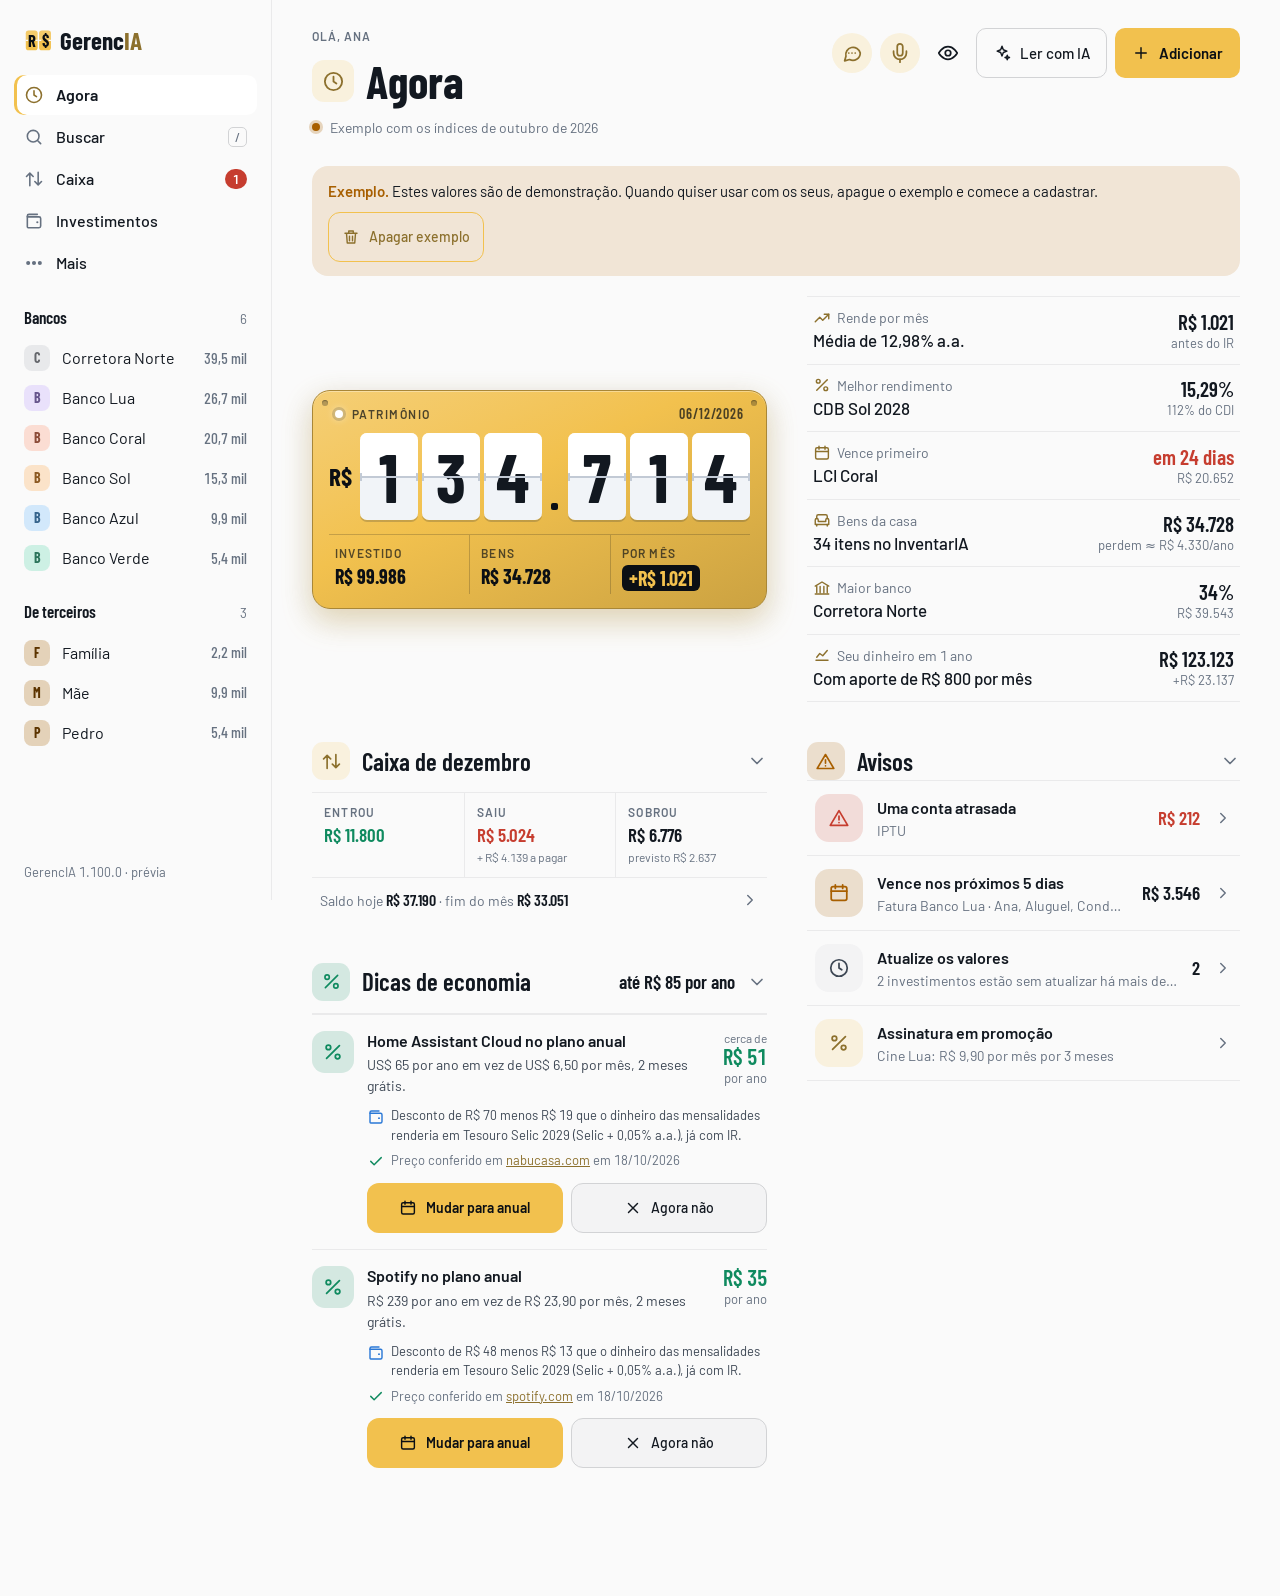
==== preview/gerencia-previa.html @ 8db29b55 "GerencIA 1.100.0: câmbio do Banco Central (dólar, euro e libra) no cartão global e pelo CorrerIA Co-" ====
<!doctype html>
<meta charset="utf-8">
<meta name="viewport" content="width=device-width, initial-scale=1, viewport-fit=cover">
<title>GerencIA</title>
<meta name="theme-color" content="#111111">
<style>
/* GerencIA · tipografia do InventarIA (Barlow + Barlow Condensed, embutidas) */
@font-face { font-family: "Barlow"; src: url("[data-uri]") format("woff2"); font-weight: 400; font-style: normal; font-display: swap; }
@font-face { font-family: "Barlow"; src: url("[data-uri]") format("woff2"); font-weight: 500; font-style: normal; font-display: swap; }
@font-face { font-family: "Barlow"; src: url("[data-uri]") format("woff2"); font-weight: 600; font-style: normal; font-display: swap; }
@font-face { font-family: "Barlow Condensed"; src: url("[data-uri]") format("woff2"); font-weight: 500; font-style: normal; font-display: swap; }
@font-face { font-family: "Barlow Condensed"; src: url("[data-uri]") format("woff2"); font-weight: 600; font-style: normal; font-display: swap; }
@font-face { font-family: "Barlow Condensed"; src: url("[data-uri]") format("woff2"); font-weight: 700; font-style: normal; font-display: swap; }

/* Layout: coluna única de celular; o comprovante do caixa eletrônico abre o Início. */
:root {
  --accent: #62B5FF;
  --on-accent: #0b0f14;
  --font: "Barlow", system-ui, -apple-system, "Segoe UI", Roboto, sans-serif;
  --font-d: "Barlow Condensed", system-ui, -apple-system, "Segoe UI", Roboto, sans-serif;
  --r-card: 20px;
  --r-ctl: 12px;
  --nav-h: 76px;
  color-scheme: dark;
  /* o fundo e os cartões são os do tema do Home Assistant (hatema.js, igual em todos os apps); os cinzas saem deles e do
     texto, para todos os apps da família terem o mesmo fundo */
  --bg: var(--ha-bg-dark, #111111);
  --card: var(--ha-card-dark, #1c1c1c);
  --card-2: color-mix(in srgb, var(--card) 95%, var(--text));
  --line: color-mix(in srgb, var(--card) 91%, var(--text));
  --line-2: color-mix(in srgb, var(--card) 81%, var(--text));
  --nav: var(--card);
  --text: #eef2f6;
  --text-2: #b6bfcb;
  --muted: #8a94a2;
  --placar-bg: #0c0f13;
  --placar-borda: #262d37;
  --placar-ink: #f3f5f8;
  --placar-muted: #8f99a6;
  --placar-tile-a: #262d37; --placar-tile-b: #1b2129; --placar-fresta: #05070a;
  --placar-brilho: rgba(255, 255, 255, .07); --placar-sombra: rgba(0, 0, 0, .55);
  --terc: #F5B14C;
  --danger: #FF7A6B;
  --good: #4CD3A5;
  --entra: var(--good);
  --sai: var(--danger);
  --apo: #4b95ec;
  --accent-text: var(--accent);
  --accent-soft: color-mix(in srgb, var(--accent) 22%, transparent);
  --toast-acao: color-mix(in srgb, var(--accent) 58%, #000); /* o Desfazer no aviso, que no escuro é claro */
  --shadow: 0 10px 30px rgba(0, 0, 0, .35);
  --c1: #3987e5; --c2: #d95926; --c3: #199e70; --c4: #c98500;
  --c5: #d55181; --c6: #008300; --c7: #9085e9; --c8: #e66767; --c0: #6b7480;
}

:root[data-theme="light"] {
  color-scheme: light;
  --bg: var(--ha-bg-light, #fafafa); --card: var(--ha-card-light, #ffffff);
  --text: #121820; --text-2: #3d4754; --muted: #667180;
  --terc: #a85f00; --danger: #c63d2f; --good: #0f8a5f; --apo: #2a78d6;
  --placar-bg: #e6eaf0; --placar-borda: #cdd4de; --placar-ink: #121820; --placar-muted: #5c6673;
  --placar-tile-a: #ffffff; --placar-tile-b: #f1f4f8; --placar-fresta: #c2cad5;
  --placar-brilho: rgba(255, 255, 255, .9); --placar-sombra: rgba(20, 30, 45, .2);
  --accent-text: color-mix(in srgb, var(--accent) 58%, #000);
  --toast-acao: var(--accent);
  --shadow: 0 10px 30px rgba(20, 30, 45, .14);
  --c1: #2a78d6; --c2: #eb6834; --c3: #1baf7a; --c4: #eda100;
  --c5: #e87ba4; --c6: #008300; --c7: #6250d6; --c8: #e34948; --c0: #9aa3ae;
}
@media (prefers-color-scheme: light) {
  :root:not([data-theme="dark"]) {
    color-scheme: light;
    --bg: var(--ha-bg-light, #fafafa); --card: var(--ha-card-light, #ffffff);
    --text: #121820; --text-2: #3d4754; --muted: #667180;
    --terc: #a85f00; --danger: #c63d2f; --good: #0f8a5f; --apo: #2a78d6;
    --placar-bg: #e6eaf0; --placar-borda: #cdd4de; --placar-ink: #121820; --placar-muted: #5c6673;
    --placar-tile-a: #ffffff; --placar-tile-b: #f1f4f8; --placar-fresta: #c2cad5;
    --placar-brilho: rgba(255, 255, 255, .9); --placar-sombra: rgba(20, 30, 45, .2);
    --accent-text: color-mix(in srgb, var(--accent) 58%, #000);
    --toast-acao: var(--accent);
    --shadow: 0 10px 30px rgba(20, 30, 45, .14);
    --c1: #2a78d6; --c2: #eb6834; --c3: #1baf7a; --c4: #eda100;
    --c5: #e87ba4; --c6: #008300; --c7: #6250d6; --c8: #e34948; --c0: #9aa3ae;
  }
}

* { box-sizing: border-box; -webkit-tap-highlight-color: transparent; }
html { background: var(--bg); }
body {
  margin: 0; background: var(--bg); color: var(--text);
  font: 400 16px/1.5 var(--font); font-variant-numeric: tabular-nums;
  -webkit-font-smoothing: antialiased; overflow-x: hidden;
}
button, input, select, textarea { font: inherit; color: inherit; }
button { cursor: pointer; background: none; border: 0; padding: 0; }
a { color: var(--accent-text); }
svg { display: block; }
:focus-visible { outline: 2px solid var(--accent); outline-offset: 2px; border-radius: 6px; }
.ic { width: 22px; height: 22px; flex: none; }
.ic-s { width: 18px; height: 18px; flex: none; }

#app {
  max-width: 600px; margin: 0 auto;
  padding-block: 22px calc(var(--nav-h) + 40px + env(safe-area-inset-bottom, 0px));
  padding-left: max(16px, env(safe-area-inset-left, 0px));
  padding-right: max(16px, env(safe-area-inset-right, 0px));
}

/* ---------- cabeçalho (padrão EconomIA) */
.cab { display: flex; align-items: flex-end; gap: 4px; }
.cab-l { flex: 1; min-width: 0; }
.eyebrow { margin: 0; font: 600 12px/1.3 var(--font); letter-spacing: .08em; text-transform: uppercase; color: var(--muted); }
.brand { font: 600 21px/1 var(--font-d); letter-spacing: 0; text-transform: none; color: var(--text); }
.brand span { color: var(--accent-text); }
/* o ícone do app antes do nome */
.app-ic { display: inline-block; width: 1.15em; height: 1.15em; margin-right: .28em; vertical-align: -.2em; overflow: visible; }
.cab h1 { margin: 6px 0 0; font: 700 clamp(34px, 9vw, 46px)/1.02 var(--font-d); text-wrap: balance; }
.sync { display: flex; align-items: center; gap: 10px; margin: 12px 0 20px; color: var(--muted); font-size: 14px; }
.sync .dot { width: 8px; height: 8px; border-radius: 50%; background: var(--accent); box-shadow: 0 0 0 3px var(--accent-soft); flex: none; }
.sync.manual .dot { background: var(--terc); box-shadow: 0 0 0 3px color-mix(in srgb, var(--terc) 25%, transparent); }
.sync.erro .dot { background: var(--danger); box-shadow: 0 0 0 3px color-mix(in srgb, var(--danger) 25%, transparent); }
.icbtn {
  width: 44px; height: 44px; border-radius: 50%; display: grid; place-items: center; color: var(--text);
}
.icbtn:active { background: var(--card-2); }

/* ---------- placar de cotações (destaque principal do GerencIA) */
.placar {
  --tile-a: var(--placar-tile-a); --tile-b: var(--placar-tile-b); --fresta: var(--placar-fresta);
  position: relative; margin: 4px 0 26px; padding: 16px 16px 14px; border-radius: 18px;
  /* chamativo, como o caderno do ResolvIA: o painel inteiro na cor do app, com as plaquinhas por cima */
  --pk: var(--on-accent);
  background:
    linear-gradient(155deg, color-mix(in srgb, var(--accent) 78%, #fff) 0%, var(--accent) 42%, color-mix(in srgb, var(--accent) 84%, #000) 100%);
  color: var(--pk); border: 1px solid color-mix(in srgb, var(--accent) 70%, #000);
  box-shadow: inset 0 1px 0 rgba(255, 255, 255, .35), 0 12px 30px color-mix(in srgb, var(--accent) 28%, transparent), var(--shadow);
}
.placar::before, .placar::after { /* parafusos do painel */
  content: ""; position: absolute; top: 9px; width: 6px; height: 6px; border-radius: 50%;
  background: color-mix(in srgb, var(--pk) 28%, transparent); box-shadow: inset 0 1px 1px rgba(0, 0, 0, .35);
}
.placar::before { left: 9px; }
.placar::after { right: 9px; }
.placar-cab { display: flex; align-items: center; gap: 9px; margin: 0 6px 12px; font: 600 12px/1 var(--font); letter-spacing: .12em; text-transform: uppercase; color: color-mix(in srgb, var(--pk) 72%, transparent); }
.placar-cab .led { width: 8px; height: 8px; border-radius: 50%; background: #fff; box-shadow: 0 0 0 3px color-mix(in srgb, var(--pk) 16%, transparent), 0 0 9px rgba(255, 255, 255, .95); flex: none; }
.placar-cab .dt { margin-left: auto; font: 600 14px/1 var(--font-d); letter-spacing: .06em; }
.placar-num { container-type: inline-size; display: flex; align-items: stretch; gap: 4px; }
.placar-num .moeda { align-self: center; font: 700 clamp(18px, 6cqw, 26px)/1 var(--font-d); color: var(--pk); margin-right: 4px; }
.flap {
  position: relative; flex: 1 1 0; min-width: 0; max-width: 62px; display: grid; place-items: center;
  height: min(86px, calc(100cqw / var(--n) * 1.5));
  border-radius: 7px; background: linear-gradient(var(--tile-a) 0 50%, var(--tile-b) 50% 100%);
  box-shadow: inset 0 1px 0 var(--placar-brilho), 0 2px 0 var(--placar-sombra);
  font: 700 min(66px, calc(100cqw / var(--n) * 1.18))/1 var(--font-d); color: var(--placar-ink);
  overflow: hidden;
}
.flap::after { content: ""; position: absolute; left: 0; right: 0; top: calc(50% - 1px); height: 2px; background: var(--fresta); }
.flap::before { /* dobradiças laterais */
  content: ""; position: absolute; left: -1px; right: -1px; top: calc(50% - 4px); height: 8px;
  border-left: 3px solid var(--fresta); border-right: 3px solid var(--fresta); border-radius: 2px;
}
.flap.acento { color: var(--accent-text); }
.flap.ponto {
  flex: 0 0 auto; width: max(10px, calc(100cqw / var(--n) * .32)); height: auto; align-self: stretch; background: none; box-shadow: none;
  display: flex; align-items: flex-end; justify-content: center; padding: 0 0 10px; font-size: 0; overflow: visible;
}
.flap.ponto > span { width: 7px; height: 7px; border-radius: 2px; background: var(--pk); }
.flap.ponto::before, .flap.ponto::after { display: none; }
.flap > span { display: block; }
.placar.vira .flap > span { animation: vira .55s cubic-bezier(.25, .8, .3, 1) both; animation-delay: calc(var(--i) * 55ms); transform-origin: 50% 50%; }
@keyframes vira {
  0% { transform: perspective(240px) rotateX(-90deg); opacity: .2; }
  60% { transform: perspective(240px) rotateX(12deg); opacity: 1; }
  100% { transform: none; opacity: 1; }
}
.placar-cols { display: grid; grid-template-columns: repeat(3, minmax(0, 1fr)); margin-top: 14px; border-top: 1px solid color-mix(in srgb, var(--pk) 20%, transparent); }
.placar-cols > div { padding: 11px 6px 2px; min-width: 0; }
.placar-cols > div + div { border-left: 1px solid color-mix(in srgb, var(--pk) 20%, transparent); padding-left: 11px; }
.placar-cols span { display: block; font: 600 12px/1.2 var(--font); letter-spacing: .1em; text-transform: uppercase; color: color-mix(in srgb, var(--pk) 68%, transparent); }
.placar-cols b { display: block; margin-top: 4px; font: 700 20px/1.1 var(--font-d); white-space: nowrap; color: var(--pk); }
/* Por mês num selo escuro, como um placar aceso */
.placar-cols b.acento { display: inline-block; padding: 2px 7px; border-radius: 6px; background: var(--pk); color: var(--accent); }
.placar-txt { margin: 12px 6px 2px; color: color-mix(in srgb, var(--pk) 78%, transparent); font-size: 15px; }

/* ---------- destaques em lista (padrão InventarIA) */
.hl { border-top: 1px solid var(--line); margin-bottom: 26px; }
.hl-row {
  display: flex; align-items: center; gap: 12px; width: 100%; text-align: left;
  padding: 14px 2px; border-bottom: 1px solid var(--line);
}
.hl-row > div:first-child { flex: 1; min-width: 0; }
.hl-k { color: var(--muted); font-size: 14px; display: flex; align-items: center; gap: 6px; }
.hl-k .ic-s { color: var(--accent-text); }
.hl-v { font-size: 17px; font-weight: 500; white-space: nowrap; overflow: hidden; text-overflow: ellipsis; }
.hl-n { font: 600 25px/1.1 var(--font-d); white-space: nowrap; text-align: right; max-width: 58%; }
.hl-n small { display: block; font: 400 13px/1.3 var(--font); color: var(--muted); margin-top: 2px; }
.hl-n.alerta { color: var(--danger); }

/* ---------- seções */
.card {
  background: var(--card); border: 1px solid var(--line); border-radius: var(--r-card);
  padding: 20px 18px; margin-bottom: 18px;
}
.card.flush { padding: 18px 0 4px; overflow: hidden; }
.card.flush > .rot { padding: 0 18px; }
.rot {
  display: flex; justify-content: space-between; align-items: baseline; gap: 8px;
  font: 600 25px/1.1 var(--font-d); color: var(--text); margin: 0 0 14px; text-wrap: balance;
}
.rot b { font: 600 19px/1 var(--font-d); white-space: nowrap; }
/* the header of a card: an icon tile, the title, a number on the right (like the CronologIA and the ResolvIA) */
.rot:has(.rot-ic) { justify-content: flex-start; align-items: center; gap: 12px; }
.rot .rot-t { flex: 1; min-width: 0; }
.rot-ic {
  width: 44px; height: 44px; border-radius: 14px; flex: none; display: grid; place-items: center;
  background: color-mix(in srgb, var(--accent) 16%, transparent); color: var(--accent-text);
}
.rot-ic .ic { width: 22px; height: 22px; }
.rot-ic.terc { background: color-mix(in srgb, var(--terc) 18%, transparent); color: var(--terc); }
.rot-ic.aviso { background: color-mix(in srgb, var(--terc) 18%, transparent); color: var(--terc); }
.rot-ic.bom { background: color-mix(in srgb, var(--good) 16%, transparent); color: var(--good); }
.g-tit:has(.rot-ic) { display: flex; align-items: center; gap: 12px; }
.card h3 { font: 600 17px/1.3 var(--font); margin: 0 0 10px; }
.card p.desc { color: var(--muted); margin: 0 0 14px; font-size: 14px; }
.sep { height: 1px; background: var(--line); margin: 20px 0; }

/* linhas com ícone (padrão EconomIA) */
.op {
  display: flex; align-items: center; gap: 14px; width: 100%; text-align: left;
  padding: 13px 18px; border-top: 1px solid var(--line);
}
.op:active { background: var(--card-2); }
.op-ic {
  width: 48px; height: 48px; border-radius: 14px; flex: none; display: grid; place-items: center;
  background: color-mix(in srgb, var(--accent) 16%, transparent); color: var(--accent-text);
  font: 700 21px var(--font-d);
}
.op-ic.terc { background: color-mix(in srgb, var(--terc) 18%, transparent); color: var(--terc); }
.op-ic.alerta { background: color-mix(in srgb, var(--danger) 16%, transparent); color: var(--danger); }
.op-ic.neutro { background: var(--card-2); color: var(--text-2); }
.op-t { flex: 1; min-width: 0; }
.op-t b { display: block; font-size: 16px; font-weight: 600; white-space: nowrap; overflow: hidden; text-overflow: ellipsis; }
.op-t span { display: block; color: var(--muted); font-size: 14px; white-space: nowrap; overflow: hidden; text-overflow: ellipsis; }
.op-n { text-align: right; font: 600 19px/1.1 var(--font-d); white-space: nowrap; }
.op-n small { display: block; font: 400 13px/1.3 var(--font); color: var(--muted); }
.op-n.terc { color: var(--terc); }
.op-n.alerta { color: var(--danger); }
.chev { color: var(--muted); width: 18px; height: 18px; flex: none; }

.exemplo {
  background: color-mix(in srgb, var(--terc) 16%, var(--card)); border-radius: 16px;
  padding: 14px 16px; margin-bottom: 20px; font-size: 15px;
}
.exemplo b { color: var(--terc); font-weight: 600; }
.exemplo .btn { margin-top: 10px; }

/* ---------- controles */
.seg { display: flex; background: var(--card-2); border-radius: 14px; padding: 4px; gap: 4px; margin-bottom: 14px; }
.seg button {
  flex: 1 1 auto; display: flex; align-items: center; justify-content: center; gap: 7px; min-width: 0;
  padding: 10px 14px; border-radius: 11px; color: var(--muted); font: 500 15px/1.2 var(--font); white-space: nowrap;
}
.seg button.on { background: var(--card); color: var(--text); font-weight: 600; box-shadow: 0 1px 2px rgba(0,0,0,.18); }
:root[data-theme="dark"] .seg button.on { background: color-mix(in srgb, var(--card) 84%, var(--text)); }
@media (prefers-color-scheme: dark) { :root:not([data-theme="light"]) .seg button.on { background: color-mix(in srgb, var(--card) 84%, var(--text)); } }
.seg button small { font-size: 13px; font-weight: 500; opacity: .75; }

.chips { display: flex; gap: 8px; flex-wrap: wrap; margin-bottom: 14px; }
.chips.rola { flex-wrap: nowrap; overflow-x: auto; margin: 0 -16px 14px; padding: 0 16px; scrollbar-width: none; }
.chips.rola::-webkit-scrollbar { display: none; }
.chip {
  display: inline-flex; align-items: center; gap: 7px; padding: 7px 13px; border-radius: 999px;
  border: 1px solid var(--line-2); color: var(--text-2); font: 500 14px/1.3 var(--font); white-space: nowrap;
}
.chip.on { background: var(--text); color: var(--bg); border-color: var(--text); }
/* escolhas em botões do mesmo tamanho, em colunas e com o texto no meio, como no EconomIA, no ResolvIA e no CronologIA
   (as fileiras que rolam para o lado continuam em pílulas); as curtas ficam três ou quatro por linha */
.chips:not(.rola) { display: grid; grid-template-columns: repeat(auto-fill, minmax(min(100%, 9.5em), 1fr)); gap: 8px; }
.chips.c3 { grid-template-columns: repeat(3, minmax(0, 1fr)); }
.chips.c4 { grid-template-columns: repeat(4, minmax(0, 1fr)); }
.chips.c5 { grid-template-columns: repeat(5, minmax(0, 1fr)); }
.campos-2 { display: grid; grid-template-columns: repeat(2, minmax(0, 1fr)); gap: 12px; }
.chips:not(.rola) > .chip { justify-content: center; min-width: 0; min-height: 44px; padding: 8px 10px; border-radius: 12px; text-align: center; white-space: normal; line-height: 1.2; overflow-wrap: anywhere; }
.chips.c3 > .chip, .chips.c4 > .chip, .chips.c5 > .chip { padding-left: 6px; padding-right: 6px; }
.chip .bol { width: 10px; height: 10px; border-radius: 50%; background: var(--c); }
.chip.add { border-style: dashed; color: var(--accent-text); }

.btn {
  display: inline-flex; align-items: center; justify-content: center; gap: 9px;
  padding: 12px 18px; border-radius: var(--r-ctl); font: 500 15px/1.2 var(--font);
  border: 1px solid var(--line-2); background: var(--card-2); color: var(--text); text-decoration: none;
}
.btn.pri { background: var(--accent); border-color: transparent; color: var(--on-accent); font-weight: 600; }
.btn.out { background: transparent; border: 1.5px solid var(--accent); color: var(--accent-text); }
.btn.perigo { background: transparent; border-color: color-mix(in srgb, var(--danger) 55%, transparent); color: var(--danger); }
.btn.peq { padding: 8px 13px; font-size: 14px; }
.btn.larga { width: 100%; }
.btn:active { transform: translateY(1px); }
.btns { display: flex; gap: 10px; flex-wrap: wrap; }
.link { color: var(--accent-text); font: 500 15px var(--font); text-decoration: underline; text-underline-offset: 3px; padding: 6px 0; }

.sw { position: relative; width: 58px; height: 34px; border-radius: 999px; flex: none; background: var(--line-2); transition: background .15s; }
.sw::after {
  content: ""; position: absolute; top: 4px; left: 4px; width: 26px; height: 26px; border-radius: 50%;
  background: #fff; transition: transform .15s; box-shadow: 0 1px 3px rgba(0,0,0,.3);
}
.sw.on { background: var(--accent); }
.sw.on::after { transform: translateX(24px); }
.linha-sw { display: flex; align-items: center; gap: 14px; }
.linha-sw > div { flex: 1; min-width: 0; }
.linha-sw b { display: flex; align-items: center; gap: 8px; font-size: 16px; font-weight: 600; }
.linha-sw b > .ic-s { color: var(--accent-text); }
.linha-sw b:has(> .ic-s) + span { display: block; padding-left: 26px; }
.linha-sw span { color: var(--muted); font-size: 14px; }

.cores { display: flex; flex-wrap: wrap; gap: 12px; }
.cor { width: 48px; height: 48px; border-radius: 50%; background: var(--c); display: grid; place-items: center; color: #0b0f14; }
.cor.on { box-shadow: 0 0 0 4px var(--card), 0 0 0 7px var(--c); }
.cores.p .cor { width: 40px; height: 40px; }

/* ---------- investimentos */
.resumo-lista { display: flex; justify-content: space-between; align-items: baseline; gap: 12px; margin: 2px 2px 12px; color: var(--muted); font-size: 14px; }
.resumo-lista span { flex: 1; min-width: 0; }
.resumo-lista b { font: 600 19px/1 var(--font-d); color: var(--text); white-space: nowrap; }
.inv {
  position: relative; display: block; width: 100%; text-align: left; overflow: hidden;
  background: var(--card); border: 1px solid var(--line); border-radius: 18px;
  padding: 15px 16px 13px 20px; margin-bottom: 12px;
}
.inv::before { content: ""; position: absolute; left: 0; top: 0; bottom: 0; width: 5px; background: var(--c, var(--line-2)); }
.inv:active { background: var(--card-2); }
.inv-top { display: flex; gap: 12px; align-items: baseline; }
.inv-nome { flex: 1; min-width: 0; font-size: 16px; font-weight: 600; line-height: 1.3; }
.inv-valor { font: 600 19px/1 var(--font-d); white-space: nowrap; }
.inv-meta { color: var(--muted); font-size: 14px; margin: 3px 0 10px; display: flex; align-items: center; gap: 7px; }
.inv-meta i { width: 9px; height: 9px; border-radius: 50%; background: var(--c, var(--muted)); flex: none; }
.tags { display: flex; flex-wrap: wrap; gap: 6px; }
.tag {
  display: inline-flex; align-items: center; gap: 5px; font: 600 12px/1.2 var(--font);
  padding: 5px 9px; border-radius: 999px; background: var(--card-2); color: var(--text-2);
}
.tag svg { width: 13px; height: 13px; }
.tag.taxa { background: color-mix(in srgb, var(--accent) 16%, transparent); color: var(--accent-text); }
.tag.meu { background: color-mix(in srgb, var(--good) 15%, transparent); color: var(--good); }
.tag.terc { background: color-mix(in srgb, var(--terc) 18%, transparent); color: var(--terc); }
.tag.alerta { background: color-mix(in srgb, var(--danger) 15%, transparent); color: var(--danger); }
.inv-pe { display: flex; justify-content: space-between; gap: 10px; color: var(--muted); font-size: 13px; margin-top: 10px; }
.vazio { text-align: center; color: var(--muted); padding: 36px 12px; }
.busca { display: flex; align-items: center; gap: 10px; background: var(--card-2); border-radius: 14px; padding: 0 14px; margin-bottom: 14px; }
.busca input { flex: 1; min-width: 0; border: 0; background: none; padding: 13px 0; outline: none; font-size: 16px; color: var(--text); }
.busca input::-webkit-search-cancel-button { display: none; }
.busca:focus-within { box-shadow: 0 0 0 2px var(--accent); }
.busca .icbtn.mini { width: 34px; height: 34px; margin-right: -8px; }
.busca kbd { font: 500 12px/1 var(--font); color: var(--muted); border: 1px solid var(--line-2); border-radius: 6px; padding: 4px 7px; }
@media (pointer: coarse) { .busca kbd { display: none; } }

/* ---------- janelas (folha de baixo) */
.veu { position: fixed; inset: 0; background: rgba(0,0,0,.5); z-index: 40; opacity: 0; transition: opacity .2s; }
.veu.on { opacity: 1; }
.folha {
  position: fixed; left: 0; right: 0; bottom: 0; z-index: 41; max-height: 94vh; display: flex; flex-direction: column;
  background: var(--card); border-radius: 24px 24px 0 0; box-shadow: var(--shadow);
  transform: translateY(100%); transition: transform .24s cubic-bezier(.2,.8,.2,1);
  max-width: 640px; margin: 0 auto;
}
.folha.on { transform: none; }
.folha-cab {
  display: flex; align-items: center; gap: 8px; border-bottom: 1px solid var(--line);
  padding: 14px max(10px, env(safe-area-inset-right, 0px)) 12px max(20px, env(safe-area-inset-left, 0px));
}
.folha-cab h2 { flex: 1; margin: 0; font: 600 22px/1.15 var(--font-d); }
.folha-cab h2 { display: flex; align-items: center; gap: 10px; min-width: 0; }
.folha-ic { display: grid; place-items: center; flex: none; width: 32px; height: 32px; border-radius: 9px; background: color-mix(in srgb, var(--accent) 17%, transparent); color: var(--accent-text); }
.folha-ic .ic { width: 18px; height: 18px; }
.folha-tt { min-width: 0; overflow-wrap: anywhere; }
.folha-corpo {
  overflow-y: auto; overflow-x: hidden; overscroll-behavior: contain; padding-block: 18px 22px;
  padding-left: max(20px, env(safe-area-inset-left, 0px)); padding-right: max(20px, env(safe-area-inset-right, 0px));
}
.folha-pe {
  display: flex; gap: 10px; border-top: 1px solid var(--line);
  padding-block: 12px calc(12px + env(safe-area-inset-bottom, 0px));
  padding-left: max(20px, env(safe-area-inset-left, 0px)); padding-right: max(20px, env(safe-area-inset-right, 0px));
}
.folha-pe .btn { flex: 1; padding: 13px 10px; }
.folha-pe .btn.pri { flex: 1.2; }

.campo { margin-bottom: 18px; }
.campo > label, .campo > .lbl { display: block; color: var(--text-2); font: 500 14px/1.3 var(--font); margin-bottom: 7px; }
.ajuda { color: var(--muted); font-size: 13px; margin-top: 7px; }
/* Atalho no celular: os passos e o caminho com o Copiar ao lado */
.passos { margin: 0 0 14px; padding-left: 20px; color: var(--text-2); font-size: 14px; line-height: 1.5; }
.passos li + li { margin-top: 4px; }
/* 1.82.0: Falar › Como configurar (sem fala para texto) e, no Uso da IA, onde ver o consumo de cada IA em uso */
.passos-box { margin-top: 14px; }
.passos-box b { display: block; margin-bottom: 6px; }
.passos-box .passos { margin-bottom: 0; }
.uso-nota + .uso-nota { margin-top: 4px; }
/* o caminho na largura toda (inteiro também em 320 px), o Copiar embaixo */
.copiar { display: grid; gap: 8px; }
.copiar .inp { min-width: 0; font-family: ui-monospace, Menlo, monospace; font-size: 14px; }
.ajuda b { color: var(--text); font-weight: 600; }
.inp {
  width: 100%; min-width: 0; border: 1.5px solid var(--line-2); background: var(--bg); border-radius: var(--r-ctl);
  padding: 12px 14px; font: 400 16px/1.4 var(--font); outline: none; min-height: 50px;
}
.inp:focus { border-color: var(--accent); }
/* um texto de uma linha que pode ser longo (descrição, nome, observação) mostra tudo: cresce com o texto e aumenta
   puxando o canto (textareas.js), como nos outros apps da família */
textarea.inp.grow { field-sizing: content; max-height: 40vh; display: block; }
.inp.erro { border-color: var(--danger); }
input[type="date"].inp { padding-right: 10px; }
.duo { display: grid; grid-template-columns: minmax(0, 1fr) minmax(0, 1fr); gap: 12px; }
.duo > * { min-width: 0; }
.pref { display: flex; align-items: center; border: 1.5px solid var(--line-2); background: var(--bg); border-radius: var(--r-ctl); padding: 0 12px; min-height: 50px; }
.pref:focus-within { border-color: var(--accent); }
.pref.erro { border-color: var(--danger); }
.pref span { color: var(--muted); font: 500 16px/1 var(--font-d); white-space: nowrap; }
.pref input { flex: 1; min-width: 0; border: 0; background: none; outline: none; padding: 12px 8px; font: 600 19px/1.2 var(--font-d); }
.dono-seg button.on.terc { color: var(--terc); }
.abre { display: flex; align-items: center; gap: 8px; color: var(--text-2); font: 500 14px var(--font); padding: 4px 0; }
.abre svg { transition: transform .15s; }
.abre.on svg { transform: rotate(90deg); }
/* 1.74.1: a Observação com o ícone dela e a seta no fim (como os campos que fecham pelo título) */
.abre.ttl { width: 100%; gap: 0; text-align: left; }
.abre.ttl > .fl-val { margin-left: 6px; }
.abre.ttl.on svg { transform: none; }
.abre.ttl > .fl-val { min-width: 0; overflow: hidden; text-overflow: ellipsis; white-space: nowrap; color: var(--muted); font-weight: 400; }
.abre.ttl::after {
  content: ""; flex: none; width: 20px; height: 20px; margin-left: auto; background: var(--muted); transform: rotate(-90deg); transition: transform .2s;
  -webkit-mask: url("data:image/svg+xml,%3Csvg xmlns='http://www.w3.org/2000/svg' viewBox='0 0 24 24' fill='none' stroke='black' stroke-width='2' stroke-linecap='round' stroke-linejoin='round'%3E%3Cpath d='m6 9 6 6 6-6'/%3E%3C/svg%3E") center / 20px no-repeat;
  mask: url("data:image/svg+xml,%3Csvg xmlns='http://www.w3.org/2000/svg' viewBox='0 0 24 24' fill='none' stroke='black' stroke-width='2' stroke-linecap='round' stroke-linejoin='round'%3E%3Cpath d='m6 9 6 6 6-6'/%3E%3C/svg%3E") center / 20px no-repeat;
}
.abre.ttl.on::after { transform: none; }
.msg-erro { color: var(--danger); font-size: 13px; margin-top: 6px; }

/* ---------- gráficos */
.graf-card { background: var(--card); border: 1px solid var(--line); border-radius: var(--r-card); padding: 18px 14px 14px; margin-bottom: 16px; }
.stat-duo { display: grid; grid-template-columns: repeat(2, minmax(0, 1fr)); grid-template-rows: auto auto auto; gap: 0 10px; margin: 0 6px 14px; }
/* rótulo, valor e nota em linhas comuns às duas colunas: um rótulo que quebra em duas linhas não desce o valor do lado.
   As colunas não crescem com o número: um valor comprido diminui a letra (ajustarTextos) em vez de invadir o vizinho */
.stat-duo > div { min-width: 0; display: grid; grid-template-columns: minmax(0, 1fr); grid-row: span 3; grid-template-rows: subgrid; align-content: start; }
.stat-duo div b { min-width: 0; overflow: hidden; }
.stat-duo div span { display: block; color: var(--muted); font-size: 14px; }
.stat-duo div b { display: block; font: 700 40px/1.05 var(--font-d); white-space: nowrap; }
.stat-duo div small { color: var(--good); font-weight: 600; font-size: 13px; }
.chart { position: relative; touch-action: pan-y; user-select: none; }
.chart svg text { font: 500 12px var(--font); fill: var(--muted); }
.chart .grid { stroke: var(--line); stroke-width: 1; }
.chart .hoje { stroke: var(--line-2); stroke-width: 1; }
.chart .cross { stroke: var(--text-2); stroke-width: 1; }
.chart .l-hist { stroke: var(--accent); stroke-width: 2; fill: none; stroke-linejoin: round; stroke-linecap: round; }
.chart .l-proj { stroke: var(--accent); stroke-width: 2; fill: none; stroke-dasharray: 6 5; stroke-linecap: round; }
.chart .a-proj { fill: var(--accent); opacity: .1; }
.chart .l-apl { stroke: var(--c0); stroke-width: 2; fill: none; }
.chart .l-real { stroke: var(--c2); stroke-width: 2; fill: none; }
.chart .l-bens { stroke: var(--c4); stroke-width: 2; fill: none; stroke-dasharray: 2 4; stroke-linecap: round; }
.chart .l-bens.so { stroke-dasharray: none; stroke-width: 2.5; }
.stat-duo div small.neutro { color: var(--muted); font-weight: 500; }
.chart .pt { stroke: var(--card); stroke-width: 2; }
.tip {
  position: absolute; top: 0; pointer-events: none; background: var(--card-2); border: 1px solid var(--line-2);
  border-radius: 12px; padding: 8px 10px; font-size: 13px; box-shadow: var(--shadow); min-width: 150px; z-index: 3;
}
.tip .t-d { color: var(--muted); margin-bottom: 4px; }
.tip .t-r { display: flex; align-items: center; gap: 8px; white-space: nowrap; }
.tip .t-r b { font: 600 15px var(--font-d); color: var(--text); }
.tip .t-r span { color: var(--muted); }
.k { width: 14px; height: 0; border-top: 2px solid var(--kc); flex: none; }
.k.tr { border-top-style: dashed; }
.leg { display: flex; flex-wrap: wrap; gap: 6px 16px; margin: 12px 6px 2px; font-size: 13px; color: var(--text-2); }
.leg span { display: inline-flex; align-items: center; gap: 7px; }
.ctrl { margin: 0 2px 4px; }
.ctrl .lbl { color: var(--text-2); font: 500 14px var(--font); margin: 16px 0 8px; }
.nota { color: var(--muted); font-size: 13px; margin: 10px 4px 0; }
.tabela { width: 100%; border-collapse: collapse; font-size: 14px; margin-top: 10px; }
.tabela th { text-align: left; color: var(--muted); font-weight: 600; padding: 8px 4px; border-bottom: 1px solid var(--line); }
.tabela td { padding: 9px 4px; border-bottom: 1px solid var(--line); }
.tabela .n { text-align: right; white-space: nowrap; }
/* o cabeçalho quebra em duas linhas e os números ficam do mesmo tamanho: a tabela cabe no celular (e, se não couber, rola para o lado) */
.tabela th { vertical-align: bottom; }
.tabela th.n { white-space: normal; }
.tabela td.n { font-variant-numeric: tabular-nums; }
.tabela td:first-child { white-space: nowrap; }
.tabela-rola { overflow-x: auto; -webkit-overflow-scrolling: touch; }
@media (max-width: 480px) { .tabela { font-size: 13px; } .tabela th, .tabela td { padding-left: 3px; padding-right: 3px; } }
details summary { cursor: pointer; font-weight: 600; }

.pilha { display: flex; gap: 2px; height: 16px; margin: 6px 0 4px; }
.pilha i { display: block; height: 100%; background: var(--c); min-width: 3px; }
.pilha i:first-child { border-radius: 4px 0 0 4px; }
.pilha i:last-child { border-radius: 0 4px 4px 0; }
.pilha i:only-child { border-radius: 4px; }
.pilha-cap { min-height: 22px; color: var(--text-2); font-size: 14px; }
.comp { display: grid; grid-template-columns: 12px minmax(0, 1fr) auto; align-items: center; column-gap: 12px; padding: 11px 2px; border-bottom: 1px solid var(--line); }
.comp:last-child { border-bottom: 0; }
.comp .sq { width: 12px; height: 12px; border-radius: 3px; background: var(--c); flex: none; }
.comp .nm { flex: 1; min-width: 0; }
.comp .nm b { display: block; font-weight: 600; white-space: nowrap; overflow: hidden; text-overflow: ellipsis; }
.comp .nm .sub { display: block; color: var(--muted); font-size: 13px; white-space: nowrap; overflow: hidden; text-overflow: ellipsis; }
.comp .barra { grid-column: 2 / -1; height: 6px; border-radius: 3px; background: var(--card-2); margin-top: 6px; overflow: hidden; }
.comp .barra i { display: block; height: 100%; background: var(--c); border-radius: 3px; }
.comp .vl { text-align: right; font: 600 19px/1 var(--font-d); white-space: nowrap; }
.comp .vl small { display: block; font: 400 13px var(--font); color: var(--muted); margin-top: 3px; }
.comp.on { background: var(--card-2); border-radius: 10px; }
/* Divisão › Liquidez: Vencimentos (colunas por ano ou pelos meses de um ano, e os investimentos em ordem de data) */
.venc-nav { margin: 0 -6px 4px; }
.venc-nav .icbtn:disabled { opacity: .3; cursor: default; }
.venc-cap { min-height: 22px; margin: 0 2px 6px; color: var(--text-2); font-size: 14px; }
.venc-chart { display: grid; grid-auto-flow: column; grid-auto-columns: minmax(0, 1fr); gap: 4px; align-items: end; height: 150px; border-bottom: 1px solid var(--line); }
.venc-bar { display: flex; flex-direction: column; justify-content: flex-end; align-items: center; gap: 4px; height: 100%; min-width: 0; -webkit-tap-highlight-color: transparent; }
.venc-bar i { display: block; width: 100%; max-width: 44px; border-radius: 5px 5px 0 0; background: var(--accent); transition: background .15s; }
.venc-bar small { font: 600 12px/1 var(--font); color: var(--text-2); white-space: nowrap; }
.venc-chart.sel .venc-bar[aria-pressed="false"] i { background: color-mix(in srgb, var(--muted) 45%, transparent); }
.venc-bar:focus-visible { outline: 2px solid var(--accent); outline-offset: 2px; border-radius: 4px; }
.venc-eixo { display: grid; grid-auto-flow: column; grid-auto-columns: minmax(0, 1fr); gap: 4px; padding-top: 6px; font-size: 12.5px; color: var(--muted); text-align: center; white-space: nowrap; }
.venc-eixo .hoje { color: var(--text); font-weight: 700; }
/* muitas colunas: mais juntas e nomes menores (o ajustarTextos diminui mais, se não couber) */
.venc-chart.denso, .venc-eixo.denso { gap: 2px; }
.venc-eixo.denso { font-size: 11.5px; }
.venc-lista { margin-top: 10px; }
.venc-it { display: grid; grid-template-columns: 12px minmax(0, 1fr) auto; align-items: center; column-gap: 12px; width: 100%; padding: 11px 2px; border-bottom: 1px solid var(--line); text-align: left; }
.venc-it:last-child { border-bottom: 0; }
.venc-it .sq { width: 12px; height: 12px; border-radius: 3px; background: var(--c); }
.venc-it .nm { min-width: 0; }
.venc-it .nm b { display: block; font-weight: 600; white-space: nowrap; overflow: hidden; text-overflow: ellipsis; }
.venc-it .sub { display: block; color: var(--muted); font-size: 13px; white-space: nowrap; overflow: hidden; text-overflow: ellipsis; }
.venc-it .vl { text-align: right; font: 600 19px/1 var(--font-d); white-space: nowrap; }
.venc-it .vl small { display: block; font: 400 13px var(--font); color: var(--muted); margin-top: 3px; }
.venc-it .vl small.alerta { color: var(--danger); font-weight: 600; }
@media (prefers-reduced-motion: reduce) { .venc-bar i { transition: none; } }

/* ---------- Mais */
.banco-row { display: flex; align-items: center; gap: 14px; width: 100%; text-align: left; padding: 11px 0; border-bottom: 1px solid var(--line); }
.banco-row:last-of-type { border-bottom: 0; }
.ini { width: 44px; height: 44px; border-radius: 13px; display: grid; place-items: center; background: var(--c); color: #0b0f14; font: 700 21px var(--font-d); flex: none; }
.idx-row { display: flex; align-items: center; gap: 12px; width: 100%; text-align: left; padding: 11px 0; border-bottom: 1px solid var(--line); }
.idx-row > div { flex: 1; min-width: 0; }
.idx-row b { display: block; font-size: 16px; font-weight: 600; }
.idx-row span { color: var(--muted); font-size: 14px; }
.idx-row .vl { font: 600 19px var(--font-d); color: var(--text); }
.status { display: flex; align-items: flex-start; gap: 10px; margin: 16px 0; font-size: 15px; }
.status::before { content: ""; width: 10px; height: 10px; border-radius: 50%; background: var(--good); margin-top: 7px; flex: none; }
.status.manual::before { background: var(--terc); }
.status.erro::before { background: var(--danger); }
.status.erro { color: var(--danger); }
.dado { padding: 2px 0 18px; border-bottom: 1px solid var(--line); margin-bottom: 18px; }
.dado:last-child { border-bottom: 0; margin-bottom: 0; padding-bottom: 0; }
.dado h4 { margin: 0 0 3px; font-size: 16px; font-weight: 600; }
.dado p { margin: 0 0 12px; color: var(--muted); font-size: 14px; }
code { background: var(--card-2); padding: 2px 6px; border-radius: 6px; font-size: .9em; }
.sobre { color: var(--muted); font-size: 14px; margin: 0; }
.sobre b { color: var(--text); font-weight: 600; }
.versao-row { display: flex; align-items: center; gap: 12px; padding: 11px 0; border-bottom: 1px solid var(--line); }
.versao-row > div { flex: 1; min-width: 0; }
.versao-row b { display: block; font-weight: 600; }
.versao-row span { color: var(--muted); font-size: 14px; }

/* ---------- boas-vindas */
.comeco h2 { font: 600 25px/1.1 var(--font-d); margin: 0 0 8px; }
.comeco p { color: var(--text-2); margin: 0 0 18px; }
.comeco .btns { flex-direction: column; align-items: flex-start; }

/* ---------- menu de baixo */
#nav {
  position: fixed; left: 0; right: 0; bottom: 0; z-index: 30; background: var(--nav); border-top: 1px solid var(--line);
  padding-block: 8px calc(8px + env(safe-area-inset-bottom, 0px));
  padding-left: max(6px, env(safe-area-inset-left, 0px)); padding-right: max(6px, env(safe-area-inset-right, 0px));
}
#nav .in { max-width: 600px; margin: 0 auto; display: grid; grid-template-columns: repeat(5, minmax(0, 1fr)); align-items: end; }
#nav .add { gap: 4px; }
#nav button { display: flex; flex-direction: column; align-items: center; gap: 4px; color: var(--muted); font: 500 12px/1.2 var(--font); padding: 4px 0; white-space: nowrap; min-width: 0; }
#nav button.on { color: var(--text); }
#nav button.on svg { color: var(--accent-text); }
/* Adicionar só com o + (1.58.0, em todos os apps da família): o botão já se destaca, sem o texto embaixo */
#nav .add { color: var(--text); align-self: stretch; justify-content: center; }
#nav .add span.pill {
  width: 60px; height: 42px; border-radius: 14px; background: var(--accent); color: var(--on-accent);
  display: grid; place-items: center;
}
#nav .add span.pill svg { width: 24px; height: 24px; }

#toast {
  position: fixed; left: 50%; bottom: calc(var(--nav-h) + 20px + env(safe-area-inset-bottom, 0px)); z-index: 60;
  transform: translate(-50%, 20px); opacity: 0; transition: .2s; pointer-events: none;
  background: var(--text); color: var(--bg); padding: 11px 16px; border-radius: 12px; font-size: 15px; font-weight: 500;
  max-width: calc(100vw - 32px); width: max-content; box-shadow: var(--shadow);
}
#toast.on { opacity: 1; transform: translate(-50%, 0); }
#toast.com-acao { pointer-events: auto; display: flex; align-items: center; gap: 14px; }
#toast .toast-a { background: none; border: 0; color: var(--toast-acao); font: inherit; font-weight: 700; padding: 6px 2px; min-height: 36px; cursor: pointer; }

@media (prefers-reduced-motion: reduce) { * { transition: none !important; animation: none !important; } }

/* ---------- caixa */
.ent { color: var(--entra); }
.sai { color: var(--sai); }
.mes-nav { display: flex; align-items: center; gap: 4px; margin: 0 -6px 12px; }
.mes-nome { flex: 1; text-align: center; font: 600 22px/1.1 var(--font-d); }
.mes-nome small { display: block; font: 500 12px var(--font); color: var(--accent-text); text-transform: none; margin-top: 2px; }
.cx-resumo { display: grid; grid-template-columns: repeat(3, minmax(0, 1fr)); background: var(--card); border: 1px solid var(--line); border-radius: 18px; margin-bottom: 12px; }
.cx-resumo > div { padding: 12px 12px 11px; min-width: 0; }
.cx-resumo > div + div { border-left: 1px solid var(--line); }
.cx-resumo span { display: block; font: 600 12px/1.2 var(--font); letter-spacing: .1em; text-transform: uppercase; color: var(--muted); }
.cx-resumo b { display: block; font: 600 19px/1.15 var(--font-d); margin-top: 4px; white-space: nowrap; }
.cx-resumo small { display: block; color: var(--muted); font-size: 12px; margin-top: 2px; white-space: nowrap; overflow: hidden; text-overflow: ellipsis; }
.cx-card { padding: 18px 0 0; overflow: hidden; }
.cx-card .rot { padding: 0 18px; margin-bottom: 10px; }
.cx-card .cx-resumo { border: 0; border-top: 1px solid var(--line); border-bottom: 1px solid var(--line); border-radius: 0; margin: 0; background: none; }
.cx-card-pe { display: flex; align-items: center; justify-content: space-between; gap: 10px; width: 100%; padding: 12px 18px; color: var(--muted); font-size: 14px; text-align: left; }
.cx-card-pe b { color: var(--text); font: 600 16px var(--font-d); }
.cx-saldo { display: flex; align-items: center; gap: 12px; margin: 0 2px 16px; }
.cx-saldo > div { flex: 1; min-width: 0; }
.cx-saldo span { display: block; color: var(--muted); font-size: 14px; }
.cx-saldo b { display: block; font: 700 30px/1.05 var(--font-d); }
.cx-saldo small { color: var(--muted); font-size: 13px; }
.dia-cab { display: flex; justify-content: space-between; align-items: baseline; margin: 16px 2px 6px; font-size: 13px; color: var(--muted); }
.dia-cab b { font: 600 13px var(--font); letter-spacing: .06em; text-transform: uppercase; color: var(--text-2); }
.dia-cab span { font: 600 14px var(--font-d); }
.lanc { display: flex; align-items: center; gap: 12px; width: 100%; padding: 11px 12px; background: var(--card); border: 1px solid var(--line); border-radius: 14px; margin-bottom: 6px; cursor: pointer; }
.lanc:active { background: var(--card-2); }
.lanc .ini { width: 40px; height: 40px; border-radius: 12px; font-size: 18px; }
.lanc-t { flex: 1; min-width: 0; }
.lanc-t b { display: block; font-weight: 600; white-space: nowrap; overflow: hidden; text-overflow: ellipsis; }
.lanc-t span { display: block; color: var(--muted); font-size: 13px; white-space: nowrap; overflow: hidden; text-overflow: ellipsis; }
.lanc-d { display: flex; flex-direction: column; align-items: flex-end; gap: 4px; flex: none; }
.lanc-d > b { font: 600 18px/1.1 var(--font-d); white-space: nowrap; }
/* dar baixa como no CronologIA: um círculo do lado; pago fica verde, com o visto */
.visto { flex: none; display: grid; place-items: center; width: 34px; height: 34px; margin: -5px -4px -5px -2px; border-radius: 50%;
  border: 2px solid color-mix(in srgb, var(--accent) 75%, transparent); color: color-mix(in srgb, var(--accent-text) 45%, transparent); background: transparent; position: relative; }
.visto::before { content: ''; position: absolute; inset: -7px; }  /* área de toque de 48 px */
.visto svg { width: 18px; height: 18px; stroke-width: 2.6; }
button.visto:hover, button.visto:focus-visible { color: var(--accent-text); background: color-mix(in srgb, var(--accent) 14%, transparent); }
button.visto:active { transform: scale(.92); }
.visto.atras { border-color: color-mix(in srgb, var(--danger) 80%, transparent); color: color-mix(in srgb, var(--danger) 55%, transparent); }
.visto.on { border-color: var(--good); background: var(--good); color: #fff; }
.lanc.feito { background: color-mix(in srgb, var(--good) 9%, var(--card)); border-color: color-mix(in srgb, var(--good) 38%, var(--line)); }
.lanc.feito:active { background: color-mix(in srgb, var(--good) 14%, var(--card)); }
.tag.pend { background: color-mix(in srgb, var(--terc) 18%, transparent); color: var(--terc); }
.lanc.fatura { border-style: dashed; }
.lanc.fatura.feito { border-style: solid; }
.lanc.fatura.aberta { border-radius: 14px 14px 0 0; margin-bottom: 0; }
.fatura-itens { border: 1px dashed var(--line-2); border-top: 0; border-radius: 0 0 14px 14px; padding: 6px 6px 2px; margin-bottom: 6px; }
.lanc.sub { background: transparent; border: 0; border-bottom: 1px solid var(--line); border-radius: 0; margin: 0; padding: 9px 6px; }
.lanc.sub:last-child { border-bottom: 0; }
.lanc.sub .ini { width: 32px; height: 32px; border-radius: 10px; font-size: 15px; }
.lanc.sub .lanc-d > b { font-size: 16px; }
.g-tit { margin: 0 6px 12px; font: 600 22px/1.1 var(--font-d); }
.sw-q { width: 12px; height: 12px; border-radius: 3px; background: var(--kc); display: inline-block; }
.sw-q.prev { background: var(--muted); opacity: .45; }
.pt-q { width: 10px; height: 10px; border-radius: 50%; background: var(--text); display: inline-block; box-shadow: 0 0 0 2px var(--card); }
.chart .b-ent { fill: var(--entra); }
.chart .b-sai { fill: var(--sai); }
.chart .b-est { fill: var(--sai); opacity: .28; }
.chart .b-apo { fill: var(--apo); }
.sw-q.est { background: var(--sai); opacity: .35; }
.chart .prev { opacity: .45; }
.chart .pt-net { fill: var(--text); stroke: var(--card); stroke-width: 2; }
.chart .grid.zero { stroke: var(--line-2); }
.chart .hl-banda { fill: var(--text); opacity: .06; }
.chart text.hoje-t { fill: var(--text); font-weight: 700; }
details summary { list-style-position: inside; }

/* ---------- escolhas e formulários do caixa */
.escolhas { margin: -18px -20px -22px; }
.escolhas .op:first-child { border-top: 0; }
.op-ic.ok { background: color-mix(in srgb, var(--entra) 16%, transparent); color: var(--entra); }
.op-n.ent { color: var(--entra); } .op-n.sai { color: var(--text); }
.pe-col { display: flex; flex-direction: column; gap: 8px; width: 100%; }
.pe-col .btn { width: 100%; }
.tipo-seg button.on.sai-on { color: var(--sai); }
.tipo-seg button.on.ent-on { color: var(--entra); }
.tipo-seg button.on.apo-on { color: var(--apo); }
.op-ic.apo { background: color-mix(in srgb, var(--apo) 18%, transparent); color: var(--apo); }
/* Invest › Evolução: o aporte por mês vem das contas a pagar do tipo Aporte */
.aporte-info { display: flex; align-items: baseline; gap: 4px 12px; flex-wrap: wrap; }
.aporte-info b { font: 600 26px/1.1 var(--font-d); }
.aporte-info span { color: var(--muted); font-size: 14px; }
/* dois botões do mesmo tamanho, nas mesmas colunas das escolhas de cima (Horizonte) */
.btns-2 { display: grid; grid-template-columns: repeat(2, minmax(0, 1fr)); gap: 8px; }
.btns-2 .btn { min-height: 44px; padding: 8px 10px; border-radius: 12px; font-size: 14px; }
.ia-todos { margin-bottom: 12px; }
.email-menu { display: grid; gap: 10px; }
.email-menu-ass { margin: 0 0 14px; }
/* Editar banco: as abas de cada pessoa (Conta, Cartões, Global); o ponto diz que tem algo ligado na aba */
.bc-abas { display: grid; grid-template-columns: repeat(3, minmax(0, 1fr)); margin: 12px 0 6px; }
.bc-abas button { position: relative; }
.bc-ponto { display: inline-block; width: 7px; height: 7px; margin-left: 6px; border-radius: 50%; background: var(--accent); vertical-align: middle; }
.seg.mini button { padding: 9px 10px; font-size: 14px; }
.aviso-fixo { display: flex; gap: 10px; align-items: flex-start; background: var(--card-2); border-radius: 12px; padding: 10px 12px; margin-bottom: 16px; font-size: 14px; color: var(--text-2); }
.aviso-fixo svg { flex: none; margin-top: 1px; color: var(--accent-text); }
.aviso-fixo.alerta svg { color: var(--danger); }
.pref.grande input { font-size: 28px; padding: 10px 8px; }
.mini-form { margin-top: 12px; padding: 14px; border: 1px dashed var(--line-2); border-radius: 14px; }
.conta-ed { border: 1px solid var(--line); border-radius: 14px; padding: 12px; margin-bottom: 10px; }
.conta-l { display: flex; gap: 6px; align-items: center; margin-bottom: 10px; }
.conta-l .inp { flex: 1; }
.conta-ed .linha-sw b { font-size: 15px; }
/* 1.62.0: a moeda de cada cartão global, logo embaixo do interruptor */
.conta-ed .bc-moeda-l { margin-top: 6px; }
.conta-ed .seg.bc-moeda { margin: 6px 0 4px; }
.conta-ed .seg.bc-moeda button { flex: 1 1 0; min-width: 0; }
.conta-ed .linha-sw + .linha-sw { margin-top: 10px; } /* Tem cartão de débito? e Tem cartão de crédito? */
/* 1.77.0: cada cartão (débito, crédito, débito global, crédito global) num grupo com o fundo, a chave no alto e o que é
   só dele embaixo, depois de uma linha fina: para não misturar o que é do débito com o que é do crédito */
.bc-grupo { margin-top: 10px; padding: 2px 12px 12px; border: 1px solid var(--line); border-radius: 12px; background: color-mix(in srgb, var(--card-2) 55%, var(--card)); }
.bc-grupo > .linha-sw { padding: 8px 0 0; }
.bc-op { margin-top: 10px; padding-top: 10px; border-top: 1px solid var(--line); }
.bc-op > :first-child { margin-top: 0; }
.bc-op > .linha-sw { margin-top: 10px; }
.bc-op .bc-moeda-l { margin-top: 0; }
.bc-op .bc-moeda-c { margin: 0; }
.bc-op .bc-para { margin: 8px 0 0; }
@media (max-width: 360px) { .bc-grupo { padding: 2px 10px 10px; } }

/* ---------- imagens */
.fotos { display: flex; flex-wrap: wrap; gap: 10px; }
.foto { position: relative; width: 92px; height: 92px; border-radius: 12px; overflow: hidden; background: var(--card-2); }
.foto img { width: 100%; height: 100%; object-fit: cover; display: block; cursor: zoom-in; }
.foto-x { position: absolute; top: 4px; right: 4px; width: 26px; height: 26px; border-radius: 50%; background: rgba(0, 0, 0, .6); color: #fff; display: grid; place-items: center; }
.foto.add { display: grid; place-content: center; justify-items: center; gap: 4px; border: 1.5px dashed var(--line-2); background: none; color: var(--accent-text); font-size: 13px; font-weight: 600; }
.foto-grande { width: 100%; height: auto; border-radius: 12px; display: block; }

/* ---------- leitura por IA */
.ia-arq { margin-bottom: 16px; }
.ia-prev { display: flex; align-items: center; gap: 12px; padding: 10px; border: 1px solid var(--line); border-radius: 14px; }
.ia-prev img, .ia-pdf { width: 56px; height: 56px; border-radius: 10px; object-fit: cover; flex: none; }
.ia-pdf { display: grid; place-items: center; background: var(--card-2); color: var(--danger); }
.ia-prev > span { flex: 1; min-width: 0; }
.ia-prev b { display: block; white-space: nowrap; overflow: hidden; text-overflow: ellipsis; }
.ia-prev small { color: var(--muted); }
.ia-lendo { display: grid; justify-items: center; gap: 14px; padding: 30px 10px 40px; text-align: center; color: var(--text-2); }
.giro { width: 36px; height: 36px; border-radius: 50%; border: 3px solid var(--line-2); border-top-color: var(--accent); animation: giro .9s linear infinite; }
@keyframes giro { to { transform: rotate(360deg); } }
.ia-itens { border-top: 1px solid var(--line); }
.ia-item { display: grid; grid-template-columns: 26px minmax(0, 1fr) auto; align-items: start; column-gap: 10px; padding: 11px 0; border-bottom: 1px solid var(--line); }
/* as escolhas de cada linha (categoria e conta, ou o investimento) ocupam a largura toda, alinhadas em todas as linhas */
.ia-item-x { grid-column: 2 / -1; margin-top: 8px; min-width: 0; }
.ia-item-x.dois { display: grid; grid-template-columns: repeat(2, minmax(0, 1fr)); gap: 8px; }
.ia-item-x select.ia-cat { width: 100%; margin: 0; }
.ia-item-x > span { display: block; color: var(--muted); font-size: 13px; }
.ia-item-x em { color: var(--terc); font-style: normal; font-weight: 600; }
.ia-item.off { opacity: .5; }
.ia-item > b { font: 600 17px var(--font-d); white-space: nowrap; }
.ia-check { width: 26px; height: 26px; border-radius: 8px; border: 1.5px solid var(--line-2); display: grid; place-items: center; flex: none; margin-top: 1px; }
.ia-check.on { background: var(--accent); border-color: var(--accent); color: var(--on-accent); }
.ia-item-t { flex: 1; min-width: 0; }
.ia-item-t b { display: block; font-weight: 600; }
.ia-item-t > span { display: block; color: var(--muted); font-size: 13px; }
.ia-item-t em { color: var(--terc); font-style: normal; font-weight: 600; }
.ia-cat { margin-top: 6px; max-width: 100%; border: 1px solid var(--line-2); background: var(--bg); color: var(--text); border-radius: 8px; padding: 5px 8px; font: 500 16px var(--font); }
.ia-atualiza { display: block; font-size: 13px; color: var(--accent-text) !important; margin-top: 2px; }
.ia-atualiza.novo { color: var(--entra) !important; }
/* Atualizar saldos: o total dos aportes (diferença para o valor de hoje) no alto da conferência */
.ia-saldos-res { display: flex; flex-wrap: wrap; align-items: baseline; gap: 4px 18px; padding: 12px 14px; margin: 0 0 12px; border-radius: 14px; background: var(--card-2); }
.ia-saldos-res span { color: var(--text-2); }
.ia-saldos-res b { font: 600 20px/1.1 var(--font-d); margin-left: 4px; }
.ia-saldos-res small { flex-basis: 100%; color: var(--muted); font-size: 12.5px; }
.ia-saldos-btn { margin: 0 0 14px; }
.imp-saldos { display: inline-flex; align-items: center; gap: 6px; margin-top: 10px; text-align: left; }
.btn[disabled] { opacity: .45; pointer-events: none; }

/* ---------- dicas de economia */
.dica { padding: 16px 0; border-top: 1px solid var(--line); }
.dica:first-of-type { border-top: 0; padding-top: 2px; }
.dica-cab { display: flex; align-items: flex-start; gap: 13px; }
.dica-ic {
  width: 42px; height: 42px; border-radius: 13px; flex: none; display: grid; place-items: center;
  background: color-mix(in srgb, var(--good) 16%, transparent); color: var(--good);
}
.dica-ic.alerta { background: color-mix(in srgb, var(--danger) 16%, transparent); color: var(--danger); }
.dica-t { flex: 1; min-width: 0; }
.dica-t b { display: block; font-size: 16px; font-weight: 600; line-height: 1.3; }
.dica-t span { display: block; color: var(--text-2); font-size: 14px; margin-top: 3px; }
.dica-v { text-align: right; font: 600 22px/1.05 var(--font-d); color: var(--good); white-space: nowrap; font-variant-numeric: tabular-nums; }
.dica-v i { display: block; font: 400 12px/1.2 var(--font); font-style: normal; color: var(--muted); }
.dica-v small { display: block; font: 400 13px/1.3 var(--font); color: var(--muted); margin-top: 2px; }
.dica-v.alerta { color: var(--danger); }
.dica-calc { display: flex; align-items: flex-start; gap: 6px; margin: 10px 0 0 55px; font-size: 13px; color: var(--text-2); }
.dica-calc .ic-s { color: var(--apo); flex: none; margin-top: 2px; }
.dica-fonte { display: flex; align-items: center; gap: 6px; margin: 6px 0 0 55px; font-size: 13px; color: var(--muted); }
.dica-fonte .ic-s { color: var(--good); flex: none; }
.dica-fonte a { color: var(--accent-text); }
.dica-acoes { display: flex; flex-wrap: wrap; gap: 8px; margin: 12px 0 0 55px; }
/* 1.59.0: Mudar para anual e Agora não dividem a linha, do mesmo tamanho (como os outros botões da família) */
.dica-acoes .btn { flex: 1 1 calc(50% - 4px); min-width: fit-content; justify-content: center; } /* sem caber os dois, um embaixo do outro */
.dica-conf { display: flex; align-items: center; gap: 12px; color: var(--text-2); font-size: 15px; }
.dica-conf .giro { width: 22px; height: 22px; border-width: 2px; flex: none; }
.dica-btns { display: flex; flex-wrap: wrap; gap: 8px; margin-top: 16px; }
/* Mais: os botões de ação todos do mesmo tamanho, como nos outros apps. No celular ocupam a largura toda;
   do tablet para cima, a mesma largura fixa (no Exportar, ao lado do texto) */
.mais-painel .card > .btn:not(.peq), .mais-painel .sub-box > .btn:not(.peq), .mais-painel .opts .btn, .mais-painel .dica-btns .btn { width: 100%; flex: 1 1 100%; justify-content: center; }
@media (min-width: 600px) {
  .mais-painel .card > .btn:not(.peq), .mais-painel .sub-box > .btn:not(.peq), .mais-painel .opts .btn, .mais-painel .dica-btns .btn { width: 250px; flex: none; }
}
/* 1.71.0: as sub-opções (o Horário e o A cada do Conferir sozinho, o Quem recebe e o Testar do Avisar no celular) num
   quadro recuado logo abaixo da chave, para ver de qual opção são (o mesmo do Apps detectados do InventarIA) */
.sub-op { padding: 0 0 12px 26px; }
.sub-box { padding: 12px 14px 14px; border: 1px solid var(--line); border-radius: 14px; background: color-mix(in srgb, var(--card-2) 55%, var(--card)); }
.sub-box > :first-child { margin-top: 0; }
.sub-box > :last-child { margin-bottom: 0; }
.sub-box > .campo:first-child > label { margin-top: 0; }
@media (max-width: 360px) {  /* num celular bem estreito, menos recuo, para as escolhas caberem */
  .sub-op { padding-left: 10px; }
  .sub-box { padding: 10px; }
  #op-dicas .sub-box .op-freq button { padding: 4px 3px; gap: 3px; font-size: 13px; }
}
.ass-row { display: flex; align-items: flex-start; gap: 14px; padding: 12px 0; border-bottom: 1px solid var(--line); }
.ass-row .ini { width: 40px; height: 40px; border-radius: 12px; font-size: 18px; }
.ass-row .op-t span.ass-st { white-space: normal; color: var(--text-2); margin-top: 3px; }
.ass-row .op-t span.ass-st.ok { color: var(--good); }
.da-intro { margin: 0 0 16px; color: var(--text-2); }
.da-intro a { color: var(--accent-text); }
.cmp-anual { display: grid; grid-template-columns: minmax(0, 1fr) minmax(0, 1fr); gap: 10px; margin-bottom: 18px; }
.cmp-anual div { background: var(--card-2); border-radius: 14px; padding: 12px 14px; min-width: 0; }
.cmp-anual span { display: block; font-size: 13px; color: var(--muted); }
.cmp-anual b { display: block; font: 600 22px/1.15 var(--font-d); font-variant-numeric: tabular-nums; }
.cmp-anual small { display: block; font-size: 13px; color: var(--muted); }
.eco-linha { padding: 12px 14px; border-radius: 14px; background: color-mix(in srgb, var(--good) 13%, transparent); color: var(--text); font-size: 15px; }
.eco-linha b { color: var(--good); }
@media (max-width: 380px) { .dica-calc, .dica-fonte, .dica-acoes { margin-left: 0; } }

/* ---------- aporte mensal */
.ini.apo .ic { width: 21px; height: 21px; }
.link-in { color: var(--accent-text); font: inherit; text-decoration: underline; text-underline-offset: 2px; padding: 0; background: none; border: 0; cursor: pointer; }

/* ---------- recebimento: créditos e descontos na fonte */
.desc-sec { border: 1px solid var(--line); border-radius: 16px; padding: 14px; background: color-mix(in srgb, var(--card-2) 45%, transparent); }
.desc-cab { display: flex; align-items: center; justify-content: space-between; gap: 10px; margin-bottom: 6px; }
.desc-cab .lbl { margin: 0; }
.sub-lbl { font: 600 12px/1.2 var(--font); letter-spacing: .1em; text-transform: uppercase; color: var(--muted); margin: 14px 0 8px; }
.parte-l { display: grid; grid-template-columns: minmax(0, 1.3fr) minmax(0, 1fr) auto; gap: 8px; align-items: center; margin-bottom: 8px; }
.parte-l .pref { margin: 0; }
.desc-ed { padding: 10px 12px; margin-bottom: 8px; }
.desc-l { display: grid; grid-template-columns: auto minmax(0, 1fr) auto; gap: 8px; align-items: center; margin-top: 8px; }
.desc-l .seg { margin: 0; }
.desc-l .seg button { min-width: 42px; }
.desc-l .pref { margin: 0; }
.desc-v { font: 600 17px/1 var(--font-d); color: var(--sai); white-space: nowrap; font-variant-numeric: tabular-nums; }
.desc-sel { display: grid; grid-template-columns: minmax(0, 1fr) minmax(0, 1fr); gap: 8px; margin-top: 8px; }
.desc-sel.um { grid-template-columns: minmax(0, 1fr); }
.desc-sel select.inp { min-width: 0; }
.desc-res { display: grid; grid-template-columns: repeat(3, minmax(0, 1fr)); gap: 8px; margin-top: 14px; padding-top: 12px; border-top: 1px solid var(--line); }
.desc-res > div span { display: block; font-size: 13px; color: var(--muted); }
.desc-res > div b { display: block; font: 600 18px/1.15 var(--font-d); white-space: nowrap; font-variant-numeric: tabular-nums; }
.desc-res > div b.sai { color: var(--sai); }
.desc-res .liq b { color: var(--entra); }
.desc-res .liq small { display: block; font-size: 12px; color: var(--muted); }
.desc-conf { grid-column: 1 / -1; display: flex; align-items: flex-start; gap: 6px; margin: 4px 0 0; font-size: 14px; }
.desc-conf.ok { color: var(--good); }
.desc-conf.erro { color: var(--danger); }
.desc-conf .ic-s { flex: none; margin-top: 2px; }
.pref.lido { background: var(--card-2); }
.pref.lido b { font: 600 22px/1 var(--font-d); padding: 14px 4px; font-variant-numeric: tabular-nums; }
.giro.mini { width: 14px; height: 14px; border-width: 2px; display: inline-block; vertical-align: -2px; margin-right: 6px; }
.desc-tog { display: flex; align-items: center; gap: 8px; width: 100%; padding: 6px 4px 10px 58px; font-size: 14px; color: var(--muted); text-align: left; }
.desc-tog .ic-s { transition: transform .15s; flex: none; }
.desc-tog.on .ic-s { transform: rotate(90deg); }
.desc-tog span { flex: 1; }
.desc-tog b { font: 600 15px/1 var(--font-d); color: var(--sai); white-space: nowrap; }
.desc-itens { margin: -4px 0 8px 44px; border-left: 2px solid var(--line); }
.desc-ed .conta-l { margin-bottom: 0; }
.desc-ed2 { display: grid; grid-template-columns: minmax(0, 1.4fr) minmax(0, 1fr) auto; grid-template-areas: "n p x" "v v v"; gap: 6px 8px; align-items: center; padding: 10px 0; border-bottom: 1px solid var(--line); }
.desc-ed2 > .inp { grid-area: n; }
.desc-ed2 > .pref { grid-area: p; margin: 0; }
.desc-ed2 > .icbtn { grid-area: x; }
.desc-ed2 > .desc-v { grid-area: v; justify-self: end; font-size: 15px; }
.lig-l { display: flex; align-items: center; gap: 10px; padding: 9px 0; border-bottom: 1px solid var(--line); font-size: 15px; }
.lig-l span { flex: 1; min-width: 0; }
.lig-l b { font: 600 16px/1 var(--font-d); color: var(--sai); white-space: nowrap; }
.lig-l .ic-s { color: var(--muted); flex: none; }
.lig-l input[type="checkbox"] { width: 20px; height: 20px; accent-color: var(--accent); flex: none; }
.vinc-st { display: flex; align-items: center; gap: 6px; margin: 0; min-height: 50px; color: var(--text-2); font-size: 15px; }
.vinc-st .ic-s { color: var(--accent-text); flex: none; }

/* ---------- Mais: um menu, como no InventarIA (cada função na sua linha, Configurações por último) */
.menu-list { list-style: none; margin: 22px 0 0; padding: 0; border-top: 1px solid var(--line); }
.menu-row { display: flex; align-items: center; gap: 14px; width: 100%; min-height: 76px; padding: 12px 4px; border-bottom: 1px solid var(--line); text-align: left; }
.menu-row:active { background: var(--card-2); }
@media (hover: hover) { .menu-row:hover { background: var(--card-2); } }
.menu-row .mb { flex: 1; min-width: 0; display: grid; gap: 2px; }
.menu-row b { font-size: 17px; font-weight: 600; }
.menu-row .mb span { color: var(--muted); font-size: 14px; line-height: 1.35; }
/* numa tela de Mais, o caminho de volta para o menu, no alto */
.uplink { display: inline-flex; align-items: center; gap: 4px; min-height: 40px; margin: 8px 0 0 -6px; padding: 6px 10px 6px 4px; border-radius: 10px; color: var(--text-2); font-weight: 500; }
.uplink:active { background: var(--card-2); color: var(--text); }
@media (hover: hover) { .uplink:hover { background: var(--card-2); color: var(--text); } }
.uplink + .cab-linha h1 { margin-top: 2px; }

/* ---------- Configurações em abas, como no ResolvIA, no CronologIA e no InventarIA */
.abas-wrap { position: sticky; top: 0; z-index: 15; margin: 4px 0 18px; }
.abas-fim { position: absolute; top: 1px; bottom: 1px; z-index: 2; width: 52px; display: none; align-items: center; pointer-events: none; color: var(--text); }
.abas-fim.dir { right: 1px; justify-content: flex-end; padding-right: 8px; border-radius: 0 13px 13px 0; background: linear-gradient(to right, transparent, var(--card-2) 62%); }
.abas-fim.esq { left: 1px; justify-content: flex-start; padding-left: 8px; border-radius: 13px 0 0 13px; background: linear-gradient(to left, transparent, var(--card-2) 62%); }
.abas-fim .ic-s { width: 18px; height: 18px; }
.abas-wrap.tem-dir > .abas-fim.dir, .abas-wrap.tem-esq > .abas-fim.esq { display: flex; }
.mais-abas {
  position: relative; z-index: 0; display: flex; gap: 2px; padding: 4px; margin: 0;
  border-radius: 14px; background: var(--card-2); border: 1px solid var(--line); box-shadow: 0 0 0 8px var(--bg);
  overflow-x: auto; scrollbar-width: none; -webkit-overflow-scrolling: touch;
}
.mais-abas::-webkit-scrollbar { display: none; }
.mais-abas button {
  flex: 1 0 auto; display: inline-flex; align-items: center; justify-content: center; gap: 6px; height: 40px; padding: 0 10px;
  border-radius: 10px; color: var(--muted); font: 500 15px/1 var(--font); white-space: nowrap;
}
.mais-abas button:hover { color: var(--text); }
.mais-abas button.on { background: var(--card); color: var(--text); font-weight: 600; box-shadow: 0 1px 3px rgba(0, 0, 0, .18); }
:root[data-theme="dark"] .mais-abas button.on { background: color-mix(in srgb, var(--card) 84%, var(--text)); }
@media (prefers-color-scheme: dark) { :root:not([data-theme="light"]) .mais-abas button.on { background: color-mix(in srgb, var(--card) 84%, var(--text)); } }
.mais-abas .ic-s { width: 17px; height: 17px; }
@media (max-width: 600px) { .mais-abas .ic-s { display: none; } .mais-abas button { padding: 0 8px; font-size: 14.5px; } }
.mais-painel.abas { min-height: calc(100dvh - 160px); }
.mais-head { display: flex; align-items: center; gap: 12px; margin: 0 0 10px; }
.mais-head h2 { flex: 1; min-width: 0; margin: 0; font: 600 25px/1.1 var(--font-d); letter-spacing: .005em; }
.mais-ic { display: grid; place-items: center; flex: none; width: 38px; height: 38px; border-radius: 11px; background: color-mix(in srgb, var(--accent) 17%, transparent); color: var(--accent-text); }
.mais-ic .ic { width: 21px; height: 21px; }
.mais-aside { font: 600 17px/1 var(--font-d); color: var(--text-2); white-space: nowrap; }
.painel-lead { margin: 0 0 14px; color: var(--muted); font-size: 15px; max-width: 64ch; }
.painel-lead code, .card .linha-sw code { font-size: 13px; }
.card .linha-sw { padding: 10px 0; } /* 1.71.0: sem a linha entre as opções: o ícone marca onde cada uma começa */
.card .mais-head + .linha-sw { border-top: 0; padding-top: 4px; }
.card .painel-lead + .linha-sw { margin-top: 2px; }
.foot { margin: 36px 0 8px; text-align: center; color: var(--muted); font-size: 13px; line-height: 1.6; }
.foot b { font: 600 19px/1.3 var(--font-d); letter-spacing: .01em; color: var(--text-2); }

/* ---------- Mais › Sobre: CorrerIA Code, os apps e o GitHub (a página do CronologIA, nas cores e fontes daqui) */
.sobre-topo {
  position: relative; overflow: hidden; text-align: center; padding: 30px 20px 26px; margin: 22px 0 18px;
  border-radius: var(--r-card); border: 1px solid var(--line);
  background: radial-gradient(120% 90% at 50% 0%, var(--accent-soft), transparent 70%), var(--card);
}
.sb-raio {
  display: inline-grid; place-items: center; width: 58px; height: 58px; border-radius: 18px; transform: rotate(-8deg);
  background: var(--accent); color: var(--on-accent); box-shadow: 0 10px 24px -12px var(--accent);
}
.sb-raio .ic { width: 30px; height: 30px; fill: currentColor; stroke-width: 1.4; }
.sb-nome { margin: 16px 0 4px; font: 700 38px/1.05 var(--font-d); color: var(--text); }
.sb-nome span, .sb-wm span { color: var(--accent-text); }
.sb-oque { margin: 0; color: var(--muted); font: 600 13px/1.4 var(--font); letter-spacing: .14em; text-transform: uppercase; }
@media (max-width: 360px) { .sb-oque { font-size: 11px; letter-spacing: .06em; } }
.sb-lema { margin: 14px 0 0; color: var(--text); font-size: 16px; font-style: italic; }
.sb-txt { margin: 0; color: var(--text); font-size: 15.5px; line-height: 1.55; }
.sb-apps { list-style: none; margin: 0; padding: 0; }
.sb-app { display: flex; align-items: center; gap: 14px; min-height: 68px; padding: 10px 0; color: inherit; text-decoration: none; border-top: 1px solid var(--line); }
.sb-apps > li:first-child > .sb-app { border-top: 0; }
.sb-app .mb { flex: 1; min-width: 0; display: grid; gap: 2px; }
.sb-app b { display: flex; flex-wrap: wrap; align-items: baseline; gap: 4px 8px; font: 600 20px/1.2 var(--font-d); }
.sb-app .mb > span { color: var(--muted); font-size: 14px; line-height: 1.35; }
.sb-ext { flex: none; width: 18px; height: 18px; color: var(--muted); }
.sb-aqui { padding: 2px 8px; border-radius: 999px; background: var(--accent-soft); color: var(--accent-text); font: 600 12px/1.3 var(--font); }
.sb-app:active { background: var(--card-2); }
@media (hover: hover) { .sb-app:hover b { color: var(--accent-text); } }
.sb-github { margin: 0 0 8px; }

/* tema: três botões iguais com o ícone em cima */
.seg.temas { display: grid; grid-template-columns: repeat(3, minmax(0, 1fr)); width: 100%; margin: 2px 0 2px; }
.seg.temas button { display: flex; flex-direction: column; align-items: center; justify-content: center; gap: 6px; min-height: 66px; padding: 10px 4px 9px; font-size: 15px; }
.seg.temas button .ic { width: 22px; height: 22px; }
.seg.temas button.on .ic { color: var(--accent-text); }

/* cor do app: etiquetas com nome */
.tag-cores { display: grid; grid-template-columns: repeat(6, minmax(0, 1fr)); gap: 4px; margin: 0 -6px; }
@media (max-width: 520px) { .tag-cores { grid-template-columns: repeat(4, minmax(0, 1fr)); } }
.tsw { --sw-bg: var(--card); position: relative; display: grid; justify-items: center; gap: 4px; padding: 8px 2px 7px; border-radius: 10px; background: var(--sw-bg); min-width: 0; -webkit-tap-highlight-color: transparent; }
@media (hover: hover) { .tsw:hover { --sw-bg: var(--card-2); } }
.tsw svg { width: 48px; height: 36px; overflow: visible; }
.tsw .sw-fill { fill: var(--a); fill-rule: evenodd; stroke: color-mix(in srgb, var(--a) 80%, #000); stroke-width: 1; }
.tsw .sw-ring, .tsw .sw-gap, .tsw .sw-check { fill: none; stroke-linejoin: round; stroke-linecap: round; visibility: hidden; }
.tsw .sw-ring { stroke: var(--text); stroke-width: 7; }
.tsw .sw-gap { stroke: var(--sw-bg); stroke-width: 3.6; }
.tsw .sw-check { stroke: rgba(20, 20, 20, .85); stroke-width: 2.4; }
.tsw span { font-size: 13px; line-height: 1.2; color: var(--muted); white-space: nowrap; }
.tsw.on .sw-ring, .tsw.on .sw-gap, .tsw.on .sw-check { visibility: visible; }
.tsw.on span { color: var(--text); font-weight: 600; }
.tsw:focus-visible { outline: 2px solid var(--accent); outline-offset: 0; }

/* backups na pasta share */
/* Exportar (como no InventarIA, no ResolvIA e no CronologIA): uma linha por arquivo, com borda entre elas */
/* 1.71.1: sem as linhas (o cartão já agrupa e o ícone de cada linha marca onde ela começa) */
.opts { list-style: none; margin: 0 0 4px; padding: 0; }
.opts > li { display: flex; align-items: center; flex-wrap: wrap; gap: 10px 14px; padding: 10px 0; }
.opts .ot b:has(> .ic-s) { display: flex; align-items: center; gap: 8px; }
.opts .ot b > .ic-s { flex: none; color: var(--accent-text); }
.opts .ot b:has(> .ic-s) + span { padding-left: 26px; }
.opts .ot { flex: 1; min-width: 220px; }
.opts .ot b { display: block; font-weight: 600; font-size: 15.5px; }
.opts .ot span { display: block; margin-top: 2px; font-size: 13.5px; line-height: 1.4; color: var(--muted); }
.opts .btn { flex: none; }
.bk-lista { margin-top: 14px; border-top: 1px solid var(--line); }
.bk-row { display: flex; align-items: center; gap: 12px; padding: 12px 0; border-bottom: 1px solid var(--line); }
.bk-row > div { flex: 1; min-width: 0; }
.bk-row b { display: block; font: 600 17px/1.2 var(--font-d); }
.bk-row span { display: block; font-size: 13px; color: var(--muted); white-space: nowrap; overflow: hidden; text-overflow: ellipsis; }

/* uso da IA */
.uso-tiles { display: grid; grid-template-columns: repeat(3, minmax(0, 1fr)); gap: 8px; margin: 2px 0 14px; }
.uso-tile { display: flex; flex-direction: column; gap: 2px; min-width: 0; padding: 10px 12px; border-radius: 12px; background: var(--card-2); border: 1px solid var(--line); }
.uso-tile .uk { font: 600 12px/1.2 var(--font); letter-spacing: .06em; text-transform: uppercase; color: var(--muted); white-space: nowrap; overflow: hidden; text-overflow: ellipsis; }
.uso-tile .v { font: 700 30px/1.05 var(--font-d); color: var(--text); font-variant-numeric: tabular-nums; }
.uso-tile .s { font-size: 12.5px; line-height: 1.3; color: var(--muted); }
.uso-tile .s.alerta { color: var(--danger); font-weight: 600; }
.uso-chart { display: grid; grid-template-columns: repeat(7, minmax(0, 1fr)); gap: 2px; align-items: end; height: 118px; padding-top: 6px; border-bottom: 1px solid var(--line); }
.uso-bar { display: flex; flex-direction: column; justify-content: flex-end; align-items: center; height: 100%; padding: 0 4px; border-radius: 4px; -webkit-tap-highlight-color: transparent; }
.uso-bar i { display: block; width: 100%; max-width: 24px; min-height: 2px; border-radius: 4px 4px 0 0; background: color-mix(in srgb, var(--muted) 45%, transparent); transition: background .15s; }
.uso-bar[aria-pressed="true"] i { background: var(--accent); }
.uso-bar:focus-visible { outline: 2px solid var(--accent); outline-offset: 2px; }
.uso-dias { display: grid; grid-template-columns: repeat(7, minmax(0, 1fr)); gap: 2px; padding-top: 5px; font-size: 12.5px; color: var(--muted); text-align: center; }
.uso-cap { margin: 0; padding: 8px 0 10px; min-height: 1.5em; font-size: 14px; color: var(--muted); }
.uso-cap b { color: var(--text); font-weight: 600; }
.uso-tipos { display: flex; flex-wrap: wrap; gap: 6px; margin: 0 0 10px; padding: 0; list-style: none; }
.uso-tipos li { padding: 3px 9px; border: 1px solid var(--line); border-radius: 7px; font-size: 13px; color: var(--muted); }
.uso-tipos b { color: var(--text); font-weight: 600; }
.uso-ult { margin: 0 0 6px; }
.uso-ult summary { display: inline-flex; align-items: center; gap: 6px; padding: 6px 0; color: var(--accent-text); font-weight: 600; cursor: pointer; list-style: none; }
.uso-ult summary::-webkit-details-marker { display: none; }
.uso-ult summary > .ic-s:first-child { transition: transform .15s; }
.uso-ult[open] summary > .ic-s:first-child { transform: rotate(90deg); }
.uso-ult ul { list-style: none; margin: 4px 0 0; padding: 0; }
.uso-ult li { display: flex; flex-wrap: wrap; gap: 2px 10px; align-items: baseline; padding: 8px 0; border-top: 1px solid var(--line); font-size: 14px; color: var(--muted); }
.uso-ult li b { color: var(--text); font-weight: 600; }
.uso-ult li .r-erro { color: var(--danger); font-weight: 600; }
.uso-ult li .t { flex-basis: 100%; font-size: 13px; }
.uso-ult li .uso-motivo { flex-basis: 100%; font-size: 13px; line-height: 1.35; color: var(--danger); overflow-wrap: anywhere; }
.card .nota a { color: var(--accent-text); }
@media (prefers-reduced-motion: reduce) { .uso-bar i, .uso-ult summary .ic-s { transition: none; } }

/* Investimento cadastrado: Aplicar mais (aporte que soma ao valor de hoje) */
.inv-aplicar { display: flex; flex-direction: column; align-items: stretch; gap: 10px; margin: 0 0 20px; padding-bottom: 18px; border-bottom: 1px solid var(--line); }
.inv-acoes { display: grid; grid-template-columns: repeat(auto-fit, minmax(0, 1fr)); grid-auto-flow: column; gap: 10px; }
.inv-acoes .btn { width: 100%; }
.chips.c2 { grid-template-columns: repeat(2, minmax(0, 1fr)); }
.tr-para .chip small { color: var(--muted); font-size: .85em; }
.chip.on small { color: inherit; opacity: .75; }
.inv-aplicar span { color: var(--muted); font-size: 13.5px; line-height: 1.4; }

.dica-quando { display: flex; align-items: center; gap: 8px; margin: 14px 0 0; color: var(--muted); font-size: 14px; }
.dica-quando .ic-s { width: 16px; height: 16px; }

/* Conferir o que a IA leu: lançamentos e investimentos na mesma janela */
.ia-sec { display: flex; align-items: center; gap: 8px; margin: 22px 0 12px; padding-top: 16px; border-top: 1px solid var(--line); font: 600 19px/1.2 var(--font-d); }
.ia-sec:first-of-type { margin-top: 4px; padding-top: 0; border-top: 0; }
.ia-sec .ic-s { color: var(--accent-text); }
.ia-pend { font-weight: 600; color: var(--terc); }

/* Adicionar: Ler com IA em quadrinhos tracejados no alto da janela (como no ResolvIA e no CronologIA) */
.imp-campo { padding-bottom: 18px; border-bottom: 1px solid var(--line); }
.imp-tiles { display: grid; grid-template-columns: repeat(3, minmax(0, 1fr)); gap: 10px; }
.imp-tiles.dois { grid-template-columns: repeat(2, minmax(0, 1fr)); }
.imp-tile {
  display: flex; flex-direction: column; align-items: center; justify-content: center; gap: 8px; min-height: 88px; padding: 12px 8px;
  border: 1.5px dashed var(--line-2); border-radius: 14px; color: var(--text); font: 500 14px/1.25 var(--font); text-align: center;
}
.imp-tile .ic { width: 22px; height: 22px; color: var(--accent-text); }
.imp-tile:hover, .imp-tile:focus-visible { border-color: var(--text-2); background: var(--card-2); }
.imp-tile:active { background: var(--card-2); }
.imp-ajuda { margin: 10px 0 0; color: var(--muted); font-size: 13.5px; }
.imp-tile small { display: block; margin-top: 2px; color: var(--muted); font-size: 12px; font-weight: 400; }
/* com Falar são quatro: dois por linha, ícone ao lado do texto */
.imp-tiles.quatro { grid-template-columns: repeat(2, minmax(0, 1fr)); }
.imp-tiles.quatro .imp-tile { flex-direction: row; justify-content: flex-start; gap: 10px; min-height: 60px; padding: 10px 12px; text-align: left; }
.imp-tiles.quatro .imp-tile .ic { flex: none; }

/* Digitalizar com IA: a câmera em tela cheia (como no ResolvIA) */
.cam { position: fixed; inset: 0; z-index: 70; background: #000; color: #fff; display: flex; flex-direction: column; }
.cam video { position: absolute; inset: 0; width: 100%; height: 100%; object-fit: cover; }
.cam-ui { position: relative; flex: 1; display: flex; flex-direction: column; min-height: 0; }
.cam-flash { position: absolute; inset: 0; background: #fff; pointer-events: none; animation: cam-flash .35s ease-out both; }
@keyframes cam-flash { from { opacity: .85; } to { opacity: 0; } }
.cam-top { display: flex; align-items: center; justify-content: space-between; padding: calc(10px + env(safe-area-inset-top, 0px)) 12px 10px; background: linear-gradient(rgba(0,0,0,.55), transparent); }
.cam-titulo { font: 600 21px/1.2 var(--font-d); }
.cam-btn { width: 46px; height: 46px; border-radius: 50%; display: grid; place-items: center; background: rgba(0,0,0,.35); color: #fff; }
.cam-btn.on { background: #ffd54a; color: #1d1608; }
.cam-btn.vazio { background: none; }
.cam-moldura { position: relative; flex: 1; margin: 18px 26px 6px; pointer-events: none; }
.cam-moldura i { position: absolute; width: 38px; height: 38px; border: 4px solid rgba(255,255,255,.92); filter: drop-shadow(0 1px 3px rgba(0,0,0,.5)); }
.cam-moldura i:nth-child(1) { top: 0; left: 0; border-right: 0; border-bottom: 0; border-radius: 14px 0 0 0; }
.cam-moldura i:nth-child(2) { top: 0; right: 0; border-left: 0; border-bottom: 0; border-radius: 0 14px 0 0; }
.cam-moldura i:nth-child(3) { bottom: 0; left: 0; border-right: 0; border-top: 0; border-radius: 0 0 0 14px; }
.cam-moldura i:nth-child(4) { bottom: 0; right: 0; border-left: 0; border-top: 0; border-radius: 0 0 14px 0; }
.cam-dica { text-align: center; margin: 6px 24px 10px; font-size: 15px; font-weight: 500; text-shadow: 0 1px 4px rgba(0,0,0,.7); }
.cam-msg { flex: 1; display: flex; flex-direction: column; align-items: center; justify-content: center; gap: 14px; padding: 0 32px; text-align: center; font-size: 16px; line-height: 1.5; }
.cam-msg > .ic { width: 44px; height: 44px; opacity: .8; }
.cam-msg p { margin: 0; }
.cam-baixo { display: grid; grid-template-columns: 1fr auto 1fr; align-items: center; gap: 12px; padding: 18px 20px calc(22px + env(safe-area-inset-bottom, 0px)); background: linear-gradient(transparent, rgba(0,0,0,.6)); }
.cam-fotos { display: flex; align-items: center; }
.cam-fotos img { width: 44px; height: 56px; object-fit: cover; border-radius: 8px; border: 2px solid #fff; margin-right: -18px; box-shadow: 0 2px 8px rgba(0,0,0,.5); }
.cam-fotos span { margin-left: 24px; font-weight: 600; font-size: 14px; }
.cam-disparo { width: 76px; height: 76px; border-radius: 50%; border: 4px solid #fff; display: grid; place-items: center; }
.cam-disparo span { width: 60px; height: 60px; border-radius: 50%; background: var(--accent); transition: transform .1s; }
.cam-disparo:active span { transform: scale(.88); }
.cam-disparo:disabled { opacity: .4; }
.cam-pronto { justify-self: end; padding: 12px 16px; border-radius: 14px; background: var(--accent); color: var(--on-accent); font-weight: 600; font-size: 15px; }
.cam-pronto:disabled { background: rgba(255,255,255,.18); color: rgba(255,255,255,.6); }

/* IA desligada em Mais › Configurações › Integrações: os botões de IA somem */
[data-ia="off"] [data-a="ia"], [data-ia="off"] .imp-campo, [data-ia="off"] [data-a="lf-ler-recibo"], [data-ia="off"] [data-a="ia-saldos"] { display: none !important; }

/* ---------- Falar: o microfone no alto de cada tela, à direita (como no CronologIA e no ResolvIA) */
.cab { display: block; }
.cab-topo { display: flex; align-items: center; gap: 10px; min-height: 26px; }
.cab-topo .eyebrow { flex: 1; min-width: 0; }
.cab-linha { display: flex; align-items: flex-end; gap: 4px; }
.cab-linha h1 { flex: 1; min-width: 0; }
.cab-linha h1:has(> .mais-ic) { display: flex; align-items: center; gap: 12px; }
.cab-linha h1 > .mais-ic { width: 42px; height: 42px; border-radius: 12px; }
.cab-linha h1 > .mais-ic .ic { width: 23px; height: 23px; }
.mic-top { flex: none; width: 44px; height: 44px; margin: -6px -2px -6px 0; border-radius: 50%; display: grid; place-items: center;
  background: color-mix(in srgb, var(--accent) 17%, transparent); color: var(--accent-text); }
.mic-top .ic { width: 22px; height: 22px; }
.mic-top:active { transform: scale(.94); }
.voz { display: flex; flex-direction: column; align-items: center; gap: 10px; padding: 22px 8px 8px; text-align: center; }
.voz-mic { position: relative; width: 96px; height: 96px; border-radius: 50%; display: grid; place-items: center; background: var(--accent); color: #0b0f14;
  box-shadow: 0 6px 22px color-mix(in srgb, var(--accent) 35%, transparent); }
.voz-mic .ic { position: relative; width: 40px; height: 40px; }
.voz-anel { position: absolute; inset: -10px; border-radius: 50%; background: color-mix(in srgb, var(--accent) 22%, transparent);
  transform: scale(calc(.85 + var(--lvl, 0) * .45)); transition: transform .12s ease-out; }
.voz.on .voz-anel { animation: respira 1.6s ease-in-out infinite; }
@keyframes respira { 50% { opacity: .6; } }
@media (prefers-reduced-motion: reduce) { .voz-anel { transition: none; } .voz.on .voz-anel { animation: none; } }
.voz-estado { font: 600 21px/1.2 var(--font-d); margin-top: 6px; }
.voz-tempo { color: var(--muted); font-variant-numeric: tabular-nums; }
.voz-dica { margin: 0; max-width: 34ch; color: var(--muted); font-size: 14px; line-height: 1.45; }
.ouvido { display: flex; align-items: flex-start; gap: 8px; margin: 0 0 12px; padding: 10px 12px; border-radius: 12px; background: var(--card-2); font-size: 14.5px; line-height: 1.4; }
.ouvido .ic-s { flex: none; margin-top: 2px; color: var(--accent-text); }

/* ---------- computador (1000 px ou mais), como no ResolvIA, no CronologIA e no InventarIA:
   barra lateral no lugar das abas de baixo, ações no alto à direita, seções na página (sem cartões)
   com título grande e ícone, os números ao lado do placar, dois grupos lado a lado e as janelas no meio.
   No celular e no tablet nada muda: os invólucros abaixo somem (display: contents). */
:root { --side-w: 272px; }
#lado, .top-acts { display: none; }
.ini-g, .ini-ga, .ini-gb, .cx-duas, .cx-lado, .cx-lista, .inv-filtros, .inv-lista { display: contents; }
.comps { margin-top: 8px; }

.side-brand { font: 700 25px/1 var(--font-d); padding: 4px 10px 18px; color: var(--text); }
.side-brand span { color: var(--accent-text); }
.side-nav, .side-lista { display: grid; gap: 2px; }
.side-link, .side-item {
  display: flex; align-items: center; gap: 12px; width: 100%; min-height: 40px; padding: 8px 10px;
  border-radius: 10px; text-align: left; color: var(--text); font-weight: 500;
}
.side-link .ic { width: 20px; height: 20px; color: var(--muted); }
.side-link:hover, .side-item:hover { background: var(--card-2); }
.side-link[aria-current="page"], .side-item[aria-current="page"] { background: var(--card); box-shadow: inset 3px 0 0 var(--accent); font-weight: 600; }
.side-link[aria-current="page"] .ic { color: var(--accent-text); }
.side-link kbd { margin-left: auto; font: 500 12px/1 var(--font); color: var(--muted); border: 1px solid var(--line-2); border-radius: 5px; padding: 3px 6px; }
.side-badge {
  margin-left: auto; min-width: 22px; height: 20px; padding: 0 6px; border-radius: 11px; background: var(--danger); color: #fff;
  font: 600 13px/20px var(--font-d); text-align: center; font-variant-numeric: tabular-nums;
}
.side-h { display: flex; align-items: baseline; justify-content: space-between; padding: 22px 10px 8px; }
.side-h span { font: 600 17px/1.2 var(--font-d); color: var(--text); }
.side-h small { font-size: 13px; color: var(--muted); }
.side-item { min-height: 38px; padding: 5px 10px; font-weight: 400; }
.side-tile {
  width: 26px; height: 26px; border-radius: 8px; display: grid; place-items: center; flex: none;
  background: color-mix(in srgb, var(--c) 22%, transparent); color: var(--c); font: 700 14px/1 var(--font-d);
}
.side-tile.terc { --c: var(--terc); }
.sl-nome { flex: 1; min-width: 0; overflow: hidden; text-overflow: ellipsis; white-space: nowrap; }
.sl-num { font: 500 15px/1 var(--font-d); color: var(--muted); font-variant-numeric: tabular-nums; }
.side-foot { margin: auto 0 0; padding: 18px 10px 0; font-size: 13px; color: var(--muted); }

@media (min-width: 1000px) {
  body { padding-left: var(--side-w); }
  #lado {
    display: flex; flex-direction: column; gap: 2px; position: fixed; inset: 0 auto 0 0; z-index: 30; width: var(--side-w);
    padding: 22px 14px 18px; overflow-y: auto; border-right: 1px solid var(--line); background: var(--bg); scrollbar-width: thin;
  }
  #nav { display: none; }
  #app { max-width: 1040px; padding: 28px 40px 72px; }

  /* cabeçalho: o nome do app fica na barra lateral ("Olá, Davi" continua); as ações no alto à direita */
  .eyebrow .brand, .eyebrow .eb-sep { display: none; }
  .cab { display: grid; grid-template-columns: minmax(0, 1fr) auto; column-gap: 20px; align-items: start; }
  .cab-topo { grid-column: 1; grid-row: 1; min-height: 18px; }
  .cab-linha { grid-column: 1; grid-row: 2; }
  .cab > .uplink { grid-column: 1; grid-row: 2; justify-self: start; }
  .cab > .uplink + .cab-linha { grid-row: 3; }
  .cab:has(> .uplink) > .top-acts { grid-row: 1 / span 3; }
  .cab-topo > .mic-top, .cab-linha > .icbtn { display: none; }
  .cab h1 { margin-top: 8px; font-size: 46px; }
  .top-acts { grid-column: 2; grid-row: 1 / span 2; display: flex; align-items: center; gap: 8px; }
  .top-acts .btn { min-height: 40px; padding: 0 16px; border-radius: 10px; }
  .top-acts .btn:not(.pri) { background: transparent; }
  .top-acts .mic-top { margin: 0; width: 40px; height: 40px; }
  .top-acts .icbtn { width: 40px; height: 40px; }
  .top-acts .icbtn:hover { background: var(--card-2); }
  .sync { margin: 12px 0 28px; }

  /* seções na página, sem cartão: título grande com o ícone e uma linha entre as linhas */
  #app .card, #app .graf-card { background: none; border: 0; border-radius: 0; padding: 0 !important; margin: 0 0 40px; box-shadow: none; overflow: visible; }
  #app .card.flush > .rot, #app .cx-card .rot { padding: 0; }
  #app .card .rot, #app .g-tit { margin: 0; padding: 0 0 12px; border-bottom: 1px solid var(--line); font-size: 25px; }
  #app .g-tit { margin-bottom: 16px; }
  #app .rot-ic { width: 38px; height: 38px; border-radius: 11px; }
  #app .rot-ic .ic { width: 21px; height: 21px; }
  #app .card .op { padding: 13px 8px; border-top: 0; border-bottom: 1px solid var(--line); }
  #app .op:hover, .hl-row:hover, .cx-card-pe:hover, .comp:hover, .venc-it:hover { background: var(--card-2); }
  #app .cx-card .cx-resumo { border-top: 0; }
  #app .cx-card-pe { padding: 12px 8px; }
  #app .card.dicas .dica:first-of-type { padding-top: 16px; }
  #app details.card { margin-top: 0 !important; }
  .sobre-topo { margin: 24px 0 40px; } /* o cartão do alto fica; as seções embaixo, direto na página */
  .stat-duo { margin: 0 0 16px; }
  .graf-card .leg, .graf-card .linha-sw, .graf-card .sep { margin-left: 0 !important; margin-right: 0 !important; }

  /* Início: o placar com os números ao lado e, abaixo, dois grupos lado a lado */
  .ini-g { display: grid; grid-template-columns: minmax(0, 1.05fr) minmax(0, 1fr); grid-template-areas: "p h" "a b"; gap: 0 40px; align-items: start; }
  .ini-g.so-caixa { grid-template-areas: "p b" "a b"; }
  .ini-g > .placar { grid-area: p; align-self: center; margin: 0 0 40px; }
  .ini-g > .hl { grid-area: h; align-self: center; margin: 0 0 40px; }
  .ini-ga { display: block; grid-area: a; min-width: 0; }
  .ini-gb { display: block; grid-area: b; min-width: 0; }
  .hl-row { padding: 10px 6px; }
  .hl-n { font-size: 21px; }

  /* Caixa: a lista à esquerda e o mês (números e saldo) à direita, parado na tela */
  .cx-duas { display: grid; grid-template-columns: minmax(0, 1.65fr) minmax(0, 1fr); gap: 0 40px; align-items: start; }
  .cx-lado { display: block; grid-column: 2; grid-row: 1; position: sticky; top: 24px; }
  .cx-lista { display: block; grid-column: 1; grid-row: 1; min-width: 0; }
  .cx-lado .cx-saldo { flex-wrap: wrap; margin: 18px 2px 0; }
  .cx-lista > .chips:first-child { margin-bottom: 4px; }
  .dia-cab { margin: 22px 0 0; padding: 0 8px 8px; border-bottom: 1px solid var(--line); }
  .lanc { background: none; border: 0; border-bottom: 1px solid var(--line); border-radius: 0; margin: 0; padding: 11px 8px; }
  .lanc:hover { background: var(--card-2); }
  .lanc.fatura, .lanc.fatura.aberta { border: 0; border-bottom: 1px solid var(--line); border-radius: 0; margin: 0; }
  .fatura-itens { border: 0; border-left: 3px solid var(--line-2); border-radius: 0; margin: 0 0 0 26px; padding: 0 0 0 10px; }
  .comps { display: grid; grid-template-columns: repeat(2, minmax(0, 1fr)); column-gap: 40px; }
  .comps .comp:last-child { border-bottom: 1px solid var(--line); }

  /* Invest: a busca ao lado do filtro e os investimentos em duas colunas */
  .inv-filtros { display: block; margin-bottom: 14px; }
  .inv-filtros > * { margin: 0; }
  .inv-lista { display: grid; grid-template-columns: repeat(2, minmax(0, 1fr)); gap: 14px; }
  .inv-lista .inv { margin: 0; }
  .inv:hover { background: var(--card-2); }

  /* as janelas viram uma janela no meio da tela */
  .folha {
    left: var(--side-w); right: 0; top: 0; bottom: 0; height: fit-content; max-height: 86vh; margin: auto; width: calc(100% - var(--side-w) - 64px);
    border-radius: 24px; opacity: 0; transform: translateY(14px) scale(.98); transition: opacity .18s, transform .22s cubic-bezier(.2, .8, .2, 1);
  }
  .folha.on { opacity: 1; transform: none; }
  .folha-pe { padding-bottom: 14px; }
  #toast { left: calc(50% + var(--side-w) / 2); bottom: 24px; }
}
/* no tema claro, a letra do banco na barra lateral fica mais escura para ler bem */
:root[data-theme="light"] .side-tile { color: color-mix(in srgb, var(--c) 55%, #000); background: color-mix(in srgb, var(--c) 26%, transparent); }
@media (prefers-color-scheme: light) {
  :root:not([data-theme="dark"]) .side-tile { color: color-mix(in srgb, var(--c) 55%, #000); background: color-mix(in srgb, var(--c) 26%, transparent); }
}

/* ---------- telas grandes (monitor Full HD, 2K, 4K): mais largo e tudo maior, para aproveitar a tela.
   O zoom no html aumenta letras, plaquinhas e gráficos na mesma proporção; o --z corrige o que usa altura da tela. */
:root { --z: 1; }
@media (min-width: 1000px) {
  /* no computador as plaquinhas podem crescer até ocupar o placar */
  .flap { max-width: 116px; height: min(150px, calc(100cqw / var(--n) * 1.5)); font-size: min(116px, calc(100cqw / var(--n) * 1.18)); }
}
@media (min-width: 1500px) {
  #app { max-width: 1320px; }
  .inv-lista { grid-template-columns: repeat(3, minmax(0, 1fr)); }
  .ini-g { gap: 0 48px; }
  .cx-duas { gap: 0 48px; }
}
@media (min-width: 1900px) { :root { --z: 1.15; } }
@media (min-width: 2300px) { :root { --z: 1.35; } }
@media (min-width: 2800px) { :root { --z: 1.6; } }
@media (min-width: 3300px) { :root { --z: 1.85; } }
@media (min-width: 1900px) {
  html { zoom: var(--z); }
  .folha { max-height: calc(86vh / var(--z)); }
  .mais-painel.abas { min-height: 0; }
}

/* Bens no InventarIA: a perda por ano de cada categoria, e as linhas da janela Bens da casa */
.bens-taxas { display: grid; grid-template-columns: repeat(auto-fill, minmax(min(100%, 24em), 1fr)); gap: 8px 16px; margin: 8px 0 16px; }
.bens-tx { display: flex; flex-wrap: wrap; align-items: center; justify-content: space-between; gap: 6px 10px; padding: 6px 0; border-bottom: 1px solid var(--line); }
/* Perde ou Valoriza, e a % por ano: os dois botões do mesmo tamanho, à direita */
.bens-ctl { display: flex; align-items: center; gap: 8px; margin-left: auto; }
.seg.tx-dir { margin: 0; padding: 3px; border-radius: 12px; }
.seg.tx-dir button { flex: 1 1 0; width: 84px; padding: 9px 6px; border-radius: 9px; font-size: 14px; }
.bens-tx > span:first-child { min-width: 0; }
.bens-tx small { display: block; color: var(--muted); font-size: 12.5px; }
.pref.mini { width: 88px; flex: none; padding: 0 10px; min-height: 42px; }
.pref.mini input { width: 100%; text-align: right; padding: 8px 4px; font-size: 16px; }
.bens-l { display: flex; align-items: center; justify-content: space-between; gap: 12px; padding: 10px 0; border-bottom: 1px solid var(--line); }
.bens-l span { min-width: 0; }
.bens-l small { display: block; color: var(--muted); font-size: 13px; }
.bens-l > b { font: 600 17px var(--font-d); white-space: nowrap; }

.bens-partes { display: grid; grid-template-columns: repeat(auto-fill, minmax(min(100%, 17em), 1fr)); gap: 0 16px; margin: 4px 0 10px; }
.pref.mini.larga { width: 132px; }
.pref.mini.larga > span { font-size: 13px; }
input[readonly] { opacity: .8; }

/* os bens do InventarIA na Carteira: só leitura, com a borda tracejada */
.inv.inv-ro { border-style: dashed; background: color-mix(in srgb, var(--c4) 5%, var(--card)); }
.bens-evo { display: grid; grid-template-columns: repeat(3, minmax(0, 1fr)); gap: 8px; margin: 0 0 10px; }
.bens-evo div { background: var(--card-2); border-radius: 12px; padding: 10px 12px; min-width: 0; }
.bens-evo span { display: block; color: var(--muted); font-size: 12.5px; }
.bens-evo b { display: block; font: 600 17px/1.2 var(--font-d); white-space: nowrap; overflow: hidden; text-overflow: ellipsis; }

/* ---------- conversar com a IA (o balão ao lado do microfone) */
.ch-lista { display: flex; flex-direction: column; gap: 12px; }
.ch-msg { display: flex; flex-direction: column; gap: 8px; max-width: 88%; }
.ch-msg.eu { align-self: flex-end; align-items: flex-end; }
.ch-msg.ia { align-self: flex-start; width: 88%; }
.ch-bolha { padding: 10px 14px; border-radius: 18px; font-size: 16px; line-height: 1.45; overflow-wrap: anywhere; }
.ch-msg.eu .ch-bolha { background: var(--accent); color: var(--on-accent); border-bottom-right-radius: 6px; }
.ch-msg.eu .ch-bolha .ic-s { width: 15px; height: 15px; vertical-align: -2px; margin-right: 6px; opacity: .85; }
.ch-msg.ia .ch-bolha { background: var(--card-2); color: var(--text); border-bottom-left-radius: 6px; align-self: flex-start; }
.ch-bolha p { margin: 0; }
.ch-bolha p + p, .ch-bolha p + ul, .ch-bolha ul + p { margin-top: 8px; }
.ch-bolha ul { margin: 4px 0 0; padding-left: 20px; }
.ch-bolha li + li { margin-top: 3px; }
.ch-pensando { display: flex; gap: 5px; padding: 14px 16px; }
.ch-pensando span { width: 7px; height: 7px; border-radius: 50%; background: var(--muted); animation: ch-ponto 1.2s infinite ease-in-out; }
.ch-pensando span:nth-child(2) { animation-delay: .15s; }
.ch-pensando span:nth-child(3) { animation-delay: .3s; }
@keyframes ch-ponto { 0%, 60%, 100% { opacity: .3; transform: none; } 30% { opacity: 1; transform: translateY(-3px); } }
.ch-acao { border: 1px solid var(--line-2); border-radius: var(--r-card); background: var(--card); padding: 12px 14px; }
.ch-acao-t { margin: 0 0 6px; font: 600 13px/1.2 var(--font); letter-spacing: .04em; text-transform: uppercase; color: var(--text-2); }
.ch-itens { list-style: none; margin: 0; padding: 0; }
.ch-itens li { display: flex; align-items: baseline; gap: 10px; padding: 6px 0; }
.ch-itens li + li { border-top: 1px solid var(--line); }
.ch-itens li > span { flex: 1; min-width: 0; }
.ch-itens li small { display: block; color: var(--muted); font-size: 13px; margin-top: 2px; }
.ch-itens li > b { flex: none; font-variant-numeric: tabular-nums; }
.ch-itens .ent { color: var(--entra); }
.ch-itens .sai { color: var(--sai); }
.ch-bts { display: flex; gap: 10px; margin-top: 10px; }
.ch-bts .btn { flex: 1; padding: 11px 10px; }
.ch-feito { display: flex; align-items: center; gap: 6px; margin: 8px 0 0; color: var(--good); font-weight: 600; font-size: 14px; }
.ch-feito.off { color: var(--muted); font-weight: 500; }
.ch-acao.feito, .ch-acao.dispensado { background: transparent; }
.ch-vazio { color: var(--text-2); text-align: center; padding: 18px 4px 4px; }
.ch-vazio p { margin: 0 0 14px; }
.ch-sug { display: flex; flex-direction: column; align-items: center; gap: 8px; }
.ch-sug .chip { white-space: normal; text-align: center; }
.folha-pe .ch-pe { flex: 1; min-width: 0; display: flex; flex-direction: column; gap: 6px; }
.ch-pe .msg-erro { margin: 0; }
.ch-campo { display: flex; align-items: flex-end; gap: 6px; }
.ch-campo textarea { flex: 1; min-width: 0; resize: none; max-height: 132px; padding: 11px 14px; border-radius: 22px; border: 1px solid var(--line-2);
  background: var(--card-2); color: var(--text); font: 16px/1.35 var(--font); }
.ch-campo textarea:focus { outline: none; border-color: var(--accent); }
.ch-campo textarea:disabled { opacity: .7; }
.ch-campo textarea::placeholder { white-space: nowrap; overflow: hidden; text-overflow: ellipsis; }  /* numa linha só, no celular estreito */
.ch-campo .icbtn { flex: none; }
.ch-env { background: var(--accent); color: var(--on-accent); }
.ch-env:disabled { background: var(--card-2); color: var(--muted); }
.ch-mic.on { background: color-mix(in srgb, var(--danger) 18%, transparent); color: var(--danger); }
/* o clipe (Tirar foto, Escolher fotos, Escolher arquivo), os arquivos escolhidos e as perguntas prontas, acima da caixa */
.ch-clip.on, .ch-qbt.on { background: var(--accent-soft, color-mix(in srgb, var(--accent) 16%, transparent)); color: var(--accent-text); }
.ch-qbt .ic { color: var(--accent-text); }
.ch-menu { display: flex; flex-direction: column; gap: 2px; padding: 6px; border-radius: 16px; background: var(--card); border: 1px solid var(--line); }
.ch-op { display: flex; align-items: center; gap: 12px; min-height: var(--altura, 50px); padding: 0 12px; border-radius: 12px; font-size: 16px; font-weight: 500; color: var(--text); text-align: left; }
.ch-op:active { background: var(--card-2); }
.ch-op .ic { color: var(--accent-text); }
.ch-prevs { display: flex; flex-direction: column; gap: 6px; }
.ch-prev { display: flex; align-items: center; gap: 10px; padding: 4px 4px 4px 6px; border-radius: 12px; background: var(--card-2); font-size: 14px; }
.ch-prev img, .ch-prev .ia-pdf { width: 36px; height: 36px; border-radius: 8px; object-fit: cover; flex: none; display: grid; place-items: center; }
.ch-prev > span:not(.ia-pdf) { flex: 1; min-width: 0; overflow: hidden; text-overflow: ellipsis; white-space: nowrap; }
.ch-prev .icbtn { width: 36px; height: 36px; color: var(--muted); }
.ch-anexo { display: flex; align-items: center; gap: 6px; font-weight: 600; font-size: 14px; }
.ch-anexo + .ch-anexo { margin-top: 2px; }
.ch-rapidas { max-height: 42vh; overflow-y: auto; padding: 10px 6px; border-radius: 16px; background: var(--card); border: 1px solid var(--line); text-align: center; }
.ch-ed-abrir { display: inline-flex; align-items: center; gap: 7px; margin-top: 12px; padding: 6px 10px; color: var(--accent-text); font-weight: 600; font-size: 14px; }
.ch-ed { text-align: left; display: flex; flex-direction: column; gap: 8px; }
.ch-ed-h { display: flex; align-items: center; gap: 8px; margin: 0; font-weight: 700; color: var(--text); }
.ch-ed-h .ic-s { color: var(--accent-text); }
.ch-ed-lin { display: flex; align-items: center; gap: 8px; padding: 2px 2px 2px 12px; border-radius: 12px; background: var(--card-2); color: var(--text); }
.ch-ed-lin span { flex: 1; min-width: 0; overflow-wrap: anywhere; }
/* 1.80.0: um toque na pergunta muda o texto; Perguntas prontas e Mais perguntas fecham pelo título */
.ch-ed-txt { flex: 1; min-width: 0; min-height: 24px; padding: 8px 0; border: 0; background: none; color: inherit; font: inherit; line-height: 1.35; resize: none; field-sizing: content; overflow-wrap: anywhere; }
.ch-ed-txt:focus { outline: none; }
.ch-ed-lin:has(.ch-ed-txt:focus) { box-shadow: 0 0 0 1.5px var(--accent); }
.ch-ed-dobra { width: 100%; min-height: 40px; padding: 0; border: 0; background: none; font: inherit; font-weight: 700; color: var(--text); text-align: left; cursor: pointer; -webkit-tap-highlight-color: transparent; }
.ch-ed-dobra > span:not(.ch-ed-seta) { flex: 1; min-width: 0; }
.ch-ed-seta { flex: none; width: 20px; height: 20px; display: grid; place-items: center; transform: rotate(90deg); transition: transform .15s; }
.ch-ed-dobra .ch-ed-seta .ic-s { color: var(--muted); }
.ch-ed-dobra[aria-expanded="false"] .ch-ed-seta { transform: none; }
.ch-ed-dobra:focus-visible { outline: 2px solid var(--accent); outline-offset: 4px; border-radius: 12px; }
.ch-ed-lin .icbtn { width: 40px; height: 40px; color: var(--muted); flex: none; }
/* 1.79.0: os modelos de Editar perguntas: um toque põe na lista */
.ch-ed-mais { margin-top: 6px; }
.ch-ed-modelo { width: 100%; border: 1.5px dashed color-mix(in srgb, var(--card) 80%, var(--text)); background: none; font: inherit; text-align: left; cursor: pointer; }
.ch-ed-mais-ic { width: 40px; height: 40px; flex: none !important; display: grid; place-items: center; color: var(--accent-text); }
.ch-ed-nova { display: grid; grid-template-columns: minmax(0, 1fr) auto; gap: 8px; }
.ch-ed-bts { display: grid; grid-template-columns: 1fr 1fr; gap: 8px; }
.cab-topo .mic-top + .mic-top { margin-left: 4px; }
/* a conversa fica com altura fixa (não pula a cada mensagem); a lista ocupa o meio e o campo fica embaixo */
.folha:has(.ch-pe) { height: 88vh; height: 88dvh; }
.folha:has(.ch-pe) .folha-corpo { flex: 1; }
@media (min-width: 1000px) { .folha:has(.ch-pe) { height: min(82vh, 760px); } }
.seg.aj-sinal { margin: 10px 0 0; }
/* no celular, Perde/Valoriza e a % ficam numa linha própria em todas as categorias (nada desalinhado) */
@media (max-width: 560px) { .bens-tx .bens-ctl { flex-basis: 100%; justify-content: flex-end; } }

/* Opções › Dicas de economia: o horário, quem recebe o aviso (as pessoas da casa no Home Assistant) e Testar */
#op-dicas .op-freq { margin: 2px 0 12px; }
#op-dicas .sub-box .op-freq { margin: 0; }
#op-dicas .op-freq button { flex: 1; }
#op-dicas .campo { margin: 14px 0 0; }
.quem { display: grid; grid-template-columns: repeat(2, minmax(0, 1fr)); gap: 8px; }
.quem-p { display: flex; justify-content: center; min-width: 0; align-items: center; gap: 7px; min-height: 42px; padding: 8px 14px; border-radius: var(--r-ctl); border: 1px solid var(--line); background: var(--card-2); color: var(--text); font: 500 15px/1.2 var(--font); cursor: pointer; }
.quem-p b { font-weight: 600; min-width: 0; overflow: hidden; text-overflow: ellipsis; white-space: nowrap; }
.quem-p span { color: var(--muted); font-size: 13px; }
.quem-p.on { border-color: var(--accent); background: color-mix(in srgb, var(--accent) 16%, var(--card-2)); }
.quem-p.on .ic { color: var(--accent); }
#op-dicas .nota { margin: 8px 0 0; }
.op-testar { width: 100%; margin-top: 14px; }

/* Senhas dos PDFs (Integrações) e a senha pedida na leitura por IA */
.senhas { display: flex; flex-direction: column; }
/* 1.84.0: a Memória da IA: o campo de uma linha (aumenta puxando o canto), o Salvar e a lista das frases */
#mem-texto { height: auto; min-height: 50px; max-height: 40vh; field-sizing: content; resize: vertical; }
#mem-texto::placeholder { white-space: nowrap; overflow: hidden; text-overflow: ellipsis; }
.mem-salvar { margin-top: 10px; }
@media (min-width: 1000px) { .mem-salvar { width: 280px; display: flex; margin-left: auto; } }
.mem-lista { margin-top: 14px; }
.mem-lista b { font-weight: 500; overflow-wrap: anywhere; }
.mem-lista small { color: var(--muted); font-size: 13px; }
.senha-l { display: flex; align-items: center; gap: 12px; padding: 10px 0; border-top: 1px solid var(--line); }
.senha-l:first-child { border-top: 0; padding-top: 2px; }
.senha-l > .ic { color: var(--muted); flex: none; }
.senha-l span { flex: 1; min-width: 0; display: flex; flex-direction: column; }
.senha-l b { font-weight: 600; overflow: hidden; text-overflow: ellipsis; white-space: nowrap; }
.senha-l small { color: var(--muted); font-size: 13px; letter-spacing: .08em; }
/* Faturas por e-mail (Mais › Configurações › Integrações) */
#email .status { margin-bottom: 14px; }
.email-campo { margin-bottom: 4px; }
.email-procurar { margin: 4px 0 0; }
.email-procurar + .ajuda { margin: 8px 0 16px; }
.email-de { margin: 0 0 10px; }
.email-de .chip { gap: 6px; }
.email-add { display: flex; gap: 10px; }
.email-add .inp { flex: 1; min-width: 0; }
.email-add .btn { flex: none; }
.emails { display: flex; flex-direction: column; }
.email-l { display: flex; align-items: center; gap: 12px; padding: 10px 0; border-top: 1px solid var(--line); }
.email-l:first-child { border-top: 0; padding-top: 2px; }
.email-l span { flex: 1; min-width: 0; display: flex; flex-direction: column; }
.email-l b, .email-l small { overflow: hidden; text-overflow: ellipsis; white-space: nowrap; }
.email-l b { font-weight: 600; }
.email-l small { color: var(--muted); font-size: 13px; }
.email-st { flex: none; font-style: normal; font-size: 12px; font-weight: 600; padding: 3px 9px; border-radius: 999px; background: var(--card-2); color: var(--text-2); }
.email-st.st-conferir, .email-st.st-lendo { background: color-mix(in srgb, var(--accent) 16%, transparent); color: var(--accent); }
.email-st.st-senha, .email-st.st-erro { background: color-mix(in srgb, var(--danger) 14%, transparent); color: var(--danger); }
.email-st.st-feito { background: color-mix(in srgb, var(--entra) 16%, transparent); color: var(--entra); }
.op .giro.peq { width: 18px; height: 18px; border-width: 2px; flex: none; }
.ia-senha { margin-top: 14px; }
.ia-senha + .linha-sw { padding-top: 6px; }

/* Oportunidades de investimento (Mais › Invest): cada família com o alvo ao lado do nome e as melhores taxas */
.op-grupo { margin-top: 16px; }
.op-grupo-cab { display: flex; align-items: center; justify-content: space-between; flex-wrap: wrap; gap: 8px 12px; padding-bottom: 6px; border-bottom: 1px solid var(--line); }
.op-grupo-cab > b { font: 600 17px/1.2 var(--font-d); }
.op-alvo { display: inline-flex; align-items: center; gap: 8px; }
.op-alvo-t { color: var(--muted); font-size: 14px; }
.op-alvo .pref.mini { width: auto; min-width: 120px; }
.op-alvo .pref.mini input { width: 58px; flex: none; }
.op-alvo .pref.mini > span { font-size: 13px; }
.op-row { display: flex; flex-wrap: wrap; align-items: flex-start; gap: 8px 12px; padding: 12px 0; border-bottom: 1px solid var(--line); }
.op-row:last-child { border-bottom: 0; }
.op-row .op-meus { color: var(--text-2); font-size: 13px; margin-top: 2px; }
.op-v { flex: none; display: flex; flex-direction: column; align-items: flex-end; gap: 3px; max-width: 48%; text-align: right; }
.op-v b { font: 600 17px/1.2 var(--font-d); font-variant-numeric: tabular-nums; }
.op-v small { color: var(--muted); font-size: 13px; }
.op-tag { display: inline-flex; align-items: center; gap: 4px; font: 600 12px/1 var(--font); font-style: normal; color: var(--good); background: color-mix(in srgb, var(--good) 15%, transparent); border-radius: 999px; padding: 4px 8px; }
.op-tag .ic-s { width: 13px; height: 13px; }
.op-row.passa .op-v b { color: var(--good); }
.op-todas { display: block; margin: 8px 0 0; }
.dica-quando.erro { color: var(--danger); }
.op-nota { margin: 12px 0 0; }
.op-hora-l { display: grid; grid-template-columns: repeat(2, minmax(0, 1fr)); gap: 8px; }  /* as duas metades iguais: Horário e Testar; A cada e o vazio */
.op-hora-l > * { min-width: 0; }
.op-hora-l .btn { justify-content: center; min-width: 0; padding-left: 10px; padding-right: 10px; }
.op-hora-l > div > label { display: block; }
.op-hora-l select.inp, .op-hora-l .pref.mini.op-dias { width: 100%; min-height: 50px; }
.pref.mini.larga.op-dias { width: auto; min-height: 50px; }  /* do tamanho do Horário */
.nivel-l { margin-top: 10px; }
.nivel-l .inp { width: 100%; }
.nivel-meta { margin: 8px 0 0; }
.op-ganho { flex: 1 0 100%; display: flex; flex-wrap: wrap; align-items: baseline; gap: 4px 8px; }
.op-ganho b { font: 600 17px/1.2 var(--font-d); font-variant-numeric: tabular-nums; color: var(--good); background: color-mix(in srgb, var(--good) 14%, transparent); border-radius: 8px; padding: 3px 8px; }
.op-ganho > span { color: var(--text-2); font-size: 14px; }
.op-ganho .op-dif { flex: 1 0 100%; color: var(--muted); font-size: 13px; }
.op-ganho .op-dif.mais { color: var(--good); font-weight: 600; }
.op-row .op-nivel { flex: 1 0 100%; display: flex; align-items: center; gap: 5px; color: var(--accent-text); font-size: 13px; margin-top: -2px; }
.op-sim { display: flex; align-items: center; justify-content: space-between; gap: 10px; margin: 4px 0 2px; }
.op-sim > span:first-child { color: var(--text-2); font-size: 14px; }
.op-sim .pref.mini.larga { width: 150px; }

/* Benefícios (Mais › Benefícios): agrupados pela origem (o fixo ou a conta), com o que resta e o Usei */
.ben-grupo { margin-top: 14px; }
.ben-grupo-cab { display: flex; align-items: center; gap: 8px; padding-bottom: 6px; border-bottom: 1px solid var(--line); color: var(--text-2); }
.ben-grupo-cab b { font: 600 16px/1.2 var(--font-d); color: var(--text); flex: 1; min-width: 0; overflow: hidden; text-overflow: ellipsis; white-space: nowrap; }
.ben-acabou { font: 600 12px/1 var(--font); font-style: normal; color: var(--danger); background: color-mix(in srgb, var(--danger) 14%, transparent); border-radius: 999px; padding: 4px 8px; }
.ben-row { display: flex; align-items: center; gap: 10px; padding: 11px 0; border-bottom: 1px solid var(--line); }
.ben-row:last-child { border-bottom: 0; }
.ben-row.vencido { opacity: .6; }
.ben-t { flex: 1; min-width: 0; text-align: left; }
.ben-t b { display: block; font-size: 16px; font-weight: 600; white-space: nowrap; overflow: hidden; text-overflow: ellipsis; }
.ben-t > span { display: block; color: var(--muted); font-size: 13px; margin-top: 2px; }
/* 1.75.0: o que é o benefício, embaixo (até duas linhas na lista) */
.ben-desc { display: -webkit-box; -webkit-line-clamp: 2; -webkit-box-orient: vertical; overflow: hidden; color: var(--text-2); font-size: 13px; line-height: 1.35; margin-top: 3px; white-space: normal; }
.bler-t .ben-desc { -webkit-line-clamp: 3; }
.link.ben-site { display: inline-flex; align-items: center; gap: 6px; margin-top: 8px; }
.btn.ben-explicar { margin-top: 4px; }
.ben-barra { display: block; height: 5px; border-radius: 3px; background: var(--card-2); margin-top: 7px; overflow: hidden; }
.ben-barra i { display: block; height: 100%; background: var(--accent); border-radius: 3px; }
.ben-v { flex: none; display: flex; flex-direction: column; align-items: flex-end; }
.ben-v b { font: 600 16px/1.2 var(--font-d); font-variant-numeric: tabular-nums; white-space: nowrap; }
.ben-v small { color: var(--muted); font-size: 12px; }
.ben-usar { flex: none; min-width: 74px; }
.ben-uso { display: flex; align-items: center; gap: 10px; padding: 6px 0; border-bottom: 1px solid var(--line); }
.ben-uso span { flex: 1; color: var(--text-2); }
.ben-botoes { margin-top: 14px; }
/* Oportunidades (Mais › Benefícios): o que falta para ganhar mais, com a barra do quanto já tem; Já dá na cor de ok */
#metas .ben-row:last-of-type { border-bottom: 0; }
#metas > .btn.larga { margin-top: 14px; }
.meta-row .ben-v { max-width: 46%; text-align: right; }
.meta-row .ben-v small { white-space: normal; }
.meta-ja { display: inline-flex; align-items: center; gap: 4px; color: var(--good); }
.bler-sec { margin: 14px 0 2px; }
/* Ler benefícios com IA: a lista para conferir (marcar e desmarcar) */
.bler-lista { display: flex; flex-direction: column; }
.bler-it { display: flex; align-items: center; gap: 12px; width: 100%; padding: 11px 2px; border-bottom: 1px solid var(--line); text-align: left; color: var(--text); }
.bler-it:last-child { border-bottom: 0; }
.bler-ck { flex: none; width: 24px; height: 24px; border-radius: 7px; border: 2px solid var(--line-2); display: grid; place-items: center; color: var(--on-accent); }
.bler-it.on .bler-ck { background: var(--accent); border-color: var(--accent); }
.bler-t { flex: 1; min-width: 0; }
.bler-t b { display: block; font-size: 16px; font-weight: 600; white-space: nowrap; overflow: hidden; text-overflow: ellipsis; }
.bler-t > span { display: block; color: var(--muted); font-size: 13px; margin-top: 2px; }
.bler-t em { display: inline-block; margin-top: 4px; font: 600 12px/1 var(--font); font-style: normal; color: var(--text-2); background: var(--card-2); border-radius: 999px; padding: 4px 8px; }
/* Oportunidades: as ofertas dos bancos cadastrados e os bancos sem página (o nome abre o banco) */
.dica-quando.op-bancos, .dica-quando.op-sem { align-items: flex-start; }
.op-bancos .ic-s, .op-sem .ic-s { flex: none; margin-top: 2px; }
/* Faturas por e-mail: o fixo ligado ao remetente e as regras (Sempre é um fixo, Nunca considerar) */
.email-l small.email-fixo { display: flex; align-items: center; gap: 4px; color: var(--accent-text); }
.email-l .icbtn { flex: none; }
.email-regras { margin-top: 6px; }
.ia-item-t .ia-fixo, .ia-item-t .ia-fixar { display: inline-flex; align-items: center; gap: 4px; align-self: flex-start; color: var(--accent-text); font-size: 13px; font-weight: 600; margin-top: 4px; padding: 2px 0; }
.ia-item-t .ia-fixar { color: var(--muted); font-weight: 500; }
.ia-fixos .op { width: 100%; }
/* Sugestões no visual do app (no lugar da lista do celular do <datalist>) */
.sug-box { display: flex; flex-direction: column; margin: 6px 0 0; background: var(--card-2); border: 1px solid var(--line); border-radius: 12px; overflow: hidden; }
.sug-op { text-align: left; padding: 11px 14px; font-size: 15px; color: var(--text); border-top: 1px solid var(--line); min-height: 44px; }
.sug-op:first-child { border-top: 0; }
.sug-op:active, .sug-op:hover { background: color-mix(in srgb, var(--accent) 12%, transparent); }
/* Inativos no fim, recolhidos (padrão de todos os apps): o título com a contagem abre num toque */
.recolhido { margin-top: 14px; }
.recolhido-t { display: flex; align-items: center; gap: 6px; width: 100%; min-height: 44px; padding: 10px 0 6px; color: var(--accent-text); font: 600 15px/1.2 var(--font); text-align: left; }
.recolhido-t > .ic-s:first-child { transition: transform .15s; }
.recolhido.on .recolhido-t > .ic-s:first-child { transform: rotate(90deg); }
.recolhido-c { padding-bottom: 4px; }

/* Editar banco: os cartões adicionais (para quem e o limite, com a lixeira ao lado do limite) */
.adic-l { display: flex; align-items: center; gap: 6px; }
.adic-l > .pref { flex: 1; min-width: 0; }
.chip.add.adic-add { margin-top: 10px; }
.ajuda.limite-disp:empty, .ajuda.nivel-meta:empty { display: none; }

/* ---------- campo de data (o modelo é o Prazo do ResolvIA): atalhos em botões e Outra data, que abre o mês ali embaixo */
.opc { color: var(--muted); font-weight: 400; }
.dc .chips { margin: 0; }
.dc .ajuda { margin-top: 8px; }
.dc-outra .ic-s { width: 16px; height: 16px; flex: none; }
.cal { margin-top: 10px; padding: 8px 8px 10px; border-radius: 18px; border: 1.5px solid var(--line-2); background: var(--bg); }
.cal-cab { display: flex; align-items: center; gap: 4px; margin-bottom: 4px; }
.cal-cab .cal-nav { width: 40px; height: 40px; flex: none; color: var(--text-2); }
.cal-cab .cal-nav:disabled { opacity: .3; }
.cal-tit { flex: 1; min-width: 0; min-height: 40px; border-radius: var(--r-ctl); text-align: center; color: var(--text); font: 600 16px/1.2 var(--font); }
.cal-tit:active { background: var(--card-2); }
.cal-grade { display: grid; grid-template-columns: repeat(7, minmax(0, 1fr)); row-gap: 2px; }
.cal-s { padding: 4px 0 6px; text-align: center; font-size: 12px; font-weight: 600; color: var(--muted); }
.cal-d { justify-self: center; width: min(100%, 42px); aspect-ratio: 1; display: grid; place-items: center; border-radius: 50%;
  color: var(--text); font: 400 15px/1 var(--font); font-variant-numeric: tabular-nums; }
.cal-d:disabled, .cal-m:disabled { opacity: .3; }
.cal-d.hoje, .cal-m.hoje { box-shadow: inset 0 0 0 1.5px var(--accent); color: var(--accent-text); font-weight: 600; }
.cal-d.on, .cal-m.on { background: var(--accent); color: var(--on-accent); font-weight: 700; box-shadow: none; }
.cal-meses { display: grid; grid-template-columns: repeat(4, minmax(0, 1fr)); gap: 6px; padding: 4px 2px 2px; }
.cal-m { min-height: 44px; border-radius: var(--r-ctl); color: var(--text); font: 500 15px/1 var(--font); }
@media (hover: hover) { .cal-d:not(.on):not(:disabled):hover, .cal-m:not(.on):not(:disabled):hover { background: var(--card-2); } }

/* ---------- uma altura só, a mesma em todos os apps da família (50 px): botões, campos, caixas de seleção, botões de
   escolha (as abas de Configurações, o Tema, Toda semana/Todo mês...) e as escolhas em botões. Ficam de fora os botões
   só com ícone, os quadrinhos da IA, as linhas das listas, os interruptores e as cores. */
:root { --altura: 50px; }
.btn, .btn.peq, .btns-2 .btn, .folha-pe .btn { min-height: var(--altura); }
.chip, .chips:not(.rola) > .chip, .quem-p { min-height: var(--altura); }
.chips.rola > .chip { padding: 0 16px; }
.inp, select.inp, .pref, .pref.mini { min-height: var(--altura); }
.seg { min-height: var(--altura); align-items: stretch; }
.seg button { padding-top: 0; padding-bottom: 0; }
.mais-abas { min-height: var(--altura); }
/* o Tema: os três do mesmo jeito dos outros botões de escolha, com o ícone ao lado (no celular estreito, só o nome) */
.seg.temas button { flex-direction: row; gap: 7px; min-height: 0; padding: 0 6px; }
.seg.temas button .ic { width: 18px; height: 18px; flex: none; }
@media (max-width: 380px) { .seg.temas button .ic { display: none; } }
@media (min-width: 1000px) { .top-acts .btn { min-height: var(--altura); } }
.chips:not(.rola) > .chip { padding-top: 6px; padding-bottom: 6px; }
.folha-pe .btn { padding-top: 0; padding-bottom: 0; }
.pref.grande { min-height: var(--altura); }
/* o valor e a escolha ao lado (Reais/Dólares, Por mês/Por ano) na mesma linha, com a mesma altura */
.duo > .seg { margin-bottom: 0; }
.pref.grande input { padding-top: 4px; padding-bottom: 4px; }
.bc-ben { margin-top: 12px; }
.btn.bc-ben-n { margin-top: 8px; }  /* 1.74.2: Ver os N benefícios, logo abaixo do Identificar */

/* Milhas (1.63.0): no formulário, o Ler com IA no alto, os lotes que vencem e as listas lidas da página do programa
   (as vantagens do nível, a tabela de resgate com o que já dá, como trocar) */
.mil-ler { margin-bottom: 12px; }
.mil-lotes { margin: -6px 0 12px; }
.mil-lotes .chip { gap: 6px; }
.mil-lista { list-style: none; margin: 0; padding: 0; display: flex; flex-direction: column; gap: 2px; }
.mil-lista li { display: flex; flex-wrap: wrap; align-items: baseline; gap: 2px 10px; padding: 6px 0; border-bottom: 1px solid var(--line); font-size: 14px; }
.mil-lista li:last-child { border-bottom: 0; }
.mil-lista li span { flex: 1 1 160px; min-width: 0; overflow-wrap: anywhere; }
.mil-lista li b { font-variant-numeric: tabular-nums; white-space: nowrap; }
.mil-lista li small { color: var(--muted); white-space: nowrap; }
.mil-lista li.da small { color: var(--good); font-weight: 600; }

/* 1.64.0: assinaturas em promoção (Mais › Benefícios › Oportunidades) */
.promo-row a.ben-t { color: inherit; text-decoration: none; }
.promo-row a.ben-t b { display: flex; align-items: center; gap: 6px; }
.promo-nova { font: 600 11px/1 var(--font); font-style: normal; color: var(--accent-text); background: color-mix(in srgb, var(--accent) 16%, transparent);
  border-radius: 999px; padding: 4px 7px; flex: none; }
.promo-row .ben-v small { white-space: nowrap; }
.dica-quando.promo-st { align-items: flex-start; margin-top: 10px; }
.promo-vazio { margin: 10px 0 0; }
.promo-sem-l { margin: 6px 0; font-size: 14px; }
.promo-sem-l a { color: var(--text); }
.promo-sem-l small { color: var(--muted); }
.promo-grupo .recolhido { margin-top: 8px; }

/* 1.71.0 (padrão da família): todo botão com texto tem ícone; os que não são .btn alinham o ícone com o texto */
.chip, .link, .link-in, #toast .toast-a, .cam-pronto { display: inline-flex; align-items: center; gap: 6px; }
.link-in .ic-s, .link .ic-s { width: 16px; height: 16px; }
.mes-nome { display: inline-flex; align-items: center; justify-content: center; gap: 8px; flex-wrap: wrap; }
.mes-nome .ic-s { color: var(--accent-text); }
.chips:not(.rola) > .chip .ic-s { flex: none; }
.chips.c4 > .chip:has(> .ic-s), .chips.c5 > .chip:has(> .ic-s) { flex-direction: column; gap: 3px; }
/* três escolhas lado a lado (Toda semana, A cada 15 dias, Todo mês): o ícone ao lado e o texto em até duas linhas, para caber */
#op-dicas .op-freq button { display: flex; flex-direction: row; align-items: center; justify-content: center; gap: 5px; padding: 4px 6px; font-size: 14px; line-height: 1.15; white-space: normal; text-align: left; }
#op-dicas .op-freq button > .ic-s { flex: none; width: 16px; height: 16px; }
/* as escolhas lado a lado com ícone: com quatro ou mais (ou três num celular estreito), o ícone em cima do texto, para caber */
.seg:not(.bc-abas):has(> button:nth-child(4)) > button:has(> svg) { flex-direction: column; gap: 2px; padding: 3px 4px; font-size: 13.5px; line-height: 1.15; }
.seg:has(> button:nth-child(4)) > button > svg { flex: none; width: 16px; height: 16px; }
@media (max-width: 360px) {
  .seg:not(.bc-abas):has(> button:nth-child(3)) > button:has(> svg):not(:has(> small)) { flex-direction: column; gap: 2px; padding: 3px 4px; font-size: 13.5px; line-height: 1.15; }
  .seg:has(> button:nth-child(3)) > button:not(:has(> small)) > svg { flex: none; width: 16px; height: 16px; }
  .seg:not(:has(> button:nth-child(3))) > button:has(> svg) { white-space: normal; line-height: 1.15; padding: 3px 6px; gap: 5px; font-size: 14px; }
  .seg > button:has(> small) { gap: 4px; padding-left: 4px; padding-right: 4px; }
  .seg > button:has(> small) > svg { flex: none; width: 15px; height: 15px; }
}
/* num celular bem estreito (320 px), os dois botões do pé da janela (Salvar e lançar outro, Salvar) sem o ícone, para o texto caber */
@media (max-width: 360px) { .folha-pe .btn > .ic { display: none; } }
/* os títulos das linhas com campo (IA usada pelo app, Horário, Quem recebe…) com o ícone antes */
.campo label:has(> .ic-s), .campo .lbl:has(> .ic-s), .ctrl > .lbl:has(> .ic-s), label.lbl:has(> .ic-s) { display: flex; align-items: center; gap: 8px; }
.campo label > .ic-s, .campo .lbl > .ic-s, .ctrl > .lbl > .ic-s, label.lbl > .ic-s { color: var(--accent-text); flex: none; }

/* Sensores no Home Assistant (1.72.0, como no ResolvIA): Criar sensores e, num quadro embaixo, cada sensor numa linha */
.sub-box.sensor-list { padding: 4px 14px; display: grid; }
.sensor-row { display: flex; flex-wrap: wrap; align-items: baseline; gap: 2px 10px; padding: 9px 0; border-top: 1px solid var(--line); font-size: 13.5px; color: var(--muted); }
.sensor-row:first-child { border-top: 0; }
.sensor-row code { font-size: 13px; padding: 1px 6px; border-radius: 6px; background: var(--bg); color: var(--text); overflow-wrap: anywhere; }

/* 1.72.0 (padrão da família): toda seção fecha e abre num toque no cabeçalho, a seta no canto (o aparelho lembra) */
.card.dobra > .mais-head, .card.dobra > .rot { cursor: pointer; user-select: none; -webkit-tap-highlight-color: transparent; }
.card.dobra > .mais-head::after, .card.dobra > .rot::after {
  content: ""; flex: none; width: 20px; height: 20px; margin-left: auto; align-self: center; background: var(--muted); transition: transform .2s;
  -webkit-mask: url("data:image/svg+xml,%3Csvg xmlns='http://www.w3.org/2000/svg' viewBox='0 0 24 24' fill='none' stroke='black' stroke-width='2' stroke-linecap='round' stroke-linejoin='round'%3E%3Cpath d='m6 9 6 6 6-6'/%3E%3C/svg%3E") center / 20px no-repeat;
  mask: url("data:image/svg+xml,%3Csvg xmlns='http://www.w3.org/2000/svg' viewBox='0 0 24 24' fill='none' stroke='black' stroke-width='2' stroke-linecap='round' stroke-linejoin='round'%3E%3Cpath d='m6 9 6 6 6-6'/%3E%3C/svg%3E") center / 20px no-repeat;
}
.card.dobra > .mais-head:has(.mais-aside)::after, .card.dobra > .rot:has(> .rot-t + *)::after { margin-left: 0; }
.card.dobra.fechada > .mais-head::after, .card.dobra.fechada > .rot::after { transform: rotate(-90deg); }
.card.dobra.fechada > :not(.mais-head):not(.rot) { display: none !important; }
.card.dobra.fechada > .mais-head, .card.dobra.fechada > .rot { margin-bottom: 0; }
.card.flush.dobra.fechada { padding-bottom: 18px; }
.card.dobra > .mais-head:focus-visible, .card.dobra > .rot:focus-visible { outline: 2px solid var(--accent); outline-offset: 2px; border-radius: 10px; }
/* 1.74.0: um campo também fecha pelo título (.dobra-c); fechado, o escolhido ou o escrito ao lado do título, numa linha */
.dobra-c > .lbl { position: relative; padding-right: 28px; cursor: pointer; user-select: none; -webkit-tap-highlight-color: transparent; }
.dobra-c > .lbl::after {
  content: ""; position: absolute; right: 0; top: 50%; width: 20px; height: 20px; margin-top: -10px; background: var(--muted); transition: transform .2s;
  -webkit-mask: url("data:image/svg+xml,%3Csvg xmlns='http://www.w3.org/2000/svg' viewBox='0 0 24 24' fill='none' stroke='black' stroke-width='2' stroke-linecap='round' stroke-linejoin='round'%3E%3Cpath d='m6 9 6 6 6-6'/%3E%3C/svg%3E") center / 20px no-repeat;
  mask: url("data:image/svg+xml,%3Csvg xmlns='http://www.w3.org/2000/svg' viewBox='0 0 24 24' fill='none' stroke='black' stroke-width='2' stroke-linecap='round' stroke-linejoin='round'%3E%3Cpath d='m6 9 6 6 6-6'/%3E%3C/svg%3E") center / 20px no-repeat;
}
.dobra-c.shut > .lbl::after { transform: rotate(-90deg); }
.dobra-c.shut > .lbl { white-space: nowrap; overflow: hidden; text-overflow: ellipsis; }
.dobra-c.shut > :not(.lbl):not(.ben-grupo-cab) { display: none !important; }
.dobra-c > .lbl > .fl-val { display: none; }
.dobra-c.shut > .lbl > .fl-val { display: inline; margin-left: 6px; color: var(--muted); font-weight: 400; }
.dobra-c.shut > .lbl > .fl-val.cor-val { display: inline-block; width: 14px; height: 14px; border-radius: 50%; vertical-align: -2px; background: var(--c); }
.dobra-c > .lbl:focus-visible, .dobra-c > .ben-grupo-cab:focus-visible { outline: 2px solid var(--accent); outline-offset: 2px; border-radius: 10px; }
/* 1.74.3: cada grupo dos Benefícios (as milhas, cada conta ou fixo) fecha pelo cabeçalho; fechado, quantos ao lado */
.dobra-c > .ben-grupo-cab { cursor: pointer; user-select: none; -webkit-tap-highlight-color: transparent; }
.dobra-c > .ben-grupo-cab::after {
  content: ""; flex: none; width: 20px; height: 20px; background: var(--muted); transition: transform .2s;
  -webkit-mask: url("data:image/svg+xml,%3Csvg xmlns='http://www.w3.org/2000/svg' viewBox='0 0 24 24' fill='none' stroke='black' stroke-width='2' stroke-linecap='round' stroke-linejoin='round'%3E%3Cpath d='m6 9 6 6 6-6'/%3E%3C/svg%3E") center / 20px no-repeat;
  mask: url("data:image/svg+xml,%3Csvg xmlns='http://www.w3.org/2000/svg' viewBox='0 0 24 24' fill='none' stroke='black' stroke-width='2' stroke-linecap='round' stroke-linejoin='round'%3E%3Cpath d='m6 9 6 6 6-6'/%3E%3C/svg%3E") center / 20px no-repeat;
}
.dobra-c.shut > .ben-grupo-cab::after { transform: rotate(-90deg); }
.dobra-c > .ben-grupo-cab > .fl-val { display: none; }
.dobra-c.shut > .ben-grupo-cab > .fl-val { display: inline; flex: none; color: var(--muted); font: 500 14px var(--font); }
/* 1.74.3: o adicional com o mesmo limite do principal: o valor só à mostra */
.pref.ro { opacity: .7; }
.linha-sw.adic-mesmo { margin-top: 2px; }

/* 1.72.0: o ícone posto pelas palavras do título do campo fica na linha do texto (o título pode ter partes, como
   "Vencimento (opcional)", que não podem virar linhas separadas) */
.campo label:has(> .campo-ic), .campo .lbl:has(> .campo-ic), label.lbl:has(> .campo-ic) { display: block; }
.campo-ic { display: inline-block; vertical-align: -3px; margin-right: 8px; color: var(--accent-text); }

/* 1.86.0: Selecionar no Caixa, como no InventarIA */
.lsum { display: flex; align-items: center; justify-content: space-between; gap: 10px; margin: 2px 0 6px; padding: 0 4px; color: var(--muted); font-size: 15px; }
.lsum.sel { gap: 8px; }
.lsum.sel .icbtn { margin-left: -8px; flex: none; }
.lsum.sel .sel-n { flex: 1; min-width: 0; color: var(--text); font-weight: 600; white-space: nowrap; overflow: hidden; text-overflow: ellipsis; }
.lsum.sel b { color: var(--text); font: 600 17px/1 var(--font-d); white-space: nowrap; }
.lsum .btn { flex: none; }
/* 1.93.0 (PADROES.md): a contagem à esquerda, em 15 px, cinza; o Selecionar à direita, na cor do app, sem caixa */
.lsum:not(.sel) { min-height: 40px; }
.lsum:not(.sel) > .btn.peq { min-height: 40px; padding: 0 2px; border: 0; background: none; box-shadow: none; color: var(--accent-text); font: 600 15px var(--font); gap: 6px; }
.lsum:not(.sel) > .btn.peq .ic-s { width: 18px; height: 18px; }
.lmarca { flex: none; display: grid; place-items: center; width: 26px; height: 26px; border-radius: 8px; border: 2px solid var(--line); color: transparent; }
.lmarca svg { width: 16px; height: 16px; stroke-width: 3; }
.lmarca.on { background: var(--accent); border-color: var(--accent); color: var(--on-accent); }
.lanc.marcado { border-color: color-mix(in srgb, var(--accent) 60%, var(--line)); background: color-mix(in srgb, var(--accent) 8%, var(--card)); }
.lanc.fora { opacity: .45; cursor: default; }
.selbar { position: sticky; bottom: calc(var(--nav-h) + 10px + env(safe-area-inset-bottom, 0px)); z-index: 5; display: grid; grid-template-columns: repeat(2, minmax(0, 1fr)); gap: 8px;
  margin-top: 12px; padding: 10px; background: var(--card); border: 1px solid var(--line); border-radius: 16px; box-shadow: 0 8px 24px rgba(0, 0, 0, .18); }
.selbar .btn { justify-content: center; min-width: 0; }
@media (min-width: 1000px) { .selbar { bottom: 16px; } }

/* 1.92.0: Agrupar por, no padrão da família (o dos Consumíveis do InventarIA): o título pequeno que fecha o bloco (fechado, o
   escolhido ao lado), as escolhas numa barra só, do mesmo tamanho; os grupos com o ícone, o nome, quantos e a soma */
/* 1.93.0 (PADROES.md, "O alto das listas"): a linha igual nos apps: 40 px, o ícone de 18 px na cor do app, o nome em 15 px,
   peso 500, na cor do texto; fechado, o escolhido em cinza; a seta no fim */
.agrupar { display: grid; gap: 4px; margin: 0 0 8px; }
.agrupar.fechado { gap: 0; }
.agrupar-l { display: flex; align-items: center; gap: 8px; width: 100%; min-height: 40px; padding: 0 2px; color: var(--text); font: 500 15px var(--font); text-align: left; -webkit-tap-highlight-color: transparent; }
.agrupar-l > .ic-s:first-child { width: 18px; height: 18px; color: var(--accent-text); }
.agrupar-l::after {
  content: ""; flex: none; width: 18px; height: 18px; margin-left: auto; background: var(--muted); transition: transform .2s;
  -webkit-mask: url("data:image/svg+xml,%3Csvg xmlns='http://www.w3.org/2000/svg' viewBox='0 0 24 24' fill='none' stroke='black' stroke-width='2' stroke-linecap='round' stroke-linejoin='round'%3E%3Cpath d='m6 9 6 6 6-6'/%3E%3C/svg%3E") center / 18px no-repeat;
  mask: url("data:image/svg+xml,%3Csvg xmlns='http://www.w3.org/2000/svg' viewBox='0 0 24 24' fill='none' stroke='black' stroke-width='2' stroke-linecap='round' stroke-linejoin='round'%3E%3Cpath d='m6 9 6 6 6-6'/%3E%3C/svg%3E") center / 18px no-repeat;
}
.agrupar.fechado > .agrupar-l::after { transform: rotate(-90deg); }
.agrupar-l .agrupar-val { min-width: 0; overflow: hidden; white-space: nowrap; text-overflow: ellipsis; color: var(--muted); font-weight: 500; }
.seg.agrupar-seg { display: grid; grid-template-columns: repeat(var(--n, 3), minmax(0, 1fr)); margin: 0; }
.seg.agrupar-seg button { min-height: 42px; padding: 8px 6px; }
.seg.agrupar-seg button > span { min-width: 0; overflow: hidden; text-overflow: ellipsis; }
@media (max-width: 440px) { .seg.agrupar-seg[style*="--n:4"] button .ic-s { display: none; } }
@media (max-width: 380px) { .seg.agrupar-seg button .ic-s { display: none; } }
.cx-grupo { margin: 0 0 6px; }
.cx-grupo-h { display: flex; align-items: center; gap: 12px; width: 100%; margin: 14px 0 8px; padding: 0 2px; text-align: left; -webkit-tap-highlight-color: transparent; }
.cx-grupo:first-of-type .cx-grupo-h { margin-top: 4px; }
.cx-grupo-h .ini { width: 36px; height: 36px; border-radius: 11px; }
.cx-grupo-h .ini .ic { width: 19px; height: 19px; }
.cx-grupo-t { flex: 1; min-width: 0; display: grid; gap: 1px; }
.cx-grupo-t b { font: 600 20px/1.15 var(--font-d); color: var(--text); overflow: hidden; text-overflow: ellipsis; white-space: nowrap; }
.cx-grupo-t span { font-size: 13px; color: var(--muted); }
.cx-grupo-v { flex: none; font: 600 16px var(--font-d); }
.cx-grupo-v.ent { color: var(--entra); }
.cx-grupo-v.sai { color: var(--sai); }
.cx-grupo-h::after {
  content: ""; flex: none; width: 20px; height: 20px; background: var(--muted); transition: transform .2s;
  -webkit-mask: url("data:image/svg+xml,%3Csvg xmlns='http://www.w3.org/2000/svg' viewBox='0 0 24 24' fill='none' stroke='black' stroke-width='2' stroke-linecap='round' stroke-linejoin='round'%3E%3Cpath d='m6 9 6 6 6-6'/%3E%3C/svg%3E") center / 20px no-repeat;
  mask: url("data:image/svg+xml,%3Csvg xmlns='http://www.w3.org/2000/svg' viewBox='0 0 24 24' fill='none' stroke='black' stroke-width='2' stroke-linecap='round' stroke-linejoin='round'%3E%3Cpath d='m6 9 6 6 6-6'/%3E%3C/svg%3E") center / 20px no-repeat;
}
.cx-grupo.fechado .cx-grupo-h::after { transform: rotate(-90deg); }
/* 1.99.0: o código na bolsa e a quantidade, lado a lado, no investimento em ações */
.papel-2 { display: grid; grid-template-columns: minmax(0, 1.4fr) minmax(0, 1fr); gap: 10px; align-items: end; }
.papel-2 label { display: block; }
#f-ticker { text-transform: uppercase; }

</style>
<main id="app" aria-live="polite"></main>
<nav id="nav" aria-label="Menu principal"><div class="in"></div></nav>
<div id="folhas"></div>
<div id="toast" role="status"></div>
<input type="file" id="arquivo" accept=".zip,.json" hidden>
<script>window.GERENCIA_DEMO = true;</script>
<script>
/*
 * Caixas de seleção no visual do app. Arquivo igual em todos os apps (ResolvIA, CronologIA, MemorIA, GerencIA,
 * InventarIA e EconomIA): ao mudar aqui, copie para os outros.
 *
 * Uma caixa de seleção (<select>) não abre mais a janela padrão do celular (a lista com bolinhas do Android): abre
 * uma janela que sobe de baixo (no computador, no meio da tela) com as opções em linhas e a atual marcada na cor
 * do app, no tema claro ou escuro. O Voltar do celular, o X, tocar fora e Esc fecham só ela. Os apps não mudam
 * nada nas caixas: a opção escolhida entra na própria <select>, com os eventos input e change de sempre.
 *
 * Para o toque não chegar à caixa (e o Android não abrir a janela dele), as caixas têm pointer-events: none: aqui
 * para as da página e, nos apps com Shadow DOM (Lit), na folha de estilo do app. Sem isso, o toque na caixa é
 * barrado aqui mesmo (mousedown e touchend).
 *
 * Um app pode dizer as cores: window.__selectSheet.theme = () => ({ dark, accent, bg, fg, muted }). Sem isso, elas vêm
 * das variáveis do app (--rv-accent/--a/--accent, --rv-surface/--surface/--card, --rv-text/--text/--fg/--ink,
 * --rv-muted/--muted/--mut) e o tema, do fundo atrás da caixa.
 *
 * O título da janela tem um ícone, como as seções dos apps: o que o app disser em window.__selectSheet.icon = (select) =>
 * '<svg…>' (ou nada), senão o ícone do título da caixa (o <svg> do label dela), senão o de uma lista.
 */
(() => {
  if (typeof window === "undefined" || window.__selectSheet) return;
  const api = (window.__selectSheet = { theme: null, icon: null, isOpen: () => !!cur });
  let cur = null; // {sel, wrap, pending, byBack}
  let lastTouch = 0;
  let touch0 = null;

  const STYLE = `
select:not([multiple]){pointer-events:none}
.ss-wrap{position:fixed;inset:0;z-index:2147483000;display:flex;align-items:flex-end;justify-content:center;font-family:var(--ss-font);-webkit-tap-highlight-color:transparent}
dialog.ss-wrap{width:auto;height:auto;max-width:none;max-height:none;margin:0;padding:0;border:0;background:transparent;color:inherit;overflow:visible}
dialog.ss-wrap::backdrop{background:transparent}
.ss-back{position:absolute;inset:0;background:var(--ss-scrim);opacity:0;transition:opacity .18s}
.ss-sheet{position:relative;width:100%;max-width:560px;max-height:min(72vh,640px);display:flex;flex-direction:column;background:var(--ss-bg);color:var(--ss-fg);border-radius:28px 28px 0 0;box-shadow:0 -8px 32px rgba(0,0,0,.25);transform:translateY(100%);transition:transform .2s cubic-bezier(.2,.8,.2,1);padding-bottom:env(safe-area-inset-bottom)}
.ss-wrap.out{pointer-events:none}
.ss-wrap.in .ss-back{opacity:1}
.ss-wrap.in .ss-sheet{transform:none}
.ss-grab{width:40px;height:4px;border-radius:2px;background:var(--ss-line2);margin:10px auto 2px;flex:none}
.ss-head{display:flex;align-items:center;gap:10px;padding:6px 10px 8px 16px;flex:none}
.ss-ic{display:grid;place-items:center;flex:none;width:32px;height:32px;border-radius:9px;background:var(--ss-soft);color:var(--ss-a)}
.ss-ic svg{width:18px;height:18px;fill:none;stroke:currentColor;stroke-width:2;stroke-linecap:round;stroke-linejoin:round}
.ss-head b{flex:1;font-size:17px;font-weight:600;line-height:1.25;overflow:hidden;text-overflow:ellipsis;display:-webkit-box;-webkit-line-clamp:2;-webkit-box-orient:vertical}
.ss-x{width:40px;height:40px;border-radius:50%;border:0;background:transparent;color:var(--ss-mut);display:grid;place-items:center;cursor:pointer;flex:none}
.ss-x:hover{background:var(--ss-soft2)}
.ss-x svg,.ss-opt svg{width:20px;height:20px;fill:none;stroke:currentColor;stroke-width:2.2;stroke-linecap:round;stroke-linejoin:round}
.ss-list{overflow-y:auto;overscroll-behavior:contain;padding:0 10px 12px}
.ss-group{font-size:12px;font-weight:600;letter-spacing:.06em;text-transform:uppercase;color:var(--ss-mut);padding:12px 12px 4px}
.ss-opt{display:flex;align-items:center;gap:12px;width:100%;min-height:50px;padding:10px 12px;border:0;border-radius:14px;background:transparent;color:inherit;font:inherit;font-size:16px;line-height:1.3;text-align:left;cursor:pointer}
.ss-opt span{flex:1;min-width:0;overflow-wrap:anywhere}
.ss-opt:hover,.ss-opt:focus-visible{background:var(--ss-soft2);outline:none}
.ss-opt.on{background:var(--ss-soft);font-weight:600}
.ss-opt.on svg{color:var(--ss-a)}
.ss-opt:not(.on) svg{visibility:hidden}
.ss-opt:disabled{opacity:.45;cursor:default}
@media (min-width:700px){.ss-wrap{align-items:center}.ss-sheet{max-width:440px;border-radius:28px;transform:translateY(16px) scale(.98);opacity:0;transition:transform .16s,opacity .16s}.ss-wrap.in .ss-sheet{opacity:1}.ss-grab{display:none}.ss-head{padding-top:14px}}
@media (prefers-reduced-motion:reduce){.ss-back,.ss-sheet{transition:none}}
`;
  const ICON_X = '<svg viewBox="0 0 24 24" aria-hidden="true"><path d="M18 6 6 18M6 6l12 12"/></svg>';
  const ICON_OK = '<svg viewBox="0 0 24 24" aria-hidden="true"><path d="M20 6 9 17l-5-5"/></svg>';
  const ICON_LIST = '<svg viewBox="0 0 24 24" aria-hidden="true"><path d="M8 6h13M8 12h13M8 18h13M3 6h.01M3 12h.01M3 18h.01"/></svg>';

  const addCss = () => {
    if (document.getElementById("ss-css")) return;
    const st = document.createElement("style");
    st.id = "ss-css";
    st.textContent = STYLE;
    (document.head || document.documentElement).appendChild(st);
  };
  if (document.readyState === "loading") document.addEventListener("DOMContentLoaded", addCss);
  else addCss();

  // the parent of a node, through the shadow roots
  const up = (n) => (n.parentNode && n.parentNode.host && n.parentNode.nodeType === 11 ? n.parentNode.host : n.parentNode || (n.host ? n.host : null));
  const rgba = (c) => {
    const m = /rgba?\(([^)]+)\)/.exec(c || "");
    if (!m) return null;
    const p = m[1].split(/[ ,/]+/).filter(Boolean).map(Number);
    return { r: p[0], g: p[1], b: p[2], a: p.length > 3 ? p[3] : 1 };
  };
  const lum = ({ r, g, b }) => (0.2126 * r + 0.7152 * g + 0.0722 * b) / 255;
  const mix = (hex, a) => {
    const c = rgba(hex) || (/^#([0-9a-f]{6})$/i.test(hex) ? { r: parseInt(hex.slice(1, 3), 16), g: parseInt(hex.slice(3, 5), 16), b: parseInt(hex.slice(5, 7), 16) } : { r: 100, g: 160, b: 240 });
    return `rgba(${c.r},${c.g},${c.b},${a})`;
  };

  /** The look: from the app (window.__selectSheet.theme), from its variables, or from around the box. */
  function look(sel) {
    const cs = getComputedStyle(sel);
    const v = (names) => {
      for (const n of names) {
        const x = cs.getPropertyValue(n).trim();
        if (x) return x;
      }
      return "";
    };
    let dark = null;
    for (let n = sel; n && n.nodeType === 1; n = up(n)) {
      const c = rgba(getComputedStyle(n).backgroundColor);
      if (c && c.a > 0.5) {
        dark = lum(c) < 0.45;
        break;
      }
    }
    if (dark === null) dark = !!(window.matchMedia && matchMedia("(prefers-color-scheme: dark)").matches);
    const t = (api.theme && api.theme()) || {};
    dark = t.dark ?? dark;
    const accent = t.accent || v(["--rv-accent", "--a", "--accent", "--cor"]) || "#64b5f6";
    // the colors of the app's own windows, when it names them so
    const bg = t.bg || v(["--rv-surface", "--surface", "--card"]);
    const fg = t.fg || v(["--rv-text", "--text", "--fg", "--ink"]);
    const mut = t.muted || v(["--rv-muted", "--muted", "--mut"]);
    return {
      "--ss-bg": bg || (dark ? "#1b2229" : "#ffffff"),
      "--ss-fg": fg || (dark ? "#e8edf3" : "#141a22"),
      "--ss-mut": mut || (dark ? "#9aa6b4" : "#5b6573"),
      "--ss-line2": dark ? "rgba(255,255,255,.18)" : "rgba(0,0,0,.14)",
      "--ss-a": accent,
      "--ss-soft": mix(accent, dark ? 0.22 : 0.16),
      "--ss-soft2": dark ? "rgba(255,255,255,.06)" : "rgba(0,0,0,.05)",
      "--ss-scrim": v(["--rv-scrim", "--scrim"]) || "rgba(0,0,0,.45)",
      "--ss-font": cs.fontFamily || "system-ui, sans-serif",
    };
  }

  /** The name of the box: its aria-label (or aria-labelledby), its label, or the label of its field. */
  function titleOf(sel) {
    const a = sel.getAttribute("aria-label");
    if (a) return a;
    const root = sel.getRootNode();
    const by = sel.getAttribute("aria-labelledby");
    if (by && root.getElementById) {
      const t = by.split(/\s+/).map((id) => (root.getElementById(id) || {}).textContent || "").join(" ").trim();
      if (t) return t;
    }
    if (sel.id && root.querySelector) {
      const l = root.querySelector(`label[for="${CSS.escape(sel.id)}"]`);
      if (l) return l.textContent.trim();
    }
    const lab = sel.closest("label, .field");
    if (lab) {
      const f = lab.querySelector(".flabel, .label, legend, b, span");
      if (f && !f.contains(sel)) return f.textContent.trim();
    }
    return "";
  }

  /** The icon of the title: the app's, the one in the box's label, or a list. */
  function iconOf(sel) {
    try {
      const own = api.icon && api.icon(sel);
      if (own) return own;
    } catch {
      /* the app's function failed: the next one */
    }
    const root = sel.getRootNode();
    const labs = [];
    const by = sel.getAttribute("aria-labelledby");
    if (by && root.getElementById) by.split(/\s+/).forEach((id) => labs.push(root.getElementById(id)));
    if (sel.id && root.querySelector) labs.push(root.querySelector(`label[for="${CSS.escape(sel.id)}"]`));
    const lab = sel.closest("label, .field, .campo");
    if (lab) labs.push(lab.querySelector("label, .lbl, .flabel, .label, legend, b, span"));
    for (const l of labs) {
      const svg = l && !l.contains(sel) && l.querySelector("svg");
      if (svg) return svg.outerHTML;
    }
    return ICON_LIST;
  }

  // a box inside a modal window (<dialog> opened with showModal: on top of everything, the rest of the page inert)
  function inModal(sel) {
    const d = sel.closest ? sel.closest("dialog") : null;
    if (!d || !d.open) return false;
    try {
      return d.matches(":modal");
    } catch {
      return true;
    }
  }

  function open(sel) {
    if (cur || !sel || sel.disabled || sel.multiple) return;
    // in a modal window, the sheet is a modal window too: only then is it on top of it and gets the touches
    const modal = inModal(sel);
    const wrap = document.createElement(modal ? "dialog" : "div");
    wrap.className = "ss-wrap";
    for (const [k, v] of Object.entries(look(sel))) wrap.style.setProperty(k, v);
    const title = titleOf(sel);
    const sheet = document.createElement("div");
    sheet.className = "ss-sheet";
    sheet.setAttribute("role", "dialog");
    sheet.setAttribute("aria-modal", "true");
    if (title) sheet.setAttribute("aria-label", title);
    sheet.innerHTML = `<div class="ss-grab"></div><div class="ss-head"><span class="ss-ic" aria-hidden="true">${iconOf(sel)}</span><b></b><button type="button" class="ss-x" aria-label="Fechar">${ICON_X}</button></div><div class="ss-list" role="listbox"></div>`;
    sheet.querySelector(".ss-head b").textContent = title;
    const list = sheet.querySelector(".ss-list");
    let selectedBtn = null;
    const addOpt = (o) => {
      const b = document.createElement("button");
      b.type = "button";
      b.className = `ss-opt${o.selected ? " on" : ""}`;
      b.setAttribute("role", "option");
      b.setAttribute("aria-selected", o.selected ? "true" : "false");
      b.disabled = o.disabled;
      b.innerHTML = `<span></span>${ICON_OK}`;
      b.firstChild.textContent = o.label || o.textContent;
      b.addEventListener("click", () => choose(o.value));
      if (o.selected) selectedBtn = b;
      list.appendChild(b);
    };
    for (const n of sel.children) {
      if (n.tagName === "OPTGROUP") {
        const g = document.createElement("div");
        g.className = "ss-group";
        g.textContent = n.label;
        list.appendChild(g);
        for (const o of n.children) if (o.tagName === "OPTION" && !o.hidden) addOpt(o);
      } else if (n.tagName === "OPTION" && !n.hidden) addOpt(n);
    }
    const back = document.createElement("div");
    back.className = "ss-back";
    wrap.append(back, sheet);
    document.body.appendChild(wrap);
    cur = { sel, wrap, pending: null, closing: false };
    if (modal) {
      try {
        wrap.showModal();
      } catch {}
      wrap.addEventListener("cancel", (e) => {
        e.preventDefault();
        close();
      });
    }
    back.addEventListener("click", () => close());
    sheet.querySelector(".ss-x").addEventListener("click", () => close());
    wrap.addEventListener("keydown", (e) => {
      if (e.key === "Escape") {
        e.preventDefault();
        e.stopPropagation(); // only the sheet closes, not the window under it
        close();
      } else if (e.key === "ArrowDown" || e.key === "ArrowUp") {
        const opts = [...list.querySelectorAll(".ss-opt:not(:disabled)")];
        const i = opts.indexOf(document.activeElement);
        const next = opts[Math.max(0, Math.min(opts.length - 1, i + (e.key === "ArrowDown" ? 1 : -1)))];
        if (next) {
          e.preventDefault();
          next.focus();
        }
      }
    });
    // the Back of the phone closes only this
    try {
      history.pushState(history.state, "");
    } catch {}
    requestAnimationFrame(() => {
      wrap.classList.add("in");
      if (selectedBtn) {
        selectedBtn.scrollIntoView({ block: "center" });
        selectedBtn.focus({ preventScroll: true });
      } else sheet.querySelector(".ss-x").focus({ preventScroll: true });
    });
  }

  /** Closes; the value chosen enters the box after the history is back where it was (the app's Back intact). */
  function close(value = null) {
    if (!cur || cur.closing) return;
    cur.closing = true;
    cur.pending = value;
    const done = cur;
    const finish = () => {
      if (cur !== done) return;
      cur = null;
      if (done.wrap.open) done.wrap.close(); // out of the top layer: the box under it can take the focus again
      done.wrap.classList.remove("in");
      done.wrap.classList.add("out");
      setTimeout(() => done.wrap.remove(), 220);
      const sel = done.sel;
      if (done.pending !== null && sel.value !== done.pending) {
        sel.value = done.pending;
        sel.dispatchEvent(new Event("input", { bubbles: true, composed: true }));
        sel.dispatchEvent(new Event("change", { bubbles: true, composed: true }));
      }
      try {
        sel.focus({ preventScroll: true });
      } catch {}
    };
    done.finish = finish;
    if (done.byBack) return finish();
    history.back();
    // no popstate (an odd history): close anyway
    setTimeout(finish, 400);
  }
  const choose = (v) => close(v);

  // first of all the listeners of popstate: the Back that closes the sheet is not seen by the app
  window.addEventListener("popstate", (e) => {
    if (!cur) return;
    e.stopImmediatePropagation();
    if (cur.closing) return cur.finish && cur.finish();
    cur.byBack = true;
    close();
  });

  // the box under the finger: with pointer-events: none, the tap lands on what is under it (its label, the chip it
  // covers), so look for it among the nearest ancestors of what was touched
  function boxAt(e) {
    const path = e.composedPath ? e.composedPath() : [e.target];
    const t = path[0];
    if (t && t.tagName === "SELECT") return t;
    if (typeof e.clientX !== "number") return null;
    for (const n of path.slice(0, 6)) {
      if (!n || n.nodeType !== 1 || n === document.body || n === document.documentElement) break;
      for (const s of n.querySelectorAll("select")) {
        if (s.disabled || s.multiple) continue;
        const r = s.getBoundingClientRect();
        if (r.width && e.clientX >= r.left && e.clientX <= r.right && e.clientY >= r.top && e.clientY <= r.bottom && onTop(s, e.clientX, e.clientY)) return s;
      }
    }
    return null;
  }
  // the box is what the finger touched only when nothing covers it there (a bar stuck over a scrolled list, say)
  function onTop(s, x, y) {
    const before = s.style.getPropertyValue("pointer-events");
    s.style.setProperty("pointer-events", "auto", "important");
    let hit = null;
    try {
      const root = s.getRootNode();
      hit = (root.elementFromPoint ? root : document).elementFromPoint(x, y);
    } catch {}
    if (before) s.style.setProperty("pointer-events", before);
    else s.style.removeProperty("pointer-events");
    return hit === s;
  }
  const isBox = (e) => {
    const t = e.composedPath ? e.composedPath()[0] : e.target;
    return t && t.tagName === "SELECT" && !t.disabled && !t.multiple ? t : null;
  };

  window.addEventListener("touchstart", (e) => {
    const t = e.touches[0];
    touch0 = t ? { x: t.clientX, y: t.clientY } : null;
  }, { capture: true, passive: true });
  window.addEventListener("touchend", (e) => {
    const sel = isBox(e);
    if (!sel || cur) return;
    const t = e.changedTouches[0];
    if (touch0 && t && Math.hypot(t.clientX - touch0.x, t.clientY - touch0.y) > 10) return; // a scroll
    e.preventDefault();
    lastTouch = Date.now();
    open(sel);
  }, { capture: true, passive: false });
  window.addEventListener("mousedown", (e) => {
    if (isBox(e)) e.preventDefault();
  }, true);
  window.addEventListener("click", (e) => {
    if (cur) return;
    const sel = boxAt(e);
    if (!sel) return;
    e.preventDefault();
    e.stopPropagation();
    if (Date.now() - lastTouch > 600) open(sel);
  }, true);
  window.addEventListener("keydown", (e) => {
    const sel = isBox(e);
    if (!sel || cur) return;
    if (e.key === "Enter" || e.key === " " || e.key === "F4" || (e.altKey && (e.key === "ArrowDown" || e.key === "ArrowUp"))) {
      e.preventDefault();
      open(sel);
    }
  }, true);
  api.open = open;
  api.close = () => close();
})();

</script>
<script>
/* O tema do Home Assistant nos apps da família: o fundo e o cartão de cada app são os do tema escolhido no Home
   Assistant, para todos os apps terem o mesmo fundo (claro ou escuro, como cada app já escolhe). Arquivo igual em todos
   os apps (ver tools/iguais.py): ao mudar, copie para os outros.

   Publica no <html> deste app quatro cores, que o CSS de cada app usa no fundo e nos cartões (e mistura com a cor do
   texto para os cinzas: as linhas, os campos):
     --ha-bg-light, --ha-card-light   o fundo e o cartão do tema claro
     --ha-bg-dark,  --ha-card-dark    os do tema escuro
   As do modo em que o Home Assistant está agora vêm dele (--primary-background-color e --card-background-color, como ele
   pinta a tela, inclusive de um tema da pessoa); as do outro modo, e fora do Home Assistant (a prévia, os testes), são
   as do tema padrão dele. Quando o tema ou o modo do Home Assistant muda, as cores mudam junto.

   window.__haTema: { aplicar(), cores, doHA } (cores: o que está publicado; doHA: o modo lido do Home Assistant, ou
   null). Sem dependências: vai como <script> antes do app (ou importado pelo build dos apps em Lit). */
(function () {
  if (window.__haTema) return;
  var PADRAO = { light: { bg: "#fafafa", card: "#ffffff" }, dark: { bg: "#111111", card: "#1c1c1c" } };
  var api = { cores: { light: PADRAO.light, dark: PADRAO.dark }, doHA: null, aplicar: aplicar };
  window.__haTema = api;

  /* a janela do Home Assistant: a de cima (o painel do app) ou a do alto (um app dentro de outro, como o CronologIA
     na Tela cheia do CorrerIA); só a da mesma origem, onde está o <home-assistant> */
  function ha() {
    var ws = [];
    try { if (window.parent && window.parent !== window) ws.push(window.parent); } catch (e) { /* outra origem */ }
    try { if (window.top && window.top !== window && ws.indexOf(window.top) < 0) ws.push(window.top); } catch (e) { /* outra origem */ }
    for (var i = 0; i < ws.length; i++) {
      try {
        var d = ws[i].document, el = d && d.querySelector("home-assistant");
        if (el) return { win: ws[i], doc: d, el: el };
      } catch (e) { /* outra origem */ }
    }
    return null;
  }

  // a cor escura? (pela luz da cor, quando o Home Assistant não diz o modo)
  function escura(cor) {
    var c = document.createElement("canvas").getContext("2d");
    if (!c) return false;
    c.fillStyle = "#000";
    c.fillStyle = cor;
    var m = /^#([0-9a-f]{2})([0-9a-f]{2})([0-9a-f]{2})/i.exec(c.fillStyle);
    var r = m ? [parseInt(m[1], 16), parseInt(m[2], 16), parseInt(m[3], 16)] : (c.fillStyle.match(/\d+(\.\d+)?/g) || [0, 0, 0]).map(Number);
    return (0.2126 * r[0] + 0.7152 * r[1] + 0.0722 * r[2]) / 255 < 0.5;
  }

  function lerHA() {
    var h = ha();
    if (!h) return null;
    try {
      var cs = h.win.getComputedStyle(h.doc.documentElement);
      var bg = cs.getPropertyValue("--primary-background-color").trim();
      var card = cs.getPropertyValue("--ha-card-background").trim() || cs.getPropertyValue("--card-background-color").trim();
      if (!bg) return null;
      var t = h.el.hass && h.el.hass.themes;
      var dark = t && typeof t.darkMode === "boolean" ? t.darkMode : escura(bg);
      return { modo: dark ? "dark" : "light", bg: bg, card: card || PADRAO[dark ? "dark" : "light"].card };
    } catch (e) {
      return null;
    }
  }

  function aplicar() {
    var lido = lerHA(), s = document.documentElement.style;
    api.doHA = lido ? lido.modo : null;
    ["light", "dark"].forEach(function (m) {
      var v = lido && lido.modo === m ? { bg: lido.bg, card: lido.card } : PADRAO[m];
      api.cores[m] = v;
      if (s.getPropertyValue("--ha-bg-" + m) !== v.bg) s.setProperty("--ha-bg-" + m, v.bg);
      if (s.getPropertyValue("--ha-card-" + m) !== v.card) s.setProperty("--ha-card-" + m, v.card);
    });
    vigiar();
  }

  // o Home Assistant pinta o tema no <html> dele: quando muda (outro tema, claro e escuro), lê de novo
  var vigiado = null, pendente = 0;
  function depois() {
    if (pendente) return;
    pendente = setTimeout(function () { pendente = 0; aplicar(); }, 60);
  }
  function vigiar() {
    var h = ha();
    if (!h || vigiado === h.doc.documentElement || typeof MutationObserver !== "function") return;
    try {
      new MutationObserver(depois).observe(h.doc.documentElement, { attributes: true, attributeFilter: ["style", "class"] });
      vigiado = h.doc.documentElement;
    } catch (e) { /* sem como vigiar: fica o que foi lido */ }
  }

  aplicar();
  try {
    var mq = window.matchMedia && matchMedia("(prefers-color-scheme: dark)");
    if (mq && mq.addEventListener) mq.addEventListener("change", depois);
  } catch (e) { /* antigo */ }
  document.addEventListener("visibilitychange", function () { if (!document.hidden) depois(); });
  // o Home Assistant pode ainda estar montando o tema quando este app abre
  setTimeout(aplicar, 400);
  setTimeout(aplicar, 2000);
})();

</script>
<script>
// Os campos de texto aberto (textarea) de todos os apps da família: dá para aumentar puxando o canto, e o tamanho fica
// guardado no aparelho, para cada campo: aberto de novo, o campo volta do tamanho que a pessoa deixou. Vale também dentro
// do Shadow DOM (as telas em Lit). Um campo que cresce sozinho (a conversa) fica de fora com data-size="off".
// Arquivo igual em todos os apps (tools/iguais.py): ao mudar, copie para os outros.
(() => {
  if (window.__textareas) return;
  // as telas de todos os apps abrem no mesmo endereço do Home Assistant (o mesmo localStorage): cada app com o seu nome
  const prefix = () => `textareas:${(document.title || "app").split(/[·|-]/)[0].trim()}:`;
  const keyOf = (ta) => ta.dataset.size || ta.id || ta.name || ta.getAttribute("aria-label") || ta.placeholder || "";
  const read = (k) => {
    try {
      return Number(localStorage.getItem(prefix() + k)) || 0;
    } catch (e) {
      return 0;
    }
  };
  const write = (k, h) => {
    try {
      localStorage.setItem(prefix() + k, String(Math.round(h)));
    } catch (e) {
      /* navegação privada: só não fica guardado */
    }
  };
  // a pessoa puxou o canto: o navegador põe a altura no style do campo; outra mudança de tamanho (a largura da tela, o
  // texto) não mexe nela e não conta
  const saving = new WeakMap();
  const ro = typeof ResizeObserver === "function" ? new ResizeObserver((list) => list.forEach(({ target: ta }) => {
    const h = parseFloat(ta.style.height);
    if (!h || h === ta.__tsSet) return;
    clearTimeout(saving.get(ta));
    saving.set(ta, setTimeout(() => {
      const k = keyOf(ta), now = parseFloat(ta.style.height);
      if (k && now) write(k, now);
      ta.__tsSet = now;
    }, 400));
  })) : null;
  const fit = (ta) => {
    if (!(ta instanceof HTMLTextAreaElement) || ta.dataset.size === "off" || ta.__tsDone) return;
    ta.__tsDone = true;
    ta.style.resize = "vertical";
    const k = keyOf(ta);
    const h = k && read(k);
    if (h) {
      ta.style.height = `${h}px`;
      ta.__tsSet = h;
    }
    if (ro) ro.observe(ta);
  };
  const watched = new WeakSet();
  const scan = (node) => {
    if (!node || node.nodeType !== 1) return;
    if (node.tagName === "TEXTAREA") fit(node);
    if (node.shadowRoot) watch(node.shadowRoot);
    if (node.querySelectorAll) {
      node.querySelectorAll("textarea").forEach(fit);
      node.querySelectorAll("*").forEach((el) => el.shadowRoot && watch(el.shadowRoot));
    }
  };
  function watch(root) {
    if (watched.has(root)) return;
    watched.add(root);
    new MutationObserver((list) => list.forEach((m) => m.addedNodes.forEach(scan))).observe(root, { childList: true, subtree: true });
    root.querySelectorAll("textarea").forEach(fit);
    root.querySelectorAll("*").forEach((el) => el.shadowRoot && watch(el.shadowRoot));
  }
  window.__textareas = { fit, keyOf };
  const start = () => watch(document.body || document.documentElement);
  if (document.body) start();
  else document.addEventListener("DOMContentLoaded", start);
})();

</script>
<script>
/* GerencIA · controle de investimentos dentro do Home Assistant */
(() => {
'use strict';

const DEMO = !!window.GERENCIA_DEMO;
const noCelular = () => typeof matchMedia === 'function' && matchMedia('(hover: none) and (pointer: coarse)').matches;
const VERSAO = '1.100.0';

// ordem para sugerir cor a um banco novo
const CORES_BANCO = ['#62B5FF', '#B99BFF', '#4ED3A6', '#FFA23E', '#FF77A9', '#F2C14E', '#FF8A65', '#3CCBDA', '#FF5A4F', '#8F9BFF', '#8BD45F', '#B5B9C2'];
// cores do app com nome, em forma de etiqueta: a paleta da família (igual em todos os apps; a do CronologIA)
const CORES_APP = [
  ['Vermelho', '#FF5A4F'], ['Coral', '#FF8A65'], ['Laranja', '#FFA23E'], ['Ouro', '#F2C14E'], ['Verde', '#8BD45F'], ['Menta', '#4ED3A6'],
  ['Turquesa', '#3CCBDA'], ['Azul', '#62B5FF'], ['Índigo', '#8F9BFF'], ['Lilás', '#B99BFF'], ['Rosa', '#FF77A9'], ['Grafite', '#B5B9C2'],
];
const rgbHex = h => [1, 3, 5].map(i => parseInt(h.slice(i, i + 2), 16));
// 1.91.0 (o padrão da família: uma paleta só, de 12 cores): as cores das categorias e dos bancos são as da Aparência; uma
// cor de antes, fora dela, fica guardada e aparece marcada na mais próxima
const PALETA = CORES_APP.map(([, h]) => h);
const nomeCor = h => (CORES_APP.find(([, x]) => x === h) || [h])[0];
const corNaPaleta = h => {
  if (!/^#[0-9a-f]{6}$/i.test(String(h || ''))) return '';
  const c = rgbHex(h), d = x => rgbHex(x).reduce((s, v, i) => s + (v - c[i]) ** 2, 0);
  return PALETA.reduce((m, x) => (d(x) < d(m) ? x : m), PALETA[0]);
};
// Cor do dia (Mais › Configurações › Aparência, ligada por padrão): as cores do app em ordem, uma por dia, sem as neutras (Grafite).
// O dia é a data daqui contada desde 01/01/1970: a mesma cor o dia todo, em todo aparelho (igual ao calc.cor_do_dia).
const neutra = h => { const c = rgbHex(h); return Math.max(...c) - Math.min(...c) < 40; };
const CORES_DIA = CORES_APP.filter(([, h]) => !neutra(h));
const numeroDoDia = (d = new Date()) => Math.floor(Date.UTC(d.getFullYear(), d.getMonth(), d.getDate()) / 86400000);
const corDoDia = (d = new Date()) => CORES_DIA[((numeroDoDia(d) % CORES_DIA.length) + CORES_DIA.length) % CORES_DIA.length][1];
const BANCOS_COMUNS = ['Nubank', 'Itaú', 'Bradesco', 'Banco do Brasil', 'Caixa', 'Santander', 'Inter', 'BTG Pactual',
  'XP', 'C6 Bank', 'Sicredi', 'Sicoob', 'Mercado Pago', 'PicPay', 'Rico', 'Banrisul', 'Safra', 'Viacredi'];

// 1.71.0: o ícone de cada escolha em botões (todo botão com texto tem ícone, padrão da família)
const SEG_IC = { investido: 'wallet', gasto: 'card', plano: 'repeat', mes: 'calendar-days', ano: 'calendar', nunca: 'x', milhas: 'plane', trechos: 'plane',
  contagem: 'list-checks', saldo: 'wallet', vantagem: 'gift', BRL: 'wallet', USD: 'wallet' };
const TIPO_IC = { cdb: 'bank', lci: 'bank', tesouro: 'bank', poupanca: 'wallet', caixinha: 'package', fundo: 'layers', acoes: 'trend', ouro: 'zap',
  dinheiro: 'wallet', bens: 'sofa', previdencia: 'clock', outro: 'dots' };
const TIPOS = [
  { id: 'cdb', nome: 'CDB', ir: 'reg', p: { indexador: 'cdi_pct', taxa: 100, liquidez: 'vencimento' } },
  { id: 'lci', nome: 'LCI/LCA', ir: 'isento', p: { indexador: 'cdi_pct', taxa: 90, liquidez: 'vencimento' } },
  { id: 'tesouro', nome: 'Tesouro', ir: 'reg', p: { indexador: 'selic_mais', taxa: 0, liquidez: 'diaria' } },
  { id: 'poupanca', nome: 'Poupança', ir: 'isento', p: { indexador: 'poupanca', taxa: 0, liquidez: 'diaria' } },
  { id: 'caixinha', nome: 'Caixinha', ir: 'reg', p: { indexador: 'cdi_pct', taxa: 100, liquidez: 'diaria' } },
  { id: 'fundo', nome: 'Fundo', ir: 'reg', p: { indexador: 'cdi_pct', taxa: 100, liquidez: 'diaria' } },
  { id: 'acoes', nome: 'Ações/FII', ir: '15', p: { indexador: 'estimado', taxa: 10, liquidez: 'diaria' } },
  { id: 'ouro', nome: 'Ouro', ir: '15', p: { indexador: 'estimado', taxa: 10, liquidez: 'diaria' } },
  { id: 'dinheiro', nome: 'Dinheiro', ir: 'isento', p: { indexador: 'parado', taxa: 0, liquidez: 'diaria' } },
  { id: 'bens', nome: 'Bens', ir: 'isento', p: { indexador: 'deprecia', taxa: 10, liquidez: 'diaria' } },
  { id: 'previdencia', nome: 'Previdência', ir: 'nao', p: { indexador: 'cdi_pct', taxa: 95, liquidez: 'vencimento' } },
  { id: 'outro', nome: 'Outro', ir: 'reg', p: { indexador: 'pre', taxa: 12, liquidez: 'vencimento' } },
];

const IDX = [
  { id: 'cdi_pct', nome: '% do CDI', suf: '% do CDI', ph: '100', taxa: true },
  { id: 'cdi_mais', nome: 'CDI +', pre: 'CDI +', suf: '% a.a.', ph: '1,5', taxa: true },
  { id: 'pre', nome: 'Prefixado', suf: '% a.a.', ph: '13,5', taxa: true },
  { id: 'ipca_mais', nome: 'IPCA +', pre: 'IPCA +', suf: '% a.a.', ph: '7', taxa: true },
  { id: 'selic_mais', nome: 'Selic +', pre: 'Selic +', suf: '% a.a.', ph: '0', taxa: true, zero: true },
  { id: 'poupanca', nome: 'Poupança' },
  { id: 'estimado', nome: 'Estimado', suf: '% a.a.', ph: '10', taxa: true },
  { id: 'parado', nome: 'Sem rendimento' },
  { id: 'deprecia', nome: 'Perde valor', oculto: true },
];
// perda de valor por ano dos bens, por categoria (as mesmas do InventarIA, e Veículos); muda em Mais › Invest
const BENS_CATS = [['imoveis', 'Imóveis', 0], ['veiculos', 'Veículos', 15], ['eletronicos', 'Eletrônicos', 20], ['moveis', 'Móveis', 10], ['decoracao', 'Decoração e arte', 5],
  ['colecao', 'Colecionáveis', 0], ['cozinha', 'Cozinha e bar', 10], ['texteis', 'Tapetes e têxteis', 15], ['plantas', 'Plantas', 0], ['livros', 'Livros e jogos', 5],
  ['pets', 'Pets', 15], ['saude', 'Saúde', 10], ['vestuario', 'Roupas e calçados', 25], ['utilidades', 'Utilidades', 10], ['outros', 'Outros', 10]];
// As categorias dos bens são as do InventarIA (lá dá para renomear, criar e excluir), mais Imóveis e Veículos;
// sem o InventarIA, as de costume. Categoria nova começa perdendo 10% ao ano.
function catsBens() {
  const inv = S.bens && S.bens.ok && S.bens.todas && S.bens.todas.length ? S.bens.todas.map(c => [c.id, c.nome, c.taxa]) : null;
  if (!inv) return BENS_CATS;
  const extra = BENS_CATS.filter(([k]) => (k === 'imoveis' || k === 'veiculos') && !inv.some(c => c[0] === k));
  return [...extra, ...inv];
}
const nomeCatBem = k => (catsBens().find(c => c[0] === k) || BENS_CATS.find(c => c[0] === k) || [k, (S.bens && S.bens.categorias || []).find(c => c.id === k)?.nome || 'Outros'])[1];
function taxaBem(k) {
  const v = (S.d.ajustes.bens_taxas || {})[k];
  return v != null && v !== '' && !isNaN(+v) ? +v : ((BENS_CATS.find(c => c[0] === k) || [])[2] ?? 10);
}

const INDICES_PADRAO = { cdi: 13.65, selic: 13.75, ipca: 4.58, tr: 0.17, auto: true, fonte: 'padrao', atualizado_em: null, datas: {}, erro: null };
const AJUSTES_PADRAO = { tema: 'auto', cor: '#62B5FF', cor_dia: true, corrigir: true, sensores: false, sensores_v: 2, ia_entidade: '', ia_fotos: '', ia_pesquisa: '', voz_motor: '', bens: true, bens_taxas: {}, dicas_fora: [], integracao: true, ia: true, dicas: true, prever_dia: true,
  op_cdi: null, op_pre: null, op_ipca: null, op_aviso: false, op_para: [], op_hora: '10:00', op_dias: 1, op_simular: 10000 };

/* ------------------------------------------------------------------ util */
const $ = (s, el = document) => el.querySelector(s);
const $$ = (s, el = document) => [...el.querySelectorAll(s)];
const esc = s => String(s ?? '').replace(/[&<>"']/g, c => ({ '&': '&amp;', '<': '&lt;', '>': '&gt;', '"': '&quot;', "'": '&#39;' }[c]));
const uid = () => Math.random().toString(36).slice(2, 9) + Date.now().toString(36).slice(-4);
const clone = o => JSON.parse(JSON.stringify(o));
const corOk = c => (/^#[0-9a-f]{6}$/i.test(c || '') ? c : null);
const store = {
  get(k, d) { try { const v = localStorage.getItem('gerencia.' + k); return v == null ? d : JSON.parse(v); } catch (e) { return d; } },
  set(k, v) { try { localStorage.setItem('gerencia.' + k, JSON.stringify(v)); } catch (e) { /* sem armazenamento */ } },
};

const hoje = () => { const d = new Date(); d.setHours(0, 0, 0, 0); return d; };
const iso = d => `${d.getFullYear()}-${String(d.getMonth() + 1).padStart(2, '0')}-${String(d.getDate()).padStart(2, '0')}`;
const pData = s => { const m = /^(\d{4})-(\d{2})-(\d{2})/.exec(s || ''); return m ? new Date(+m[1], +m[2] - 1, +m[3]) : null; };
const diasEntre = (a, b) => Math.round((b - a) / 86400000);
const addMeses = (d, m) => { const x = new Date(d); x.setMonth(x.getMonth() + m); return x; };
const fData = d => d ? d.toLocaleDateString('pt-BR') : '';
const fDataC = d => d ? `${String(d.getDate()).padStart(2, '0')}/${String(d.getMonth() + 1).padStart(2, '0')}` : '';
const MESES = ['jan', 'fev', 'mar', 'abr', 'mai', 'jun', 'jul', 'ago', 'set', 'out', 'nov', 'dez'];
const fMesAno = d => `${MESES[d.getMonth()]}/${String(d.getFullYear()).slice(2)}`;

function diasUteis(d0, d1) {
  if (!d0 || !d1 || d1 <= d0) return 0;
  const total = diasEntre(d0, d1);
  let n = Math.floor(total / 7) * 5;
  const wd = (d0.getDay() + 6) % 7; // segunda = 0
  for (let i = 1; i <= total % 7; i++) if ((wd + i) % 7 < 5) n++;
  return n;
}

const NF2 = new Intl.NumberFormat('pt-BR', { minimumFractionDigits: 2, maximumFractionDigits: 2 });
const NF0 = new Intl.NumberFormat('pt-BR', { maximumFractionDigits: 0 });
const NFP = new Intl.NumberFormat('pt-BR', { maximumFractionDigits: 2 });
const NFC = new Intl.NumberFormat('pt-BR', { notation: 'compact', maximumFractionDigits: 1 });
const OC = '•••••';
const brl = (v, c = 2) => S.oculto ? `R$ ${OC}` : 'R$ ' + (c ? NF2 : NF0).format(v);
const numf = (v, c = 2) => S.oculto ? OC : (c ? NF2 : NF0).format(v);
const pct = v => NFP.format(v);
// fatias (categorias, divisão da carteira): sempre uma casa, para os números ficarem do mesmo tamanho
const NF1 = new Intl.NumberFormat('pt-BR', { minimumFractionDigits: 1, maximumFractionDigits: 1 });
const pct1 = v => NF1.format(v);
const brlS = (v, c = 2) => (v < -0.005 ? '−' : '') + brl(Math.abs(v), c);
const compacto = v => S.oculto ? '•••' : NFC.format(v);
// dinheiro digitado: "100.000", "100000", "1.234,56" ou "1234,5"
const numDinheiro = t => { const s = String(t ?? '').trim().replace(/[\sR$]/g, ''); if (!s) return NaN; return parseFloat(s.includes(',') ? s.replace(/\./g, '').replace(',', '.') : /^\d{1,3}(\.\d{3})+$/.test(s) ? s.replace(/\./g, '') : s); };
const parseNum = t => { const s = String(t ?? '').trim().replace(/\s/g, ''); if (!s) return NaN; return parseFloat(s.includes(',') ? s.replace(/\./g, '').replace(',', '.') : s); };
const plural = (n, s, p) => `${n} ${n === 1 ? s : p}`;

/* ------------------------------------------------------------------ ícones */
const P = {
  plane: '<path d="M17.8 19.2 16 11l3.5-3.5C21 6 21.5 4 21 3c-1-.5-3 0-4.5 1.5L13 8 4.8 6.2c-.5-.1-.9.1-1.1.5l-.3.5c-.2.5-.1 1 .3 1.3L9 12l-2 3H4l-1 1 3 2 2 3 1-1v-3l3-2 3.5 5.3c.3.4.8.5 1.3.3l.5-.2c.4-.3.6-.7.5-1.2z"/>',
  gift: '<rect x="3" y="8" width="18" height="4" rx="1"/><path d="M12 8v13"/><path d="M19 12v7a2 2 0 0 1-2 2H7a2 2 0 0 1-2-2v-7"/><path d="M7.5 8a2.5 2.5 0 0 1 0-5C10 3 12 8 12 8s2-5 4.5-5a2.5 2.5 0 0 1 0 5"/>',
  target: '<circle cx="12" cy="12" r="9"/><circle cx="12" cy="12" r="5"/><circle cx="12" cy="12" r="1.4"/>',
  'mic': '<path d="M12 2a3 3 0 0 0-3 3v7a3 3 0 0 0 6 0V5a3 3 0 0 0-3-3Z"/><path d="M19 10v2a7 7 0 0 1-14 0v-2"/><line x1="12" x2="12" y1="19" y2="22"/>',
  'smartphone': '<rect width="14" height="20" x="5" y="2" rx="2" ry="2"/><path d="M12 18h.01"/>',
  'contrast': '<circle cx="12" cy="12" r="10"/><path d="M12 18a6 6 0 0 0 0-12v12z"/>',
  'palette': '<path d="M12 22a1 1 0 0 1 0-20 10 9 0 0 1 10 9 5 5 0 0 1-5 5h-2.25a1.75 1.75 0 0 0-1.4 2.8l.3.4a1.75 1.75 0 0 1-1.4 2.8z"/><circle cx="13.5" cy="6.5" r=".5" fill="currentColor"/><circle cx="17.5" cy="10.5" r=".5" fill="currentColor"/><circle cx="6.5" cy="12.5" r=".5" fill="currentColor"/><circle cx="8.5" cy="7.5" r=".5" fill="currentColor"/>',
  'blocks': '<path d="M10 22V7a1 1 0 0 0-1-1H4a2 2 0 0 0-2 2v12a2 2 0 0 0 2 2h12a2 2 0 0 0 2-2v-5a1 1 0 0 0-1-1H2"/><rect x="14" y="2" width="8" height="8" rx="1"/>',
  'toggle-right': '<circle cx="15" cy="12" r="3"/><rect width="20" height="14" x="2" y="5" rx="7"/>',
  'archive-restore': '<rect width="20" height="5" x="2" y="3" rx="1"/><path d="M4 8v11a2 2 0 0 0 2 2h2"/><path d="M20 8v11a2 2 0 0 1-2 2h-2"/><path d="m9 15 3-3 3 3"/><path d="M12 12v9"/>',
  'sheet': '<rect width="18" height="18" x="3" y="3" rx="2" ry="2"/><line x1="3" x2="21" y1="9" y2="9"/><line x1="3" x2="21" y1="15" y2="15"/><line x1="9" x2="9" y1="9" y2="21"/><line x1="15" x2="15" y1="9" y2="21"/>',
  'braces': '<path d="M8 3H7a2 2 0 0 0-2 2v5a2 2 0 0 1-2 2 2 2 0 0 1 2 2v5c0 1.1.9 2 2 2h1"/><path d="M16 21h1a2 2 0 0 0 2-2v-5c0-1.1.9-2 2-2a2 2 0 0 1-2-2V5a2 2 0 0 0-2-2h-1"/>',
  'database': '<ellipse cx="12" cy="5" rx="9" ry="3"/><path d="M3 5V19A9 3 0 0 0 21 19V5"/><path d="M3 12A9 3 0 0 0 21 12"/>',
  'clipboard-paste': '<path d="M15 2H9a1 1 0 0 0-1 1v2c0 .6.4 1 1 1h6c.6 0 1-.4 1-1V3c0-.6-.4-1-1-1Z"/><path d="M8 4H6a2 2 0 0 0-2 2v14a2 2 0 0 0 2 2h12a2 2 0 0 0 2-2"/><path d="M16 4h2a2 2 0 0 1 2 2v2"/><path d="M11 14h10"/><path d="m17 10 4 4-4 4"/>',
  'chart-column': '<path d="M3 3v16a2 2 0 0 0 2 2h16"/><path d="M18 17V9"/><path d="M13 17V5"/><path d="M8 17v-3"/>',
  'layers': '<path d="M12.83 2.18a2 2 0 0 0-1.66 0L2.6 6.08a1 1 0 0 0 0 1.83l8.58 3.91a2 2 0 0 0 1.66 0l8.58-3.9a1 1 0 0 0 0-1.83z"/><path d="M2 12a1 1 0 0 0 .58.91l8.6 3.91a2 2 0 0 0 1.65 0l8.58-3.9A1 1 0 0 0 22 12"/><path d="M2 17a1 1 0 0 0 .58.91l8.6 3.91a2 2 0 0 0 1.65 0l8.58-3.9A1 1 0 0 0 22 17"/>',
  'receipt': '<path d="M12 17V7"/><path d="M16 8h-6a2 2 0 0 0 0 4h4a2 2 0 0 1 0 4H8"/><path d="M4 3a1 1 0 0 1 1-1 1.3 1.3 0 0 1 .7.2l.933.6a1.3 1.3 0 0 0 1.4 0l.934-.6a1.3 1.3 0 0 1 1.4 0l.933.6a1.3 1.3 0 0 0 1.4 0l.933-.6a1.3 1.3 0 0 1 1.4 0l.934.6a1.3 1.3 0 0 0 1.4 0l.933-.6A1.3 1.3 0 0 1 19 2a1 1 0 0 1 1 1v18a1 1 0 0 1-1 1 1.3 1.3 0 0 1-.7-.2l-.933-.6a1.3 1.3 0 0 0-1.4 0l-.934.6a1.3 1.3 0 0 1-1.4 0l-.933-.6a1.3 1.3 0 0 0-1.4 0l-.933.6a1.3 1.3 0 0 1-1.4 0l-.934-.6a1.3 1.3 0 0 0-1.4 0l-.933.6a1.3 1.3 0 0 1-.7.2 1 1 0 0 1-1-1z"/>',
  home: '<path d="M3 10.5 12 3l9 7.5"/><path d="M5 9.5V20h5v-6h4v6h5V9.5"/>',
  wallet: '<path d="M4 7h14a2 2 0 0 1 2 2v9a2 2 0 0 1-2 2H5a1 1 0 0 1-1-1V7Z"/><path d="M4 7V6a2 2 0 0 1 2-2h10"/><circle cx="16" cy="13.5" r="1.3" fill="currentColor" stroke="none"/>',
  plus: '<path d="M12 5v14M5 12h14"/>',
  chart: '<path d="M4 19h16"/><path d="m5 15 4-5 4 3 6-7"/>',
  sliders: '<path d="M4 7h10M18 7h2M4 17h4M12 17h8"/><circle cx="16" cy="7" r="2"/><circle cx="10" cy="17" r="2"/>',
  // Mais (três pontos, como no InventarIA)
  dots: '<circle cx="5" cy="12" r="1.5" fill="currentColor"/><circle cx="12" cy="12" r="1.5" fill="currentColor"/><circle cx="19" cy="12" r="1.5" fill="currentColor"/>',
  search: '<circle cx="11" cy="11" r="7"/><path d="m20 20-3.5-3.5"/>',
  eye: '<path d="M2 12s3.5-7 10-7 10 7 10 7-3.5 7-10 7S2 12 2 12Z"/><circle cx="12" cy="12" r="3"/>',
  eyeOff: '<path d="M3 3l18 18"/><path d="M10.6 5.1A10.5 10.5 0 0 1 12 5c6.5 0 10 7 10 7a17 17 0 0 1-3 3.9"/><path d="M6.6 6.6C3.7 8.4 2 12 2 12s3.5 7 10 7a9.8 9.8 0 0 0 5.4-1.6"/><path d="M9.9 9.9a3 3 0 0 0 4.2 4.2"/>',
  chev: '<path d="m9 6 6 6-6 6"/>',
  back: '<path d="m15 6-6 6 6 6"/>',
  x: '<path d="M6 6l12 12M18 6 6 18"/>',
  user: '<circle cx="12" cy="8" r="4"/><path d="M4 21a8 8 0 0 1 16 0"/>',
  users: '<circle cx="9" cy="8" r="3.5"/><path d="M2.5 20a6.5 6.5 0 0 1 13 0"/><path d="M16 4.5a3.5 3.5 0 0 1 0 7M18 14.5a6.5 6.5 0 0 1 3.5 5.5"/>',
  clock: '<circle cx="12" cy="12" r="9"/><path d="M12 7v5l3 2"/>',
  bank: '<path d="M3 9.5 12 4l9 5.5"/><path d="M5 10v8M9.5 10v8M14.5 10v8M19 10v8M3 20h18"/>',
  refresh: '<path d="M20 11a8 8 0 1 0-2.3 5.7"/><path d="M20 4v7h-7"/>',
  download: '<path d="M12 4v11m-5-5 5 5 5-5"/><path d="M5 20h14"/>',
  upload: '<path d="M12 16V5m-5 5 5-5 5 5"/><path d="M5 20h14"/>',
  file: '<path d="M14 3H6v18h12V7l-4-4Z"/><path d="M14 3v4h4M9 12h6M9 16h6"/>',
  clip: '<path d="m21.4 11.1-9.2 9.2a6 6 0 0 1-8.5-8.5l8.6-8.6a4 4 0 1 1 5.7 5.7l-8.6 8.6a2 2 0 0 1-2.8-2.8l8-8"/>',
  archive: '<rect x="3" y="4" width="18" height="5" rx="1.5"/><path d="M5 9v10h14V9M10 13h4"/>',
  trash: '<path d="M4 7h16M10 11v6M14 11v6M6 7l1 13h10l1-13M9 7V4h6v3"/>',
  copy: '<rect x="8" y="8" width="12" height="12" rx="2"/><path d="M16 8V5a1 1 0 0 0-1-1H5a1 1 0 0 0-1 1v10a1 1 0 0 0 1 1h3"/>',
  sun: '<circle cx="12" cy="12" r="4"/><path d="M12 2v2M12 20v2M4.9 4.9l1.4 1.4M17.7 17.7l1.4 1.4M2 12h2M20 12h2M4.9 19.1l1.4-1.4M17.7 6.3l1.4-1.4"/>',
  moon: '<path d="M20 14.5A8 8 0 1 1 9.5 4a6.5 6.5 0 0 0 10.5 10.5Z"/>',
  auto: '<circle cx="12" cy="12" r="8"/><path d="M12 4a8 8 0 0 1 0 16Z" fill="currentColor" stroke="none"/>',
  check: '<path d="m5 12.5 4.5 4.5L19 7.5"/>',
  swap: '<path d="M4 8h15l-4-4M20 16H5l4 4"/>',
  lock: '<rect x="5" y="11" width="14" height="10" rx="2"/><path d="M8 11V8a4 4 0 0 1 8 0v3"/>',
  mail: '<rect x="3" y="5" width="18" height="14" rx="2"/><path d="m3.5 7 8.5 6 8.5-6"/>',
  sofa: '<path d="M5 10V7a2 2 0 0 1 2-2h10a2 2 0 0 1 2 2v3"/><path d="M3 18v-6a2 2 0 0 1 4 0v2h10v-2a2 2 0 0 1 4 0v6z"/><path d="M5 18v2M19 18v2"/>',
  alert: '<path d="M12 4 2.5 20h19L12 4Z"/><path d="M12 10v4M12 17h.01"/>',
  trend: '<path d="m3 17 6-6 4 4 8-8"/><path d="M15 7h6v6"/>',
  calendar: '<rect x="3.5" y="5" width="17" height="15" rx="2"/><path d="M3.5 10h17M8 3v4M16 3v4"/>',
  percent: '<path d="M19 5 5 19"/><circle cx="7" cy="7" r="2.5"/><circle cx="17" cy="17" r="2.5"/>',
  edit: '<path d="M4 20h4L19 9l-4-4L4 16v4Z"/>',
  fluxo: '<path d="M7 20V5M3 9l4-4 4 4"/><path d="M17 4v15M13 15l4 4 4-4"/>',
  card: '<rect x="3" y="5" width="18" height="14" rx="2.5"/><path d="M3 10h18M7 15h4"/>',
  camera: '<path d="M4 8h3l2-3h6l2 3h3v11H4z"/><circle cx="12" cy="13" r="3.5"/>',
  scan: '<path d="M3 7V5a2 2 0 0 1 2-2h2"/><path d="M17 3h2a2 2 0 0 1 2 2v2"/><path d="M21 17v2a2 2 0 0 1-2 2h-2"/><path d="M7 21H5a2 2 0 0 1-2-2v-2"/><path d="M7 8h8"/><path d="M7 12h10"/><path d="M7 16h6"/>',
  image: '<rect width="18" height="18" x="3" y="3" rx="2"/><circle cx="9" cy="9" r="2"/><path d="m21 15-3.1-3.1a2 2 0 0 0-2.8 0L6 21"/>',
  zap: '<path d="M13 2 4 14h7l-1 8 9-12h-7z"/>',
  ia: '<path d="M12 3l1.8 4.7 4.7 1.8-4.7 1.8L12 16l-1.8-4.7-4.7-1.8 4.7-1.8z"/><path d="M19 15l.8 2.2 2.2.8-2.2.8L19 21l-.8-2.2-2.2-.8 2.2-.8z"/>',
  repeat: '<path d="M17 2l3 3-3 3"/><path d="M4 11V9a4 4 0 0 1 4-4h12"/><path d="M7 22l-3-3 3-3"/><path d="M20 13v2a4 4 0 0 1-4 4H4"/>',
  minus: '<path d="M5 12h14"/>',
  chevL: '<path d="m15 6-6 6 6 6"/>',
  chat: '<path d="M21 12a8 8 0 0 1-11.7 7.1L4 20.5l1.4-4.9A8 8 0 1 1 21 12Z"/><path d="M8.5 12h.01M12 12h.01M15.5 12h.01"/>',
  send: '<path d="M5 12h13M13 6l6 6-6 6"/>',
  // Mais › Sobre (Lucide, como no CronologIA)
  info: '<circle cx="12" cy="12" r="10"/><path d="M12 16v-4"/><path d="M12 8h.01"/>',
  hourglass: '<path d="M5 22h14"/><path d="M5 2h14"/><path d="M17 22v-4.172a2 2 0 0 0-.586-1.414L12 12l-4.414 4.414A2 2 0 0 0 7 17.828V22"/><path d="M7 2v4.172a2 2 0 0 0 .586 1.414L12 12l4.414-4.414A2 2 0 0 0 17 6.172V2"/>',
  'calendar-days': '<path d="M8 2v3"/><path d="M16 2v3"/><rect x="3" y="3" width="18" height="18" rx="2"/><path d="M3 9h18"/><path d="M8 13h.01"/><path d="M12 13h.01"/><path d="M16 13h.01"/><path d="M8 17h.01"/><path d="M12 17h.01"/><path d="M16 17h.01"/>',
  'list-checks': '<path d="M13 5h8"/><path d="M13 12h8"/><path d="M13 19h8"/><path d="m3 17 2 2 4-4"/><path d="m3 7 2 2 4-4"/>',
  package: '<path d="M11 21.73a2 2 0 0 0 2 0l7-4A2 2 0 0 0 21 16V8a2 2 0 0 0-1-1.73l-7-4a2 2 0 0 0-2 0l-7 4A2 2 0 0 0 3 8v8a2 2 0 0 0 1 1.73z"/><path d="M12 22V12"/><path d="M3.29 7 12 12l8.71-5"/><path d="m7.5 4.27 9 5.15"/>',
  clapperboard: '<path d="M20.2 6 3 11l-.9-2.4c-.3-1.1.3-2.2 1.3-2.5l13.5-4c1.1-.3 2.2.3 2.5 1.3Z"/><path d="m6.2 5.3 3.1 3.9"/><path d="m12.4 3.4 3.1 4"/><path d="M3 11h18v8a2 2 0 0 1-2 2H5a2 2 0 0 1-2-2Z"/>',
  'book-open': '<path d="M12 7v14"/><path d="M3 18a1 1 0 0 1-1-1V4a1 1 0 0 1 1-1h5a4 4 0 0 1 4 4 4 4 0 0 1 4-4h5a1 1 0 0 1 1 1v13a1 1 0 0 1-1 1h-6a3 3 0 0 0-3 3 3 3 0 0 0-3-3z"/>',
  'external-link': '<path d="M15 3h6v6"/><path d="M10 14 21 3"/><path d="M18 13v6a2 2 0 0 1-2 2H5a2 2 0 0 1-2-2V8a2 2 0 0 1 2-2h6"/>',
};
const ic = (n, c = 'ic') => `<svg class="${c}" viewBox="0 0 24 24" fill="none" stroke="currentColor" stroke-width="1.9" stroke-linecap="round" stroke-linejoin="round" aria-hidden="true">${P[n] || ''}</svg>`;

/* ------------------------------------------------------------------ campo de data */
// O campo de data da família (o modelo é o Prazo do ResolvIA): atalhos em botões (Hoje, Amanhã, Sábado, Próx. semana;
// Hoje e Ontem numa data que não passa de hoje) e Outra data, que abre o mês ali embaixo, na própria janela (nada da
// janela de data do celular). ‹ e › trocam o mês; tocar no nome do mês mostra os meses do ano (para um vencimento longe).
// O valor fica num campo escondido com o mesmo data-* de antes (data-lf="data", data-f="vencimento"...): escolher
// muda o valor e manda o "input", e quem cuidava do campo continua cuidando.
//   campoData(id, rotulo, valor, liga, { tipo: 'futuro'|'passado'|'livre', min, max, opcional, ajuda })
const DC = {}; // por id: as opções do campo e o mês aberto ({mes: 'AAAA-MM', meses: true} ou nada)
const DIAS_INI = ['D', 'S', 'T', 'Q', 'Q', 'S', 'S'];
const DIAS_LONGOS = ['domingo', 'segunda', 'terça', 'quarta', 'quinta', 'sexta', 'sábado'];
const addDias = (d, n) => { const x = new Date(d); x.setDate(x.getDate() + n); return x; };
// os atalhos de cada tipo de data (os que passam do mínimo ou do máximo ficam de fora)
function atalhosData(tipo, h = hoje()) {
  if (tipo === 'passado') return [['Hoje', iso(h)], ['Ontem', iso(addDias(h, -1))]];
  if (tipo === 'livre') return [['Hoje', iso(h)], ['Ontem', iso(addDias(h, -1))], ['Amanhã', iso(addDias(h, 1))]];
  const dow = h.getDay(), sab = (6 - dow + 7) % 7 || 7, seg = (1 - dow + 7) % 7 || 7;
  const r = [['Hoje', iso(h)], ['Amanhã', iso(addDias(h, 1))]];
  if (sab > 1) r.push(['Sábado', iso(addDias(h, sab))]);
  if (seg > 1) r.push(['Próx. semana', iso(addDias(h, seg))]);
  return r;
}
// "9 dez" (com o ano quando não é o deste ano): o texto do Outra data com uma data escolhida
function dataCurta(s, h = hoje()) {
  const d = pData(s);
  return d ? `${d.getDate()} ${MESES[d.getMonth()]}${d.getFullYear() !== h.getFullYear() ? ' ' + d.getFullYear() : ''}` : '';
}
const mesDe = s => (/^\d{4}-\d{2}/.test(s || '') ? s.slice(0, 7) : iso(hoje()).slice(0, 7));
function mudaMes(ym, n) { const [y, m] = ym.split('-').map(Number), d = new Date(y, m - 1 + n, 1); return iso(d).slice(0, 7); }
function campoData(id, rotulo, valor, liga, op = {}) {
  const o = DC[id] = Object.assign(DC[id] && DC[id].liga === liga ? { mes: DC[id].mes, meses: DC[id].meses } : {}, { rotulo, liga, tipo: op.tipo || 'futuro', min: op.min || '', max: op.max || '', opcional: !!op.opcional, ajuda: op.ajuda || '' });
  // op.dobra (1.74.1): fecha pelo título, como os outros campos; fechado, a data (ou Sem data) ao lado
  const dobra = op.dobra ? ` dobra-c" data-dobra="${op.dobra}` : '', val = op.dobra ? `<span class="fl-val">· ${/^\d{4}-\d{2}-\d{2}$/.test(valor || '') ? dataCurta(valor) : 'Sem data'}</span>` : '';
  return `<div class="campo dc${dobra}" data-dc="${id}"><div class="lbl" id="${id}-l">${rotulo}${val}</div>${dcCorpo(id, valor)}</div>`;
}
function dcCorpo(id, valor) {
  const o = DC[id], v = /^\d{4}-\d{2}-\d{2}$/.test(valor || '') ? valor : '';
  const dentro = x => (!o.min || x >= o.min) && (!o.max || x <= o.max);
  const at = atalhosData(o.tipo).filter(([, x]) => dentro(x)), rapido = at.some(([, x]) => x === v);
  const outra = v && !rapido;
  return `<input type="hidden" id="${id}" ${o.liga} data-dcv value="${esc(v)}">
    <div class="chips dc-ch" role="group" aria-labelledby="${id}-l">${at.map(([t, x]) => `<button type="button" class="chip${x === v ? ' on' : ''}" aria-pressed="${x === v}" data-a="dc" data-id="${id}" data-v="${x}">${ic('calendar-days', 'ic-s')}${t}</button>`).join('')}
      <button type="button" class="chip dc-outra${outra ? ' on' : ''}" aria-pressed="${outra}" aria-expanded="${!!o.mes}" data-a="dc-cal" data-id="${id}">${ic('calendar', 'ic-s')}<span>${outra ? dataCurta(v) : 'Outra data'}</span></button>
      ${o.opcional && v ? `<button type="button" class="chip" data-a="dc" data-id="${id}" data-v="">${ic('x', 'ic-s')}<span>Sem data</span></button>` : ''}</div>
    ${o.mes ? dcMes(id, v) : ''}${o.ajuda ? `<div class="ajuda">${o.ajuda}</div>` : ''}`;
}
// o mês (ou, tocando no nome, os meses do ano): domingo primeiro, como nos calendários do Brasil
function dcMes(id, v) {
  const o = DC[id], [y, m] = o.mes.split('-').map(Number), hj = iso(hoje());
  const dentro = x => (!o.min || x >= o.min) && (!o.max || x <= o.max);
  const nav = (n, txt, pode) => `<button type="button" class="icbtn cal-nav" data-a="dc-mes" data-id="${id}" data-v="${n}" aria-label="${txt}"${pode ? '' : ' disabled'}>${ic(n < 0 ? 'chevL' : 'chev')}</button>`;
  if (o.meses) {
    const ok = k => (!o.max || `${y}-${String(k + 1).padStart(2, '0')}-01` <= o.max) && (!o.min || iso(new Date(y, k + 1, 0)) >= o.min);
    return `<div class="cal" role="group" aria-label="Escolher o mês">
      <div class="cal-cab">${nav(-12, 'Ano anterior', !o.min || +o.min.slice(0, 4) < y)}<button type="button" class="cal-tit" data-a="dc-meses" data-id="${id}" aria-label="Voltar aos dias">${y}</button>${nav(12, 'Próximo ano', !o.max || +o.max.slice(0, 4) > y)}</div>
      <div class="cal-meses">${MESES.map((t, k) => { const ym = `${y}-${String(k + 1).padStart(2, '0')}`; return `<button type="button" class="cal-m${ym === mesDe(v) && v ? ' on' : ''}${ym === hj.slice(0, 7) ? ' hoje' : ''}" data-a="dc-ir" data-id="${id}" data-v="${ym}"${ok(k) ? '' : ' disabled'}>${t}</button>`; }).join('')}</div></div>`;
  }
  const prim = new Date(y, m - 1, 1), dias = new Date(y, m, 0).getDate(), cels = [];
  for (let i = 0; i < prim.getDay(); i++) cels.push('<span></span>');
  for (let d = 1; d <= dias; d++) {
    const x = `${o.mes}-${String(d).padStart(2, '0')}`, dt = new Date(y, m - 1, d);
    cels.push(`<button type="button" class="cal-d${x === v ? ' on' : ''}${x === hj ? ' hoje' : ''}" data-a="dc" data-id="${id}" data-v="${x}" aria-pressed="${x === v}"${x === hj ? ' aria-current="date"' : ''} aria-label="${DIAS_LONGOS[dt.getDay()]}, ${d} de ${MESES_LONGOS[m - 1]} de ${y}"${dentro(x) ? '' : ' disabled'}>${d}</button>`);
  }
  const antes = iso(addDias(prim, -1)), depois = iso(new Date(y, m, 1));
  return `<div class="cal" role="group" aria-label="Escolher a data">
    <div class="cal-cab">${nav(-1, 'Mês anterior', !o.min || antes >= o.min)}<button type="button" class="cal-tit" data-a="dc-meses" data-id="${id}" aria-live="polite" aria-label="${MESES_LONGOS[m - 1]} de ${y}: escolher o mês">${MESES_LONGOS[m - 1][0].toUpperCase() + MESES_LONGOS[m - 1].slice(1)} de ${y}</button>${nav(1, 'Próximo mês', !o.max || depois <= o.max)}</div>
    <div class="cal-grade">${DIAS_INI.map(t => `<span class="cal-s" aria-hidden="true">${t}</span>`).join('')}${cels.join('')}</div></div>`;
}
// redesenha só o campo (o resto da janela fica como está)
function dcPintar(id) {
  const box = document.querySelector(`[data-dc="${id}"]`), inp = document.getElementById(id);
  if (!box || !DC[id]) return;
  const tinha = box.contains(document.activeElement);
  const lbl = box.querySelector(':scope > .lbl');
  box.innerHTML = '';
  if (lbl) box.appendChild(lbl);
  box.insertAdjacentHTML('beforeend', dcCorpo(id, inp ? inp.value : ''));
  if (tinha) dcFoco(id);
}
// o foco fica no campo de data depois de redesenhar: no dia escolhido do mês aberto, ou no botão escolhido
function dcFoco(id) {
  const b = document.querySelector(`[data-dc="${id}"] .cal-d.on, [data-dc="${id}"] .cal-m.on, [data-dc="${id}"] .cal-tit, [data-dc="${id}"] .chip.on`) || document.querySelector(`[data-dc="${id}"] .dc-outra`);
  if (b) b.focus({ preventScroll: true });
}
// escolher uma data: o valor vai para o campo escondido (o "input" de sempre) e o mês fecha
function dcEscolher(id, v) {
  const inp = document.getElementById(id);
  if (!inp || !DC[id]) return;
  DC[id].mes = null; DC[id].meses = false;
  inp.value = v;
  inp.dispatchEvent(new Event('input', { bubbles: true }));
  dcPintar(id);
}
function dcAcao(a, id, v) {
  const o = DC[id], inp = document.getElementById(id);
  if (!o) return;
  if (a === 'dc') return dcEscolher(id, v);
  if (a === 'dc-cal') { o.mes = o.mes ? null : mesDe(inp && inp.value || (o.min > iso(hoje()) ? o.min : o.max && o.max < iso(hoje()) ? o.max : '')); o.meses = false; }
  else if (a === 'dc-mes') o.mes = mudaMes(o.mes, +v);
  else if (a === 'dc-meses') o.meses = !o.meses;
  else if (a === 'dc-ir') { o.mes = v; o.meses = false; }
  dcPintar(id);
  if (a === 'dc-cal' && o.mes) { const c = document.querySelector(`[data-dc="${id}"] .cal`); if (c && c.scrollIntoView) c.scrollIntoView({ block: 'nearest', behavior: 'smooth' }); }
}

/* ------------------------------------------------------------------ estado */
// Até a 1.25, Mais era em abas (maisAba). Agora Mais é um menu: Bancos, Caixa e Invest viraram telas (maisTela) e as
// outras abas ficaram em Configurações. Quem abre o app atualizado volta no mesmo lugar, já no caminho novo.
function uiGuardada() {
  const u = store.get('ui', {});
  if (u && typeof u === 'object' && u.maisTela === undefined && u.maisAba) {
    const tela = ['bancos', 'caixa', 'invest'].includes(u.maisAba) ? u.maisAba : 'config';
    u.maisTela = u.tab === 'mais' ? tela : '';
    if (tela !== 'config') u.maisAba = 'integracoes';
  }
  return u;
}
const S = {
  d: null,
  usuario: null,
  oculto: store.get('oculto', false),
  ui: Object.assign({
    tab: 'inicio', filtro: 'todos', pessoa: null, banco: null, busca: '', buscaAberta: false,
    invModo: 'carteira', gEscopo: 'tudo', gAnos: 5, gIR: false, gSemBens: false, gAgrup: 'banco', gSel: null, gVenc: '', gVencSel: null,
    cxModo: 'lista', cxMes: null, cxFiltro: 'tudo', cxPeriodo: 'meio', cxAtras: 24, cxFrente: 0, cxCatTipo: 'despesa', cxSel: null, faturaAberta: null,
    maisTela: '', maisAba: 'integracoes',
  }, uiGuardada(), { gIR: false, gSemBens: false }), // Descontar IR e Ocultar bens começam desligados toda vez
  ia: null,
  dicas: null,
  bens: null,
};
const salvarUI = () => {
  const { tab, filtro, invModo, gEscopo, gAnos, gAgrup, gVenc, cxModo, cxFiltro, cxPeriodo, cxAtras, cxFrente, cxCatTipo, maisTela, maisAba } = S.ui;
  store.set('ui', { tab, filtro, invModo, gEscopo, gAnos, gAgrup, gVenc, cxModo, cxFiltro, cxPeriodo, cxAtras, cxFrente, cxCatTipo, maisTela, maisAba });
};

function normalizar(d) {
  d = d || {};
  const lista = v => Array.isArray(v) ? v : [];
  return {
    schema: 1, rev: d.rev || 0, exemplo: !!d.exemplo,
    bancos: lista(d.bancos).map(b => Object.assign({}, b, {
      contas: Array.isArray(b.contas) && b.contas.length ? b.contas : [{ id: b.id + '-c1', pessoa: '', cartao: false, fechamento: 1, vencimento: 10 }],
    })),
    lancamentos: lista(d.lancamentos),
    recorrencias: lista(d.recorrencias),
    categorias: Array.isArray(d.categorias) ? d.categorias : clone(CATEGORIAS_PADRAO),
    investimentos: Array.isArray(d.investimentos) ? d.investimentos : [],
    beneficios: lista(d.beneficios),
    metas: lista(d.metas),
    indices: Object.assign({}, INDICES_PADRAO, d.indices || {}),
    ajustes: Object.assign({}, AJUSTES_PADRAO, d.ajustes || {}),
    historico: Array.isArray(d.historico) ? d.historico : [],
  };
}

/* ------------------------------------------------------------------ cálculos */
function taxaAnual(inv, I = S.d.indices) {
  const t = (+inv.taxa || 0) / 100, cdi = I.cdi / 100, selic = I.selic / 100, ipca = I.ipca / 100, tr = (I.tr || 0) / 100;
  switch (inv.indexador) {
    case 'cdi_pct': return cdi * t;
    case 'cdi_mais': return (1 + cdi) * (1 + t) - 1;
    case 'pre': return t;
    case 'ipca_mais': return (1 + ipca) * (1 + t) - 1;
    case 'selic_mais': return (1 + selic) * (1 + t) - 1;
    case 'poupanca': {
      const m = selic > 0.085 ? 0.005 : Math.pow(1 + 0.7 * selic, 1 / 12) - 1;
      return Math.pow((1 + m) * (1 + tr), 12) - 1;
    }
    case 'estimado': return t;
    case 'deprecia': return -t;
    default: return 0;
  }
}
const corrige = inv => !['estimado', 'parado'].includes(inv.indexador);
function valorHoje(inv, h = hoje(), d = S.d) {
  const v = +inv.valor || 0;
  if (d.ajustes.corrigir === false || !corrige(inv)) return v;
  const d0 = pData(inv.data_valor) || h;
  // bem separado por categoria: cada parte perde a taxa da sua categoria
  if (inv.indexador === 'deprecia' && inv.partes && inv.partes.length) return partesHoje(inv, h).reduce((a, p) => a + p.v, 0);
  return v * Math.pow(1 + taxaAnual(inv, d.indices), diasUteis(d0, h) / 252);
}
function partesHoje(inv, h = hoje()) {
  const anos = S.d.ajustes.corrigir === false ? 0 : diasUteis(pData(inv.data_valor) || h, h) / 252;
  return (inv.partes || []).map(p => ({ categoria: p.categoria, v: (+p.valor || 0) * Math.pow(1 - (+p.taxa || 0) / 100, anos), r: -(+p.taxa || 0) / 100 }));
}
// a taxa de um bem separado: a média das partes, pesada pelo valor
const taxaPartes = partes => { const t = partes.reduce((a, p) => a + (+p.valor || 0), 0); return t ? round2(partes.reduce((a, p) => a + (+p.valor || 0) * (+p.taxa || 0), 0) / t) : 0; };
// quanto rende por mês; bens que perdem valor não entram (0) — a perda aparece à parte
const rendeMes = (v, r) => Math.max(0, v * (Math.pow(1 + r, 1 / 12) - 1));
const perdeMes = (v, r) => Math.max(0, -v * (Math.pow(1 + r, 1 / 12) - 1));
// bem separado em partes: cada parte perde na sua taxa (a média pesada daria outro número que o da Evolução)
const perdeMesInv = (i, v) => i.tipo === 'bens' && (i.partes || []).length ? partesHoje(i).reduce((a, p) => a + perdeMes(p.v, p.r), 0) : perdeMes(v, taxaAnual(i));
const tipoDe = id => TIPOS.find(t => t.id === id) || TIPOS[TIPOS.length - 1];
const idxDe = id => IDX.find(x => x.id === id) || IDX[0];
const bancoDe = id => S.d.bancos.find(b => b.id === id);
const dono = inv => inv.titular === 'terceiros' ? ((inv.terceiro || '').trim() || 'Terceiros') : 'Meu';
const pessoas = () => [...new Set(S.d.investimentos.filter(i => i.titular === 'terceiros').map(dono))].sort((a, b) => a.localeCompare(b, 'pt-BR'));
function aliquota(ir, dias) {
  if (ir === 'reg') return dias <= 180 ? 0.225 : dias <= 360 ? 0.2 : dias <= 720 ? 0.175 : 0.15;
  if (ir === '15') return 0.15;
  return 0;
}

function rotuloTaxa(inv) {
  const t = pct(+inv.taxa || 0);
  switch (inv.indexador) {
    case 'cdi_pct': return `${t}% do CDI`;
    case 'cdi_mais': return `CDI + ${t}% a.a.`;
    case 'pre': return `${t}% a.a. pré`;
    case 'ipca_mais': return `IPCA + ${t}% a.a.`;
    case 'selic_mais': return +inv.taxa ? `Selic + ${t}% a.a.` : 'Selic';
    case 'poupanca': return 'Poupança';
    case 'estimado': return `≈ ${t}% a.a. estimado`;
    case 'deprecia': return +inv.taxa > 0 ? `perde ${t}% a.a.` : +inv.taxa < 0 ? `valoriza ${pct(-inv.taxa)}% a.a.` : 'mantém o valor';
    default: return 'Sem rendimento';
  }
}

function totais(lista = S.d.investimentos, d = S.d) {
  const h = hoje();
  let total = 0, meu = 0, terc = 0, mes = 0, wr = 0;
  for (const i of lista) {
    const v = valorHoje(i, h, d), r = taxaAnual(i, d.indices);
    total += v; mes += rendeMes(v, r); wr += v * r;
    if (i.titular === 'terceiros') terc += v; else meu += v;
  }
  return { total, meu, terc, mes, rMed: total ? wr / total : 0 };
}

function porEscopo(esc) {
  const l = S.d.investimentos;
  if (esc === 'meu') return l.filter(i => i.titular !== 'terceiros');
  if (esc === 'terc') return l.filter(i => i.titular === 'terceiros');
  return l;
}

function projetar(lista, anos, aporte, comIR) {
  const h = hoje(), I = S.d.indices, meses = anos * 12;
  const base = lista.flatMap(i => i.indexador === 'deprecia' && i.partes && i.partes.length
    ? partesHoje(i, h).map(p => ({ v: p.v, r: p.r, ir: 'isento', idade: 0 }))
    : [{ v: valorHoje(i, h), r: taxaAnual(i), ir: tipoDe(i.tipo).ir, idade: Math.max(0, diasEntre(pData(i.data_valor) || h, h)) }]);
  const V0 = base.reduce((s, b) => s + b.v, 0);
  const rMed = V0 > 0 ? base.reduce((s, b) => s + b.v * b.r, 0) / V0 : I.cdi / 100;
  const fMed = Math.pow(1 + rMed, 1 / 12);
  const ipcaM = Math.pow(1 + I.ipca / 100, 1 / 12);
  const pts = [];
  for (let m = 0; m <= meses; m++) {
    let bruto = 0, imposto = 0;
    for (const b of base) {
      const vm = b.v * Math.pow(1 + b.r, m / 12);
      bruto += vm;
      if (comIR) imposto += Math.max(0, vm - b.v) * aliquota(b.ir, b.idade + m * 30.44);
    }
    if (aporte > 0) {
      const ap = Math.abs(fMed - 1) < 1e-12 ? aporte * m : aporte * (Math.pow(fMed, m) - 1) / (fMed - 1);
      bruto += ap;
      if (comIR) imposto += Math.max(0, ap - aporte * m) * aliquota('reg', m * 30.44 / 2);
    }
    const valor = bruto - imposto;
    pts.push({ t: addMeses(h, m).getTime(), m, valor, aplicado: V0 + aporte * m, real: valor / Math.pow(ipcaM, m) });
  }
  return { pts, V0, rMed };
}

function registrarHistorico(d) {
  const h = hoje(), t = totais(d.investimentos, d);
  const p = { d: iso(h), total: +t.total.toFixed(2), meu: +t.meu.toFixed(2), terceiros: +t.terc.toFixed(2) };
  d.historico = (d.historico || []).filter(x => x.d !== p.d);
  if (d.investimentos.length || d.historico.length) d.historico.push(p);
  d.historico.sort((a, b) => a.d < b.d ? -1 : 1);
}

/* ------------------------------------------------------------------ exemplo */
function gerarExemplo() {
  const h = hoje();
  const dia = n => iso(new Date(h.getTime() - n * 86400000));
  const futuro = (m, dd = 15) => { const x = addMeses(h, m); x.setDate(dd); return iso(x); };
  const b = (id, nome, cor) => ({ id, nome, cor, obs: '' });
  const bancos = [
    b('b-lua', 'Banco Lua', '#B99BFF'), b('b-sol', 'Banco Sol', '#FFA23E'), b('b-coral', 'Banco Coral', '#FF8A65'),
    b('b-norte', 'Corretora Norte', '#B5B9C2'), b('b-azul', 'Banco Azul', '#62B5FF'), b('b-verde', 'Banco Verde', '#4ED3A6'),
  ];
  const inv = (o) => Object.assign({ id: uid(), obs: '', vencimento: null, terceiro: '', titular: 'meu', criado_em: dia(200) }, o);
  const investimentos = [
    inv({ nome: 'Reserva de emergência', banco: 'b-lua', tipo: 'caixinha', valor: 24380.52, data_valor: dia(17), indexador: 'cdi_pct', taxa: 100, liquidez: 'diaria' }),
    inv({ nome: 'CDB Sol 2028', banco: 'b-sol', tipo: 'cdb', valor: 15000, data_valor: dia(46), indexador: 'cdi_pct', taxa: 112, liquidez: 'vencimento', vencimento: futuro(17, 13) }),
    inv({ nome: 'LCI Coral', banco: 'b-coral', tipo: 'lci', valor: 20000, data_valor: dia(95), indexador: 'cdi_pct', taxa: 94, liquidez: 'vencimento', vencimento: iso(new Date(h.getTime() + 24 * 86400000)) }),
    inv({ nome: 'Tesouro IPCA+ 2035', banco: 'b-norte', tipo: 'tesouro', valor: 18640.1, data_valor: dia(30), indexador: 'ipca_mais', taxa: 7.1, liquidez: 'vencimento', vencimento: '2035-05-15' }),
    inv({ nome: 'Tesouro Selic 2029', banco: 'b-norte', tipo: 'tesouro', valor: 8200, data_valor: dia(30), indexador: 'selic_mais', taxa: 0.05, liquidez: 'diaria', vencimento: '2029-03-01' }),
    inv({ nome: 'Ações e FIIs', banco: 'b-norte', tipo: 'acoes', valor: 12450, data_valor: dia(9), indexador: 'estimado', taxa: 10, liquidez: 'diaria' }),
    inv({ nome: 'Poupança da mãe', banco: 'b-azul', tipo: 'poupanca', valor: 9870.35, data_valor: dia(18), indexador: 'poupanca', taxa: 0, liquidez: 'diaria', titular: 'terceiros', terceiro: 'Mãe' }),
    inv({ nome: 'CDB do Pedro', banco: 'b-verde', tipo: 'cdb', valor: 5300, data_valor: dia(73), indexador: 'cdi_pct', taxa: 105, liquidez: 'vencimento', vencimento: futuro(26, 2), titular: 'terceiros', terceiro: 'Pedro' }),
    inv({ nome: 'Vaquinha da viagem', banco: 'b-lua', tipo: 'caixinha', valor: 2150, data_valor: dia(5), indexador: 'cdi_pct', taxa: 100, liquidez: 'diaria', titular: 'terceiros', terceiro: 'Família' }),
  ];
  contasExemplo(bancos);
  const d = normalizar({ exemplo: true, bancos, investimentos });
  Object.assign(d, caixaExemplo());
  marcarFaturasPagas(d);
  const t = totais(investimentos, d);
  const historico = [];
  for (let k = 9; k >= 1; k--) {
    const fator = Math.pow(1.0108, -k);
    const meu = Math.max(0, (t.meu - 1400 * k) * fator);
    const terc = Math.max(0, (t.terc - 260 * k) * fator);
    historico.push({ d: iso(addMeses(h, -k)), total: +(meu + terc).toFixed(2), meu: +meu.toFixed(2), terceiros: +terc.toFixed(2) });
  }
  d.historico = historico;
  registrarHistorico(d);
  return d;
}

/* ------------------------------------------------------------------ API */
async function jsonOk(r) {
  if (r.ok) return r.json();
  let msg = `Erro ${r.status}`, codigo = '';
  try { const j = await r.json(); msg = j.erro || msg; codigo = j.codigo || ''; } catch (e) { /* sem corpo */ }
  throw Object.assign(new Error(msg), { codigo });
}
const apiServidor = {
  state: () => fetch('api/state', { cache: 'no-store' }).then(jsonOk),
  previsao: () => fetch('api/previsao', { cache: 'no-store' }).then(jsonOk),
  cambio: () => fetch('api/cambio', { cache: 'no-store' }).then(jsonOk),
  cotacoes: () => fetch('api/cotacoes', { cache: 'no-store' }).then(jsonOk),
  cotacoesMudar: c => fetch('api/cotacoes', { method: 'POST', headers: { 'Content-Type': 'application/json' }, body: JSON.stringify(c) }).then(jsonOk),
  async save(corpo) {
    const r = await fetch('api/state', { method: 'PUT', headers: { 'Content-Type': 'application/json' }, body: JSON.stringify(corpo) });
    if (r.status === 409) { const e = new Error('conflito'); e.conflito = true; e.d = await r.json(); throw e; }
    return jsonOk(r);
  },
  indices: v => fetch('api/indices', { method: 'PUT', headers: { 'Content-Type': 'application/json' }, body: JSON.stringify(v) }).then(jsonOk),
  atualizarIndices: () => fetch('api/indices/atualizar', { method: 'POST' }).then(jsonOk),
  backup: () => fetch('api/backup', { method: 'POST' }).then(jsonOk),
  importar: f => fetch('api/importar', { method: 'POST', headers: { 'X-Nome-Arquivo': encodeURIComponent(f.name) }, body: f }).then(jsonOk),
  versoes: () => fetch('api/versoes', { cache: 'no-store' }).then(jsonOk),
  restaurar: nome => fetch('api/versoes/restaurar', { method: 'POST', headers: { 'Content-Type': 'application/json' }, body: JSON.stringify({ nome }) }).then(jsonOk),
  foto: jpg => fetch('api/fotos', { method: 'POST', headers: { 'Content-Type': 'application/json' }, body: JSON.stringify({ jpg }) }).then(jsonOk),
  iaStatus: () => fetch('api/ia/status', { cache: 'no-store' }).then(jsonOk),
  iaLer: corpo => fetch('api/ia/ler', { method: 'POST', headers: { 'Content-Type': 'application/json' }, body: JSON.stringify(corpo) }).then(jsonOk).finally(() => { S.usoEm = 0; }),
  beneficiosExplicar: corpo => fetch('api/beneficios/explicar', { method: 'POST', headers: { 'Content-Type': 'application/json' }, body: JSON.stringify(corpo) }).then(jsonOk).finally(() => { S.usoEm = 0; }),
  beneficiosLer: corpo => fetch('api/beneficios/ler', { method: 'POST', headers: { 'Content-Type': 'application/json' }, body: JSON.stringify(corpo) }).then(jsonOk).finally(() => { S.usoEm = 0; }),
  milhasLer: corpo => fetch('api/milhas/ler', { method: 'POST', headers: { 'Content-Type': 'application/json' }, body: JSON.stringify(corpo) }).then(jsonOk).finally(() => { S.usoEm = 0; }),
  dicas: () => fetch('api/dicas', { cache: 'no-store' }).then(jsonOk),
  bens: () => fetch('api/bens', { cache: 'no-store' }).then(jsonOk),
  bensAtualizar: () => fetch('api/bens/atualizar', { method: 'POST' }).then(jsonOk),
  iaUso: () => fetch('api/ia/uso', { cache: 'no-store' }).then(jsonOk),
  vozStatus: () => fetch('api/voz/status', { cache: 'no-store' }).then(jsonOk),
  memoria: () => fetch('api/memoria-ia', { cache: 'no-store' }).then(jsonOk),
  memoriaMudar: c => fetch('api/memoria-ia', { method: 'POST', headers: { 'Content-Type': 'application/json' }, body: JSON.stringify(c) }).then(jsonOk),
  vozTexto: pcm => fetch('api/voz', { method: 'POST', headers: { 'Content-Type': 'application/octet-stream' }, body: pcm }).then(jsonOk),
  backups: () => fetch('api/backups', { cache: 'no-store' }).then(jsonOk),
  restaurarBackup: nome => fetch('api/backups/restaurar', { method: 'POST', headers: { 'Content-Type': 'application/json' }, body: JSON.stringify({ nome }) }).then(jsonOk),
  dicasConferir: () => fetch('api/dicas/conferir', { method: 'POST' }).then(jsonOk),
  oportunidades: () => fetch('api/oportunidades', { cache: 'no-store' }).then(jsonOk),
  oportConferir: forcar => fetch('api/oportunidades/conferir', { method: 'POST', headers: { 'Content-Type': 'application/json' }, body: JSON.stringify({ forcar: forcar !== false }) }).then(jsonOk),
  oportTestar: () => fetch('api/oportunidades/testar', { method: 'POST' }).then(jsonOk),
  promocoes: () => fetch('api/promocoes', { cache: 'no-store' }).then(jsonOk),
  promosConferir: () => fetch('api/promocoes/conferir', { method: 'POST' }).then(jsonOk),
  avisoPessoas: () => fetch('api/avisos/pessoas', { cache: 'no-store' }).then(jsonOk),
  senhas: () => fetch('api/senhas', { cache: 'no-store' }).then(jsonOk),
  senhaNova: (nome, senha) => fetch('api/senhas', { method: 'POST', headers: { 'Content-Type': 'application/json' }, body: JSON.stringify({ nome, senha }) }).then(jsonOk),
  senhaApagar: id => fetch('api/senhas/apagar', { method: 'POST', headers: { 'Content-Type': 'application/json' }, body: JSON.stringify({ id }) }).then(jsonOk),
  avisoTestar: (tipo = '') => fetch('api/avisos/testar', { method: 'POST', headers: { 'Content-Type': 'application/json' }, body: JSON.stringify(tipo ? { tipo } : {}) }).then(jsonOk),
  emails: forcar => fetch('api/emails' + (forcar ? '?forcar=1' : ''), { cache: 'no-store' }).then(jsonOk),
  emailPdf: id => fetch('api/emails/pdf?id=' + encodeURIComponent(id), { cache: 'no-store' }).then(jsonOk),
  emailAcao: (acao, id) => fetch('api/emails/' + acao, { method: 'POST', headers: { 'Content-Type': 'application/json' }, body: JSON.stringify({ id }) }).then(jsonOk),
  emailResto: (id, resto) => fetch('api/emails/resto', { method: 'POST', headers: { 'Content-Type': 'application/json' }, body: JSON.stringify(Object.assign({ id }, resto)) }).then(jsonOk),
  emailProcurar: () => fetch('api/emails/procurar', { method: 'POST', headers: { 'Content-Type': 'application/json' }, body: '{}' }).then(jsonOk),
  chat: () => fetch('api/chat', { cache: 'no-store' }).then(jsonOk),
  chatEnviar: corpo => fetch('api/chat', { method: 'POST', headers: { 'Content-Type': 'application/json' }, body: JSON.stringify(corpo) }).then(jsonOk).finally(() => { S.usoEm = 0; }),
  chatAcao: (id, grupo, estado) => fetch('api/chat/acao', { method: 'POST', headers: { 'Content-Type': 'application/json' }, body: JSON.stringify({ id, grupo, estado }) }).then(jsonOk),
  chatLimpar: () => fetch('api/chat/limpar', { method: 'POST' }).then(jsonOk),
};
function apiDemo() {
  let d = null;
  const espera = ms => new Promise(r => setTimeout(r, ms));
  return {
    async state() { d = d || gerarExemplo(); return Object.assign(clone(d), { usuario: 'Ana' }); },
    async previsao() { return null; },
    // o câmbio: na prévia, cotações de exemplo, sem buscar nada
    async cambio() { const data = new Date().toISOString().slice(0, 10); return { moedas: { USD: { valor: 5.04, data }, EUR: { valor: 5.52, data }, GBP: { valor: 6.41, data } }, buscado_em: data }; },
    // as cotações da B3: na prévia, a chave fica na memória da página e nada é buscado
    async cotacoes() { const t = this._brapi || ''; return { tem: !!t, fim: t ? '••••' + t.slice(-4) : '', atualizado_em: this._brapiEm || '', erro: '', papeis: (d ? d.investimentos : []).filter(i => i.ticker && +i.qtd > 0).length }; },
    async cotacoesMudar(c) {
      if (c.apagar) { this._brapi = ''; this._brapiEm = ''; }
      else if (c.atualizar) this._brapiEm = new Date().toISOString();
      else { const t = String(c.token || '').trim(); if (t.length < 8 || /\s/.test(t)) throw new Error('Cole a chave da brapi (o token do painel dela).'); this._brapi = t; }
      return this.cotacoes();
    },  // a conta é do servidor: na prévia, o cartão fica sem a linha
    async save(c) {
      if (c.rev !== d.rev) { const e = new Error('conflito'); e.conflito = true; e.d = clone(d); throw e; }
      for (const k of ['bancos', 'investimentos', 'ajustes', 'exemplo', 'lancamentos', 'recorrencias', 'categorias', 'beneficios', 'metas']) if (k in c) d[k] = c[k];
      if (c.substituir_historico) d.historico = c.historico || [];
      d.rev++; registrarHistorico(d); return clone(d);
    },
    async indices(v) {
      let mudou = false;
      for (const k of ['cdi', 'selic', 'ipca', 'tr']) if (k in v && v[k] !== d.indices[k]) { d.indices[k] = v[k]; mudou = true; }
      if (mudou) Object.assign(d.indices, { auto: false, fonte: 'manual', atualizado_em: new Date().toISOString(), erro: null });
      if ('auto' in v) d.indices.auto = !!v.auto;
      return clone(d);
    },
    async atualizarIndices() {
      await espera(700);
      Object.assign(d.indices, INDICES_PADRAO, { auto: d.indices.auto, fonte: 'bcb', atualizado_em: new Date().toISOString() });
      return clone(d);
    },
    async backup() { await espera(400); return { arquivo: `gerencia-${iso(hoje())}.zip`, pasta: 'share/gerencia' }; },
    async importar() { throw new Error('Na prévia não dá para importar arquivos.'); },
    async versoes() {
      const t = totais(d.investimentos, d).total;
      return [0.3, 2, 26].map((h, i) => ({ nome: 'v' + i, quando: new Date(Date.now() - h * 3600000).toISOString(), motivo: 'auto', investimentos: d.investimentos.length, total: t * (1 - i * 0.004) }));
    },
    async restaurar() { throw new Error('Na prévia não dá para restaurar versões.'); },
    async foto() { await espera(200); return { arquivo: `demo-${uid()}.jpg` }; },
    async iaStatus() { return { pronta: true, entidades: [{ id: 'ai_task.google_ai_task', nome: 'Google AI Task', imagens: true }], selecionada: '' }; },
    async bens() { return bensDemo(); },
    async bensAtualizar() { return bensDemo(); },
    async dicas() {
      // Na prévia: preços conferidos nas páginas oficiais em 18/10/2026 (no app, o servidor confere de novo a cada 30 dias)
      await espera(250);
      const F = [
        { id: 'nabucasa', nome: 'Home Assistant Cloud', re: /nabu ?casa|home assistant cloud/i, fonte: 'https://www.nabucasa.com/pricing/', dominio: 'nabucasa.com', planos: [{ plano: 'Mensal', moeda: 'USD', mensal: 6.5, anual: 65 }] },
        { id: 'spotify', nome: 'Spotify', re: /spotify/i, fonte: 'https://www.spotify.com/br-pt/premium/', dominio: 'spotify.com', planos: [{ plano: 'Premium Individual', moeda: 'BRL', mensal: 23.9, anual: 239 }, { plano: 'Premium Duo', moeda: 'BRL', mensal: 31.9, anual: 379 }, { plano: 'Premium Família', moeda: 'BRL', mensal: 40.9, anual: 490 }] },
        { id: 'microsoft365', nome: 'Microsoft 365', re: /microsoft ?365|office ?365/i, fonte: 'https://www.microsoft.com/pt-br/microsoft-365/buy/compare-all-microsoft-365-products', dominio: 'microsoft.com', planos: [{ plano: 'Personal', moeda: 'BRL', mensal: 51, anual: 509 }, { plano: 'Family', moeda: 'BRL', mensal: 60, anual: 599 }] },
      ];
      const dolar = 5.04, assinaturas = [], dicas = [];
      const anuais = new Set(d.recorrencias.filter(r => r.freq === 'anual' && !r.fim).map(r => (F.find(x => x.re.test(r.descricao || '')) || {}).id));
      for (const r of d.recorrencias) {
        if (r.tipo === 'receita' || r.fim) continue;
        const f = F.find(x => x.re.test(r.descricao || ''));
        if (!f || (r.freq !== 'anual' && anuais.has(f.id))) continue;
        const b = { chave: 'r:' + r.id, rid: r.id, origem: 'fixo', servico: f.id, nome: f.nome, descricao: r.descricao, valor: +r.valor, freq_anual: r.freq === 'anual',
          conta: r.conta, cartao: !!r.cartao, categoria: r.categoria, dia: r.dia, fonte: f.fonte, dominio: f.dominio, conferido: '2026-10-18' };
        if (b.freq_anual) { assinaturas.push(Object.assign(b, { status: 'ja_anual', texto: 'Já está no plano anual.' })); continue; }
        const p = f.planos.find(q => { const k = r.valor / (q.mensal * (q.moeda === 'USD' ? dolar : 1)); return q.moeda === 'USD' ? k >= 0.97 && k <= 1.25 : k >= 0.95 && k <= 1.06; });
        if (!p) { assinaturas.push(Object.assign(b, { status: 'plano_nao_bate', texto: 'O valor que você paga não bate com nenhum plano da página.' })); continue; }
        const pc = 1 - p.anual / (12 * p.mensal), eco = round2(12 * r.valor * pc);
        if (pc < 0.03 || eco < 10) { assinaturas.push(Object.assign(b, { status: 'sem_vantagem', texto: 'O plano anual custa quase o mesmo que pagar por mês.' })); continue; }
        const x = Object.assign(b, { status: 'ok', texto: 'Dá para economizar no plano anual.', plano: p.plano, moeda: p.moeda, mensal: p.mensal, anual: p.anual, pct: Math.round(pc * 1000) / 10,
          economia_ano: eco, preco_anual: p.moeda === 'BRL' ? p.anual : round2(12 * r.valor * (1 - pc)), estimado: p.moeda !== 'BRL' });
        assinaturas.push(x);
        dicas.push(Object.assign({ id: 'anual:' + x.chave }, x));
      }
      dicas.sort((a, b) => b.economia_ano - a.economia_ano);
      return { dicas, assinaturas, conferindo: false, catalogo: ['Home Assistant Cloud', 'Claude', 'Spotify', 'Microsoft 365', 'Deezer'], dolar: { valor: dolar, data: '14/10/2026' } };
    },
    async dicasConferir() { await espera(900); return this.dicas(); },
    // oportunidades na prévia: taxas de exemplo do Tesouro Direto (inventadas) e uma página de ofertas de um banco inventado
    async oportunidades() { await espera(200); return oportDemo(); },
    async oportConferir() { await espera(700); return oportDemo(); },
    async oportTestar() { throw new Error('Na prévia o aviso não é enviado.'); },
    // assinaturas em promoção na prévia: serviços e preços inventados
    async promocoes() { await espera(200); return promosDemo(); },
    async promosConferir() { await espera(700); return promosDemo(); },
    // benefícios lidos pela IA na prévia: a IA simulada (igual à do servidor); a página e as imagens viram um exemplo inventado
    async beneficiosLer(c) {
      await espera(600);
      const t = String(c.texto || '').trim(), url = !c.anexo && !c.anexos && /^(https?:\/\/)?(www\.)?[a-z0-9-]+(\.[a-z0-9-]+)+(\/\S*)?$/i.test(t);
      const memoria = !t && !c.anexo && !c.anexos;  // só o banco e o nível: o que a IA "sabe" (um exemplo inventado)
      const fonte = memoria ? BEN_MEMORIA : c.anexo || c.anexos || url ? BEN_EXEMPLO : t, itens = simBeneficios(fonte);
      const prox = String(c.origem || '').startsWith('conta:') ? simProximo(fonte) : null;
      const metas = simMetas(fonte).filter(m => !(prox && m.tipo === 'investido' && m.valor === prox.valor));
      if (!itens.length && !metas.length && !prox) throw new Error('A IA não achou benefícios nem oportunidades aqui.');
      return Object.assign({ beneficios: itens, oportunidades: metas, recusados: 0, origem: c.origem || '' }, prox ? { proximo: prox } : {}, memoria ? { memoria: true } : {});
    },
    // o que é um benefício, na prévia: a IA simulada (beneficios.explicado_simulado), sem site
    async beneficiosExplicar(c) { await espera(400); return { descricao: `${String(c.nome || '').trim()}: benefício de exemplo, explicado pela IA simulada.` }; },
    // milhas lidas pela IA na prévia: a IA simulada (igual à do servidor, milhas.simulados); a imagem vira um exemplo inventado
    async milhasLer(c) {
      await espera(600);
      const t = String(c.texto || '').trim(), url = !c.anexo && !c.anexos && /^(https?:\/\/)?(www\.)?[a-z0-9-]+(\.[a-z0-9-]+)+(\/\S*)?$/i.test(t);
      const r = simMilhas(c.anexo || c.anexos ? MILHAS_EXEMPLO : url ? MILHAS_PAGINA : t);
      if (!Object.keys(r).length) throw new Error('A IA não achou milhas aqui.');
      if (url) r.url = /^https?:/i.test(t) ? t : 'https://' + t;
      return Object.assign(r, { recusados: 0 });
    },
    // na prévia não há Home Assistant: as pessoas da casa são inventadas e o aviso não sai
    async avisoPessoas() { return { pessoas: [{ id: 'person.ana', nome: 'Ana', celular: true, eu: true }, { id: 'person.beto', nome: 'Beto', celular: false, eu: false }] }; },
    async avisoTestar() { throw new Error('Na prévia o aviso não é enviado.'); },
    // na prévia as senhas ficam só na memória (inventadas, nunca as de verdade)
    async senhas() { return { senhas: (this._senhas || []).map(x => ({ id: x.id, nome: x.nome, fim: '••••' + (x.senha.length >= 4 ? x.senha.slice(-2) : '') })) }; },
    async senhaNova(nome, senha) { if (!String(senha || '').trim()) throw new Error('Digite a senha.'); (this._senhas = this._senhas || []).push({ id: uid(), nome: nome || 'Senha', senha: String(senha).trim() }); return this.senhas(); },
    async senhaApagar(id) { this._senhas = (this._senhas || []).filter(x => x.id !== id); return this.senhas(); },
    // faturas por e-mail na prévia: sem Home Assistant, a lista fica na memória (vazia; os testes põem e-mails inventados)
    async emails() { const ligado = S.d.ajustes.email === true && iaOn(); return { ligado, conectada: ligado, contas: ligado ? [{ id: 'imap-previa', nome: 'ana@exemplo.com', ok: true }] : null, itens: clone((this._emails || []).filter(it => (regraEmail(it.endereco) || {}).acao !== 'nunca')) }; },
    async emailPdf() { throw new Error('Na prévia não há PDF.'); },
    async emailProcurar() { throw new Error('Na prévia não há caixa de entrada.'); },
    async emailAcao(acao, id) { const it = (this._emails || []).find(x => x.id === id); if (!it) throw new Error('Esse e-mail não está mais aqui.'); it.estado = acao === 'ler' ? 'lendo' : acao === 'feito' ? 'feito' : 'ignorado'; it.erro = ''; if (acao !== 'ler') delete it.resultado; return this.emails(); },
    async emailResto(id, resto) { const it = (this._emails || []).find(x => x.id === id); if (!it || !it.resultado) throw new Error('Esse e-mail não está mais aqui.');
      const r = it.resultado, L = (r.lancamentos || []).filter((_, k) => resto.lancamentos.includes(k)), I = (r.investimentos || []).filter((_, k) => resto.investimentos.includes(k));
      if (!L.length && !I.length) return this.emailAcao('feito', id);
      it.resultado = Object.assign({}, r, { lancamentos: L, investimentos: I }, resto.sem_fixo ? { sem_fixo: true } : {}); return this.emails(); },
    // a conversa com a IA na prévia: guardada na memória, com respostas de exemplo (chatDemo)
    async chat() { return { mensagens: clone(CHAT_DEMO) }; },
    async chatEnviar(c) {
      await espera(500);
      const anexos = (c.anexos || []).map(a => a.nome || 'foto.jpg');
      CHAT_DEMO.push(Object.assign({ id: uid(), papel: 'eu', texto: c.texto, fala: !!c.fala }, anexos.length ? { anexos } : {}), Object.assign({ id: uid(), papel: 'ia' }, chatDemo(c.texto, anexos.length)));
      CHAT_DEMO.splice(0, Math.max(0, CHAT_DEMO.length - 60));
      return { mensagens: clone(CHAT_DEMO) };
    },
    async chatAcao(id, grupo, estado) { const m = CHAT_DEMO.find(x => x.id === id); if (m) m.estado = Object.assign({}, m.estado, { [grupo]: estado }); return { mensagens: clone(CHAT_DEMO) }; },
    async chatLimpar() { CHAT_DEMO.length = 0; return { mensagens: [] }; },
    // a Memória da IA: na prévia, fica na memória da página
    async memoria() { this._mem = this._mem || [{ id: 'm1', texto: 'Padaria é sempre da categoria Alimentação', em: '2026-11-02T09:30:00-0300', app: 'GerencIA', quem: 'Ana' }]; return { lista: clone(this._mem), max: 60 }; },
    async memoriaMudar(c) {
      await this.memoria();
      if (c.acao === 'apagar') this._mem = this._mem.filter(x => x.id !== c.id);
      else {
        const t = String(c.texto || '').replace(/\s+/g, ' ').trim().slice(0, 240);
        if (t.length < 3) throw new Error('Escreva o que é para lembrar.');
        if (!this._mem.some(x => x.texto.toLowerCase() === t.toLowerCase())) this._mem.push({ id: 'm' + Date.now(), texto: t, em: new Date().toISOString(), app: 'GerencIA', quem: 'Ana' });
      }
      return { lista: clone(this._mem), max: 60 };
    },
    async vozStatus() {
      const opcoes = [{ id: 'stt.home_assistant_cloud', nome: 'Home Assistant Cloud', idioma: 'pt-BR', assistentes: ['Home Assistant'], preferido: true },
        { id: 'stt.google_ai_stt', nome: 'Google AI STT', idioma: 'pt-BR', assistentes: ['Gemini'], preferido: false }];
      const sel = opcoes.find(o => o.id === S.d.ajustes.voz_motor);
      return { pronta: true, nome: (sel || opcoes[0]).nome, selecionada: sel ? sel.id : '', opcoes };
    },
    async vozTexto() { await espera(900); return { texto: 'Gastei 45 reais no mercado hoje no cartão do Banco Lua e recebi 150 do João pelo Pix', nome: 'Home Assistant Cloud' }; },
    async iaUso() {
      const dia = k => iso(new Date(hoje().getTime() - (6 - k) * 864e5));
      const rec = [['fala', 'ok', 3.4, 1100, 0], ['caixa', 'ok', 9.2, 2400, 1], ['holerite', 'ok', 7.8, 2100, 1], ['precos', 'ok', 4.1, 1500, 0], ['invest', 'cota', 1.3, 900, 1]]
        .map(([kind, result, seconds, tokens, images], k) => ({ at: new Date(Date.now() - (k * 37 + 6) * 60000).toISOString(), kind, entity: 'ai_task.google_ai_task', result, seconds, tokens, images,
          ...(result === 'ok' ? {} : { error: 'O Home Assistant recusou o pedido: 429 Too Many Requests: limite de uso atingido' }) }));
      return { today: { calls: 5, errors: 0, quota: 1, tokens: 8000, images: 3, kinds: { fala: 1, caixa: 1, holerite: 1, precos: 1, invest: 1 }, entities: {} },
        week: { calls: 16, errors: 1, quota: 1, tokens: 29100, images: 9, kinds: { caixa: 6, precos: 4, fala: 2, holerite: 2, invest: 2 }, entities: { 'ai_task.google_ai_task': 15 } },
        month: { calls: 38, errors: 2, quota: 1, tokens: 71000, images: 22, kinds: {}, entities: { 'ai_task.google_ai_task': 38 } },
        days: [1, 3, 0, 2, 4, 1, 5].map((calls, k) => ({ day: dia(k), calls, errors: k === 3 ? 1 : 0, quota: k === 6 ? 1 : 0 })), recent: rec, sensor: 'sensor.gerencia_ia_hoje' };
    },
    async backups() {
      const b = k => ({ nome: `gerencia-${iso(new Date(hoje().getTime() - k * 864e5))}-2105.zip`, tamanho: 182000 - k * 1500, quando: new Date(Date.now() - k * 864e5 - 3 * 36e5).toISOString() });
      return [b(0), b(7), b(14)];
    },
    async restaurarBackup() { throw new Error('Na prévia não dá para restaurar backups.'); },
    async iaLer(c) {
      await espera(1600);
      if (c.modo === 'holerite') return { holerite: { data: '', creditos: [{ descricao: 'Produção', valor: 4200 }, { descricao: 'Ajuda de custo', valor: 7600 }, { descricao: 'Transporte', valor: 1250 }],
        debitos: [{ descricao: 'INSS', valor: 840, tipo: 'imposto' }, { descricao: 'Taxa administrativa', valor: 587.25, tipo: 'imposto' }, { descricao: 'Plano de saúde titular', valor: 320, tipo: 'saude' }, { descricao: 'Coparticipação', valor: 85.4, tipo: 'saude' }],
        total_creditos: 13050, total_debitos: 1832.65, liquido: 11217.35 }, entidade: 'simulada' };
      if (c.saldos || (c.so_invest && /\d/.test(c.texto || '') && !/apliquei|investi|aplica[çc]/i.test(c.texto || ''))) {
        // na prévia, cada linha com um valor ("30.350 banco lua", "Banco Lua, valor atualizado, R$ 500") acha o investimento pelo banco ou pelo nome
        const linhas = String(c.texto || '').split(/[\n;]+/).map(x => x.trim()).filter(Boolean);
        let dono = c.pessoa || '';
        for (const l of linhas) { const m = l.match(/\b(?:da|do|de)\s+([a-zà-ú]+)\s*$/i); if (m && !/\d/.test(l) && !dono) dono = donoDe(m[1]); }
        const invs = [];
        for (const linha of linhas) {
          const m = linha.match(/(?:r\$\s*)?(\d{1,3}(?:\.\d{3})+(?:,\d{1,2})?|\d+(?:,\d{1,2})?)\s*(mil\b)?/i);
          if (!m) continue;
          const nome = (linha.slice(0, m.index) + ' ' + linha.slice(m.index + m[0].length)).replace(/valor atualizado|saldo|atualizado|r\$/gi, '').replace(/[,:;–-]/g, ' ').replace(/\s+/g, ' ').trim();
          if (!nome) continue;
          const parado = /^(dinheiro|em casa|em espécie|cofre)$/i.test(nome);
          const it = { nome: nome[0].toUpperCase() + nome.slice(1), banco: parado ? '' : nome, tipo: parado ? 'dinheiro' : 'outro', valor: +m[1].replace(/\./g, '').replace(',', '.') * (m[2] ? 1000 : 1), aporte: 0, existente: '',
            dono: dono === 'meu' ? '' : dono, indexador: parado ? 'parado' : 'cdi_pct', taxa: parado ? 0 : 100, liquidez: 'diaria', confianca: 'alta' };
          it.existente = parado ? '' : acharInvSaldo(Object.assign({}, it, { banco: nome }), dono);
          const ex = it.existente && d.investimentos.find(i => i.id === it.existente);
          if (ex) Object.assign(it, { nome: ex.nome, tipo: ex.tipo, indexador: ex.indexador, taxa: ex.taxa, liquidez: ex.liquidez });
          invs.push(it);
        }
        return { lancamentos: [], investimentos: invs, entidade: 'simulada' };
      }
      const hj = iso(hoje()), ont = iso(new Date(hoje().getTime() - 86400000));
      const t = (c.texto || '').toLowerCase();
      // na prévia, a IA "lê" pelo texto: palavras de investimento trazem investimentos, de gasto trazem lançamentos
      let inv = /cdb|tesouro|\blc[ia]\b|invest|apliquei|aplica[çc]|% do cdi|caixinha|rende/.test(t), cx = /gast|receb|pagu|pagar|compr|fatura|pix|mercado|boleto|conta de|sal[áa]rio/.test(t);
      if (!inv && !cx) { inv = c.dica === 'invest'; cx = !inv; }
      const lanc = !cx ? [] : /mercado/.test(t) && /jo[aã]o/.test(t) ? [
        { tipo: 'despesa', descricao: 'Mercado', valor: 45, data: hj, categoria: 'c-mercado', parcela_atual: 0, parcelas_total: 0, cartao: true, banco: 'Banco Lua', situacao: 'feito', confianca: 'alta' },
        { tipo: 'receita', descricao: 'Pix do João', valor: 150, data: hj, categoria: 'c-reembolso', parcela_atual: 0, parcelas_total: 0, cartao: false, banco: '', situacao: 'feito', confianca: 'alta' },
      ] : [
        { tipo: 'despesa', descricao: 'iFood', valor: 64.9, data: ont, categoria: 'c-restaurantes', parcela_atual: 0, parcelas_total: 0, cartao: true, banco: 'Banco Lua', situacao: 'feito', confianca: 'alta' },
        { tipo: 'despesa', descricao: 'Posto Shell', valor: 210, data: ont, categoria: 'c-transporte', parcela_atual: 0, parcelas_total: 0, cartao: true, banco: 'Banco Lua', situacao: 'feito', confianca: 'alta' },
        { tipo: 'despesa', descricao: 'Magazine Luiza', valor: 189.9, data: iso(addMeses(hoje(), -1)), categoria: 'c-compras', parcela_atual: 2, parcelas_total: 6, cartao: true, banco: 'Banco Lua', situacao: '', confianca: 'media' },
        { tipo: 'despesa', descricao: 'IPVA', valor: 1480, data: iso(addMeses(hoje(), 1)), categoria: 'c-impostos', parcela_atual: 0, parcelas_total: 0, cartao: false, banco: '', situacao: 'pendente', confianca: 'alta' },
        { tipo: 'receita', descricao: 'Pix do João', valor: 150, data: hj, categoria: 'c-reembolso', parcela_atual: 0, parcelas_total: 0, cartao: false, banco: '', situacao: 'feito', confianca: 'alta' },
      ];
      const cdb = d.investimentos.find(i => i.tipo === 'cdb');
      const invs = !inv ? [] : [
        { nome: 'CDB Sol 2028', banco: 'Banco Sol', tipo: 'cdb', valor: 15412.37, aplicado: 15000, data_valor: hj, indexador: 'cdi_pct', taxa: 112, vencimento: '2028-03-13', liquidez: 'vencimento', existente: cdb ? cdb.id : '', confianca: 'alta' },
        { nome: 'LCA Banco Mar 2027', banco: 'Banco Mar', tipo: 'lci', valor: 10250, aplicado: 10000, data_valor: hj, indexador: 'cdi_pct', taxa: 93, vencimento: '2027-09-20', liquidez: 'vencimento', existente: '', confianca: 'media' },
      ];
      if (c.modo === 'invest') return { itens: invs.length ? invs : [{ nome: 'CDB Sol 2028', banco: 'Banco Sol', tipo: 'cdb', valor: 15412.37, aplicado: 15000, data_valor: hj, indexador: 'cdi_pct', taxa: 112, vencimento: '2028-03-13', liquidez: 'vencimento', existente: cdb ? cdb.id : '', confianca: 'alta' }], entidade: 'simulada' };
      return { lancamentos: lanc, investimentos: invs, entidade: 'simulada' };
    },
  };
}
const api = DEMO ? apiDemo() : apiServidor;

let fila = Promise.resolve();
/* Desfazer um Apagar: o que a ação tirou volta para o mesmo lugar, o que ela mudou volta como era e o que ela criou
   (a linha que pula um mês de um fixo) sai. O que outro aparelho mudou depois fica. */
const LISTAS_DESFAZER = ['lancamentos', 'recorrencias', 'investimentos', 'bancos', 'beneficios', 'metas', 'categorias'];
const fotografia = d => Object.fromEntries(LISTAS_DESFAZER.map(k => [k, clone(d[k] || [])]));
function desfazerPara(d, antes, depois) {
  const igual = (a, b) => JSON.stringify(a) === JSON.stringify(b);
  for (const k of LISTAS_DESFAZER) {
    const porId = l => new Map(l.filter(x => x && x.id != null).map(x => [x.id, x]));
    const A = porId(antes[k]), D = porId(depois[k]);
    d[k] = (d[k] || []).filter(x => !(x && x.id != null && D.has(x.id) && !A.has(x.id) && igual(x, D.get(x.id))));
    antes[k].forEach((x, i) => {
      if (!x || x.id == null) return;
      const j = d[k].findIndex(y => y.id === x.id);
      if (j < 0) { if (!D.has(x.id)) d[k].splice(Math.min(i, d[k].length), 0, clone(x)); }
      else if (!igual(x, D.get(x.id)) && igual(d[k][j], D.get(x.id))) d[k][j] = clone(x);
    });
  }
}

/* Grava a mudança (mut) e mostra ok. Com desfazer, o aviso ganha o Desfazer (para os Apagar). */
function persistir(mut, ok, desfazer) {
  fila = fila.then(async () => {
    const novo = clone(S.d);
    const antes = desfazer ? fotografia(S.d) : null;
    mut(novo);
    const corpo = { rev: novo.rev, bancos: novo.bancos, investimentos: novo.investimentos, ajustes: novo.ajustes, exemplo: novo.exemplo,
      lancamentos: novo.lancamentos, recorrencias: novo.recorrencias, categorias: novo.categorias, beneficios: novo.beneficios, metas: novo.metas };
    if (novo._hist) { corpo.substituir_historico = true; corpo.historico = novo._hist; }
    if (novo._zerar) corpo.zerar = true;  // Começar do zero: uma cópia em Versões anteriores antes, sem esperar os 10 minutos
    try {
      S.d = normalizar(await api.save(corpo));
      render();
      if (ok && antes) {
        const depois = fotografia(S.d);
        toast(ok, { rotulo: 'Desfazer', fazer: () => persistir(d => desfazerPara(d, antes, depois), 'Desfeito') });
      } else if (ok) toast(ok);
      agendarDicas();
      return true;
    } catch (e) {
      if (e.conflito) { S.d = normalizar(e.d); render(); toast('Os dados mudaram em outro aparelho. Confira e tente de novo.'); }
      else toast('Não consegui salvar. ' + (e.message || ''));
      return false;
    }
  });
  return fila;
}

/* ------------------------------------------------------------------ tema */
function temaHA() {
  try {
    if (window.parent && window.parent !== window) {
      const ha = window.parent.document.querySelector('home-assistant');
      const dm = ha && ha.hass && ha.hass.themes && ha.hass.themes.darkMode;
      if (typeof dm === 'boolean') return dm ? 'dark' : 'light';
    }
  } catch (e) { /* fora do Home Assistant */ }
  return window.matchMedia && matchMedia('(prefers-color-scheme: light)').matches ? 'light' : 'dark';
}
// Na prévia, o modo automático respeita o tema escolhido no visualizador.
const TEMA_HOST = document.documentElement.getAttribute('data-theme');
// a cor que vale agora: a do dia (só um "desligado" explícito desliga) ou a escolhida em Aparência
const corDiaOn = () => S.d.ajustes.cor_dia !== false;
// o azul de antes da paleta única da família vira o de agora (como no calc.py)
const CORES_ANTIGAS = { '#56AEFF': '#62B5FF' };
const corDoApp = () => { if (corDiaOn()) return corDoDia(); const c = corOk(S.d.ajustes.cor); return c ? CORES_ANTIGAS[c.toUpperCase()] || c : AJUSTES_PADRAO.cor; };
let diaDaCor = null; // o dia da cor posta por último
// o tema vale só neste aparelho (padrão da família; começa em Sistema). Quem já tinha escolhido, na versão em que o
// tema valia para a casa toda, fica com aquele até escolher outro aqui.
const TEMAS = ['auto', 'claro', 'escuro'];
const temaAqui = () => { const t = store.get('tema', null); return TEMAS.includes(t) ? t : TEMAS.includes(S.d && S.d.ajustes.tema) ? S.d.ajustes.tema : 'auto'; };
function aplicarTema() {
  if (!S.d) return;
  const a = S.d.ajustes, tema = temaAqui();
  const root = document.documentElement;
  if (DEMO && tema === 'auto') {
    if (TEMA_HOST) root.setAttribute('data-theme', TEMA_HOST); else root.removeAttribute('data-theme');
  } else {
    const t = tema === 'claro' ? 'light' : tema === 'escuro' ? 'dark' : temaHA();
    if (root.dataset.theme !== t) root.dataset.theme = t;
  }
  diaDaCor = numeroDoDia();
  root.style.setProperty('--accent', corDoApp());
  root.dataset.ia = a.ia === false ? 'off' : 'on';
  const meta = $('meta[name="theme-color"]');
  if (meta) meta.content = getComputedStyle(root).getPropertyValue('--bg').trim() || '#111111';
}
if (!DEMO) setInterval(() => { if (S.d && temaAqui() === 'auto') aplicarTema(); }, 2000);
// o relatório (uma página do servidor) abre no mesmo tema que o app está usando agora
const urlRelatorio = () => 'relatorio?tema=' + (document.documentElement.dataset.theme === 'light' ? 'claro' : 'escuro');
// Com a Cor do dia, o app aberto troca de cor à meia-noite sem recarregar (confere a cada minuto e ao voltar para ele).
function conferirCorDoDia() {
  if (!S.d || !corDiaOn() || numeroDoDia() === diaDaCor) return;
  if (maisTela() === 'config' && maisAba() === 'aparencia') render(); else aplicarTema();
}
setInterval(conferirCorDoDia, 60000);
window.addEventListener('focus', conferirCorDoDia);
document.addEventListener('visibilitychange', () => { if (!document.hidden) conferirCorDoDia(); });
try { matchMedia('(prefers-color-scheme: light)').addEventListener('change', aplicarTema); } catch (e) { /* antigo */ }

/* ------------------------------------------------------------------ peças */
const toastEl = () => $('#toast');
let toastT;
/* O aviso de baixo. Com acao ({rotulo, fazer}), um botão nele (o Desfazer depois de apagar, como nos outros apps da
   família) e mais tempo na tela. */
function toast(msg, acao) {
  const el = toastEl();
  el.innerHTML = `<span class="toast-t">${esc(msg)}</span>${acao ? `<button type="button" class="toast-a">${ic(acao.icone || 'back', 'ic-s')}${esc(acao.rotulo)}</button>` : ''}`;
  el.classList.toggle('com-acao', !!acao);
  el.classList.add('on');
  clearTimeout(toastT);
  const fechar = () => { el.classList.remove('on', 'com-acao'); };
  if (acao) el.querySelector('.toast-a').onclick = () => { clearTimeout(toastT); fechar(); acao.fazer(); };
  toastT = setTimeout(fechar, acao ? 6000 : 3200);
}

// Cabeçalho no padrão EconomIA: marca com "IA" na cor do app, saudação e linha de situação.
function syncInfo() {
  const I = S.d.indices;
  const q = I.atualizado_em ? new Date(I.atualizado_em) : null;
  const hora = q ? q.toLocaleTimeString('pt-BR', { hour: '2-digit', minute: '2-digit' }) : '';
  if (I.erro) return ['erro', 'Sem conexão com o Banco Central'];
  if (I.fonte === 'manual') return ['manual', 'Índices digitados à mão'];
  if (I.fonte === 'bcb' && q) return ['', iso(q) === iso(hoje()) ? `Índices do Banco Central de hoje, ${hora}` : `Índices do Banco Central de ${fDataC(q)}`];
  // com Atualizar sozinho desligado, os do Banco Central não vêm: ficam os de partida
  return ['manual', DEMO ? 'Exemplo com os índices de outubro de 2026' : I.auto === false ? 'Índices de partida (outubro de 2026)' : 'Esperando os índices do Banco Central'];
}
// O ícone do app ao lado do nome (no alto e na barra lateral), na cor escolhida em Aparência, como no ResolvIA e no CronologIA:
// as duas plaquinhas "R$" do placar.
const iconeApp = () => `<svg class="app-ic" viewBox="0 0 32 32" aria-hidden="true">
  <rect x="2" y="5" width="13.2" height="22" rx="3.2" fill="var(--accent)"/><rect x="16.8" y="5" width="13.2" height="22" rx="3.2" fill="var(--accent)"/>
  <rect x="2" y="5" width="28" height="11" rx="3.2" fill="#fff" fill-opacity=".16"/>
  <path d="M2 16h2.4M12.8 16h2.4M16.8 16h2.4M27.6 16h2.4" stroke="var(--bg)" stroke-width="1.6"/>
  <text x="8.6" y="23.2" text-anchor="middle" font-family="Barlow Condensed, Arial Narrow, sans-serif" font-weight="700" font-size="18.5" fill="var(--on-accent)">R</text>
  <text x="23.4" y="23.2" text-anchor="middle" font-family="Barlow Condensed, Arial Narrow, sans-serif" font-weight="700" font-size="18.5" fill="var(--on-accent)">$</text></svg>`;
// status: [classe, texto] da linha embaixo do título (sem ele, a dos índices; false, sem a linha);
// volta: numa tela de Mais, o caminho de volta para o menu no alto ("‹ Mais"), como no InventarIA
// 1.71.0 (padrão da família): o título de cada tela com o ícone (o da aba de baixo ou o da linha do Mais), como as seções
const ICONE_TELA = { Agora: 'clock', Caixa: 'fluxo', Investimentos: 'trend', Mais: 'dots', Bancos: 'bank', Invest: 'trend', 'Benefícios': 'gift', 'Configurações': 'sliders', Sobre: 'info' };
function cabecalho(titulo, acoes = '', status = null, volta = false) {
  const [cls, txt] = status || syncInfo();
  return `<header class="cab"><div class="cab-topo"><p class="eyebrow"><span class="brand">${iconeApp()}Gerenc<span>IA</span></span>${S.usuario ? `<span class="eb-sep"> · </span>Olá, ${esc(S.usuario.split(' ')[0])}` : ''}</p>${botaoChat()}${botaoFalar()}</div>
    ${volta ? `<button class="uplink" data-a="mais-volta">${ic('chevL', 'ic-s')}Mais</button>` : ''}
    <div class="cab-linha"><h1>${ICONE_TELA[titulo] ? `<span class="mais-ic" aria-hidden="true">${ic(ICONE_TELA[titulo])}</span>` : ''}${titulo}</h1>${acoes}</div>${acoesTopo(acoes)}</header>
    ${status === false ? '' : `<p class="sync ${cls}"><span class="dot" aria-hidden="true"></span><span>${txt}</span></p>`}`;
}

// No computador, as ações ficam no alto à direita, como no ResolvIA e no CronologIA: Falar, esconder valores, Ler com IA e Adicionar.
function acoesTopo(acoes) {
  const olho = /data-a="olho"/.test(acoes)
    ? `<button class="icbtn" data-a="olho" aria-label="${S.oculto ? 'Mostrar' : 'Esconder'} valores" title="${S.oculto ? 'Mostrar' : 'Esconder'} valores">${ic(S.oculto ? 'eyeOff' : 'eye')}</button>` : '';
  const v = S.ui.tab === 'investimentos' ? 'invest' : 'caixa';
  return `<div class="top-acts">${botaoChat()}${botaoFalar()}${olho}<button class="btn" data-a="ia" data-v="${v}">${ic('ia', 'ic-s')}Ler com IA</button>
    <button class="btn pri" data-a="novo">${ic('plus', 'ic-s')}Adicionar</button></div>`;
}

// Placar de cotações com plaquinhas que viram (split-flap): o destaque principal do Início.
let PLACAR_ULTIMO = null;
function placar({ cab, data, valor, palavra, cols, texto, rotulo }) {
  const chars = [...valor];
  const sep = ch => ch === '.' || ch === ',';
  const nSep = chars.filter(sep).length;
  const n = (chars.length - nSep) + nSep * 0.32 + (palavra ? 0 : 0.9);
  const vira = PLACAR_ULTIMO !== valor;
  PLACAR_ULTIMO = valor;
  let i = 0;
  const plaquinhas = chars.map((ch, k) => sep(ch)
    ? `<span class="flap ponto"><span>${ch}</span></span>`
    : `<span class="flap${palavra && k >= chars.length - 2 ? ' acento' : ''}" style="--i:${i++}"><span>${esc(ch)}</span></span>`).join('');
  return `<section class="placar${vira ? ' vira' : ''}">
    <div class="placar-cab"><span class="led" aria-hidden="true"></span><span>${cab}</span><span class="dt">${data}</span></div>
    <div class="placar-num" style="--n:${n.toFixed(2)}" role="img" aria-label="${esc(rotulo || valor)}">${palavra ? '' : '<span class="moeda" aria-hidden="true">R$</span>'}${plaquinhas}</div>
    ${texto ? `<p class="placar-txt">${texto}</p>`
      : `<div class="placar-cols">${cols.map(([k, v, ac]) => `<div><span>${k}</span><b${ac ? ` class="${ac === true ? 'acento' : ac}"` : ''}>${v}</b></div>`).join('')}</div>`}
  </section>`;
}

function tagDono(i) {
  return i.titular === 'terceiros'
    ? `<span class="tag terc">${ic('users')}De ${esc(dono(i))}</span>`
    : `<span class="tag meu">${ic('user')}Meu</span>`;
}

function quandoVence(dias) {
  if (dias < 0) return 'venceu';
  if (dias === 0) return 'hoje';
  if (dias === 1) return 'amanhã';
  return `em ${dias} dias`;
}

/* ------------------------------------------------------------------ Início */
function telaInicio() {
  const d = S.d;
  if (!d.investimentos.length && !temCaixa()) return telaBoasVindas();
  const h = hoje();
  const t = totais();
  const olho = `<button class="icbtn" data-a="olho" aria-label="${S.oculto ? 'Mostrar' : 'Esconder'} valores">${ic(S.oculto ? 'eyeOff' : 'eye')}</button>`;
  let html = cabecalho('Agora', olho);
  if (d.exemplo) html += avisoExemplo();
  if (!d.investimentos.length) {
    const r = resumoMes(ymHoje());
    html += placar({ cab: 'Saldo em caixa', data: fData(h), valor: numf(saldoCaixa(), 0), rotulo: `Saldo em caixa de ${brl(saldoCaixa(), 0)}`,
      cols: [['Entrou', brl(r.entrou, 0), 'ent'], ['Saiu', brl(r.saiu, 0), 'sai'], ['Sobrou', brl(r.sobra, 0), true]] });
    return html.replace('<section class="placar', '<div class="ini-g so-caixa"><section class="placar') + `<div class="ini-ga">${cardDicas()}</div><div class="ini-gb">${avisosInicio(h)}</div></div>`;
  }

  // o patrimônio é só o seu: investimentos seus e, com o InventarIA, os bens da casa (o dinheiro de terceiros fica de fora)
  const B = bensOn() ? S.bens : null;
  // bens: os do InventarIA e os seus cadastrados aqui (tipo Bens, um carro…); perdem valor e não contam como investido
  const meus = porEscopo('meu'), meusInv = meus.filter(i => i.tipo !== 'bens'), tm = totais(meusInv);
  const bensT = (B ? B.hoje : 0) + meus.filter(i => i.tipo === 'bens').reduce((a, i) => a + valorHoje(i), 0), pat = tm.total + bensT;
  html += '<div class="ini-g">' + placar({
    cab: 'Patrimônio', data: fData(h), valor: numf(pat, 0), rotulo: `Patrimônio de ${brl(pat, 0)}`,
    cols: bensT > 0 ? [
      ['Investido', brl(tm.total, 0), 'meu'],
      ['Bens', brl(bensT, 0)],
      ['Por mês', (S.oculto ? '' : '+') + brl(tm.mes, 0), true],
    ] : [
      ['Investimentos', String(meusInv.length)],
      ['Bancos', String(new Set(meusInv.map(i => i.banco).filter(Boolean)).size)],
      ['Por mês', (S.oculto ? '' : '+') + brl(tm.mes, 0), true],
    ],
  });

  html += `<div class="ini-ga">${temCaixa() ? cardCaixaInicio() + cardDicas() : ''}</div>`;
  // destaques
  const rows = [];
  // 1.69.0: só o rendimento do que é seu (o de terceiros fica no Invest, filtro Terceiros); sem nada seu, sem a linha
  if (tm.total > 0) rows.push(`<button class="hl-row" data-a="inv-modo" data-v="evolucao"><div><div class="hl-k">${ic('trend', 'ic-s')}Rende por mês</div>
    <div class="hl-v">Média de ${pct(tm.rMed * 100)}% a.a.</div></div><div class="hl-n">${brl(tm.mes, 0)}<small>antes do IR</small></div></button>`);
  const fixos = d.investimentos.filter(i => i.indexador !== 'estimado' && i.indexador !== 'parado');
  if (fixos.length) {
    const melhor = fixos.reduce((a, b) => taxaAnual(b) > taxaAnual(a) ? b : a);
    rows.push(`<button class="hl-row" data-a="inv" data-id="${melhor.id}"><div><div class="hl-k">${ic('percent', 'ic-s')}Melhor rendimento</div>
      <div class="hl-v">${esc(melhor.nome)}</div></div><div class="hl-n">${pct(taxaAnual(melhor) * 100)}%<small>${esc(rotuloTaxa(melhor))}</small></div></button>`);
  }
  const comVenc = d.investimentos.map(i => ({ i, dt: pData(i.vencimento) })).filter(x => x.dt && x.dt >= h).sort((a, b) => a.dt - b.dt);
  if (comVenc.length) {
    const { i, dt } = comVenc[0];
    const dias = diasEntre(h, dt);
    rows.push(`<button class="hl-row" data-a="inv" data-id="${i.id}"><div><div class="hl-k">${ic('calendar', 'ic-s')}Vence primeiro</div>
      <div class="hl-v">${esc(i.nome)}</div></div><div class="hl-n${dias <= 30 ? ' alerta' : ''}">${dias <= 90 ? quandoVence(dias) : fData(dt)}<small>${brl(valorHoje(i), 0)}</small></div></button>`);
  }
  if (B) rows.push(`<button class="hl-row" data-a="bens"><div><div class="hl-k">${ic('sofa', 'ic-s')}Bens da casa</div>
      <div class="hl-v">${plural(B.n, 'item', 'itens')} no InventarIA</div></div><div class="hl-n">${brl(B.hoje, 0)}<small>${varAno(B.perde_ano)}</small></div></button>`);
  const pb = {};
  for (const i of d.investimentos) pb[i.banco || ''] = (pb[i.banco || ''] || 0) + valorHoje(i);
  const [bId, bVal] = Object.entries(pb).sort((a, b) => b[1] - a[1])[0] || [];
  if (bVal) {
    rows.push(`<button class="hl-row" data-a="graf-comp" data-v="banco"><div><div class="hl-k">${ic('bank', 'ic-s')}Maior banco</div>
      <div class="hl-v">${esc(bancoDe(bId)?.nome || 'Sem banco')}</div></div><div class="hl-n">${pct(Math.round(bVal / t.total * 100))}%<small>${brl(bVal, 0)}</small></div></button>`);
  }
  const alvo = meus.length ? meus : d.investimentos;
  const apM = aporteMensal();
  const pr = projetar(alvo, 1, apM, false).pts;
  const ganho = pr[12].valor - pr[0].valor;
  rows.push(`<button class="hl-row" data-a="inv-modo" data-v="evolucao"><div><div class="hl-k">${ic('chart', 'ic-s')}${meus.length ? 'Seu dinheiro em 1 ano' : 'Em 1 ano'}</div>
    <div class="hl-v">${apM ? `Com aporte de ${brl(apM, 0)} por mês` : 'Sem novos aportes'}</div></div><div class="hl-n">${brl(pr[12].valor, 0)}<small>+${brl(ganho, 0)}</small></div></button>`);
  html += `<div class="hl">${rows.join('')}</div><div class="ini-gb">`;

  // o dinheiro de terceiros fica no Invest (filtro Terceiros), fora do Início (desde a 1.47.0)

  // avisos
  const av = avisosCaixa(h);
  const vencidos = d.investimentos.filter(i => { const v = pData(i.vencimento); return v && v < h; });
  if (vencidos.length) {
    av.push(`<button class="op" data-a="inv" data-id="${vencidos[0].id}"><div class="op-ic alerta">${ic('alert')}</div>
      <div class="op-t"><b>${vencidos.length === 1 ? 'Um investimento venceu' : `${vencidos.length} investimentos venceram`}</b><span>${esc(vencidos.map(i => i.nome).join(', '))}</span></div>${ic('chev', 'chev')}</button>`);
  }
  const breve = comVenc.filter(x => diasEntre(h, x.dt) <= 1); // 1.69.0: o aviso só na véspera e no dia (antes: 30 dias)
  if (breve.length) {
    const x = breve[0];
    av.push(`<button class="op" data-a="inv" data-id="${x.i.id}"><div class="op-ic terc">${ic('calendar')}</div>
      <div class="op-t"><b>Vence ${quandoVence(diasEntre(h, x.dt))}</b><span>${esc(x.i.nome)} · decida para onde vai o dinheiro</span></div>
      <div class="op-n alerta">${diasEntre(h, x.dt)}<small>dias</small></div>${ic('chev', 'chev')}</button>`);
  }
  const velhos = d.investimentos.filter(i => i.indexador !== 'parado' && diasEntre(pData(i.data_valor) || h, h) > 60);
  if (velhos.length) {
    av.push(`<button class="op" data-a="inv" data-id="${velhos[0].id}"><div class="op-ic neutro">${ic('clock')}</div>
      <div class="op-t"><b>Atualize os valores</b><span>${velhos.length === 1 ? esc(velhos[0].nome) + ' está' : velhos.length + ' investimentos estão'} sem atualizar há mais de 2 meses</span></div>
      <div class="op-n">${velhos.length}</div>${ic('chev', 'chev')}</button>`);
  }
  // Avisos são só o que pede uma ação (1.56.1): os índices ficam em Mais › Invest e só entram aqui parados há mais de
  // 3 dias (o Banco Central sem responder), para conferir ou digitar à mão; sem nada a fazer, nenhum cartão
  const avI = avisoIndices(d.indices, h);
  if (avI) av.push(avI);
  av.push(...avisosBeneficios(h));  // 1.63.0: também com investimentos (as milhas que vencem, o benefício para usar)
  if (av.length) html += `<div class="card flush"><div class="rot">${rotIc('alert', 'aviso')}<span class="rot-t">Avisos</span></div>${av.join('')}</div>`;
  return html + '</div></div>';
}

function avisoIndices(I, h) {
  const em = I && I.fonte === 'bcb' && I.auto !== false && I.atualizado_em ? new Date(I.atualizado_em) : null;
  if (!em || isNaN(em) || diasEntre(em, h) <= 3) return '';
  return `<button class="op" data-a="tab" data-v="mais" data-ancora="indices"><div class="op-ic alerta">${ic('trend')}</div>
    <div class="op-t"><b>Índices sem atualizar</b><span>${I.erro ? 'O Banco Central não responde' : 'Sem os do Banco Central'} desde ${fDataC(em)}</span></div>${ic('chev', 'chev')}</button>`;
}
// 1.98.0: a previsão de gastos do mês (a conta é do servidor, calc.previsao_mes; pedida de novo quando os dados mudam)
function pedirPrevisao() {
  if (S.previsaoRev === S.d.rev) return;
  S.previsaoRev = S.d.rev;
  api.previsao().then(p => { S.previsao = p && p.mes === ymHoje() ? p : null; if (S.ui.tab === 'inicio' && !FOLHA) render(); }).catch(() => { S.previsao = null; });
}
function linhaPrevisao() {
  const p = S.previsao;
  if (!p || !(p.previsto > 0)) return '';
  const dif = p.media > 0 ? Math.round((p.previsto - p.media) / p.media * 100) : null;
  return `<div class="cx-card-pe cx-prev" id="cx-previsao"><span>Gasto previsto no mês <b>${brl(p.previsto, 0)}</b>${dif == null ? '' : ` · ${Math.abs(dif)}% ${dif >= 0 ? 'acima' : 'abaixo'} da média`}</span></div>`;
}
function cardCaixaInicio() {
  const ym = ymHoje();
  pedirPrevisao();
  return `<div class="card cx-card"><div class="rot">${rotIc('fluxo')}<span class="rot-t">Caixa de ${MESES_LONGOS[+ym.slice(5) - 1]}</span></div>${resumoCaixaHTML(ym)}${linhaPrevisao()}
    <button class="cx-card-pe" data-a="tab" data-v="caixa"><span>Saldo hoje <b>${brl(saldoCaixa(), 0)}</b> · fim do mês <b>${brl(saldoPrevisto(ym), 0)}</b></span>${ic('chev', 'chev')}</button></div>`;
}
function avisosCaixa(h) {
  const av = avisosEmail();
  if (!temCaixa()) return av;
  const hj = iso(h);
  const pend = lancamentosEntre(addYm(ymHoje(), -2), addYm(ymHoje(), 1)).filter(l => !l.pago && !l.ajuste && !ehRec(l) && !l.vinculo && !l.desconto);
  const nomes = l => l.cartao && contaDe(l.conta)?.cartao ? 'Fatura ' + nomeConta(contaDe(l.conta)) : l.descricao;
  const agrupar = lista => { const m = new Map(); for (const l of lista) { const k = nomes(l); m.set(k, (m.get(k) || 0) + (+l.valor || 0)); } return m; };
  const atras = agrupar(pend.filter(l => l.dc < hj));
  S.nAtrasadas = atras.size;
  if (atras.size) {
    const soma = [...atras.values()].reduce((a, b) => a + b, 0);
    av.push(`<button class="op" data-a="cx-ir" data-v="pendentes"><div class="op-ic alerta">${ic('alert')}</div>
      <div class="op-t"><b>${atras.size === 1 ? 'Uma conta atrasada' : `${atras.size} contas atrasadas`}</b><span>${esc([...atras.keys()].join(', '))}</span></div>
      <div class="op-n alerta">${brl(soma, 0)}</div>${ic('chev', 'chev')}</button>`);
  }
  const breve = agrupar(pend.filter(l => l.dc >= hj && diasEntre(h, pData(l.dc)) <= 5));
  if (breve.size) {
    const soma = [...breve.values()].reduce((a, b) => a + b, 0);
    av.push(`<button class="op" data-a="cx-ir" data-v="pendentes"><div class="op-ic terc">${ic('calendar')}</div>
      <div class="op-t"><b>Vence nos próximos 5 dias</b><span>${esc([...breve.keys()].join(', '))}</span></div>
      <div class="op-n">${brl(soma, 0)}</div>${ic('chev', 'chev')}</button>`);
  }
  return av;
}
function avisosInicio(h) {
  const av = avisosCaixa(h).concat(avisosBeneficios(h));
  return av.length ? `<div class="card flush"><div class="rot">${rotIc('alert', 'aviso')}<span class="rot-t">Avisos</span></div>${av.join('')}</div>` : '';
}

function avisoExemplo() {
  return `<div class="exemplo"><b>Exemplo.</b> Estes valores são de demonstração. Quando quiser usar com os seus, apague o exemplo e comece a cadastrar.
    <div><button class="btn out peq" data-a="apagar-exemplo">${ic('trash', 'ic-s')}Apagar exemplo</button></div></div>`;
}

function telaBoasVindas() {
  return `${cabecalho('Agora')}
    ${placar({ cab: 'Bem-vindo', data: fData(hoje()), valor: 'GERENCIA', palavra: true, rotulo: 'GerencIA', texto: 'Seu dinheiro, seus investimentos e quanto eles vão render.' })}
    <div class="comeco"><h2>Vamos começar</h2>
    <p>Comece pelo que entra e sai todo mês e pelos seus investimentos.</p>
    <div class="btns">
      <button class="btn pri" data-a="lanc-novo" data-v="receita">${ic('plus')}Cadastrar salário e gastos fixos</button>
      <button class="btn" data-a="novo-inv">${ic('wallet')}Cadastrar investimento</button>
      <button class="btn" data-a="ia" data-v="caixa">${ic('ia')}Ler fatura ou print com IA</button>
      <button class="btn" data-a="importar">${ic('upload')}Importar backup</button>
      <button class="link" data-a="carregar-exemplo">${ic('eye', 'ic-s')}Ver com dados de exemplo</button>
    </div></div>`;
}

/* ------------------------------------------------------------------ Investimentos */
function listaFiltrada() {
  const u = S.ui;
  let l = porEscopo(u.filtro === 'meus' ? 'meu' : u.filtro === 'terc' ? 'terc' : 'tudo');
  if (u.filtro === 'terc' && u.pessoa) l = l.filter(i => dono(i) === u.pessoa);
  if (u.banco) l = l.filter(i => (i.banco || '-') === u.banco); // "-": Sem banco
  const q = semAcento(u.busca);
  if (q) l = l.filter(i => semAcento([i.nome, bancoDe(i.banco)?.nome, tipoDe(i.tipo).nome, dono(i), i.obs].join(' ')).includes(q));
  return l.map(i => ({ i, v: valorHoje(i) })).sort((a, b) => b.v - a.v);
}

function telaInvest() {
  const u = S.ui, d = S.d;
  if (!d.investimentos.length) {
    return `${cabecalho('Investimentos')}<div class="vazio">Nada cadastrado ainda.<br><br>
      <div class="btns" style="justify-content:center"><button class="btn pri" data-a="novo-inv">${ic('plus')}Cadastrar investimento</button>
      <button class="btn" data-a="ia" data-v="invest">${ic('ia')}Ler print com IA</button></div></div>`;
  }
  const nMeu = porEscopo('meu').length, nTerc = porEscopo('terc').length;
  let html = cabecalho('Investimentos', `<button class="icbtn" data-a="olho" aria-label="${S.oculto ? 'Mostrar' : 'Esconder'} valores">${ic(S.oculto ? 'eyeOff' : 'eye')}</button>`);
  // Buscar no alto, sempre à mostra, como no ResolvIA (digitar nele volta para a Carteira); no computador, a tecla / põe o cursor nele
  html += `<div class="busca inv-busca">${ic('search', 'ic-s')}<input id="q" type="search" data-ui="busca" value="${esc(u.busca)}" placeholder="Buscar por nome, banco ou pessoa" autocomplete="off" enterkeyhint="search" aria-label="Buscar investimentos">
    ${u.busca ? `<button class="icbtn mini" data-a="busca-limpar" aria-label="Limpar busca">${ic('x', 'ic-s')}</button>` : '<kbd aria-hidden="true">/</kbd>'}</div>`;
  html += `<div class="seg">${[['carteira', 'Carteira'], ['evolucao', 'Evolução'], ['divisao', 'Divisão']].map(([k, n]) =>
    `<button class="${u.invModo === k ? 'on' : ''}" data-a="inv-modo" data-v="${k}">${ic({ carteira: 'wallet', evolucao: 'trend', divisao: 'chart-column' }[k], 'ic-s')}${n}</button>`).join('')}</div>`;
  if (u.invModo !== 'carteira') return html + invGraficos();
  html += `<div class="inv-filtros"><div class="seg">
    <button class="${u.filtro === 'todos' ? 'on' : ''}" data-a="filtro" data-v="todos">${ic('layers', 'ic-s')}Todos <small>${d.investimentos.length}</small></button>
    <button class="${u.filtro === 'meus' ? 'on' : ''}" data-a="filtro" data-v="meus">${ic('user', 'ic-s')}Meus <small>${nMeu}</small></button>
    <button class="${u.filtro === 'terc' ? 'on' : ''}" data-a="filtro" data-v="terc">${ic('users', 'ic-s')}Terceiros <small>${nTerc}</small></button></div></div>`;
  const ps = pessoas();
  if (u.filtro === 'terc' && ps.length > 1) {
    html += `<div class="chips rola"><button class="chip${!u.pessoa ? ' on' : ''}" data-a="pessoa-f" data-v="">${ic('users', 'ic-s')}Todas as pessoas</button>
      ${ps.map(p => `<button class="chip${u.pessoa === p ? ' on' : ''}" data-a="pessoa-f" data-v="${esc(p)}">${ic('user', 'ic-s')}${esc(p)}</button>`).join('')}</div>`;
  }
  const usados = [...new Set(d.investimentos.map(i => i.banco || ''))];
  if (usados.length > 1) {
    html += `<div class="chips rola"><button class="chip${!u.banco ? ' on' : ''}" data-a="banco-f" data-v="">${ic('bank', 'ic-s')}Todos os bancos</button>
      ${usados.map(id => { const b = bancoDe(id); return `<button class="chip${u.banco === (id || '-') ? ' on' : ''}" data-a="banco-f" data-v="${esc(id || '-')}" style="--c:${corOk(b?.cor) || 'var(--c0)'}"><span class="bol"></span>${esc(b?.nome || 'Sem banco')}</button>`; }).join('')}</div>`;
  }
  if (u.filtro === 'terc' && nTerc && iaOn()) html += `<button class="btn out larga ia-saldos-btn" data-a="ia-saldos" data-v="${esc(u.pessoa || '')}">${ic('ia', 'ic-s')}Atualizar saldos${u.pessoa ? ' de ' + esc(u.pessoa) : ''} com IA</button>`;
  const l = listaFiltrada();
  const soma = l.reduce((s, x) => s + x.v, 0);
  const mes = l.reduce((s, x) => s + rendeMes(x.v, taxaAnual(x.i)), 0);
  html += `<div class="resumo-lista"><span>${plural(l.length, 'investimento', 'investimentos')} · rende ≈ ${brl(mes, 0)}/mês</span><b>${brl(soma, 0)}</b></div>`;
  // os bens do InventarIA aparecem como um cartão só de leitura (o valor muda lá), nos seus e em Todos
  const q = semAcento(u.busca || '');
  const bensCard = bensOn() && u.filtro !== 'terc' && !u.banco && !u.pessoa && (!q || ['bens da casa', 'inventaria'].some(t => t.includes(q)));
  html += l.length || bensCard ? `<div class="inv-lista">${l.map(x => cardInv(x.i, x.v)).join('')}${bensCard ? cardBensInventaria() : ''}</div>` : '<div class="vazio">Nenhum investimento com esse filtro.</div>';
  return html;
}
function cardBensInventaria() {
  const b = S.bens;
  return `<button class="inv inv-ro" data-a="bens" style="--c:var(--c4)" aria-label="Bens da casa, do InventarIA, só leitura">
    <div class="inv-top"><div class="inv-nome">Bens da casa</div><div class="inv-valor">${brl(b.hoje)}</div></div>
    <div class="inv-meta"><i></i>InventarIA · ${plural(b.n, 'item', 'itens')}</div>
    <div class="tags"><span class="tag">${ic('lock')}Só leitura</span><span class="tag meu">${ic('user')}Meu</span></div>
    <div class="inv-pe"><span>${b.perde_ano > 0 ? `perde ≈ ${brl(b.perde_ano / 12)} por mês` : b.perde_ano < 0 ? `valoriza ≈ ${brl(-b.perde_ano / 12)} por mês` : 'mantém o valor'}</span><span>o valor muda no InventarIA</span></div>
  </button>`;
}

function cardInv(i, v) {
  const h = hoje();
  const b = bancoDe(i.banco);
  const venc = pData(i.vencimento);
  const dv = pData(i.data_valor);
  let liq;
  if (i.tipo === 'bens' || i.tipo === 'dinheiro') liq = '';
  else if (venc && venc < h) liq = `<span class="tag alerta">${ic('alert')}Venceu ${fData(venc)}</span>`;
  else if (i.liquidez === 'diaria') liq = `<span class="tag">Liquidez diária</span>`;
  else liq = `<span class="tag">${ic('calendar')}${venc ? 'Vence ' + fData(venc) : 'No vencimento'}</span>`;
  const r = taxaAnual(i);
  const velho = dv && diasEntre(dv, h) > 60 && i.indexador !== 'parado';
  return `<button class="inv" data-a="inv" data-id="${i.id}" style="--c:${corOk(b?.cor) || 'var(--line-2)'}">
    <div class="inv-top"><div class="inv-nome">${esc(i.nome)}</div><div class="inv-valor">${brl(v)}</div></div>
    <div class="inv-meta"><i></i>${i.tipo === 'dinheiro' && !b ? 'Em espécie' : i.tipo === 'bens' ? `Bens · ${i.partes && i.partes.length > 1 ? plural(i.partes.length, 'categoria', 'categorias') : esc(nomeCatBem(i.partes && i.partes.length ? i.partes[0].categoria : i.categoria_bem))}` : `${esc(bancoDoInvest(i) || 'Sem banco')} · ${esc(tipoDe(i.tipo).nome)}`}</div>
    <div class="tags"><span class="tag taxa">${esc(rotuloTaxa(i))}</span>${tagDono(i)}${liq}</div>
    <div class="inv-pe"><span>${r > 0 ? `≈ ${brl(rendeMes(v, r))} por mês` : r < 0 ? `perde ≈ ${brl(perdeMesInv(i, v))} por mês` : 'Não rende'}</span>
      <span${velho ? ' style="color:var(--danger)"' : ''}>${dv ? 'valor de ' + fDataC(dv) + (dv.getFullYear() !== h.getFullYear() ? '/' + String(dv.getFullYear()).slice(2) : '') : ''}</span></div>
  </button>`;
}

/* ------------------------------------------------------------------ Invest: gráficos */
function invGraficos() {
  const u = S.ui;
  let html = '';
  const temTerc = porEscopo('terc').length > 0;
  if (temTerc) {
    html += `<div class="chips c3">${[['tudo', 'Tudo'], ['meu', 'Só o meu'], ['terc', 'De terceiros']].map(([k, n]) =>
      `<button class="chip${u.gEscopo === k ? ' on' : ''}" data-a="g" data-k="gEscopo" data-v="${k}">${ic({ tudo: 'layers', meu: 'user', terc: 'users' }[k], 'ic-s')}${n}</button>`).join('')}</div>`;
  } else if (u.gEscopo !== 'tudo') u.gEscopo = 'tudo';
  const lista = porEscopo(u.gEscopo).filter(i => !(u.gSemBens && i.tipo === 'bens'));
  if (!lista.length && !comBensG()) return html + '<div class="vazio">Nada nesse filtro.</div>' + chaveSemBens();
  return html + (u.invModo === 'divisao' ? grafComposicao(lista) : grafEvolucao(lista));
}

// os bens da casa (InventarIA) entram na Divisão e na Evolução em Tudo e em Só o meu; perdem valor por categoria
const comBensG = () => bensOn() && S.ui.gEscopo !== 'terc' && !S.ui.gSemBens;
// a chave só aparece quando há bens (do InventarIA ou do tipo Bens) no que está na tela
const temBensG = () => (bensOn() && S.ui.gEscopo !== 'terc') || porEscopo(S.ui.gEscopo).some(i => i.tipo === 'bens');
const chaveSemBens = (estilo = '') => temBensG() ? `<div class="linha-sw"${estilo}><div>${tituloLinha('eye', 'Ocultar bens e imóveis')}<span>Só os investimentos, sem os bens do InventarIA e os do tipo Bens.</span></div>
      <button class="sw${S.ui.gSemBens ? ' on' : ''}" data-a="g" data-k="gSemBens" data-v="${S.ui.gSemBens ? '' : '1'}" role="switch" aria-checked="${!!S.ui.gSemBens}" aria-label="Ocultar bens e imóveis"></button></div>` : '';
const bensEm = m => (S.bens.categorias || []).reduce((a, c) => a + c.hoje * Math.pow(1 - (c.taxa || 0) / 100, m / 12), 0);

let CACHE = {};
function grafEvolucao(lista) {
  const u = S.ui;
  const ap = u.gEscopo === 'terc' ? 0 : aporteMensal();
  const pj = projetar(lista, u.gAnos, ap, u.gIR);
  CACHE.proj = pj;
  const fim = pj.pts[pj.pts.length - 1];
  const campo = u.gEscopo === 'meu' ? 'meu' : u.gEscopo === 'terc' ? 'terceiros' : 'total';
  CACHE.hist = S.d.historico.filter(h => h.d < iso(hoje())).map(h => ({ t: pData(h.d).getTime(), v: +h[campo] || 0 }));
  CACHE.bens = comBensG() ? pj.pts.map(p => ({ t: p.t, v: bensEm(p.m) })) : null;
  const b0 = CACHE.bens ? CACHE.bens[0].v : 0, bN = CACHE.bens ? CACHE.bens[CACHE.bens.length - 1].v : 0;
  const soBens = CACHE.soBens = !!CACHE.bens && !lista.length && !ap;
  const lb = lista.filter(i => i.tipo === 'bens'), bi0 = lb.reduce((a, i) => a + valorHoje(i), 0);
  const biN = lb.reduce((a, i) => a + (i.partes && i.partes.length ? partesHoje(i).reduce((x, p) => x + p.v * Math.pow(1 + p.r, u.gAnos), 0)
    : valorHoje(i) * Math.pow(1 + taxaAnual(i), u.gAnos)), 0);
  const rend = fim.valor - fim.aplicado + (bi0 - biN), perdaBens = (bi0 - biN) + (b0 - bN);
  if (soBens) CACHE.hist = [];
  const anosTxt = u.gAnos === 1 ? '1 ano' : `${u.gAnos} anos`;
  let html = `<div class="graf-card">
    <div class="stat-duo"><div><span>${soBens ? 'Bens hoje' : 'Hoje'}</span><b>${brl(pj.pts[0].valor + b0, 0)}</b>${CACHE.bens && !soBens ? `<small class="neutro">com ${brl(b0, 0)} em bens</small>` : ''}</div>
      <div><span>Em ${anosTxt}${u.gIR && !soBens ? ', líquido' : ''}</span><b>${brl(fim.valor + bN, 0)}</b><small${soBens ? ' class="neutro"' : ''}>${soBens ? `perdem ${brl(b0 - bN, 0)}` : `+${brl(rend, 0)} de rendimento${perdaBens > 0.5 ? ` · bens −${brl(perdaBens, 0)}` : perdaBens < -0.5 ? ` · bens +${brl(-perdaBens, 0)}` : ''}`}</small></div></div>
    <div class="chart" id="ch-evo" role="img" aria-label="Evolução do dinheiro: registrado até hoje e projetado para ${anosTxt}"></div>
    <div class="leg">${soBens ? '<span><i class="k" style="--kc:var(--c4)"></i>Bens</span>' : `
      ${CACHE.hist.length ? `<span><i class="k" style="--kc:var(--accent)"></i>Registrado</span>` : ''}
      <span><i class="k tr" style="--kc:var(--accent)"></i>Projetado</span>
      <span><i class="k" style="--kc:var(--c0)"></i>${ap ? 'Investido + aportes' : 'Valor investido'}</span>
      <span><i class="k" style="--kc:var(--c2)"></i>Em dinheiro de hoje</span>
      ${CACHE.bens ? '<span><i class="k" style="--kc:var(--c4)"></i>Bens</span>' : ''}`}
    </div></div>`;
  const outroAnos = !HZ_FIXOS.includes(u.gAnos);
  html += `<div class="ctrl"><div class="lbl">Horizonte</div><div class="chips c5">${HZ_FIXOS.map(a =>
    `<button class="chip${u.gAnos === a ? ' on' : ''}" data-a="g" data-k="gAnos" data-v="${a}">${ic('calendar', 'ic-s')}${a === 1 ? '1 ano' : a + ' anos'}</button>`).join('')}<button class="chip${outroAnos ? ' on' : ''}" data-a="g-anos-outro" aria-label="Outro horizonte">${ic('sliders', 'ic-s')}${outroAnos ? u.gAnos + ' anos' : 'Outro'}</button></div>
    ${u.gEscopo === 'terc' ? `<div class="lbl">Aporte por mês</div><p class="ajuda" style="margin:0">Aportes contam só nos seus investimentos.</p>` : aporteInfo(ap)}
    <div class="sep" style="margin:18px 0"></div>
    <div class="linha-sw"><div>${tituloLinha('percent', 'Descontar imposto de renda')}<span>Tabela regressiva na renda fixa e 15% em ações. LCI, LCA e poupança são isentas.</span></div>
      <button class="sw${u.gIR ? ' on' : ''}" data-a="g" data-k="gIR" data-v="${u.gIR ? '' : '1'}" aria-label="Descontar IR"></button></div>
    ${chaveSemBens(' style="margin-top:14px"')}
  </div>
  <p class="nota">Com os índices de hoje (CDI ${pct(S.d.indices.cdi)}%, IPCA ${pct(S.d.indices.ipca)}%): rendimento médio de ${pct(pj.rMed * 100)}% a.a. "Em dinheiro de hoje" desconta a inflação.</p>
  <details class="card" style="margin-top:16px"><summary style="cursor:pointer;font-weight:600">Ver tabela por ano</summary>
  <div class="tabela-rola"><table class="tabela"><thead><tr><th>Quando</th>${soBens ? '' : '<th class="n">Projetado</th><th class="n">Rendeu</th><th class="n">Em dinheiro de hoje</th>'}${CACHE.bens ? '<th class="n">Bens</th>' : ''}</tr></thead><tbody>
  ${Array.from({ length: u.gAnos }, (_, k) => pj.pts[(k + 1) * 12]).map(p =>
    `<tr><td>${fMesAno(new Date(p.t))}</td>${soBens ? '' : `<td class="n">${brl(p.valor, 0)}</td><td class="n">${brl(p.valor - p.aplicado, 0)}</td><td class="n">${brl(p.real, 0)}</td>`}${CACHE.bens ? `<td class="n">${brl(bensEm(p.m), 0)}</td>` : ''}</tr>`).join('')}
  </tbody></table></div></details>`;
  return html;
}

const HZ_FIXOS = [1, 2, 5, 10], HZ_MAX = 50;
function abrirHorizonte() {
  const pre = [3, 15, 20, 25, 30, 40];
  abrirFolha(() => ({
    titulo: 'Horizonte da projeção',
    corpo: `<p class="ajuda" style="margin:0 0 12px">De 1 a ${HZ_MAX} anos.</p>
      <div class="chips c3">${pre.map(a => `<button class="chip${S.ui.gAnos === a ? ' on' : ''}" data-a="g-anos-pre" data-v="${a}">${ic('calendar', 'ic-s')}${a} anos</button>`).join('')}</div>
      <div class="campo"><label class="lbl" for="hz-anos">Anos</label><input id="hz-anos" class="inp" type="number" inputmode="numeric" min="1" max="${HZ_MAX}" step="1" value="${HZ_FIXOS.includes(S.ui.gAnos) ? 20 : S.ui.gAnos}"></div>`,
    pe: `<button class="btn pri larga" data-a="g-anos-ok">${ic('trend')}Ver a projeção</button>`,
  }));
}
function aplicarHorizonte(v) {
  const a = Math.round(+v);
  if (!Number.isFinite(a) || a < 1 || a > HZ_MAX) return toast(`Escolha de 1 a ${HZ_MAX} anos.`);
  S.ui.gAnos = a; salvarUI(); fecharFolha(); render();
}

// O aporte por mês não se digita aqui: vem das contas a pagar do tipo Aporte (o compromisso de aplicar).
function aporteInfo(ap) {
  const fx = aportesFixos();
  if (!fx.length) {
    return `<div class="lbl">Aporte por mês nos seus investimentos</div>
      <p class="ajuda" style="margin:0 0 10px">Nenhum. Cadastre uma conta a pagar do tipo <b>Aporte</b>, todo mês.</p>
      <div class="btns-2"><button class="btn out" data-a="aporte-novo">${ic('plus', 'ic-s')}Cadastrar aporte</button></div>`;
  }
  const r = fx[0], conta = r.conta ? contaDe(r.conta) : null;
  const quando = fx.length > 1 ? `${fx.length} aportes fixos nas contas a pagar` : `${r.freq === 'anual' ? `todo ano em ${MESES_LONGOS[+String(r.inicio).slice(5, 7) - 1]}, dividido por 12` : `todo dia ${r.dia}`}${conta ? `, saindo de ${esc(nomeConta(conta))}` : ''}`;
  return `<div class="lbl">Aporte por mês nos seus investimentos</div>
    <div class="aporte-info"><b>${brl(ap)}</b><span>${quando[0].toUpperCase() + quando.slice(1)}.</span></div>
    <div class="btns-2" style="margin-top:10px"><button class="btn" data-a="aporte-ajustar">${ic('edit', 'ic-s')}${fx.length > 1 ? 'Ver os aportes' : 'Mudar o aporte'}</button>
      <button class="btn" data-a="aporte-novo">${ic('plus', 'ic-s')}Outro aporte</button></div>`;
}

function niceStep(x) {
  const p = Math.pow(10, Math.floor(Math.log10(x)));
  const f = x / p;
  return (f <= 1 ? 1 : f <= 2 ? 2 : f <= 2.5 ? 2.5 : f <= 5 ? 5 : 10) * p;
}

function desenharEvolucao() {
  const el = $('#ch-evo');
  if (!el || !CACHE.proj) return;
  const W = Math.max(280, el.clientWidth), H = 236, pl = 50, pr = 10, pt = 22, pb = 26;
  const proj = CACHE.proj.pts;
  const anos = S.ui.gAnos;
  const t0 = proj[0].t;
  let hist = CACHE.hist.filter(p => p.t >= t0 - anos * 365.25 * 86400000);
  if (hist.length > 140) { const passo = Math.ceil(hist.length / 140); hist = hist.filter((_, k) => k % passo === 0 || k === hist.length - 1); }
  const histC = hist.length ? [...hist, { t: t0, v: proj[0].valor }] : [];
  const xMin = histC.length ? histC[0].t : t0, xMax = proj[proj.length - 1].t;
  const soBens = !!CACHE.soBens;
  const vals = soBens ? CACHE.bens.map(p => p.v) : [...proj.flatMap(p => [p.valor, p.aplicado, p.real]), ...histC.map(p => p.v), ...(CACHE.bens || []).map(p => p.v)];
  let lo = Math.min(...vals), hi = Math.max(...vals);
  if (hi - lo < 1) { hi += 1; lo = Math.max(0, lo - 1); }
  const step = niceStep((hi - lo) / 4);
  const yMin = Math.max(0, Math.floor(lo / step) * step), yMax = Math.ceil(hi / step) * step;
  const X = t => pl + (t - xMin) / ((xMax - xMin) || 1) * (W - pl - pr);
  const Y = v => pt + (1 - (v - yMin) / ((yMax - yMin) || 1)) * (H - pt - pb);
  const linha = (pts, f) => pts.map((p, k) => `${k ? 'L' : 'M'}${X(p.t).toFixed(1)},${Y(f(p)).toFixed(1)}`).join('');

  let g = '';
  for (let v = yMin; v <= yMax + step / 2; v += step) {
    const y = Y(v).toFixed(1);
    g += `<line class="grid" x1="${pl}" x2="${W - pr}" y1="${y}" y2="${y}"/><text x="${pl - 8}" y="${(+y + 4).toFixed(1)}" text-anchor="end">${compacto(v)}</text>`;
  }
  // eixo x
  const marcas = [];
  const span = (xMax - xMin) / (365.25 * 86400000);
  if (span <= 2.5) {
    const passoM = span <= 1.3 ? 3 : 6;
    let d = new Date(xMin); d.setDate(1); d.setMonth(Math.ceil(d.getMonth() / passoM) * passoM);
    while (d.getTime() <= xMax) { if (d.getTime() >= xMin) marcas.push({ t: d.getTime(), txt: fMesAno(d) }); d = addMeses(d, passoM); }
  } else {
    const passoA = span <= 7 ? 1 : Math.ceil(span / 6);
    for (let a = new Date(xMin).getFullYear() + 1; a <= new Date(xMax).getFullYear(); a += passoA) marcas.push({ t: new Date(a, 0, 1).getTime(), txt: String(a) });
  }
  for (const m of marcas) {
    const x = X(m.t);
    if (x < pl + 14 || x > W - 18) continue;
    g += `<text x="${x.toFixed(1)}" y="${H - 6}" text-anchor="middle">${m.txt}</text>`;
  }
  const xh = X(t0).toFixed(1);
  if (histC.length) g += `<line class="hoje" x1="${xh}" x2="${xh}" y1="${pt - 8}" y2="${H - pb}"/><text x="${xh}" y="${pt - 11}" text-anchor="middle">hoje</text>`;
  // área do rendimento (entre aplicado e projetado)
  if (!soBens) {
    const area = linha(proj, p => p.valor) + proj.slice().reverse().map(p => `L${X(p.t).toFixed(1)},${Y(p.aplicado).toFixed(1)}`).join('') + 'Z';
    g += `<path class="a-proj" d="${area}"/>`;
    g += `<path class="l-apl" d="${linha(proj, p => p.aplicado)}"/>`;
    g += `<path class="l-real" d="${linha(proj, p => p.real)}"/>`;
    if (histC.length) g += `<path class="l-hist" d="${linha(histC, p => p.v)}"/>`;
    g += `<path class="l-proj" d="${linha(proj, p => p.valor)}"/>`;
  }
  if (CACHE.bens) g += `<path class="l-bens${soBens ? ' so' : ''}" d="${linha(CACHE.bens, p => p.v)}"/>`;
  const ult = proj[proj.length - 1], bU = CACHE.bens ? CACHE.bens[CACHE.bens.length - 1] : null;
  if (soBens) g += `<circle class="pt" cx="${X(bU.t).toFixed(1)}" cy="${Y(bU.v).toFixed(1)}" r="4.5" fill="var(--c4)"/><circle class="pt" cx="${X(CACHE.bens[0].t).toFixed(1)}" cy="${Y(CACHE.bens[0].v).toFixed(1)}" r="4.5" fill="var(--c4)"/>`;
  else {
    g += `<circle class="pt" cx="${X(ult.t).toFixed(1)}" cy="${Y(ult.valor).toFixed(1)}" r="4.5" fill="var(--accent)"/>`;
    g += `<circle class="pt" cx="${xh}" cy="${Y(proj[0].valor).toFixed(1)}" r="4.5" fill="var(--accent)"/>`;
  }
  g += `<g id="cross" style="display:none"><line class="cross" y1="${pt}" y2="${H - pb}"/></g>`;

  el.innerHTML = `<svg width="${W}" height="${H}" viewBox="0 0 ${W} ${H}">${g}</svg><div class="tip" style="display:none"></div>`;

  // camada de toque: cruz + dica
  const quadros = [
    ...hist.map(p => ({ t: p.t, hist: p.v })),
    ...proj.map(p => ({ t: p.t, p })),
  ].sort((a, b) => a.t - b.t);
  const svg = $('svg', el), tip = $('.tip', el), cross = $('#cross', el);
  const mostrar = ev => {
    const r = svg.getBoundingClientRect();
    const x = (ev.clientX - r.left) * (W / (r.width || W));
    const t = xMin + (x - pl) / (W - pl - pr) * (xMax - xMin);
    let q = quadros[0];
    for (const c of quadros) if (Math.abs(c.t - t) < Math.abs(q.t - t)) q = c;
    const qx = X(q.t);
    cross.style.display = '';
    $('line', cross).setAttribute('x1', qx); $('line', cross).setAttribute('x2', qx);
    $$('circle.mk', cross).forEach(c => c.remove());
    const bq = q.p && CACHE.bens ? bensEm(q.p.m) : null;
    const pontos = q.p ? [...(soBens ? [] : [[q.p.valor, 'var(--accent)'], [q.p.aplicado, 'var(--c0)'], [q.p.real, 'var(--c2)']]), ...(bq != null ? [[bq, 'var(--c4)']] : [])] : [[q.hist, 'var(--accent)']];
    for (const [v, c] of pontos) {
      const ci = document.createElementNS('http://www.w3.org/2000/svg', 'circle');
      ci.setAttribute('class', 'pt mk'); ci.setAttribute('cx', qx); ci.setAttribute('cy', Y(v)); ci.setAttribute('r', 4.5); ci.setAttribute('fill', c);
      cross.appendChild(ci);
    }
    tip.textContent = '';
    const dt = new Date(q.t);
    const cab = document.createElement('div'); cab.className = 't-d';
    cab.textContent = q.p ? (q.p.m === 0 ? 'Hoje' : `${fMesAno(dt)} · projetado`) : `${fData(dt)} · registrado`;
    tip.appendChild(cab);
    const linhas = q.p
      ? [...(soBens ? [] : [[q.p.valor, 'Projetado', 'var(--accent)', true], [q.p.aplicado, 'Valor investido', 'var(--c0)'], [q.p.real, 'Em dinheiro de hoje', 'var(--c2)']]), ...(bq != null ? [[bq, 'Bens', 'var(--c4)']] : [])]
      : [[q.hist, 'Registrado', 'var(--accent)']];
    for (const [v, n, c, tr] of linhas) {
      const row = document.createElement('div'); row.className = 't-r';
      const k = document.createElement('i'); k.className = 'k' + (tr ? ' tr' : ''); k.style.setProperty('--kc', c);
      const b = document.createElement('b'); b.textContent = brl(v, 0);
      const s = document.createElement('span'); s.textContent = n;
      row.append(k, b, s); tip.appendChild(row);
    }
    tip.style.display = '';
    const tw = tip.offsetWidth;
    tip.style.left = Math.min(Math.max(0, qx > W / 2 ? qx - tw - 12 : qx + 12), W - tw) + 'px';
  };
  const esconder = () => { tip.style.display = 'none'; cross.style.display = 'none'; };
  el.onpointerdown = mostrar;
  el.onpointermove = mostrar;
  el.onpointerleave = esconder;
}

function grupos(lista, agrup) {
  const ps = pessoas();
  const m = new Map();
  for (const i of lista) {
    let k, nome, cor;
    if (agrup === 'banco') { const b = bancoDe(i.banco); k = i.banco || '-'; nome = b?.nome || 'Sem banco'; cor = corOk(b?.cor) || 'var(--c0)'; }
    else if (agrup === 'dono') { k = dono(i); nome = k === 'Meu' ? 'Seu' : k; cor = k === 'Meu' ? 'var(--accent)' : `var(--c${(ps.indexOf(k) % 7) + 2})`; }
    else if (agrup === 'tipo') { const ti = TIPOS.findIndex(t => t.id === i.tipo); k = i.tipo || 'outro'; nome = tipoDe(i.tipo).nome; cor = ti >= 0 && ti < 8 ? `var(--c${ti + 1})` : 'var(--c0)'; }
    else { k = i.liquidez === 'diaria' ? 'diaria' : 'venc'; nome = k === 'diaria' ? 'Liquidez diária' : 'Só no vencimento'; cor = k === 'diaria' ? 'var(--c1)' : 'var(--c2)'; }
    const g = m.get(k) || { k, nome, cor, v: 0, n: 0, mes: 0, perde: 0 };
    const v = valorHoje(i);
    g.v += v; g.n++; g.mes += rendeMes(v, taxaAnual(i)); g.perde += perdeMesInv(i, v);
    m.set(k, g);
  }
  return [...m.values()].sort((a, b) => b.v - a.v);
}

function grafComposicao(lista) {
  const u = S.ui;
  const gs = grupos(lista, u.gAgrup);
  if (comBensG()) { gs.push({ k: '_bens', nome: 'Bens da casa', cor: 'var(--c4)', v: S.bens.hoje, n: S.bens.n, mes: 0, bens: true }); gs.sort((a, b) => b.v - a.v); }
  const total = gs.reduce((s, g) => s + g.v, 0) || 1;
  const sel = gs.find(g => g.k === u.gSel);
  const opts = [['banco', 'Banco'], ['dono', 'De quem'], ['tipo', 'Tipo'], ['liq', 'Liquidez']];
  // 1.92.0: o Agrupar por da família (antes, botões soltos)
  let html = agruparHtml('divisao', opts.map(([k, n]) => [k, n, { banco: 'bank', dono: 'user', tipo: 'layers', liq: 'clock' }[k]]), u.gAgrup, k => `data-a="g" data-k="gAgrup" data-v="${k}"`);
  html += `<div class="graf-card" style="padding:18px 18px 8px">
    <div class="stat-duo" style="margin:0 0 10px"><div><span>Total</span><b>${brl(total, 0)}</b></div><div><span>Rende por mês</span><b>${brl(gs.reduce((s, g) => s + g.mes, 0), 0)}</b></div></div>
    <div class="pilha-cap">${sel ? `<b>${esc(sel.nome)}</b> · ${brl(sel.v, 0)} · ${pct1(sel.v / total * 100)}%` : 'Toque numa parte para ver o valor'}</div>
    <div class="pilha" role="img" aria-label="Divisão do dinheiro por ${opts.find(o => o[0] === u.gAgrup)[1].toLowerCase()}">
      ${gs.map(g => `<i data-a="g" data-k="gSel" data-v="${esc(g.k)}" style="--c:${g.cor};flex:${g.v / total} 1 0"></i>`).join('')}</div>
    <div style="margin-top:8px">${gs.map(g => `<div class="comp${u.gSel === g.k ? ' on' : ''}" data-a="g" data-k="gSel" data-v="${esc(g.k)}" style="--c:${g.cor}">
      <span class="sq"></span><div class="nm"><b>${esc(g.nome)}</b><span class="sub">${g.bens ? `${plural(g.n, 'item', 'itens')} · ${varAno(S.bens.perde_ano)}` : `${plural(g.n, 'investimento', 'investimentos')} · ${g.perde > g.mes ? `perde ≈ ${brl(g.perde - g.mes, 0)}/mês` : `≈ ${brl(g.mes, 0)}/mês`}`}</span></div>
      <div class="vl">${brl(g.v, 0)}<small>${pct1(g.v / total * 100)}%</small></div>
      <div class="barra"><i style="width:${(g.v / gs[0].v * 100).toFixed(1)}%"></i></div></div>`).join('')}</div>
  </div>`;
  return html + (u.gAgrup === 'liq' ? grafVencimentos(lista) : '') + (temBensG() ? `<div class="ctrl">${chaveSemBens()}</div>` : '');
}

// Divisão › Liquidez: quando o dinheiro libera. Por ano, a coluna Imediato (liquidez diária, sem vencimento ou já vencido) e
// cada ano com vencimento; por mês, os meses com vencimento de um ano (e o Imediato antes, no primeiro ano). O valor é o de hoje; embaixo, os investimentos (os imediatos e depois
// em ordem de data). Tocar numa coluna mostra o valor dela e só os investimentos dela; tocar de novo desmarca. Bens ficam de fora.
function grafVencimentos(lista) {
  const u = S.ui, esteAno = String(hoje().getFullYear()), h = iso(hoje());
  const todos = lista.filter(i => i.tipo !== 'bens').map(i => {
    const d = pData(i.vencimento), dia = d ? iso(d) : '';
    return { i, d, v: valorHoje(i), passou: !!d && dia < h, venceHoje: dia === h, imed: i.liquidez === 'diaria' || !d || dia <= h, ano: dia.slice(0, 4), ym: dia.slice(0, 7) };
  });
  const imed = todos.filter(x => x.imed).sort((a, b) => (b.passou - a.passou) || (a.passou ? a.d - b.d : b.v - a.v));
  const itens = todos.filter(x => !x.imed).sort((a, b) => a.d - b.d || b.v - a.v);
  if (!itens.length) return '';
  const anos = [...new Set(itens.map(x => x.ano))], proximo = anos[0];
  const ano = u.gVenc ? (anos.includes(u.gVenc) ? u.gVenc : proximo) : '';
  // por mês, só os meses com vencimento; o Imediato vem antes do primeiro ano (por ano e no Por mês dele), porque é agora
  const comImed = imed.length > 0 && (!ano || ano === proximo);
  const cols = (comImed ? [{ k: 'imediato', rot: 'Imediato', nome: 'Imediato', l: imed }] : [])
    .concat(ano ? [...new Set(itens.filter(x => x.ano === ano).map(x => x.ym))].map(ym => ({ k: ym, rot: MESES[+ym.slice(5) - 1], nome: maiuscula(nomeMes(ym)), l: itens.filter(x => x.ym === ym) }))
      : anos.map(a => ({ k: a, rot: a, nome: a, l: itens.filter(x => x.ano === a) })))
    .map(c => Object.assign(c, { v: c.l.reduce((s, x) => s + x.v, 0) }));
  const denso = cols.length > 8; // muitas colunas: sem o valor em cima, colunas mais juntas e, por ano, o ano com dois números (’27)
  if (denso && !ano) cols.forEach(c => { if (c.k !== 'imediato') c.rot = '’' + c.k.slice(2); });
  const sel = cols.find(c => c.k === u.gVencSel && c.l.length);
  const max = Math.max(1, ...cols.map(c => c.v));
  const mostra = sel ? sel.l : ano ? itens.filter(x => x.ano === ano) : imed.concat(itens);
  const k = anos.indexOf(ano), antes = anos[k - 1], depois = k >= 0 ? anos[k + 1] : undefined;
  const passo = (v, txt, n) => `<button class="icbtn" data-a="g-venc" data-k="ano" data-v="${v || ''}" aria-label="${txt}"${v ? '' : ' disabled'}>${ic(n < 0 ? 'chevL' : 'chev')}</button>`;
  // a coluna Imediato com espaço para o nome; as outras dividem o resto (o gráfico e o eixo com as mesmas colunas)
  const tpl = comImed && cols.length > 1 ? ` style="grid-template-columns:minmax(56px,1fr) repeat(${cols.length - 1},minmax(0,1fr))"` : '';
  const quando = x => x.passou ? `venceu ${fData(x.d)}` : x.venceHoje ? 'vence hoje' : !x.imed ? `vence ${fData(x.d)}` : x.i.liquidez === 'diaria' ? 'liquidez diária' : 'sem vencimento';
  return `<div class="graf-card venc-card"><h3 class="g-tit">${rotIc('calendar')}<span>Vencimentos</span></h3>
    <div class="chips c2"><button class="chip${ano ? '' : ' on'}" data-a="g-venc" data-k="ano" data-v="">${ic('calendar', 'ic-s')}Por ano</button>
      <button class="chip${ano ? ' on' : ''}" data-a="g-venc" data-k="ano" data-v="${ano || (sel && sel.k !== 'imediato' ? sel.k : proximo)}">${ic('calendar-days', 'ic-s')}Por mês</button></div>
    ${ano ? `<div class="mes-nav venc-nav">${passo(antes, 'Ano anterior com vencimento', -1)}<div class="mes-nome">${ano}</div>${passo(depois, 'Próximo ano com vencimento', 1)}</div>` : ''}
    <div class="venc-cap" aria-live="polite"><b>${esc(sel ? sel.nome : ano || 'Todos')}</b> · ${brl(mostra.reduce((s, x) => s + x.v, 0), 0)} · ${plural(mostra.length, 'investimento', 'investimentos')}</div>
    <div class="venc-chart${denso ? ' denso' : ''}${sel ? ' sel' : ''}" role="group" aria-label="Vencimentos por ${ano ? 'mês de ' + ano : 'ano'}"${tpl}>${cols.map(c =>
      `<button class="venc-bar" data-a="g-venc" data-k="sel" data-v="${c.k}" aria-pressed="${c === sel}" aria-label="${esc(c.nome)}: ${brl(c.v, 0)}, ${plural(c.l.length, 'investimento', 'investimentos')}">${denso ? '' : `<small>${compacto(c.v)}</small>`}<i style="height:${Math.max(3, Math.round(c.v / max * (denso ? 96 : 80)))}%"></i></button>`).join('')}</div>
    <div class="venc-eixo${denso ? ' denso' : ''}" aria-hidden="true"${tpl}>${cols.map(c => `<span${c.k === (ano ? h.slice(0, 7) : esteAno) ? ' class="hoje"' : ''}>${c.rot}</span>`).join('')}</div>
    <div class="venc-lista">${mostra.map(x => { const b = bancoDe(x.i.banco); return `<button class="venc-it" data-a="inv" data-id="${esc(x.i.id)}" style="--c:${corOk(b?.cor) || 'var(--c0)'}">
      <span class="sq"></span><span class="nm"><b>${esc(x.i.nome)}</b><span class="sub">${esc(bancoDoInvest(x.i) || 'Sem banco')} · ${esc(tipoDe(x.i.tipo).nome)}</span></span>
      <span class="vl">${brl(x.v, 0)}<small${x.passou ? ' class="alerta"' : ''}>${quando(x)}</small></span></button>`; }).join('')}</div>
  </div>`;
}

/* ------------------------------------------------------------------ caixa: base */
const CATEGORIAS_PADRAO = [
  ['c-moradia', 'Moradia', 'despesa', '#62B5FF'], ['c-mercado', 'Mercado', 'despesa', '#4ED3A6'],
  ['c-restaurantes', 'Restaurantes', 'despesa', '#FFA23E'], ['c-transporte', 'Transporte', 'despesa', '#B99BFF'],
  ['c-contas', 'Contas da casa', 'despesa', '#F2C14E'], ['c-saude', 'Saúde', 'despesa', '#FF77A9'],
  ['c-educacao', 'Educação', 'despesa', '#FF8A65'], ['c-lazer', 'Lazer', 'despesa', '#3CCBDA'],
  ['c-assinaturas', 'Assinaturas', 'despesa', '#FF5A4F'], ['c-compras', 'Compras', 'despesa', '#B5B9C2'],
  ['c-pets', 'Pets', 'despesa', '#8BD45F'], ['c-impostos', 'Impostos e taxas', 'despesa', '#FFA23E'],
  ['c-outros-gastos', 'Outros gastos', 'despesa', '#B5B9C2'], ['c-investimentos', 'Investimentos', 'despesa', '#8F9BFF'],
  ['c-salario', 'Salário', 'receita', '#4ED3A6'], ['c-freelance', 'Freelance', 'receita', '#62B5FF'],
  ['c-rendimentos', 'Rendimentos', 'receita', '#B99BFF'], ['c-vendas', 'Vendas', 'receita', '#FFA23E'],
  ['c-reembolso', 'Reembolso', 'receita', '#F2C14E'], ['c-outros-receb', 'Outros recebimentos', 'receita', '#B5B9C2'],
].map(([id, nome, tipo, cor]) => ({ id, nome, tipo, cor }));
const MESES_LONGOS = ['janeiro', 'fevereiro', 'março', 'abril', 'maio', 'junho', 'julho', 'agosto', 'setembro', 'outubro', 'novembro', 'dezembro'];
const DIAS_SEMANA = ['dom', 'seg', 'ter', 'qua', 'qui', 'sex', 'sáb'];

const ymDe = s => String(s || '').slice(0, 7);
const ymHoje = () => iso(hoje()).slice(0, 7);
function addYm(ym, n) { const [a, m] = ym.split('-').map(Number); return iso(new Date(a, m - 1 + n, 1)).slice(0, 7); }
function nomeMes(ym, curto) { const [a, m] = ym.split('-').map(Number); return curto ? `${MESES[m - 1]}/${String(a).slice(2)}` : `${MESES_LONGOS[m - 1]} de ${a}`; }
const maiuscula = t => t.charAt(0).toUpperCase() + t.slice(1);
function dataNoMes(ym, dia) {
  const [a, m] = ym.split('-').map(Number);
  const ult = new Date(a, m, 0).getDate();
  return `${ym}-${String(Math.min(Math.max(1, +dia || 1), ult)).padStart(2, '0')}`;
}
const somaMeses = (data, n) => dataNoMes(addYm(ymDe(data), n), +String(data).slice(8, 10));

// memória por versão dos dados (recalcula só quando S.d muda)
let MEMO = { d: null };
function memo(k, fn) { if (MEMO.d !== S.d) MEMO = { d: S.d }; if (!(k in MEMO)) MEMO[k] = fn(); return MEMO[k]; }

function contas() {
  return memo('contas', () => {
    const out = [];
    for (const b of S.d.bancos) for (const c of b.contas || []) out.push(Object.assign({}, c, { banco: b.id, bancoNome: b.nome, cor: b.cor }));
    return out;
  });
}
const contaDe = id => contas().find(c => c.id === id);
const nomeConta = c => c ? c.bancoNome + (c.pessoa ? ' · ' + c.pessoa : '') : 'Sem conta';
const ehRec = l => l.tipo === 'receita';
const sinal = l => ehRec(l) ? 1 : -1;
const catDe = id => S.d.categorias.find(c => c.id === id);
const corCat = l => l.ajuste ? '#B5B9C2' : (corOk(catDe(l.categoria)?.cor) || '#B5B9C2');

function dataCaixa(l) {
  if (l.vinculo && l.tipo !== 'receita') { const dv = dataVinculo(l); if (dv) return dv; }
  if (!l.cartao) return l.data;
  const c = contaDe(l.conta);
  const d = pData(l.data);
  if (!c || !c.cartao || !d) return l.data;
  const fech = +c.fechamento || 1, venc = +c.vencimento || 10;
  let m = d.getMonth() + (d.getDate() >= fech ? 1 : 0);
  if (venc <= fech) m += 1;
  return dataNoMes(iso(new Date(d.getFullYear(), m, 1)).slice(0, 7), venc);
}

// 1.98.0: o que o app aprende com o uso, sem a IA (as mesmas contas do calc.py: chave_descricao e categoria_aprendida)
const MES_DESC_RE = /\b(?:de |do |da )?(?:janeiro|fevereiro|marco|abril|maio|junho|julho|agosto|setembro|outubro|novembro|dezembro)\b/g;
const chaveDescricao = t => semAcento(t).replace(MES_DESC_RE, ' ').replace(/[^a-z ]+/g, ' ').split(' ').filter(Boolean).join(' ');
function maisComum(cats) {
  const conta = new Map();
  cats.forEach((c, i) => conta.set(c, [(conta.get(c) || [0])[0] + 1, i]));
  let melhor = null;
  for (const [c, v] of conta) if (!melhor || v[0] > melhor[1][0] || (v[0] === melhor[1][0] && v[1] > melhor[1][1])) melhor = [c, v];
  return [melhor[0], melhor[1][0]];
}
function categoriaAprendida(tipo, descricao) {
  const k = chaveDescricao(descricao);
  if (!k) return '';
  const padrao = tipo === 'receita' ? 'c-outros-receb' : 'c-outros-gastos';
  const cats = new Set(S.d.categorias.filter(c => (c.tipo || 'despesa') === tipo).map(c => c.id));
  const usados = S.d.lancamentos.filter(l => (l.tipo || 'despesa') === tipo && !l.ajuste && cats.has(l.categoria) && l.categoria !== padrao)
    .map(l => [chaveDescricao(l.descricao), l.categoria]);
  const iguais = usados.filter(u => u[0] === k).map(u => u[1]).slice(-12);
  if (iguais.length) return maisComum(iguais)[0];
  const p = k.split(' ')[0];
  if (p.length < 4) return '';
  const parecidos = usados.filter(u => u[0].split(' ')[0] === p).map(u => u[1]).slice(-12);
  if (parecidos.length >= 3) { const [c, n] = maisComum(parecidos); if (n / parecidos.length >= 0.8) return c; }
  return '';
}

function ocorrencia(r, ym) {
  const o = Object.assign({}, r, { id: `v:${r.id}:${ym}`, virtual: true, recorrencia: r.id, competencia: ym, data: dataNoMes(ym, r.dia), pago: false });
  delete o.inicio; delete o.fim; delete o.dia;
  o.dc = dataCaixa(o);
  return o;
}
// A recorrência acontece na competência ym? Mensal: todo mês; anual: no mês em que começou, todo ano.
function ativaEm(r, ym) {
  const ini = r.inicio || '9999-99';
  return ini <= ym && !(r.fim && r.fim < ym) && (r.freq !== 'anual' || ini.slice(5) === ym.slice(5));
}
function proximaYm(r) {
  let ym = addYm(ymHoje(), 1) < (r.inicio || '') ? r.inicio : addYm(ymHoje(), 1);
  for (let k = 0; k < 12 && !ativaEm(r, ym); k++) ym = addYm(ym, 1);
  return ym;
}
// Aporte: um tipo de conta a pagar, o compromisso de aplicar nos seus investimentos. Os aportes fixos
// (todo mês, ou todo ano dividido por 12) somam o aporte por mês da projeção na aba Invest.
const recPorId = () => memo('recId', () => new Map(S.d.recorrencias.map(r => [r.id, r])));
const ehAporte = l => !!(l.aporte || (l.recorrencia && recPorId().get(l.recorrencia)?.aporte));
const aportesFixos = () => S.d.recorrencias.filter(r => r.aporte && (!r.fim || r.fim >= ymHoje()));
const aporteMensal = () => round2(aportesFixos().reduce((s, r) => s + (+r.valor || 0) / (r.freq === 'anual' ? 12 : 1), 0));
function novoAporte() {
  abrirLancamento(null, { tipo: 'despesa', aporte: true, categoria: 'c-investimentos', repete: 'mensal', cartao: false });
}
/* --------- créditos e descontos do recebimento: o bruto entra, impostos e plano descontados na fonte saem no mesmo dia */
const temPartes = l => Array.isArray(l.partes) && l.partes.length > 0;
const temDescontos = l => ehRec(l) && Array.isArray(l.descontos) && l.descontos.length > 0;
const somaPartes = partes => round2((partes || []).reduce((s, p) => s + (+p.valor || 0), 0));
function parteDe(l, id) { return id && temPartes(l) ? l.partes.find(p => p.id === id) : null; }
const baseDesc = (l, x) => { const p = parteDe(l, x.base); return p ? (+p.valor || 0) : (+l.valor || 0); };
const valorDesc = (l, x) => round2(x.modo === 'pct' ? baseDesc(l, x) * (+x.valor || 0) / 100 : (+x.valor || 0));
function descontosDe(l) {
  if (!temDescontos(l) || l.desconto) return [];
  const out = [];
  for (const x of l.descontos) {
    const v = valorDesc(l, x);
    if (!(v > 0)) continue;
    out.push({ id: `d:${l.id}:${x.id}`, pai: l.id, paiDesc: l.descricao, desconto: true, tipo: 'despesa', descricao: x.descricao || 'Desconto',
      valor: v, categoria: x.categoria || '', conta: l.conta || '', cartao: false, data: l.data, dc: l.dc || l.data, pago: !!l.pago,
      competencia: l.competencia || null, regra: x, baseNome: parteDe(l, x.base)?.descricao || '' });
  }
  return out;
}
const totalDescontos = l => round2(descontosDe(l).reduce((s, d) => s + d.valor, 0));
const liquidoDe = l => round2((+l.valor || 0) - totalDescontos(l));
const regraDesc = d => d.regra.modo === 'pct' ? `${pct(+d.regra.valor)}% ${d.baseNome ? 'de ' + d.baseNome : 'do bruto'}` : 'valor fixo';
const NA_FONTE = 'já pago, na fonte';
function comDescontos(lista) { const out = []; for (const l of lista) { out.push(l); for (const d of descontosDe(l)) out.push(d); } return out; }

/* --------- despesa ligada a um recebimento fixo (plano de saúde descontado do salário): a baixa dela vem com a do recebimento */
const recMat = () => memo('recMat', () => { const m = new Map(); for (const l of S.d.lancamentos) if (l.recorrencia && l.competencia) m.set(l.recorrencia + '|' + l.competencia, l); return m; });
const compDe = l => l.competencia || ymDe(l.data);
function dataVinculo(l) {
  const r = recPorId().get(l.vinculo);
  if (!r) return null;
  const ym = compDe(l), m = recMat().get(r.id + '|' + ym);
  return m && !m.pulado ? m.data : (ativaEm(r, ym) ? dataNoMes(ym, r.dia) : null);
}
const nomeVinculo = l => recPorId().get(l.vinculo)?.descricao || 'recebimento';
const recebimentosFixos = () => S.d.recorrencias.filter(r => r.tipo === 'receita' && (!r.fim || r.fim >= ymHoje()));
// quando um recebimento fixo muda de situação, as despesas ligadas a ele naquele mês acompanham (mesma data e conta)
function baixaVinculados(d, rec) {
  if (!rec || !rec.recorrencia || rec.tipo !== 'receita') return;
  const ym = rec.competencia || ymDe(rec.data);
  for (const r of d.recorrencias) {
    if (r.tipo === 'receita' || r.vinculo !== rec.recorrencia || !ativaEm(r, ym)) continue;
    const x = d.lancamentos.find(l => l.recorrencia === r.id && l.competencia === ym);
    if (x) { if (!x.pulado) Object.assign(x, { pago: !!rec.pago, data: rec.data, conta: rec.conta || x.conta, cartao: false }); }
    else if (rec.pago) d.lancamentos.push(materializar(Object.assign({}, r, { data: rec.data, recorrencia: r.id, competencia: ym, pago: true, conta: rec.conta || r.conta, cartao: false })));
  }
  for (const x of d.lancamentos) {
    if (x.tipo !== 'receita' && !x.recorrencia && x.vinculo === rec.recorrencia && ymDe(x.data) === ym) Object.assign(x, { pago: !!rec.pago, data: rec.data, conta: rec.conta || x.conta, cartao: false });
  }
}

function feitos() { return memo('feitos', () => new Set(S.d.lancamentos.filter(l => l.recorrencia).map(l => l.recorrencia + '|' + l.competencia))); }

// Tudo o que entra ou sai do caixa entre dois meses (pela data do caixa: no cartão, o vencimento da fatura)
function lancamentosEntre(ymIni, ymFim) {
  return memo(`e:${ymIni}:${ymFim}`, () => {
    const out = [];
    for (const l of S.d.lancamentos) {
      if (l.pulado) continue;
      const dc = dataCaixa(l), ym = ymDe(dc);
      if (ym >= ymIni && ym <= ymFim) out.push(Object.assign({ dc }, l));
    }
    const f = feitos();
    for (let ym = addYm(ymIni, -2); ym <= ymFim; ym = addYm(ym, 1)) {
      for (const r of S.d.recorrencias) {
        if (!ativaEm(r, ym) || f.has(r.id + '|' + ym)) continue;
        const o = ocorrencia(r, ym), y = ymDe(o.dc);
        if (y >= ymIni && y <= ymFim) out.push(o);
      }
    }
    return comDescontos(out).sort((a, b) => a.dc < b.dc ? -1 : a.dc > b.dc ? 1 : (ehRec(b) - ehRec(a)));
  });
}
// Lançamentos pela data da compra (para as categorias)
function lancamentosCompetencia(ym) {
  return memo('c:' + ym, () => {
    const out = S.d.lancamentos.filter(l => !l.pulado && ymDe(l.data) === ym).map(l => Object.assign({ dc: dataCaixa(l) }, l));
    const f = feitos();
    for (const r of S.d.recorrencias) {
      if (!ativaEm(r, ym) || f.has(r.id + '|' + ym)) continue;
      out.push(ocorrencia(r, ym));
    }
    return comDescontos(out);
  });
}
function acharLanc(id) {
  if (String(id).startsWith('d:')) return acharLanc(String(id).slice(2, String(id).lastIndexOf(':')));
  if (String(id).startsWith('v:')) {
    const [, rid, ym] = id.split(':');
    const r = S.d.recorrencias.find(x => x.id === rid);
    return r ? ocorrencia(r, ym) : null;
  }
  const l = S.d.lancamentos.find(x => x.id === id);
  return l ? Object.assign({ dc: dataCaixa(l) }, l) : null;
}
function materializar(l, extra) {
  const o = { id: uid(), tipo: l.tipo, descricao: l.descricao, valor: +l.valor || 0, categoria: l.categoria || '', conta: l.conta || '',
    cartao: !!l.cartao, data: l.data, pago: !!l.pago, obs: l.obs || '', recorrencia: l.recorrencia || null, competencia: l.competencia || null };
  if (l.aporte) o.aporte = true;
  if (l.vinculo) o.vinculo = l.vinculo;
  if (temPartes(l)) o.partes = clone(l.partes);
  if (Array.isArray(l.descontos) && l.descontos.length) o.descontos = clone(l.descontos);
  return Object.assign(o, extra || {});
}

function saldoCaixa(ate = iso(hoje())) {
  return memo('s:' + ate, () => {
    let s = 0;
    for (const l of S.d.lancamentos) if (!l.pulado && l.pago && dataCaixa(l) <= ate) s += sinal(l) * (+l.valor || 0) - totalDescontos(l);
    return s;
  });
}
function resumoMes(ym) {
  let entrou = 0, saiu = 0, aEntrar = 0, aSair = 0;
  for (const l of lancamentosEntre(ym, ym)) {
    if (l.ajuste) continue;
    const v = +l.valor || 0;
    if (ehRec(l)) { if (l.pago) entrou += v; else aEntrar += v; } else if (l.pago) saiu += v; else aSair += v;
  }
  return { entrou, saiu, aEntrar, aSair, sobra: entrou - saiu, previsto: entrou + aEntrar - saiu - aSair };
}
function saldoPrevisto(ym) {
  let s = saldoCaixa(dataNoMes(ym, 31));
  const ini = addYm(ymHoje(), -2);
  if (ym < ini) return s;
  for (const l of lancamentosEntre(ini, ym)) if (!l.pago) s += sinal(l) * (+l.valor || 0);
  return s;
}
function faturasDe(lista) {
  const m = new Map();
  for (const l of lista) {
    if (!l.cartao || !contaDe(l.conta)?.cartao) continue;
    const k = l.conta + '|' + l.dc;
    const f = m.get(k) || { k, conta: l.conta, dc: l.dc, itens: [], total: 0, pago: true };
    f.itens.push(l);
    f.total += (ehRec(l) ? -1 : 1) * (+l.valor || 0);
    if (!l.pago) f.pago = false;
    m.set(k, f);
  }
  return [...m.values()];
}
function temCaixa() { return S.d.lancamentos.length > 0 || S.d.recorrencias.length > 0; }

/* ------------------------------------------------------------------ caixa: exemplo */
function contasExemplo(bancos) {
  const c = (id, pessoa, cartao, fechamento, vencimento) => ({ id, pessoa, cartao, fechamento, vencimento });
  const por = {
    'b-lua': [c('k-lua-ana', 'Ana', true, 3, 10), c('k-lua-beto', 'Beto', true, 28, 5)],
    'b-sol': [c('k-sol-ana', 'Ana', true, 25, 2)],
    'b-coral': [c('k-coral-ana', 'Ana', false, 1, 10)],
    'b-norte': [c('k-norte-ana', 'Ana', false, 1, 10)],
    'b-azul': [c('k-azul-mae', 'Mãe', false, 1, 10)],
    'b-verde': [c('k-verde-beto', 'Beto', false, 1, 10)],
  };
  for (const b of bancos) b.contas = por[b.id] || [c(b.id + '-c1', '', false, 1, 10)];
}

function caixaExemplo() {
  let semente = 11;
  const rnd = () => (semente = (semente * 16807) % 2147483647) / 2147483647;
  const entre = (a, b) => Math.round((a + rnd() * (b - a)) * 100) / 100;
  const hj = iso(hoje()), ymAtual = ymHoje();
  const inicio = addYm(ymAtual, -6);
  const lanc = [], rec = [];
  const L = o => lanc.push(Object.assign({ id: uid(), obs: '', conta: '', cartao: false, recorrencia: null, competencia: null, parcela: null, grupo: null }, o));
  const R = o => { rec.push(Object.assign({ obs: '', fim: null, inicio, cartao: false }, o)); return o.id; };

  L({ tipo: 'receita', descricao: 'Ajuste de saldo', valor: 6200, data: inicio + '-01', pago: true, ajuste: true, categoria: '' });
  const fixos = [
    R({ id: 'r-sal', tipo: 'receita', descricao: 'Salário', valor: 11800, dia: 5, categoria: 'c-salario', conta: 'k-coral-ana',
      descontos: [{ id: 'd-inss', descricao: 'INSS', modo: 'pct', valor: 7, base: '', categoria: 'c-impostos' },
        { id: 'd-taxa', descricao: 'Taxa administrativa', modo: 'pct', valor: 4.5, base: '', categoria: 'c-impostos' }] }),
    R({ id: 'r-plano', tipo: 'despesa', descricao: 'Plano de saúde', valor: 698.46, dia: 5, categoria: 'c-saude', conta: 'k-coral-ana', vinculo: 'r-sal' }),
    R({ id: 'r-alug', tipo: 'despesa', descricao: 'Aluguel', valor: 2300, dia: 10, categoria: 'c-moradia', conta: 'k-coral-ana' }),
    R({ id: 'r-cond', tipo: 'despesa', descricao: 'Condomínio', valor: 680, dia: 10, categoria: 'c-moradia', conta: 'k-coral-ana' }),
    R({ id: 'r-luz', tipo: 'despesa', descricao: 'Conta de luz', valor: 260, dia: 21, categoria: 'c-contas', conta: 'k-coral-ana' }),
    R({ id: 'r-net', tipo: 'despesa', descricao: 'Internet', valor: 119.9, dia: 18, categoria: 'c-contas', conta: 'k-coral-ana' }),
    R({ id: 'r-ingles', tipo: 'despesa', descricao: 'Inglês', valor: 420, dia: 8, categoria: 'c-educacao', conta: 'k-lua-beto', cartao: true }),
    R({ id: 'r-acad', tipo: 'despesa', descricao: 'Academia', valor: 129, dia: 3, categoria: 'c-saude', conta: 'k-lua-ana', cartao: true }),
    R({ id: 'r-stream', tipo: 'despesa', descricao: 'Streaming', valor: 55.9, dia: 15, categoria: 'c-assinaturas', conta: 'k-lua-ana', cartao: true }),
    R({ id: 'r-musica', tipo: 'despesa', descricao: 'Spotify', valor: 23.9, dia: 22, categoria: 'c-assinaturas', conta: 'k-lua-beto', cartao: true }),
    R({ id: 'r-nabu', tipo: 'despesa', descricao: 'Home Assistant Cloud', valor: 34.9, dia: 9, categoria: 'c-assinaturas', conta: 'k-lua-ana', cartao: true }),
    R({ id: 'r-aporte', tipo: 'despesa', descricao: 'Aporte nos investimentos', valor: 800, dia: 6, categoria: 'c-investimentos', conta: 'k-coral-ana', aporte: true }),
    R({ id: 'r-cel', tipo: 'despesa', descricao: 'Celular', valor: 59.99, dia: 14, categoria: 'c-contas', conta: 'k-sol-ana', cartao: true }),
  ];
  // meses passados (e o atual até hoje): ocorrências confirmadas, com variação nos valores que mudam
  for (let ym = inicio; ym <= ymAtual; ym = addYm(ym, 1)) {
    for (const id of fixos) {
      const r = rec.find(x => x.id === id);
      const data = dataNoMes(ym, r.dia);
      if (data > hj) continue;
      let valor = r.valor;
      let extra = r.vinculo ? { vinculo: r.vinculo } : {};
      if (id === 'r-sal') {
        valor = [11800, 12280, 11800, 11530, 12630, 11800, 11800][(+ym.slice(5)) % 7];
        extra = { descontos: clone(r.descontos) };
      }
      if (id === 'r-luz') valor = entre(205, 335);
      const o = Object.assign({ tipo: r.tipo, descricao: r.descricao, valor, categoria: r.categoria, conta: r.conta, cartao: r.cartao, data, recorrencia: r.id, competencia: ym }, extra);
      o.pago = !r.cartao || o.data < addYm(ymAtual, 0) + '-01';
      L(o);
    }
    const dia = d => dataNoMes(ym, d);
    const gastos = [
      [2, 'Mercado', 'c-mercado', 180, 520, 'k-coral-ana', false], [9, 'Mercado', 'c-mercado', 150, 480, 'k-lua-ana', true],
      [16, 'Mercado', 'c-mercado', 160, 430, 'k-coral-ana', false], [26, 'Hortifruti', 'c-mercado', 60, 140, 'k-lua-beto', true],
      [6, 'iFood', 'c-restaurantes', 45, 120, 'k-lua-ana', true], [13, 'Restaurante', 'c-restaurantes', 90, 220, 'k-lua-beto', true],
      [24, 'Padaria', 'c-restaurantes', 25, 60, 'k-coral-ana', false], [7, 'Combustível', 'c-transporte', 180, 260, 'k-sol-ana', true],
      [20, 'Combustível', 'c-transporte', 170, 250, 'k-sol-ana', true], [11, 'Uber', 'c-transporte', 18, 46, 'k-lua-ana', true],
      [17, 'Cinema', 'c-lazer', 60, 140, 'k-lua-beto', true], [23, 'Pet shop', 'c-pets', 120, 220, 'k-lua-beto', true],
      [19, 'Farmácia', 'c-saude', 35, 160, 'k-lua-ana', true],
    ];
    for (const [d, desc, cat, a, b, conta, cartao] of gastos) {
      const data = dia(d);
      if (data > hj) continue;
      const o = { tipo: 'despesa', descricao: desc, valor: entre(a, b), categoria: cat, conta, cartao, data };
      L(o);
    }
  }
  // freelances e reembolsos pontuais
  [[-5, 20, 1800], [-3, 22, 2400], [-1, 19, 1200]].forEach(([k, d, v]) => L({ tipo: 'receita', descricao: 'Freelance', valor: v, categoria: 'c-freelance', conta: 'k-sol-ana', data: dataNoMes(addYm(ymAtual, k), d), pago: true }));
  L({ tipo: 'receita', descricao: 'Reembolso médico', valor: 340, categoria: 'c-reembolso', conta: 'k-coral-ana', data: dataNoMes(addYm(ymAtual, -2), 9), pago: true });
  // geladeira em 10x no cartão do Beto: as parcelas futuras aparecem nas próximas faturas
  const g = 'g-geladeira';
  for (let k = 0; k < 10; k++) {
    L({ tipo: 'despesa', descricao: 'Geladeira', valor: 389.9, categoria: 'c-compras', conta: 'k-lua-beto', cartao: true, data: dataNoMes(addYm(ymAtual, -4 + k), 14), parcela: `${k + 1}/10`, grupo: g, pago: false });
  }
  // seguro do carro: fixo anual
  R({ id: 'r-seguro', tipo: 'despesa', descricao: 'Seguro do carro', valor: 2380, dia: 12, categoria: 'c-transporte', conta: 'k-coral-ana', inicio: addYm(ymAtual, 3), freq: 'anual' });
  // IPTU atrasado (para mostrar o aviso)
  const atras = iso(new Date(hoje().getTime() - 3 * 86400000));
  L({ tipo: 'despesa', descricao: 'IPTU', valor: 212.4, categoria: 'c-impostos', conta: 'k-coral-ana', data: atras, pago: false, parcela: '8/10' });
  return { lancamentos: lanc, recorrencias: rec };
}

function marcarFaturasPagas(d) {
  // depois de montar o exemplo: compras no cartão cuja fatura venceu até hoje ficam pagas
  const antes = S.d;
  S.d = d;
  MEMO = { d: null };
  const hj = iso(hoje());
  for (const l of d.lancamentos) if (l.cartao && !l.ajuste) l.pago = dataCaixa(l) < hj;
  for (const l of d.lancamentos) if (!l.cartao && !l.ajuste && l.descricao !== 'IPTU' && !l.grupo) l.pago = l.data <= hj;
  S.d = antes;
  MEMO = { d: null };
}

/* ------------------------------------------------------------------ Caixa (telas) */
function mesCaixa() { return S.ui.cxMes || ymHoje(); }
function navMes(ym) {
  return `<div class="mes-nav"><button class="icbtn" data-a="cx-mes" data-v="-1" aria-label="Mês anterior">${ic('chevL')}</button>
    <button class="mes-nome" data-a="cx-mes" data-v="0">${ic('calendar', 'ic-s')}${maiuscula(nomeMes(ym))}${ym === ymHoje() ? '' : '<small>voltar para hoje</small>'}</button>
    <button class="icbtn" data-a="cx-mes" data-v="1" aria-label="Próximo mês">${ic('chev')}</button></div>`;
}

function telaCaixa() {
  const u = S.ui;
  let html = cabecalho('Caixa', `<button class="icbtn" data-a="olho" aria-label="${S.oculto ? 'Mostrar' : 'Esconder'} valores">${ic(S.oculto ? 'eyeOff' : 'eye')}</button>`);
  html += `<div class="seg">${[['lista', 'Lançamentos'], ['fluxo', 'Fluxo'], ['categorias', 'Categorias']].map(([k, n]) =>
    `<button class="${u.cxModo === k ? 'on' : ''}" data-a="cx-modo" data-v="${k}">${ic({ lista: 'list-checks', fluxo: 'fluxo', categorias: 'chart-column' }[k], 'ic-s')}${n}</button>`).join('')}</div>`;
  if (!temCaixa()) {
    return html + `<div class="vazio"><b>Comece pelo que entra e sai todo mês.</b><br><br>
      <div class="btns" style="justify-content:center"><button class="btn pri" data-a="lanc-novo" data-v="despesa">${ic('minus')}Despesa</button>
      <button class="btn" data-a="lanc-novo" data-v="receita">${ic('plus')}Recebimento</button>
      <button class="btn" data-a="ia" data-v="caixa">${ic('ia')}Ler com IA</button></div></div>`;
  }
  if (u.cxModo === 'fluxo') return html + caixaFluxo();
  if (u.cxModo === 'categorias') return html + caixaCategorias();
  return html + caixaLista();
}

function resumoCaixaHTML(ym) {
  const r = resumoMes(ym);
  return `<div class="cx-resumo">
    <div><span>Entrou</span><b class="ent">${brl(r.entrou, 0)}</b>${r.aEntrar ? `<small>+ ${brl(r.aEntrar, 0)} a receber</small>` : ''}</div>
    <div><span>Saiu</span><b class="sai">${brl(r.saiu, 0)}</b>${r.aSair ? `<small>+ ${brl(r.aSair, 0)} a pagar</small>` : ''}</div>
    <div><span>Sobrou</span><b>${brl(r.sobra, 0)}</b><small>previsto ${brl(r.previsto, 0)}</small></div></div>`;
}

function caixaLista() {
  const u = S.ui, ym = mesCaixa(), atual = ym === ymHoje(), hj = iso(hoje());
  let html = '<div class="cx-duas"><div class="cx-lado">' + navMes(ym) + resumoCaixaHTML(ym);
  const saldoTxt = atual ? 'Saldo em caixa hoje' : ym < ymHoje() ? 'Saldo no fim do mês' : 'Saldo previsto no fim do mês';
  const saldoV = atual ? saldoCaixa() : ym < ymHoje() ? saldoCaixa(dataNoMes(ym, 31)) : saldoPrevisto(ym);
  html += `<div class="cx-saldo"><div><span>${saldoTxt}</span><b>${brl(saldoV)}</b>${atual ? `<small>No fim do mês: ${brl(saldoPrevisto(ym), 0)}</small>` : ''}</div>
    ${atual ? `<button class="btn peq" data-a="cx-ajuste">${ic('sliders', 'ic-s')}Ajustar saldo</button>` : ''}</div></div><div class="cx-lista">`;
  html += `<div class="chips c4">${[['tudo', 'Tudo'], ['entradas', 'Entradas'], ['saidas', 'Saídas'], ['pendentes', 'A pagar e receber']].map(([k, n]) =>
    `<button class="chip${u.cxFiltro === k ? ' on' : ''}" data-a="cx-filtro" data-v="${k}">${ic({ tudo: 'layers', entradas: 'plus', saidas: 'minus', pendentes: 'clock' }[k], 'ic-s')}${n}</button>`).join('')}</div>`;
  let lista = lancamentosEntre(ym, ym);
  if (u.cxFiltro === 'entradas') lista = lista.filter(ehRec);
  if (u.cxFiltro === 'saidas') lista = lista.filter(l => !ehRec(l));
  if (u.cxFiltro === 'pendentes') {
    lista = lista.filter(l => !l.pago);
    // no mês de hoje, o que ficou para trás sem pagar (os 2 meses que o aviso de atrasadas conta) aparece primeiro
    if (atual) lista = [...lancamentosEntre(addYm(ym, -2), addYm(ym, -1)).filter(l => !l.pago && !l.ajuste && !l.vinculo && !l.desconto && l.dc < hj), ...lista];
  }
  const faturas = faturasDe(lista);
  const naFatura = new Set(faturas.flatMap(f => f.itens.map(l => l.id)));
  // impostos na fonte e despesas ligadas (plano de saúde) ficam dentro do recebimento; no filtro Saídas aparecem soltos
  const aninha = u.cxFiltro !== 'saidas';
  const ligadosDe = new Map();
  if (aninha) {
    const recs = new Map(lista.filter(l => ehRec(l) && l.recorrencia).map(l => [l.recorrencia + '|' + compDe(l), l.id]));
    for (const x of lista) if (!ehRec(x) && x.vinculo) { const pid = recs.get(x.vinculo + '|' + compDe(x)); if (pid) { if (!ligadosDe.has(pid)) ligadosDe.set(pid, []); ligadosDe.get(pid).push(x); } }
  }
  const dentro = new Set([...ligadosDe.values()].flat().map(x => x.id));
  const pais = new Set(lista.filter(l => temDescontos(l)).map(l => l.id));
  const soltos = lista.filter(l => !naFatura.has(l.id) && !dentro.has(l.id) && !(aninha && l.desconto && pais.has(l.pai)));
  const como = cxAgrupar(), porCat = como === 'categoria', op = { data: como !== 'data', semCat: porCat };
  const sel = selLanc(lista, [...soltos, ...faturas.filter(f => porCat || S.ui.faturaAberta === f.k).flatMap(f => f.itens)]);
  const entradas = [
    ...soltos.map(l => {
      const lig = ligadosDe.get(l.id) || [], ds = aninha && (pais.has(l.id) || lig.length);
      const menos = ds ? totalDescontos(l) + lig.reduce((s2, x) => s2 + (+x.valor || 0), 0) : 0;
      return { dc: l.dc, html: linhaLanc(l, false, op) + (ds ? blocoDescontos(l, lig) : ''), net: sinal(l) * (+l.valor || 0) - menos, ord: ehRec(l) ? 0 : 1, l };
    }),
    // por Categoria, cada compra do cartão vai para a categoria dela; nos outros, a fatura é uma linha só
    ...(porCat ? faturas.flatMap(f => f.itens.map(l => ({ dc: l.data || l.dc, html: linhaLanc(l, 'cartao', op), net: sinal(l) * (+l.valor || 0), ord: 1, l })))
      : faturas.map(f => ({ dc: f.dc, html: linhaFatura(f), net: -f.total, ord: 2, f }))),
  ].sort((a, b) => a.dc < b.dc ? -1 : a.dc > b.dc ? 1 : a.ord - b.ord);
  if (!entradas.length) {
    return html + `<div class="vazio">Nada ${u.cxFiltro === 'tudo' ? 'lançado' : 'com esse filtro'} em ${nomeMes(ym).split(' ')[0]}.<br><br>
      <button class="btn" data-a="lanc-novo" data-v="despesa">${ic('plus')}Lançar</button></div></div></div>`;
  }
  html += cxAgruparHtml() + sel.cab;
  if (como !== 'data') return html + gruposCaixa(entradas, como, hj) + sel.pe + '</div></div>';
  let dia = null;
  for (const e of entradas) {
    if (e.dc !== dia) {
      dia = e.dc;
      const d = pData(dia);
      const net = entradas.filter(x => x.dc === dia).reduce((s, x) => s + x.net, 0);
      html += `<div class="dia-cab"><b>${dia === hj ? 'Hoje' : DIAS_SEMANA[d.getDay()]}, ${d.getDate()} de ${MESES[d.getMonth()]}</b><span class="${net >= 0 ? 'ent' : 'sai'}">${net >= 0 ? '+' : '−'} ${brl(Math.abs(net), 0)}</span></div>`;
    }
    html += e.html;
  }
  return html + sel.pe + '</div></div>';
}

/* --------- Agrupar por (1.92.0; o dono: "do mesmo jeito que criamos esse agrupar por… a gente precisa adicionar ele em
   outros locais"; o modelo é o dos Consumíveis do InventarIA, o mesmo do ResolvIA, do OdisseIA e da CronologIA): o título
   pequeno que fecha o bloco (fechado, o escolhido ao lado), as escolhas numa barra só, do mesmo tamanho; cada grupo com o
   ícone, o nome, quantos e a soma, que fecha pelo título. O aparelho lembra (gerencia.agrupar, gerencia.agrupar-fechado e
   gerencia.cx-grupos). */
const CX_AGRUPAR = [['data', 'Data', 'calendar'], ['categoria', 'Categoria', 'layers'], ['conta', 'Conta', 'bank'], ['situacao', 'Situação', 'clock']];
const cxAgrupar = () => { const v = store.get('agrupar', {}).caixa; return CX_AGRUPAR.some(o => o[0] === v) ? v : 'data'; };
function agruparHtml(chave, opcoes, atual, attrs) {
  const shut = store.get('agrupar-fechado', {})[chave] === true;
  const nome = (opcoes.find(o => o[0] === atual) || opcoes[0])[1];
  return `<div class="agrupar${shut ? ' fechado' : ''}"><button class="agrupar-l" id="agrupar-${chave}" data-a="agrupar-dobra" data-v="${chave}" aria-expanded="${!shut}">${ic('layers', 'ic-s')}<span>Agrupar por</span>${shut ? `<span class="agrupar-val">· ${esc(nome)}</span>` : ''}</button>
    ${shut ? '' : `<div class="seg agrupar-seg" role="radiogroup" aria-labelledby="agrupar-${chave}" style="--n:${opcoes.length}">${opcoes.map(([k, n, i]) =>
      `<button class="${k === atual ? 'on' : ''}" role="radio" aria-checked="${k === atual}" ${attrs(k)}>${ic(i, 'ic-s')}<span>${n}</span></button>`).join('')}</div>`}</div>`;
}
const cxAgruparHtml = () => S.lsel ? '' : agruparHtml('caixa', CX_AGRUPAR, cxAgrupar(), k => `data-a="cx-agrupar" data-v="${k}"`);
function gruposCaixa(entradas, como, hj) {
  const fechados = new Set(store.get('cx-grupos', []));
  const chave = {
    categoria: e => e.l.ajuste ? '_ajuste' : catDe(e.l.categoria) ? e.l.categoria : '',
    conta: e => ((e.f ? e.f.conta : e.l.conta) && contaDe(e.f ? e.f.conta : e.l.conta) ? (e.f ? e.f.conta : e.l.conta) : ''),
    situacao: e => (e.f ? e.f.pago : e.l.pago) ? 'pago' : e.dc < hj ? 'atras' : 'pend',
  }[como];
  const info = k => {
    if (como === 'categoria') return k === '_ajuste' ? ['Ajuste de saldo', 'sliders', '#B5B9C2'] : k ? [catDe(k).nome, 'layers', corCat({ categoria: k })] : ['Sem categoria', 'layers', '#B5B9C2'];
    if (como === 'conta') { const c = contaDe(k); return c ? [nomeConta(c), c.cartao ? 'card' : 'bank', corOk(bancoDe(c.banco)?.cor) || '#B5B9C2'] : ['Sem conta', 'wallet', '#B5B9C2']; }
    return { atras: ['Atrasados', 'alert', 'var(--danger)'], pend: ['A pagar e receber', 'clock', 'var(--terc)'], pago: ['Pagos e recebidos', 'check', 'var(--good)'] }[k];
  };
  const m = new Map();
  for (const e of entradas) { const k = chave(e); if (!m.has(k)) m.set(k, []); m.get(k).push(e); }
  const soma = es => es.reduce((s2, e) => s2 + e.net, 0);
  const ordem = como === 'situacao' ? ['atras', 'pend', 'pago'].filter(k => m.has(k))
    : [...m.keys()].sort((a, b) => (a === '') - (b === '') || (como === 'categoria' ? Math.abs(soma(m.get(b))) - Math.abs(soma(m.get(a))) : info(a)[0].localeCompare(info(b)[0], 'pt-BR')));
  return ordem.map(k => {
    const es = m.get(k), [nome, icone, cor] = info(k), net = soma(es), id = como + ':' + (k || '-'), off = fechados.has(id);
    return `<section class="cx-grupo${off ? ' fechado' : ''}"><button class="cx-grupo-h" data-a="cx-grupo" data-v="${esc(id)}" aria-expanded="${!off}">
      <span class="ini" style="--c:${cor}">${ic(icone)}</span><span class="cx-grupo-t"><b>${esc(nome)}</b><span>${plural(es.length, 'lançamento', 'lançamentos')}</span></span>
      <span class="cx-grupo-v ${net >= 0 ? 'ent' : 'sai'}">${net >= 0 ? '+' : '−'} ${brl(Math.abs(net), 0)}</span></button>${off ? '' : es.map(e => e.html).join('')}</section>`;
  }).join('');
}

/* --------- Selecionar (1.86.0, como no InventarIA, no ResolvIA e no MemorIA): marcar vários lançamentos e mudar de uma
   vez a categoria e a situação, ou apagar, com o Desfazer. Uma seleção é de um tipo só (despesas ou recebimentos); os
   descontos, as despesas que dão baixa com um recebimento, os ajustes e os aportes ficam de fora (têm regras próprias).
   Um fixo do mês ainda não lançado é lançado com a mudança; apagar um fixo tira só o deste mês, e uma parcela, só ela.
   Vale só para o que está na lista (mudou o mês ou o filtro, sai o que sumiu); o Voltar do celular sai. */
const podeSel = l => !String(l.id).startsWith('d:') && !l.desconto && !(l.vinculo && !ehRec(l)) && !l.ajuste && !ehAporte(l);
let LSEL_TIPO = '';
function selLanc(lista, visiveis) {
  const LS = S.lsel;
  if (!LS) {
    LSEL_TIPO = '';
    const n = lista.filter(l => !l.desconto).length;
    return { cab: lista.some(podeSel) ? `<div class="lsum"><span>${plural(n, 'lançamento', 'lançamentos')}</span><button class="btn peq" data-a="lsel-comecar">${ic('list-checks', 'ic-s')}Selecionar</button></div>` : '', pe: '' };
  }
  const daLista = new Map(lista.filter(podeSel).map(l => [l.id, l]));
  for (const id of [...LS]) if (!daLista.has(id)) LS.delete(id);
  const marcados = [...LS].map(id => daLista.get(id));
  const vis = visiveis.filter(podeSel);
  // nada marcado: qualquer um pode ser o primeiro (e o Todos marca os do tipo do primeiro da lista)
  LSEL_TIPO = marcados.length ? marcados[0].tipo : '';
  const podem = vis.filter(l => l.tipo === (LSEL_TIPO || (vis[0] || {}).tipo));
  S.lselPodem = podem.map(l => l.id);
  const n = LS.size, todos = n > 0 && podem.every(l => LS.has(l.id)), soma = marcados.reduce((s, l) => s + (+l.valor || 0), 0);
  const nome = plural(n, 'lançamento', 'lançamentos');
  return {
    cab: `<div class="lsum sel"><button class="icbtn" data-a="lsel-fim" aria-label="Cancelar seleção">${ic('x')}</button><span class="sel-n">${n ? plural(n, 'selecionado', 'selecionados') : 'Selecionar'}</span>${n ? `<b>${brl(soma)}</b>` : ''}
      <button class="btn peq" data-a="lsel-todos"${podem.length ? '' : ' disabled'}>${ic('list-checks', 'ic-s')}${todos ? 'Nenhum' : 'Todos'}</button></div>`,
    pe: `<div class="selbar"><button class="btn perigo" data-a="lsel-apagar"${n ? '' : ' disabled'}>${ic('trash', 'ic-s')}Apagar</button><button class="btn pri" data-a="lsel-alterar"${n ? '' : ' disabled'}>${ic('edit', 'ic-s')}${n ? 'Alterar ' + nome : 'Alterar'}</button></div>`,
  };
}
const lselMarcados = () => {
  if (!S.lsel) return [];
  return [...S.lsel].map(id => acharLanc(id)).filter(Boolean);
};
function lselComecar(id) {
  S.lsel = new Set(id ? [id] : []);
  try { history.pushState({ lsel: 1 }, ''); } catch (e) { /* sem histórico */ }
  render();
}
function lselFim() {
  if (history.state && history.state.lsel) { try { history.back(); return; } catch (e) { /* ok */ } }
  S.lsel = null;
  render();
}
let LT = null;
const LT_MANTER = '__manter__';
function lselAlterar() {
  const ls = lselMarcados();
  if (!ls.length) return;
  LT = { ids: ls.map(l => l.id), tipo: ls[0].tipo, cat: LT_MANTER, sit: LT_MANTER, cartao: ls.some(l => l.cartao) };
  abrirFolha(() => {
    const rec = LT.tipo === 'receita', n = plural(LT.ids.length, 'lançamento', 'lançamentos');
    const chip = (k, val, rot, extra = '') => `<button class="chip${LT[k] === val ? ' on' : ''}" data-a="lt-set" data-k="${k}" data-v="${esc(val)}"${extra}>${rot}</button>`;
    const cats = S.d.categorias.filter(c => c.tipo === LT.tipo && c.id !== 'c-investimentos');
    let c = `<div class="campo"><div class="lbl">Categoria</div><div class="chips" style="margin:0">${chip('cat', LT_MANTER, 'Manter')}${cats.map(k =>
      chip('cat', k.id, `<span class="bol"></span>${esc(k.nome)}`, ` style="--c:${corOk(k.cor) || '#B5B9C2'}"`)).join('')}</div></div>`;
    // no cartão, quem paga é a fatura
    if (!LT.cartao) c += `<div class="campo"><div class="lbl">Situação</div><div class="chips c3" style="margin:0">${chip('sit', LT_MANTER, 'Manter')}${chip('sit', 'pago', rec ? 'Recebido' : 'Pago')}${chip('sit', 'aberto', rec ? 'A receber' : 'A pagar')}</div></div>`;
    return { titulo: `Alterar ${n}`, icone: 'edit', corpo: c,
      pe: `<button class="btn" data-a="fechar">${ic('x')}Cancelar</button><button class="btn pri" data-a="lt-ok">${ic('check')}Salvar</button>` };
  });
}
function lselSalvar() {
  const f = LT;
  if (!f) return;
  if (f.cat === LT_MANTER && f.sit === LT_MANTER) { fecharFolha(); return; }
  const ls = f.ids.map(id => acharLanc(id)).filter(Boolean);
  persistir(d => mutLote(d, ls, { categoria: f.cat === LT_MANTER ? null : f.cat, pago: f.sit === LT_MANTER || f.cartao ? null : f.sit === 'pago' }),
    `${plural(ls.length, 'lançamento alterado', 'lançamentos alterados')}`, true).then(ok => { if (!ok) return; fecharFolha(); S.lsel = null; render(); });
}
// a mudança de vários de uma vez: a categoria e a situação; um fixo do mês ainda não lançado é lançado com ela
function mutLote(d, ls, { categoria = null, pago = null }) {
  for (const l of ls) {
    const muda = {};
    if (categoria !== null && (l.categoria || '') !== categoria) muda.categoria = categoria;
    if (pago !== null && !l.cartao && !!l.pago !== pago) muda.pago = pago;
    if (!Object.keys(muda).length) continue;
    let x;
    if (l.virtual) d.lancamentos.push(x = materializar(l, muda));
    else { x = d.lancamentos.find(y => y.id === l.id); if (x) Object.assign(x, muda); }
    if (x && 'pago' in muda) baixaVinculados(d, x);
  }
}
function lselApagar() {
  const ls = lselMarcados();
  if (!ls.length) return;
  const fixos = ls.filter(l => l.recorrencia).length, parcelas = ls.filter(l => l.grupo).length, soma = ls.reduce((s, l) => s + (+l.valor || 0), 0);
  const nota = [fixos ? (fixos === 1 ? 'O fixo sai só deste mês' : 'Os fixos saem só deste mês') : '', parcelas ? (parcelas === 1 ? 'a parcela, só ela' : 'as parcelas, só elas') : ''].filter(Boolean).join('; ');
  confirmar({ titulo: `Apagar ${plural(ls.length, 'lançamento', 'lançamentos')}?`, botao: 'Apagar', perigo: true,
    texto: `<b>${plural(ls.length, 'lançamento', 'lançamentos')}</b>, ${brl(soma)}.${nota ? ' ' + nota.charAt(0).toUpperCase() + nota.slice(1) + '.' : ''} Uma cópia fica em Versões anteriores.`,
    acao: () => persistir(d => apagarLote(d, ls), `${plural(ls.length, 'lançamento apagado', 'lançamentos apagados')}`, true).then(ok => { if (ok) { S.lsel = null; render(); } }) });
}
function apagarLote(d, ls) {
  for (const l of ls) {
    if (l.recorrencia) {
      if (l.virtual) d.lancamentos.push(materializar(l, { pulado: true }));
      else { const x = d.lancamentos.find(y => y.id === l.id); if (x) x.pulado = true; }
    } else d.lancamentos = d.lancamentos.filter(x => x.id !== l.id);
  }
}
// segurar o dedo num lançamento (no celular, o contextmenu) começa o Selecionar com ele marcado, como nos outros apps
document.addEventListener('contextmenu', ev => {
  const row = ev.target.closest && ev.target.closest('.cx-lista .lanc[data-id]');
  if (!row || S.lsel) return;
  const l = acharLanc(row.dataset.id);
  if (!l || !podeSel(l)) return;
  ev.preventDefault();
  try { navigator.vibrate && navigator.vibrate(12); } catch (e) { /* sem vibração */ }
  lselComecar(l.id);
});

// dentroFatura: true (a linha dentro da fatura aberta) ou 'cartao' (1.92.0: a compra do cartão solta, no Agrupar por
// Categoria: com a conta e a data da compra, sem a baixa, que é a da fatura); op.data põe a data na frente (nos outros
// agrupamentos) e op.semCat tira a categoria (no Agrupar por Categoria, o grupo já diz)
function linhaLanc(l, dentroFatura, op = {}) {
  const cat = catDe(l.categoria);
  const nomeCat = l.ajuste ? 'Ajuste de saldo' : (cat?.nome || 'Sem categoria');
  const atras = !l.pago && (l.dc || l.data) < iso(hoje());
  const rec = ehRec(l);
  const conta = dentroFatura !== true && l.conta ? nomeConta(contaDe(l.conta)) + (l.cartao ? ' · cartão' : '') : '';
  const quando = op.data && !dentroFatura && l.dc ? fDataC(pData(l.dc)) : dentroFatura === 'cartao' ? fDataC(pData(l.data)) : '';
  const extras = [l.parcela ? 'parcela ' + l.parcela : '', l.recorrencia ? 'fixo' : '', dentroFatura === true ? fDataC(pData(l.data)) : '',
    l.desconto ? 'descontado de ' + (l.paiDesc || 'recebimento') : '', l.vinculo && !ehRec(l) ? 'baixa com ' + nomeVinculo(l) : ''].filter(Boolean);
  const apo = ehAporte(l);
  const estado = l.pago || dentroFatura || l.desconto || l.vinculo ? '' : `<span class="tag ${atras ? 'alerta' : 'pend'}">${atras ? (rec || apo ? 'Atrasado' : 'Atrasada') : (rec ? 'A receber' : apo ? 'A aplicar' : 'A pagar')}</span>`;
  // como no CronologIA: o que já foi pago fica verde, com o visto; o que falta tem o círculo do lado para dar baixa
  const baixa = !dentroFatura && !l.desconto && !l.vinculo && !l.ajuste;
  const verbo = rec ? 'Recebi' : apo ? 'Apliquei' : 'Paguei', feito = rec ? 'Recebido' : apo ? 'Aplicado' : 'Pago';
  const LS = S.lsel, pode = LS && podeSel(l) && (!LSEL_TIPO || l.tipo === LSEL_TIPO), on = pode && LS.has(l.id);
  const marca = LS ? (pode ? `<span class="lmarca${on ? ' on' : ''}" aria-hidden="true">${ic('check')}</span>` : '')
    : !baixa ? '' : l.pago ? `<span class="visto on" role="img" aria-label="${feito}" title="${feito}">${ic('check')}</span>`
    : `<button class="visto${atras ? ' atras' : ''}" data-a="lanc-pagar" data-id="${esc(l.id)}" aria-label="${verbo}: ${esc(l.descricao)}" title="${verbo}">${ic('check')}</button>`;
  const acao = !LS ? 'data-a="lanc"' : pode ? `data-a="lsel-marcar" aria-pressed="${on}"` : 'aria-disabled="true"';
  return `<div class="lanc${dentroFatura === true ? ' sub' : ''}${baixa && l.pago ? ' feito' : ''}${LS && !pode ? ' fora' : ''}${on ? ' marcado' : ''}" ${acao} data-id="${esc(l.id)}" role="button" tabindex="0">
    <span class="ini${apo ? ' apo' : ''}" style="--c:${corCat(l)}">${apo ? ic('wallet') : esc((l.descricao || '?').slice(0, 1).toUpperCase())}</span>
    <span class="lanc-t"><b>${esc(l.descricao)}</b><span>${esc([quando, op.semCat ? '' : nomeCat, conta, ...extras].filter(Boolean).join(' · '))}</span></span>
    <span class="lanc-d"><b class="${rec ? 'ent' : 'sai'}">${rec ? '+' : '−'} ${brl(+l.valor || 0)}</b>${estado}</span>${marca}
  </div>`;
}

function linhaFatura(f) {
  const c = contaDe(f.conta);
  const aberta = S.ui.faturaAberta === f.k;
  const atras = !f.pago && f.dc < iso(hoje());
  const itens = f.itens.slice().sort((a, b) => a.data < b.data ? -1 : 1);
  return `<div class="lanc fatura${aberta ? ' aberta' : ''}${f.pago ? ' feito' : ''}" data-a="fatura-abrir" data-v="${esc(f.k)}" role="button" tabindex="0" aria-expanded="${aberta}">
    <span class="ini" style="--c:${corOk(bancoDe(c?.banco)?.cor) || '#B5B9C2'}">${ic('card', 'ic-s')}</span>
    <span class="lanc-t"><b>Fatura ${esc(nomeConta(c))}</b><span>${plural(f.itens.length, 'compra', 'compras')} · vence ${fDataC(pData(f.dc))} · ${aberta ? 'toque para fechar' : 'toque para ver'}</span></span>
    <span class="lanc-d"><b class="sai">− ${brl(f.total)}</b>${f.pago ? '' : `<span class="tag ${atras ? 'alerta' : 'pend'}">${atras ? 'Atrasada' : 'Aberta'}</span>`}</span>
    ${S.lsel ? '' : f.pago ? `<span class="visto on" role="img" aria-label="Paga" title="Paga">${ic('check')}</span>` : `<button class="visto${atras ? ' atras' : ''}" data-a="fatura-pagar" data-v="${esc(f.k)}" aria-label="Paguei a fatura ${esc(nomeConta(c))}" title="Paguei">${ic('check')}</button>`}
  </div>${aberta ? `<div class="fatura-itens">${itens.map(l => linhaLanc(l, true)).join('')}</div>` : ''}`;
}

/* --------- fluxo de caixa */
// Período escolhido: "atrás" conta o mês atual (12 atrás = os últimos 12 meses, com este); "à frente" vem depois dele.
// Sem nenhum mês atrás, o mês atual é o primeiro dos "à frente" (12 à frente = este e os 11 seguintes), como antes.
const PER_MAX = 60;
function mesesFluxo() {
  const p = S.ui.cxPeriodo;
  if (p === 'passado') return [12, 0];
  if (p === 'futuro') return [0, 12];
  if (p === 'outro') {
    const a = Math.max(0, Math.min(PER_MAX, Math.round(+S.ui.cxAtras || 0))), f = Math.max(0, Math.min(PER_MAX, Math.round(+S.ui.cxFrente || 0)));
    if (a + f >= 2) return [a, f];
  }
  return [6, 6];
}
function periodoFluxo() {
  const [at, fr] = mesesFluxo(), a = ymHoje();
  return at ? [addYm(a, -(at - 1)), addYm(a, fr)] : [a, addYm(a, fr - 1)];
}
const rotPeriodo = (a, f) => a && f ? `${a} + ${f}` : a ? `${a} atrás` : `${f} à frente`;
function abrirPeriodo() {
  const [a0, f0] = S.ui.cxPeriodo === 'outro' ? mesesFluxo() : [24, 0];
  const pre = [[24, 0], [12, 12], [0, 24], [36, 0], [24, 12], [0, 36]];
  abrirFolha(() => ({
    titulo: 'Período do fluxo',
    corpo: `<p class="ajuda" style="margin:0 0 12px">Para trás conta o mês atual. Até ${PER_MAX} de cada lado.</p>
      <div class="chips c3">${pre.map(([a, f]) => `<button class="chip${S.ui.cxPeriodo === 'outro' && a === a0 && f === f0 ? ' on' : ''}" data-a="cx-per-pre" data-v="${a},${f}">${ic('calendar', 'ic-s')}${rotPeriodo(a, f)}</button>`).join('')}</div>
      <div class="campos-2">
        <div class="campo"><label class="lbl" for="per-atras">Meses para trás</label><input id="per-atras" class="inp" type="number" inputmode="numeric" min="0" max="${PER_MAX}" step="1" value="${a0}"></div>
        <div class="campo"><label class="lbl" for="per-frente">Meses à frente</label><input id="per-frente" class="inp" type="number" inputmode="numeric" min="0" max="${PER_MAX}" step="1" value="${f0}"></div>
      </div>`,
    pe: `<button class="btn pri larga" data-a="cx-per-ok">${ic('fluxo')}Ver no fluxo</button>`,
  }));
}
function aplicarPeriodo(a, f) {
  a = Math.round(+a); f = Math.round(+f);
  if (!Number.isFinite(a) || !Number.isFinite(f) || a < 0 || f < 0) return toast('Use números de 0 a ' + PER_MAX + '.');
  if (a > PER_MAX || f > PER_MAX) return toast(`Até ${PER_MAX} meses de cada lado.`);
  if (a + f < 2) return toast('Escolha pelo menos 2 meses.');
  Object.assign(S.ui, { cxPeriodo: 'outro', cxAtras: a, cxFrente: f });
  salvarUI(); fecharFolha(); render();
}
// Gastos do dia a dia: o que não é fixo nem parcela (mercado, restaurante, combustível...)
const ehVariavel = l => !ehRec(l) && !l.ajuste && !l.recorrencia && !l.grupo && !l.desconto;
function variaveisDoMes(ym) { return lancamentosEntre(ym, ym).filter(ehVariavel).reduce((s, l) => s + (+l.valor || 0), 0); }
function mediaVariaveis() { const a = ymHoje(); return memo('mv', () => [1, 2, 3].reduce((s, k) => s + variaveisDoMes(addYm(a, -k)), 0) / 3); }
function serieFluxo() {
  const [ini, fim] = periodoFluxo();
  const meses = [];
  for (let ym = ini; ym <= fim; ym = addYm(ym, 1)) meses.push(ym);
  const atual = ymHoje(), estimar = S.d.ajustes.prever_dia !== false, media = mediaVariaveis();
  let acum = 0;
  return meses.map(ym => {
    let ent = 0, sai = 0, apo = 0;
    for (const l of lancamentosEntre(ym, ym)) { if (l.ajuste) continue; if (ehRec(l)) ent += +l.valor || 0; else if (ehAporte(l)) apo += +l.valor || 0; else sai += +l.valor || 0; }
    const est = estimar && ym >= atual ? Math.max(0, media - variaveisDoMes(ym)) : 0;
    acum += est;
    const saldo = ym < atual ? saldoCaixa(dataNoMes(ym, 31)) : saldoPrevisto(ym) - acum;
    return { ym, ent, sai, apo, est, net: ent - sai - apo - est, prev: ym > atual, atual: ym === atual, saldo };
  });
}
function caixaFluxo() {
  const u = S.ui;
  const serie = serieFluxo();
  CACHE.fluxo = serie;
  // a média do que sobrou começa no primeiro mês com algum lançamento (num período longo, os meses antes do app não puxam a média para baixo)
  const ini = serie.findIndex(m => !m.prev && (m.ent || m.sai || m.apo));
  const passado = ini < 0 ? [] : serie.filter((m, k) => !m.prev && k >= ini), futuro = serie.filter(m => m.prev);
  const soma = (l, k) => l.reduce((s, m) => s + m[k], 0);
  const outroOn = u.cxPeriodo === 'outro';
  let html = `<div class="chips c4">${[['passado', '12 atrás'], ['meio', '6 + 6'], ['futuro', '12 à frente'], ['outro', outroOn ? rotPeriodo(...mesesFluxo()) : 'Outro']].map(([k, n]) =>
    `<button class="chip${u.cxPeriodo === k ? ' on' : ''}" data-a="cx-periodo" data-v="${k}"${k === 'outro' ? ' aria-label="Outro período"' : ''}>${ic(k === 'outro' ? 'sliders' : 'calendar', 'ic-s')}${n}</button>`).join('')}</div>`;
  html += `<div class="graf-card"><h3 class="g-tit">${rotIc('chart')}<span>Fluxo de caixa mensal</span></h3>
    <div class="stat-duo">${passado.length ? `<div><span>Sobrou por mês, em média</span><b>${brlS(soma(passado, 'net') / passado.length, 0)}</b><small>${nomeMes(passado[0].ym, true)} a ${nomeMes(passado[passado.length - 1].ym, true)}</small></div>` : ''}
      ${futuro.length ? `<div><span>Deve sobrar à frente</span><b>${brlS(soma(futuro, 'net'), 0)}</b><small>${S.d.ajustes.prever_dia !== false ? 'fixos, parcelas, faturas e dia a dia' : 'fixos, parcelas e faturas já lançados'}</small></div>` : ''}</div>
    <div class="chart" id="ch-fluxo" role="img" aria-label="Entradas e saídas por mês"></div>
    <div class="leg"><span><i class="sw-q" style="--kc:var(--entra)"></i>Entradas</span><span><i class="sw-q" style="--kc:var(--sai)"></i>Saídas</span>
      ${serie.some(m => m.apo > 0) ? '<span><i class="sw-q" style="--kc:var(--apo)"></i>Aportes</span>' : ''}
      ${S.d.ajustes.prever_dia !== false ? '<span><i class="sw-q est"></i>Dia a dia (média)</span>' : ''}<span><i class="pt-q"></i>Sobrou</span><span><i class="sw-q prev"></i>Previsto</span></div>
    <div class="sep" style="margin:14px 6px"></div>
    <div class="linha-sw" style="margin:0 6px"><div>${tituloLinha('fluxo', 'Prever o dia a dia')}<span>Média dos gastos que não são fixos nem parcelas: ${brl(mediaVariaveis(), 0)} por mês.</span></div>
      ${chave('prever_dia', S.d.ajustes.prever_dia !== false, 'Prever o dia a dia')}</div></div>`;
  html += `<div class="graf-card"><h3 class="g-tit">${rotIc('wallet', 'bom')}<span>Saldo em caixa</span></h3>
    <div class="stat-duo"><div><span>Hoje</span><b>${brl(saldoCaixa(), 0)}</b></div>
      <div><span>Em ${nomeMes(serie[serie.length - 1].ym, true)}</span><b>${brl(serie[serie.length - 1].saldo, 0)}</b></div></div>
    <div class="chart" id="ch-saldo" role="img" aria-label="Saldo em caixa no fim de cada mês"></div>
    <div class="leg"><span><i class="k" style="--kc:var(--accent)"></i>Fechado</span><span><i class="k tr" style="--kc:var(--accent)"></i>Previsto</span></div></div>`;
  html += `<p class="nota">Compras no cartão entram no mês em que a fatura vence.</p>
  <details class="card" style="margin-top:16px"><summary>Ver tabela por mês</summary>
  <div class="tabela-rola"><table class="tabela"><thead><tr><th>Mês</th><th class="n">Entrou</th><th class="n">Saiu</th><th class="n">Sobrou</th><th class="n">Saldo</th></tr></thead><tbody>
  ${serie.map(m => `<tr><td>${nomeMes(m.ym, true)}${m.prev ? ' *' : ''}</td><td class="n">${brl(m.ent, 0)}</td><td class="n">${brl(m.sai, 0)}</td><td class="n">${brl(m.net, 0)}</td><td class="n">${brl(m.saldo, 0)}</td></tr>`).join('')}
  </tbody></table></div><p class="nota">* previsto</p></details>`;
  return html;
}

function desenharFluxo() {
  const el = $('#ch-fluxo');
  const serie = CACHE.fluxo;
  if (!el || !serie) return;
  const W = Math.max(280, el.clientWidth), H = 230, pl = 46, pr = 6, pt = 10, pb = 24;
  const max = Math.max(1, ...serie.map(m => Math.max(m.ent, m.sai + m.apo + m.est)));
  const step = niceStep(max / 2), top = Math.ceil(max / step) * step;
  const zero = pt + (H - pt - pb) / 2;
  const Y = v => zero - v / top * ((H - pt - pb) / 2);
  const banda = (W - pl - pr) / serie.length, bw = Math.min(22, banda * 0.62);
  // muitos meses: menos nomes embaixo (o ano no lugar de janeiro) e pontos menores
  const passoN = serie.length <= 7 ? 1 : Math.max(2, Math.ceil(serie.length / Math.max(1, Math.floor((W - pl - pr) / 30)))), rp = Math.max(1.6, Math.min(4, banda * 0.3)), longo = serie.length > 12;
  let g = '';
  for (let v = -top; v <= top + 1; v += step) {
    const y = Y(v).toFixed(1);
    g += `<line class="grid${v === 0 ? ' zero' : ''}" x1="${pl}" x2="${W - pr}" y1="${y}" y2="${y}"/><text x="${pl - 8}" y="${(+y + 4).toFixed(1)}" text-anchor="end">${v < 0 ? '−' : ''}${compacto(Math.abs(v))}</text>`;
  }
  const r = Math.min(4, bw / 2);
  serie.forEach((m, i) => {
    const x = pl + i * banda + (banda - bw) / 2, cls = m.prev ? ' prev' : '';
    if (m.ent > 0) { const h = zero - Y(m.ent); g += `<path class="b-ent${cls}" d="M${x},${zero - 1}v${-(h - r - 1)}q0,-${r} ${r},-${r}h${bw - 2 * r}q${r},0 ${r},${r}v${h - r - 1}z"/>`; }
    // barra de baixo empilhada: saídas, aportes e dia a dia (o último segmento tem a ponta arredondada)
    const segs = [[m.sai, 'b-sai' + cls], [m.apo, 'b-apo' + cls], [m.est, 'b-est']].filter(sg => sg[0] > 0);
    let acc = 0;
    segs.forEach(([v, c], k) => {
      const y0 = Y(-acc) + (k ? 2 : 1), h = Y(-(acc + v)) - y0;
      acc += v;
      if (h <= 0.5) return;
      if (k === segs.length - 1 && h > r + 1) g += `<path class="${c}" d="M${x},${y0}v${h - r}q0,${r} ${r},${r}h${bw - 2 * r}q${r},0 ${r},-${r}v${-(h - r)}z"/>`;
      else g += `<rect class="${c}" x="${x}" y="${y0}" width="${bw}" height="${h}"/>`;
    });
    const cx = pl + i * banda + banda / 2;
    g += `<circle class="pt-net" cx="${cx.toFixed(1)}" cy="${Y(m.net).toFixed(1)}" r="${rp.toFixed(1)}"/>`;
    const di = i - serie.findIndex(x => x.atual);
    const nomeia = serie.findIndex(x => x.atual) >= 0 ? di % passoN === 0 : i % passoN === 0;
    if (nomeia) g += `<text x="${cx.toFixed(1)}" y="${H - 6}" text-anchor="middle"${m.atual ? ' class="hoje-t"' : ''}>${longo && m.ym.slice(5) === '01' && !m.atual ? m.ym.slice(0, 4) : MESES[+m.ym.slice(5) - 1]}</text>`;
  });
  g += `<rect id="fx-hl" class="hl-banda" x="0" y="${pt}" width="${banda.toFixed(1)}" height="${H - pt - pb}" style="display:none"/>`;
  el.innerHTML = `<svg width="${W}" height="${H}" viewBox="0 0 ${W} ${H}">${g}</svg><div class="tip" style="display:none"></div>`;
  const svg = $('svg', el), tip = $('.tip', el), hl = $('#fx-hl', el);
  const mostrar = ev => {
    const rc = svg.getBoundingClientRect();
    const i = Math.max(0, Math.min(serie.length - 1, Math.floor(((ev.clientX - rc.left) * (W / (rc.width || W)) - pl) / banda)));
    const m = serie[i];
    hl.setAttribute('x', (pl + i * banda).toFixed(1)); hl.style.display = '';
    tip.textContent = '';
    const cab = document.createElement('div'); cab.className = 't-d'; cab.textContent = nomeMes(m.ym) + (m.prev ? ' · previsto' : m.atual ? ' · até agora e previsto' : '');
    tip.appendChild(cab);
    const linhas = [[m.ent, 'Entradas', 'var(--entra)'], [m.sai, m.est ? 'Saídas lançadas' : 'Saídas', 'var(--sai)']];
    if (m.apo) linhas.push([m.apo, 'Aportes', 'var(--apo)']);
    if (m.est) linhas.push([m.est, 'Dia a dia (média)', 'var(--muted)']);
    linhas.push([m.net, 'Sobrou', 'var(--text)']);
    for (const [v, n, c] of linhas) {
      const row = document.createElement('div'); row.className = 't-r';
      const k = document.createElement('i'); k.className = 'k'; k.style.setProperty('--kc', c);
      const b = document.createElement('b'); b.textContent = (v < 0 ? '−' : '') + brl(Math.abs(v), 0);
      const sp = document.createElement('span'); sp.textContent = n;
      row.append(k, b, sp); tip.appendChild(row);
    }
    tip.style.display = '';
    const cx = pl + i * banda + banda / 2, tw = tip.offsetWidth;
    tip.style.left = Math.min(Math.max(0, cx > W / 2 ? cx - tw - 10 : cx + 10), W - tw) + 'px';
  };
  el.onpointerdown = mostrar; el.onpointermove = mostrar;
  el.onpointerleave = () => { tip.style.display = 'none'; hl.style.display = 'none'; };
}

function desenharSaldo() {
  const el = $('#ch-saldo');
  const serie = CACHE.fluxo;
  if (!el || !serie) return;
  const W = Math.max(280, el.clientWidth), H = 190, pl = 46, pr = 10, pt = 12, pb = 24;
  const vals = serie.map(m => m.saldo);
  let lo = Math.min(0, ...vals), hi = Math.max(...vals, 1);
  const step = niceStep((hi - lo) / 4 || 1);
  lo = Math.floor(lo / step) * step; hi = Math.ceil(hi / step) * step;
  const X = i => pl + (i + 0.5) * (W - pl - pr) / serie.length;
  const Y = v => pt + (1 - (v - lo) / ((hi - lo) || 1)) * (H - pt - pb);
  let g = '';
  for (let v = lo; v <= hi + step / 2; v += step) {
    const y = Y(v).toFixed(1);
    g += `<line class="grid${Math.abs(v) < 1e-9 ? ' zero' : ''}" x1="${pl}" x2="${W - pr}" y1="${y}" y2="${y}"/><text x="${pl - 8}" y="${(+y + 4).toFixed(1)}" text-anchor="end">${v < 0 ? '−' : ''}${compacto(Math.abs(v))}</text>`;
  }
  const ia = serie.findIndex(m => m.atual);
  const corte = ia >= 0 ? ia : serie.filter(m => !m.prev).length - 1;
  const path = (a, b) => serie.slice(a, b + 1).map((m, k) => `${k ? 'L' : 'M'}${X(a + k).toFixed(1)},${Y(m.saldo).toFixed(1)}`).join('');
  if (corte >= 0) g += `<path class="l-hist" d="${path(0, corte)}"/>`;
  if (corte < serie.length - 1) g += `<path class="l-proj" d="${path(Math.max(0, corte), serie.length - 1)}"/>`;
  serie.forEach((m, i) => {
    if (serie.length <= 7 || i % 2 === 0 || m.atual) g += `<text x="${X(i).toFixed(1)}" y="${H - 6}" text-anchor="middle"${m.atual ? ' class="hoje-t"' : ''}>${MESES[+m.ym.slice(5) - 1]}</text>`;
  });
  if (corte >= 0) g += `<circle class="pt" cx="${X(corte).toFixed(1)}" cy="${Y(serie[corte].saldo).toFixed(1)}" r="4.5" fill="var(--accent)"/>`;
  g += `<circle class="pt" cx="${X(serie.length - 1).toFixed(1)}" cy="${Y(serie[serie.length - 1].saldo).toFixed(1)}" r="4.5" fill="var(--accent)"/>`;
  g += `<g id="sd-x" style="display:none"><line class="cross" y1="${pt}" y2="${H - pb}"/><circle class="pt" r="4.5" fill="var(--accent)"/></g>`;
  el.innerHTML = `<svg width="${W}" height="${H}" viewBox="0 0 ${W} ${H}">${g}</svg><div class="tip" style="display:none"></div>`;
  const svg = $('svg', el), tip = $('.tip', el), cr = $('#sd-x', el);
  const mostrar = ev => {
    const rc = svg.getBoundingClientRect();
    const i = Math.max(0, Math.min(serie.length - 1, Math.round(((ev.clientX - rc.left) * (W / (rc.width || W)) - pl) / ((W - pl - pr) / serie.length) - 0.5)));
    const m = serie[i], x = X(i);
    cr.style.display = ''; $('line', cr).setAttribute('x1', x); $('line', cr).setAttribute('x2', x);
    $('circle', cr).setAttribute('cx', x); $('circle', cr).setAttribute('cy', Y(m.saldo));
    tip.textContent = '';
    const cab = document.createElement('div'); cab.className = 't-d'; cab.textContent = `Fim de ${nomeMes(m.ym)}${m.prev || m.atual ? ' · previsto' : ''}`;
    const row = document.createElement('div'); row.className = 't-r';
    const b = document.createElement('b'); b.textContent = (m.saldo < 0 ? '−' : '') + brl(Math.abs(m.saldo), 0);
    const sp = document.createElement('span'); sp.textContent = 'em caixa';
    row.append(b, sp); tip.append(cab, row);
    tip.style.display = '';
    const tw = tip.offsetWidth;
    tip.style.left = Math.min(Math.max(0, x > W / 2 ? x - tw - 10 : x + 10), W - tw) + 'px';
  };
  el.onpointerdown = mostrar; el.onpointermove = mostrar;
  el.onpointerleave = () => { tip.style.display = 'none'; cr.style.display = 'none'; };
}

/* --------- categorias */
function caixaCategorias() {
  const u = S.ui, ym = mesCaixa(), tipo = u.cxCatTipo;
  let html = navMes(ym);
  html += `<div class="seg"><button class="${tipo === 'despesa' ? 'on' : ''}" data-a="cx-cat-tipo" data-v="despesa">${ic('minus')}Gastos</button>
    <button class="${tipo === 'receita' ? 'on' : ''}" data-a="cx-cat-tipo" data-v="receita">${ic('plus')}Recebimentos</button></div>`;
  const agrupar = lista => {
    const m = new Map();
    for (const l of lista) {
      if (l.ajuste || l.tipo !== tipo) continue;
      const k = l.categoria || '-';
      const g = m.get(k) || { k, v: 0, n: 0 };
      g.v += +l.valor || 0; g.n++;
      m.set(k, g);
    }
    return m;
  };
  const atual = agrupar(lancamentosCompetencia(ym));
  const ant = [1, 2, 3].map(k => agrupar(lancamentosCompetencia(addYm(ym, -k))));
  let gs = [...atual.values()].sort((a, b) => b.v - a.v);
  const total = gs.reduce((s, g) => s + g.v, 0);
  if (!gs.length) return html + `<div class="vazio">Nenhum ${tipo === 'despesa' ? 'gasto' : 'recebimento'} em ${nomeMes(ym).split(' ')[0]}.</div>`;
  if (gs.length > 8) {
    const resto = gs.slice(7);
    gs = gs.slice(0, 7).concat([{ k: '_outras', v: resto.reduce((s, g) => s + g.v, 0), n: resto.reduce((s, g) => s + g.n, 0), outras: resto.length }]);
  }
  const sel = gs.find(g => g.k === u.cxSel);
  const nome = g => g.k === '_outras' ? `Outras (${g.outras})` : g.k === '-' ? 'Sem categoria' : (catDe(g.k)?.nome || 'Sem categoria');
  const cor = g => g.k === '_outras' || g.k === '-' ? 'var(--c0)' : (corOk(catDe(g.k)?.cor) || 'var(--c0)');
  html += `<div class="graf-card" style="padding:18px 18px 8px">
    <div class="stat-duo" style="margin:0 0 10px"><div><span>${tipo === 'despesa' ? 'Gastos' : 'Recebimentos'} em ${MESES_LONGOS[+ym.slice(5) - 1]}</span><b>${brl(total, 0)}</b></div>
      <div><span>Média dos 3 meses antes</span><b>${brl(ant.reduce((s, m) => s + [...m.values()].reduce((a, g) => a + g.v, 0), 0) / 3, 0)}</b></div></div>
    <div class="pilha-cap">${sel ? `<b>${esc(nome(sel))}</b> · ${brl(sel.v, 0)} · ${pct1(sel.v / total * 100)}%` : 'Toque numa parte para ver o valor'}</div>
    <div class="pilha" role="img" aria-label="Divisão por categoria">${gs.map(g => `<i data-a="cx-sel" data-v="${esc(g.k)}" style="--c:${cor(g)};flex:${g.v / total} 1 0"></i>`).join('')}</div>
    <div class="comps">${gs.map(g => {
      const media = g.k === '_outras' ? null : ant.reduce((s, m) => s + (m.get(g.k)?.v || 0), 0) / 3;
      const dif = media ? (g.v - media) / media * 100 : null;
      return `<div class="comp${u.cxSel === g.k ? ' on' : ''}" data-a="cx-sel" data-v="${esc(g.k)}" style="--c:${cor(g)}">
        <span class="sq"></span><div class="nm"><b>${esc(nome(g))}</b><span class="sub">${plural(g.n, 'lançamento', 'lançamentos')}${media ? ` · média ${brl(media, 0)}` : ''}</span></div>
        <div class="vl">${brl(g.v, 0)}<small>${pct1(g.v / total * 100)}%${dif != null && Math.abs(dif) >= 10 ? ` · ${dif > 0 ? '▲' : '▼'} ${pct(Math.round(Math.abs(dif)))}%` : ''}</small></div>
        <div class="barra"><i style="width:${(g.v / gs[0].v * 100).toFixed(1)}%"></i></div></div>`;
    }).join('')}</div></div>
    <p class="nota">Pela data da compra.</p>`;
  return html;
}

/* ------------------------------------------------------------------ Caixa: formulários */
const round2 = v => Math.round((+v || 0) * 100) / 100;
function ultimaConta(tipo) {
  const l = S.d.lancamentos.filter(x => x.tipo === tipo && x.conta && !x.ajuste).sort((a, b) => a.data < b.data ? 1 : -1)[0];
  if (l) return { conta: l.conta, cartao: !!l.cartao };
  const c = contas().find(x => tipo === 'despesa' && x.cartao) || contas()[0];
  return { conta: c?.id || '', cartao: false };
}

// aberta de dentro de outra janela (Apagar fixo do formulário, por exemplo), fica por cima dela: Cancelar, X e Voltar voltam
// para a de baixo; escolher uma opção fecha todas e faz
function escolher({ titulo, texto, opcoes }) {
  abrirFolha(() => ({
    titulo,
    corpo: `<p style="margin:0 0 4px;color:var(--text-2)">${texto}</p>`,
    pe: `<div class="pe-col">${opcoes.map((o, i) => `<button class="btn${o.perigo ? ' perigo' : o.pri ? ' pri' : ''}" data-a="escolha" data-v="${i}">${ic(o.icone || (o.perigo ? 'trash' : o.pri ? 'check' : 'chev'), 'ic-s')}${o.rotulo}</button>`).join('')}
      <button class="btn" data-a="fechar">${ic('x')}Cancelar</button></div>`,
  }), null, !!FOLHA);
  FOLHA.opcoes = opcoes;
}

function abrirEscolhaNovo() {
  abrirFolha(() => ({
    titulo: 'Adicionar',
    corpo: `<div class="escolhas">
      <button class="op" data-a="lanc-novo" data-v="despesa"><span class="op-ic alerta">${ic('minus')}</span><span class="op-t"><b>Despesa</b><span>Conta, compra, gasto fixo ou parcelado</span></span>${ic('chev', 'chev')}</button>
      <button class="op" data-a="lanc-novo" data-v="receita"><span class="op-ic ok">${ic('plus')}</span><span class="op-t"><b>Recebimento</b><span>Salário, freelance, pix recebido</span></span>${ic('chev', 'chev')}</button>
      <button class="op" data-a="aporte-novo"><span class="op-ic apo">${ic('wallet')}</span><span class="op-t"><b>Aporte</b><span>Compromisso de aplicar nos seus investimentos</span></span>${ic('chev', 'chev')}</button>
      <button class="op" data-a="ia" data-v="caixa"><span class="op-ic">${ic('ia')}</span><span class="op-t"><b>Ler com IA</b><span>Fatura em PDF, print, foto de papel ou texto do WhatsApp</span></span>${ic('chev', 'chev')}</button>
      <button class="op" data-a="novo-inv"><span class="op-ic neutro">${ic('wallet')}</span><span class="op-t"><b>Investimento</b><span>CDB, Tesouro, poupança, ações</span></span>${ic('chev', 'chev')}</button>
      ${S.d.investimentos.length ? `<button class="op" data-a="ia-saldos" data-v=""><span class="op-ic">${ic('ia')}</span><span class="op-t"><b>Atualizar saldos</b><span>Lista com o valor de agora de cada investimento; a IA calcula os aportes</span></span>${ic('chev', 'chev')}</button>` : ''}
    </div>`,
  }));
}

/* --------- lançamento */
let LF = null;
function abrirLancamento(id, preset) {
  const l = id ? acharLanc(id) : null;
  if (id && !l) { toast('Esse lançamento não existe mais.'); return; }
  if (l) {
    LF = { id: l.id, virtual: !!l.virtual, recorrencia: l.recorrencia || null, competencia: l.competencia || null, grupo: l.grupo || null,
      parcela: l.parcela || null, ajuste: !!l.ajuste, tipo: l.tipo, valor: +l.valor || 0, descricao: l.descricao || '', categoria: l.categoria || '',
      data: l.data, pago: !!l.pago, pagoMexido: true, conta: l.conta || '', cartao: !!l.cartao, obs: l.obs || '', obsAberta: !!l.obs,
      repete: 'nao', vezes: 12, erros: {}, novaCat: null, catsNovas: [],
      partes: clone(l.partes || []), descontos: clone(l.descontos || []), descAberto: String(id).startsWith('d:'), recibo: null, lendoRecibo: false,
      vinculo: l.vinculo || '', ligadosNovos: [], aporte: ehAporte(l), pagoOrig: !!l.pago,
      investimento: l.investimento || (l.recorrencia && recPorId().get(l.recorrencia)?.investimento) || '' };
  } else {
    const tipo = preset?.tipo || 'despesa';
    LF = Object.assign({ id: null, tipo, valor: 0, descricao: '', categoria: '', data: iso(hoje()), pago: true, pagoMexido: false,
      obs: '', obsAberta: false, repete: 'nao', vezes: 10, erros: {}, novaCat: null, catsNovas: [],
      partes: [], descontos: [], descAberto: false, recibo: null, lendoRecibo: false, vinculo: '', ligadosNovos: [], pagoOrig: false, investimento: '' }, ultimaConta(tipo), preset || {});
  }
  abrirFolha(montarFormLanc);
}

// Aporte aplicado: para onde foi o dinheiro. No cadastro do compromisso (a aplicar) não precisa;
// para dar como aplicado, sim (se houver investimentos), e o valor soma a ele.
function invsDoAporte() { return porEscopo('meu'); }
function campoInvestimentoAporte(o, chave = 'lf-inv') {
  const lista = invsDoAporte();
  if (!lista.length) return `<div class="campo"><div class="lbl">Em qual investimento</div><p class="ajuda" style="margin:0">Cadastre o investimento em Invest primeiro.</p></div>`;
  if (!o.investimento && lista.length === 1) o.investimento = lista[0].id;
  const sel = lista.find(i => i.id === o.investimento);
  return `<div class="campo"><div class="lbl">Em qual investimento</div><div class="chips" style="margin:0">
    ${lista.map(i => `<button class="chip${o.investimento === i.id ? ' on' : ''}" data-a="${chave}" data-v="${esc(i.id)}" style="--c:${corOk(bancoDe(i.banco)?.cor) || 'var(--c0)'}"><span class="bol"></span>${esc(i.nome)}</button>`).join('')}</div>
    ${o.erroInv ? `<div class="msg-erro">${esc(o.erroInv)}</div>` : ''}
    ${sel ? `<div class="ajuda">${esc(sel.nome)}: ${brl(valorHoje(sel))} → ${brl(valorHoje(sel) + (+o.valor || 0))}.</div>` : ''}</div>`;
}

// Adicionar › Nova despesa e Novo investimento: trazer de mensagem, arquivo ou fala, em quadrinhos tracejados
// no alto da janela, como no ResolvIA e no CronologIA (Ler com IA mora aqui, não no cabeçalho).
function tilesIA(modo) {
  if (!iaOn()) return '';
  const caixa = modo === 'caixa', voz = vozPronta();
  const t = (inicio, icone, txt, nota) => `<button type="button" class="imp-tile" data-a="ia-de" data-v="${modo}" data-ini="${inicio}">${ic(icone)}<span>${txt}${nota ? `<small>${nota}</small>` : ''}</span></button>`;
  return `<div class="campo imp-campo"><div class="lbl">Trazer de mensagem ou imagem</div>
    <div class="imp-tiles${voz ? ' quatro' : ''}">${t('texto', 'clipboard-paste', 'Colar mensagem')}${t('arquivo', caixa ? 'receipt' : 'image', caixa ? 'Escolher fotos ou PDF' : 'Escolher fotos')}${t('camera', 'scan', 'Digitalizar com\u00a0IA', camOk() ? '' : 'Precisa de https')}${voz ? t('voz', 'mic', 'Falar') : ''}</div>
    <p class="imp-ajuda">Dá para colar a imagem direto aqui.</p>
    ${!caixa && S.d.investimentos.length && !(F && F.id) ? `<button type="button" class="link imp-saldos" data-a="ia-saldos" data-sobre="1" data-v="${esc(F && F.titular === 'terceiros' ? F.terceiro || '' : '')}">${ic('ia', 'ic-s')}Atualizar saldos de vários</button>` : ''}</div>`;
}

function montarFormLanc() {
  const f = LF, rec = f.tipo === 'receita', hj = iso(hoje());
  const cats = [...S.d.categorias, ...f.catsNovas].filter(c => c.tipo === f.tipo);
  const conta = contaDe(f.conta);
  const vinc = !rec && f.vinculo ? recPorId().get(f.vinculo) : null;
  const noCartao = !rec && !vinc && f.cartao && conta?.cartao;
  const dc = dataCaixa({ data: f.data, conta: f.conta, cartao: noCartao });
  if (!f.pagoMexido) f.pago = !f.id && !rec && f.aporte ? false : dc <= hj;
  const r = f.recorrencia ? S.d.recorrencias.find(x => x.id === f.recorrencia) : null;
  const err = k => f.erros[k] ? ' erro' : '';
  const msg = k => f.erros[k] ? `<div class="msg-erro">${f.erros[k]}</div>` : '';
  const apo = !rec && !!f.aporte;
  const titulo = f.ajuste ? 'Ajuste de saldo' : f.confirmando ? 'Confirmar recebimento' : f.id ? (rec ? 'Recebimento' : apo ? 'Aporte' : 'Despesa') : (rec ? 'Novo recebimento' : apo ? 'Novo aporte' : 'Nova despesa');
  let c = '';
  if (!f.id && !f.ajuste && !f.aporte) c += tilesIA('caixa');
  if (!f.id) {
    c += `<div class="seg tipo-seg"><button class="${!rec && !apo ? 'on sai-on' : ''}" data-a="lf-tipo" data-v="despesa">${ic('minus', 'ic-s')}Despesa</button>
      <button class="${rec ? 'on ent-on' : ''}" data-a="lf-tipo" data-v="receita">${ic('plus', 'ic-s')}Recebimento</button>
      <button class="${apo ? 'on apo-on' : ''}" data-a="lf-tipo" data-v="aporte">${ic('wallet', 'ic-s')}Aporte</button></div>`;
    if (apo) c += `<div class="aviso-fixo">${ic('wallet', 'ic-s')}<span>${f.repete === 'mensal' || f.repete === 'anual' ? 'Entra no aporte por mês da projeção.' : 'Para entrar na projeção, escolha Todo mês.'}</span></div>`;
  }
  const anualR = r && r.freq === 'anual';
  if (r && r.aporte) c += `<div class="aviso-fixo">${ic('wallet', 'ic-s')}<span>Aporte nos seus investimentos, ${anualR ? `todo ano em ${MESES_LONGOS[+r.inicio.slice(5) - 1]}, dia ${r.dia}` : `todo dia ${r.dia}`}. Valor padrão ${brl(r.valor)}; ele soma o aporte por mês da projeção na aba Invest.</span></div>`;
  else if (r && r.vinculo && !rec) c += `<div class="aviso-fixo">${ic('repeat', 'ic-s')}<span>Gasto fixo, descontado de ${esc(recPorId().get(r.vinculo)?.descricao || 'um recebimento')} todo mês. Valor padrão ${brl(r.valor)}.</span></div>`;
  else if (r) c += `<div class="aviso-fixo">${ic('repeat', 'ic-s')}<span>${rec ? 'Recebimento' : 'Gasto'} fixo, ${anualR ? `todo ano em ${MESES_LONGOS[+r.inicio.slice(5) - 1]}, dia ${r.dia}` : `todo dia ${r.dia}`}. Valor padrão ${brl(r.valor)}. ${f.virtual ? (anualR ? 'Este ano ainda não foi confirmado.' : 'Este mês ainda não foi confirmado.') : ''}</span></div>`;
  if (f.parcela) c += `<div class="aviso-fixo">${ic('calendar', 'ic-s')}<span>Parcela ${esc(f.parcela)}</span></div>`;
  const comPartes = false;
  const brutoTxt = rec && (f.descontos.length || f.descAberto) ? 'bruto' : '';
  const rotValor = f.repete === 'parcelado' ? 'Valor total' : comPartes ? 'Bruto (soma dos créditos)'
    : ['Valor', brutoTxt, r ? (anualR ? 'deste ano' : 'deste mês') : ''].filter(Boolean).join(' ');
  c += comPartes
    ? `<div class="campo"><div class="lbl">${rotValor}</div><div class="pref grande lido"><span>R$</span><b id="lf-bruto">${NF2.format(somaPartes(f.partes))}</b></div>${msg('valor')}</div>`
    : `<div class="campo"><label for="lf-valor">${rotValor}</label><div class="pref grande${err('valor')}"><span>R$</span><input id="lf-valor" data-lf="valor" inputmode="numeric" value="${f.valor ? NF2.format(f.valor) : ''}" placeholder="0,00"></div>${msg('valor')}</div>`;
  c += secaoDescontos(f);
  const sugest = [...new Set(S.d.lancamentos.filter(l => l.tipo === f.tipo && !l.ajuste).map(l => l.descricao))].slice(-60);
  c += `<div class="campo"><label for="lf-desc">Descrição</label><textarea id="lf-desc" class="inp grow" rows="1" data-lf="descricao" placeholder="${rec ? 'Ex.: Salário, Pix do João' : apo ? 'Ex.: Aporte nos investimentos, Tesouro do mês' : 'Ex.: Mercado, Aluguel, iFood'}" data-sug="dl-desc" autocomplete="off">${esc(f.descricao)}</textarea>
    <datalist id="dl-desc">${sugest.map(n => `<option value="${esc(n)}">`).join('')}</datalist></div>`;
  if (!f.ajuste && !apo) {
    c += `<div class="campo"><div class="lbl">Categoria</div><div class="chips" style="margin:0">${cats.map(k =>
      `<button class="chip${f.categoria === k.id ? ' on' : ''}" data-a="lf-set" data-k="categoria" data-v="${k.id}" style="--c:${corOk(k.cor) || '#B5B9C2'}"><span class="bol"></span>${esc(k.nome)}</button>`).join('')}
      <button class="chip add" data-a="lf-cat-nova">${ic('plus', 'ic-s')}Categoria</button></div>`;
    if (f.novaCat) {
      c += `<div class="mini-form"><input class="inp" data-lf="novaCat" value="${esc(f.novaCat.nome)}" placeholder="Nome da categoria" autocomplete="off">
        <div class="cores p" style="margin:12px 0">${PALETA.map(cr => `<button class="cor${corNaPaleta(f.novaCat.cor) === cr ? ' on' : ''}" style="--c:${cr}" data-a="lf-cat-cor" data-v="${cr}" aria-label="Cor ${nomeCor(cr)}"></button>`).join('')}</div>
        <button class="btn out peq" data-a="lf-cat-ok">${ic('check', 'ic-s')}Usar esta categoria</button></div>`;
    }
    c += `</div>`;
  }
  c += campoData('lf-data', noCartao ? 'Data da compra' : 'Data', f.data, 'data-lf="data"', { tipo: 'livre' }) + `
    <div class="campo"><div class="lbl">Situação</div>${vinc ? `<p class="vinc-st">${ic('repeat', 'ic-s')}Baixa com ${esc(vinc.descricao)}</p>` : `<div class="seg mini" style="margin:0">
      <button class="${f.pago ? 'on' : ''}" data-a="lf-pago" data-v="1">${ic('check', 'ic-s')}${rec ? 'Recebido' : apo ? 'Aplicado' : 'Pago'}</button>
      <button class="${!f.pago ? 'on' : ''}" data-a="lf-pago" data-v="">${ic('clock', 'ic-s')}${rec ? 'A receber' : apo ? 'A aplicar' : 'A pagar'}</button></div>`}</div>`;
  if (apo && f.pago && !f.pagoOrig) c += campoInvestimentoAporte(f);
  const recsFixos = rec || apo || f.ajuste ? [] : recebimentosFixos();
  if (recsFixos.length || vinc) {
    c += `<div class="campo"><label for="lf-vinc">Como é pago</label><select id="lf-vinc" class="inp" data-lfv="1">
      <option value="">Por conta própria (conta, Pix ou cartão)</option>${recsFixos.map(x => `<option value="${esc(x.id)}"${f.vinculo === x.id ? ' selected' : ''}>Descontado de: ${esc(x.descricao)} (dia ${x.dia})</option>`).join('')}</select>
      ${vinc ? `<div class="ajuda">Fica pago junto com ${esc(vinc.descricao)}.</div>` : ''}</div>`;
  }
  if (!vinc) {
  c += `<div class="campo"><div class="lbl">${rec ? 'Onde entrou' : apo ? 'De onde sai' : 'Como pagou'}</div><div class="chips" style="margin:0">
    <button class="chip${!f.conta ? ' on' : ''}" data-a="lf-conta" data-v="">${ic('x', 'ic-s')}Sem conta</button>
    ${contas().map(k => `<button class="chip${f.conta === k.id ? ' on' : ''}" data-a="lf-conta" data-v="${k.id}" style="--c:${corOk(k.cor) || '#B5B9C2'}"><span class="bol"></span>${esc(nomeConta(k))}</button>`).join('')}</div>`;
  if (!rec && !apo && conta?.cartao) {
    c += `<div class="seg mini" style="margin:10px 0 0"><button class="${!f.cartao ? 'on' : ''}" data-a="lf-cartao" data-v="">${ic('wallet', 'ic-s')}${semCartao(conta)}</button>
      <button class="${f.cartao ? 'on' : ''}" data-a="lf-cartao" data-v="1">${ic('card', 'ic-s')}Cartão de crédito</button></div>`;
    if (noCartao) c += `<div class="ajuda">Entra na fatura que vence em <b>${fData(pData(dc))}</b> (fecha dia ${conta.fechamento}, vence dia ${conta.vencimento}).</div>`;
  }
  c += `</div>`;
  }
  if (!f.id) {
    c += `<div class="campo"><div class="lbl">Repetir</div><div class="seg mini" style="margin:0">
      <button class="${f.repete === 'nao' ? 'on' : ''}" data-a="lf-set" data-k="repete" data-v="nao">${ic('calendar')}Uma vez</button>
      <button class="${f.repete === 'mensal' ? 'on' : ''}" data-a="lf-set" data-k="repete" data-v="mensal">${ic('repeat')}Todo mês</button>
      <button class="${f.repete === 'anual' ? 'on' : ''}" data-a="lf-set" data-k="repete" data-v="anual">${ic('repeat')}Todo ano</button>
      <button class="${f.repete === 'parcelado' ? 'on' : ''}" data-a="lf-set" data-k="repete" data-v="parcelado">${ic('card')}Parcelado</button></div>`;
    if (f.repete === 'mensal') c += `<div class="ajuda">Todo dia ${+f.data.slice(8, 10)}, a partir de ${MESES_LONGOS[+f.data.slice(5, 7) - 1]}.</div>`;
    if (f.repete === 'anual') c += `<div class="ajuda">Todo ano em ${+f.data.slice(8, 10)} de ${MESES_LONGOS[+f.data.slice(5, 7) - 1]}.</div>`;
    if (f.repete === 'parcelado') {
      const n = +f.vezes || 0;
      c += `<div class="duo" style="margin-top:10px"><div class="pref${err('vezes')}"><input data-lf="vezes" inputmode="numeric" value="${f.vezes || ''}" placeholder="10"><span>vezes</span></div>
        <div class="ajuda" style="margin:0;align-self:center">${n >= 2 && f.valor ? `${n}x de <b>${brl(Math.floor(f.valor * 100 / n) / 100)}</b>` : ''}</div></div>${msg('vezes')}`;
    }
    c += `</div>`;
  }
  c += `<div class="campo">${botaoObs(f, 'lf-obs')}
    ${f.obsAberta ? `<textarea class="inp" data-lf="obs" rows="3" style="margin-top:10px;resize:vertical" placeholder="Algo para lembrar">${esc(f.obs)}</textarea>` : ''}</div>`;
  // um gasto fixo, como uma assinatura, também dá benefícios
  if (r && !rec && !r.aporte && iaOn()) c += `<div class="campo">${botaoBen('fixo:' + r.id)}</div>`;
  const cab = f.id ? `<button class="icbtn" data-a="lf-excluir" aria-label="Apagar" style="color:var(--danger)">${ic('trash')}</button>` : '';
  let pe;
  if (!f.id) pe = `<button class="btn" data-a="lf-salvar" data-mais="1">${ic('plus')}Salvar e lançar outro</button><button class="btn pri" data-a="lf-salvar">${ic('check')}Salvar</button>`;
  else if (f.recorrencia) pe = anualR ? `<button class="btn" data-a="lf-salvar" data-v="este">${ic('calendar')}Só este ano</button><button class="btn pri" data-a="lf-salvar" data-v="todos">${ic('calendar')}Todos os anos</button>`
    : `<button class="btn" data-a="lf-salvar" data-v="este">${ic('calendar-days')}Só este mês</button><button class="btn pri" data-a="lf-salvar" data-v="todos">${ic('calendar')}Todos os meses</button>`;
  else pe = `<button class="btn" data-a="lf-duplicar">${ic('copy', 'ic-s')}Duplicar</button><button class="btn pri" data-a="lf-salvar">${ic('check')}Salvar</button>`;
  return { titulo, corpo: c, pe, cab };
}

function salvarLanc(alcance, eOutro) {
  const f = LF;
  f.erros = {};
  if (!(f.valor > 0)) f.erros.valor = 'Coloque o valor.';
  if (!f.id && f.repete === 'parcelado' && !(+f.vezes >= 2 && +f.vezes <= 120)) f.erros.vezes = 'De 2 a 120 vezes.';
  if (!pData(f.data)) f.erros.valor = f.erros.valor || 'Data inválida.';
  const aplicando = f.tipo !== 'receita' && !!f.aporte && !!f.pago && !f.pagoOrig;
  f.erroInv = aplicando && invsDoAporte().length && !invsDoAporte().some(i => i.id === f.investimento) ? 'Escolha em qual investimento o aporte foi aplicado.' : '';
  if (f.erroInv) f.erros.investimento = f.erroInv;
  if (Object.keys(f.erros).length) { pintarFolha(); return; }
  const rec = f.tipo === 'receita';
  const cats = [...S.d.categorias, ...f.catsNovas];
  const apo = !rec && !!f.aporte;
  const base = {
    tipo: f.tipo, descricao: f.descricao.trim() || (apo ? 'Aporte nos investimentos' : cats.find(c => c.id === f.categoria)?.nome || (rec ? 'Recebimento' : 'Despesa')),
    valor: round2(f.valor), categoria: f.ajuste ? '' : apo ? 'c-investimentos' : f.categoria, conta: f.conta || '',
    cartao: !rec && !apo && !!f.cartao && !!contaDe(f.conta)?.cartao, data: f.data, pago: !!f.pago, obs: (f.obs || '').trim(),
  };
  if (apo) base.aporte = true;
  const invAp = aplicando ? S.d.investimentos.find(i => i.id === f.investimento) : null;
  if (apo && invAp) base.investimento = invAp.id;
  // o valor que entra no investimento agora: a parcela paga, ou o valor todo
  const valorAp = !invAp ? 0 : !f.id && f.repete === 'parcelado' ? Math.floor(base.valor * 100 / (+f.vezes || 1)) / 100 : base.valor;
  const novoValorInv = invAp ? round2(valorHoje(invAp) + valorAp) : 0;
  if (rec && f.repete !== 'parcelado') {
    const ld = limparDescontos(f);
    if (ld.partes.length) { base.partes = ld.partes; base.valor = somaPartes(ld.partes); }
    if (ld.descontos.length) base.descontos = ld.descontos;
  }
  if (!rec && !apo && f.vinculo && recPorId().get(f.vinculo)) {
    const rr = recPorId().get(f.vinculo);
    Object.assign(base, { vinculo: f.vinculo, conta: rr.conta || base.conta, cartao: false, pago: !!recMat().get(f.vinculo + '|' + ymDe(f.data))?.pago });
  }
  const semDesc = o => { if (!base.partes) delete o.partes; if (!base.descontos) delete o.descontos; if (!base.vinculo) delete o.vinculo; return o; };
  let recFinal = null, ridRec = rec ? f.recorrencia : null;
  const catsNovas = f.catsNovas.filter(c => c.id === f.categoria);
  const novo = !f.id;
  persistir(d => {
    d.categorias.push(...catsNovas);
    if (apo && !d.categorias.some(c => c.id === 'c-investimentos')) d.categorias.push(clone(CATEGORIAS_PADRAO.find(c => c.id === 'c-investimentos')));
    if (invAp) {
      const inv = d.investimentos.find(i => i.id === invAp.id);
      if (inv) Object.assign(inv, { valor: novoValorInv, data_valor: iso(hoje()), atualizado_em: new Date().toISOString() });
      const rr = f.recorrencia && d.recorrencias.find(x => x.id === f.recorrencia);
      if (rr) rr.investimento = invAp.id;
    }
    if (novo) {
      if (f.repete === 'mensal' || f.repete === 'anual') {
        const r = { id: 'r-' + uid(), tipo: base.tipo, descricao: base.descricao, valor: base.valor, categoria: base.categoria, conta: base.conta,
          cartao: base.cartao, obs: base.obs, dia: +f.data.slice(8, 10), inicio: ymDe(f.data), fim: null };
        if (f.repete === 'anual') r.freq = 'anual';
        if (base.partes) r.partes = clone(base.partes);
        if (base.descontos) r.descontos = clone(base.descontos);
        if (base.vinculo) r.vinculo = base.vinculo;
        if (apo) r.aporte = true;
        if (invAp) r.investimento = invAp.id;
        d.recorrencias.push(r);
        const mat = Object.assign({}, base, { recorrencia: r.id, competencia: ymDe(f.data) });
        if (base.pago) d.lancamentos.push(recFinal = materializar(mat)); else recFinal = mat;
        if (rec && f.repete === 'mensal') ridRec = r.id;
      } else if (f.repete === 'parcelado') {
        const n = +f.vezes, cada = Math.floor(base.valor * 100 / n) / 100, g = 'g-' + uid();
        for (let k = 0; k < n; k++) {
          d.lancamentos.push(Object.assign({}, base, { id: uid(), valor: k === n - 1 ? round2(base.valor - cada * (n - 1)) : cada,
            data: somaMeses(f.data, k), parcela: `${k + 1}/${n}`, grupo: g, pago: k === 0 ? base.pago : false }));
        }
      } else {
        d.lancamentos.push(Object.assign({ id: uid() }, base));
        // recebimento de uma vez só (recibo lido): o plano de saúde e os outros descontos conferidos no líquido viram
        // despesas no mesmo dia e na mesma conta, para o caixa bater com o recibo
        if (rec) for (const n of (f.ligadosNovos || []).filter(x => x.sel && x.valor > 0)) {
          d.lancamentos.push({ id: uid(), tipo: 'despesa', descricao: n.descricao, valor: round2(n.valor), categoria: n.categoria || '', conta: base.conta || '', cartao: false,
            data: base.data, pago: !!base.pago, obs: '' });
        }
      }
      if (rec && ridRec && recFinal) { criarLigados(d, f, ridRec, recFinal); baixaVinculados(d, recFinal); }
      return;
    }
    if (f.recorrencia && alcance === 'todos') {
      const r = d.recorrencias.find(x => x.id === f.recorrencia);
      // um fixo do dia 31 aparece no dia 30 num mês de 30 dias: se a data não mudou, o dia do fixo continua o mesmo
      const dia = r && dataNoMes(ymDe(f.data), r.dia) === f.data ? r.dia : +f.data.slice(8, 10);
      if (r) semDesc(Object.assign(r, { descricao: base.descricao, valor: base.valor, categoria: base.categoria, conta: base.conta, cartao: base.cartao, obs: base.obs, dia },
        base.partes ? { partes: clone(base.partes) } : {}, base.descontos ? { descontos: clone(base.descontos) } : {}, base.vinculo ? { vinculo: base.vinculo } : {}));
    }
    const mat = Object.assign({}, base, { recorrencia: f.recorrencia, competencia: f.competencia });
    if (f.virtual) {
      if (alcance === 'este' || base.pago) d.lancamentos.push(recFinal = materializar(mat)); else recFinal = mat;
    } else {
      const x = d.lancamentos.find(y => y.id === f.id);
      if (x) semDesc(Object.assign(x, base));
      recFinal = x;
    }
    if (rec && ridRec && recFinal) { criarLigados(d, f, ridRec, recFinal); baixaVinculados(d, recFinal); }
  }, novo ? (apo && f.repete === 'mensal' ? 'Aporte cadastrado: todo mês, também na projeção' : f.repete === 'mensal' ? 'Fixo cadastrado: aparece todo mês' : f.repete === 'anual' ? 'Fixo cadastrado: aparece todo ano' : f.repete === 'parcelado' ? `${f.vezes} parcelas lançadas` : 'Lançado') : 'Salvo').then(ok => {
    if (!ok) return;
    if (eOutro) {
      LF = Object.assign({}, LF, { id: null, valor: 0, descricao: '', obs: '', obsAberta: false, repete: 'nao', erros: {}, pagoMexido: false, catsNovas: [], partes: [], descontos: [], descAberto: false, recibo: null, ligadosNovos: [], recorrencia: null, virtual: false });
      pintarFolha();
      const v = $('#lf-valor'); if (v) v.focus();
    } else fecharFolha();
  });
}

function excluirLanc() {
  const f = LF;
  const removerReal = (d, id) => { d.lancamentos = d.lancamentos.filter(x => x.id !== id); };
  if (f.recorrencia) {
    // apagar um fixo: só esta vez, parar daqui para frente (fica o que já foi) ou apagar o fixo inteiro com o que ele lançou
    const ym = f.competencia, rid = f.recorrencia;
    const r0 = S.d.recorrencias.find(x => x.id === rid), anual = r0?.freq === 'anual';
    const lancados = S.d.lancamentos.filter(x => x.recorrencia === rid && !x.pulado).length;
    const mes = anual ? `${MESES_LONGOS[+ym.slice(5) - 1]} de ${ym.slice(0, 4)}` : MESES_LONGOS[+ym.slice(5) - 1];
    escolher({
      titulo: 'Apagar fixo', texto: `<b>${esc(f.descricao)}</b> é ${f.tipo === 'receita' ? 'um recebimento' : 'um gasto'} fixo, ${anual ? 'todo ano' : 'todo mês'}. O que você quer apagar?`,
      opcoes: [
        { rotulo: anual ? `Só o de ${ym.slice(0, 4)}` : `Só o de ${mes}`, acao: () => persistir(d => {
          if (f.virtual) d.lancamentos.push(materializar(Object.assign({}, f, { recorrencia: rid, competencia: ym }), { pulado: true }));
          else { const x = d.lancamentos.find(y => y.id === f.id); if (x) x.pulado = true; }
        }, anual ? 'Apagado deste ano' : 'Apagado deste mês', true) },
        { rotulo: `Parar a partir de ${mes}`, acao: () => persistir(d => {
          const r = d.recorrencias.find(x => x.id === rid);
          if (r) { if (ym <= r.inicio) d.recorrencias = d.recorrencias.filter(x => x.id !== r.id); else r.fim = addYm(ym, -1); }
          d.lancamentos = d.lancamentos.filter(x => !(x.recorrencia === rid && x.competencia >= ym && !x.pago));
        }, 'Fixo encerrado: o que já foi lançado continua', true) },
        { rotulo: lancados ? `Apagar o fixo e o que ele já lançou (${lancados})` : 'Apagar o fixo', perigo: true, acao: () => persistir(d => {
          d.recorrencias = d.recorrencias.filter(x => x.id !== rid);
          d.lancamentos = d.lancamentos.filter(x => x.recorrencia !== rid);
          // despesas descontadas deste recebimento ficam por conta própria
          for (const x of [...d.recorrencias, ...d.lancamentos]) if (x.vinculo === rid) delete x.vinculo;
        }, 'Fixo apagado', true) },
      ],
    });
  } else if (f.grupo) {
    escolher({
      titulo: 'Apagar parcela', texto: `<b>${esc(f.descricao)}</b>, parcela ${esc(f.parcela || '')}.`,
      opcoes: [
        { rotulo: 'Só esta parcela', acao: () => persistir(d => removerReal(d, f.id), 'Parcela apagada', true) },
        { rotulo: 'Esta e as próximas', perigo: true, acao: () => persistir(d => { d.lancamentos = d.lancamentos.filter(x => !(x.grupo === f.grupo && x.data >= f.data)); }, 'Parcelas apagadas', true) },
      ],
    });
  } else {
    confirmar({ titulo: 'Apagar lançamento?', texto: `<b>${esc(f.descricao)}</b>, ${brl(f.valor)}. Uma cópia fica em Versões anteriores.`, botao: 'Apagar', perigo: true,
      acao: () => persistir(d => removerReal(d, f.id), 'Lançamento apagado', true) });
  }
}

/* --------- confirmar pagamento, fatura e ajuste */
let PG = null;
// chat: aberto pelo Editar de uma conta que a IA propôs pagar (por cima da conversa, e volta para ela)
function abrirPagar(id, chat, valor) {
  const l = acharLanc(id);
  if (!l) return;
  const r = l.recorrencia ? S.d.recorrencias.find(x => x.id === l.recorrencia) : null;
  PG = { l, valor: valor > 0 ? valor : +l.valor || 0, inv: l.investimento || r?.investimento || '', chat: chat || null };
  if (PG.inv && !S.d.investimentos.some(i => i.id === PG.inv)) PG.inv = '';
  abrirFolha(() => ({
    titulo: ehRec(l) ? 'Confirmar recebimento' : ehAporte(l) ? 'Confirmar aporte' : 'Confirmar pagamento',
    corpo: `<p style="margin:0 0 16px;color:var(--text-2)"><b style="color:var(--text)">${esc(l.descricao)}</b> · ${fData(pData(l.dc || l.data))}${r ? ` · fixo, padrão ${brl(r.valor)}` : ''}</p>
      <div class="campo"><label for="pg-v">Quanto ${ehRec(l) ? 'entrou' : ehAporte(l) ? 'você aplicou' : 'saiu'}</label><div class="pref grande"><span>R$</span><input id="pg-v" data-pg="valor" inputmode="numeric" value="${NF2.format(PG.valor)}"></div>
      ${r ? `<div class="ajuda">Os próximos meses continuam com ${brl(r.valor)}.</div>` : ''}</div>
      ${ehAporte(l) ? campoInvestimentoAporte({ get investimento() { return PG.inv; }, set investimento(x) { PG.inv = x; }, valor: PG.valor, erroInv: PG.erroInv }, 'pg-inv') : ''}`,
    pe: `<button class="btn" data-a="fechar">${ic('x')}Cancelar</button><button class="btn pri" data-a="pg-ok">${ic('check')}${ehRec(l) ? 'Recebi' : ehAporte(l) ? 'Apliquei' : 'Paguei'}</button>`,
  }), null, !!chat);
}
function confirmarPagar() {
  const { l, valor } = PG;
  if (!(valor > 0)) { toast('Coloque o valor.'); return; }
  const apo = ehAporte(l), inv0 = apo && PG.inv ? S.d.investimentos.find(i => i.id === PG.inv) : null;
  if (apo && !inv0 && invsDoAporte().length) { PG.erroInv = 'Escolha em qual investimento o aporte foi aplicado.'; pintarFolha(); return; }
  const chat = PG.chat;
  persistir(d => mutPagar(d, l, valor, inv0), ehRec(l) ? 'Recebimento confirmado' : inv0 ? `Aplicado em ${inv0.nome}` : apo ? 'Aporte confirmado' : 'Pagamento confirmado')
    .then(ok => { if (!ok) return; if (chat) { fecharFolha(false, true); marcarAcaoChat(chat.id, chat.chave); } else fecharFolha(); });
}
// paga (ou recebe) um lançamento, ou o fixo do mês ainda não lançado; com investimento, o aporte soma nele
function mutPagar(d, l, valor, inv0) {
  const novoValor = inv0 ? round2(valorHoje(inv0) + valor) : 0;
  let x;
  const extra = inv0 ? { investimento: inv0.id } : {};
  if (l.virtual) d.lancamentos.push(x = materializar(l, Object.assign({ valor: round2(valor), pago: true }, extra)));
  else { x = d.lancamentos.find(y => y.id === l.id); if (x) Object.assign(x, { pago: true, valor: round2(valor) }, extra); }
  baixaVinculados(d, x);
  if (inv0) {
    const inv = d.investimentos.find(i => i.id === inv0.id);
    if (inv) definirValor(inv, novoValor, iso(hoje()));
    const r = l.recorrencia && d.recorrencias.find(y => y.id === l.recorrencia);
    if (r) r.investimento = inv0.id;
  }
}
function pagarFatura(k) {
  const [conta, dc] = k.split('|');
  const f = faturasDe(lancamentosEntre(ymDe(dc), ymDe(dc))).find(x => x.k === k);
  if (!f) return;
  confirmar({
    titulo: 'Pagar fatura', botao: 'Paguei a fatura',
    texto: `Fatura <b>${esc(nomeConta(contaDe(conta)))}</b> que vence em ${fData(pData(dc))}: <b>${brl(f.total)}</b> em ${plural(f.itens.length, 'compra', 'compras')}. Todas ficam pagas.`,
    acao: () => persistir(d => {
      for (const l of f.itens) {
        if (l.pago) continue;
        if (l.virtual) d.lancamentos.push(materializar(l, { pago: true }));
        else { const x = d.lancamentos.find(y => y.id === l.id); if (x) x.pago = true; }
      }
    }, 'Fatura paga'),
  });
}
let AJ = null;
// o saldo pode estar negativo: o campo mostra o sinal, e Positivo/Negativo troca (no teclado numérico do celular não há "−")
const ajTexto = () => (AJ.neg && AJ.abs ? '-' : '') + (AJ.abs || AJ.neg ? NF2.format(AJ.abs) : '');
function abrirAjuste() {
  const v = round2(saldoCaixa());
  AJ = { abs: Math.abs(v), neg: v < 0, get valor() { return this.neg ? -this.abs : this.abs; } };
  abrirFolha(() => ({
    titulo: 'Ajustar saldo',
    corpo: `<div class="campo"><label for="aj-v">Quanto você tem em conta hoje, somando tudo</label><div class="pref grande"><span>R$</span><input id="aj-v" data-aj="valor" inputmode="numeric" value="${ajTexto()}"></div>
      <div class="seg aj-sinal">${[['+', 'Positivo'], ['-', 'Negativo']].map(([k, n]) => `<button class="${(k === '-') === AJ.neg ? 'on' : ''}" data-a="aj-sinal" data-v="${k}">${ic(k === '-' ? 'minus' : 'plus', 'ic-s')}${n}</button>`).join('')}</div>
      <div class="ajuda">A diferença entra como "Ajuste de saldo", fora das entradas, saídas e categorias.</div></div>`,
    pe: `<button class="btn" data-a="fechar">${ic('x')}Cancelar</button><button class="btn pri" data-a="aj-ok">${ic('sliders')}Ajustar</button>`,
  }));
}
function confirmarAjuste() {
  const dif = round2(AJ.valor - saldoCaixa());
  if (Math.abs(dif) < 0.01) { fecharFolha(); toast('O saldo já está certo.'); return; }
  persistir(d => {
    d.lancamentos.push({ id: uid(), tipo: dif > 0 ? 'receita' : 'despesa', descricao: 'Ajuste de saldo', valor: Math.abs(dif), categoria: '', conta: '', cartao: false,
      data: iso(hoje()), pago: true, ajuste: true, obs: '' });
  }, 'Saldo ajustado').then(ok => { if (ok) fecharFolha(); });
}

/* --------- categoria */
let FC = null;
function abrirCategoria(id, tipo) {
  const c = id && S.d.categorias.find(x => x.id === id);
  const usadas = S.d.categorias.map(x => x.cor);
  FC = c ? clone(c) : { id: null, nome: '', tipo: tipo || 'despesa', cor: CORES_BANCO.find(x => !usadas.includes(x)) || CORES_BANCO[0] };
  FC.erro = '';
  abrirFolha(() => {
    const n = FC.id ? S.d.lancamentos.filter(l => l.categoria === FC.id).length + S.d.recorrencias.filter(r => r.categoria === FC.id).length : 0;
    return {
      titulo: FC.id ? 'Editar categoria' : 'Nova categoria',
      cab: FC.id ? `<button class="icbtn" data-a="cat-excluir" aria-label="Apagar" style="color:var(--danger)">${ic('trash')}</button>` : '',
      corpo: `${FC.id ? '' : `<div class="seg"><button class="${FC.tipo === 'despesa' ? 'on' : ''}" data-a="cat-tipo" data-v="despesa">${ic('minus')}Gasto</button><button class="${FC.tipo === 'receita' ? 'on' : ''}" data-a="cat-tipo" data-v="receita">${ic('plus')}Recebimento</button></div>`}
        <div class="campo"><label for="cat-nome">Nome</label><textarea id="cat-nome" rows="1" class="inp grow${FC.erro ? ' erro' : ''}" data-fc="nome" placeholder="${FC.tipo === 'despesa' ? 'Ex.: Farmácia, Viagens' : 'Ex.: Aluguel recebido'}" autocomplete="off">${esc(FC.nome)}</textarea>${FC.erro ? `<div class="msg-erro">${FC.erro}</div>` : ''}</div>
        <div class="campo dobra-c" data-dobra="cat-cor"><div class="lbl">Cor<span class="fl-val cor-val" style="--c:${FC.cor}" aria-hidden="true"></span></div><div class="cores p">${PALETA.map(cr => `<button class="cor${corNaPaleta(FC.cor) === cr ? ' on' : ''}" style="--c:${cr}" data-a="cat-cor" data-v="${cr}" aria-label="Cor ${nomeCor(cr)}">${corNaPaleta(FC.cor) === cr ? ic('check', 'ic-s') : ''}</button>`).join('')}</div></div>
        ${n ? `<p style="color:var(--muted);margin:0">${plural(n, 'lançamento usa', 'lançamentos usam')} esta categoria.</p>` : ''}`,
      pe: `<button class="btn" data-a="fechar">${ic('x')}Cancelar</button><button class="btn pri" data-a="cat-salvar">${ic('check')}Salvar</button>`,
    };
  });
}

/* ------------------------------------------------------------------ imagens e leitura por IA */
const DEMO_FOTOS = {};
const fotoSrc = n => DEMO ? (DEMO_FOTOS[n] || '') : 'fotos/' + encodeURIComponent(n);

function lerArquivo(file) {
  return new Promise((res, rej) => { const r = new FileReader(); r.onload = () => res(r.result); r.onerror = () => rej(new Error('Não deu para ler o arquivo.')); r.readAsDataURL(file); });
}
async function imagemJPG(file, max = 1600) {
  const url = URL.createObjectURL(file);
  try {
    const img = await new Promise((res, rej) => { const i = new Image(); i.onload = () => res(i); i.onerror = () => rej(new Error('Não deu para abrir a imagem.')); i.src = url; });
    const k = Math.min(1, max / Math.max(img.naturalWidth, img.naturalHeight));
    const cv = document.createElement('canvas');
    cv.width = Math.max(1, Math.round(img.naturalWidth * k)); cv.height = Math.max(1, Math.round(img.naturalHeight * k));
    const g = cv.getContext('2d'); g.fillStyle = '#fff'; g.fillRect(0, 0, cv.width, cv.height); g.drawImage(img, 0, 0, cv.width, cv.height);
    return cv.toDataURL('image/jpeg', 0.86);
  } finally { URL.revokeObjectURL(url); }
}
function escolherArquivo(accept, capture) {
  return new Promise(res => {
    const inp = document.createElement('input');
    inp.type = 'file'; inp.accept = accept; inp.style.display = 'none';
    if (capture) inp.setAttribute('capture', 'environment');
    inp.onchange = () => { res(inp.files && inp.files[0]); inp.remove(); };
    document.body.appendChild(inp); inp.click();
  });
}
async function enviarFoto(file) {
  const jpg = await imagemJPG(file);
  const r = await api.foto(jpg);
  if (DEMO) DEMO_FOTOS[r.arquivo] = jpg;
  return r.arquivo;
}

// o rendimento em palavras, ao lado do título fechado: 110% do CDI, CDI + 1,5% a.a., Prefixado 13,5% a.a., Poupança
function rendTexto(ix, taxa) {
  if (!ix.taxa || taxa === '' || taxa == null || isNaN(taxa)) return ix.nome;
  const t = String(taxa).replace('.', ',');
  return ix.pre ? `${ix.pre} ${t}${ix.suf}` : ix.id === 'cdi_pct' ? `${t}${ix.suf}` : `${ix.nome} ${t}${ix.suf}`;
}
// Observação do lançamento e do investimento (1.74.1): o título com o ícone e a seta no fim, como os campos que fecham;
// fechada, a primeira linha ao lado
function botaoObs(f, acao) {
  const t = String(f.obs || '').trim().split('\n')[0];
  return `<button class="abre ttl${f.obsAberta ? ' on' : ''}" data-a="${acao}" aria-expanded="${!!f.obsAberta}">${ic(iconeCampo('Observação'), 'ic-s campo-ic')}<span>Observação</span>${!f.obsAberta && t ? `<span class="fl-val">· ${esc(t)}</span>` : ''}</button>`;
}

/* --------- imagens no formulário de investimento */
// Imagens guardadas com o investimento: só guardar, sem IA (como combinado). Quem lê com IA é o Ler com IA do Adicionar.
function fotosFormHTML() {
  const fotos = F.fotos || [];
  return `<div class="campo dobra-c" data-dobra="inv-fotos"><div class="lbl">Imagens guardadas${fotos.length ? `<span class="fl-val">· ${plural(fotos.length, 'imagem', 'imagens')}</span>` : ''}</div><div class="fotos">
    ${fotos.map(n => `<div class="foto"><img src="${fotoSrc(n)}" alt="Imagem do investimento" data-a="foto-ver" data-v="${esc(n)}">
      <button class="foto-x" data-a="f-foto-rm" data-v="${esc(n)}" aria-label="Remover imagem">${ic('x', 'ic-s')}</button></div>`).join('')}
    <button class="foto add" data-a="f-foto-add">${ic('camera')}<span>Guardar</span></button></div>
    <div class="ajuda">Comprovante, print ou extrato.</div></div>`;
}
function verFoto(n) {
  abrirFolha(() => ({ titulo: 'Imagem', corpo: `<img class="foto-grande" src="${fotoSrc(n)}" alt="Imagem do investimento">` }), null, true);
}
function bancoPorNome(nome, d = S.d) {
  const n = semAcento(nome);
  if (!n) return null;
  return d.bancos.find(b => semAcento(b.nome) === n) || d.bancos.find(b => semAcento(b.nome).includes(n) || n.includes(semAcento(b.nome)));
}
const semAcento = s => String(s || '').normalize('NFD').replace(/[̀-ͯ]/g, '').toLowerCase().trim();

/* --------- leitor por IA (caixa e investimentos) */
let IAS = null;
/* ------------------------------------------------------------------ Falar (como no CronologIA e no ResolvIA) */
// O microfone grava PCM cru, 16 kHz, 16 bits, mono (o que a fala para texto do Home Assistant recebe, igual ao Assist).
// O servidor manda para o assistente de voz preferido e o texto passa pela mesma leitura por IA de uma mensagem colada.
const VOZ_TAXA = 16000, VOZ_MAX_S = 120;
class Gravador {
  constructor(aoNivel) { this.aoNivel = aoNivel; this.pedacos = []; this.total = 0; this.taxa = VOZ_TAXA; }
  async start() {
    const md = navigator.mediaDevices;
    if (!md || !md.getUserMedia) throw Object.assign(new Error('sem api'), { name: 'NoApi' });
    this.stream = await md.getUserMedia({ audio: { channelCount: 1, echoCancellation: true, noiseSuppression: true, autoGainControl: true } });
    const AC = window.AudioContext || window.webkitAudioContext;
    try { this.ctx = new AC({ sampleRate: VOZ_TAXA }); } catch (e) { this.ctx = new AC(); } // alguns navegadores só gravam na taxa deles: reamostra no fim
    if (this.ctx.state === 'suspended') await this.ctx.resume().catch(() => {});
    this.taxa = this.ctx.sampleRate;
    this.src = this.ctx.createMediaStreamSource(this.stream);
    this.no = this.ctx.createScriptProcessor(4096, 1, 1);
    this.no.onaudioprocess = e => {
      const d = e.inputBuffer.getChannelData(0);
      this.pedacos.push(new Float32Array(d));
      this.total += d.length;
      let s = 0;
      for (let i = 0; i < d.length; i += 4) s += d[i] * d[i];
      if (this.aoNivel) this.aoNivel(Math.min(1, Math.sqrt(s / (d.length / 4)) * 5));
    };
    this.src.connect(this.no);
    this.no.connect(this.ctx.destination); // a saída fica muda; só mantém o nó rodando
  }
  segundos() { return this.total / this.taxa; }
  stop() {
    this._fechar();
    const tudo = new Float32Array(this.total);
    let o = 0;
    for (const c of this.pedacos) { tudo.set(c, o); o += c.length; }
    this.pedacos = [];
    const k = this.taxa / VOZ_TAXA, n = Math.floor(tudo.length / k), out = new Int16Array(n);
    for (let i = 0; i < n; i++) {
      // a média de cada janela: um passa-baixa simples quando o navegador gravou a 44,1/48 kHz
      const a = Math.floor(i * k), b = Math.max(a + 1, Math.min(tudo.length, Math.floor((i + 1) * k)));
      let s = 0;
      for (let j = a; j < b; j++) s += tudo[j];
      const v = Math.max(-1, Math.min(1, s / (b - a)));
      out[i] = v < 0 ? v * 0x8000 : v * 0x7fff;
    }
    return out;
  }
  cancel() { this._fechar(); this.pedacos = []; this.total = 0; }
  _fechar() {
    try { if (this.no) this.no.onaudioprocess = null; if (this.src) this.src.disconnect(); if (this.no) this.no.disconnect(); } catch (e) { /* já fechado */ }
    if (this.stream) for (const t of this.stream.getTracks()) t.stop();
    if (this.ctx && this.ctx.state !== 'closed') this.ctx.close().catch(() => {});
    this.stream = null; this.no = null; this.src = null;
  }
}
// na prévia, sem microfone: finge que ouviu, para mostrar o caminho todo
class GravadorSimulado {
  constructor(aoNivel) { this.aoNivel = aoNivel; this.t0 = 0; }
  async start() { this.t0 = Date.now(); this.iv = setInterval(() => this.aoNivel && this.aoNivel(0.2 + Math.random() * 0.6), 120); }
  segundos() { return (Date.now() - this.t0) / 1000; }
  stop() { clearInterval(this.iv); return new Int16Array(Math.round(VOZ_TAXA * Math.max(1, this.segundos()))); }
  cancel() { clearInterval(this.iv); }
}
function erroMicrofone(err) {
  const n = (err && err.name) || '';
  if (n === 'NotAllowedError' || n === 'SecurityError') return 'O microfone está bloqueado. Permita o microfone para o Home Assistant (no navegador, no cadeado ao lado do endereço; no app do celular, nas permissões do app Home Assistant) e tente de novo.';
  if (n === 'NotFoundError' || n === 'OverconstrainedError') return 'Não achei um microfone neste aparelho.';
  if (n === 'NotReadableError') return 'O microfone está sendo usado por outro app. Feche o outro e tente de novo.';
  if (n === 'NoApi') return 'Este navegador não deixa usar o microfone aqui. Abra o Home Assistant pelo endereço com https (como o do Home Assistant Cloud) ou pelo app.';
  return `Não consegui abrir o microfone (${(err && err.message) || n || 'erro'}).`;
}

const vozPronta = () => iaOn() && !!(S.voz && S.voz.pronta) && (DEMO || !S.ia || S.ia.pronta !== false);
function carregarVoz() {
  if (!iaOn()) { S.voz = null; return; }
  api.vozStatus().then(v => { S.voz = v; if (!FOLHA) render(); }).catch(e => { S.voz = { pronta: false, motivo: e.message }; });
}
const botaoFalar = () => vozPronta() ? `<button class="mic-top" data-a="falar" aria-label="Falar: lançar falando" title="Falar">${ic('mic')}</button>` : '';

let GRAV = null, gravTimer = null, gravNivel = 0;
async function comecarFala() {
  if (GRAV || !IAS) return;
  Object.assign(IAS, { etapa: 'voz', rec: 'starting', secs: 0, erro: '' });
  pintarFolha();
  const g = DEMO && !(navigator.mediaDevices && navigator.mediaDevices.getUserMedia) ? new GravadorSimulado(l => (gravNivel = l)) : new Gravador(l => (gravNivel = l));
  GRAV = g;
  try { await g.start(); }
  catch (err) {
    g.cancel();
    if (GRAV === g) GRAV = null;
    if (DEMO) { // na prévia, sem permissão de microfone: segue simulado
      const sim = new GravadorSimulado(l => (gravNivel = l)); GRAV = sim; await sim.start();
    } else { if (IAS && IAS.etapa === 'voz') { IAS.rec = 'off'; IAS.erro = erroMicrofone(err); pintarFolha(); } return; }
  }
  if (!IAS || IAS.etapa !== 'voz') { if (GRAV) GRAV.cancel(); GRAV = null; return; }
  IAS.rec = 'on'; pintarFolha();
  clearInterval(gravTimer);
  gravTimer = setInterval(() => {
    if (!GRAV) return clearInterval(gravTimer);
    const secs = GRAV.segundos();
    const m = $('.voz-mic'), t = $('.voz-tempo');
    if (m) m.style.setProperty('--lvl', gravNivel.toFixed(2));
    if (t) t.textContent = `${Math.floor(secs / 60)}:${String(Math.floor(secs % 60)).padStart(2, '0')}`;
    if (secs >= VOZ_MAX_S) terminarFala();
  }, 120);
}
function pararFala() { clearInterval(gravTimer); if (GRAV) GRAV.cancel(); GRAV = null; }
async function terminarFala() {
  const g = GRAV;
  if (!g || !IAS) return;
  clearInterval(gravTimer); GRAV = null;
  const pcm = g.stop();
  if (pcm.length < VOZ_TAXA * 0.4) { IAS.rec = 'off'; IAS.erro = 'Não ouvi nada. Toque no microfone e fale.'; pintarFolha(); return; }
  IAS.etapa = 'transcrevendo'; IAS.erro = ''; pintarFolha();
  try {
    const r = await api.vozTexto(pcm);
    if (!IAS) return;
    IAS.texto = r.texto; IAS.ouvido = r.texto;
    iaLer();
  } catch (e) {
    if (!IAS) return;
    Object.assign(IAS, { etapa: 'voz', rec: 'off', erro: e.message || 'Não consegui transcrever.' });
    pintarFolha();
  }
}
function telaFala() {
  const s = IAS, on = s.rec === 'on', v = S.voz || {};
  const ex = s.dica === 'invest' ? '<i>“Apliquei 2 mil num CDB do Inter a 110% do CDI, vence em março de 2028”</i> ou <i>“Paguei a luz, 180 reais”</i>'
    : '<i>“Gastei 45 no mercado hoje no cartão do Nubank”</i>, <i>“Tenho que pagar o IPVA dia 10”</i> ou <i>“Apliquei 2 mil no CDB do Inter”</i>';
  return {
    titulo: 'Falar',
    corpo: `<div class="voz${on ? ' on' : ''}">
        <button class="voz-mic" style="--lvl:0" data-a="fala-mic" aria-label="${on ? 'Pronto: enviar o que falei' : 'Começar a falar'}"><span class="voz-anel"></span>${ic(on ? 'check' : 'mic')}</button>
        <div class="voz-estado">${on ? `<b>Ouvindo…</b> <span class="voz-tempo">0:00</span>` : s.rec === 'starting' ? 'Abrindo o microfone…' : 'Toque no microfone e fale'}</div>
        <p class="voz-dica">${on ? 'Toque de novo quando terminar.' : `Por exemplo: ${ex}.`}</p>
      </div>
      ${s.erro ? `<div class="msg-erro">${esc(s.erro)}</div>` : ''}`,
    pe: `<button class="btn" data-a="fechar">${ic('x')}Cancelar</button><button class="btn pri" data-a="fala-ok"${on ? '' : ' disabled'}>${ic('ia', 'ic-s')}Pronto</button>`,
  };
}
const ouvidoHTML = s => s.ouvido ? `<div class="ouvido">${ic('mic', 'ic-s')}<span>“${esc(s.ouvido)}”</span></div>` : '';

/* ------------------------------------------------------------------ Conversar com a IA (o balão ao lado do microfone) */
// A conversa fica guardada no app (as últimas mensagens). A IA vê os dados e o que está na tela aberta. Quando a pessoa pede
// para lançar, pagar ou atualizar um saldo, a IA propõe e o cartão da ação pede Confirmar; Editar abre a janela de sempre
// (a conferência da leitura por IA ou a de pagar) por cima da conversa, e volta para ela.
let CH = null, CHG = null, chTimer = null;
const chatPronto = () => iaOn() && (DEMO || !S.ia || S.ia.pronta !== false);
const botaoChat = () => chatPronto() ? `<button class="mic-top" data-a="chat" aria-label="Conversar com a IA" title="Conversar com a IA">${ic('chat')}</button>` : '';
// as primeiras de cada aba (as outras vêm de perguntasDoApp)
const CH_SUGESTOES = {
  caixa: ['Onde eu mais gastei este mês?', 'Quais contas ainda faltam pagar este mês?'],
  investimentos: ['Quanto rende a carteira por mês?', 'O que vence primeiro nos investimentos?', 'Qual investimento rende mais?'],
  mais: ['O que dá para fazer neste app?'],
};
/* Perguntas prontas: as da aba até a pessoa editar (Editar perguntas, guardadas no aparelho em gerencia.perguntas);
   na conversa vazia ficam à vista, e o ✨ ao lado da caixa abre as mesmas a qualquer momento */
const PERG = 'gerencia.perguntas';
/* 1.79.0: 6 perguntas à vista (as da aba primeiro) e, em Editar perguntas, mais 20 modelos (um toque põe); as dos bens
   da casa, das milhas e dos benefícios só quando o app tem. 1.90.1 (o dono: "tem algumas muito específicas"): só perguntas
   que valem em qualquer casa, sem valores, contas ou itens inventados */
function perguntasDoApp() {
  const d = S.d || {}, ben = d.beneficios || [], q = (t, ok = true) => (ok ? [t] : []);
  const milhas = ben.some(b => b && b.tipo === 'milhas'), outros = ben.some(b => b && b.tipo !== 'milhas');
  return [
    'Como estão minhas finanças este mês?', 'Quais contas vencem esta semana?', 'Onde eu mais gastei este mês?', 'Quanto sobrou este mês?',
    'Qual é o meu patrimônio hoje?', 'Quanto tenho em caixa hoje?', 'Tem alguma conta atrasada?',
    'Quanto está a fatura do cartão?', 'Quais são os meus gastos fixos?', 'Quanto gastei em cada categoria este mês?', 'Quanto eu recebi este mês?',
    'Quais compras parceladas ainda faltam?', 'Quanto rende a carteira por mês?', 'O que vence primeiro nos investimentos?', 'Qual investimento rende mais?',
    'Quanto tenho com liquidez diária?', ...q('Quanto valem os bens da casa?', bensOn()), ...q('Quantas milhas eu tenho?', milhas),
    ...q('Quais benefícios eu ainda não usei?', outros), 'Quanto posso gastar até o fim do mês?', 'Compara este mês com o anterior',
    'Qual categoria subiu mais?', 'Quanto gasto por mês com as contas da casa?', 'Me dá três dicas para gastar menos', 'Quanto vou ter daqui a um ano?',
    'Quais contas ainda faltam pagar este mês?', 'Qual foi o maior gasto do mês?', 'Tem alguma assinatura que eu possa cortar?', 'Quanto guardo de outras pessoas?',
  ];
}
const perguntasPadrao = () => [...new Set([...(CH_SUGESTOES[S.ui.tab] || []), ...perguntasDoApp()])].slice(0, 6);
const perguntasModelos = () => { const at = perguntasPadrao(); return perguntasDoApp().filter(t => !at.includes(t)).slice(0, 20); };
function perguntasChat() {
  try {
    const v = JSON.parse(localStorage.getItem(PERG) || 'null');
    if (Array.isArray(v)) return v.filter(x => typeof x === 'string' && x.trim());
  } catch (e) { /* sem o armazenamento do aparelho: as da aba */ }
  return perguntasPadrao();
}
function guardarPerguntas(lista) {
  try { if (lista == null) localStorage.removeItem(PERG); else localStorage.setItem(PERG, JSON.stringify(lista)); } catch (e) { /* modo privado */ }
}
// 1.80.0: em Editar perguntas, Perguntas prontas e Mais perguntas fecham num toque no título, com a seta no canto (o
// aparelho lembra, em gerencia.perguntas-fechadas); de início, as duas abertas. Um toque numa pergunta muda o texto dela.
function edFechadas() {
  const v = store.get('perguntas-fechadas', []);
  return new Set(Array.isArray(v) ? v : []);
}
function edDobrar(k) {
  const f = edFechadas();
  if (f.has(k)) f.delete(k); else f.add(k);
  store.set('perguntas-fechadas', [...f]);
}
const edCab = (k, icone, titulo, fechada, cls = '') => `<button type="button" class="ch-ed-h ch-ed-dobra${cls}" data-a="ch-ed-dobra" data-v="${k}" aria-expanded="${!fechada}">${ic(icone, 'ic-s')}<span>${titulo}</span><span class="ch-ed-seta" aria-hidden="true">${ic('chev', 'ic-s')}</span></button>`;
function blocoPerguntas() {
  const ed = CH.editando;
  const F = edFechadas();
  if (ed) return `<div class="ch-ed">${edCab('prontas', 'edit', `Perguntas prontas (${ed.lista.length})`, F.has('prontas'))}
      ${F.has('prontas') ? '' : `${ed.lista.map((q, i) => `<div class="ch-ed-lin"><textarea class="ch-ed-txt" data-ch-ed="${i}" rows="${Math.min(4, Math.max(1, Math.ceil(q.length / 32)))}" maxlength="120" enterkeyhint="done" data-size="off" aria-label="Mudar “${esc(q)}”">${esc(q)}</textarea><button class="icbtn" data-a="ch-ed-tirar" data-v="${i}" aria-label="Tirar “${esc(q)}”" title="Tirar">${ic('x')}</button></div>`).join('')}
      <div class="ch-ed-nova"><input id="ch-ed-txt" class="inp" data-ch="rascunho" maxlength="120" placeholder="Nova pergunta" aria-label="Nova pergunta" enterkeyhint="done" value="${esc(ed.rascunho || '')}">
        <button class="btn" data-a="ch-ed-add">${ic('plus')}Adicionar</button></div>`}
      ${((mais) => mais.length ? `${edCab('mais', 'ia', `Mais perguntas (${mais.length})`, F.has('mais'), ' ch-ed-mais')}
        ${F.has('mais') ? '' : mais.map(q => `<button class="ch-ed-lin ch-ed-modelo" data-a="ch-ed-por" data-v="${esc(q)}" aria-label="Pôr “${esc(q)}”"><span>${esc(q)}</span><span class="ch-ed-mais-ic">${ic('plus')}</span></button>`).join('')}` : '')(
        perguntasModelos().filter(q => !ed.lista.includes(q)))}
      <div class="ch-ed-bts"><button class="btn" data-a="ch-ed-padrao">${ic('refresh')}Padrão</button><button class="btn pri" data-a="ch-ed-pronto">${ic('check')}Pronto</button></div></div>`;
  const lista = perguntasChat();
  return `${lista.length ? `<div class="ch-sug">${lista.map(t => `<button class="chip" data-a="ch-sug" data-v="${esc(t)}">${ic('ia', 'ic-s')}${esc(t)}</button>`).join('')}</div>` : ''}
    <button class="ch-ed-abrir" data-a="ch-ed-abrir">${ic('edit', 'ic-s')}Editar perguntas</button>`;
}
function perguntaNova() {
  const ed = CH && CH.editando, t = ed && (ed.rascunho || '').trim();
  if (!t) return;
  ed.lista.push(t); ed.rascunho = ''; pintarFolha();
  const inp = $('#ch-ed-txt'); if (inp) inp.focus();
}
// Tirar foto, Escolher fotos e Escolher arquivo: até 4 imagens ou um PDF, que vão junto com a próxima mensagem
const CH_MAX_ARQ = 4;
async function anexarChat(files) {
  if (!CH) return;
  for (const f of files) {
    if (CH.anexos.length >= CH_MAX_ARQ) { toast(`Até ${CH_MAX_ARQ} arquivos por mensagem.`); break; }
    const a = await arquivoIA(f);
    if (!a || !CH) continue;
    if (a.pdf || CH.anexos.some(x => x.pdf)) CH.anexos = [];  // um PDF vai sozinho
    CH.anexos.push(a);
  }
  if (CH) { CH.erro = ''; pintarFolha(1e9); }
}
// 1.91.1 (o dono, no ResolvIA: "Escolher fotos abre, escolho a foto, mas nada acontece"): o app do Home Assistant no Android
// perde o que se escolhe com multiple; lá, uma foto de cada vez
const haAndroid = () => /Home Assistant\//.test(navigator.userAgent) && /Android/.test(navigator.userAgent);
function escolherVarios(accept) {
  return new Promise(res => {
    const inp = document.createElement('input');
    inp.type = 'file'; inp.accept = accept; inp.multiple = !haAndroid(); inp.style.display = 'none';
    inp.onchange = () => { res([...(inp.files || [])]); inp.remove(); };
    document.body.appendChild(inp); inp.click();
  });
}
function abrirChat() {
  if (CH) return;
  CH = { msgs: null, texto: '', enviando: false, erro: '', rec: 'off', anexos: [], menu: false, rapidas: false, editando: null };
  abrirFolha(montarChat, () => { pararDitado(); CH = null; });
  const s = CH;
  api.chat().then(r => { if (CH !== s) return; s.msgs = r.mensagens || []; pintarFolha(1e9); focarChat(); })
    .catch(e => { if (CH !== s) return; s.msgs = []; s.erro = 'Não consegui abrir a conversa. ' + (e.message || ''); pintarFolha(); });
}
// no celular o teclado só abre quando a pessoa toca no campo (senão cobre a conversa)
function focarChat() { requestAnimationFrame(() => { const t = $('#ch-txt'); if (t && !matchMedia('(pointer: coarse)').matches) t.focus(); }); }
function ajustarAlturaChat(t) { t.style.height = 'auto'; t.style.height = Math.min(t.scrollHeight, 132) + 'px'; }
// o que a IA escreve: **negrito**, listas com "- " e parágrafos; nada de HTML vindo dela
function fmtIA(t) {
  let html = '', lista = false;
  for (const l of esc(t || '').replace(/\*\*(.+?)\*\*/g, '<b>$1</b>').split('\n')) {
    const m = /^\s*[-•*]\s+(.*)$/.exec(l);
    if (m) { if (!lista) { html += '<ul>'; lista = true; } html += `<li>${m[1]}</li>`; continue; }
    if (lista) { html += '</ul>'; lista = false; }
    if (l.trim()) html += `<p>${l}</p>`;
  }
  return html + (lista ? '</ul>' : '');
}
const CH_FEITO = { lancamentos: 'Lançado', investimentos: 'Atualizado', pagar: 'Pago' };
// feito: o cartão já confirmado não recalcula o antes → depois (o valor de hoje já mudou)
function linhasAcaoChat(g, lista, feito) {
  const li = (t, sub, v, cls) => `<li><span>${t}${sub ? `<small>${sub}</small>` : ''}</span><b${cls ? ` class="${cls}"` : ''}>${v}</b></li>`;
  if (g === 'lancamentos') return lista.map(it => li(esc(it.descricao) + (it.parcelas_total ? ` · ${it.parcela_atual}/${it.parcelas_total}` : ''),
    [it.data === iso(hoje()) ? 'hoje' : fData(pData(it.data)), catDe(it.categoria)?.nome, it.cartao ? 'no cartão' : '', it.situacao === 'pendente' ? (it.tipo === 'receita' ? 'a receber' : 'a pagar') : ''].filter(Boolean).map(esc).join(' · '),
    brl(it.valor), it.tipo === 'receita' ? 'ent' : 'sai')).join('');
  if (g === 'investimentos') return lista.map(it => {
    const ex = it.existente && S.d.investimentos.find(i => i.id === it.existente);
    if (ex && it.aporte > 0 && !(it.valor > 0)) return li(`Aplicar em ${esc(ex.nome)}`, feito ? '' : `${brl(valorHoje(ex))} → ${brl(valorHoje(ex) + it.aporte)}`, '+ ' + brl(it.aporte), 'ent');
    if (ex) return li(`Saldo de ${esc(ex.nome)}`, feito ? '' : `hoje ${brl(valorHoje(ex))}`, brl(it.valor));
    return li(`Novo: ${esc(it.nome)}`, esc([it.banco, rotuloTaxa(it)].filter(Boolean).join(' · ')), brl(it.valor || it.aporte));
  }).join('');
  return lista.map(it => li(esc(it.descricao), `vence ${fDataC(pData(it.vencimento))}${Math.abs(it.valor - it.valor_conta) > 0.005 ? ` · conta de ${brl(it.valor_conta)}` : ''}`, brl(it.valor), 'sai')).join('');
}
function cartaoAcaoChat(m, g, i) {
  const chave = i == null ? g : `${g}.${i}`;
  const est = (m.estado || {})[chave];
  const lista = i == null ? m.acoes[g] : [m.acoes[g][i]];
  const titulo = g === 'pagar' ? (lista[0].tipo === 'fatura' ? 'Pagar fatura' : 'Pagar conta') : g === 'lancamentos' ? (lista.length > 1 ? `Lançar ${lista.length}` : 'Lançar') : 'Investimentos';
  const pe = est === 'feito' ? `<p class="ch-feito">${ic('check', 'ic-s')}${CH_FEITO[g]}</p>` : est === 'dispensado' ? '<p class="ch-feito off">Deixado de lado</p>'
    : `<div class="ch-bts"><button class="btn" data-a="ch-editar" data-id="${esc(m.id)}" data-g="${chave}">${ic('edit')}Editar</button><button class="btn pri" data-a="ch-ok" data-id="${esc(m.id)}" data-g="${chave}">${ic('check')}Confirmar</button></div>`;
  return `<div class="ch-acao${est ? ' ' + est : ''}" data-g="${chave}"><p class="ch-acao-t">${titulo}</p><ul class="ch-itens">${linhasAcaoChat(g, lista, est === 'feito')}</ul>${pe}</div>`;
}
function acoesChatHTML(m) {
  const a = m.acoes || {};
  return [a.lancamentos?.length ? cartaoAcaoChat(m, 'lancamentos') : '', a.investimentos?.length ? cartaoAcaoChat(m, 'investimentos') : '',
    ...(a.pagar || []).map((_, i) => cartaoAcaoChat(m, 'pagar', i))].join('');
}
function montarChat() {
  const s = CH, on = s.rec === 'on', ocupado = on || s.rec === 'starting' || s.rec === 'transcrevendo';
  let corpo;
  if (!s.msgs) corpo = '<div class="ia-lendo"><span class="giro"></span><p>Abrindo a conversa…</p></div>';
  else {
    const vazio = s.msgs.length ? '' : `<div class="ch-vazio"><p>Pergunte sobre o que está na tela, peça para lançar, pagar ou atualizar um saldo, ou converse sobre outro assunto.</p>
      ${blocoPerguntas()}</div>`;
    const msgs = s.msgs.map(m => m.papel === 'eu'
      ? `<div class="ch-msg eu"><div class="ch-bolha">${(m.anexos || []).map(n => `<span class="ch-anexo">${ic('file', 'ic-s')}${esc(n)}</span>`).join('')}${m.fala ? ic('mic', 'ic-s') : ''}${esc(m.texto).replace(/\n/g, '<br>')}</div></div>`
      : `<div class="ch-msg ia"><div class="ch-bolha">${fmtIA(m.texto)}</div>${acoesChatHTML(m)}</div>`).join('');
    corpo = `<div class="ch-lista">${vazio}${msgs}${s.enviando ? '<div class="ch-msg ia"><div class="ch-bolha ch-pensando" aria-label="Pensando"><span></span><span></span><span></span></div></div>' : ''}</div>`;
  }
  const ph = on ? 'Ouvindo… toque no visto quando terminar' : s.rec === 'starting' ? 'Abrindo o microfone…' : s.rec === 'transcrevendo' ? 'Transcrevendo…' : 'Escreva para a IA';
  // o clipe (Tirar foto, Escolher fotos, Escolher arquivo) à esquerda; o ✨ das perguntas prontas com a conversa andando;
  // o botão redondo da direita: o microfone com a caixa vazia (ouvindo, o visto), o Enviar com texto ou arquivo;
  // 1.81.0: ouvindo, o clipe dá lugar ao Cancelar (o microfone para e nada é transcrito nem enviado)
  const rap = !ocupado && s.msgs && s.msgs.length, aberto = rap && (s.rapidas || s.editando);
  const menu = s.menu && !ocupado ? `<div class="ch-menu" role="menu">
      <button class="ch-op" role="menuitem" data-a="ch-camera">${ic('camera')}Tirar foto</button>
      <button class="ch-op" role="menuitem" data-a="ch-galeria">${ic('image')}Escolher fotos</button>
      <button class="ch-op" role="menuitem" data-a="ch-arquivo">${ic('file')}Escolher arquivo</button></div>` : '';
  const prev = s.anexos.length ? `<div class="ch-prevs">${s.anexos.map((a, i) => `<div class="ch-prev">${a.pdf ? `<span class="ia-pdf">${ic('file')}</span>` : `<img src="${a.dataUrl}" alt="">`}<span>${esc(a.nome)}</span><button class="icbtn" data-a="ch-anexo-rm" data-v="${i}" aria-label="Tirar ${esc(a.nome)}">${ic('x')}</button></div>`).join('')}</div>` : '';
  const pe = `<div class="ch-pe">${aberto ? `<div class="ch-rapidas">${blocoPerguntas()}</div>` : ''}${menu}${prev}${s.erro ? `<div class="msg-erro">${esc(s.erro)}</div>` : ''}<div class="ch-campo">
        ${on ? `<button class="icbtn ch-cancelar" data-a="ch-mic-cancelar" aria-label="Cancelar: não enviar o que falei" title="Cancelar">${ic('x')}</button>` : ''}
        ${ocupado ? '' : `<button class="icbtn ch-clip${s.menu ? ' on' : ''}" data-a="ch-menu" aria-label="Anexar" title="Anexar" aria-expanded="${s.menu ? 'true' : 'false'}"${s.enviando ? ' disabled' : ''}>${ic('clip')}</button>`}
        <textarea id="ch-txt" data-ch="texto" rows="1" data-size="off" enterkeyhint="${noCelular() ? 'enter' : 'send'}" aria-label="Mensagem para a IA" placeholder="${ph}"${ocupado ? ' disabled' : ''}>${esc(s.texto)}</textarea>
        ${rap ? `<button class="icbtn ch-qbt${aberto ? ' on' : ''}" data-a="ch-rapidas" aria-label="Perguntas prontas" title="Perguntas prontas" aria-expanded="${aberto ? 'true' : 'false'}">${ic('ia')}</button>` : ''}
        ${botaoChat1()}</div></div>`;
  return {
    titulo: 'Conversar com a IA',
    cab: s.msgs && s.msgs.length ? `<button class="icbtn" data-a="ch-nova" aria-label="Nova conversa" title="Nova conversa">${ic('edit')}</button>` : '',
    corpo, pe,
    depois: el => { const t = $('#ch-txt', el); if (t) ajustarAlturaChat(t); },
  };
}
function botaoChat1() {
  const s = CH, on = s.rec === 'on', ocupado = on || s.rec === 'starting' || s.rec === 'transcrevendo';
  if (vozPronta() && (ocupado || (!s.texto.trim() && !s.anexos.length)))
    return `<button class="icbtn ch-mic ch-pri${on ? ' on' : ''}" data-a="ch-mic" aria-label="${on ? 'Pronto: enviar o que falei' : 'Falar'}"${s.rec === 'transcrevendo' || s.enviando || s.rec === 'starting' ? ' disabled' : ''}>${ic(on ? 'check' : 'mic')}</button>`;
  return `<button class="icbtn ch-env ch-pri" data-a="ch-enviar" aria-label="Enviar"${s.enviando || ocupado || !(s.texto.trim() || s.anexos.length) ? ' disabled' : ''}>${ic('send')}</button>`;
}
// o texto da tela que a pessoa está vendo vai junto: "sobre o que está aqui" funciona
function textoTela() {
  const app = $('#app');
  return app ? app.innerText.replace(/[ \t]+/g, ' ').replace(/\n\s*\n+/g, '\n').trim().slice(0, 3000) : '';
}
async function enviarChat(texto, fala) {
  const s = CH;
  texto = String(texto || '').trim();
  const anexos = fala ? [] : s ? s.anexos : [];
  if (!s || s.enviando || !(texto || anexos.length) || !s.msgs) return;
  const temp = { id: 'enviando', papel: 'eu', texto, fala: !!fala, anexos: anexos.map(a => a.nome) };
  Object.assign(s, { msgs: [...s.msgs, temp], enviando: true, erro: '', texto: '', anexos: fala ? s.anexos : [], menu: false, rapidas: false, editando: null });
  pintarFolha(1e9);
  try {
    const corpo = { texto, tela: textoTela(), aba: S.ui.tab, fala: !!fala };
    if (anexos.length) corpo.anexos = anexos.map(a => ({ nome: a.nome, b64: a.dataUrl }));
    const r = await api.chatEnviar(corpo);
    if (CH !== s) return;
    s.msgs = r.mensagens || [];
  } catch (e) {
    if (CH !== s) return;
    s.msgs = s.msgs.filter(m => m !== temp);
    s.texto = texto; // o que foi escrito (ou falado) volta para o campo, para mandar de novo
    if (anexos.length) s.anexos = anexos;
    s.erro = e.message || 'Não consegui falar com a IA.';
  }
  s.enviando = false;
  pintarFolha(1e9);
}
async function comecarDitado() {
  if (!CH || CHG || CH.rec !== 'off') return;
  Object.assign(CH, { rec: 'starting', erro: '' });
  pintarFolha();
  const s = CH;
  let g = DEMO && !(navigator.mediaDevices && navigator.mediaDevices.getUserMedia) ? new GravadorSimulado() : new Gravador();
  CHG = g;
  try { await g.start(); }
  catch (err) {
    g.cancel(); CHG = null;
    if (!DEMO) { if (CH === s) { s.rec = 'off'; s.erro = erroMicrofone(err); pintarFolha(); } return; }
    g = new GravadorSimulado(); CHG = g; await g.start(); // na prévia, sem microfone: segue simulado
  }
  if (CH !== s || CHG !== g) { g.cancel(); if (CHG === g) CHG = null; return; }
  s.rec = 'on'; pintarFolha();
  clearInterval(chTimer);
  chTimer = setInterval(() => {
    if (!CHG) return clearInterval(chTimer);
    const sec = CHG.segundos(), t = $('#ch-txt');
    if (t) t.placeholder = `Ouvindo… ${Math.floor(sec / 60)}:${String(Math.floor(sec % 60)).padStart(2, '0')} · toque no visto quando terminar`;
    if (sec >= VOZ_MAX_S) terminarDitado();
  }, 250);
}
function pararDitado() { clearInterval(chTimer); if (CHG) CHG.cancel(); CHG = null; }
async function terminarDitado() {
  const g = CHG, s = CH;
  if (!g || !s) return;
  clearInterval(chTimer); CHG = null;
  const pcm = g.stop();
  if (pcm.length < VOZ_TAXA * 0.4) { s.rec = 'off'; s.erro = 'Não ouvi nada. Toque no microfone e fale.'; pintarFolha(); return; }
  s.rec = 'transcrevendo'; pintarFolha();
  try {
    const r = await api.vozTexto(pcm);
    if (CH !== s) return;
    s.rec = 'off';
    if (!String(r.texto || '').trim()) { s.erro = 'Não ouvi nada. Toque no microfone e fale.'; pintarFolha(); return; }
    enviarChat(r.texto, true);
  } catch (e) {
    if (CH !== s) return;
    s.rec = 'off'; s.erro = e.message || 'Não consegui transcrever.'; pintarFolha();
  }
}
// ---- as ações que a IA propôs: Confirmar faz direto; Editar abre a janela de sempre por cima da conversa
function acaoChat(mid, chave) {
  const m = CH && (CH.msgs || []).find(x => x.id === mid);
  const [g, i] = String(chave || '').split('.');
  if (!m || !m.acoes || !(m.acoes[g] || []).length || (m.estado || {})[chave]) return null;
  const lista = i == null ? m.acoes[g] : [m.acoes[g][+i]].filter(Boolean);
  return lista.length ? { m, g, chave, lista } : null;
}
function marcarAcaoChat(mid, chave) {
  const marcarAqui = () => { const m = CH && (CH.msgs || []).find(x => x.id === mid); if (m) { m.estado = Object.assign({}, m.estado, { [chave]: 'feito' }); pintarFolha(); } };
  marcarAqui();
  return api.chatAcao(mid, chave, 'feito').then(r => { if (CH && r && r.mensagens) { CH.msgs = r.mensagens; pintarFolha(); } }).catch(() => { /* feito nos dados; o cartão fica marcado aqui */ });
}
// os lançamentos e investimentos propostos passam pelo mesmo caminho da leitura por IA (conta, categoria, repetidos, parcelas)
function iasDoChat(a) {
  IAS = { dica: a.g === 'investimentos' ? 'invest' : 'caixa', etapa: 'revisao', rec: 'off', arquivo: null, texto: '', erro: '', conta: '', cartao: false,
    situacao: 'auto', futuras: true, ouvido: '', saldos: false, pessoa: '', soInvest: false, so: '',
    itens: a.g === 'lancamentos' ? clone(a.lista).map(it => Object.assign({ marcado: true }, it)) : [],
    invs: a.g === 'investimentos' ? clone(a.lista).map(it => Object.assign({ marcado: true }, it, { dono: donoDe(it.dono) })) : [],
    chat: { id: a.m.id, chave: a.chave } };
  if (IAS.itens.length) prepararRevisaoCaixa();
  return IAS;
}
function editarAcaoChat(mid, chave) {
  const a = acaoChat(mid, chave);
  if (!a) return;
  if (a.g === 'pagar') { if (!a.lista[0].id.startsWith('f:') && acharLanc(a.lista[0].id)) abrirPagar(a.lista[0].id, { id: mid, chave }, a.lista[0].valor); else pagarDoChat(a); return; }
  iasDoChat(a);
  abrirFolha(montarIA, () => { IAS = null; }, true);
}
function confirmarAcaoChat(mid, chave) {
  const a = acaoChat(mid, chave);
  if (!a) return;
  if (a.g === 'pagar') { pagarDoChat(a); return; }
  const s = iasDoChat(a);
  // parece repetido (já tem um igual lançado): mostra a conferência em vez de lançar direto
  if (s.itens.some(i => i.dup)) { abrirFolha(montarIA, () => { IAS = null; }, true); return; }
  const ml = s.itens.filter(i => i.marcado), mi = s.invs.filter(i => i.marcado);
  const msg = ml.length ? (ml.length > 1 ? `${ml.length} lançamentos lançados` : 'Lançado') : mi.length > 1 ? 'Investimentos atualizados' : mi[0]?.aporte > 0 && !(mi[0]?.valor > 0) ? 'Aporte aplicado' : 'Investimento atualizado';
  persistir(d => { if (ml.length) aplicarIACaixa(d, ml); if (mi.length) aplicarIAInvest(d, mi); }, msg)
    .then(ok => { if (IAS === s) IAS = null; if (ok) marcarAcaoChat(mid, chave); });
}
// na prévia, sem IA: respostas de exemplo com os dados da tela (como a IA simulada do servidor, chat.simulado)
const CHAT_DEMO = [];
function chatDemo(texto, anexos = 0) {
  const t = semAcento(texto), hj = iso(hoje()), ym = hj.slice(0, 7);
  // com um arquivo e sem pedido conhecido, a nota de exemplo (como o chat.simulado do servidor)
  if (anexos && !/\b(paguei|apliquei|investi|guardei|gastei|comprei)\b|saldo d/.test(t)) return { texto: 'Li o arquivo: uma compra de **R$ 45,00** no mercado. Confira e confirme.',
    acoes: { lancamentos: [{ tipo: 'despesa', descricao: 'Mercado', valor: 45, data: hj, categoria: 'c-mercado', parcela_atual: 0, parcelas_total: 0, cartao: false, banco: '', situacao: 'feito', confianca: 'alta' }] } };
  const valor = (x => x ? parseNum(x[1]) * (x[2] ? 1000 : 1) : 0)(/(\d+(?:[.,]\d{1,2})?)\s*(mil\b)?/.exec(t));
  const abertas = lancamentosEntre(addYm(ym, -1), addYm(ym, 1)).filter(l => !l.pago && l.tipo !== 'receita' && !l.ajuste);
  const conta = /\bpaguei\b/.test(t) && abertas.find(l => t.includes(semAcento(l.descricao)));
  if (conta) {
    const v = (x => x ? parseNum(x[1]) : 0)(/(\d+(?:[.,]\d{1,2})?)/.exec(t.split(semAcento(conta.descricao))[1] || ''));
    return { texto: `Certo: marco **${conta.descricao}** como paga. Confira e confirme.`,
      acoes: { pagar: [{ id: conta.id, descricao: conta.descricao, vencimento: conta.dc || conta.data, valor_conta: +conta.valor, valor: v || +conta.valor, tipo: conta.recorrencia ? 'fixo' : 'conta' }] } };
  }
  const inv = /\b(apliquei|investi|guardei)\b/.test(t) && S.d.investimentos.find(i => semAcento(i.nome).split(/\s+/).some(w => w.length > 3 && t.includes(w)));
  if (inv && valor) return { texto: `Anotei o aporte em **${inv.nome}**. Confira e confirme.`,
    acoes: { investimentos: [{ existente: inv.id, nome: inv.nome, banco: '', tipo: inv.tipo, valor: 0, aporte: valor, indexador: inv.indexador, taxa: inv.taxa, vencimento: '', liquidez: inv.liquidez || 'vencimento', dono: '', confianca: 'alta' }] } };
  if (/\b(gastei|comprei|paguei)\b/.test(t) && valor) {
    const m = /\b(?:no|na|em|de|do|da)\s+([a-z]+)/.exec(t), nome = m ? m[1][0].toUpperCase() + m[1].slice(1) : 'Gasto';
    return { texto: `Lanço **${nome}**, ${brl(valor)}. Confira e confirme.`,
      acoes: { lancamentos: [{ tipo: 'despesa', descricao: nome, valor, data: hj, categoria: /mercado/.test(t) ? 'c-mercado' : 'c-outros-gastos', parcela_atual: 0, parcelas_total: 0,
        cartao: /cartao/.test(t), banco: '', situacao: 'feito', confianca: 'alta' }] } };
  }
  if (/saldo|caixa|quanto (eu )?tenho/.test(t)) return { texto: `O saldo do caixa hoje é **${brl(saldoCaixa())}**.` };
  if (/vence|a pagar|\bcontas\b/.test(t)) {
    const prox = abertas.filter(l => (l.dc || l.data) >= hj).sort((x, y) => (x.dc || x.data).localeCompare(y.dc || y.data)).slice(0, 5);
    return { texto: prox.length ? 'As próximas contas:\n' + prox.map(l => `- ${l.descricao}: ${brl(+l.valor)}, ${fDataC(pData(l.dc || l.data))}`).join('\n') : 'Não tem conta a pagar nos próximos dias.' };
  }
  return { texto: 'Na prévia eu respondo só exemplos. No app, a IA do Home Assistant responde sobre o seu caixa, as contas e os investimentos, lança, marca contas pagas, atualiza saldos e conversa sobre outros assuntos.' };
}
function pagarDoChat(a) {
  const it = a.lista[0];
  if (it.id.startsWith('f:')) {
    const k = it.id.slice(2), f = faturasDe(lancamentosEntre(ymDe(k.split('|')[1]), ymDe(k.split('|')[1]))).find(x => x.k === k);
    if (!f || f.itens.every(l => l.pago)) { toast('Essa fatura não está mais em aberto.'); return; }
    persistir(d => {
      for (const l of f.itens) {
        if (l.pago) continue;
        if (l.virtual) d.lancamentos.push(materializar(l, { pago: true }));
        else { const x = d.lancamentos.find(y => y.id === l.id); if (x) x.pago = true; }
      }
    }, 'Fatura paga').then(ok => { if (ok) marcarAcaoChat(a.m.id, a.chave); });
    return;
  }
  const l = acharLanc(it.id);
  if (!l || l.pago) { toast('Essa conta não está mais em aberto.'); return; }
  // aporte: precisa dizer em qual investimento foi aplicado, como no Apliquei do caixa
  if (ehAporte(l) && invsDoAporte().length) { abrirPagar(it.id, { id: a.m.id, chave: a.chave }, it.valor); return; }
  persistir(d => mutPagar(d, l, it.valor > 0 ? it.valor : +l.valor || 0, null), ehRec(l) ? 'Recebimento confirmado' : 'Pagamento confirmado')
    .then(ok => { if (ok) marcarAcaoChat(a.m.id, a.chave); });
}

function abrirIA(modo, inicio, opts) {
  ABERTOS.delete('ia-fora');  // cada conferência começa com os pagamentos desconsiderados fechados
  // a IA separa sozinha lançamentos (gastos, recebimentos, a pagar e a receber) e investimentos: não se escolhe antes.
  // Atualizar saldos (opts.saldos): uma listinha com o saldo de agora de cada investimento; o aporte é a diferença.
  IAS = { dica: modo === 'invest' ? 'invest' : 'caixa', etapa: inicio === 'voz' ? 'voz' : 'entrada', rec: inicio === 'voz' ? 'starting' : 'off', arquivo: null, texto: '', itens: [], invs: [], erro: '', conta: '', cartao: false,
    situacao: 'auto', futuras: true, ouvido: '', saldos: !!(opts && opts.saldos), pessoa: (opts && opts.pessoa) || '',
    // aberto do Novo investimento: só investimentos (nada vai para o caixa)
    soInvest: !!(opts && opts.soInvest),
    // veio de Colar mensagem ou de Imagem: a janela mostra só aquilo (sem misturar as outras opções)
    so: inicio === 'texto' || inicio === 'arquivo' ? inicio : inicio === 'camera' || inicio === 'colado' ? 'arquivo' : '' };
  if (!S.ia && !DEMO) api.iaStatus().then(s => { S.ia = s; if (IAS && FOLHA) pintarFolha(); }).catch(() => {});
  abrirFolha(montarIA, () => { pararFala(); IAS = null; }, !!(opts && opts.sobre));
  if (inicio === 'voz') comecarFala();
  if (inicio === 'arquivo') escolherArquivo('image/*,application/pdf').then(iaPegarArquivo);
  if (inicio === 'texto') setTimeout(() => { const t = $('#ia-txt'); if (t) t.focus(); }, 80);
}
function montarIA() {
  const s = IAS;
  if (s.etapa === 'voz') return telaFala();
  if (s.etapa === 'transcrevendo') return { titulo: 'Falar', corpo: `<div class="ia-lendo"><span class="giro"></span><p>Transcrevendo o que você disse…</p></div>` };
  if (s.etapa === 'revisao' && s.ouvido) { const r = revisaoIA(); r.corpo = ouvidoHTML(s) + r.corpo; return r; }
  if (s.etapa === 'lendo') return { titulo: 'Lendo com IA', corpo: `<div class="ia-lendo"><span class="giro"></span><p>Lendo ${s.arquivo ? (s.arquivo.pdf ? 'o PDF' : 'a imagem') : 'o texto'} com a IA do Home Assistant…<br>Pode levar até um minuto.</p></div>` };
  if (s.etapa === 'item') return revisarItemHTML();
  if (s.etapa === 'revisao') return revisaoIA();
  const aviso = S.ia && S.ia.pronta === false ? `<div class="aviso-fixo alerta">${ic('alert', 'ic-s')}<span>${esc(S.ia.motivo || 'A IA não está pronta.')} Veja em Mais › Configurações › Integrações.</span></div>` : '';
  const arq = s.arquivo;
  if (s.saldos) return entradaSaldos(aviso);
  // aberto do Novo investimento (ou do Invest): os textos falam de investimentos; a IA continua separando sozinha
  const inv = s.dica === 'invest';
  const prevArq = arq ? `<div class="ia-arq">${prevArquivo(arq)}</div>` : '';
  const pe = `<button class="btn" data-a="fechar">${ic('x')}Cancelar</button><button class="btn pri" data-a="ia-ler"${!arq && !s.texto.trim() ? ' disabled' : ''}>${ic('ia', 'ic-s')}Ler com IA</button>`;
  const erro = s.erro ? `<div class="msg-erro">${esc(s.erro)}</div>` : '';
  if (s.so === 'texto') return {
    titulo: 'Colar mensagem',
    corpo: `${aviso}${prevArq}<div class="campo"><label for="ia-txt">Mensagem</label>
        <textarea id="ia-txt" class="inp" data-ias="texto" rows="8" placeholder="${inv ? 'Ex.: “Apliquei 2 mil num CDB do Inter a 110% do CDI, vence em março de 2028” ou o e-mail da corretora' : 'Ex.: “gastei 45 no mercado”, “recebi 300 do João”, “boleto do IPVA vence dia 10”'}">${esc(s.texto)}</textarea>
      </div>${erro}`,
    pe };
  if (s.so === 'arquivo') return {
    titulo: inv ? 'Escolher fotos' : 'Escolher fotos ou PDF',
    corpo: `${aviso}${prevArq || `<div class="ia-arq"><button class="btn larga" data-a="ia-arq">${ic('image')}${inv ? 'Escolher o print do banco, a foto ou o PDF' : 'Escolher a fatura, o print ou a foto'}</button>${botaoCam()}</div>`}
      <p class="ajuda" style="margin:10px 0 0">Dá também para colar a imagem aqui.</p>${erro}${campoSenhaPdf()}`,
    pe };
  return {
    titulo: inv ? 'Ler investimento com IA' : 'Ler com IA',
    corpo: `${aviso}<div class="ia-arq">${arq ? prevArquivo(arq)
        : `<button class="btn larga" data-a="ia-arq">${ic('image')}${inv ? 'Print do banco, extrato ou PDF' : 'Fatura, print, foto ou PDF'}</button>${botaoCam()}`}
        ${!arq && vozPronta() ? `<button class="btn larga" data-a="ia-falar" style="margin-top:8px">${ic('mic')}Falar</button>` : ''}</div>
      <div class="campo"><label for="ia-txt">Ou cole o texto</label>
        <textarea id="ia-txt" class="inp" data-ias="texto" rows="6" placeholder="${inv ? 'Ex.: “Apliquei 2 mil num CDB do Inter a 110% do CDI, vence em março de 2028”, e-mail da corretora, nota de aplicação ou extrato'
          : 'Ex.: mensagens do WhatsApp (“gastei 45 no mercado”, “recebi 300 do João”, “boleto do IPVA vence dia 10”, “apliquei 2 mil no CDB do Inter”), fatura, extrato ou e-mail do banco'}">${esc(s.texto)}</textarea>
        <div class="ajuda">${inv ? 'Dá para colar um print aqui.' : 'Dá para colar um print aqui. A IA separa sozinha o que é cada coisa.'}</div></div>
      ${s.erro ? `<div class="msg-erro">${esc(s.erro)}</div>` : ''}${campoSenhaPdf()}`,
    pe: `<button class="btn" data-a="fechar">${ic('x')}Cancelar</button><button class="btn pri" data-a="ia-ler"${!arq && !s.texto.trim() ? ' disabled' : ''}>${ic('ia', 'ic-s')}Ler com IA</button>`,
  };
}
function prevArquivo(arq, tirar = 'ia-arq-rm') {
  const n = (arq.paginas || []).length;
  return `<div class="ia-prev">${arq.pdf ? `<span class="ia-pdf">${ic('file')}</span>` : `<img src="${arq.dataUrl}" alt="">`}
    <span><b>${esc(arq.nome)}</b><small>${arq.pdf ? 'PDF' : n > 1 ? `${n} páginas` : 'Imagem'}</small></span><button class="icbtn" data-a="${tirar}" aria-label="Tirar arquivo">${ic('x')}</button></div>`;
}
const botaoCam = () => `<button class="btn larga" data-a="ia-cam" style="margin-top:8px">${ic('scan')}Digitalizar com IA</button>`;
const donosSaldos = () => [['', 'Vários'], ['meu', 'Meus'], ...pessoas().map(p => [p, p])];
function entradaSaldos(aviso) {
  const s = IAS, arq = s.arquivo;
  const de = s.pessoa === 'meu' ? 'seus investimentos' : s.pessoa ? `os investimentos de ${esc(s.pessoa)}` : 'os investimentos de cada um';
  return {
    titulo: s.pessoa && s.pessoa !== 'meu' ? `Atualizar saldos de ${esc(s.pessoa)}` : 'Atualizar saldos',
    corpo: `${aviso}<p class="da-intro" style="margin:0 0 14px">O valor de agora de cada investimento. O aporte é a diferença para o valor de hoje.</p>
      <div class="campo"><div class="lbl">De quem são</div><div class="chips" style="margin:0">${donosSaldos().map(([k, n]) =>
        `<button class="chip${s.pessoa === k ? ' on' : ''}" data-a="ias-pessoa" data-v="${esc(k)}">${ic(k === 'varios' ? 'users' : 'user', 'ic-s')}${esc(n)}</button>`).join('')}</div></div>
      <div class="ia-arq">${arq ? prevArquivo(arq)
        : `<button class="btn larga" data-a="ia-arq">${ic('image')}Escolher fotos ou PDF</button>${botaoCam()}`}</div>
      <div class="campo"><label for="ia-txt">Ou cole a lista</label>
        <textarea id="ia-txt" class="inp" data-ias="texto" rows="6" placeholder="Ex.:&#10;Nubank, valor atualizado, R$ 500&#10;Serasa, valor atualizado, R$ 600">${esc(s.texto)}</textarea>
      </div>
      ${s.erro ? `<div class="msg-erro">${esc(s.erro)}</div>` : ''}`,
    pe: `<button class="btn" data-a="fechar">${ic('x')}Cancelar</button><button class="btn pri" data-a="ia-ler"${!arq && !s.texto.trim() ? ' disabled' : ''}>${ic('ia', 'ic-s')}Ler os saldos</button>`,
  };
}
// o dono que a IA leu ("mãe") como está nos investimentos ("Mãe"); "" é da própria pessoa
function donoDe(n) {
  const k = semAcento(n);
  if (!k || ['meu', 'minha', 'eu'].includes(k)) return '';
  return pessoas().find(p => semAcento(p) === k) || String(n).trim().replace(/^./, c => c.toUpperCase());
}
// quando a IA não achou o investimento, tenta pelo banco ou pelo nome, entre os do dono escolhido (só se houver um)
function acharInvSaldo(it, pessoa) {
  const doDono = i => !pessoa || (pessoa === 'meu' ? i.titular !== 'terceiros' : i.titular === 'terceiros' && i.terceiro === pessoa);
  const n = semAcento(it.banco || it.nome);
  if (!n) return '';
  const cands = S.d.investimentos.filter(doDono).filter(i => { const b = semAcento(bancoDe(i.banco)?.nome); return (b && (b === n || b.includes(n) || n.includes(b))) || semAcento(i.nome).includes(n); });
  return cands.length === 1 ? cands[0].id : '';
}
// a imagem (em JPG) ou o PDF escolhido, colado ou arrastado, pronto para a IA; null se não serve
async function arquivoIA(file) {
  if (!file) return null;
  const pdf = file.type === 'application/pdf' || /\.pdf$/i.test(file.name);
  if (!pdf && !/^image\//.test(file.type)) { toast('Envie uma imagem ou um PDF.'); return null; }
  if (file.size > 15 * 1024 * 1024) { toast('Arquivo grande demais (máximo 15 MB).'); return null; }
  try {
    const dataUrl = pdf ? await lerArquivo(file) : await imagemJPG(file);
    return { nome: file.name || (pdf ? 'arquivo.pdf' : 'imagem.jpg'), pdf, dataUrl, foto: null };
  } catch (e) { toast(e.message); return null; }
}
async function iaPegarArquivo(file) {
  const a = await arquivoIA(file);
  if (!a || !IAS) return;
  IAS.arquivo = a;
  IAS.erro = ''; IAS.pedeSenha = false; IAS.senha = '';
  pintarFolha();
}
// as fotos tiradas na hora (Digitalizar com IA) já vão para a leitura, como no ResolvIA
function iaUsarFotos(fotos) {
  if (!IAS || !fotos.length) return;
  IAS.arquivo = { nome: fotos.length > 1 ? 'Fotos da câmera' : 'Foto da câmera', pdf: false, dataUrl: fotos[0], paginas: fotos, foto: null };
  IAS.erro = '';
  iaLer();
}

/* --------- Digitalizar com IA: a câmera aqui dentro, como no ResolvIA (várias páginas viram uma leitura só) */
let CAM = null;
const CAM_MAX = 4;
const camOk = () => !!(navigator.mediaDevices && navigator.mediaDevices.getUserMedia);
async function abrirCamera(aoUsar) {
  fecharCamera(true);
  CAM = { status: 'abrindo', fotos: [], luz: false, temLuz: false, aoUsar, h: nivel() + 1 };
  marcarHist(CAM.h);
  pintarCamera();
  if (!camOk()) {
    CAM.status = 'erro';
    CAM.erro = window.isSecureContext === false
      ? 'A câmera só abre aqui com o Home Assistant num endereço seguro (https), como o do Home Assistant Cloud. Dá para tirar a foto pelo celular e escolher.'
      : 'Este navegador não deixa usar a câmera aqui. Dá para tirar a foto pelo celular e escolher.';
    pintarCamera();
    return;
  }
  try {
    const stream = await navigator.mediaDevices.getUserMedia({ audio: false, video: { facingMode: { ideal: 'environment' }, width: { ideal: 1920 }, height: { ideal: 1440 } } });
    if (!CAM) { stream.getTracks().forEach(t => t.stop()); return; }
    const tr = stream.getVideoTracks()[0];
    const caps = tr && tr.getCapabilities ? tr.getCapabilities() : {};
    Object.assign(CAM, { stream, status: 'ao-vivo', temLuz: !!caps.torch });
    pintarCamera();
    const v = $('#camera video');
    if (v) { v.srcObject = stream; v.play().catch(() => {}); }
  } catch (e) {
    if (!CAM) return;
    const negado = e && (e.name === 'NotAllowedError' || e.name === 'SecurityError');
    CAM.status = 'erro';
    CAM.erro = negado ? 'Sem permissão para usar a câmera. Libere a câmera para o app do Home Assistant nas configurações do celular, ou escolha uma foto.'
      : 'Não deu para abrir a câmera. Dá para escolher uma foto.';
    pintarCamera();
  }
}
function pintarCamera() {
  let el = $('#camera');
  if (!CAM) { if (el) el.remove(); return; }
  if (!el) {
    el = document.createElement('div');
    el.id = 'camera'; el.className = 'cam'; el.setAttribute('role', 'dialog'); el.setAttribute('aria-label', 'Digitalizar com IA');
    el.innerHTML = '<video playsinline muted autoplay></video><div class="cam-ui"></div>';
    document.body.appendChild(el);
  }
  const c = CAM, n = c.fotos.length;
  $('.cam-ui', el).innerHTML = `<div class="cam-top"><button class="cam-btn" data-a="cam-fechar" aria-label="Fechar">${ic('x')}</button><span class="cam-titulo">Digitalizar com IA</span>
      ${c.temLuz ? `<button class="cam-btn${c.luz ? ' on' : ''}" data-a="cam-luz" aria-label="Lanterna" aria-pressed="${c.luz}">${ic('zap')}</button>` : '<span class="cam-btn vazio"></span>'}</div>
    ${c.status === 'erro' ? `<div class="cam-msg">${ic('camera')}<p>${esc(c.erro)}</p><button class="btn pri" data-a="cam-galeria">${ic('image')}Tirar ou escolher foto</button></div>`
      : `<div class="cam-moldura"><i></i><i></i><i></i><i></i></div>
    <p class="cam-dica">${c.status === 'abrindo' ? 'Abrindo a câmera…' : n ? `${plural(n, 'página', 'páginas')}. ${n < CAM_MAX ? 'Fotografe outra ou toque em Pronto.' : 'Toque em Pronto.'}` : 'Enquadre a fatura, a nota ou a lista e toque no botão'}</p>`}
    ${c.status === 'erro' ? '' : `<div class="cam-baixo"><div class="cam-fotos">${c.fotos.slice(-3).map(f => `<img src="${f}" alt="">`).join('')}${n > 3 ? `<span>+${n - 3}</span>` : ''}</div>
      <button class="cam-disparo" data-a="cam-foto" aria-label="Fotografar"${c.status !== 'ao-vivo' || n >= CAM_MAX ? ' disabled' : ''}><span></span></button>
      <button class="cam-pronto" data-a="cam-pronto"${n ? '' : ' disabled'}>${ic('check', 'ic-s')}Pronto${n ? ` (${n})` : ''}</button></div>`}`;
}
function fecharCamera(semHistorico) {
  if (!CAM) return;
  if (CAM.stream) CAM.stream.getTracks().forEach(t => t.stop());
  CAM = null;
  pintarCamera();
  if (!semHistorico) voltarHist(nivel());
}
function camFoto() {
  const v = $('#camera video');
  if (!CAM || !v || !v.videoWidth || CAM.fotos.length >= CAM_MAX) return;
  const k = Math.min(1, 1600 / Math.max(v.videoWidth, v.videoHeight));
  const cv = document.createElement('canvas');
  cv.width = Math.round(v.videoWidth * k); cv.height = Math.round(v.videoHeight * k);
  cv.getContext('2d').drawImage(v, 0, 0, cv.width, cv.height);
  CAM.fotos.push(cv.toDataURL('image/jpeg', 0.86));
  try { if (navigator.vibrate) navigator.vibrate(15); } catch (e) { /* ok */ }
  const fl = document.createElement('div'); fl.className = 'cam-flash'; $('#camera').appendChild(fl); setTimeout(() => fl.remove(), 400);
  pintarCamera();
}
function camPronto() {
  if (!CAM || !CAM.fotos.length) return;
  const { fotos, aoUsar } = CAM;
  // a folha da leitura entra no lugar da câmera no histórico (sem voltar e avançar de novo)
  const h = CAM.h; fecharCamera(true);
  aoUsar(fotos);
  if (nivel() < h) voltarHist(nivel());
}
async function camLuz() {
  const tr = CAM && CAM.stream && CAM.stream.getVideoTracks()[0];
  if (!tr) return;
  try { await tr.applyConstraints({ advanced: [{ torch: !CAM.luz }] }); CAM.luz = !CAM.luz; } catch (e) { CAM.temLuz = false; }
  pintarCamera();
}
function camGaleria() {
  const aoUsar = CAM && CAM.aoUsar;
  fecharCamera();
  if (!aoUsar) return;
  escolherArquivo('image/*', true).then(async f => {
    if (!f) return;
    try { aoUsar([await imagemJPG(f)]); } catch (e) { toast(e.message); }
  });
}

async function iaLer() {
  const s = IAS;
  s.erro = ''; s.etapa = 'lendo'; pintarFolha();
  try {
    const corpo = { modo: 'auto', dica: s.dica, texto: s.texto };
    if (s.saldos) Object.assign(corpo, { saldos: true, pessoa: s.pessoa || '' });
    else if (s.soInvest) corpo.so_invest = true;
    if (s.ouvido && !s.arquivo) corpo.fala = true;
    if (s.arquivo && (s.arquivo.paginas || []).length > 1) corpo.anexos = s.arquivo.paginas.map(b64 => ({ b64 }));
    else if (s.arquivo) corpo.anexo = { b64: s.arquivo.dataUrl };
    if (s.arquivo && s.arquivo.pdf && s.pedeSenha && (s.senha || '').trim()) Object.assign(corpo, { senha: s.senha.trim(), guardar_senha: s.guardarSenha !== false, nome_arquivo: s.arquivo.nome });
    const r = await api.iaLer(corpo);
    if (s.pedeSenha && corpo.senha && corpo.guardar_senha) S.senhas = undefined;  // a senha nova entrou na lista
    if (!IAS) return;
    iaResultado(r);
  } catch (e) {
    if (!IAS) return;
    // PDF com senha: a folha pede a senha (e oferece guardar para as próximas faturas)
    if (e.codigo === 'senha_pdf') { s.pedeSenha = true; s.etapa = 'entrada'; s.erro = e.message; pintarFolha(); setTimeout(() => { const i = $('#ia-senha'); if (i) i.focus(); }, 60); return; }
    s.etapa = 'entrada'; s.erro = 'Não consegui ler. ' + e.message; pintarFolha();
  }
}
// o que a IA leu vai para a conferência (também a fatura que chegou por e-mail e já foi lida no servidor)
function iaResultado(r) {
  const s = IAS;
  const lanc = s.saldos || s.soInvest ? [] : r.lancamentos || [], invs = r.investimentos || [];
  for (const it of invs) {
    it.dono = donoDe(it.dono);
    if (s.saldos) it.aporte = 0;
    if (!it.existente && (s.saldos || s.soInvest)) it.existente = acharInvSaldo(it, s.pessoa || it.dono);
  }
  if (!lanc.length && !invs.length) { s.etapa = 'entrada'; s.erro = s.saldos ? 'A IA não encontrou nenhum saldo. Tente outro print ou cole a lista.' : s.soInvest ? 'A IA não encontrou investimento. Tente outra imagem ou cole o texto.' : 'A IA não encontrou gasto, recebimento, conta nem investimento. Tente outra imagem ou cole o texto.'; pintarFolha(); return; }
  s.itens = lanc.map((it, k) => Object.assign({ marcado: true, _k: k }, it)); // _k: a linha na leitura (a fatura que fica para conferir)
  s.invs = invs.map((it, k) => Object.assign({ marcado: true, _k: k }, it));
  if (s.itens.length) prepararRevisaoCaixa();
  s.etapa = 'revisao';
  pintarFolha();
}
// o campo da senha do PDF, quando o PDF tem senha e nenhuma cadastrada abriu
function campoSenhaPdf() {
  const s = IAS;
  if (!s.pedeSenha || !s.arquivo || !s.arquivo.pdf) return '';
  return `<div class="campo ia-senha"><label for="ia-senha">Senha do PDF</label>
      <input id="ia-senha" class="inp" data-ias="senha" value="${esc(s.senha || '')}" autocomplete="off" autocapitalize="off" spellcheck="false" placeholder="Ex.: os primeiros dígitos do CPF"></div>
    ${linhaChave('ias-guardar', s.guardarSenha !== false, 'Guardar para as próximas faturas', 'Fica em Mais › Configurações › Integrações › Senhas dos PDFs.', 'ias-guardar')}`;
}
// a conta de um banco: no cartão, a que tem cartão (se houver); senão a primeira
const contaDoBanco = (b, cartao) => { const cs = contas().filter(c => c.banco === b.id); return (cartao && cs.find(c => c.cartao)) || cs[0] || null; };
// o nome do banco que a IA viu, como na lista dos bancos comuns ("Banco Bradesco S.A." -> "Bradesco")
function nomeBancoVisto(nome) {
  const n = semAcento(nome);
  return BANCOS_COMUNS.find(x => n.includes(semAcento(x))) || String(nome || '').replace(/\s+/g, ' ').trim().slice(0, 30);
}
// o crédito na fatura que é o pagamento dela (não é recebimento): Pagamento online, pagamento recebido, pagto, débito
// automático; a IA marca (pagamento_fatura) ou o nome diz, num recebimento no cartão ou numa fatura de cartão (igual ao calc.py)
const RE_PAG_FATURA = /^(pagamento|pagto|pgto)\b|debito automatico|pagamento (recebido|online|da fatura|de fatura|efetuado)/;
const cartaoMaioria = l => l.filter(x => x && x.cartao).length > l.length / 2;
const ehPagamentoFatura = (x, cartao) => x.pagamento_fatura === true || (x.tipo === 'receita' && (!!x.cartao || cartao) && RE_PAG_FATURA.test(semAcento(x.descricao)));
function semPagamentosFatura(lanc) {
  const l = (lanc || []).filter(x => x && typeof x === 'object'), m = cartaoMaioria(l);
  return l.filter(x => !ehPagamentoFatura(x, m));
}
function prepararRevisaoCaixa() {
  const s = IAS;
  const cartao = s.itens.filter(i => i.cartao).length > s.itens.length / 2;
  const nomeBanco = (s.itens.find(i => i.banco) || {}).banco;
  const b = bancoPorNome(nomeBanco);
  const cs = contas();
  // a IA viu um banco que não está cadastrado (a fatura de um banco que ainda não está em Bancos): fica sem conta, com
  // o botão para cadastrar ali mesmo, em vez de cair noutro banco
  s.bancoNovo = nomeBanco && !b ? nomeBancoVisto(nomeBanco) : '';
  s.cartaoMaioria = cartao;
  const conta = b ? contaDoBanco(b, cartao) : s.bancoNovo ? null : (cartao ? cs.find(c => c.cartao) : null) || cs[0];
  s.conta = conta?.id || '';
  s.cartao = cartao && !!conta?.cartao;
  for (const it of s.itens) {
    // cada linha com a sua conta: a do banco que a IA viu nela (no cartão, se ela viu compra no cartão e a conta tem
    // cartão); um banco que não está cadastrado, sem conta; sem banco, a de todos
    const bi = bancoPorNome(it.banco);
    const ci = bi && contaDoBanco(bi, it.cartao);
    it.conta = (ci || (it.banco && !bi ? null : conta))?.id || '';
    it.noCartao = it.tipo === 'despesa' && !!contaDe(it.conta)?.cartao && (ci ? it.cartao === true : s.cartao && it.cartao !== false);
    if (!it.categoria || it.categoria === 'c-outros-receb' || it.categoria === 'c-outros-gastos') it.categoria = categoriaAprendida(it.tipo, it.descricao) || it.categoria;  // 1.98.0
    if (!it.categoria) it.categoria = it.tipo === 'receita' ? 'c-outros-receb' : 'c-outros-gastos';
    if (!S.d.categorias.some(c => c.id === it.categoria)) it.categoria = S.d.categorias.find(c => c.tipo === it.tipo)?.id || '';
    const dup = S.d.lancamentos.some(l => l.tipo === it.tipo && Math.abs((+l.valor || 0) - it.valor) < 0.01 &&
      Math.abs(diasEntre(pData(l.data) || hoje(), pData(it.data) || hoje())) <= 2 && semAcento(l.descricao).slice(0, 4) === semAcento(it.descricao).slice(0, 4));
    it.dup = dup;
    if (dup) it.marcado = false;
    // o pagamento da própria fatura (a IA marca, ou o nome diz: Pagamento online, pagamento recebido...): fica desmarcado, no fim
    it.desconsiderado = ehPagamentoFatura(it, cartao);
    if (it.desconsiderado) it.marcado = false;
  }
  // a fatura de um remetente ligado a um fixo (Sempre é um fixo): a primeira despesa vai para o fixo do mês, na
  // conta e na categoria dele; já lançada e paga com o mesmo valor, parece já lançada
  const r = s.fixoEmail && S.d.recorrencias.find(x => x.id === s.fixoEmail), alvo = r && s.itens.find(i => i.tipo === 'despesa');
  if (alvo) {
    const ym = ymDe(alvo.data), m = S.d.lancamentos.find(l => l.recorrencia === r.id && l.competencia === ym && !l.pulado);
    Object.assign(alvo, { fixo: r.id, fixoNome: r.descricao, fixoMes: ym, dup: !!(m && m.pago && Math.abs((+m.valor || 0) - alvo.valor) < 0.01) });
    if (r.categoria && S.d.categorias.some(c => c.id === r.categoria)) alvo.categoria = r.categoria;
    if (r.conta && contaDe(r.conta)) { alvo.conta = r.conta; alvo.noCartao = !!r.cartao && !!contaDe(r.conta).cartao; }
    alvo.marcado = !alvo.dup;
  }
}
// Conferir o que a IA leu: lançamentos e investimentos juntos, um botão salva tudo o que estiver marcado
function revisaoIA() {
  const s = IAS, nl = s.itens.length, ni = s.invs.length;
  const ml = s.itens.filter(i => i.marcado), mi = s.invs.filter(i => i.marcado);
  const achou = [nl ? plural(nl, 'lançamento', 'lançamentos') : '', ni ? plural(ni, 'investimento', 'investimentos') : ''].filter(Boolean).join(' e ');
  let corpo = `<p style="margin:0 0 14px;color:var(--text-2)">Achei <b style="color:var(--text)">${s.saldos ? plural(ni, 'saldo', 'saldos') : achou}</b>. Desmarque o que não quiser.</p>`;
  if (nl) corpo += `${ni ? `<h3 class="ia-sec">${ic('fluxo', 'ic-s')}Lançamentos</h3>` : ''}${revisaoCaixa()}`;
  if (ni) corpo += `${nl ? `<h3 class="ia-sec">${ic('wallet', 'ic-s')}Investimentos</h3>` : ''}${revisaoInvest()}`;
  const total = ml.reduce((a, i) => a + (i.tipo === 'receita' ? i.valor : -i.valor), 0);
  const n = ml.length + mi.length;
  const rot = s.saldos ? `Atualizar ${n}` : ni && !nl ? `Salvar ${n}` : nl && !ni ? `Lançar ${n} · ${total < 0 ? '−' : ''}${brl(Math.abs(total), 0)}` : `Salvar ${n}`;
  return { titulo: s.saldos ? 'Conferir os saldos' : nl && ni ? 'Conferir o que a IA leu' : nl ? 'Conferir lançamentos' : 'Conferir investimentos', corpo,
    pe: `${s.email ? `<button class="btn" data-a="email-ignorar">${ic('x')}Ignorar</button>` : `<button class="btn" data-a="ia-voltar">${ic('back')}Voltar</button>`}<button class="btn pri" data-a="ia-salvar"${n ? '' : ' disabled'}>${ic('check')}${rot}</button>` };
}
// o lançamento fica pago ou pendente: Automática segue o que a IA viu (conta a pagar, a receber) e, sem isso, a data
function iaPago(it, data) {
  const s = IAS;
  if (s.situacao === 'pago') return true;
  if (s.situacao === 'apagar') return false;
  // compra no cartão segue a fatura (paga quando a fatura vence), não o que a IA achou
  const cartao = iaNoCartao(it);
  if (!cartao && it.situacao === 'feito') return true;
  if (!cartao && it.situacao === 'pendente') return false;
  return dataCaixa({ data, conta: it.conta, cartao }) <= iso(hoje());
}
// no cartão: cada linha escolhe a conta e, se ela tiver cartão, se foi no cartão de crédito; o Lançar todos em muda todas
function iaNoCartao(it) {
  return it.tipo === 'despesa' && !!it.noCartao && !!contaDe(it.conta)?.cartao;
}
function opcoesContaIA(it) {
  const v = it.conta ? it.conta + (iaNoCartao(it) ? '|c' : '') : '';
  const op = (val, txt) => `<option value="${val}"${val === v ? ' selected' : ''}>${esc(txt)}</option>`;
  return op('', 'Sem conta') + contas().map(c => op(c.id, nomeConta(c) + (c.cartao && it.tipo === 'despesa' ? (c.debito === false ? ' · Pix' : ' · débito') : '')) + (c.cartao && it.tipo === 'despesa' ? op(c.id + '|c', nomeConta(c) + ' · crédito') : '')).join('');
}
function revisaoCaixa() {
  const s = IAS;
  const temParc = s.itens.some(i => i.parcelas_total > i.parcela_atual);
  // o Lançar todos em fica marcado quando todas as linhas estão na mesma conta
  const todas = [...new Set(s.itens.map(i => i.conta || ''))], uma = todas.length === 1 ? todas[0] : null;
  const conta = uma != null ? contaDe(uma) : null, desp = s.itens.filter(i => i.tipo === 'despesa');
  const todasCartao = desp.length && desp.every(iaNoCartao), nenhumaCartao = desp.every(i => !iaNoCartao(i));
  return `<div class="campo"><div class="lbl">Lançar todos em</div><div class="chips" style="margin:0">
      <button class="chip${uma === '' ? ' on' : ''}" data-a="iac-conta" data-v="">${ic('x', 'ic-s')}Sem conta</button>
      ${contas().map(k => `<button class="chip${uma === k.id ? ' on' : ''}" data-a="iac-conta" data-v="${k.id}" style="--c:${corOk(k.cor) || '#B5B9C2'}"><span class="bol"></span>${esc(nomeConta(k))}</button>`).join('')}
      <button class="chip add" data-a="iac-banco-novo">${ic('plus', 'ic-s')}${esc(s.bancoNovo || 'Banco')}</button></div>
      ${s.bancoNovo ? `<div class="ajuda">${esc(s.bancoNovo)} não está nos seus bancos.</div>` : ''}
      ${conta?.cartao && desp.length ? `<div class="seg mini" style="margin:10px 0 0"><button class="${nenhumaCartao ? 'on' : ''}" data-a="iac-cartao" data-v="">${ic('wallet', 'ic-s')}${semCartao(conta)}</button><button class="${todasCartao ? 'on' : ''}" data-a="iac-cartao" data-v="1">${ic('card', 'ic-s')}Cartão de crédito</button></div>` : ''}</div>
    <div class="campo"><div class="lbl">Situação</div><div class="seg mini" style="margin:0">
      <button class="${s.situacao === 'auto' ? 'on' : ''}" data-a="iac-sit" data-v="auto">${ic('auto')}Automática</button>
      <button class="${s.situacao === 'pago' ? 'on' : ''}" data-a="iac-sit" data-v="pago">${ic('check')}Tudo pago</button>
      <button class="${s.situacao === 'apagar' ? 'on' : ''}" data-a="iac-sit" data-v="apagar">${ic('clock')}Tudo pendente</button></div>
      ${s.situacao === 'auto' ? `<div class="ajuda">Contas a pagar e a receber ficam pendentes; o resto, pela data.</div>` : ''}</div>
    ${temParc ? `<div class="linha-sw" style="margin-bottom:16px"><div>${tituloLinha('card', 'Lançar as próximas parcelas')}<span>Aparecem nas faturas dos próximos meses.</span></div><button class="sw${s.futuras ? ' on' : ''}" data-a="iac-futuras" aria-label="Lançar parcelas futuras"></button></div>` : ''}
    ${(() => {
    // os pagamentos da própria fatura (Pagamento online, pagamento recebido...) ficam no fim, desmarcados: não são recebimento
    const linha = (it, k) => {
      const cats = S.d.categorias.filter(c => c.tipo === it.tipo);
      return `<div class="ia-item${it.marcado ? '' : ' off'}">
        <button class="ia-check${it.marcado ? ' on' : ''}" data-a="ia-marca" data-i="${k}" aria-label="${it.marcado ? 'Desmarcar' : 'Marcar'}">${it.marcado ? ic('check', 'ic-s') : ''}</button>
        <div class="ia-item-t"><b>${esc(it.descricao)}</b>
          <span>${fDataC(pData(it.data))}${it.parcelas_total ? ` · parcela ${it.parcela_atual}/${it.parcelas_total}` : ''}${iaNoCartao(it) ? ' · na fatura' : iaPago(it, it.data) ? '' : ` · <b class="ia-pend">${it.tipo === 'receita' ? 'a receber' : 'a pagar'}</b>`}${it.dup ? ' · <em>parece já lançado</em>' : ''}${it.confianca === 'baixa' ? ' · <em>confira</em>' : ''}</span>
          ${it.fixo ? `<button class="ia-fixo" data-a="ia-fixo" data-i="${k}">${ic('repeat', 'ic-s')}${it.fixo === 'novo' ? `Novo fixo · todo dia ${diaDe(it.data)}` : `Fixo ${esc(it.fixoNome)} · ${nomeMes(it.fixoMes, true)}`}</button>`
            : it.tipo === 'despesa' && !it.parcelas_total ? `<button class="ia-fixar" data-a="ia-fixo" data-i="${k}">${ic('repeat', 'ic-s')}Fixo</button>` : ''}</div>
        <b class="${it.tipo === 'receita' ? 'ent' : 'sai'}">${it.tipo === 'receita' ? '+' : '−'} ${brl(it.valor)}</b>
        <div class="ia-item-x dois">
          <select class="ia-cat" data-iai="categoria" data-i="${k}" aria-label="Categoria">${cats.map(c => `<option value="${c.id}"${c.id === it.categoria ? ' selected' : ''}>${esc(c.nome)}</option>`).join('')}</select>
          <select class="ia-cat" data-iai="contasel" data-i="${k}" aria-label="Conta">${opcoesContaIA(it)}</select></div></div>`;
    };
    const ks = s.itens.map((it, k) => k), fora = ks.filter(k => s.itens[k].desconsiderado);
    // Marcar todos e Desmarcar todos (com muitas linhas, uma por uma não dá): marcar deixa de fora os que parecem já lançados
    // e os pagamentos da fatura, que a pessoa marca um por um se quiser
    const princ = s.itens.filter(i => !i.desconsiderado), marcaveis = princ.filter(i => !i.dup);
    const todos = princ.length > 1 ? `<div class="btns-2 ia-todos"><button class="btn out" data-a="ia-todos" data-v="1"${marcaveis.every(i => i.marcado) ? ' disabled' : ''}>${ic('check', 'ic-s')}Marcar todos</button>
      <button class="btn out" data-a="ia-todos" data-v=""${s.itens.some(i => i.marcado) ? '' : ' disabled'}>${ic('x', 'ic-s')}Desmarcar todos</button></div>` : '';
    return `${todos}<div class="ia-itens">${ks.filter(k => !s.itens[k].desconsiderado).map(k => linha(s.itens[k], k)).join('')}</div>`
      + recolhido('ia-fora', 'Pagamentos desconsiderados', fora.length, `<div class="ajuda" style="margin:0 0 8px">O pagamento da fatura não é recebimento. Marque se quiser lançar.</div>
        <div class="ia-itens">${fora.map(k => linha(s.itens[k], k)).join('')}</div>`);
    })()}`;
}
// salva o que estiver marcado nos dois grupos de uma vez
async function salvarIA() {
  const s = IAS;
  const ml = s.itens.filter(i => i.marcado), mi = s.invs.filter(i => i.marcado);
  if (!ml.length && !mi.length) return;
  // a imagem lida fica guardada com os investimentos salvos
  if (mi.length && s.arquivo && !s.arquivo.pdf && !s.arquivo.foto) {
    try { const r = await api.foto(s.arquivo.dataUrl); s.arquivo.foto = r.arquivo; if (DEMO) DEMO_FOTOS[r.arquivo] = s.arquivo.dataUrl; } catch (e) { /* salva sem a imagem */ }
  }
  let msg = [ml.length ? plural(ml.length, 'lançamento', 'lançamentos') : '', mi.length ? plural(mi.length, 'investimento', 'investimentos') : ''].filter(Boolean).join(' e ') + ' pela IA';
  if (s.saldos) { const ap = mi.map(difSaldo).filter(x => x && x.dif > 0).reduce((a, x) => a + x.dif, 0); msg = `${plural(mi.length, 'saldo atualizado', 'saldos atualizados')}${ap > 0 ? ` · aportes ${brl(ap, 0)}` : ''}`; }
  persistir(d => {
    if (ml.length) aplicarIACaixa(d, ml);
    if (mi.length) aplicarIAInvest(d, mi);
  }, msg).then(ok => {
    if (!ok) return;
    // 1.69.0: a fatura do e-mail fica para conferir até lançar todas as linhas, só com as que ficaram (sem as que parecem
    // já lançadas e os pagamentos da fatura); o Ignorar encerra o resto
    if (s.email) {
      const resto = { lancamentos: s.itens.filter(i => !i.marcado && !i.dup && !i.desconsiderado).map(i => i._k), investimentos: s.invs.filter(i => !i.marcado).map(i => i._k) };
      resto.sem_fixo = !!s.itens.find(i => i.fixo && i.marcado); // o fixo (ou um novo) já lançado: o resto não vai para ele
      (resto.lancamentos.length || resto.investimentos.length ? api.emailResto(s.email, resto) : api.emailAcao('feito', s.email))
        .then(r => { S.emails = r; render(); }).catch(() => {});
    }
    if (s.chat) { fecharFolha(false, true); marcarAcaoChat(s.chat.id, s.chat.chave); return; } // aberta do chat: volta para a conversa
    fecharFolha();
    if (ml.length) { S.ui.tab = 'caixa'; S.ui.cxModo = 'lista'; } else { S.ui.tab = 'investimentos'; S.ui.invModo = 'carteira'; }
    render();
  });
}
function aplicarIACaixa(d, itens) {
  const s = IAS;
  {
    const antes = S.d;
    for (const it of itens) {
      const cartao = iaNoCartao(it);
      const base = { tipo: it.tipo, descricao: it.descricao, valor: it.valor, categoria: it.categoria, conta: it.conta || '', cartao, obs: '' };
      // aplicação nos investimentos vira uma saída do tipo Aporte
      if (it.tipo === 'despesa' && it.categoria === 'c-investimentos') Object.assign(base, { aporte: true, cartao: false });
      const pago = data => iaPago(it, data);
      if (it.fixo === 'novo') {
        // o fixo novo, feito da linha: todo mês no dia da data, desde o mês dela
        const r = { id: 'r-' + uid(), tipo: 'despesa', descricao: String(it.descricao).slice(0, 60), valor: it.valor, categoria: it.categoria, conta: it.conta || '', cartao,
          obs: '', dia: diaDe(it.data), inicio: ymDe(it.data), fim: null };
        d.recorrencias.push(r);
        lancarNoFixo(d, Object.assign({}, it, { fixo: r.id }), cartao, pago);
        continue;
      }
      if (it.fixo && d.recorrencias.some(r => r.id === it.fixo)) { lancarNoFixo(d, it, cartao, pago); continue; }
      if (it.parcelas_total && it.parcela_atual) {
        const g = 'g-' + uid();
        const ultimo = s.futuras ? it.parcelas_total : it.parcela_atual;
        for (let p = it.parcela_atual; p <= ultimo; p++) {
          const data = somaMeses(it.data, p - it.parcela_atual);
          d.lancamentos.push(Object.assign({ id: uid() }, base, { data, parcela: `${p}/${it.parcelas_total}`, grupo: g, pago: p === it.parcela_atual ? pago(data) : false }));
        }
      } else d.lancamentos.push(Object.assign({ id: uid() }, base, { data: it.data, pago: pago(it.data) }));
    }
    S.d = antes;
  }
}
// diferença entre o saldo que a IA leu e o valor de hoje do investimento: o aporte (ou o resgate, se for menos)
function difSaldo(it) {
  const ex = it.existente && S.d.investimentos.find(i => i.id === it.existente);
  if (!ex || !(it.valor > 0) || (it.aporte > 0 && !IAS.saldos)) return null;
  return { ex, antes: round2(valorHoje(ex)), dif: round2(it.valor - valorHoje(ex)) };
}
function opcoesInvSaldo(sel) {
  const meus = S.d.investimentos.filter(i => i.titular !== 'terceiros'), grupos = [['Meus', meus], ...pessoas().map(p => [p, S.d.investimentos.filter(i => i.titular === 'terceiros' && i.terceiro === p)])];
  const op = i => `<option value="${esc(i.id)}"${i.id === sel ? ' selected' : ''}>${esc(i.nome)}${bancoDe(i.banco) ? ' · ' + esc(bancoDe(i.banco).nome) : ''}</option>`;
  return `<option value=""${!sel ? ' selected' : ''}>Novo investimento</option>${grupos.filter(g => g[1].length).map(([n, l]) => `<optgroup label="${esc(n)}">${l.map(op).join('')}</optgroup>`).join('')}`;
}
function revisaoInvest() {
  const s = IAS;
  const difs = s.invs.filter(i => i.marcado).map(difSaldo).filter(Boolean);
  const ap = difs.filter(x => x.dif > 0).reduce((a, x) => a + x.dif, 0), rs = difs.filter(x => x.dif < 0).reduce((a, x) => a - x.dif, 0);
  const donoNovo = it => s.pessoa && s.pessoa !== 'meu' ? s.pessoa : s.pessoa === 'meu' ? '' : it.dono || '';
  return `${difs.length ? `<div class="ia-saldos-res"><span>Aportes <b class="ent">${brl(ap)}</b></span>${rs > 0.005 ? `<span>Resgates <b class="sai">${brl(rs)}</b></span>` : ''}</div>`
      : ''}
    <div class="ia-itens">${s.invs.map((it, k) => {
      const ex = it.existente && S.d.investimentos.find(i => i.id === it.existente), df = difSaldo(it);
      const linha = df ? (df.dif > 0.005 ? `Aporte de <b>${brl(df.dif)}</b>: ${brl(df.antes)} → ${brl(it.valor)}` : df.dif < -0.005 ? `Resgate de <b>${brl(-df.dif)}</b>: ${brl(df.antes)} → ${brl(it.valor)}` : `Sem mudança: ${brl(it.valor)}`)
        : ex && it.aporte > 0 && !(it.valor > 0) ? `Aplica ${brl(it.aporte)} em ${esc(ex.nome)}: ${brl(valorHoje(ex))} → ${brl(valorHoje(ex) + it.aporte)}` : ex ? `Atualiza ${esc(ex.nome)}: ${brl(valorHoje(ex))} → ${brl(it.valor)}` : '';
      const direita = df ? `<b class="${df.dif > 0.005 ? 'ent' : df.dif < -0.005 ? 'sai' : ''}">${df.dif > 0.005 ? '+ ' : df.dif < -0.005 ? '− ' : ''}${brl(Math.abs(df.dif))}</b>` : `<b>${brl(it.aporte > 0 && !(it.valor > 0) ? it.aporte : it.valor)}</b>`;
      return `<div class="ia-item${it.marcado ? '' : ' off'}">
        <button class="ia-check${it.marcado ? ' on' : ''}" data-a="ia-marca-inv" data-i="${k}" aria-label="${it.marcado ? 'Desmarcar' : 'Marcar'}">${it.marcado ? ic('check', 'ic-s') : ''}</button>
        <div class="ia-item-t"><b>${esc(s.saldos ? [it.banco, it.banco && semAcento(it.nome) === semAcento(it.banco) ? '' : it.nome].filter(Boolean).join(' · ') || it.nome : it.nome)}</b>
          ${s.saldos ? '' : `<span>${esc([it.banco, tipoDe(it.tipo).nome, rotuloTaxa(it), it.vencimento ? 'vence ' + fData(pData(it.vencimento)) : ''].filter(Boolean).join(' · '))}</span>`}</div>
        ${direita}
        <div class="ia-item-x">
          <select class="ia-cat" data-iav="existente" data-i="${k}" aria-label="Investimento">${opcoesInvSaldo(it.existente)}</select>
          ${linha ? `<span class="ia-atualiza">${linha}</span>` : `<span class="ia-atualiza novo">Novo investimento${donoNovo(it) ? ` de ${esc(donoNovo(it))}` : ''}${s.saldos || s.soInvest ? `, com ${brl(it.valor)}` : ''}</span>`}
          ${it.confianca === 'baixa' ? '<span><em>Confira os números</em></span>' : ''}
          <button class="link" data-a="iai-revisar" data-i="${k}">${ic('edit', 'ic-s')}Revisar antes</button></div></div>`;
    }).join('')}</div>`;
}
const donoIA = it => IAS.pessoa && IAS.pessoa !== 'meu' ? IAS.pessoa : IAS.pessoa === 'meu' ? '' : it.dono || '';
function aplicarIAInvest(d, itens) {
  const s = IAS, hj = iso(hoje());
  const foto = s.arquivo?.foto;
  {
    for (const it of itens) {
      const ex = it.existente && d.investimentos.find(i => i.id === it.existente);
      if (ex) {
        // "apliquei 3 mil no CDB": a IA manda o aporte sem o saldo, e ele soma ao valor de hoje
        const valor = it.aporte > 0 && !(it.valor > 0) ? round2(valorHoje(ex) + it.aporte) : it.valor;
        definirValor(ex, valor, it.aporte > 0 && !(it.valor > 0) ? hj : it.data_valor || hj);
        if (!ex.vencimento && it.vencimento) ex.vencimento = it.vencimento;
        if (foto) ex.fotos = [...(ex.fotos || []), foto];
        continue;
      }
      let b = bancoPorNome(it.banco, d);
      if (!b && it.banco) { b = { id: 'b-' + uid(), nome: it.banco, cor: CORES_BANCO.find(c => !d.bancos.some(x => x.cor === c)) || CORES_BANCO[0], obs: '', contas: [] }; d.bancos.push(b); }
      d.investimentos.push({ id: uid(), nome: it.nome, banco: b?.id || '', tipo: it.tipo, valor: it.valor, data_valor: it.data_valor || hj,
        indexador: it.indexador, taxa: ['poupanca', 'parado'].includes(it.indexador) ? 0 : it.taxa, liquidez: it.liquidez, vencimento: it.vencimento || null,
        titular: donoIA(it) ? 'terceiros' : 'meu', terceiro: donoIA(it), obs: it.aplicado ? `Valor aplicado: ${brl(it.aplicado)}` : '', fotos: foto ? [foto] : [],
        criado_em: new Date().toISOString(), atualizado_em: new Date().toISOString() });
    }
  }
}
// Revisar antes: corrige o que a IA leu sem sair da conferência (Voltar ou Pronto voltam para a lista)
function revisarItemInvest(k) {
  IAS.edit = { k, r: Object.assign({}, IAS.invs[k]) };
  IAS.etapa = 'item';
  pintarFolha();
}
function revisarItemHTML() {
  const r = IAS.edit.r, ex = r.existente && S.d.investimentos.find(i => i.id === r.existente), ix = idxDe(r.indexador);
  const valor = `<div class="campo"><label for="iae-v">${ex ? 'Saldo de agora' : 'Valor de hoje'}</label><div class="pref grande"><span>R$</span><input id="iae-v" data-iae="valor" inputmode="numeric" value="${r.valor ? NF2.format(r.valor) : ''}" placeholder="0,00"></div>
      ${ex ? `<div class="ajuda">${esc(ex.nome)}: ${brl(valorHoje(ex))} hoje.</div>` : ''}</div>`;
  let corpo = valor;
  if (!ex) corpo += `<div class="campo"><label for="iae-nome">Nome</label><textarea id="iae-nome" class="inp grow" rows="1" data-iae="nome" autocomplete="off">${esc(r.nome)}</textarea></div>
      <div class="campo"><label for="iae-banco">Banco</label><input id="iae-banco" class="inp" data-iae="banco" value="${esc(r.banco)}" data-sug="dl-iae-bancos" autocomplete="off">
        <datalist id="dl-iae-bancos">${[...new Set([...S.d.bancos.map(b => b.nome), ...BANCOS_COMUNS])].map(n => `<option value="${esc(n)}">`).join('')}</datalist></div>
      <div class="campos-2"><div class="campo"><label for="iae-tipo">Tipo</label><select id="iae-tipo" class="inp" data-iae="tipo">${TIPOS.map(t => `<option value="${t.id}"${t.id === r.tipo ? ' selected' : ''}>${esc(t.nome)}</option>`).join('')}</select></div>
        <div class="campo"><label for="iae-idx">Rendimento</label><select id="iae-idx" class="inp" data-iae="indexador">${IDX.filter(x => !x.oculto || x.id === r.indexador).map(x => `<option value="${x.id}"${x.id === r.indexador ? ' selected' : ''}>${esc(x.nome)}</option>`).join('')}</select></div></div>
      ${ix.taxa ? `<div class="campo"><label for="iae-taxa">Taxa (${esc(ix.suf)})</label><input id="iae-taxa" class="inp" data-iae="taxa" inputmode="decimal" value="${r.taxa || r.taxa === 0 ? String(r.taxa).replace('.', ',') : ''}" placeholder="${ix.ph}"></div>` : ''}
      <div class="campo"><div class="lbl">Liquidez</div><div class="seg mini" style="margin:0"><button class="${r.liquidez === 'diaria' ? 'on' : ''}" data-a="iae-liq" data-v="diaria">${ic('calendar-days')}Diária</button><button class="${r.liquidez !== 'diaria' ? 'on' : ''}" data-a="iae-liq" data-v="vencimento">${ic('calendar')}No vencimento</button></div></div>
      ${campoData('iae-venc', 'Vencimento <span class="opc">(opcional)</span>', r.vencimento || '', 'data-iae="vencimento"', { opcional: true })}`;
  return { titulo: ex ? `Revisar ${esc(ex.nome)}` : 'Revisar investimento novo', corpo,
    pe: `<button class="btn" data-a="iae-voltar">${ic('back')}Voltar</button><button class="btn pri" data-a="iae-ok">${ic('check')}Pronto</button>` };
}
document.addEventListener('paste', ev => {
  if (!iaOn()) return;
  const f = [...(ev.clipboardData?.files || [])].find(x => /^image\//.test(x.type) || x.type === 'application/pdf');
  if (!f) return;
  if (IAS && IAS.etapa === 'entrada') { ev.preventDefault(); iaPegarArquivo(f); return; }
  if (BLER && BLER.etapa === 'entrada' && FOLHA && FOLHA.montar === montarLerBeneficios) { ev.preventDefault(); blerPegarArquivo(f); return; }
  // com a Nova despesa ou o Novo investimento aberto, colar uma imagem já abre a leitura por IA com ela
  if (!IAS && FOLHA && $('#folhas .imp-campo')) {
    ev.preventDefault();
    { const inv = FOLHA.montar === montarFormInv; abrirIA(inv ? 'invest' : 'caixa', 'colado', { soInvest: inv, sobre: true }); }
    iaPegarArquivo(f);
  }
});

// No computador, dá para arrastar a imagem ou o PDF para a janela (Nova despesa, Novo investimento ou Ler com IA)
const blerSolta = () => BLER && BLER.etapa === 'entrada' && FOLHA && FOLHA.montar === montarLerBeneficios;
const podeSoltar = () => iaOn() && FOLHA && ((IAS && IAS.etapa === 'entrada') || blerSolta() || (!IAS && $('#folhas .imp-campo')));
document.addEventListener('dragover', ev => {
  if (podeSoltar() && [...(ev.dataTransfer?.types || [])].includes('Files')) { ev.preventDefault(); ev.dataTransfer.dropEffect = 'copy'; }
});
document.addEventListener('drop', ev => {
  if (!podeSoltar()) return;
  const f = [...(ev.dataTransfer?.files || [])].find(x => /^image\//.test(x.type) || x.type === 'application/pdf');
  if (!f) return;
  ev.preventDefault();
  if (blerSolta()) { blerPegarArquivo(f); return; }
  if (!IAS) { const inv = FOLHA.montar === montarFormInv; abrirIA(inv ? 'invest' : 'caixa', 'colado', { soInvest: inv, sobre: true }); }
  iaPegarArquivo(f);
});

/* ------------------------------------------------------------------ Mais: categorias, fixos, IA e bancos com pessoas */
/* ------------------------------------------------------------------ dicas de economia */
// Assinaturas conferidas na página oficial (feito no servidor, com a IA do Home Assistant)
// e categorias acima da média (dos seus próprios lançamentos).
let dicasTimer = null, dicasPedido = null, dicasAgenda = null;
function carregarDicas(forcar) {
  if (dicasPedido && !forcar) return dicasPedido;
  dicasPedido = (forcar ? api.dicasConferir() : api.dicas()).then(r => {
    S.dicas = r;
    clearTimeout(dicasTimer);
    if (r.conferindo) dicasTimer = setTimeout(() => carregarDicas(), 6000);
    if (!FOLHA && (S.ui.tab === 'inicio' || S.ui.tab === 'mais')) render();
  }).catch(() => {}).finally(() => { dicasPedido = null; });
  return dicasPedido;
}
function agendarDicas() { clearTimeout(dicasAgenda); dicasAgenda = setTimeout(() => carregarDicas(), 1200); }

const SIMBOLO = { BRL: 'R$', USD: 'US$', EUR: '€', GBP: '£' };
const fmtPreco = (v, moeda) => `${SIMBOLO[moeda] || ''} ${Math.abs(v - Math.round(v)) < 0.005 ? NF0.format(Math.round(v)) : NF2.format(v)}`;
const juntarE = l => l.length > 1 ? l.slice(0, -1).join(', ') + ' e ' + l[l.length - 1] : (l[0] || '');
function mesesGratis(x) {
  const m = (12 * x.mensal - x.anual) / x.mensal, r = Math.round(m);
  return r >= 1 && Math.abs(m - r) < 0.12 ? r : 0;
}

// Economia real do plano anual: o desconto menos o que o dinheiro das mensalidades renderia nos seus investimentos.
// O dinheiro sai mês a mês, então vale o investimento seu com liquidez diária que rende mais (líquido de IR);
// sem nenhum com liquidez diária, a média dos seus investimentos; sem investimentos, 100% do CDI.
function rendaReserva() {
  return memo('reserva', () => {
    const meus = porEscopo('meu').filter(i => !['estimado', 'parado'].includes(i.indexador) && taxaAnual(i) > 0);
    const liquida = i => taxaAnual(i) * (1 - aliquota(tipoDe(i.tipo).ir, 200));
    const liq = meus.filter(i => i.liquidez === 'diaria');
    if (liq.length) {
      const i = liq.reduce((a, b) => liquida(b) > liquida(a) ? b : a);
      return { r: taxaAnual(i), ir: tipoDe(i.tipo).ir, onde: `em ${i.nome} (${rotuloTaxa(i)})`, curto: i.nome };
    }
    if (meus.length) {
      const V = meus.reduce((s, i) => s + valorHoje(i), 0);
      const r = V > 0 ? meus.reduce((s, i) => s + valorHoje(i) * taxaAnual(i), 0) / V : 0;
      return { r, ir: 'reg', onde: `na média dos seus investimentos (${pct(r * 100)}% a.a.)`, curto: 'seus investimentos' };
    }
    return { r: (+S.d.indices.cdi || 0) / 100, ir: 'reg', onde: `a 100% do CDI (${pct(+S.d.indices.cdi || 0)}% a.a.)`, curto: '100% do CDI' };
  });
}
function economiaReal(mensal, anual) {
  const rs = rendaReserva(), rm = Math.pow(1 + rs.r, 1 / 12) - 1;
  let pv = 0; // quanto precisa estar investido hoje para pagar as 12 mensalidades
  for (let k = 0; k < 12; k++) pv += mensal / (1 + (Math.pow(1 + rm, k) - 1) * (1 - aliquota(rs.ir, k * 30.44)));
  return { real: pv - anual, rende: 12 * mensal - pv, desconto: 12 * mensal - anual, rs };
}
const realDe = x => memo('real:' + x.id + ':' + x.valor + ':' + x.preco_anual, () => economiaReal(x.valor, x.preco_anual));

function dicaCategoria() {
  return memo('dicaCat', () => {
    const ym = addYm(ymHoje(), -1), ant = [1, 2, 3].map(k => addYm(ym, -k));
    const tot = m => {
      const o = {};
      for (const l of lancamentosCompetencia(m)) if (!l.ajuste && !ehRec(l) && !ehAporte(l) && !l.desconto && l.categoria) o[l.categoria] = (o[l.categoria] || 0) + (+l.valor || 0);
      return o;
    };
    const atual = tot(ym), antes = ant.map(tot);
    let melhor = null;
    for (const [cat, v] of Object.entries(atual)) {
      const vs = antes.map(o => o[cat] || 0);
      if (vs.filter(x => x > 0).length < 2) continue;
      const media = vs.reduce((a, b) => a + b, 0) / 3, dif = v - media;
      if (v >= media * 1.25 && dif >= 150 && (!melhor || dif > melhor.dif)) melhor = { cat, v, media, dif, ym, ant };
    }
    return melhor ? Object.assign(melhor, { id: `cat:${melhor.cat}:${ym}` }) : null;
  });
}

function dicasVisiveis() {
  const fora = new Set(S.d.ajustes.dicas_fora || []);
  // os planos anuais vêm do preço conferido pela IA: com Usar IA desligado, ficam só as dicas de categoria
  const subs = (iaOn() && S.dicas && S.dicas.dicas || []).filter(x => !fora.has(x.id) && realDe(x).real >= 10)
    .sort((a, b) => realDe(b).real - realDe(a).real);
  const cat = dicaCategoria();
  return { subs, cat: cat && !fora.has(cat.id) ? cat : null };
}

function linhaDicaAssinatura(x) {
  const mg = mesesGratis(x);
  const quando = x.conferido ? fData(pData(x.conferido)) : '';
  return `<div class="dica">
    <div class="dica-cab"><span class="dica-ic">${ic('percent')}</span>
      <div class="dica-t"><b>${esc(x.nome)} no plano anual</b>
        <span>${fmtPreco(x.anual, x.moeda)} por ano em vez de ${fmtPreco(x.mensal, x.moeda)} por mês, ${mg ? (mg === 1 ? '1 mês grátis' : mg + ' meses grátis') : pct(x.pct) + '% a menos'}.</span></div>
      <div class="dica-v">${x.estimado ? '<i>cerca de</i>' : ''}${brl(realDe(x).real, 0)}<small>por ano</small></div></div>
    <div class="dica-calc">${ic('wallet', 'ic-s')}<span>Desconto de ${brl(realDe(x).desconto, 0)} menos ${brl(realDe(x).rende, 0)} que o dinheiro das mensalidades renderia ${esc(realDe(x).rs.onde)}, já com IR.</span></div>
    <div class="dica-fonte">${ic('check', 'ic-s')}<span>Preço conferido em <a href="${esc(x.fonte)}" target="_blank" rel="noopener">${esc(x.dominio)}</a>${quando ? ' em ' + quando : ''}${x.origem === 'fixo' ? '' : ' · cobrança das suas faturas'}</span></div>
    <div class="dica-acoes"><button class="btn peq pri" data-a="dica-anual" data-v="${esc(x.id)}">${ic('calendar', 'ic-s')}Mudar para anual</button><button class="btn peq" data-a="dica-fora" data-v="${esc(x.id)}">${ic('x', 'ic-s')}Agora não</button></div>
  </div>`;
}

function linhaDicaCategoria(c) {
  const k = catDe(c.cat);
  const per = `${MESES_LONGOS[+c.ant[2].slice(5) - 1]} a ${MESES_LONGOS[+c.ant[0].slice(5) - 1]}`;
  return `<div class="dica">
    <div class="dica-cab"><span class="dica-ic alerta">${ic('trend')}</span>
      <div class="dica-t"><b>${esc(k?.nome || 'Categoria')} acima da média</b>
        <span>Em ${MESES_LONGOS[+c.ym.slice(5) - 1]} foram ${brl(c.v, 0)}, ${brl(c.dif, 0)} a mais que a média de ${per}.</span></div>
      <div class="dica-v alerta">+${brl(c.dif, 0)}<small>no mês</small></div></div>
    <div class="dica-fonte">${ic('fluxo', 'ic-s')}<span>Pelos seus lançamentos</span></div>
    <div class="dica-acoes"><button class="btn peq out" data-a="dica-cat" data-v="${esc(c.ym)}">${ic('list-checks', 'ic-s')}Ver categorias</button><button class="btn peq" data-a="dica-fora" data-v="${esc(c.id)}">${ic('x', 'ic-s')}Agora não</button></div>
  </div>`;
}

function cardDicas() {
  if (!temCaixa() || S.d.ajustes.dicas === false) return '';
  const { subs, cat } = dicasVisiveis();
  // os preços só são conferidos com a IA: desligada, o servidor só abre as páginas e não confere nada
  const conferindo = iaOn() && S.dicas && S.dicas.conferindo && (S.dicas.assinaturas || []).some(a => a.status === 'conferindo');
  if (!subs.length && !cat) {
    return conferindo ? `<div class="card dicas"><div class="rot">${rotIc('percent', 'bom')}<span class="rot-t">Dicas de economia</span></div>
      <div class="dica-conf"><span class="giro"></span>Conferindo os preços das suas assinaturas nas páginas oficiais…</div></div>` : '';
  }
  const total = subs.reduce((s, x) => s + realDe(x).real, 0);
  return `<div class="card dicas"><div class="rot">${rotIc('percent', 'bom')}<span class="rot-t">Dicas de economia</span>${total ? `<b>${subs.length > 1 ? 'até ' : ''}${brl(total, 0)} por ano</b>` : ''}</div>
    ${subs.slice(0, 3).map(linhaDicaAssinatura).join('')}${cat ? linhaDicaCategoria(cat) : ''}
    ${subs.length > 3 ? `<button class="link" data-a="tab" data-v="mais" data-ancora="dicas">${ic('chev', 'ic-s')}Ver as ${subs.length} dicas</button>` : ''}</div>`;
}

function cardDicasMais() {
  const st = S.dicas;
  const catalogo = (st && st.catalogo) || ['Home Assistant Cloud', 'Claude', 'Spotify', 'Microsoft 365', 'Deezer'];
  const fora = (S.d.ajustes.dicas_fora || []).length;
  const subs = (st && st.assinaturas) || [];
  let h = `<section class="card" id="dicas">${maisCab('percent', 'Dicas de economia')}
    ${maisLead(`Assinaturas dos fixos e faturas com plano anual mais barato, pelo preço da página oficial. Reconhece ${esc(juntarE(catalogo))}.`)}`;
  if (S.d.ajustes.dicas === false) return h + `<div class="status manual">Desligadas em Mais › Configurações › Opções.</div></section>`;
  // conferir o plano anual depende da IA; as dicas de categoria acima da média, não
  if (!iaOn()) return h + `<div class="status manual">Com a IA desligada, os planos anuais não são conferidos.</div></section>`;
  if (!st) h += `<div class="status manual">Carregando…</div>`;
  else if (!subs.length) h += `<div class="status manual">Nenhuma dessas assinaturas nos seus fixos ou faturas.</div>`;
  else {
    h += subs.map(a => {
      const er = a.status === 'ok' ? economiaReal(a.valor, a.preco_anual) : null;
      const txt = !er ? a.texto : er.real >= 10
        ? `No plano anual você economiza ${a.estimado ? 'cerca de ' : ''}${brl(er.real, 0)} por ano, já descontando o que o dinheiro renderia ${er.rs.onde}.`
        : `O anual tem ${brl(er.desconto, 0)} de desconto, mas o dinheiro rendendo ${er.rs.onde} daria quase o mesmo. Não vale trocar.`;
      const quando = a.conferido && !['conferindo', 'ja_anual'].includes(a.status) ? ` Conferido em ${fData(pData(a.conferido))}.` : '';
      const mesmoNome = semAcento(a.descricao) === semAcento(a.nome);
      return `<div class="ass-row"><span class="ini" style="--c:${corCat(a)}">${esc((a.nome || '?').slice(0, 1))}</span>
        <div class="op-t"><b>${esc(a.descricao)}</b><span>${brl(a.valor)} ${a.freq_anual ? 'por ano' : 'por mês'}${mesmoNome ? '' : ' · ' + esc(a.nome)}${a.origem === 'lancamentos' ? ' · nas faturas' : ''}</span><span class="ass-st ${a.status === 'ok' ? 'ok' : ''}">${esc(txt)}${quando}</span></div></div>`;
    }).join('');
  }
  // quando o app procurou assinaturas e conferiu os preços pela última vez (sozinho, uma vez por dia, ou no Conferir agora)
  if (st) h += `<p class="dica-quando">${ic('clock', 'ic ic-s')}<span>${st.conferindo ? 'Conferindo agora…' : st.atualizado ? `Última verificação: ${quandoLongo(st.atualizado)}.` : 'Ainda não verificado. Toque em Conferir agora.'}</span></p>`;
  h += `<div class="dica-btns"><button class="btn out" data-a="dicas-conferir"${st && st.conferindo ? ' disabled' : ''}>${ic('refresh')}${st && st.conferindo ? 'Conferindo…' : 'Conferir agora'}</button>
    ${fora ? `<button class="btn" data-a="dicas-voltar">${ic('eye')}Mostrar dispensadas (${fora})</button>` : ''}</div>`;
  if (st && st.dolar && st.dolar.valor) h += `<p class="nota" style="margin:12px 0 0">Planos em dólar: dólar do Banco Central (${brl(st.dolar.valor)} em ${esc(st.dolar.data || '')}) mais IOF e câmbio do cartão.</p>`;
  return h + `</section>`;
}

// "hoje às 15:45", "ontem às 09:10", "28/10 às 14:20"
function quandoLongo(isoTxt) {
  const d = new Date(isoTxt);
  if (!Number.isFinite(d.getTime())) return '';
  const hm = d.toLocaleTimeString('pt-BR', { hour: '2-digit', minute: '2-digit' });
  const k = iso(d), hj = iso(hoje()), on = iso(new Date(hoje().getTime() - 864e5));
  return k === hj ? `hoje às ${hm}` : k === on ? `ontem às ${hm}` : `${fDataC(d)}${d.getFullYear() !== hoje().getFullYear() ? '/' + d.getFullYear() : ''} às ${hm}`;
}

/* --------- mudar para o plano anual */
let DA = null;
function abrirDicaAnual(id) {
  const x = ((S.dicas && S.dicas.dicas) || []).find(d => d.id === id);
  if (!x) { toast('Essa dica não está mais disponível.'); return; }
  const hj = iso(hoje());
  let data = dataNoMes(ymHoje(), x.dia);
  if (data <= hj) data = dataNoMes(addYm(ymHoje(), 1), x.dia);
  DA = { x, valor: x.preco_anual, data, erro: '' };
  abrirFolha(montarDicaAnual);
}
function ecoDA() {
  const e = economiaReal(DA.x.valor, +DA.valor || 0);
  if (e.desconto <= 0.005) return 'Com esse valor, o anual não sai mais barato.';
  if (e.real <= 0.005) return `O desconto é de ${brl(e.desconto)}, mas deixar o dinheiro rendendo ${esc(e.rs.onde)} e pagar por mês sai melhor.`;
  return `Você economiza <b>${brl(e.real)}</b> por ano: ${brl(e.desconto)} de desconto menos ${brl(e.rende)} que o dinheiro renderia ${esc(e.rs.onde)}, já com IR.`;
}
function montarDicaAnual() {
  const { x } = DA, mes = MESES_LONGOS[+DA.data.slice(5, 7) - 1];
  const corpo = `<p class="da-intro">Troque para o plano anual em <a href="${esc(x.fonte)}" target="_blank" rel="noopener">${esc(x.dominio)}</a> e confirme aqui: ${x.origem === 'fixo' ? 'o fixo mensal para e entra um anual.' : 'entra um fixo anual.'}</p>
    <div class="cmp-anual"><div><span>Hoje</span><b>${brl(x.valor)}</b><small>por mês · ${brl(12 * x.valor, 0)} por ano</small></div>
      <div><span>No anual</span><b>${fmtPreco(x.anual, x.moeda)}</b><small>por ano, na página oficial</small></div></div>
    <div class="campo"><label for="da-valor">Valor da cobrança anual</label><div class="pref grande${DA.erro ? ' erro' : ''}"><span>R$</span><input id="da-valor" data-da="valor" inputmode="numeric" value="${DA.valor ? NF2.format(DA.valor) : ''}"></div>
      <div class="ajuda">${x.estimado ? `Estimado no câmbio de hoje: ${fmtPreco(x.anual, x.moeda)}.` : `Preço da página oficial.`}</div>${DA.erro ? `<div class="msg-erro">${DA.erro}</div>` : ''}</div>
    ${campoData('da-data', 'Primeira cobrança anual', DA.data, 'data-da="data"', { ajuda: `Todo ano em ${mes}${x.cartao ? ', na fatura do cartão' : ''}.` })}
    <div class="eco-linha" id="da-eco">${ecoDA()}</div>`;
  return { titulo: `${esc(x.nome)} no plano anual`, corpo, pe: `<button class="btn" data-a="fechar">${ic('x')}Cancelar</button><button class="btn pri" data-a="da-ok">${ic('calendar')}Mudar para anual</button>` };
}
function confirmarDicaAnual() {
  const { x } = DA;
  if (!(DA.valor > 0)) { DA.erro = 'Coloque o valor.'; pintarFolha(); return; }
  if (!pData(DA.data)) { DA.erro = 'Data inválida.'; pintarFolha(); return; }
  const ym = ymDe(DA.data);
  persistir(d => {
    const r = x.rid ? d.recorrencias.find(y => y.id === x.rid) : null;
    if (r) {
      if (ym <= r.inicio) d.recorrencias = d.recorrencias.filter(y => y.id !== r.id); else r.fim = addYm(ym, -1);
      d.lancamentos = d.lancamentos.filter(l => !(l.recorrencia === r.id && l.competencia >= ym && !l.pago));
    }
    const base = r || x;
    d.recorrencias.push({ id: 'r-' + uid(), tipo: 'despesa', descricao: base.descricao || x.nome, valor: round2(DA.valor), categoria: base.categoria || '',
      conta: base.conta || '', cartao: !!base.cartao, obs: '', dia: +DA.data.slice(8, 10), inicio: ym, fim: null, freq: 'anual' });
  }, 'Pronto: agora é anual').then(ok => { if (ok) { fecharFolha(); carregarDicas(); } });
}

/* --------- formulário: créditos e descontos do recebimento */
const DESC_RAPIDOS = [
  ['INSS', 'pct', 'c-impostos'], ['Imposto de renda', 'pct', 'c-impostos'], ['Taxa administrativa', 'pct', 'c-impostos'], ['Outro imposto', 'pct', 'c-impostos'],
];
// despesas ligadas a este recebimento (no formulário): as já cadastradas e as que a IA achou no recibo
function ligadosDoForm(f) {
  const out = [];
  if (f.recorrencia) {
    const ym = f.competencia || ymDe(f.data);
    for (const r of S.d.recorrencias) {
      if (r.tipo === 'receita' || r.vinculo !== f.recorrencia || !ativaEm(r, ym)) continue;
      const m = recMat().get(r.id + '|' + ym);
      if (m && m.pulado) continue;
      out.push({ descricao: r.descricao, valor: +(m ? m.valor : r.valor) || 0, existe: true });
    }
  }
  (f.ligadosNovos || []).forEach((n, i) => { if (!out.some(o => semAcento(o.descricao) === semAcento(n.descricao))) out.push(Object.assign({ i }, n)); else if (n.sel) { const o = out.find(o2 => semAcento(o2.descricao) === semAcento(n.descricao)); o.valor = n.valor; o.atualiza = true; } });
  return out;
}
const NFP4 = new Intl.NumberFormat('pt-BR', { maximumFractionDigits: 4 });
const lfComo = f => ({ id: 'lf', tipo: 'receita', valor: f.valor, descontos: f.descontos });
function resumoDescHTML(f) {
  const l = lfComo(f), lig = ligadosDoForm(f).filter(o => o.existe || o.sel).reduce((s2, o) => s2 + o.valor, 0);
  const desc = round2(totalDescontos(l) + lig), liq = round2((+f.valor || 0) - desc);
  let h = `<div><span>Bruto</span><b>${brl(+f.valor || 0)}</b></div><div><span>Descontos</span><b class="sai">− ${brl(desc)}</b></div>
    <div class="liq"><span>Líquido</span><b>${brl(liq)}</b><small>cai na conta</small></div>`;
  if (f.recibo && f.recibo.liquido) {
    const ok = Math.abs(liq - f.recibo.liquido) < 0.05;
    h += `<p class="desc-conf ${ok ? 'ok' : 'erro'}">${ic(ok ? 'check' : 'alert', 'ic-s')}${ok ? `Confere com o líquido do recibo: ${brl(f.recibo.liquido)}.` : `O recibo diz líquido de ${brl(f.recibo.liquido)}; aqui deu ${brl(liq)}. Confira os valores.`}</p>`;
  }
  return h;
}
function secaoDescontos(f) {
  if (f.tipo !== 'receita' || f.repete === 'parcelado' || f.ajuste) return '';
  const lig = ligadosDoForm(f);
  if (!f.descontos.length && !lig.length && !f.descAberto) {
    return `<div class="campo"><button class="abre" data-a="lf-desc-abrir">${ic('plus', 'ic-s')}Descontos na fonte (impostos, plano de saúde)</button></div>`;
  }
  const l = lfComo(f);
  let h = `<div class="campo desc-sec"><div class="desc-cab"><div class="lbl">Impostos na fonte</div>
    <button class="btn peq out" data-a="lf-ler-recibo"${f.lendoRecibo ? ' disabled' : ''}>${f.lendoRecibo ? '<span class="giro mini"></span>Lendo…' : ic('ia', 'ic-s') + 'Ler recibo com IA'}</button></div>`;
  h += f.descontos.map((x, i) => `<div class="desc-ed2">
    <input class="inp" data-lfd="descricao" data-i="${i}" value="${esc(x.descricao)}" placeholder="Ex.: INSS" aria-label="Nome do imposto" autocomplete="off">
    ${x.modo === 'fixo' // um desconto em reais (de dados antigos): fica em reais
      ? `<div class="pref"><span>R$</span><input data-lfd="valor" data-i="${i}" inputmode="numeric" value="${x.valor ? NF2.format(x.valor) : ''}" placeholder="0,00" aria-label="Valor do desconto"></div>`
      : `<div class="pref"><input data-lfd="valor" data-i="${i}" inputmode="decimal" value="${x.valor ? NFP4.format(x.valor) : ''}" placeholder="0" aria-label="Porcentagem do bruto"><span>%</span></div>`}
    <button class="icbtn" data-a="lf-desc-rm" data-v="${i}" aria-label="Tirar imposto">${ic('x')}</button>
    <b class="desc-v" id="lfd-v-${i}">− ${brl(valorDesc(l, x))}</b></div>`).join('');
  h += `<div class="chips" style="margin:6px 0 0">${DESC_RAPIDOS.map(([n], k) => [n, k]).filter(([n]) => n === 'Outro imposto' || !f.descontos.some(x => semAcento(x.descricao) === semAcento(n))).map(([n, k]) =>
    `<button class="chip add" data-a="lf-desc-add" data-v="${k}">${ic('plus', 'ic-s')}${n}</button>`).join('')}</div>`;
  h += `<div class="ajuda">Porcentagem do bruto, lançada em Impostos e taxas.</div>`;
  h += `<div class="sub-lbl">Outros descontos ligados</div>`;
  if (lig.length) {
    h += lig.map(o => `<div class="lig-l">${o.existe ? ic('repeat', 'ic-s') : `<input type="checkbox" data-lfn="${o.i}"${o.sel ? ' checked' : ''} aria-label="Criar ${esc(o.descricao)}">`}
      <span>${esc(o.descricao)}${o.existe ? (o.atualiza ? ' · valor do recibo neste mês' : '') : f.recorrencia || f.repete === 'mensal' || f.repete === 'anual' ? ' · nova despesa fixa ligada' : ' · despesa no mesmo dia'}</span><b>− ${brl(o.valor)}</b></div>`).join('');
  }
  h += `<div class="ajuda">${f.recorrencia || f.repete === 'mensal'
    ? 'Outros descontos (plano de saúde…): na despesa, em "Como é pago", escolha este recebimento.'
    : 'Para ligar outros descontos, o recebimento precisa ser fixo (Repetir: Todo mês).'}</div>`;
  h += `<div class="desc-res" id="lf-desc-res">${resumoDescHTML(f)}</div></div>`;
  return h;
}

function atualizarDescontosVivo() {
  const f = LF, l = lfComo(f);
  if (f.partes.length) { f.valor = somaPartes(f.partes); const b = $('#lf-bruto'); if (b) b.textContent = NF2.format(f.valor); }
  f.descontos.forEach((x, i) => { const e = $('#lfd-v-' + i); if (e) e.textContent = '− ' + brl(valorDesc(l, x)); });
  const r = $('#lf-desc-res'); if (r) r.innerHTML = resumoDescHTML(f);
}
function addDesconto(k) {
  const [n, modo, cat] = DESC_RAPIDOS[k] || DESC_RAPIDOS[DESC_RAPIDOS.length - 1];
  LF.descontos.push({ id: 'd-' + uid(), descricao: n === 'Outro imposto' ? '' : n, modo, valor: 0, base: '', categoria: cat });
  LF.descAberto = true;
  pintarFolha();
}
function trocarModoDesc(i, modo) {
  const x = LF.descontos[i];
  if (!x || x.modo === modo) return;
  const l = lfComo(LF), v = valorDesc(l, x);
  if (modo === 'pct') { const b = +LF.valor || 0; x.valor = b > 0 ? Math.round(v / b * 1e6) / 1e4 : 0; x.base = ''; }
  else x.valor = v;
  x.modo = modo;
  pintarFolha();
}
// imposto em % do bruto: um percentual redondo (1 casa) quando reproduz o valor; senão o percentual exato (até 4 casas)
function pctDoBruto(v, bruto) {
  if (!(bruto > 0) || !(v > 0)) return 0;
  const p1 = Math.round(v / bruto * 1000) / 10;
  if (p1 > 0 && Math.abs(round2(bruto * p1 / 100) - v) <= 0.011) return p1;
  return Math.round(v / bruto * 1e6) / 1e4;
}
function aplicarRecibo(h) {
  const bruto = round2(h.total_creditos || h.creditos.reduce((s, c) => s + (+c.valor || 0), 0));
  const descontos = h.debitos.filter(dv => dv.tipo === 'imposto')
    .map(dv => ({ id: 'd-' + uid(), descricao: dv.descricao, modo: 'pct', valor: pctDoBruto(dv.valor, bruto), base: '', categoria: 'c-impostos' }));
  const ligadosNovos = h.debitos.filter(dv => dv.tipo !== 'imposto')
    .map(dv => ({ descricao: dv.descricao, valor: round2(dv.valor), categoria: dv.tipo === 'saude' ? 'c-saude' : 'c-outros-gastos', sel: true }));
  Object.assign(LF, { partes: [], valor: bruto, descontos, ligadosNovos, descAberto: true, recibo: { liquido: h.liquido || 0 } });
  if (!LF.id && h.data) LF.data = h.data;
  if (!LF.descricao) LF.descricao = 'Salário';
  if (!LF.categoria) LF.categoria = 'c-salario';
}
async function lerRecibo() {
  const file = await escolherArquivo('application/pdf,image/*');
  if (!file) return;
  const pdf = file.type === 'application/pdf' || /\.pdf$/i.test(file.name);
  if (!pdf && !/^image\//.test(file.type)) { toast('Envie o recibo em PDF ou imagem.'); return; }
  LF.lendoRecibo = true; pintarFolha();
  try {
    const b64 = pdf ? await lerArquivo(file) : await imagemJPG(file);
    const r = await api.iaLer({ modo: 'holerite', anexo: { b64 } });
    const h = r.holerite || {};
    if (!(h.total_creditos > 0) && !(h.creditos || []).length) { toast('A IA não achou o valor bruto nesse arquivo.'); return; }
    aplicarRecibo(h);
    toast('Recibo lido. Confira antes de salvar.');
  } catch (e) { toast('Não consegui ler o recibo. ' + e.message); }
  finally { if (LF) { LF.lendoRecibo = false; pintarFolha(); } }
}
function criarLigados(d, f, rid, rec) {
  const ym = rec.competencia || ymDe(rec.data);
  for (const n of (f.ligadosNovos || []).filter(x => x.sel && x.valor > 0)) {
    const r = d.recorrencias.find(x => x.tipo !== 'receita' && x.vinculo === rid && !x.fim && semAcento(x.descricao) === semAcento(n.descricao));
    if (r) {
      if (Math.abs((+r.valor || 0) - n.valor) < 0.005) continue;
      const m = d.lancamentos.find(l => l.recorrencia === r.id && l.competencia === ym);
      // o recibo traz o plano: se ele tinha sido apagado só deste mês, volta (senão o caixa não bate com o líquido)
      if (m) { m.valor = n.valor; if (m.pulado) { delete m.pulado; m.pago = !!rec.pago; } }
      else d.lancamentos.push(materializar(Object.assign({}, r, { valor: n.valor, data: rec.data, recorrencia: r.id, competencia: ym, pago: !!rec.pago, conta: rec.conta || r.conta, cartao: false })));
    } else {
      d.recorrencias.push({ id: 'r-' + uid(), tipo: 'despesa', descricao: n.descricao, valor: n.valor, categoria: n.categoria, conta: rec.conta || '', cartao: false,
        obs: '', dia: +String(rec.data).slice(8, 10) || 1, inicio: ym, fim: null, vinculo: rid });
    }
  }
}
function limparDescontos(f) {
  const partes = [], ids = new Set();
  const descontos = f.descontos.filter(x => +x.valor > 0).map(x => ({ id: x.id, descricao: (x.descricao || '').trim() || 'Desconto', modo: x.modo === 'pct' ? 'pct' : 'fixo',
    valor: x.modo === 'pct' ? Math.round(+x.valor * 1e4) / 1e4 : round2(x.valor), base: x.modo === 'pct' && ids.has(x.base) ? x.base : '', categoria: x.categoria || '' }));
  return { partes, descontos };
}
function linhaDesc(d) {
  const cat = catDe(d.categoria);
  return `<div class="lanc sub" data-a="lanc" data-id="${esc(d.id)}" role="button" tabindex="0">
    <span class="ini" style="--c:${corCat(d)}">${esc((d.descricao || '?').slice(0, 1).toUpperCase())}</span>
    <span class="lanc-t"><b>${esc(d.descricao)}</b><span>${esc([cat?.nome || 'Sem categoria', regraDesc(d), d.pago ? NA_FONTE : 'na fonte'].join(' · '))}</span></span>
    <span class="lanc-d"><b class="sai">− ${brl(d.valor)}</b></span></div>`;
}
function linhaLigada(x) {
  const cat = catDe(x.categoria);
  return `<div class="lanc sub" data-a="lanc" data-id="${esc(x.id)}" role="button" tabindex="0">
    <span class="ini" style="--c:${corCat(x)}">${esc((x.descricao || '?').slice(0, 1).toUpperCase())}</span>
    <span class="lanc-t"><b>${esc(x.descricao)}</b><span>${esc([cat?.nome || 'Sem categoria', x.recorrencia ? 'fixo' : '', x.pago ? 'já pago, descontado' : 'baixa junto'].filter(Boolean).join(' · '))}</span></span>
    <span class="lanc-d"><b class="sai">− ${brl(+x.valor || 0)}</b></span></div>`;
}
function blocoDescontos(l, ligados = []) {
  const ds = descontosDe(l);
  const n = ds.length + ligados.length;
  if (!n) return '';
  const aberto = S.ui.descAberto === l.id;
  const soma = ds.reduce((s2, d) => s2 + d.valor, 0) + ligados.reduce((s2, x) => s2 + (+x.valor || 0), 0);
  return `<button class="desc-tog${aberto ? ' on' : ''}" data-a="desc-abrir" data-v="${esc(l.id)}" aria-expanded="${aberto}">${ic('chev', 'ic-s')}<span>${n === 1 ? '1 desconto' : n + ' descontos'} · líquido ${brl(liquidoDe(l) - ligados.reduce((s2, x) => s2 + (+x.valor || 0), 0))}</span><b>− ${brl(soma)}</b></button>`
    + (aberto ? `<div class="desc-itens">${ds.map(linhaDesc).join('')}${ligados.map(linhaLigada).join('')}</div>` : '');
}

function cardCategorias() {
  const grupo = tipo => S.d.categorias.filter(c => c.tipo === tipo).map(c =>
    `<button class="chip" data-a="categoria" data-id="${esc(c.id)}" style="--c:${corOk(c.cor) || '#B5B9C2'}"><span class="bol"></span>${esc(c.nome)}</button>`).join('');
  return `<section class="card" id="categorias">${maisCab('layers', 'Categorias')}
    ${maisLead('Toque numa categoria para mudar o nome ou a cor.')}
    <h3>Gastos</h3><div class="chips">${grupo('despesa')}<button class="chip add" data-a="categoria-nova" data-v="despesa">${ic('plus', 'ic-s')}Nova</button></div>
    <h3>Recebimentos</h3><div class="chips" style="margin:0">${grupo('receita')}<button class="chip add" data-a="categoria-nova" data-v="receita">${ic('plus', 'ic-s')}Nova</button></div></section>`;
}
// só os que ainda vão acontecer (um fixo parado some da lista; o que ele já lançou continua no caixa)
function fixosAtivos() {
  const ym = ymHoje();
  return S.d.recorrencias.filter(r => { for (let k = 1; k <= 12; k++) if (ativaEm(r, addYm(ym, k))) return true; return false; });
}
function cardFixos() {
  const ativos = fixosAtivos();
  // os que acabaram (o último mês já passou): no fim, recolhidos
  const encerrados = S.d.recorrencias.filter(r => !ativos.includes(r) && r.fim).sort((a, b) => String(b.fim).localeCompare(String(a.fim)));
  if (!ativos.length && !encerrados.length) return '';
  const quando = r => (r.freq === 'anual' ? `Todo ano, ${r.dia} de ${MESES_LONGOS[+String(r.inicio).slice(5) - 1]}` : `Todo dia ${r.dia}`) + (r.fim ? ` · até ${nomeMes(r.fim, true)}` : '');
  const linha = r => `<button class="banco-row" data-a="fixo" data-id="${esc(r.id)}"><span class="ini" style="--c:${corCat(r)}">${esc((r.descricao || '?').slice(0, 1).toUpperCase())}</span>
    <div class="op-t"><b>${esc(r.descricao)}</b><span>${quando(r)}${r.conta ? ' · ' + esc(nomeConta(contaDe(r.conta))) + (r.cartao ? ' · cartão' : '') : ''}${nBeneficios('fixo:' + r.id) ? ' · ' + plural(nBeneficios('fixo:' + r.id), 'benefício', 'benefícios') : ''}</span></div>
    <span class="op-n ${r.tipo === 'receita' ? 'ent' : 'sai'}">${brl(r.valor, 0)}<small>${r.freq === 'anual' ? 'por ano' : temDescontos(r) ? 'líquido ' + brl(liquidoDe(r), 0) : 'padrão'}</small></span>${ic('chev', 'chev')}</button>`;
  const mensais = ativos.filter(r => r.freq !== 'anual'), anuais = ativos.filter(r => r.freq === 'anual');
  const rec = mensais.filter(r => r.tipo === 'receita'), des = mensais.filter(r => r.tipo !== 'receita');
  const soma = l => l.reduce((s, r) => s + (+r.valor || 0), 0);
  return `<section class="card" id="fixos">${maisCab('repeat', 'Fixos', brl(soma(rec) - soma(des), 0) + ' por mês')}
    ${maisLead('Entram sozinhos nos próximos meses. Toque para mudar ou parar.')}
    ${rec.length ? `<h3>Recebimentos · ${brl(soma(rec), 0)}</h3>${rec.map(linha).join('')}` : ''}
    ${des.length ? `<h3 style="margin-top:14px">Gastos · ${brl(soma(des), 0)}</h3>${des.map(linha).join('')}` : ''}
    ${anuais.length ? `<h3 style="margin-top:14px">Uma vez por ano</h3>${anuais.map(linha).join('')}` : ''}
    ${recolhido('fixos-encerrados', 'Encerrados', encerrados.length, encerrados.map(linha).join(''))}</section>`;
}
function cardIA() {
  const on = iaOn();
  const chaveIA = linhaChave('ia', on, 'Usar IA', on
    ? 'Ligado: Ler com IA, Ler recibo, Falar, Conversar com a IA, Atualizar saldos e os preços das dicas.'
    : 'Desligado: os botões de IA somem em todos os aparelhos.');
  const cab = `<section class="card" id="ia">${maisCab('ia', 'IA')}
    ${maisLead('Usa a IA configurada no Home Assistant. O app não guarda chave.')}
    ${chaveIA}`;
  if (!on) return cab + `</section>`;
  const s = S.ia;
  let st;
  if (DEMO) st = ['', 'Na prévia, a leitura por IA é simulada.'];
  else if (!s) st = ['manual', 'Verificando a IA do Home Assistant…'];
  else if (s.pronta) st = ['', `Pronta. Usando ${s.selecionada ? esc((s.entidades.find(e => e.id === s.selecionada) || {}).nome || s.selecionada) : 'a IA padrão do Home Assistant'}.`];
  else st = ['erro', esc(s.motivo || 'A IA não está pronta.')];
  const ents = (s && s.entidades) || [];
  // 1.76.0: a IA de cada uso, como nos outros apps (a de fotos e a de pesquisar vazias são a de conversar)
  const aj = S.d.ajustes, opIA = (k, primeira, soImagem) => `<option value="">${primeira}</option>${ents.map(e => `<option value="${esc(e.id)}"${e.id === (aj[k] || '') ? ' selected' : ''}${soImagem && !e.imagens ? ' disabled' : ''}>${esc(e.nome)}${soImagem && !e.imagens ? ' (só texto)' : ''}</option>`).join('')}`;
  // 1.71.3: tudo o que depende de Usar IA fica no quadro recuado, logo abaixo dela
  return cab + subOpcoes(`<div class="status ${st[0]}">${st[1]}</div>
    <div class="campo"><label class="lbl" for="ia-ent">${ic('chat', 'ic-s')}Para conversar</label><select id="ia-ent" class="inp" data-ajuste-sel="ia_entidade" aria-label="IA para conversar">${opIA('ia_entidade', 'Padrão do Home Assistant')}</select></div>
    <div class="campo"><label class="lbl" for="ia-fotos">${ic('camera', 'ic-s')}Para ler fotos e PDFs</label><select id="ia-fotos" class="inp" data-ajuste-sel="ia_fotos" aria-label="IA para ler fotos e PDFs">${opIA('ia_fotos', 'Igual à de conversar', true)}</select></div>
    <div class="campo"><label class="lbl" for="ia-pesquisa">${ic('search', 'ic-s')}Para pesquisar na internet</label><select id="ia-pesquisa" class="inp" data-ajuste-sel="ia_pesquisa" aria-label="IA para pesquisar na internet">${opIA('ia_pesquisa', 'Igual à de conversar')}</select></div>
    <button class="btn out" data-a="ia-verificar">${ic('refresh')}Verificar de novo</button>
    <p class="nota" style="margin:12px 0 0">Para pesquisar, a IA precisa da busca na web ligada no Home Assistant.</p>`) + `</section>`;
}

/* --------- Falar (1.82.0): um cartão só dele, depois do IA, com os mesmos textos dos outros apps da família (antes, duas
   linhas dentro do IA): quem transcreve, a Fala para texto para escolher e o Verificar de novo */
// 1.84.0: a Memória da IA (Integrações, depois do IA): uma lista só, da casa, compartilhada por todos os apps (fica na
// pasta share); escrever uma frase, ver a lista, apagar
function carregarMemoria() {
  api.memoria().then(r => { S.mem = r; if (!FOLHA) render(); }).catch(() => { S.mem = { lista: [], erro: true }; if (!FOLHA) render(); });
}
function cardMemoria() {
  if (!S.mem && !S.memPedida) { S.memPedida = true; carregarMemoria(); }
  const m = S.mem, lista = (m && m.lista) || [];
  const quando = x => { const t = /^(\d{4})-(\d\d)-(\d\d)T(\d\d):(\d\d)/.exec(x.em || ''); return [t ? `${t[3]}/${t[2]}/${t[1]} ${t[4]}:${t[5]}` : '', x.app, x.quem].filter(Boolean).join(' · '); };
  return `<section class="card" id="memoria-ia">${maisCab('ia', 'Memória da IA')}
    ${maisLead('Uma memória só, da casa, compartilhada por todos os apps: o que você escreve aqui a IA lembra em toda conversa, em qualquer um deles.')}
    <div class="campo"><label class="lbl" for="mem-texto">${ic('edit', 'ic-s')}O que lembrar</label>
      <textarea id="mem-texto" class="inp" rows="1" maxlength="240" placeholder="Padaria é sempre da categoria Alimentação"></textarea></div>
    <button class="btn pri larga mem-salvar" data-a="mem-add">${ic('check', 'ic-s')}Salvar</button>
    ${!m ? '<p class="painel-lead mem-vazio">Carregando…</p>' : lista.length ? `<div class="mem-lista">${lista.map(x => `<div class="senha-l"><span><b>${esc(x.texto)}</b><small>${esc(quando(x))}</small></span>
      <button class="icbtn" data-a="mem-del" data-v="${esc(x.id)}" aria-label="Apagar">${ic('trash')}</button></div>`).join('')}</div>` : ''}
  </section>`;
}
function cardFalar() {
  const v = S.voz, s = S.ia, falas = (v && v.opcoes) || [], motor = S.d.ajustes.voz_motor || '';
  // o microfone só aparece com a IA pronta (vozPronta): com ela fora do ar, não diz que está pronto
  const st = DEMO ? ['', 'Pronto para ouvir', 'Na prévia, a fala é simulada.'] : !v ? ['manual', 'Verificando…', '']
    : v.pronta && s && s.pronta === false ? ['manual', 'Sem fala para texto', 'Só com a IA pronta.']
    : v.pronta ? ['', 'Pronto para ouvir', `Transcreve com ${esc(v.nome || 'a fala para texto do Home Assistant')}.${v.escolha_sumiu ? ' O escolhido não foi encontrado: usando o automático.' : ''}`]
    : ['erro', 'Sem fala para texto', esc(v.motivo || '')];
  const auto = !motor && v && v.pronta && v.nome ? `: ${esc(v.nome)}` : '';
  return `<section class="card" id="falar">${maisCab('mic', 'Falar')}
    ${maisLead('Quem transforma a fala em texto. Não muda o assistente de voz do Home Assistant.')}
    <div class="status ${st[0]}"><span><b>${st[1]}</b>${st[2] ? ` · ${st[2]}` : ''}</span></div>
    ${falas.length ? `<div class="campo"><label class="lbl" for="voz-motor">${ic('mic', 'ic-s')}Fala para texto</label><select id="voz-motor" class="inp" data-ajuste-sel="voz_motor" aria-label="Fala para texto">
      <option value="">Automático${auto}</option>${falas.map(o => `<option value="${esc(o.id)}"${o.id === motor ? ' selected' : ''}>${esc(o.nome)}</option>`).join('')}</select></div>` : ''}
    ${DEMO ? '' : `<button class="btn out" data-a="voz-verificar">${ic('refresh')}Verificar de novo</button>`}
    ${v && !v.pronta && !DEMO ? `<div class="passos-box"><b>Como configurar</b><ol class="passos">
      <li>Com o ${site('https://www.nabucasa.com/', 'Home Assistant Cloud')}, a fala para texto já vem pronta.</li>
      <li>Sem ele, instale um motor de fala: o app Whisper (local, de graça) com a integração Wyoming, ou a fala para texto de uma IA como Google Gemini ou OpenAI.</li>
      <li>Volte aqui, toque em Verificar de novo e escolha o motor na lista.</li></ol></div>` : ''}
  </section>`;
}

/* --------- Faturas por e-mail: a integração IMAP do Home Assistant (o Gmail, com uma senha de app) avisa cada e-mail
   novo; o servidor pega o PDF da fatura, abre com as Senhas dos PDFs e lê com a IA. A fatura lida espera a conferência
   (um aviso no Início); nada é lançado sozinho. */
const emailOn = () => S.d.ajustes.email === true && iaOn();
// a lista vale também para o que chega pelo WhatsApp (o CorrerIA): uma foto ou PDF lido fica para conferir no Início
const pendentesOn = () => iaOn() && (S.d.ajustes.email === true || S.d.ajustes.correria === true);
const doEmail = it => it.origem !== 'whatsapp';
const EMAIL_PEND = ['conferir', 'senha', 'lendo', 'erro'];
const EMAIL_ST = { lendo: 'Lendo…', conferir: 'Para conferir', senha: 'Precisa da senha', erro: 'Não li', fora: 'Não é fatura', feito: 'Lançada', ignorado: 'Ignorada' };
function aplicarEmails(r) {
  S.emails = r;
  clearTimeout(S.emailsTimer);
  // alguma sendo lida pela IA, ou procurando na caixa de entrada: olha de novo daqui a pouco
  if (r && (r.procura || {}).rodando) S.emailsTimer = setTimeout(() => carregarEmails(), 2500);
  else if (r && (r.itens || []).some(x => x.estado === 'lendo')) S.emailsTimer = setTimeout(() => carregarEmails(), 4000);
  render();
  return r;
}
function carregarEmails(forcar) {
  if (!pendentesOn()) { S.emails = null; return Promise.resolve(null); }
  if (S.emailsPedido) return S.emailsPedido;
  S.emailsPedido = api.emails(forcar).then(r => r, () => S.emails || null).then(r => { S.emailsPedido = null; return aplicarEmails(r); });
  return S.emailsPedido;
}
function emailAcao(acao, id, msg) {
  return api.emailAcao(acao, id).then(r => { if (msg) toast(msg); return aplicarEmails(r); }).catch(e => toast(e.message));
}
const emailsPendentes = () => (pendentesOn() && S.emails && S.emails.itens ? S.emails.itens.filter(x => EMAIL_PEND.includes(x.estado) && (emailOn() || !doEmail(x))) : []);
// o total e a contagem da fatura, sem o pagamento da própria fatura (fica desmarcado na conferência)
function totalEmail(it) {
  return semPagamentosFatura((it.resultado || {}).lancamentos).reduce((a, x) => a + (x.tipo === 'receita' ? -1 : 1) * (+x.valor || 0), 0);
}
function resumoEmail(it) {
  if (it.estado === 'lendo') return 'lendo com IA…';
  if (it.estado === 'senha') return 'o PDF tem senha';
  if (it.estado === 'erro') return it.erro || 'não consegui ler';
  const r = it.resultado || {}, l = semPagamentosFatura(r.lancamentos), v = r.investimentos || [];
  return (r.lancamentos || []).length ? plural(l.length, 'lançamento', 'lançamentos') : plural(v.length, 'investimento', 'investimentos');
}
// no Início, junto dos avisos: cada fatura que chegou e ainda não foi lançada nem ignorada
function avisosEmail() {
  return emailsPendentes().map(it => {
    const t = it.estado === 'conferir' ? totalEmail(it) : 0;
    const cls = it.estado === 'erro' ? ' alerta' : it.estado === 'senha' ? ' neutro' : ' terc';
    return `<button class="op" data-a="email-abrir" data-v="${esc(it.id)}"${it.estado === 'lendo' ? ' disabled' : ''}><div class="op-ic${cls}">${ic(it.estado === 'senha' ? 'lock' : it.estado === 'erro' ? 'alert' : doEmail(it) ? 'mail' : 'chat')}</div>
      <div class="op-t">${doEmail(it) ? `<b>Fatura ${esc(it.de || it.endereco)}</b><span>Por e-mail · ${esc(resumoEmail(it))}</span>`
        : `<b>Enviado por ${esc(it.de)}</b><span>Pelo WhatsApp · ${esc(resumoEmail(it))}</span>`}</div>
      ${t > 0 ? `<div class="op-n">${brl(t, 0)}</div>` : ''}${it.estado === 'lendo' ? '<span class="giro peq"></span>' : ic('chev', 'chev')}</button>`;
  });
}
// tocar no aviso: a conferência do que a IA leu; com senha, o PDF com o campo da senha; com erro, lê de novo
function abrirEmail(id) {
  const it = ((S.emails && S.emails.itens) || []).find(x => x.id === id);
  if (!it || it.estado === 'lendo') return;
  if (it.estado === 'erro') { emailAcao('ler', id, 'Lendo de novo'); return; }
  abrirIA('caixa');
  Object.assign(IAS, { email: id, so: 'arquivo', fixoEmail: it.resultado && it.resultado.sem_fixo ? '' : fixoDoEmail(it) }); // o fixo já foi lançado: o resto não é o fixo
  if (it.estado === 'conferir') { iaResultado(clone(it.resultado)); return; }
  IAS.erro = 'Abrindo o PDF…';
  pintarFolha();
  api.emailPdf(id).then(r => {
    if (!IAS || IAS.email !== id) return;
    // primeiro com as senhas cadastradas (uma pode ter entrado depois que o e-mail chegou); só pede a senha se nenhuma abrir
    Object.assign(IAS, { arquivo: { nome: r.nome, pdf: true, dataUrl: r.b64 }, pedeSenha: false, erro: '' });
    iaLer();
  }).catch(e => { if (IAS && IAS.email === id) { IAS.erro = e.message; pintarFolha(); } });
}
function cardEmail() {
  const a = S.d.ajustes, on = a.email === true;
  if (on && S.emails === undefined) carregarEmails(true);
  const E = S.emails;
  let h = `<section class="card" id="email">${maisCab('mail', 'Faturas por e-mail')}
    ${maisLead('As faturas que chegam no seu e-mail são lidas pela IA e esperam a conferência na Agora.')}
    ${linhaChave('email', on, 'Ler as faturas do e-mail', on ? (E && E.conectada ? 'Ligado: recebendo os e-mails pelo Home Assistant.' : 'Ligado.') : 'Desligado.')}`;
  if (!on) return h + '</section>';
  // a conta de e-mail é a integração IMAP do Home Assistant
  const C = E ? E.contas : undefined;
  if (!E) h += `<div class="status manual">Procurando as contas de e-mail…</div>`;
  else if (!C) h += `<div class="status manual">Não consegui ver as contas de e-mail do Home Assistant.</div>`;
  else if (!C.length) h += `<div class="status manual">Nenhuma conta de e-mail no Home Assistant. Adicione a integração IMAP: no Gmail, imap.gmail.com, porta 993, com uma senha de app.</div>`;
  else h += `<div class="status${C.every(c => c.ok) && E.conectada ? '' : ' manual'}">${C.map(c => esc(c.nome) + (c.ok ? '' : ' (com erro no Home Assistant)')).join(' · ')}${E.conectada ? '' : ' · conectando…'}</div>`
    + procurarEmail(E);
  const de = a.email_de || [];
  h += `<div class="campo email-campo"><label for="email-de">${ic('mail', 'ic-s')}De quem</label>
    ${de.length ? `<div class="chips email-de">${de.map(r => `<button class="chip on" data-a="email-de-rm" data-v="${esc(r)}" aria-label="Tirar ${esc(r)}">${esc(r)}${ic('x', 'ic-s')}</button>`).join('')}</div>` : ''}
    <div class="email-add"><input id="email-de" class="inp" placeholder="Ex.: bancoazul.com.br" autocomplete="off" autocapitalize="off" spellcheck="false" inputmode="email" enterkeyhint="done"><button class="btn out" data-a="email-de-add">${ic('plus')}Adicionar</button></div>
    <div class="ajuda">${de.length ? 'Só os e-mails desses remetentes.' : 'Sem nenhum, os e-mails com PDF e “fatura”, “boleto”, “recibo” ou “assinatura” no assunto.'}</div></div>`;
  // as regras: os fixos à vista; Nunca considerar e os e-mails ignorados ficam no fim, recolhidos
  const R = a.email_remetentes || [], regra = r => `<div class="email-l"><span><b>${esc(r.de)}</b>
      <small>${r.acao === 'nunca' ? 'Nunca considerar' : 'Fixo: ' + esc((S.d.recorrencias.find(x => x.id === r.fixo) || {}).descricao || 'que saiu')}</small></span>
      <button class="icbtn" data-a="email-regra-rm" data-v="${esc(r.de)}" aria-label="Tirar a regra de ${esc(r.de)}">${ic('trash', 'ic-s')}</button></div>`;
  const fixas = R.filter(r => r.acao === 'fixo'), nunca = R.filter(r => r.acao === 'nunca');
  if (fixas.length) h += `<div class="campo email-regras"><div class="lbl">${ic('users', 'ic-s')}Remetentes</div>${fixas.map(regra).join('')}</div>`;
  const todos = ((E && E.itens) || []).filter(doEmail), L = todos.filter(x => x.estado !== 'ignorado').slice(0, 5), ign = todos.filter(x => x.estado === 'ignorado').slice(0, 10);
  if (L.length) h += `<h3 class="ia-sec">Recebidos</h3><div class="emails">${L.map(linhaEmail).join('')}</div>`;
  h += recolhido('email-ignorados', 'Ignorados', ign.length, `<div class="emails">${ign.map(linhaEmail).join('')}</div>`)
    + recolhido('email-nunca', 'Nunca considerar', nunca.length, `<div class="email-regras">${nunca.map(regra).join('')}</div>`);
  return h + '</section>';
}
// Procurar faturas agora: abre os e-mails mais novos da caixa de entrada (o Home Assistant só avisa os que chegam)
function procurarEmail(E) {
  if (!(E.contas || []).some(c => c.ok)) return '';
  const P = E.procura || {};
  if (P.rodando) return `<button class="btn out larga email-procurar" disabled>${ic('search', 'ic-s')}Procurando… ${P.vistos} de ${P.total}</button>
    <div class="ajuda">${esc(P.etapa || '')}</div>`;
  const fim = !P.fim ? 'Abre os 30 e-mails mais novos e lê as faturas que achar.'
    : P.erro ? esc(P.erro)
      : P.achados ? `Achei ${plural(P.achados, 'fatura', 'faturas')} nos ${P.vistos} e-mails mais novos.`
        : P.pdfs ? `Nenhuma fatura nos ${P.vistos} e-mails mais novos; ${P.pdfs === 1 ? 'o PDF que achei está' : 'os PDFs que achei estão'} em Recebidos.`
          : `Nenhum PDF nos ${P.vistos} e-mails mais novos.`;
  return `<button class="btn out larga email-procurar" data-a="email-procurar">${ic('search', 'ic-s')}Procurar faturas agora</button><div class="ajuda">${fim}</div>`;
}
function linhaEmail(it) {
  const ler = ['fora', 'erro', 'ignorado'].includes(it.estado);
  const dt = pData(String(it.data || it.recebido_em || '').slice(0, 10)), rg = regraEmail(it.endereco), fx = rg && rg.acao === 'fixo' && S.d.recorrencias.find(r => r.id === rg.fixo);
  return `<div class="email-l"><span><b>${esc(it.de || it.endereco)}</b><small>${esc(it.assunto || it.arquivo)}${dt ? ' · ' + fDataC(dt) : ''}</small>${fx ? `<small class="email-fixo">${ic('repeat', 'ic-s')}${esc(fx.descricao)}</small>` : ''}</span>
    ${ler ? `<button class="btn out peq" data-a="email-ler" data-v="${esc(it.id)}">${ic('ia', 'ic-s')}Ler</button>` : `<em class="email-st st-${it.estado}">${EMAIL_ST[it.estado]}</em>`}
    <button class="icbtn" data-a="email-menu" data-v="${esc(it.id)}" aria-label="Mais de ${esc(it.endereco || it.de || 'este e-mail')}">${ic('dots')}</button></div>`;
}
// Recebidos › ⋯ (1.68.0): um menu com Abrir o PDF (o arquivo do e-mail, baixado e aberto pelo celular) e E-mails deste
// remetente (as regras), que abre por cima e volta para o menu no Voltar
function abrirMenuEmail(id) {
  const it = ((S.emails && S.emails.itens) || []).find(x => x.id === id);
  if (!it) return;
  abrirFolha(() => ({
    titulo: esc(it.de || it.endereco || 'E-mail'),
    corpo: `${it.assunto ? `<p class="nota email-menu-ass">${esc(it.assunto)}</p>` : ''}<div class="email-menu">
      <a class="btn larga" href="api/emails/arquivo?id=${encodeURIComponent(it.id)}" download="${esc(it.arquivo || 'fatura.pdf')}" target="_blank" rel="noopener">${ic('file', 'ic-s')}Abrir o PDF</a>
      ${it.endereco ? `<button class="btn larga" data-a="email-remetente" data-v="${esc(it.id)}">${ic('mail', 'ic-s')}E-mails deste remetente</button>` : ''}</div>`,
  }));
}
/* As regras por remetente (Recebidos › ⋯): Sempre é um fixo (lido todo mês; o valor vai para o fixo do mês, que pode
   ser criado ali) ou Nunca considerar (nem entra). Iguais ao emails.regra do servidor: a mais precisa vale. */
function regraEmail(endereco, regras = S.d.ajustes.email_remetentes || []) {
  const de = String(endereco || '').toLowerCase();
  const casa = r => !!r && (de === r || de.endsWith('@' + r) || de.endsWith('.' + r));
  return regras.filter(r => r && casa(r.de)).sort((a, b) => b.de.length - a.de.length)[0] || null;
}
let FREM = null;
function abrirRemetente(id) {
  const it = ((S.emails && S.emails.itens) || []).find(x => x.id === id);
  if (!it || !it.endereco) return;
  const end = it.endereco, dom = end.includes('@') ? end.split('@')[1] : '', rg = regraEmail(end);
  // o nome do fixo novo: o do remetente ("Nuvem Sol <...>") ou o do domínio (nuvemsol.com → Nuvemsol)
  const nome = it.de && it.de !== end ? it.de : (dom.split('.')[0] || end).replace(/^./, c => c.toUpperCase());
  FREM = { id, end, dom, estado: it.estado, de: rg ? rg.de : end, acao: rg ? rg.acao : '', fixo: (rg && rg.fixo) || '', novoNome: nome.slice(0, 60), novoValor: '', erro: '',
    dia: +(pData(String(it.data || it.recebido_em || '').slice(0, 10)) || hoje()).getDate(), ym: ymDe(String(it.data || it.recebido_em || '')) || ymHoje() };
  abrirFolha(montarRemetente, () => { FREM = null; }, !!FOLHA); // do menu do ⋯: por cima dele
}
function montarRemetente() {
  const f = FREM, fixos = fixosAtivos().filter(r => r.tipo !== 'receita');
  const txt = { '': 'Lido quando o assunto fala de fatura, boleto, recibo ou assinatura.', fixo: 'Lido sempre, e o valor vai para o fixo do mês.', nunca: 'Não entra, mesmo com fatura ou boleto no assunto.' }[f.acao];
  return {
    titulo: 'E-mails deste remetente',
    corpo: `<div class="campo"><div class="lbl">Vale para</div><div class="chips" style="margin:0">
        <button class="chip${f.de === f.end ? ' on' : ''}" data-a="frem-de" data-v="${esc(f.end)}">${ic('mail', 'ic-s')}${quebraEnd(f.end)}</button>
        ${f.dom ? `<button class="chip${f.de === f.dom ? ' on' : ''}" data-a="frem-de" data-v="${esc(f.dom)}">${ic('layers', 'ic-s')}Todo o ${quebraEnd(f.dom)}</button>` : ''}</div></div>
      <div class="campo"><div class="seg" style="margin:0" role="radiogroup">
        ${[['', 'Normal'], ['fixo', 'É um fixo'], ['nunca', 'Nunca']].map(([v, t]) => `<button class="${f.acao === v ? 'on' : ''}" data-a="frem-acao" data-v="${v}" role="radio" aria-checked="${f.acao === v}">${ic({ '': 'check', fixo: 'repeat', nunca: 'x' }[v], 'ic-s')}${t}</button>`).join('')}</div>
        <div class="ajuda">${txt}</div></div>
      ${f.acao === 'fixo' ? `<div class="campo"><label for="frem-fixo">Fixo</label><select id="frem-fixo" class="inp" data-frem="fixo">
          <option value=""${f.fixo ? '' : ' selected'}>Escolha o fixo</option>${fixos.map(r => `<option value="${esc(r.id)}"${r.id === f.fixo ? ' selected' : ''}>${esc(r.descricao)}${+r.valor ? ' · ' + brl(+r.valor) : ''}</option>`).join('')}
          <option value="novo"${f.fixo === 'novo' ? ' selected' : ''}>+ Novo fixo</option></select></div>
        ${f.fixo === 'novo' ? `<div class="campo frem-novo"><label for="frem-nome">Nome do fixo</label><input id="frem-nome" class="inp" data-frem="novoNome" value="${esc(f.novoNome)}" autocomplete="off" maxlength="60">
          <div class="ajuda">Todo dia ${f.dia}, em Assinaturas. O valor vem da leitura do e-mail.</div></div>` : ''}` : ''}
      ${f.erro ? `<div class="msg-erro">${esc(f.erro)}</div>` : ''}`,
    pe: `<button class="btn" data-a="fechar">${ic('x')}Cancelar</button><button class="btn pri" data-a="frem-salvar">${ic('check')}Salvar</button>`,
  };
}
function salvarRemetente() {
  const f = FREM;
  if (f.acao === 'fixo' && !f.fixo) { f.erro = 'Escolha o fixo.'; pintarFolha(); return; }
  if (f.acao === 'fixo' && f.fixo === 'novo' && !f.novoNome.trim()) { f.erro = 'Escreva o nome do fixo.'; pintarFolha(); return; }
  // o fixo novo: uma despesa de todo mês, em Assinaturas, no dia do e-mail; o valor vem da primeira leitura
  const novo = f.acao === 'fixo' && f.fixo === 'novo' ? { id: 'r-' + uid(), tipo: 'despesa', descricao: f.novoNome.trim().slice(0, 60), valor: 0,
    categoria: S.d.categorias.some(c => c.id === 'c-assinaturas') ? 'c-assinaturas' : (S.d.categorias.find(c => c.tipo === 'despesa') || {}).id || '',
    conta: '', cartao: false, obs: '', dia: f.dia, inicio: /^\d{4}-\d{2}$/.test(f.ym) ? f.ym : ymHoje(), fim: null } : null;
  const fixo = novo ? novo.id : f.fixo, nomeFx = novo ? novo.descricao : (S.d.recorrencias.find(r => r.id === fixo) || {}).descricao || '';
  const regra = f.acao === 'fixo' ? { de: f.de, acao: 'fixo', fixo } : f.acao === 'nunca' ? { de: f.de, acao: 'nunca' } : null;
  const ler = f.acao === 'fixo' && ['fora', 'erro', 'ignorado'].includes(f.estado), id = f.id;
  const msg = f.acao === 'nunca' ? `Os e-mails de ${f.de} não entram mais` : f.acao === 'fixo' ? `Os e-mails de ${f.de} vão para ${nomeFx}` : 'Pronto';
  persistir(d => {
    if (novo) d.recorrencias.push(novo);
    d.ajustes.email_remetentes = (d.ajustes.email_remetentes || []).filter(r => r.de !== f.end && r.de !== f.dom);
    if (regra) d.ajustes.email_remetentes.push(regra);
  }, msg).then(ok => {
    if (!ok) return;
    fecharFolha();
    if (ler) emailAcao('ler', id, ''); else carregarEmails(true);
  });
}
// Conferência: uma despesa vira fixo (o Fixo da linha): um fixo que já existe (o mês dele recebe o valor) ou um novo,
// feito da própria linha (nome, valor, categoria, conta e o dia da data); Não é fixo desfaz
const diaDe = data => +String(data || '').slice(8, 10) || 1;
function abrirFixoIA(k) {
  const it = IAS && IAS.itens[k];
  if (!it) return;
  const fixos = fixosAtivos().filter(r => r.tipo !== 'receita'), perto = semAcento(it.descricao).slice(0, 5);
  // o fixo de nome parecido vem primeiro
  fixos.sort((a, b) => (semAcento(b.descricao).startsWith(perto) ? 1 : 0) - (semAcento(a.descricao).startsWith(perto) ? 1 : 0));
  const op = (v, icone, t, sub) => `<button class="op" data-a="ia-fixo-usar" data-i="${k}" data-v="${esc(v)}"><div class="op-ic">${ic(icone)}</div><div class="op-t"><b>${t}</b><span>${sub}</span></div>${it.fixo === v ? ic('check', 'chev') : ''}</button>`;
  abrirFolha(() => ({
    titulo: 'Despesa fixa',
    corpo: `<p class="da-intro" style="margin:0 0 8px">${esc(it.descricao)} · ${brl(it.valor)}</p><div class="ia-fixos">
      ${op('novo', 'plus', 'Novo fixo', `${esc(it.descricao)} · ${brl(it.valor)} todo dia ${diaDe(it.data)}`)}
      ${fixos.map(r => op(r.id, 'repeat', esc(r.descricao), `${+r.valor ? brl(+r.valor) + ' · ' : ''}todo dia ${r.dia}`)).join('')}
      ${it.fixo ? op('', 'x', 'Não é fixo', 'Lança só este.') : ''}</div>`,
  }), null, true);
}
function usarFixoIA(k, v) {
  const it = IAS && IAS.itens[k];
  if (!it) return;
  const r = v && v !== 'novo' && S.d.recorrencias.find(x => x.id === v);
  if (!v) { delete it.fixo; delete it.fixoNome; delete it.fixoMes; }
  else Object.assign(it, { fixo: r ? r.id : 'novo', fixoNome: r ? r.descricao : it.descricao, fixoMes: ymDe(it.data) });
  if (r && r.categoria && S.d.categorias.some(c => c.id === r.categoria)) it.categoria = r.categoria;
  if (r && r.conta && contaDe(r.conta)) { it.conta = r.conta; it.noCartao = !!r.cartao && !!contaDe(r.conta).cartao; }
  fecharFolha(false, true);
}
// a fatura de um remetente ligado a um fixo: o fixo (se ainda existe e está ativo)
function fixoDoEmail(it) {
  const rg = it && it.endereco ? regraEmail(it.endereco) : null;
  return rg && rg.acao === 'fixo' && fixosAtivos().some(r => r.id === rg.fixo) ? rg.fixo : '';
}
// o que a IA leu vai para o fixo do mês: o mês já lançado muda o valor (e fica pago, se for); senão, o mês é lançado.
// Um fixo sem valor (criado pelo e-mail) fica com o valor lido, e sem conta, com a conta do lançamento.
function lancarNoFixo(d, it, cartao, pago) {
  const r = d.recorrencias.find(x => x.id === it.fixo), ym = it.fixoMes || ymDe(it.data), pg = pago(it.data);
  if (!(+r.valor > 0)) r.valor = it.valor;
  if (!r.conta && it.conta) Object.assign(r, { conta: it.conta, cartao });
  const m = d.lancamentos.find(l => l.recorrencia === r.id && l.competencia === ym);
  if (m) {
    Object.assign(m, { valor: it.valor, conta: it.conta || m.conta, cartao, categoria: it.categoria || m.categoria });
    if (!m.pago) Object.assign(m, { pago: pg, data: it.data });
    delete m.pulado;
  } else d.lancamentos.push(materializar(Object.assign({}, r, { valor: it.valor, data: it.data, recorrencia: r.id, competencia: ym, pago: pg, conta: it.conta || '', cartao, categoria: it.categoria || r.categoria })));
}
function emailDeAdicionar() {
  const i = $('#email-de'), v = String(i ? i.value : '').trim().toLowerCase().replace(/^.*<([^>]+)>.*$/, '$1').replace(/\s+/g, '').replace(/^@/, '');
  if (!v) { if (i) i.focus(); return; }
  if (i) i.value = '';
  persistir(d => { const l = d.ajustes.email_de || []; if (!l.includes(v)) d.ajustes.email_de = [...l, v].slice(0, 20); });
}

/* Senhas dos PDFs: as faturas com senha (ex.: os dígitos do CPF) abrem sozinhas na leitura por IA. As senhas ficam
   no servidor, fora das exportações; a tela só vê o nome e o fim (••••45). */
// 1.99.0: Cotações da B3 (a brapi): a chave da casa (só o fim volta para a tela), quando atualizou e o Atualizar agora
function cardCotacoes() {
  if (S.cotacoes === undefined) carregarCotacoes();
  const C = S.cotacoes;
  const brapi = site('https://brapi.dev', 'brapi');
  let corpo;
  if (!C) corpo = `<div class="status manual">Carregando…</div>`;
  else if (!C.tem) corpo = `<div class="campo" style="margin:0">${tituloLinha('lock', 'Chave da brapi')}
      <input class="inp" id="brapi-token" type="password" autocomplete="off" placeholder="Cole a chave aqui" aria-label="Chave da brapi" style="margin-top:8px">
      <span class="ajuda">Grátis, criada no site da ${brapi}.</span></div>
    <button class="btn out" data-a="cot-salvar" style="margin-top:12px">${ic('check')}Salvar e testar</button>`;
  else {
    const quando = C.atualizado_em ? 'atualizado em ' + fData(pData(String(C.atualizado_em).slice(0, 10))) : 'ainda não atualizou';
    corpo = `<div class="status${C.erro ? ' manual' : ''}" id="cot-status">Chave ${esc(C.fim)} · ${C.papeis ? (C.papeis === 1 ? '1 investimento com código' : C.papeis + ' investimentos com código') + ' · ' + quando : 'nenhum investimento com código ainda'}${C.erro ? '<br>' + esc(C.erro) : ''}</div>
      <div class="inv-acoes" style="margin-top:12px"><button class="btn out" data-a="cot-atualizar"${C.papeis ? '' : ' disabled'}>${ic('refresh')}Atualizar agora</button>
        <button class="btn out" data-a="cot-apagar">${ic('trash')}Tirar a chave</button></div>`;
  }
  return `<section class="card" id="cotacoes">${maisCab('trend', 'Cotações da B3')}
    ${maisLead(`Ações e fundos com o código e a quantidade ficam com o valor do dia, pela ${brapi}.`)}
    ${corpo}</section>`;
}
function carregarCotacoes() {
  if (S.cotacoesPedido) return;
  S.cotacoesPedido = api.cotacoes().then(r => r, () => null).then(r => { S.cotacoes = r || { tem: false, fim: '', papeis: 0 }; S.cotacoesPedido = null; if (S.ui.maisTela === 'config') render(); });
}
function cotacoesAcao(corpo, ok) {
  return api.cotacoesMudar(corpo).then(r => { S.cotacoes = r; toast(r.erro || ok); if (!DEMO) return api.state().then(d => { S.d = normalizar(d); }); })
    .catch(e => toast(e.message)).then(() => render());
}
function cardSenhas() {
  if (S.senhas === undefined) carregarSenhas();
  const L = S.senhas;
  const linhas = !L ? `<div class="status manual">Carregando…</div>`
    : !L.length ? `<p class="nota" style="margin:0">Nenhuma senha cadastrada.</p>`
    : `<div class="senhas">${L.map(x => `<div class="senha-l">${ic('lock', 'ic-s')}<span><b>${esc(x.nome)}</b><small>${esc(x.fim)}</small></span>
        <button class="icbtn" data-a="senha-apagar" data-v="${esc(x.id)}" aria-label="Apagar a senha ${esc(x.nome)}">${ic('trash')}</button></div>`).join('')}</div>`;
  return `<section class="card" id="senhas-pdf">${maisCab('lock', 'Senhas dos PDFs')}
    ${maisLead('As faturas com senha abrem sozinhas na leitura por IA.')}
    ${linhas}
    <button class="btn out" data-a="senha-nova" style="margin-top:12px">${ic('plus')}Adicionar senha</button></section>`;
}
function carregarSenhas() {
  if (S.senhasPedido) return;
  S.senhasPedido = api.senhas().then(r => r.senhas, () => null).then(l => { S.senhas = l || []; S.senhasPedido = null; if (S.ui.maisTela === 'config') render(); });
}
let FS = null;
function abrirSenhaNova() {
  FS = { nome: '', senha: '', erro: '' };
  abrirFolha(() => ({
    titulo: 'Nova senha',
    corpo: `<div class="campo"><label for="sn-nome">Nome</label><input id="sn-nome" class="inp" data-fs="nome" value="${esc(FS.nome)}" placeholder="Ex.: CPF da Ana" autocomplete="off"></div>
      <div class="campo"><label for="sn-senha">Senha</label><input id="sn-senha" class="inp${FS.erro ? ' erro' : ''}" data-fs="senha" value="${esc(FS.senha)}" autocomplete="off" autocapitalize="off" spellcheck="false" placeholder="Ex.: os 5 primeiros dígitos do CPF"></div>
      ${FS.erro ? `<div class="msg-erro">${esc(FS.erro)}</div>` : ''}`,
    pe: `<button class="btn" data-a="fechar">${ic('x')}Cancelar</button><button class="btn pri" data-a="senha-salvar">${ic('check')}Salvar</button>`,
  }), () => { FS = null; });
  setTimeout(() => { const i = $('#sn-nome'); if (i) i.focus(); }, 60);
}
function salvarSenhaNova() {
  if (!FS) return;
  if (!FS.senha.trim()) { FS.erro = 'Digite a senha.'; pintarFolha(); return; }
  api.senhaNova(FS.nome.trim(), FS.senha.trim()).then(r => { S.senhas = r.senhas; fecharFolha(); render(); toast('Senha guardada'); },
    e => { if (FS) { FS.erro = e.message; pintarFolha(); } });
}

// sem o cartão de crédito: Débito ou Pix; numa conta sem cartão de débito (Mais › Bancos), só Pix
// 1.62.0: os cartões globais de cada conta (débito e crédito, cada um na sua moeda; o de crédito com ou sem adicional)
const MOEDAS_GLOBAL = [['USD', 'Dólar'], ['EUR', 'Euro'], ['GBP', 'Libra']];
const nomeMoedaGlobal = m => ((MOEDAS_GLOBAL.find(([v]) => v === m) || [])[1] || m || '').toLowerCase();
// Editar banco (1.68.0): o que cada pessoa tem no banco, em abas: Conta (o nível, o próximo nível e os benefícios),
// Cartões (débito, crédito e adicionais) e Global (débito e crédito global); a aba fica até fechar a janela. Um ponto na
// aba diz que tem algo ligado lá (o crédito ou um global), para não ficar escondido.
function abasConta(c, i) {
  const aba = c._aba || 'conta';
  const tem = { conta: false, cartoes: !!c.cartao, global: !!(c.debito_global || c.credito_global) };
  return `<div class="seg mini bc-abas" role="tablist" aria-label="Conta de ${esc(c.pessoa || 'quem')}">${[['conta', 'Conta'], ['cartoes', 'Cartões'], ['global', 'Global']].map(([v, t]) =>
    `<button type="button" role="tab" class="${aba === v ? 'on' : ''}" aria-selected="${aba === v}" data-a="bc-aba" data-i="${i}" data-v="${v}">${ic({ conta: 'bank', cartoes: 'card', global: 'plane' }[v], 'ic-s')}${t}${tem[v] ? '<i class="bc-ponto" aria-hidden="true"></i>' : ''}</button>`).join('')}</div>`;
}
// 1.77.0: cada cartão num grupo (o quadro com o fundo), com a chave no alto e, ligada, o que é só dele embaixo: no
// global, a moeda e o adicional (o do débito também, com para quem é)
const grupoCartao = (g, cab, corpo) => `<div class="bc-grupo" data-grupo="${g}">${cab}${corpo ? `<div class="bc-op">${corpo}</div>` : ''}</div>`;
// 1.100.0: a cotação de hoje da moeda do cartão global (a PTAX de venda do Banco Central), embaixo da Moeda
function carregarCambio() {
  if (S.cambioPedido) return;
  S.cambioPedido = api.cambio().then(r => r, () => null).then(r => { S.cambio = r || { moedas: {} };
    document.querySelectorAll('.bc-moeda-c').forEach(c => { const on = c.querySelector('.bc-moeda .on'); if (on && !c.querySelector('.bc-cambio')) c.insertAdjacentHTML('beforeend', linhaCambio(on.dataset.v)); });
  });
}
function linhaCambio(cod) {
  if (S.cambio === undefined) carregarCambio();
  const m = S.cambio && S.cambio.moedas && S.cambio.moedas[cod];
  if (!m || !m.valor) return '';
  const d = String(m.data || '');
  return `<p class="nota bc-cambio" data-moeda="${cod}">${esc((MOEDAS_GLOBAL.find(([v]) => v === cod) || [])[1] || cod)} hoje: ${Number(m.valor).toLocaleString('pt-BR', { style: 'currency', currency: 'BRL', minimumFractionDigits: 4 })} · Banco Central${d.length >= 10 ? ', ' + d.slice(8, 10) + '/' + d.slice(5, 7) : ''}</p>`;
}
function campoGlobal(c, i, k, rotulo) {
  const on = !!c[k], nome = k === 'debito_global' ? 'débito' : 'crédito', ak = k + '_adicional', pk = k + '_para';
  return grupoCartao(k, `<div class="linha-sw"><div>${tituloLinha('plane', rotulo)}</div><button class="sw${on ? ' on' : ''}" data-a="bc-global" data-k="${k}" data-i="${i}" aria-label="${rotulo.replace('?', '')}"></button></div>`,
    on ? `<div class="campo bc-moeda-c"><div class="lbl bc-moeda-l">Moeda</div><div class="seg mini bc-moeda" role="radiogroup" aria-label="Moeda do ${nome} global">${MOEDAS_GLOBAL.map(([v, t]) =>
      `<button type="button" class="${c[k] === v ? 'on' : ''}" role="radio" aria-checked="${c[k] === v}" data-a="bc-moeda" data-k="${k}" data-i="${i}" data-v="${v}">${ic('wallet', 'ic-s')}${t}</button>`).join('')}</div>${linhaCambio(c[k])}</div>
      <div class="linha-sw"><div>${tituloLinha('users', 'Tem cartão adicional?')}</div><button class="sw${c[ak] ? ' on' : ''}" data-a="bc-global-adic" data-k="${ak}" data-i="${i}" aria-label="Tem cartão adicional do ${nome} global"></button></div>
      ${c[ak] ? `<div class="campo bc-para"><div class="lbl">Para quem</div><input class="inp" data-fbc="${pk}" data-i="${i}" value="${esc(c[pk] || '')}" placeholder="Nome, ex.: Beto" data-sug="dl-pessoas" autocomplete="off" aria-label="Para quem é o adicional do ${nome} global"></div>` : ''}` : '');
}
const semCartao = k => (k && k.debito === false ? 'Pix' : 'Débito ou Pix');
const pessoasContas = () => [...new Set(S.d.bancos.flatMap(b => (b.contas || []).map(c => c.pessoa)).filter(Boolean))];
function resumoContas(b) {
  return (b.contas || []).map(c => {
    const adic = c.cartao ? (c.adicionais || []).filter(a => a.pessoa).map(a => a.pessoa + (a.mesmo_limite ? ' com o mesmo limite' : '')) : [];
    const extra = [c.nivel, c.debito === false ? 'sem débito' : '', c.cartao ? (c.cartao_nivel ? 'cartão ' + c.cartao_nivel : 'cartão') : '', adic.length ? 'adicional ' + adic.join(' e ') : '',
      c.debito_global ? 'débito global em ' + nomeMoedaGlobal(c.debito_global) + (c.debito_global_adicional ? ' com adicional' + (c.debito_global_para ? ' para ' + c.debito_global_para : '') : '') : '',
      c.credito_global ? 'crédito global em ' + nomeMoedaGlobal(c.credito_global) + (c.credito_global_adicional ? ' com adicional' + (c.credito_global_para ? ' para ' + c.credito_global_para : '') : '') : ''].filter(Boolean).join(', ');
    const m = metaNivel(c, b.id);
    return (c.pessoa || 'Conta') + (extra ? ` (${extra})` : '') + (m && m.falta > 0 ? ` · faltam ${brlCurto(m.falta)} para ${m.nome}` : m ? ` · já dá para ${m.nome}` : '');
  }).join(' · ');
}
// quanto a pessoa da conta tem investido no banco: os investimentos ligados à conta (escolhida por pessoa); os de antes,
// sem a conta, pelos de um terceiro com o nome dela, senão os seus
function investidoNaConta(c, bancoId, d = S.d) {
  const terc = new Set(d.investimentos.filter(i => i.titular === 'terceiros').map(i => semAcento(i.terceiro)));
  const p = semAcento(c.pessoa), deTerc = p && terc.has(p);
  const contasDoBanco = new Set(((d.bancos.find(b => b.id === bancoId) || {}).contas || []).map(k => k.id));
  return d.investimentos.filter(i => i.banco === bancoId && (i.conta && contasDoBanco.has(i.conta) ? i.conta === c.id
    : deTerc ? i.titular === 'terceiros' && semAcento(i.terceiro) === p : i.titular !== 'terceiros'))
    .reduce((s, i) => s + valorHoje(i), 0);
}
/* Onde se escolhe o banco: um botão por pessoa quando o banco tem mais de uma conta (Banco · Ana, Banco · Beto), senão
   um por banco. [{banco, conta, nome, cor}] */
function opcoesBanco(bancos = S.d.bancos) {
  return bancos.flatMap(b => {
    const cs = (b.contas || []).filter(c => c && c.id);
    return cs.length > 1 ? cs.map(c => ({ banco: b.id, conta: c.id, nome: b.nome + (c.pessoa ? ' · ' + c.pessoa : ''), cor: b.cor }))
      : [{ banco: b.id, conta: cs[0] ? cs[0].id : '', nome: b.nome, cor: b.cor }];
  });
}
// a conta de um investimento: a escolhida; nos de antes, num banco com várias pessoas, a do terceiro dono dele, senão a de
// quem usa o app (ou a primeira)
function contaDoInvest(f, bancos = S.d.bancos) {
  const b = bancos.find(x => x.id === f.banco), cs = (b && b.contas) || [];
  if (f.conta && cs.some(c => c.id === f.conta)) return f.conta;
  if (cs.length <= 1) return cs[0] ? cs[0].id : '';
  const quem = semAcento(f.titular === 'terceiros' ? f.terceiro : (S.usuario || '').split(' ')[0]);
  return (cs.find(c => quem && semAcento(c.pessoa) === quem) || cs[0]).id;
}
// o banco de um investimento como aparece no card e no relatório: com a pessoa da conta quando o banco tem mais de uma
// (Banco Azul · Ana); igual ao calc.banco_do_invest
function bancoDoInvest(i, bancos = S.d.bancos) {
  const b = bancos.find(x => x.id === i.banco);
  if (!b) return '';
  const cs = (b.contas || []).filter(c => c && c.id), k = cs.length > 1 && cs.find(c => c.id === contaDoInvest(i, bancos));
  return b.nome + (k && k.pessoa ? ' · ' + k.pessoa : '');
}
// o próximo nível da conta (o nome e quanto ele pede): {nome, pede, tem, falta} ou null
function metaNivel(c, bancoId) {
  const pede = +c.meta_valor || 0;
  if (!c.meta_nivel || !(pede > 0)) return null;
  const tem = investidoNaConta(c, bancoId);
  return { nome: c.meta_nivel, pede, tem, falta: Math.max(0, pede - tem) };
}
const brlCurto = v => v >= 1e6 ? `R$ ${(v / 1e6).toLocaleString('pt-BR', { maximumFractionDigits: 1 })} mi` : v >= 1e4 ? `R$ ${Math.round(v / 1000)} mil` : brl(v, 0);
const NIVEIS_SUG = ['Black', 'Platinum', 'Gold', 'Infinite', 'Signature', 'Ultravioleta', 'Personnalité', 'Prime', 'Select', 'Estilo', 'Exclusive', 'One', 'Win'];
/* Inativos no fim, recolhidos (padrão de todos os apps da família): o que está inativo, encerrado ou ignorado de
   propósito fica numa seção no fim, fechada, com o nome e a contagem; abre num toque (a escolha vale até sair do app) */
const ABERTOS = new Set();
function recolhido(id, titulo, n, corpo, icone = 'archive') {
  if (!n) return '';
  const on = ABERTOS.has(id);  // 1.71.0: a seta e o ícone antes do nome, como as outras linhas
  return `<div class="recolhido${on ? ' on' : ''}" data-rec="${id}"><button type="button" class="recolhido-t" data-a="recolher" data-v="${id}" aria-expanded="${on}">${ic('chev', 'ic-s')}${ic(icone, 'ic-s')}${esc(titulo)} (${n})</button>
    ${on ? `<div class="recolhido-c">${corpo}</div>` : ''}</div>`;
}
/* Sugestões no visual do app, no lugar da lista do celular (<datalist>, que no Android abre fora do padrão): o campo com
   data-sug="<id do datalist>" mostra logo abaixo, dentro da janela, até 6 sugestões que combinam com o que foi digitado.
   Tocar numa preenche o campo (com os eventos input e change de sempre); sair do campo ou escolher fecha. */
let SUG = null; // {inp, box}
function sugFechar() { if (SUG) { SUG.box.remove(); SUG = null; } }
function sugMostrar(inp) {
  const dl = document.getElementById(inp.dataset.sug), q = semAcento(inp.value);
  const ops = dl ? [...new Set([...dl.options].map(o => o.value))].filter(v => v && semAcento(v) !== q && (!q || semAcento(v).includes(q))).slice(0, 6) : [];
  if (!ops.length) { sugFechar(); return; }
  if (!SUG || SUG.inp !== inp || !SUG.box.isConnected) {
    sugFechar();
    const box = document.createElement('div');
    box.className = 'sug-box'; box.setAttribute('role', 'listbox');
    // embaixo do campo (ou da linha dele, quando o campo divide a linha com um botão)
    (inp.closest('.conta-l, .pref') || inp).insertAdjacentElement('afterend', box);
    SUG = { inp, box };
  }
  SUG.box.innerHTML = ops.map(v => `<button type="button" class="sug-op" role="option" data-sugv="${esc(v)}">${esc(v)}</button>`).join('');
}
document.addEventListener('focusin', e => { if (e.target.matches && e.target.matches('input[data-sug], textarea[data-sug]')) sugMostrar(e.target); });
document.addEventListener('input', e => { if (e.target.matches && e.target.matches('input[data-sug], textarea[data-sug]')) sugMostrar(e.target); });
document.addEventListener('focusout', e => { if (SUG && e.target === SUG.inp) setTimeout(() => { if (SUG && document.activeElement !== SUG.inp) sugFechar(); }, 120); });
// o toque na sugestão não tira o foco do campo (pointerdown), e o campo recebe o valor como se fosse digitado
document.addEventListener('pointerdown', e => {
  const b = e.target.closest && e.target.closest('.sug-op');
  if (!b || !SUG) return;
  e.preventDefault();
  const inp = SUG.inp;
  inp.value = b.dataset.sugv;
  sugFechar();
  inp.dispatchEvent(new Event('input', { bubbles: true }));
  inp.dispatchEvent(new Event('change', { bubbles: true }));
  sugFechar();
}, true);
// o nível (da conta, do cartão, o próximo) é uma caixa de seleção no visual do app (selectsheet.js), com Outro… para
// escrever um que não está na lista; um nível escrito antes que não está na lista entra nela
function campoNivel(c, i, k, rotulo) {
  const v = String(c[k] || '');
  if ((c._outro || {})[k]) return `<input class="inp" data-fbc="${k}" data-i="${i}" value="${esc(v)}" placeholder="Escreva o nível" autocomplete="off" maxlength="30" aria-label="${rotulo}">`;
  const ops = !v || NIVEIS_SUG.includes(v) ? NIVEIS_SUG : [v, ...NIVEIS_SUG];
  return `<select class="inp" data-fbcs="${k}" data-i="${i}" aria-label="${rotulo}"><option value=""${v ? '' : ' selected'}>Nenhum</option>
    ${ops.map(n => `<option value="${esc(n)}"${n === v ? ' selected' : ''}>${esc(n)}</option>`).join('')}<option value="__outro">Outro…</option></select>`;
}

// um endereço de e-mail (ou um domínio) longo quebra a linha depois do @ e dos pontos, sem sair do botão
const quebraEnd = t => esc(t).replace(/([@.])/g, '$1<wbr>');
let FB = null;
// sobre: aberto por cima de outra janela (o + Banco do Conferir lançamentos), volta para ela ao salvar ou cancelar
function abrirBanco(id, nome, sobre) {
  const b = id && S.d.bancos.find(x => x.id === id);
  const usadas = S.d.bancos.map(x => x.cor);
  const eu = S.usuario ? S.usuario.split(' ')[0] : (pessoasContas()[0] || '');
  FB = b ? clone(b) : { id: null, nome: nome || '', cor: CORES_BANCO.find(c => !usadas.includes(c)) || CORES_BANCO[0], obs: '', contas: [] };
  if (!FB.contas || !FB.contas.length) FB.contas = [{ id: 'k-' + uid(), pessoa: eu, cartao: false, fechamento: '', vencimento: '' }];
  FB.erro = ''; FB.erroOf = '';
  abrirFolha(() => {
    const n = FB.id ? S.d.investimentos.filter(i => i.banco === FB.id).length : 0;
    return {
      titulo: FB.id ? 'Editar banco' : 'Novo banco',
      cab: FB.id ? `<button class="icbtn" data-a="b-excluir" aria-label="Apagar" style="color:var(--danger)">${ic('trash')}</button>` : '',
      corpo: `<div class="campo"><label for="b-nome">Nome</label><input id="b-nome" class="inp${FB.erro ? ' erro' : ''}" data-fb="nome" value="${esc(FB.nome)}" placeholder="Ex.: Nubank, XP, Sicredi" data-sug="dl-b" autocomplete="off">
          <datalist id="dl-b">${BANCOS_COMUNS.map(x => `<option value="${esc(x)}">`).join('')}</datalist>${FB.erro ? `<div class="msg-erro">${FB.erro}</div>` : ''}</div>
        <div class="campo dobra-c" data-dobra="banco-cor"><div class="lbl">Cor<span class="fl-val cor-val" style="--c:${FB.cor}" aria-hidden="true"></span></div><div class="cores p">${PALETA.map(c => `<button class="cor${corNaPaleta(FB.cor) === c ? ' on' : ''}" style="--c:${c}" data-a="b-cor" data-v="${c}" aria-label="Cor ${nomeCor(c)}">${corNaPaleta(FB.cor) === c ? ic('check', 'ic-s') : ''}</button>`).join('')}</div></div>
        <div class="campo"><div class="lbl">Quem tem conta neste banco</div>
          ${FB.contas.map((c, i) => `<div class="conta-ed">
            <div class="conta-l"><input class="inp" data-fbc="pessoa" data-i="${i}" value="${esc(c.pessoa || '')}" placeholder="Nome, ex.: Ana" data-sug="dl-pessoas" autocomplete="off" aria-label="Nome da pessoa">
              ${FB.contas.length > 1 ? `<button class="icbtn" data-a="bc-rm" data-i="${i}" aria-label="Tirar esta pessoa">${ic('trash', 'ic-s')}</button>` : ''}</div>
            ${abasConta(c, i)}
            ${(c._aba || 'conta') === 'conta' ? `<div class="duo nivel-l"><div><div class="lbl">Nível da conta</div>${campoNivel(c, i, 'nivel', 'Nível da conta')}</div><div></div></div>
            <div class="duo nivel-l"><div><div class="lbl">Próximo nível</div>${campoNivel(c, i, 'meta_nivel', 'Próximo nível')}</div>
              <div><div class="lbl">Pede investido</div><div class="pref"><span>R$</span><input inputmode="decimal" data-fbc="meta_valor" data-i="${i}" value="${typeof c.meta_valor === 'number' ? NF0.format(c.meta_valor) : esc(c.meta_valor || '')}" placeholder="0"></div></div></div>
            <p class="ajuda nivel-meta" data-meta="${i}">${textoMeta(c, FB.id)}</p>
            ${botaoBenConta(c)}` : ''}
            ${c._aba === 'cartoes' ? `${grupoCartao('debito', `<div class="linha-sw"><div>${tituloLinha('card', 'Tem cartão de débito?')}</div><button class="sw${c.debito !== false ? ' on' : ''}" data-a="bc-debito" data-i="${i}" aria-label="Tem cartão de débito"></button></div>`)}
            ${grupoCartao('credito', `<div class="linha-sw"><div>${tituloLinha('card', 'Tem cartão de crédito?')}</div><button class="sw${c.cartao ? ' on' : ''}" data-a="bc-cartao" data-i="${i}" aria-label="Tem cartão de crédito"></button></div>`,
            c.cartao ? `<div class="duo"><div><div class="lbl">Fecha dia</div><div class="pref"><input inputmode="numeric" data-fbc="fechamento" data-i="${i}" value="${c.fechamento || ''}" placeholder="3"></div></div>
              <div><div class="lbl">Vence dia</div><div class="pref"><input inputmode="numeric" data-fbc="vencimento" data-i="${i}" value="${c.vencimento || ''}" placeholder="10"></div></div></div>
            <div class="duo nivel-l"><div><div class="lbl">Cartão</div>${campoNivel(c, i, 'cartao_nivel', 'Nível do cartão')}</div>
              <div><div class="lbl">Limite</div><div class="pref"><span>R$</span><input inputmode="decimal" data-fbc="limite" data-i="${i}" value="${typeof c.limite === 'number' ? NF0.format(c.limite) : esc(c.limite || '')}" placeholder="0" aria-label="Limite do cartão"></div></div></div>
            <p class="ajuda limite-disp" data-lim="${i}">${textoLimite(c)}</p>
            <div class="linha-sw"><div>${tituloLinha('users', 'Tem cartão adicional?')}</div><button class="sw${(c.adicionais || []).length ? ' on' : ''}" data-a="bc-adic" data-i="${i}" aria-label="Tem cartão adicional"></button></div>
            ${(c.adicionais || []).map((a, j) => `<div class="duo nivel-l adic"><div><div class="lbl">Para quem</div><input class="inp" data-fba="pessoa" data-i="${i}" data-j="${j}" value="${esc(a.pessoa || '')}" placeholder="Nome, ex.: Beto" data-sug="dl-pessoas" autocomplete="off" aria-label="Para quem é o adicional"></div>
              <div><div class="lbl">Limite</div><div class="adic-l"><div class="pref${a.mesmo_limite ? ' ro' : ''}"><span>R$</span><input inputmode="decimal" data-fba="limite" data-i="${i}" data-j="${j}" value="${a.mesmo_limite ? (numDinheiro(c.limite) > 0 ? NF0.format(numDinheiro(c.limite)) : '') : typeof a.limite === 'number' ? NF0.format(a.limite) : esc(a.limite || '')}" placeholder="${a.mesmo_limite ? 'o do principal' : '0'}"${a.mesmo_limite ? ' readonly aria-readonly="true"' : ''} aria-label="Limite do adicional"></div>
                <button class="icbtn" data-a="bc-adic-rm" data-i="${i}" data-j="${j}" aria-label="Tirar este adicional">${ic('trash', 'ic-s')}</button></div></div></div>
            <div class="linha-sw adic-mesmo"><div>${tituloLinha('card', 'Mesmo limite do principal')}</div><button class="sw${a.mesmo_limite ? ' on' : ''}" data-a="bc-adic-mesmo" data-i="${i}" data-j="${j}" aria-label="Mesmo limite do cartão principal"></button></div>`).join('')}
            ${(c.adicionais || []).length ? `<button class="chip add adic-add" data-a="bc-adic-add" data-i="${i}">${ic('plus', 'ic-s')}Outro adicional</button>` : ''}` : '')}` : ''}
            ${c._aba === 'global' ? `${campoGlobal(c, i, 'debito_global', 'Tem cartão de débito global?')}
            ${campoGlobal(c, i, 'credito_global', 'Tem cartão de crédito global?')}` : ''}
          </div>`).join('')}
          <button class="chip add" data-a="bc-add">${ic('plus', 'ic-s')}Outra pessoa</button>
          <datalist id="dl-pessoas">${pessoasContas().map(p => `<option value="${esc(p)}">`).join('')}</datalist></div>
        <div class="campo dobra-c" data-dobra="banco-obs"><div class="lbl">Observação <span style="color:var(--muted);font-weight:400">(opcional)</span>${(FB.obs || '').trim() ? `<span class="fl-val">· ${esc(FB.obs.trim().split('\n')[0])}</span>` : ''}</div>
          <textarea id="b-obs" class="inp grow" rows="1" data-fb="obs" placeholder="Agência, conta, gerente…" autocomplete="off" aria-label="Observação">${esc(FB.obs || '')}</textarea></div>
        ${iaOn() ? `<div class="campo dobra-c" data-dobra="banco-ofertas"><div class="lbl">Página de ofertas <span style="color:var(--muted);font-weight:400">(opcional)</span>${(FB.ofertas || '').trim() ? `<span class="fl-val">· ${esc(dominioUrl(FB.ofertas.trim()))}</span>` : ''}</div>
          <input id="b-ofertas" class="inp${FB.erroOf ? ' erro' : ''}" data-fb="ofertas" aria-label="Página de ofertas" type="url" inputmode="url" autocomplete="off" autocapitalize="off" spellcheck="false" value="${esc(FB.ofertas || '')}"
            placeholder="${paginaPronta(FB.nome) ? 'Automática: ' + esc(dominioUrl(paginaPronta(FB.nome))) : 'https://…'}">
          ${FB.erroOf ? `<div class="msg-erro">${FB.erroOf}</div>` : '<p class="ajuda">As taxas desta página entram nas Oportunidades.</p>'}</div>` : ''}
        ${n ? `<p style="color:var(--muted);margin:0">${plural(n, 'investimento usa', 'investimentos usam')} este banco.</p>` : ''}`,
      pe: `<button class="btn" data-a="fechar">${ic('x')}Cancelar</button><button class="btn pri" data-a="b-salvar">${ic('check')}Salvar</button>`,
    };
  }, null, sobre);
}
// o banco cadastrado do Conferir lançamentos: as linhas sem conta vão para ele (no cartão, se a IA viu compra no cartão)
function usarBancoNaRevisao(b) {
  const s = IAS;
  if (!s || !s.itens) return;
  for (const it of s.itens) {
    if (it.conta) continue;
    const doBanco = bancoPorNome(it.banco)?.id === b.id;
    const c = contaDoBanco(b, doBanco ? it.cartao : s.cartaoMaioria);
    if (!c) continue;
    it.conta = c.id;
    it.noCartao = it.tipo === 'despesa' && !!c.cartao && (doBanco ? it.cartao === true : s.cartaoMaioria && it.cartao !== false);
  }
  const c = contaDoBanco(b, s.cartaoMaioria);
  if (c) Object.assign(s, { conta: c.id, cartao: s.cartaoMaioria && !!c.cartao });
  s.bancoNovo = '';
}
// o limite do cartão: o que está usado são as compras ainda não pagas nele (também as parcelas que ainda vêm), menos os
// estornos; o resto está disponível (como no app do banco, aproximado pelo que foi lançado aqui)
function limiteUsado(contaId, d = S.d) {
  return Math.max(0, d.lancamentos.filter(l => l.conta === contaId && l.cartao && !l.pago && !l.pulado && !l.ajuste)
    .reduce((s, l) => s + (l.tipo === 'receita' ? -1 : 1) * (+l.valor || 0), 0));
}
function textoLimite(c) {
  const lim = numDinheiro(c.limite) || 0;
  if (!(lim > 0)) return '';
  const usado = limiteUsado(c.id), livre = lim - usado;
  return usado > 0 ? `Usado ${brl(usado, 0)}; ${livre >= 0 ? `disponível ${brl(livre, 0)}` : `passou ${brl(-livre, 0)} do limite`}.` : `Disponível ${brl(lim, 0)}.`;
}
// "Você tem R$ 60 mil aqui; o Black pede R$ 100 mil. Faltam R$ 40 mil." (no formulário, enquanto digita)
function textoMeta(c, bancoId) {
  const pede = numDinheiro(c.meta_valor) || 0;
  if (!bancoId || !c.meta_nivel || !(pede > 0)) return bancoId ? `Você tem ${brl(investidoNaConta(c, bancoId), 0)} investidos aqui.` : '';
  const tem = investidoNaConta(c, bancoId), falta = pede - tem;
  return `Você tem ${brl(tem, 0)} aqui; o ${esc(c.meta_nivel)} pede ${brl(pede, 0)}. ${falta > 0 ? `Faltam ${brl(falta, 0)}.` : 'Já dá.'}`;
}
function salvarBanco() {
  const nome = (FB.nome || '').trim();
  if (!nome) { FB.erro = 'Dê um nome ao banco.'; pintarFolha(); return; }
  if (S.d.bancos.some(b => b.id !== FB.id && b.nome.toLowerCase() === nome.toLowerCase())) { FB.erro = 'Já existe um banco com esse nome.'; pintarFolha(); return; }
  // a página de ofertas do banco (o endereço sem o https:// ganha o https://)
  let ofertas = String(FB.ofertas || '').trim();
  if (ofertas && !/^[a-z]+:/i.test(ofertas) && /^(www\.)?[a-z0-9-]+(\.[a-z0-9-]+)+(\/\S*)?$/i.test(ofertas)) ofertas = 'https://' + ofertas;
  FB.erroOf = ofertas && !(URL_OFERTAS.test(ofertas) && ofertas.length <= 400) ? 'Use o endereço da página, começando com https://' : '';
  if (FB.erroOf) { pintarFolha(); return; }
  const dia = (v, p) => Math.min(31, Math.max(1, parseInt(v, 10) || p));
  const b = { id: FB.id || 'b-' + uid(), nome, cor: FB.cor, obs: (FB.obs || '').trim(),
    contas: FB.contas.map(c => {
      const k = { id: c.id, pessoa: (c.pessoa || '').trim(), cartao: !!c.cartao, fechamento: dia(c.fechamento, 1), vencimento: dia(c.vencimento, 10) };
      if (c.debito === false) k.debito = false; // sem cartão de débito (de começo, tem: como antes da 1.57.0)
      for (const g of ['debito_global', 'credito_global']) if (MOEDAS_GLOBAL.some(([v]) => v === c[g])) k[g] = c[g];
      // 1.74.2: o adicional do crédito global e para quem é; 1.77.0: o do débito global também
      for (const g of ['debito_global', 'credito_global']) {
        if (k[g] && c[g + '_adicional']) k[g + '_adicional'] = true;
        if (k[g + '_adicional'] && String(c[g + '_para'] || '').trim()) k[g + '_para'] = String(c[g + '_para']).trim().slice(0, 30);
      }
      const txt = x => String(x || '').trim().slice(0, 30);
      if (txt(c.nivel)) k.nivel = txt(c.nivel);
      if (k.cartao && txt(c.cartao_nivel)) k.cartao_nivel = txt(c.cartao_nivel);
      const lim = Math.round((numDinheiro(c.limite) || 0) * 100) / 100;
      if (k.cartao && lim > 0) k.limite = lim;
      const adic = k.cartao ? (c.adicionais || []).map(a => {
        const x = { id: a.id || 'a-' + uid(), pessoa: String(a.pessoa || '').trim().slice(0, 40) };
        const la = Math.round((numDinheiro(a.limite) || 0) * 100) / 100;
        if (a.mesmo_limite) x.mesmo_limite = true;  // 1.74.3: divide o limite do cartão principal
        else if (la > 0) x.limite = la;
        return x;
      }).filter(a => a.pessoa) : [];
      if (adic.length) k.adicionais = adic;
      const pede = Math.round((numDinheiro(c.meta_valor) || 0) * 100) / 100;
      if (txt(c.meta_nivel) && pede > 0) Object.assign(k, { meta_nivel: txt(c.meta_nivel), meta_valor: pede });
      return k;
    }) };
  if (ofertas) b.ofertas = ofertas;
  const naRevisao = !FB.id && PILHA.length && PILHA[PILHA.length - 1].montar === montarIA && IAS;
  persistir(d => { const k = d.bancos.findIndex(x => x.id === b.id); if (k >= 0) d.bancos[k] = b; else d.bancos.push(b); }, FB.id ? 'Banco salvo' : 'Banco cadastrado')
    .then(ok => {
      if (!ok) return;
      if (naRevisao) { usarBancoNaRevisao(b); fecharFolha(false, true); } else fecharFolha();
      if (S.oport !== undefined) carregarOport();  // um banco novo ou outra página: as ofertas dele
    });
}

/* ------------------------------------------------------------------ Mais: um menu, como no InventarIA */
// Mais abre um menu: cada função tem a sua linha e a sua tela (Bancos, Caixa, Invest), o Relatório de patrimônio abre
// direto, depois Configurações, com as abas Integrações, Dados, Aparência e Opções, e Sobre por último.
// A tela aberta fica em S.ui.maisTela ('' é o menu); a aba de Configurações, em S.ui.maisAba.
const MAIS_TELAS = { bancos: 'Bancos', caixa: 'Caixa', invest: 'Invest', beneficios: 'Benefícios', config: 'Configurações', sobre: 'Sobre' };
const CONFIG_ABAS = [
  ['integracoes', 'Integrações', 'blocks'], ['dados', 'Dados', 'archive'], ['aparencia', 'Aparência', 'palette'], ['opcoes', 'Opções', 'toggle-right'],
];
const maisTela = () => S.ui.tab === 'mais' && Object.keys(MAIS_TELAS).includes(S.ui.maisTela) ? S.ui.maisTela : '';
const maisAba = () => CONFIG_ABAS.some(([k]) => k === S.ui.maisAba) ? S.ui.maisAba : 'integracoes';
const iaOn = () => S.d.ajustes.ia !== false;
// cabeçalho de seção: o ícone num quadradinho no tom da cor do app e o título grande
// the header of a card: an icon tile (like the CronologIA and the ResolvIA), the title and, on the right, a number
const rotIc = (icone, tom = '') => `<span class="rot-ic ${tom}" aria-hidden="true">${ic(icone)}</span>`;
const maisCab = (icone, titulo, aside = '') => `<div class="mais-head"><span class="mais-ic" aria-hidden="true">${ic(icone)}</span><h2>${titulo}</h2>${aside ? `<b class="mais-aside">${aside}</b>` : ''}</div>`;
const maisLead = t => `<p class="painel-lead">${t}</p>`;
const chave = (k, on, rotulo, acao = 'ajuste') => `<button class="sw${on ? ' on' : ''}" data-a="${acao}" data-k="${k}" role="switch" aria-checked="${on}" aria-label="${esc(rotulo)}"></button>`;
const DESLIGADAS_PADRAO = new Set(['dicas_aviso', 'email', 'email_aviso', 'correria', 'op_aviso']);
// 1.71.0 (padrão da família): toda linha com título tem um ícone pequeno antes dele
const ICONE_LINHA = { 'ias-guardar': 'lock', ia: 'ia', email: 'mail', op_aviso: 'send', sensores: 'chart-column', cor_dia: 'calendar', dicas: 'percent',
  prever_dia: 'fluxo', corrigir: 'refresh', dicas_auto: 'clock', dicas_aviso: 'send', email_aviso: 'send', bens: 'sofa', correria: 'zap', integracao: 'calendar-days' };
const tituloLinha = (icone, titulo) => `<b>${ic(icone, 'ic-s')}${titulo}</b>`;
const linhaChave = (k, on, titulo, texto, acao) => `<div class="linha-sw"><div>${tituloLinha(ICONE_LINHA[k] || 'toggle-right', titulo)}<span>${texto}</span></div>${chave(k, on, titulo, acao)}</div>`;
const TAG_SW = 'M8 0h20a2 2 0 0 1 2 2v16a2 2 0 0 1-2 2H8L0 13V7z', FURO_SW = 'M9.7 10a2.7 2.7 0 1 0-5.4 0a2.7 2.7 0 1 0 5.4 0z';
// a etiqueta marcada: a da cor que vale agora (com a Cor do dia, a do dia)
function corAppAtual() {
  const [r, g, b] = rgbHex(corDoApp().toUpperCase());
  let melhor = null, dist = 1e9;
  for (const [, hex] of CORES_APP) { const [r2, g2, b2] = rgbHex(hex); const dd = Math.abs(r - r2) + Math.abs(g - g2) + Math.abs(b - b2); if (dd < dist) { dist = dd; melhor = hex; } }
  return dist <= 24 ? melhor : null;
}

const maisPe = () => `<p class="foot"><b>GerencIA</b><br>v${VERSAO}${DEMO ? ' · prévia: as alterações ficam só nesta tela' : ''}</p>`;
function telaMais() {
  const tela = maisTela();
  if (!tela) return menuMais();
  const d = S.d;
  let status = ['', `GerencIA ${VERSAO}`], corpo;
  if (tela === 'bancos') {
    const cs = d.bancos.flatMap(b => b.contas || []);
    status = ['', d.bancos.length ? `${plural(d.bancos.length, 'banco', 'bancos')} · ${plural(cs.length, 'conta', 'contas')} · ${plural(cs.filter(c => c.cartao).length, 'cartão', 'cartões')}` : 'Nenhum banco ainda'];
    corpo = `<div class="mais-painel">${maisBancos()}</div>`;
  } else if (tela === 'caixa') {
    const n = fixosAtivos().length;
    status = ['', `${n ? plural(n, 'fixo', 'fixos') : 'Nenhum fixo ainda'} · ${plural(d.categorias.length, 'categoria', 'categorias')}`];
    corpo = `<div class="mais-painel">${maisCaixa()}</div>`;
  } else if (tela === 'invest') {
    status = syncInfo();
    corpo = `<div class="mais-painel">${maisInvest()}</div>`;
  } else if (tela === 'beneficios') {
    const n = d.beneficios.length;
    status = ['', n ? plural(n, 'benefício', 'benefícios') : 'Nenhum benefício ainda'];
    corpo = `<div class="mais-painel">${maisBeneficios()}</div>`;
  } else if (tela === 'sobre') { // a versão já está em "Este app": sem a linha embaixo do título nem o rodapé
    return `${cabecalho('Sobre', '', false, true)}<div class="mais-painel sb-pagina">${maisSobre()}</div>`;
  } else {
    const aba = maisAba();
    if (aba === 'integracoes') status = !iaOn() ? ['manual', 'IA desligada'] : DEMO ? ['', 'IA simulada na prévia'] : !S.ia ? ['manual', 'Verificando a IA…'] : S.ia.pronta ? ['', 'IA pronta'] : ['erro', S.ia.motivo || 'IA não está pronta'];
    const painel = { integracoes: maisIntegracoes, dados: maisDados, aparencia: maisAparencia, opcoes: maisOpcoes }[aba]();
    corpo = `<div class="abas-wrap"><div class="mais-abas" role="tablist" aria-label="Seções de Configurações">${CONFIG_ABAS.map(([k, n, i]) =>
        `<button role="tab" class="${aba === k ? 'on' : ''}" aria-selected="${aba === k}" data-a="mais-aba" data-v="${k}">${ic(i, 'ic-s')}<span>${n}</span></button>`).join('')}</div>
      <span class="abas-fim esq" aria-hidden="true">${ic('back', 'ic-s')}</span><span class="abas-fim dir" aria-hidden="true">${ic('chev', 'ic-s')}</span></div>
      <div class="mais-painel abas" role="tabpanel" aria-label="${CONFIG_ABAS.find(([k]) => k === aba)[1]}">${painel}</div>`;
  }
  return `${cabecalho(MAIS_TELAS[tela], '', status, true)}${corpo}${maisPe()}`;
}

/* --------- o menu: uma linha por função (o ícone no quadradinho dos títulos das seções), Configurações e Sobre por último */
function menuMais() {
  const linhas = [
    ['bancos', 'bank', 'Bancos', 'Quem tem conta e os cartões.'],
    ['caixa', 'fluxo', 'Caixa', 'Fixos, categorias e dicas de economia.'],
    ['invest', 'trend', 'Invest', cardPerdaBens() ? 'Índices, oportunidades e valor dos bens.' : 'Índices de mercado e oportunidades.'],
    ['beneficios', 'gift', 'Benefícios', 'Salas VIP, créditos e vantagens dos seus planos e cartões.'],
    ['', 'file', 'Relatório de patrimônio', 'Para imprimir ou salvar em PDF.'],
    ['config', 'sliders', 'Configurações', 'Integrações, dados, aparência e opções.'],
    ['sobre', 'info', 'Sobre', 'CorrerIA Code, os apps e o GitHub.'],
  ];
  return `${cabecalho('Mais', '', false)}
    <nav aria-label="Mais"><ul class="menu-list">${linhas.map(([k, i, t, s]) => `<li><button class="menu-row" ${k ? `data-a="mais-tela" data-v="${k}"` : 'data-a="relatorio"'}>
      <span class="mais-ic" aria-hidden="true">${ic(i)}</span><span class="mb"><b>${t}</b><span>${s}</span></span>${ic('chev', 'chev')}</button></li>`).join('')}</ul></nav>
    ${maisPe()}`;
}

/* --------- Sobre: quem faz os apps (CorrerIA Code), os apps da família, cada um com a sua linha e o link para o
   GitHub, e Meu GitHub. A mesma página nos apps da família (como no about.js do CronologIA): só muda qual é "Este app". */
const GITHUB = 'https://github.com/diegozapella63';
// os apps, na ordem: [nome, repositório, ícone, a linha sobre ele]
const PRODUTOS = [
  ['CronologIA', 'cronologia-ha', 'calendar-days', 'Agenda da família, remédios, rotinas e placar.'],
  ['ResolvIA', 'resolvia-ha', 'list-checks', 'Listas de tarefas com prazos, pontos e repetição.'],
  ['GerencIA', 'gerencia-ha', 'wallet', 'Finanças da casa: caixa, cartões e investimentos.'],
  ['InventarIA', 'inventario-ha', 'package', 'Inventário da casa: cômodos, itens e valores.'],
  ['EconomIA', 'economia-ha', 'receipt', 'Lista de compras com o melhor preço perto de casa.'],
  ['MemorIA', 'memoria-ha', 'book-open', 'Cadernos de anotação que abrem na hora certa.'],
  ['OdisseIA', 'odisseia', 'clapperboard', 'Filmes, séries e jogos: o que ver, jogar e onde.'],
  ['CorrerIA', 'correria-ha', 'chat', 'Pergunte e peça a qualquer app, no chat ou no WhatsApp.'],
];
// "GerencIA" com o "IA" na cor de destaque, numa peça só (o nome não quebra)
const marcaNome = n => `<span class="sb-wm">${n.slice(0, -2)}<span>${n.slice(-2)}</span></span>`;
const linkFora = (href, corpo, cls) => `<a class="${cls}" href="${href}" target="_blank" rel="noopener">${corpo}</a>`;
function maisSobre() {
  const app = r => r === 'gerencia-ha';
  return `<div class="sobre-topo">
      <span class="sb-raio" aria-hidden="true">${ic('zap')}</span>
      <h2 class="sb-nome">Correr<span>IA</span> Code</h2>
      <p class="sb-oque">desenvolvimento de softwares</p>
      <p class="sb-lema">Feito na correria, rodado pela IA.</p>
    </div>
    <section class="card" id="por-que">${maisCab('hourglass', 'Por que CorrerIA?')}
      <p class="sb-txt">Porque eu sou um programador sem tempo: vivo na correria. Então eu uso a IA para rodar tudo isso aqui. Ela escreve, testa e publica; eu dou as ideias e reclamo dos botões tortos.</p></section>
    <section class="card" id="os-apps">${maisCab('layers', 'Os apps')}
      <ul class="sb-apps" aria-label="Os apps">${PRODUTOS.map(([n, repo, i, linha]) => `<li>${linkFora(`${GITHUB}/${repo}`,
        `<span class="mais-ic" aria-hidden="true">${ic(i)}</span><span class="mb"><b>${marcaNome(n)}${app(repo) ? `<em class="sb-aqui">Este app · v${VERSAO}</em>` : ''}</b><span>${linha}</span></span>${ic('external-link', 'sb-ext')}`,
        `sb-app${app(repo) ? ' aqui' : ''}`)}</li>`).join('')}</ul></section>
    ${linkFora(GITHUB, `${ic('external-link', 'ic-s')}Meu GitHub`, 'btn pri larga sb-github')}`;
}

/* --------- Bancos */
function maisBancos() {
  const d = S.d;
  // a tela já se chama Bancos: o quadro vai sem título, como as telas de uma coisa só do InventarIA
  let h = `<section class="card" id="bancos">${maisCab('bank', 'Bancos')}${maisLead('Quem tem conta em cada banco e os cartões, com fechamento e vencimento.')}`;
  for (const b of d.bancos) {
    const l = d.investimentos.filter(i => i.banco === b.id);
    const v = l.reduce((s, i) => s + valorHoje(i), 0);
    h += `<button class="banco-row" data-a="banco" data-id="${b.id}"><span class="ini" style="--c:${corOk(b.cor) || '#B5B9C2'}">${esc((b.nome || '?').slice(0, 1).toUpperCase())}</span>
      <div class="op-t"><b>${esc(b.nome)}</b><span>${esc(resumoContas(b))}${l.length ? ` · ${plural(l.length, 'investimento', 'investimentos')} · ${brl(v, 0)}` : ''}${(() => { const n = (b.contas || []).reduce((s, c) => s + nBeneficios('conta:' + c.id), 0); return n ? ' · ' + plural(n, 'benefício', 'benefícios') : ''; })()}</span></div>${ic('chev', 'chev')}</button>`;
  }
  h += `<button class="btn out larga" data-a="banco" style="margin-top:14px">${ic('plus')}Cadastrar banco</button>`;
  const sug = BANCOS_COMUNS.filter(n => !d.bancos.some(b => (b.nome || '').toLowerCase() === n.toLowerCase())).slice(0, 10);
  if (sug.length) h += `<div class="ctrl dobra-c" data-dobra="bancos-sug"><div class="lbl">${ic('bank', 'ic-s')}Toque para cadastrar</div><div class="chips">${sug.map(n => `<button class="chip" data-a="banco-sug" data-v="${esc(n)}">${ic('plus', 'ic-s')}${esc(n)}</button>`).join('')}</div></div>`;
  return h + `</section>`;
}

/* --------- Caixa: fixos, categorias e dicas */
function maisCaixa() {
  const fixos = cardFixos();
  return (fixos || `<section class="card" id="fixos">${maisCab('repeat', 'Fixos')}${maisLead('Ao lançar, escolha Repetir: Todo mês ou Todo ano.')}
    <button class="btn out" data-a="lanc-novo" data-v="despesa">${ic('plus')}Lançar um fixo</button></section>`) + cardCategorias() + cardDicasMais();
}

/* --------- Invest: índices de mercado */
function maisInvest() {
  const I = S.d.indices;
  const quando = I.atualizado_em ? new Date(I.atualizado_em) : null;
  const st = I.erro ? ['erro', `${esc(I.erro)}. Usando os últimos valores.`]
    : I.fonte === 'manual' ? ['manual', `Valores digitados à mão${quando ? ' em ' + fData(quando) : ''}.`]
      : I.fonte === 'bcb' && quando ? ['', `Atualizado pelo Banco Central em ${fData(quando)} às ${quando.toLocaleTimeString('pt-BR', { hour: '2-digit', minute: '2-digit' })}.`]
        : ['manual', 'Valores de partida (outubro de 2026).'];
  return `<section class="card" id="indices">${maisCab('trend', 'Índices de mercado')}
    ${maisLead('Toque num valor para mudar à mão.')}
    ${[['cdi', 'CDI', 'Taxa DI, ao ano'], ['selic', 'Selic', 'Meta do Copom, ao ano'], ['ipca', 'IPCA', 'Inflação dos últimos 12 meses'], ['tr', 'TR', 'Taxa referencial, ao mês (poupança)']].map(([k, n, s]) =>
      `<button class="idx-row" data-a="indice" data-v="${k}"><div><b>${n}</b><span>${s}</span></div><span class="vl">${pct(+I[k] || 0)}%</span>${ic('chev', 'chev')}</button>`).join('')}
    <div class="status ${st[0]}">${st[1]}</div>
    ${linhaChaveIdx(I)}
    <button class="btn out" data-a="indices-atualizar" style="margin-top:6px">${ic('refresh')}Atualizar agora</button></section>${cardOportunidades()}${cardPerdaBens()}`;
}
// perda de valor por ano, por categoria: vale para os bens do InventarIA e para os investimentos do tipo Bens (de terceiros, um carro…)
function cardPerdaBens() {
  const catsInv = i => i.partes && i.partes.length ? i.partes.map(p => p.categoria) : [i.categoria_bem || 'outros'];
  const usadas = new Set([...S.d.investimentos.filter(i => i.tipo === 'bens').flatMap(catsInv),
    ...(bensOn() ? S.bens.categorias.map(c => c.id) : [])]);
  if (!usadas.size) return '';
  const valor = k => S.d.investimentos.filter(i => i.tipo === 'bens').reduce((a, i) => a + (i.partes && i.partes.length
      ? partesHoje(i).filter(p => p.categoria === k).reduce((x, p) => x + p.v, 0) : (i.categoria_bem || 'outros') === k ? valorHoje(i) : 0), 0)
    + (bensOn() ? (S.bens.categorias.find(c => c.id === k)?.hoje || 0) : 0);
  const cats = [...usadas].sort((a, b) => valor(b) - valor(a));
  // cada categoria perde ou valoriza (um imóvel, por exemplo) uma % por ano; gravado com sinal: negativa é valorizar
  const dir = (k, v, t) => { const on = v < 0 ? t < 0 : t >= 0; return `<button type="button" class="${on ? 'on' : ''}" data-a="bens-dir" data-k="${esc(k)}" data-v="${v}" aria-pressed="${on}">${ic(v < 0 ? 'trend' : 'minus', 'ic-s')}${v < 0 ? 'Valoriza' : 'Perde'}</button>`; };
  return `<section class="card" id="perda-bens">${maisCab('sofa', 'Valor dos bens por ano')}
    ${maisLead('Quanto cada categoria perde ou valoriza por ano.')}
    <div class="bens-taxas">${cats.map(k => { const t = taxaBem(k), n = esc(nomeCatBem(k)); return `<div class="bens-tx"><span>${n}<small>${brl(valor(k), 0)}</small></span>
      <span class="bens-ctl"><span class="seg tx-dir" role="group" aria-label="${n}: perde ou valoriza">${dir(k, 1, t)}${dir(k, -1, t)}</span>
      <span class="pref mini"><input data-bens-taxa="${esc(k)}" inputmode="decimal" value="${String(Math.abs(t)).replace('.', ',')}" aria-label="${t < 0 ? 'Valorização' : 'Perda'} por ano de ${n}, em %"><span>%</span></span></span></div>`; }).join('')}</div></section>`;
}
/* --------- Oportunidades de investimento: as taxas do Tesouro Direto e as ofertas das páginas escolhidas (lidas pela IA
   no servidor), comparadas com o alvo de cada família e com os seus investimentos. A conta é a mesma do calc.py
   (equivalente, passa_alvo e comparar_meus); o aviso no celular fica em Mais › Configurações › Opções. */
const GRUPO_IDX = { cdi_pct: 'pos', cdi_mais: 'pos', selic_mais: 'pos', poupanca: 'pos', pre: 'pre', ipca_mais: 'ipca' };
const ALVO_GRUPO = { pos: 'op_cdi', pre: 'op_pre', ipca: 'op_ipca' };
const GRUPOS_OP = [['pos', 'Pós-fixado'], ['pre', 'Prefixado'], ['ipca', 'IPCA+']];
const r2 = v => Math.round(v * 100) / 100;
// o rendimento como o de um CDB, na unidade da família (pos: % do CDI; pre: % ao ano; ipca: IPCA + %); isento de IR: a
// taxa que um CDB precisaria ter para render o mesmo depois do IR do prazo até o vencimento (sem vencimento, 15%)
function equivalente(x, I = S.d.indices, h = hoje()) {
  const grupo = GRUPO_IDX[x.indexador];
  if (!grupo) return null;
  let bruta = taxaAnual(x, I);
  if (x.isento) { const v = pData(x.vencimento); bruta = bruta / (1 - aliquota('reg', v ? diasEntre(h, v) : 9999)); }
  const cdi = (+I.cdi || 0) / 100, ipca = (+I.ipca || 0) / 100;
  const valor = grupo === 'pos' ? (cdi > 0 ? bruta / cdi * 100 : 0) : grupo === 'pre' ? bruta * 100 : ((1 + bruta) / (1 + ipca) - 1) * 100;
  return { grupo, valor: r2(valor) };
}
const alvoDe = (grupo, aj = S.d.ajustes) => { const v = aj[ALVO_GRUPO[grupo]]; return typeof v === 'number' ? v : null; };
// vale o aviso? 'alvo': chega ao alvo da família; sem alvo, 'meus': rende mais que o melhor dos seus da família; '': não
function passaAlvo(x, aj = S.d.ajustes, I = S.d.indices, h = hoje(), invs = S.d.investimentos) {
  const eq = equivalente(x, I, h);
  if (!eq) return '';
  const alvo = alvoDe(eq.grupo, aj);
  if (alvo != null) return eq.valor >= alvo - 1e-9 ? 'alvo' : '';
  const m = compararMeus(x, invs, I, h);
  return m && eq.valor > m.melhor.valor + 1e-9 ? 'meus' : '';
}
// perto dos seus investimentos da mesma família (os seus, não os de terceiros): {n, abaixo, melhor: {nome, valor}} ou null
function compararMeus(x, invs = S.d.investimentos, I = S.d.indices, h = hoje()) {
  const eq = equivalente(x, I, h);
  if (!eq) return null;
  const meus = [];
  for (const i of invs || []) {
    if (i.titular === 'terceiros' || !((+i.valor || 0) > 0)) continue;
    const e = equivalente(Object.assign({}, i, { isento: tipoDe(i.tipo).ir === 'isento' }), I, h);
    if (e && e.grupo === eq.grupo) meus.push([e.valor, i.nome || '']);
  }
  if (!meus.length) return null;
  const melhor = meus.reduce((a, m) => m[0] > a[0] ? m : a);
  return { n: meus.length, abaixo: meus.filter(m => m[0] < eq.valor - 1e-9).length, melhor: { nome: melhor[1], valor: melhor[0] } };
}
// a taxa anual (decimal) de um valor na unidade da família, e quanto valor rende em 1 ano sem o IR de um CDB de 1 ano
// (anual_do_grupo e rende_um_ano no calc.py)
const anualGrupo = (grupo, v, I = S.d.indices) => { const cdi = (+I.cdi || 0) / 100, ipca = (+I.ipca || 0) / 100; return grupo === 'pos' ? v / 100 * cdi : grupo === 'pre' ? v / 100 : (1 + ipca) * (1 + v / 100) - 1; };
const rendeUmAno = (grupo, v, valor, I = S.d.indices) => r2((+valor || 0) * anualGrupo(grupo, v, I) * (1 - aliquota('reg', 365)));
// como o banco escreve (taxa_txt e valor_txt no oportunidades.py)
// casas = 0: inteiro quando dá, senão uma casa (113,9% do CDI)
const numOp = (v, casas = 2) => casas === 0 ? (Math.abs(v - Math.round(v)) < 0.05 ? String(Math.round(v)) : v.toFixed(1).replace('.', ',')) : v.toFixed(casas).replace('.', ',');
function taxaOp(x) {
  const t = +x.taxa || 0;
  return { selic_mais: t > 0.004 ? `Selic + ${numOp(t)}%` : 'Selic', pre: `${numOp(t)}% ao ano`, ipca_mais: `IPCA + ${numOp(t)}%`,
    cdi_pct: `${numOp(t, 0)}% do CDI`, cdi_mais: `CDI + ${numOp(t)}%` }[x.indexador] || '';
}
const valorOp = (grupo, v) => ({ pos: `${numOp(v, 0)}% do CDI`, pre: `${numOp(v)}% ao ano`, ipca: `IPCA + ${numOp(v)}%` }[grupo] || '');
let oportPedido = null, oportTimer = null, OP_TODAS = false;
function carregarOport(forcar) {
  if (oportPedido && forcar === undefined) return oportPedido;
  oportPedido = (forcar === undefined ? api.oportunidades() : api.oportConferir(forcar)).then(r => {
    S.oport = r;
    clearTimeout(oportTimer);
    if (r.conferindo) oportTimer = setTimeout(() => carregarOport(), 2500);
    if (!FOLHA && maisTela() === 'invest') render();
  }).catch(e => { S.oport = S.oport || { titulos: [], ofertas: [], paginas: [], tesouro: { erro: e.message } }; if (!FOLHA && maisTela() === 'invest') render(); })
    .finally(() => { oportPedido = null; });
  return oportPedido;
}
const ST_PAGINA = { ok: '', sem_ofertas: 'nenhuma oferta', nao_confere: 'as taxas não bateram', sem_acesso: 'a página não abriu',
  erro_ia: 'a IA não respondeu', sem_ia: 'sem IA no Home Assistant', ia_desligada: 'IA desligada', pendente: 'ainda não lida' };
// as ofertas vêm dos bancos cadastrados: a página pronta do banco, achada pelo nome, ou a Página de ofertas dele
// (igual ao oportunidades.py: PAGINAS_BANCOS, pagina_pronta e paginas_dos_bancos)
const PAGINAS_BANCOS = [
  ['Mercado Pago', ['mercado pago', 'mercadopago'], 'https://www.mercadopago.com.br/cofrinhos'],
  ['Nubank', ['nubank', 'nu', 'nu pagamentos', 'nu bank'], 'https://nubank.com.br/nu/caixinhas'],
  ['PagBank', ['pagbank', 'pag bank', 'pagseguro', 'pag seguro'], 'https://pagbank.com.br/cdb'],
  ['Inter', ['inter'], 'https://inter.co/pra-voce/investimentos/meu-porquinho/'],
];
const URL_OFERTAS = /^https?:\/\/[^\s/$.?#][^\s]*$/i;
function paginaPronta(nome) {
  const n = semAcento(nome).replace(/[^a-z0-9]+/g, ' ').trim().replace(/^banco /, '');
  const x = PAGINAS_BANCOS.find(([, nomes]) => nomes.some(a => n === a || n.startsWith(a + ' ')));
  return x ? x[2] : '';
}
function paginasDosBancos(d = S.d) {
  const paginas = [], sem = [], vistas = new Set();
  for (const b of d.bancos || []) {
    const nome = String(b.nome || '').trim();
    if (!nome) continue;
    const proprio = String(b.ofertas || '').trim(), url = URL_OFERTAS.test(proprio) && proprio.length <= 400 ? proprio : paginaPronta(nome);
    if (!url) sem.push({ id: b.id, nome });
    else if (!vistas.has(url) && paginas.length < 10) { vistas.add(url); paginas.push({ banco: nome, url }); }
  }
  return { paginas, sem };
}
const dominioUrl = url => String(url || '').replace(/^https?:\/\/(www\.)?/i, '').split(/[/?#]/)[0];
function linhaOport(x) {
  const eq = equivalente(x), passa = passaAlvo(x), m = compararMeus(x);
  const sub = [x.origem === 'tesouro' ? 'Tesouro Direto' : x.fonte, x.vencimento ? `vence ${fData(pData(x.vencimento))}` : '',
    x.origem !== 'tesouro' && x.liquidez === 'diaria' ? 'liquidez diária' : '', x.condicao || ''].filter(Boolean).join(' · ');
  const extra = x.isento ? `como CDB de ${eq.grupo === 'pos' ? numOp(eq.valor, 0) + '%' : valorOp(eq.grupo, eq.valor)}` : ['selic_mais', 'cdi_mais'].includes(x.indexador) ? valorOp('pos', eq.valor) : '';
  const meus = !m ? '' : m.abaixo === m.n ? (m.n === 1 ? 'Mais que o seu' : `Mais que os seus ${m.n}`) : !m.abaixo ? (m.n === 1 ? 'Menos que o seu' : 'Menos que os seus')
    : `Mais que ${m.abaixo} dos seus ${m.n}`;
  // quanto o valor da simulação rende em 1 ano aqui, perto do seu melhor; e a meta de nível no banco da oferta
  const valor = +S.d.ajustes.op_simular || 10000, ganho = rendeUmAno(eq.grupo, eq.valor, valor), dif = m ? ganho - rendeUmAno(eq.grupo, m.melhor.valor, valor) : 0;
  // o rendimento em destaque (o foco da linha), na largura toda; embaixo, a diferença para o seu melhor
  const ganhoH = `<div class="op-ganho"><b>+${esc(brl(ganho, 0))}</b><span>em 1 ano com ${esc(brlCurto(valor))}</span>${m && Math.abs(dif) >= 1
    ? `<span class="op-dif${dif > 0 ? ' mais' : ''}">${esc(brl(Math.abs(dif), 0))} ${dif > 0 ? 'a mais' : 'a menos'} que o seu melhor</span>` : ''}</div>`;
  const b = x.origem === 'pagina' ? bancoPorNome(x.emissor) : null;
  const meta = b && (b.contas || []).map(c => metaNivel(c, b.id)).find(z => z && z.falta > 0);
  return `<div class="op-row${passa ? ' passa' : ''}"><div class="op-t"><b>${esc(x.nome)}</b><span>${esc(sub)}</span>${meus && !m ? `<span class="op-meus">${meus}</span>` : ''}</div>
    <div class="op-v"><b>${esc(taxaOp(x))}</b>${extra ? `<small>${esc(extra)}</small>` : ''}${passa ? `<em class="op-tag">${ic('check', 'ic-s')}${passa === 'meus' ? 'Melhor que os seus' : 'No alvo'}</em>` : ''}</div>
    ${ganhoH}${meta ? `<div class="op-nivel">${ic('trend', 'ic-s')}Faltam ${esc(brlCurto(meta.falta))} para o ${esc(meta.nome)} no ${esc(b.nome)}</div>` : ''}</div>`;
}
function inputAlvo(grupo) {
  const k = ALVO_GRUPO[grupo], v = alvoDe(grupo), val = v == null ? '' : String(v).replace('.', ',');
  const inp = `<input data-op-alvo="${k}" inputmode="decimal" value="${val}" placeholder="—" aria-label="Alvo ${GRUPOS_OP.find(g => g[0] === grupo)[1]}">`;
  return `<label class="op-alvo"><span class="op-alvo-t">Alvo</span><span class="pref mini">${grupo === 'ipca' ? `<span>IPCA +</span>${inp}<span>%</span>` : `${inp}<span>${grupo === 'pos' ? '% do CDI' : '% ao ano'}</span>`}</span></label>`;
}
function cardOportunidades() {
  const O = S.oport;
  if (O === undefined) carregarOport();
  const ops = O ? [...(O.titulos || []), ...(iaOn() ? O.ofertas || [] : [])] : [];
  let h = `<section class="card" id="oportunidades">${maisCab('target', 'Oportunidades')}
    ${maisLead(`Taxas de hoje do ${site('https://www.tesourodireto.com.br/', 'Tesouro Direto')}${iaOn() ? ' e dos seus bancos' : ''}, perto do seu alvo e dos seus investimentos. Sem alvo, vale o que render mais que os seus.`)}
    <label class="op-sim"><span>Simular com</span><span class="pref mini larga"><span>R$</span><input data-op-simular inputmode="decimal" value="${NF0.format(+S.d.ajustes.op_simular || 10000)}" aria-label="Valor da simulação, em reais"></span></label>`;
  let escondidas = 0;
  for (const [g, nome] of GRUPOS_OP) {
    const lista = ops.map(x => [x, equivalente(x)]).filter(([, e]) => e && e.grupo === g).sort((a, b) => b[1].valor - a[1].valor || a[0].nome.localeCompare(b[0].nome)).map(([x]) => x);
    const mostrar = OP_TODAS ? lista : lista.slice(0, 3);
    escondidas += lista.length - mostrar.length;
    h += `<div class="op-grupo" data-grupo="${g}"><div class="op-grupo-cab"><b>${nome}</b>${inputAlvo(g)}</div>${mostrar.map(linhaOport).join('')}</div>`;
  }
  if (escondidas || OP_TODAS) h += `<button class="link op-todas" data-a="op-todas">${ic('chev', 'ic-s')}${OP_TODAS ? 'Ver menos' : `Ver mais ${escondidas}`}</button>`;
  const T = (O && O.tesouro) || {}, quando = T.em ? new Date(T.em) : null;
  const st = !O ? 'Buscando as taxas do Tesouro Direto…' : T.erro ? `${T.erro}${T.dia ? ` Taxas de ${fData(pData(T.dia))}.` : ''}`
    : O.conferindo && !quando ? 'Buscando as taxas do Tesouro Direto…' : !quando ? 'Ainda sem as taxas do Tesouro Direto.'
      : T.dia && T.dia !== iso(hoje()) ? `Tesouro Direto: taxas de ${fData(pData(T.dia))}.` : `Tesouro Direto: taxas de hoje, às ${quando.toLocaleTimeString('pt-BR', { hour: '2-digit', minute: '2-digit' })}.`;
  h += `<p class="dica-quando${T.erro ? ' erro' : ''}">${ic(T.erro ? 'alert' : 'clock', 'ic ic-s')}<span>${esc(st)}</span></p>`;
  if (iaOn()) {
    // as ofertas dos bancos cadastrados (Mais › Bancos): quantas cada um tem; o banco sem página abre o formulário dele
    const { paginas, sem } = paginasDosBancos(), lidas = (O && O.paginas) || [];
    const st = p => { const l = lidas.find(x => x.url === p.url) || { status: 'pendente', ofertas: 0 };
      return l.status === 'ok' ? plural(l.ofertas, 'oferta', 'ofertas') : l.status === 'pendente' && O && O.conferindo ? 'lendo…' : ST_PAGINA[l.status] || ''; };
    if (paginas.length) h += `<p class="dica-quando op-bancos">${ic('bank', 'ic ic-s')}<span>Ofertas dos seus bancos: ${paginas.map(p => `${esc(p.banco)} (${esc(st(p))})`).join(', ')}.</span></p>`;
    if (sem.length) h += `<p class="dica-quando op-sem">${ic('bank', 'ic ic-s')}<span>Sem página de ofertas: ${sem.map(b => `<button class="link-in" data-a="banco" data-id="${esc(b.id)}">${esc(b.nome)}</button>`).join(', ')}.</span></p>`;
    if (!paginas.length && !sem.length) h += `<p class="dica-quando op-bancos">${ic('bank', 'ic ic-s')}<span>As ofertas vêm dos seus bancos (Mais › Bancos).</span></p>`;
  }
  h += `<button class="btn out" data-a="op-conferir"${O && O.conferindo ? ' disabled' : ''}>${ic('refresh')}${O && O.conferindo ? 'Conferindo…' : 'Conferir agora'}</button>
    <p class="nota op-nota">Não é recomendação: confira prazo, liquidez e garantia (FGC até R$ 250 mil por banco).</p>`;
  return h + '</section>';
}
// o aviso no celular (como o aviso de prazos do ResolvIA): o horário, Testar ao lado e quem recebe
function opcoesOport() {
  const a = S.d.ajustes, aviso = a.op_aviso === true;
  let h = `<section class="card" id="op-oport">${maisCab('target', 'Oportunidades')}
    ${maisLead(`Avisa quando um investimento chega ao alvo ou, sem alvo, rende mais que os seus${iaOn() ? ', e as assinaturas em promoção' : ''}. Os alvos ficam em <button class="link-in" data-a="tab" data-v="mais" data-ancora="oportunidades">Mais › Invest</button>.`)}
    ${linhaChave('op_aviso', aviso, 'Avisar no celular', !aviso ? 'Desligado.' : (a.op_dias || 1) > 1 ? `Ligado: a cada ${a.op_dias} dias, no horário.` : 'Ligado: todo dia, no horário.')}`;
  if (aviso) {
    const quem = quemRecebe('op_para', false), P = S.avisoPessoas, eu = P && P.pessoas ? P.pessoas.find(p => p.eu) : null;
    const porque = !P || !P.pessoas ? '' : !eu ? 'Você não é uma pessoa da casa no Home Assistant.' : !eu.celular ? 'Sem celular ligado a você no Home Assistant.' : '';
    // o horário numa caixa de seleção do app (de meia em meia hora), sem o AM/PM do relógio do celular
    const hora = a.op_hora || '10:00', horas = Array.from({ length: 48 }, (_, k) => `${String(k >> 1).padStart(2, '0')}:${k % 2 ? '30' : '00'}`);
    if (!horas.includes(hora)) horas.push(hora), horas.sort();
    h += subOpcoes(`<div class="op-hora-l campo"><div><label for="op-hora">${ic('clock', 'ic-s')}Horário</label><select id="op-hora" class="inp" data-op-hora>${horas.map(x => `<option value="${x}"${x === hora ? ' selected' : ''}>${x}</option>`).join('')}</select></div>
      <div><label for="op-dias">${ic('repeat', 'ic-s')}A cada</label><span class="pref mini larga op-dias"><input id="op-dias" data-op-dias inputmode="numeric" value="${a.op_dias || 1}" aria-label="Avisar a cada quantos dias"><span>${(a.op_dias || 1) > 1 ? 'dias' : 'dia'}</span></span></div></div>${quem}
      <button class="btn out op-testar" data-a="op-testar"${eu && eu.celular ? '' : ' disabled'}${porque ? ` title="${esc(porque)}"` : ''}>${ic('send')}Testar no meu celular</button>`);
  }
  return h + '</section>';
}
const linhaChaveIdx = I => `<div class="linha-sw" style="margin-bottom:12px"><div>${tituloLinha('refresh', 'Atualizar sozinho')}<span>Busca no Banco Central a cada 12 horas.</span></div>
  <button class="sw${I.auto ? ' on' : ''}" data-a="indices-auto" role="switch" aria-checked="${!!I.auto}" aria-label="Atualizar sozinho"></button></div>`;

/* --------- Benefícios: o que você ganha por pagar um plano (um fixo) ou ter uma conta ou um cartão (Mais › Bancos):
   salas VIP (quantidade), créditos (saldo) ou vantagens. Cada um renova todo mês, todo ano ou não renova; Usei desconta.
   A conta do período é a mesma do calc.py (ciclo_beneficio e origem_beneficio). */
const somaDias = (d, n) => { const x = new Date(d); x.setDate(x.getDate() + n); return x; };
function maisMesesD(d, n) { const m = d.getMonth() + n, a = d.getFullYear() + Math.floor(m / 12), mm = ((m % 12) + 12) % 12; const ult = new Date(a, mm + 1, 0).getDate(); return new Date(a, mm, Math.min(d.getDate(), ult)); }
function cicloBeneficio(b, h = hoje()) {
  const ancora = pData(b.desde) || h, passo = { mes: 1, ano: 12 }[b.renova];
  let inicio = ancora, fim = null;
  if (passo) { let k = 0; while (maisMesesD(ancora, (k + 1) * passo) <= h) k++; inicio = maisMesesD(ancora, k * passo); fim = maisMesesD(ancora, (k + 1) * passo); }
  let usado = 0;
  for (const u of b.usos || []) { const d = pData(u && u.data); if (d && d >= inicio && (!fim || d < fim)) usado += +u.qtd || 0; }
  const validade = pData(b.validade), ates = [fim ? somaDias(fim, -1) : null, validade].filter(Boolean);
  const ate = ates.length ? ates.reduce((a, x) => (x < a ? x : a)) : null, conta = ['contagem', 'saldo'].includes(b.tipo);
  return { inicio: iso(inicio), fim: fim ? iso(fim) : null, usado: r2(usado), restante: conta ? r2(Math.max(0, (+b.total || 0) - usado)) : null,
    ate: ate ? iso(ate) : null, vencido: !!(validade && validade < h) };
}
function origemBeneficio(b, d = S.d) {
  const o = String(b.origem || '');
  if (o.startsWith('fixo:')) {
    const r = d.recorrencias.find(x => x.id === o.slice(5));
    if (!r) return { tipo: 'fixo', nome: 'Fixo apagado', ativa: false };
    const ym = ymHoje();
    let ativa = false;
    for (let k = 1; k <= 12 && !ativa; k++) ativa = ativaEm(r, addYm(ym, k));
    return { tipo: 'fixo', nome: r.descricao || 'Fixo', ativa };
  }
  if (o.startsWith('conta:')) {
    for (const bc of d.bancos) for (const c of bc.contas || []) if (c.id === o.slice(6)) {
      return { tipo: 'conta', nome: (bc.nome || 'Banco') + (c.pessoa ? ' · ' + c.pessoa : '') + (c.cartao && c.cartao_nivel ? ' · ' + c.cartao_nivel : c.nivel ? ' · ' + c.nivel : ''), ativa: true };
    }
    return { tipo: 'conta', nome: 'Conta apagada', ativa: false };
  }
  return { tipo: '', nome: '', ativa: true };
}
/* Milhas (1.63.0): um benefício do tipo milhas é um programa de milhas ou pontos de uma pessoa: o saldo (do print
   ou digitado, em saldo_em; os resgates depois dele descontam), as que vencem, o nível e o próximo (quanto pede, quanto
   tem), o cartão que acumula (origem) e, lidos da página oficial, as vantagens do nível, a tabela de resgate e como
   trocar. A mesma conta do calc.py (milhas_de, metas_milhas). */
function milhasDe(b, h = hoje()) {
  const desde = pData(b.saldo_em);
  let resgatado = 0;
  for (const u of b.usos || []) { const d = pData(u && u.data); if (d && (!desde || d >= desde)) resgatado += +u.qtd || 0; }
  const saldo = Math.max(0, Math.round((+b.saldo || 0) - resgatado));
  const lotes = (b.vencem || []).map(v => ({ qtd: Math.round(+(v && v.qtd) || 0), data: v && v.data })).filter(v => v.qtd > 0 && pData(v.data) && pData(v.data) >= h)
    .sort((a, c) => String(a.data).localeCompare(String(c.data)));
  const p = b.proximo || {}, pede = Math.round(+p.pede || 0), tem = Math.round(+p.tem || 0);
  const proximo = p.nivel && pede > 0 ? { nivel: String(p.nivel), pede, tem, falta: Math.max(0, pede - tem), pct: Math.round(Math.min(100, Math.max(0, tem) / pede * 100) * 10) / 10,
    ja: tem >= pede, unidade: p.unidade === 'trechos' ? 'trechos' : 'milhas' } : null;
  const trocas = (b.resgates || []).filter(r => r && r.nome && +r.milhas > 0).map(r => ({ nome: String(r.nome), milhas: Math.round(+r.milhas), trecho: String(r.trecho || '') }))
    .sort((a, c) => a.milhas - c.milhas);
  return { saldo, vence: lotes[0] || null, proximo, da: trocas.filter(r => r.milhas <= saldo), falta: trocas.find(r => r.milhas > saldo) || null };
}
const ehMilhas = b => b && b.tipo === 'milhas';
const nomeMilhas = b => (b.nome || 'Milhas') + (b.pessoa ? ' · ' + b.pessoa : '');
// o próximo nível de cada programa também é uma oportunidade (como o próximo nível de uma conta)
function metasMilhas(d = S.d) {
  return (d.beneficios || []).filter(b => ehMilhas(b) && b.id).map(b => ({ b, p: milhasDe(b).proximo })).filter(x => x.p)
    .map(({ b, p }) => ({ id: 'milhas:' + b.id, origem: b.origem || '', tipo: 'milhas', valor: p.pede, ganha: p.nivel, nivel: true, milhas: b.id }));
}
/* Oportunidades (Mais › Benefícios): o que falta para ganhar mais. investido: ter um valor no banco (a anuidade grátis
   com R$ 50 mil investidos; o próximo nível da conta, de Editar banco); gasto: gastar um valor por mês no cartão (a sala
   VIP gastando R$ 3 mil); plano: um plano mais caro do mesmo fixo (o de 2 TB por R$ 120 em vez de R$ 100). A conta é a
   mesma do calc.py (progresso_meta, gasto_cartao, investido_na_conta). */
// o gasto médio por mês no cartão: as faturas dos 3 meses antes deste (pelo vencimento), sem o pagamento da fatura; um
// estorno desconta; só os meses com fatura entram na média (sem nenhuma, null)
function gastoCartao(contaId, h = hoje(), meses = 3) {
  const c = contaDe(contaId);
  if (!c || !c.cartao) return null;
  const ym = iso(h).slice(0, 7), por = new Map();
  for (const l of lancamentosEntre(addYm(ym, -meses), addYm(ym, -1))) {
    if (!l.cartao || l.conta !== contaId || ehPagamentoFatura(l, true)) continue;
    const m = ymDe(l.dc);
    por.set(m, (por.get(m) || 0) + (ehRec(l) ? -1 : 1) * (+l.valor || 0));
  }
  return por.size ? r2([...por.values()].reduce((a, b) => a + b, 0) / por.size) : null;
}
const mensalRec = r => r.freq === 'anual' ? (+r.valor || 0) / 12 : +r.valor || 0;
// o próximo nível de cada conta (Próximo nível e Pede investido, em Editar banco) também é uma oportunidade de investir
function metasConta(d = S.d) {
  return d.bancos.flatMap(b => (b.contas || []).filter(c => c && c.id && c.meta_nivel && +c.meta_valor > 0)
    .map(c => ({ id: 'nivel:' + c.id, origem: 'conta:' + c.id, tipo: 'investido', valor: +c.meta_valor, ganha: String(c.meta_nivel), nivel: true })));
}
// {tem, pede, falta, pct, ja (já dá), sem (sem como saber: origem, cartao ou faturas)}
function progressoMeta(m, d = S.d, h = hoje()) {
  const o = String(m.origem || ''), ano = m.periodo === 'ano' && (m.tipo === 'gasto' || m.tipo === 'plano');
  const pede = (+m.valor || 0) / (ano ? 12 : 1);
  const out = { tem: null, pede: r2(pede), falta: r2(pede), pct: 0, ja: false, sem: '' };
  if (m.tipo === 'investido' || m.tipo === 'gasto') {
    const c = o.startsWith('conta:') ? contaDe(o.slice(6)) : null;
    if (!c) return Object.assign(out, { sem: 'origem' });
    let tem;
    if (m.tipo === 'investido') tem = investidoNaConta(c, c.banco, d);
    else {
      if (!c.cartao) return Object.assign(out, { sem: 'cartao' });
      tem = gastoCartao(c.id, h);
      if (tem == null) return Object.assign(out, { sem: 'faturas' });
    }
    return Object.assign(out, { tem: r2(tem), falta: r2(Math.max(0, pede - tem)), pct: pede > 0 ? Math.round(Math.min(100, Math.max(0, tem) / pede * 100) * 10) / 10 : 0, ja: tem >= pede });
  }
  if (m.tipo === 'milhas') {
    const b = (d.beneficios || []).find(x => x.id === m.milhas), p = b ? milhasDe(b, h).proximo : null;
    if (!p) return Object.assign(out, { sem: 'origem' });
    return Object.assign(out, { tem: p.tem, pede: p.pede, falta: p.falta, pct: p.pct, ja: p.ja });
  }
  if (m.tipo === 'plano') {
    const r = o.startsWith('fixo:') ? d.recorrencias.find(x => x.id === o.slice(5)) : null;
    if (!r) return Object.assign(out, { sem: 'origem' });
    const tem = mensalRec(r);
    return Object.assign(out, { tem: r2(tem), falta: r2(Math.max(0, pede - tem)), ja: pede <= tem });
  }
  return Object.assign(out, { sem: 'origem' });
}
const MOEDA_BEN = { BRL: 'R$', USD: 'US$' };
const qtdBen = (b, v) => b.tipo === 'saldo' ? `${MOEDA_BEN[b.moeda] || 'R$'} ${NF2.format(v).replace(/,00$/, '')}` : NF0.format(v);
const RENOVA_TXT = { mes: 'por mês', ano: 'por ano', nunca: '' };
const nBeneficios = origem => S.d.beneficios.filter(b => b.origem === origem).length;
function linhaBeneficio(b) {
  const c = cicloBeneficio(b), conta = c.restante != null;
  const sub = [conta ? `${qtdBen(b, +b.total || 0)} ${RENOVA_TXT[b.renova] || ''}`.trim() : 'Vantagem',
    c.vencido ? `venceu em ${fData(pData(b.validade))}` : b.renova !== 'nunca' && c.fim ? `renova em ${fData(pData(c.fim))}` : c.ate ? `vale até ${fData(pData(c.ate))}` : '', b.obs || ''].filter(Boolean).join(' · ');
  const pct = conta && +b.total > 0 ? Math.min(100, (c.usado / +b.total) * 100) : 0;
  return `<div class="ben-row${c.vencido ? ' vencido' : ''}"><button class="ben-t" data-a="ben-editar" data-id="${esc(b.id)}"><b>${esc(b.nome)}</b><span>${esc(sub)}</span>${b.descricao ? `<small class="ben-desc">${esc(b.descricao)}</small>` : ''}
      ${conta ? `<span class="ben-barra" aria-hidden="true"><i style="width:${pct.toFixed(1)}%"></i></span>` : ''}</button>
    ${conta ? `<div class="ben-v"><b>${c.restante > 0 ? 'restam ' + esc(qtdBen(b, c.restante)) : 'acabou'}</b><small>de ${esc(qtdBen(b, +b.total || 0))}</small></div>
      <button class="btn peq out ben-usar" data-a="ben-usar" data-id="${esc(b.id)}"${c.restante > 0 && !c.vencido ? '' : ' disabled'}>${ic('check', 'ic-s')}${b.tipo === 'saldo' ? 'Usei' : 'Usei 1'}</button>` : ''}</div>`;
}
// uma linha de Milhas: o programa e a pessoa, o nível, o que vence e quantas trocas já dão; o saldo e o Resgatei
function linhaMilhas(b) {
  const m = milhasDe(b);
  const sub = [b.nivel || '', m.vence ? `vencem ${NF0.format(m.vence.qtd)} em ${fData(pData(m.vence.data))}` : '',
    m.da.length ? (m.da.length === 1 ? 'dá para 1 troca' : `dá para ${m.da.length} trocas`) : ''].filter(Boolean).join(' · ');
  return `<div class="ben-row mil-row"><button class="ben-t" data-a="ben-editar" data-id="${esc(b.id)}"><b>${esc(nomeMilhas(b))}</b><span>${esc(sub || 'Milhas')}</span></button>
    <div class="ben-v"><b>${esc(NF0.format(m.saldo))}</b><small>milhas</small></div>
    <button class="btn peq out ben-usar" data-a="ben-usar" data-id="${esc(b.id)}"${m.saldo > 0 ? '' : ' disabled'}>${ic('check', 'ic-s')}Resgatei</button></div>`;
}
function maisBeneficios() {
  // os vencidos e os de um fixo que acabou ou de uma conta que saiu: no fim, recolhidos (as milhas ficam sempre em cima)
  const encerrado = b => !ehMilhas(b) && (cicloBeneficio(b).vencido || (!!b.origem && !origemBeneficio(b).ativa));
  const M = S.d.beneficios.filter(ehMilhas), L = S.d.beneficios.filter(b => !ehMilhas(b) && !encerrado(b)), fora = S.d.beneficios.filter(encerrado);
  let h = `<section class="card" id="beneficios">${maisCab('gift', 'Benefícios')}${maisLead('O que você ganha por pagar um plano ou ter um cartão: salas VIP, créditos, vantagens e milhas. Toque em Usei para descontar.')}`;
  if (!L.length && !M.length) h += `<p class="vazio">${fora.length ? 'Nenhum benefício valendo.' : 'Nenhum benefício ainda.'}</p>`;
  // 1.74.3: cada grupo (as milhas, cada conta ou fixo) fecha num toque no cabeçalho; fechado, quantos ao lado
  if (M.length) h += `<div class="ben-grupo dobra-c" data-dobra="ben-g:milhas"><div class="ben-grupo-cab">${ic('plane', 'ic-s')}<b>Milhas</b><span class="fl-val">${M.length}</span></div>${M.map(linhaMilhas).join('')}</div>`;
  // por origem (o fixo, a conta), com o aviso quando o fixo acabou ou a conta saiu
  const porOrigem = lista => {
    const grupos = new Map();
    for (const b of lista) { const k = b.origem || ''; if (!grupos.has(k)) grupos.set(k, []); grupos.get(k).push(b); }
    return [...grupos.values()].map(g => {
      const o = origemBeneficio(g[0]);
      return `<div class="ben-grupo dobra-c" data-dobra="ben-g:${esc(g[0].origem || '')}"><div class="ben-grupo-cab">${ic(o.tipo === 'fixo' ? 'repeat' : o.tipo === 'conta' ? 'card' : 'gift', 'ic-s')}<b>${esc(o.nome || 'Sem origem')}</b>
        ${!o.ativa ? `<em class="ben-acabou">${o.tipo === 'fixo' ? 'o fixo acabou' : 'a conta saiu'}</em>` : ''}<span class="fl-val">${g.length}</span></div>${g.map(linhaBeneficio).join('')}</div>`;
    }).join('');
  };
  h += porOrigem(L);
  return h + (iaOn() ? `<div class="btns-2 ben-botoes"><button class="btn out" data-a="ben-novo">${ic('plus', 'ic-s')}Cadastrar</button><button class="btn out" data-a="ben-ler">${ic('ia', 'ic-s')}Ler com IA</button></div>`
    : `<button class="btn out larga" data-a="ben-novo">${ic('plus')}Cadastrar benefício</button>`)
    + recolhido('ben-encerrados', 'Encerrados', fora.length, porOrigem(fora)) + '</section>' + cardMetas();
}
// Oportunidades: as cadastradas (ou achadas pela IA na leitura) e o próximo nível de cada conta; as que faltam, da mais
// perto para a mais longe; depois as sem como saber e as que já dão
const MSG_SEM_META = { origem: 'Diga de onde vem', cartao: 'A conta não tem cartão', faturas: 'Sem faturas nos últimos 3 meses' };
function condMeta(m, p) {
  if (m.tipo === 'investido') return `com ${brlCurto(p.pede)} investidos`;
  if (m.tipo === 'gasto') return `gastando ${brlCurto(p.pede)} por mês no cartão`;
  if (m.tipo === 'milhas') { const b = S.d.beneficios.find(x => x.id === m.milhas), u = b && milhasDe(b).proximo; return `com ${NF0.format(p.pede)} ${u ? u.unidade : 'milhas'} qualificáveis`; }
  return `${m.plano ? m.plano + ' ' : ''}por ${brl(p.pede)} por mês`;
}
function linhaMeta(m) {
  const p = progressoMeta(m), o = origemBeneficio(m), mb = m.tipo === 'milhas' ? S.d.beneficios.find(x => x.id === m.milhas) : null;
  const sub = [mb ? nomeMilhas(mb) : o.nome || 'Sem origem', condMeta(m, p)].join(' · ');
  const barra = p.tem != null && m.tipo !== 'plano' ? `<span class="ben-barra" aria-hidden="true"><i style="width:${p.pct}%"></i></span>` : '';
  const un = mb ? (milhasDe(mb).proximo || {}).unidade || 'milhas' : '';
  const quanto = m.tipo === 'gasto' ? 'média ' + brlCurto(p.tem || 0) : mb ? `tem ${NF0.format(p.tem || 0)}` : 'tem ' + brlCurto(p.tem || 0);
  if (mb) {  // milhas: faltam 14.500 milhas, tem 12.300; o toque abre o programa
    const v = p.ja ? `<b class="meta-ja">${ic('check', 'ic-s')}Já dá</b><small>${esc(quanto)}</small>` : `<b>faltam ${esc(NF0.format(p.falta))}</b><small>${esc(un)} · ${esc(quanto)}</small>`;
    return `<div class="ben-row meta-row${p.ja ? ' ja' : ''}"><button class="ben-t" data-a="ben-editar" data-id="${esc(mb.id)}"><b>${esc('Nível ' + m.ganha)}</b><span>${esc(sub)}</span>${barra}</button>
    <div class="ben-v">${v}</div></div>`;
  }
  const v = p.sem ? `<small>${esc(MSG_SEM_META[p.sem])}</small>`
    : p.ja ? `<b class="meta-ja">${ic('check', 'ic-s')}Já dá</b>${m.tipo !== 'plano' ? `<small>${esc(quanto)}</small>` : ''}`
    : m.tipo === 'plano' ? `<b>+${esc(brl(p.falta))}</b><small>por mês</small>` : `<b>faltam ${esc(brlCurto(p.falta))}</b><small>${esc(quanto)}</small>`;
  const banco = m.nivel ? (contaDe(String(m.origem).slice(6)) || {}).banco : '';
  const acao = m.nivel ? `data-a="banco" data-id="${esc(banco)}"` : `data-a="meta-editar" data-id="${esc(m.id)}"`;
  return `<div class="ben-row meta-row${p.ja ? ' ja' : ''}"><button class="ben-t" ${acao}><b>${esc(m.nivel ? 'Nível ' + m.ganha : m.ganha)}</b><span>${esc(sub)}</span>${barra}</button>
    <div class="ben-v">${v}</div></div>`;
}
/* --------- Assinaturas em promoção (1.64.0): as assinaturas de vídeo, música e jogos que funcionam nos aparelhos do
   InventarIA, com o preço conferido na página oficial (o servidor lê uma vez por dia; promocoes.py). Ficam no alto das
   Oportunidades; a nova (dos últimos 7 dias) entra também nos Avisos da Agora. Vêm com as Dicas de economia e a IA. */
const promosOn = () => iaOn();  // 1.64.2: a frequência e o aviso são os das oportunidades (Mais › Configurações › Opções)
// 1.70.0: os motivos escritos pelo que acontece (o site que recusa o app; o preço que só aparece no navegador); a busca da IA
// tenta antes de cair aqui
const ST_PROMO = { sem_acesso: 'o site não deixa o app abrir a página', sem_precos: 'o preço em reais só aparece no navegador', erro_ia: 'a IA não respondeu',
  nao_confere: 'os preços não bateram com a página', sem_ia: 'sem IA no Home Assistant', ia_desligada: 'IA desligada', pendente: 'ainda não conferida',
  busca_vazia: 'nem a busca da IA achou o preço por mês' };
let promosPedido = null, promosTimer = null;
function carregarPromos(forcar) {
  if (promosPedido && !forcar) return promosPedido;
  const antes = S.promos;
  promosPedido = (forcar ? api.promosConferir() : api.promocoes()).then(r => {
    if (!forcar && S.promos !== antes) return;  // mudou enquanto esperava (os testes trocam): a resposta atrasada não volta
    S.promos = r;
    clearTimeout(promosTimer);
    if (r && r.conferindo) promosTimer = setTimeout(() => carregarPromos(), 3000);
    if (!FOLHA && (S.ui.tab === 'inicio' || maisTela() === 'beneficios')) render();
  }).catch(() => { S.promos = S.promos || null; }).finally(() => { promosPedido = null; });
  return promosPedido;
}
const promoNova = (x, h = hoje()) => !!x.visto && diasEntre(pData(x.visto), h) < 7;
const mesesTxt = m => m ? `por ${m} ${m === 1 ? 'mês' : 'meses'}` : '';
function linhaPromo(x) {
  const sub = [x.plano, mesesTxt(x.meses), x.quem, x.ate ? 'até ' + fDataC(pData(x.ate)) : '', x.paga ? `você paga ${brl(x.paga)}` : '',
    x.busca ? 'pela busca da IA' : ''].filter(Boolean).join(' · ');  // 1.70.0: não conferida na página (o site só mostra no navegador)
  return `<div class="ben-row promo-row"><a class="ben-t" href="${esc(x.url)}" target="_blank" rel="noopener"><b>${esc(x.nome)}${promoNova(x) ? '<i class="promo-nova">nova</i>' : ''}</b><span>${esc(sub)}</span></a>
    <div class="ben-v"><b>${esc(brl(x.preco))}</b><small>${x.normal ? 'de ' + esc(brl(x.normal)) : 'por mês'}</small></div></div>`;
}
function blocoPromos() {
  const P = S.promos;
  if (P === undefined) carregarPromos();
  if (!P || !P.ligado) return '';
  const lista = P.promocoes || [], servs = P.servicos || [];
  const sem = servs.filter(x => !['ok', 'pendente'].includes(x.status)), lidas = servs.filter(x => x.status === 'ok').length;
  const quando = P.atualizado ? new Date(P.atualizado) : null;
  const hora = quando ? quando.toLocaleTimeString('pt-BR', { hour: '2-digit', minute: '2-digit' }) : '';
  const st = P.conferindo ? 'Conferindo as páginas oficiais…' : !quando ? 'Ainda não conferidas.'
    : `${plural(lidas, 'assinatura conferida', 'assinaturas conferidas')} ${iso(quando) === iso(hoje()) ? 'hoje, às ' + hora : 'em ' + fDataC(quando)}.`;
  const ap = (P.aparelhos || []).length ? ` Nos seus aparelhos: ${juntarE(P.aparelhos)}.` : '';
  let h = `<div class="ben-grupo promo-grupo dobra-c" data-dobra="ben-g:promo"><div class="ben-grupo-cab">${ic('percent', 'ic-s')}<b>Assinaturas em promoção</b>${lista.length ? `<span class="fl-val">${lista.length}</span>` : ''}</div>
    ${lista.length ? lista.map(linhaPromo).join('') : `<p class="vazio promo-vazio">${P.conferindo && !quando ? 'Conferindo as páginas oficiais…' : 'Nenhuma agora.'}</p>`}
    <p class="dica-quando promo-st">${ic(P.conferindo ? 'refresh' : 'clock', 'ic ic-s')}<span>${esc(st + ap)} ${P.conferindo ? '' : `<button class="link-in" data-a="promo-conferir">${ic('refresh', 'ic-s')}Conferir agora</button>`}</span></p>`;
  h += recolhido('promo-sem', 'Sem como conferir', sem.length, sem.map(x => `<p class="promo-sem-l"><a href="${esc(x.url)}" target="_blank" rel="noopener">${esc(x.nome)}</a> <small>${esc(ST_PROMO[x.status] || '')}</small></p>`).join(''), 'alert');
  h += recolhido('promo-fora', 'Fora dos seus aparelhos', (P.fora || []).length, `<p class="nota">${esc(juntarE(P.fora || []))}</p>`, 'smartphone');
  return h + '</div>';
}
function promosDemo() {
  const h = hoje(), d = n => iso(new Date(h.getTime() + n * 86400000));
  const S1 = { id: 'cine_lua', nome: 'Cine Lua', url: 'https://example.com/cine-lua' }, S2 = { id: 'nuvem_jogos', nome: 'Nuvem Jogos', url: 'https://example.com/nuvem-jogos' };
  return { ligado: true, conferindo: false, atualizado: new Date(h.getTime() - 2 * 3600000).toISOString(), inventaria: true, aparelhos: ['TV LG', 'PlayStation', 'celular'],
    promocoes: [Object.assign({ id: 'promo:cine_lua:1', servico: S1.id, plano: 'Padrão', preco: 9.9, meses: 3, normal: 29.9, ate: d(20), quem: 'novos assinantes', visto: d(0) }, S1),
      Object.assign({ id: 'promo:nuvem_jogos:1', servico: S2.id, plano: 'Mensal', preco: 19.9, meses: 0, normal: 39.9, ate: '', quem: '', visto: d(-12), paga: 39.9 }, S2)],
    servicos: [Object.assign({ tipo: 'video', status: 'ok', promocoes: 1 }, S1), Object.assign({ tipo: 'jogos', status: 'ok', promocoes: 1 }, S2),
      { id: 'som_mais', nome: 'Som Mais', tipo: 'musica', url: 'https://example.com/som-mais', status: 'ok', promocoes: 0 },
      { id: 'tela_azul', nome: 'Tela Azul', tipo: 'video', url: 'https://example.com/tela-azul', status: 'sem_precos', promocoes: 0 }],
    fora: ['Console Online'] };
}
function cardMetas() {
  const L = S.d.metas.concat(metasConta(), metasMilhas()).map(m => ({ m, p: progressoMeta(m) }));
  const ordem = x => x.p.ja ? 2 : x.p.sem ? 1 : 0;
  L.sort((a, b) => ordem(a) - ordem(b) || b.p.pct - a.p.pct || a.p.falta - b.p.falta);
  const promos = promosOn() ? blocoPromos() : '';
  const metas = L.length ? L.map(x => linhaMeta(x.m)).join('') : '<p class="vazio">Nenhuma oportunidade ainda.</p>';
  return `<section class="card" id="metas">${maisCab('trend', 'Oportunidades')}${maisLead(promos ? 'Assinaturas em promoção e o que falta para ganhar mais.' : 'O que falta para ganhar mais: investindo, gastando no cartão ou mudando de plano.')}
    ${promos ? `${promos}<div class="ben-grupo dobra-c" data-dobra="ben-g:metas"><div class="ben-grupo-cab">${ic('trend', 'ic-s')}<b>Para ganhar mais</b>${L.length ? `<span class="fl-val">${L.length}</span>` : ''}</div>${metas}</div>` : metas}
    ${iaOn() ? `<div class="btns-2 ben-botoes"><button class="btn out" data-a="meta-nova">${ic('plus', 'ic-s')}Cadastrar</button><button class="btn out" data-a="meta-ler">${ic('ia', 'ic-s')}Ler com IA</button></div>`
    : `<button class="btn out larga" data-a="meta-nova">${ic('plus')}Cadastrar oportunidade</button>`}</section>`;
}
// o formulário: o que ganha, como (investindo, gastando no cartão, outro plano), de onde vem e o valor
let FMETA = null;
const SUG_META = ['Sem anuidade', 'Sala VIP', 'Cashback maior', 'Mais espaço', 'Mais pessoas no plano'];
function textoProgMeta(f) {
  const v = Math.round((numDinheiro(f.valor) || 0) * 100) / 100;
  if (!(v > 0) || !f.origem) return '';
  const p = progressoMeta(Object.assign({}, f, { valor: v }));
  if (p.sem) return MSG_SEM_META[p.sem] + '.';
  if (f.tipo === 'plano') return `Você paga ${brl(p.tem)} por mês. ${p.ja ? 'Já paga isso.' : `São ${brl(p.falta)} a mais.`}`;
  return `${f.tipo === 'gasto' ? 'Sua média no cartão' : 'Você tem aqui'}: ${brl(p.tem, 0)}${f.tipo === 'gasto' ? ' por mês' : ''}. ${p.ja ? 'Já dá.' : `Faltam ${brl(p.falta, 0)}.`}`;
}
function abrirMeta(id) {
  const m = id && S.d.metas.find(x => x.id === id);
  FMETA = m ? clone(m) : { id: null, tipo: 'investido', origem: '', valor: '', periodo: 'mes', ganha: '', plano: '' };
  FMETA.erro = '';
  abrirFolha(() => {
    const f = FMETA, so = f.tipo === 'plano' ? (v => v.startsWith('fixo:')) : f.tipo === 'gasto' ? (v => v.startsWith('conta:') && !!(contaDe(v.slice(6)) || {}).cartao) : (v => v.startsWith('conta:'));
    const seg = (k, opts) => `<div class="seg mini" role="radiogroup">${opts.map(([v, t]) => `<button type="button" class="${f[k] === v ? 'on' : ''}" role="radio" aria-checked="${f[k] === v}" data-a="fmeta-seg" data-k="${k}" data-v="${v}">${ic(SEG_IC[v] || 'chev', 'ic-s')}${t}</button>`).join('')}</div>`;
    const rot = { investido: 'Pede investido', gasto: 'Gasto no cartão', plano: 'Preço do plano' }[f.tipo];
    return {
      titulo: f.id ? 'Editar oportunidade' : 'Nova oportunidade',
      cab: f.id ? `<button class="icbtn" data-a="fmeta-excluir" aria-label="Apagar" style="color:var(--danger)">${ic('trash')}</button>` : '',
      corpo: `<div class="campo"><label for="fmeta-ganha">O que ganha</label><input id="fmeta-ganha" class="inp${f.erro === 'ganha' ? ' erro' : ''}" data-fmeta="ganha" value="${esc(f.ganha)}" placeholder="Ex.: Sem anuidade" data-sug="dl-meta" autocomplete="off">
          <datalist id="dl-meta">${SUG_META.map(x => `<option value="${esc(x)}">`).join('')}</datalist></div>
        <div class="campo"><div class="lbl">Como</div>${seg('tipo', [['investido', 'Investindo'], ['gasto', 'Gastando'], ['plano', 'Outro plano']])}</div>
        <div class="campo"><div class="lbl" id="fmeta-origem-l">${f.tipo === 'plano' ? 'Qual assinatura' : f.tipo === 'gasto' ? 'Qual cartão' : 'Qual conta'}</div>${chipsOrigem(f.origem, 'fmeta-origem', so)}</div>
        ${f.tipo === 'plano' ? `<div class="campo"><label for="fmeta-plano">Plano <span class="opc">(opcional)</span></label><input id="fmeta-plano" class="inp" data-fmeta="plano" value="${esc(f.plano || '')}" placeholder="Ex.: 2 TB" autocomplete="off"></div>` : ''}
        <div class="campo"><label for="fmeta-valor">${rot}</label><div class="duo">
          <div class="pref${f.erro === 'valor' ? ' erro' : ''}"><span>R$</span><input id="fmeta-valor" inputmode="decimal" data-fmeta="valor" value="${esc(typeof f.valor === 'number' ? NF2.format(f.valor).replace(/,00$/, '') : String(f.valor ?? ''))}" placeholder="${f.tipo === 'investido' ? '50.000' : f.tipo === 'gasto' ? '3.000' : '120'}"></div>
          ${f.tipo === 'investido' ? '<div></div>' : seg('periodo', [['mes', 'Por mês'], ['ano', 'Por ano']])}</div>
          <div class="ajuda" id="fmeta-st" aria-live="polite">${esc(textoProgMeta(f))}</div></div>`,
      pe: `<button class="btn" data-a="fechar">${ic('x')}Cancelar</button><button class="btn pri" data-a="fmeta-salvar">${ic('check')}Salvar</button>`,
    };
  });
}
function salvarMeta() {
  const f = FMETA, ganha = String(f.ganha || '').trim().slice(0, 60), valor = Math.round((numDinheiro(f.valor) || 0) * 100) / 100;
  if (!ganha) { f.erro = 'ganha'; pintarFolha(); toast('Diga o que ganha.'); return; }
  if (!(valor > 0)) { f.erro = 'valor'; pintarFolha(); toast('Diga o valor.'); return; }
  if (!f.origem) { toast(f.tipo === 'plano' ? 'Escolha a assinatura.' : f.tipo === 'gasto' ? 'Escolha o cartão.' : 'Escolha a conta.'); return; }
  const m = { id: f.id || 'mt-' + uid(), tipo: f.tipo, origem: f.origem, valor, ganha };
  if (f.tipo !== 'investido') m.periodo = f.periodo === 'ano' ? 'ano' : 'mes';
  if (f.tipo === 'plano' && String(f.plano || '').trim()) m.plano = String(f.plano).trim().slice(0, 40);
  if (f.trecho) m.trecho = f.trecho;
  persistir(d => { const k = d.metas.findIndex(x => x.id === m.id); if (k >= 0) d.metas[k] = m; else d.metas.push(m); }, f.id ? 'Oportunidade salva' : 'Oportunidade cadastrada')
    .then(ok => { if (ok) fecharFolha(false, true); });
}
// os avisos do Início: o que sobrou para usar e vence em até 30 dias, e o que vai parar porque o pagamento acabou
function avisosBeneficios(h) {
  const av = [], hj = h, usar = [], param = [];
  for (const b of S.d.beneficios) {
    if (ehMilhas(b)) continue;
    const c = cicloBeneficio(b, hj), o = origemBeneficio(b);
    if (!o.ativa && b.origem) param.push(`${b.nome}: ${o.tipo === 'fixo' ? 'o fixo ' + o.nome + ' acabou' : 'a conta saiu de Bancos'}`);
    else if (c.restante > 0 && !c.vencido && c.ate && diasEntre(hj, pData(c.ate)) <= 30) usar.push(`${b.nome} (${qtdBen(b, c.restante)}) até ${fDataC(pData(c.ate))}`);
  }
  const linha = (icone, tom, titulo, itens) => `<button class="op" data-a="mais-tela" data-v="beneficios"><div class="op-ic ${tom}">${ic(icone)}</div>
    <div class="op-t"><b>${titulo}</b><span>${esc(itens.join(', '))}</span></div>${ic('chev', 'chev')}</button>`;
  // milhas que vencem em até 60 dias (1.63.0)
  const vencem = S.d.beneficios.filter(ehMilhas).map(b => ({ b, v: milhasDe(b, hj).vence })).filter(x => x.v && diasEntre(hj, pData(x.v.data)) <= 60)
    .map(({ b, v }) => `${nomeMilhas(b)}: ${NF0.format(v.qtd)} em ${fDataC(pData(v.data))}`);
  // assinaturas em promoção que apareceram nos últimos 7 dias (1.64.0)
  if (promosOn() && S.promos === undefined) carregarPromos();
  const novas = promosOn() && S.promos && S.promos.ligado ? (S.promos.promocoes || []).filter(x => promoNova(x, hj)) : [];
  if (novas.length) {
    const n = new Set(novas.map(x => x.nome)).size;
    av.push(linha('percent', '', n === 1 ? 'Assinatura em promoção' : `${n} assinaturas em promoção`, novas.slice(0, 5).map(x => `${x.nome}: ${brl(x.preco)} por mês${x.meses ? ' ' + mesesTxt(x.meses) : ''}`)));
  }
  if (vencem.length) av.push(linha('plane', 'terc', vencem.length === 1 ? 'Milhas que vencem' : `Milhas que vencem em ${vencem.length} programas`, vencem));
  if (usar.length) av.push(linha('gift', 'terc', usar.length === 1 ? 'Benefício para usar' : `${usar.length} benefícios para usar`, usar));
  if (param.length) av.push(linha('alert', 'alerta', param.length === 1 ? 'Benefício que vai parar' : `${param.length} benefícios que vão parar`, param));
  return av;
}
// de onde vem: os fixos de despesa e as contas e cartões dos bancos (a origem que saiu continua na lista)
function origensBeneficio(atual) {
  const o = [['', 'Nenhum']].concat(fixosAtivos().filter(r => r.tipo !== 'receita' && !r.aporte).map(r => ['fixo:' + r.id, r.descricao + (r.categoria === 'c-assinaturas' ? ' (assinatura)' : ' (fixo)')]),
    S.d.bancos.flatMap(bc => (bc.contas || []).map(k => ['conta:' + k.id, bc.nome + (k.pessoa ? ' · ' + k.pessoa : '') + (k.cartao ? ' · cartão' + (k.cartao_nivel ? ' ' + k.cartao_nivel : '') : k.nivel ? ' · ' + k.nivel : '')])));
  if (atual && !o.some(([v]) => v === atual)) o.push([atual, origemBeneficio({ origem: atual }).nome]);
  return o;
}
// De onde vem: botões na tela, como a escolha do banco (as contas com a cor do banco, os fixos e Nenhum)
function chipsOrigem(atual, acao, so = null) {
  return `<div class="chips origem-ch" role="radiogroup" style="margin:0">${origensBeneficio(atual).filter(([v]) => !so || (v && v === atual) || so(v)).map(([v, t]) => {
    const k = v.startsWith('conta:') ? contas().find(x => x.id === v.slice(6)) : null, cor = k ? corOk(k.cor) || '#B5B9C2' : '';
    return `<button type="button" class="chip${v === (atual || '') ? ' on' : ''}" role="radio" aria-checked="${v === (atual || '')}" data-a="${acao}" data-v="${esc(v)}"${cor ? ` style="--c:${cor}"` : ''}>${cor ? '<span class="bol"></span>' : ic(v ? 'repeat' : 'x', 'ic-s')}${esc(t)}</button>`;
  }).join('')}</div>`;
}
// o formulário: nome, de onde vem, tipo, quanto, renova, desde, vale até e os usos do período
let FBEN = null;
const SUG_BEN = ['Sala VIP', 'Créditos de uso', 'Seguro viagem', 'Cashback', 'Frete grátis', 'Streaming', 'Milhas'];
// Milhas no formulário: os campos do próximo nível e do próximo lote que vence ficam soltos (prox_*, venc_*) enquanto edita
const SUG_MILHAS = ['AAdvantage', 'ConnectMiles', 'Esfera', 'LATAM Pass', 'Livelo', 'Smiles', 'TAP Miles&Go', 'TudoAzul'];
function soltarMilhas(f) {
  const p = f.proximo || {}, lotes = (f.vencem || []).slice().sort((a, c) => String(a.data).localeCompare(String(c.data)));
  return Object.assign(f, { prox_nivel: p.nivel || '', prox_pede: p.pede || '', prox_tem: p.tem || '', prox_unidade: p.unidade === 'trechos' ? 'trechos' : 'milhas',
    venc_qtd: lotes[0] ? lotes[0].qtd : '', venc_data: lotes[0] ? lotes[0].data : '', vencem_mais: lotes.slice(1), saldo_antes: f.saldo });
}
const numInt = v => Math.round(numDinheiro(v) || 0);
function corpoMilhas(f, seg) {
  const m = milhasDe({ saldo: numInt(f.saldo), saldo_em: numInt(f.saldo) !== numInt(f.saldo_antes) ? iso(hoje()) : f.saldo_em, usos: f.usos, resgates: f.resgates,
    proximo: { nivel: f.prox_nivel, pede: numInt(f.prox_pede), tem: numInt(f.prox_tem), unidade: f.prox_unidade } });
  const p = m.proximo, inp = (id, k, val, ph, extra = '') => `<input id="${id}" class="inp" inputmode="numeric" data-fben="${k}" value="${esc(String(val ?? ''))}" placeholder="${ph}"${extra}>`;
  const resg = (f.usos || []).filter(u => { const d = pData(u.data), de = pData(f.saldo_em); return d && (!de || d >= de); });
  const lista = (rot, itens) => itens.length ? `<div class="campo"><div class="lbl">${rot}</div><ul class="mil-lista">${itens.join('')}</ul></div>` : '';
  return `${iaOn() ? `<button type="button" class="btn out larga mil-ler" data-a="fmil-ler">${ic('ia', 'ic-s')}Ler com IA</button>` : ''}
    <div class="campo"><label for="fben-nome">Programa</label><textarea id="fben-nome" rows="1" class="inp grow${f.erro === 'nome' ? ' erro' : ''}" data-fben="nome" placeholder="Nome do programa" data-sug="dl-mil" autocomplete="off">${esc(f.nome)}</textarea>
      <datalist id="dl-mil">${SUG_MILHAS.map(x => `<option value="${esc(x)}">`).join('')}</datalist></div>
    <div class="campo"><label for="fben-pessoa">De quem</label><input id="fben-pessoa" class="inp" data-fben="pessoa" value="${esc(f.pessoa || '')}" placeholder="Ex.: Ana" data-sug="dl-mil-p" autocomplete="off">
      <datalist id="dl-mil-p">${pessoasContas().map(x => `<option value="${esc(x)}">`).join('')}</datalist></div>
    <div class="campo"><div class="duo"><div><label for="fben-saldo">Saldo</label><div class="pref${f.erro === 'saldo' ? ' erro' : ''}">${inp('fben-saldo', 'saldo', f.saldo, '12.300')}<span>milhas</span></div></div>
      <div><label for="fben-nivel">Nível</label><input id="fben-nivel" class="inp" data-fben="nivel" value="${esc(f.nivel || '')}" placeholder="Ex.: Prata" autocomplete="off"></div></div>
      ${resg.length ? `<div class="ajuda">Hoje: ${esc(NF0.format(m.saldo))} milhas, com os resgates.</div>` : ''}</div>
    <div class="campo"><div class="duo"><div><label for="fben-prox">Próximo nível</label><input id="fben-prox" class="inp" data-fben="prox_nivel" value="${esc(f.prox_nivel || '')}" placeholder="Ex.: Ouro" autocomplete="off"></div>
      <div><div class="lbl">Conta</div>${seg('prox_unidade', [['milhas', 'Milhas'], ['trechos', 'Trechos']])}</div></div>
      <div class="duo"><div><label for="fben-pede">Pede</label>${inp('fben-pede', 'prox_pede', f.prox_pede, '25.000')}</div><div><label for="fben-tem">Você tem</label>${inp('fben-tem', 'prox_tem', f.prox_tem, '3.200')}</div></div>
      ${p ? `<div class="ajuda" id="fmil-st">${p.ja ? 'Já dá para o ' + esc(p.nivel) + '.' : `Faltam ${esc(NF0.format(p.falta))} ${p.unidade} qualificáveis para o ${esc(p.nivel)}.`}</div>` : ''}</div>
    <div class="campo"><label for="fben-venc">Milhas que vencem <span class="opc">(opcional)</span></label>${inp('fben-venc', 'venc_qtd', f.venc_qtd, '2.000')}</div>
    ${campoData('fben-venc-data', 'Vencem em', f.venc_data || '', 'data-fben="venc_data"', { opcional: true })}
    ${(f.vencem_mais || []).length ? `<div class="chips mil-lotes">${f.vencem_mais.map((v, k) => `<button type="button" class="chip" data-a="fmil-lote-rm" data-v="${k}" aria-label="Tirar ${esc(NF0.format(v.qtd))} em ${esc(fData(pData(v.data)))}">${esc(NF0.format(v.qtd))} em ${esc(fData(pData(v.data)))}${ic('x', 'ic-s')}</button>`).join('')}</div>` : ''}
    <div class="campo"><div class="lbl">Cartão que acumula</div>${chipsOrigem(f.origem, 'fben-origem', v => !v || (v.startsWith('conta:') && !!(contaDe(v.slice(6)) || {}).cartao))}</div>
    <div class="campo"><label for="fben-url">Página do programa <span class="opc">(opcional)</span></label><input id="fben-url" class="inp" type="url" inputmode="url" data-fben="url" value="${esc(f.url || '')}" placeholder="https://…" autocomplete="off"></div>
    ${lista('Do seu nível', (f.vantagens || []).map(v => `<li>${esc(v.nome)}</li>`))}
    ${lista('Para trocar', (f.resgates || []).slice().sort((a, c) => a.milhas - c.milhas).map(r => `<li class="${r.milhas <= m.saldo ? 'da' : ''}"><span>${esc(r.nome)}</span><b>${esc(NF0.format(r.milhas))}</b>
      <small>${r.milhas <= m.saldo ? 'já dá' : 'faltam ' + esc(NF0.format(r.milhas - m.saldo))}</small></li>`))}
    ${lista('Como trocar', (f.como || []).map(t => `<li>${esc(t)}</li>`))}
    <div class="campo"><label for="fben-obs">Observação <span style="color:var(--muted);font-weight:400">(opcional)</span></label><textarea id="fben-obs" class="inp grow" rows="1" data-fben="obs" placeholder="Ex.: 2 pontos por dólar no cartão" autocomplete="off">${esc(f.obs || '')}</textarea></div>
    ${resg.length ? `<div class="campo"><div class="lbl">Resgates depois do saldo</div>${resg.map(u => `<div class="ben-uso"><span>${fData(pData(u.data))}</span><b>${esc(NF0.format(+u.qtd || 0))}</b><button class="icbtn" data-a="fben-uso-rm" data-v="${esc(u.id)}" aria-label="Tirar este resgate">${ic('x', 'ic-s')}</button></div>`).join('')}</div>` : ''}`;
}
// sobre: aberto por cima de outra janela (a lista dos benefícios de uma conta, em Editar banco), volta para ela
function abrirBeneficio(id, sobre = false) {
  const b = id && S.d.beneficios.find(x => x.id === id);
  FBEN = b ? clone(b) : { id: null, nome: '', origem: '', tipo: 'contagem', total: '', moeda: 'BRL', renova: 'ano', desde: iso(hoje()), validade: '', obs: '', usos: [] };
  if (ehMilhas(FBEN)) soltarMilhas(FBEN);
  FBEN.erro = '';
  abrirFolha(() => {
    const f = FBEN, conta = f.tipo !== 'vantagem', c = f.id && !ehMilhas(f) ? cicloBeneficio(f) : null;
    const seg = (k, opts) => `<div class="seg mini" role="radiogroup">${opts.map(([v, t]) => `<button type="button" class="${f[k] === v ? 'on' : ''}" role="radio" aria-checked="${f[k] === v}" data-a="fben-seg" data-k="${k}" data-v="${v}">${ic(SEG_IC[v] || 'chev', 'ic-s')}${t}</button>`).join('')}</div>`;
    const tipos = seg('tipo', [['contagem', 'Quantidade'], ['saldo', 'Saldo'], ['vantagem', 'Vantagem'], ['milhas', 'Milhas']]);
    if (ehMilhas(f)) {
      return { titulo: f.id ? 'Editar milhas' : 'Novas milhas',
        cab: f.id ? `<button class="icbtn" data-a="fben-excluir" aria-label="Apagar" style="color:var(--danger)">${ic('trash')}</button>` : '',
        corpo: `${f.id ? '' : `<div class="campo"><div class="lbl">Tipo</div>${tipos}</div>`}${corpoMilhas(f, seg)}`,
        pe: `<button class="btn" data-a="fechar">${ic('x')}Cancelar</button><button class="btn pri" data-a="fben-salvar">${ic('check')}Salvar</button>` };
    }
    const usos = (f.usos || []).filter(u => { const d = pData(u.data); return c && d && d >= pData(c.inicio) && (!c.fim || d < pData(c.fim)); });
    return {
      titulo: f.id ? 'Editar benefício' : 'Novo benefício',
      cab: f.id ? `<button class="icbtn" data-a="fben-excluir" aria-label="Apagar" style="color:var(--danger)">${ic('trash')}</button>` : '',
      corpo: `<div class="campo"><label for="fben-nome">Nome</label><textarea id="fben-nome" rows="1" class="inp grow${f.erro === 'nome' ? ' erro' : ''}" data-fben="nome" placeholder="Ex.: Sala VIP" data-sug="dl-ben" autocomplete="off">${esc(f.nome)}</textarea>
          <datalist id="dl-ben">${SUG_BEN.map(x => `<option value="${esc(x)}">`).join('')}</datalist></div>
        <div class="campo"><div class="lbl" id="fben-origem-l">De onde vem</div>${chipsOrigem(f.origem, 'fben-origem')}</div>
        <div class="campo"><div class="lbl">Tipo</div>${tipos}</div>
        ${conta ? `<div class="campo"><label for="fben-total">${f.tipo === 'saldo' ? 'Valor' : 'Quantos'}</label><div class="duo">
            <div class="pref${f.erro === 'total' ? ' erro' : ''}">${f.tipo === 'saldo' ? `<span>${MOEDA_BEN[f.moeda] || 'R$'}</span>` : ''}<input id="fben-total" inputmode="decimal" data-fben="total" value="${esc(String(f.total ?? '').replace('.', ','))}" placeholder="${f.tipo === 'saldo' ? '100' : '6'}"></div>
            ${f.tipo === 'saldo' ? seg('moeda', [['BRL', 'Reais'], ['USD', 'Dólares']]) : '<div></div>'}</div></div>
          <div class="campo"><div class="lbl">Renova</div>${seg('renova', [['mes', 'Todo mês'], ['ano', 'Todo ano'], ['nunca', 'Não renova']])}</div>` : ''}
        ${campoData('fben-desde', conta && f.renova !== 'nunca' ? 'Renova a partir de' : 'Desde', f.desde || '', 'data-fben="desde"', { tipo: 'livre' })}
        ${campoData('fben-validade', 'Vale até <span class="opc">(opcional)</span>', f.validade || '', 'data-fben="validade"', { opcional: true })}
        <div class="campo"><label for="fben-obs">Observação <span style="color:var(--muted);font-weight:400">(opcional)</span></label><textarea id="fben-obs" class="inp grow" rows="1" data-fben="obs" placeholder="Ex.: com 1 acompanhante" autocomplete="off">${esc(f.obs || '')}</textarea></div>
        ${campoSobreBen(f)}
        ${f.id && conta ? `<div class="campo"><div class="lbl">Usos deste período · ${esc(qtdBen(f, c.usado))} de ${esc(qtdBen(f, +f.total || 0))}</div>${usos.length ? usos.map(u => `<div class="ben-uso"><span>${fData(pData(u.data))}</span><b>${esc(qtdBen(f, +u.qtd || 0))}</b><button class="icbtn" data-a="fben-uso-rm" data-v="${esc(u.id)}" aria-label="Tirar este uso">${ic('x', 'ic-s')}</button></div>`).join('') : '<p class="nota" style="margin:0">Nenhum uso ainda.</p>'}</div>` : ''}`,
      pe: `<button class="btn" data-a="fechar">${ic('x')}Cancelar</button><button class="btn pri" data-a="fben-salvar">${ic('check')}Salvar</button>`,
    };
  }, null, sobre);
}
// 1.74.2: os benefícios de uma conta (ou de um fixo), por cima de Editar banco: tocar abre para editar; o Usei vale ali
function abrirVerBeneficios(origem) {
  abrirFolha(() => {
    const l = S.d.beneficios.filter(b => b.origem === origem);
    return {
      titulo: `Benefícios de ${esc(origemBeneficio({ origem }).nome)}`, icone: 'gift', lista: true,
      corpo: l.length ? `<div class="ben-lista ben-ver">${l.map(b => ehMilhas(b) ? linhaMilhas(b) : linhaBeneficio(b)).join('')}</div>` : '<p class="nota" style="margin:0">Nenhum benefício.</p>',
      pe: `<button class="btn" data-a="fechar">${ic('back')}Voltar</button><button class="btn" data-a="ben-identificar" data-v="${esc(origem)}">${ic('ia', 'ic-s')}Identificar</button>`,
    };
  }, null, true);
}
// 1.75.0: o que é o benefício (para que serve) e o site oficial; Explicar com IA preenche os dois
function campoSobreBen(f) {
  const site = /^https:\/\/\S+$/.test(String(f.url || '').trim()) ? String(f.url).trim() : '';
  return `<div class="campo"><label for="fben-desc">O que é <span style="color:var(--muted);font-weight:400">(opcional)</span></label><textarea id="fben-desc" class="inp grow" rows="2" data-fben="descricao" placeholder="Para que serve, como usar" autocomplete="off">${esc(f.descricao || '')}</textarea></div>
    <div class="campo"><label for="fben-site">Site <span style="color:var(--muted);font-weight:400">(opcional)</span></label><input id="fben-site" class="inp" data-fben="url" type="url" inputmode="url" autocomplete="off" autocapitalize="off" spellcheck="false" value="${esc(f.url || '')}" placeholder="https://…">
      ${site ? `<a class="link ben-site" href="${esc(site)}" target="_blank" rel="noopener">${ic('external-link', 'ic-s')}Abrir ${esc(dominioUrl(site))}</a>` : ''}</div>
    ${iaOn() ? `<button type="button" class="btn out larga ben-explicar" data-a="fben-explicar"${f.explicando ? ' disabled' : ''}>${ic('ia', 'ic-s')}${f.explicando ? 'Perguntando à IA…' : f.descricao ? 'Explicar de novo com IA' : 'Explicar com IA'}</button>` : ''}`;
}
async function explicarBeneficio() {
  const f = FBEN, nome = String((f && f.nome) || '').trim();
  if (!f || f.explicando) return;
  if (!nome) { f.erro = 'nome'; pintarFolha(); toast('Dê um nome ao benefício.'); return; }
  f.explicando = true; pintarFolha();
  try {
    const r = await api.beneficiosExplicar({ nome, origem: f.origem || '' });
    if (FBEN !== f) return;
    f.descricao = r.descricao || f.descricao;
    if (r.url) f.url = r.url;
    toast(r.url ? 'Explicado, com o site. Confira e salve.' : 'Explicado. Confira e salve.');
  } catch (e) {
    if (FBEN === f) toast(e.message);
  }
  if (FBEN === f) { f.explicando = false; pintarFolha(); }
}
// Milhas: o saldo mudou, a data dele vira hoje (os resgates de antes já estão no saldo novo)
function salvarMilhas() {
  const f = FBEN, nome = String(f.nome || '').trim().slice(0, 40), saldo = numInt(f.saldo);
  if (!nome) { f.erro = 'nome'; pintarFolha(); toast('Diga o programa.'); return; }
  const b = { id: f.id || 'bn-' + uid(), tipo: 'milhas', nome, origem: f.origem || '', saldo, saldo_em: saldo !== numInt(f.saldo_antes) || !f.saldo_em ? iso(hoje()) : f.saldo_em, usos: (f.usos || []).slice(-200) };
  for (const k of ['pessoa', 'nivel', 'obs']) if (String(f[k] || '').trim()) b[k] = String(f[k]).trim().slice(0, k === 'obs' ? 80 : 40);
  const url = String(f.url || '').trim();
  if (/^https?:\/\/\S+$/i.test(url)) b.url = url.slice(0, 300);
  if (String(f.prox_nivel || '').trim() && numInt(f.prox_pede) > 0) b.proximo = { nivel: String(f.prox_nivel).trim().slice(0, 30), pede: numInt(f.prox_pede), tem: numInt(f.prox_tem), unidade: f.prox_unidade === 'trechos' ? 'trechos' : 'milhas' };
  const lotes = (numInt(f.venc_qtd) > 0 && f.venc_data ? [{ qtd: numInt(f.venc_qtd), data: f.venc_data }] : []).concat(f.vencem_mais || []);
  if (lotes.length) b.vencem = lotes.sort((a, c) => String(a.data).localeCompare(String(c.data))).slice(0, 6);
  for (const k of ['vantagens', 'resgates', 'como']) if ((f[k] || []).length) b[k] = f[k].slice(0, k === 'como' ? 5 : 15);
  persistir(d => { const k = d.beneficios.findIndex(x => x.id === b.id); if (k >= 0) d.beneficios[k] = b; else d.beneficios.push(b); }, f.id ? 'Milhas salvas' : 'Milhas cadastradas')
    .then(ok => { if (ok) fecharFolha(false, true); });
}
function salvarBeneficio() {
  if (ehMilhas(FBEN)) { salvarMilhas(); return; }
  const f = FBEN, nome = String(f.nome || '').trim().slice(0, 60), conta = f.tipo !== 'vantagem', total = Math.round((numDinheiro(f.total) || 0) * 100) / 100;
  if (!nome) { f.erro = 'nome'; pintarFolha(); toast('Dê um nome ao benefício.'); return; }
  if (conta && !(total > 0)) { f.erro = 'total'; pintarFolha(); toast(f.tipo === 'saldo' ? 'Diga o valor.' : 'Diga quantos.'); return; }
  const b = { id: f.id || 'bn-' + uid(), nome, origem: f.origem || '', tipo: f.tipo, renova: conta ? f.renova : 'nunca', desde: f.desde || iso(hoje()), usos: (f.usos || []).slice(-200) };
  if (conta) b.total = total;
  if (f.tipo === 'saldo') b.moeda = f.moeda === 'USD' ? 'USD' : 'BRL';
  if (f.validade) b.validade = f.validade;
  if (String(f.obs || '').trim()) b.obs = String(f.obs).trim().slice(0, 80);
  if (String(f.descricao || '').trim()) b.descricao = String(f.descricao).trim().slice(0, 200);
  const site = String(f.url || '').trim();
  if (site && !/^https:\/\/\S+$/.test(site)) { f.erro = 'url'; pintarFolha(); toast('Use o endereço do site, começando com https://'); return; }
  if (site) b.url = site.slice(0, 300);
  persistir(d => { const k = d.beneficios.findIndex(x => x.id === b.id); if (k >= 0) d.beneficios[k] = b; else d.beneficios.push(b); }, f.id ? 'Benefício salvo' : 'Benefício cadastrado')
    .then(ok => { if (ok) fecharFolha(false, true); });
}
// Usei: a quantidade desconta 1 na hora; o saldo pergunta quanto
function usarBeneficio(id) {
  const b = S.d.beneficios.find(x => x.id === id);
  if (!b) return;
  const mil = ehMilhas(b), resta = q => mil ? `${NF0.format(Math.max(0, milhasDe(b).saldo - q))} milhas` : qtdBen(b, Math.max(0, cicloBeneficio(b).restante - q));
  const lancar = qtd => persistir(d => { const x = d.beneficios.find(y => y.id === id); if (x) x.usos = (x.usos || []).concat([{ id: 'u-' + uid(), data: iso(hoje()), qtd }]).slice(-200); },
    `${mil ? nomeMilhas(b) : b.nome}: ${mil ? 'ficam' : 'restam'} ${resta(qtd)}`).then(ok => { if (ok && FOLHA) pintarFolha(); return ok; });  // a lista de uma conta, aberta
  if (mil) {  // Resgatei: quantas milhas
    FBEN = { usar: id, valor: '' };
    abrirFolha(() => ({ titulo: `Quantas milhas resgatou de ${esc(nomeMilhas(b))}?`, corpo: `<div class="campo"><label for="fben-usou">Milhas</label><div class="pref"><input id="fben-usou" inputmode="numeric" data-fben="valor" value="${esc(FBEN.valor)}" placeholder="0"><span>milhas</span></div>
      <div class="ajuda">Tem ${esc(NF0.format(milhasDe(b).saldo))}.</div></div>`,
      pe: `<button class="btn" data-a="fechar">${ic('x')}Cancelar</button><button class="btn pri" data-a="fben-usou">${ic('minus')}Descontar</button>` }));
    setTimeout(() => { const i = $('#fben-usou'); if (i) i.focus(); }, 60);
    FBEN.lancar = lancar;
    return;
  }
  if (b.tipo !== 'saldo') { lancar(1); return; }
  FBEN = { usar: id, valor: '' };
  abrirFolha(() => ({ titulo: `Quanto usou de ${esc(b.nome)}?`, corpo: `<div class="campo"><label for="fben-usou">Valor</label><div class="pref"><span>${MOEDA_BEN[b.moeda] || 'R$'}</span><input id="fben-usou" inputmode="decimal" data-fben="valor" value="${esc(FBEN.valor)}" placeholder="0"></div>
      <div class="ajuda">Restam ${esc(qtdBen(b, cicloBeneficio(b).restante))}.</div></div>`,
    pe: `<button class="btn" data-a="fechar">${ic('x')}Cancelar</button><button class="btn pri" data-a="fben-usou">${ic('minus')}Descontar</button>` }));
  setTimeout(() => { const i = $('#fben-usou'); if (i) i.focus(); }, 60);
  FBEN.lancar = lancar;
}

/* --------- Ler benefícios com IA: um print, uma foto, um PDF, o texto ou o endereço da página oficial do plano ou do
   cartão (beneficios.py no servidor). A IA lista; da página e do texto, só fica o que está escrito lá. A pessoa confere
   e cadastra os escolhidos (depois dá para mudar cada um no formulário). */
let BLER = null;
// origem: já com De onde vêm escolhido (o Identificar benefícios de uma conta, em Editar banco, abre por cima dele)
// foco 'metas' (1.62.0): aberto das Oportunidades; a leitura é a mesma (acha os dois), só o título muda
// troca (1.77.0): o Identificar benefícios (de uma conta ou de um fixo) troca os que ela tinha pelos que achou agora
function abrirLerBeneficios(origem = '', sobre = false, foco = '', troca = false) {
  BLER = { etapa: 'entrada', origem, texto: '', arquivo: null, itens: [], metas: [], erro: '', foco, troca };
  if (!S.ia && !DEMO) api.iaStatus().then(s => { S.ia = s; if (BLER && FOLHA) pintarFolha(); }).catch(() => {});
  abrirFolha(montarLerBeneficios, () => { BLER = null; }, sobre);
}
// Identificar benefícios de uma conta (em Editar banco) ou de um fixo, como uma assinatura (no fixo): a IA lê o print,
// o PDF ou a página do cartão ou do plano, já com ele em De onde vêm; com quantos ele já tem. Só com a IA ligada.
function botaoBen(origem) {
  if (!iaOn()) return '';
  const n = (S.d.beneficios || []).filter(b => b.origem === origem).length;
  // 1.74.2: os cadastrados abrem ali mesmo, por cima (Ver os N benefícios)
  return `<button type="button" class="btn out larga bc-ben" data-a="ben-identificar" data-v="${esc(origem)}">${ic('ia', 'ic-s')}Identificar benefícios</button>${n ? `<button type="button" class="btn out larga bc-ben-n" data-a="ben-ver" data-v="${esc(origem)}">${ic('gift', 'ic-s')}${n === 1 ? 'Ver o benefício' : `Ver os ${n} benefícios`}</button>` : ''}`;
}
// em Editar banco, só nas contas já salvas
const botaoBenConta = c => c.id && contas().some(k => k.id === c.id) ? botaoBen('conta:' + c.id) : '';
const subBen = x => [x.tipo === 'vantagem' ? 'Vantagem' : `${qtdBen(x, +x.total || 0)} ${RENOVA_TXT[x.renova] || ''}`.trim(), x.obs || ''].filter(Boolean).join(' · ');
function montarLerBeneficios() {
  const s = BLER, arq = s.arquivo;
  // 1.74.0: sem print, texto nem página, só a conta ou o fixo de De onde vêm: a IA usa o que sabe dele (o banco e o nível)
  const soOrigem = !arq && !s.texto.trim() && !!s.origem && s.foco !== 'milhas';
  if (s.etapa === 'lendo') return { titulo: 'Lendo com IA', corpo: `<div class="ia-lendo"><span class="giro"></span><p>${soOrigem ? `Procurando os benefícios de ${esc(origemBeneficio({ origem: s.origem }).nome)}` : `Lendo ${arq ? (arq.pdf ? 'o PDF' : 'a imagem') : /^\S+\.\S+$/.test(s.texto.trim()) ? 'a página' : 'o texto'}`} com a IA do Home Assistant…<br>Pode levar até um minuto.</p></div>` };
  if (s.etapa === 'revisao') {
    const n = s.itens.filter(x => x.on).length + s.metas.filter(x => x.on).length + (s.proximo && s.proximo.on ? 1 : 0), de = s.origem ? origemBeneficio({ origem: s.origem }).nome : '';
    const item = (acao, k, x, nome, sub) => `<button type="button" class="bler-it${x.on ? ' on' : ''}" role="checkbox" aria-checked="${x.on}" data-a="${acao}" data-v="${k}">
          <span class="bler-ck" aria-hidden="true">${x.on ? ic('check', 'ic-s') : ''}</span><span class="bler-t"><b>${esc(nome)}</b><span>${esc(sub)}</span>${x.descricao ? `<small class="ben-desc">${esc(x.descricao)}</small>` : ''}${x.ja && !(s.troca && s.origem) ? '<em>já cadastrado</em>' : ''}</span></button>`;
    return {
      titulo: s.itens.length ? 'Benefícios encontrados' : s.metas.length ? 'Oportunidades encontradas' : 'Próximo nível encontrado',
      corpo: `<p class="da-intro" style="margin:0 0 8px">${s.memoria ? `Do que a IA achou na internet${de ? ` sobre ${esc(de)}` : ''}: confira no app ou no site antes de cadastrar. ` : de ? `De ${esc(de)}. ` : ''}Desmarque o que não quiser.${s.troca && velhosBen(s.origem) ? ` Ficam no lugar ${velhosBen(s.origem) === 1 ? 'do de agora' : `dos ${velhosBen(s.origem)} de agora`}.` : ''}</p>
        ${s.proximo ? `${s.itens.length || s.metas.length ? '<div class="lbl bler-sec">Próximo nível da conta</div>' : ''}<div class="bler-lista">${item('bler-prox', 0, s.proximo, 'Nível ' + s.proximo.nivel, 'Pede ' + brlCurto(+s.proximo.valor || 0) + ' investidos')}</div>${s.itens.length ? '<div class="lbl bler-sec">Benefícios</div>' : ''}` : ''}
        ${s.itens.length ? `<div class="bler-lista">${s.itens.map((x, k) => item('bler-marca', k, x, x.nome, subBen(x))).join('')}</div>` : ''}
        ${s.metas.length ? `${s.itens.length ? '<div class="lbl bler-sec">Oportunidades</div>' : ''}<div class="bler-lista">${s.metas.map((x, k) => item('bler-meta', k, x, x.ganha, subMetaLida(x))).join('')}</div>` : ''}`,
      pe: `<button class="btn" data-a="bler-voltar">${ic('back')}Voltar</button><button class="btn pri" data-a="bler-salvar"${n ? '' : ' disabled'}>${ic('check')}Cadastrar${n ? ' ' + n : ''}</button>`,
    };
  }
  const aviso = S.ia && S.ia.pronta === false ? `<div class="aviso-fixo alerta">${ic('alert', 'ic-s')}<span>${esc(S.ia.motivo || 'A IA não está pronta.')} Veja em Mais › Configurações › Integrações.</span></div>` : '';
  const mil = s.foco === 'milhas';  // 1.63.0: as milhas (aberto do formulário delas): o print da conta ou a página do programa
  return {
    titulo: mil ? 'Ler milhas com IA' : s.foco === 'metas' ? 'Ler oportunidades com IA' : 'Ler benefícios com IA',
    corpo: `${aviso}${mil ? '' : `<div class="campo"><div class="lbl">De onde vêm</div>${chipsOrigem(s.origem, 'bler-origem')}</div>`}
      <div class="ia-arq">${arq ? prevArquivo(arq, 'bler-arq-rm') : `<button class="btn larga" data-a="bler-arq">${ic('image')}Escolher fotos ou PDF</button><button class="btn larga" data-a="bler-cam" style="margin-top:8px">${ic('scan')}Digitalizar com IA</button>`}</div>
      <div class="campo"><label for="bler-txt">Ou cole o texto ou o endereço da página</label>
        <textarea id="bler-txt" class="inp" data-bler="texto" rows="4" placeholder="${mil ? 'Ex.: https://… (a página do programa: níveis, como trocar)' : 'Ex.: https://… (a página dos benefícios do cartão ou do plano)'}">${esc(s.texto)}</textarea></div>
      ${s.erro ? `<div class="msg-erro">${esc(s.erro)}</div>` : ''}`,
    pe: `<button class="btn" data-a="fechar">${ic('x')}Cancelar</button><button class="btn pri" data-a="bler-ler"${!arq && !s.texto.trim() && !soOrigem ? ' disabled' : ''}>${ic('ia', 'ic-s')}Ler com IA</button>`,
  };
}
async function blerPegarArquivo(file) {
  const a = await arquivoIA(file);
  if (!a || !BLER) return;
  BLER.arquivo = a; BLER.erro = '';
  pintarFolha();
}
function blerFotos(fotos) {
  if (!BLER || !fotos.length) return;
  BLER.arquivo = { nome: fotos.length > 1 ? 'Fotos da câmera' : 'Foto da câmera', pdf: false, dataUrl: fotos[0], paginas: fotos, foto: null };
  blerLer();
}
async function blerLer() {
  const s = BLER;
  if (!s || (!s.arquivo && !s.texto.trim() && !(s.origem && s.foco !== 'milhas'))) return;
  s.erro = ''; s.etapa = 'lendo'; pintarFolha();
  try {
    const corpo = { origem: s.origem, texto: s.texto.trim() };
    if (s.arquivo && (s.arquivo.paginas || []).length > 1) corpo.anexos = s.arquivo.paginas.map(b64 => ({ b64 }));
    else if (s.arquivo) corpo.anexo = { b64: s.arquivo.dataUrl };
    if (s.foco === 'milhas') {  // as milhas lidas vão para o formulário, para conferir e salvar
      const f = FBEN;
      const r = await api.milhasLer(Object.assign(corpo, { programa: (f && f.nome) || '', nivel: (f && f.nivel) || '' }));
      if (BLER !== s || FBEN !== f) return;
      const novo = aplicarMilhas(f, r);
      fecharFolha(false, true);
      toast(novo.length ? 'Lido: ' + novo.join(', ') + '. Confira e salve.' : 'Nada novo nessa leitura.');
      return;
    }
    const r = await api.beneficiosLer(corpo);
    if (BLER !== s) return;
    s.memoria = !!r.memoria;
    // o próximo nível da conta e quanto pede (vai para Editar banco); já igual, vem desmarcado
    const kc = String(s.origem).startsWith('conta:') && contas().find(k => k.id === String(s.origem).slice(6));
    s.proximo = r.proximo && kc ? Object.assign({}, r.proximo, { on: !(kc.meta_nivel === r.proximo.nivel && +kc.meta_valor === +r.proximo.valor) }) : null;
    if (s.proximo && !s.proximo.on) s.proximo.ja = true;
    // o que já está cadastrado (mesmo nome, mesma origem) vem desmarcado; 1.77.0: com De onde vêm, o que achou fica no
    // lugar do que ela já tinha (os de antes saem), então vem tudo marcado
    const troca = !!(s.troca && s.origem);
    s.itens = (r.beneficios || []).map(x => {
      const ja = S.d.beneficios.some(b => semAcento(b.nome) === semAcento(x.nome) && (b.origem || '') === (s.origem || ''));
      return Object.assign({}, x, { ja, on: troca || !ja });
    });
    // as oportunidades (o que ganha a mais cumprindo uma condição): a mesma condição já cadastrada vem desmarcada
    // um plano que não custa mais que o de agora não é oportunidade (a IA às vezes traz os mais baratos da página)
    s.metas = (r.oportunidades || []).filter(x => !(x.tipo === 'plano' && String(s.origem).startsWith('fixo:') && progressoMeta(Object.assign({}, x, { origem: s.origem })).ja)).map(x => {
      const ja = S.d.metas.some(m => m.tipo === x.tipo && +m.valor === +x.valor && (m.origem || '') === (s.origem || ''));
      return Object.assign({}, x, { ja, on: troca || !ja });
    });
    s.etapa = 'revisao';
  } catch (e) {
    if (BLER !== s) return;
    s.etapa = 'entrada'; s.erro = e.message;
  }
  pintarFolha();
}
// o que a IA leu das milhas entra no formulário (o print traz saldo, nível, qualificáveis e o que vence; a página traz o
// próximo nível, as vantagens, a tabela de resgate e como trocar); devolve o que mudou, em palavras
function aplicarMilhas(f, r) {
  const novo = [];
  if (r.programa && !String(f.nome || '').trim()) f.nome = r.programa;
  if (+r.saldo > 0) { f.saldo = Math.round(+r.saldo); novo.push('saldo'); }
  if (r.nivel) { f.nivel = r.nivel; novo.push('nível'); }
  if (r.proximo && r.proximo.nivel) { f.prox_nivel = r.proximo.nivel; f.prox_pede = Math.round(+r.proximo.pede || 0); f.prox_unidade = r.proximo.unidade === 'trechos' ? 'trechos' : 'milhas'; novo.push('próximo nível'); }
  if (+r.qualificaveis > 0) { f.prox_tem = Math.round(+r.qualificaveis); if (!novo.includes('próximo nível')) novo.push('qualificáveis'); }
  if ((r.vencem || []).length) {
    const l = r.vencem.slice().sort((a, c) => String(a.data).localeCompare(String(c.data)));
    f.venc_qtd = l[0].qtd; f.venc_data = l[0].data; f.vencem_mais = l.slice(1); novo.push('o que vence');
  }
  if ((r.vantagens || []).length) { f.vantagens = r.vantagens; novo.push(plural(r.vantagens.length, 'vantagem', 'vantagens')); }
  if ((r.resgates || []).length) { f.resgates = r.resgates; novo.push(plural(r.resgates.length, 'troca', 'trocas')); }
  if ((r.como || []).length) { f.como = r.como; novo.push('como trocar'); }
  if (r.url && !f.url) f.url = r.url;
  return novo;
}
// a oportunidade lida, em palavras: Investindo R$ 50 mil; Gastando R$ 3 mil por mês; Plano 2 TB por R$ 34,99 por mês
function subMetaLida(x) {
  const por = x.periodo === 'ano' ? ' por ano' : ' por mês';
  if (x.tipo === 'investido') return 'Investindo ' + brlCurto(+x.valor || 0);
  if (x.tipo === 'gasto') return 'Gastando ' + brlCurto(+x.valor || 0) + por + ' no cartão';
  return (x.plano ? 'Plano ' + x.plano + ' por ' : 'Outro plano por ') + brl(+x.valor || 0) + por;
}
// 1.77.0: os benefícios e as oportunidades que uma conta ou um fixo já tem (as milhas ficam: são um programa à parte);
// o Identificar benefícios troca todos pelos que achou agora
const velhosBen = origem => origem ? (S.d.beneficios || []).filter(b => b.origem === origem && b.tipo !== 'milhas').length + (S.d.metas || []).filter(m => m.origem === origem).length : 0;
function salvarLerBeneficios() {
  const s = BLER, hj = iso(hoje()), troca = !!(s.troca && s.origem);
  // um benefício com o mesmo nome continua com os usos e o desde de antes
  const antes = troca ? new Map((S.d.beneficios || []).filter(b => b.origem === s.origem && b.tipo !== 'milhas').map(b => [semAcento(b.nome), b])) : new Map();
  const novos = s.itens.filter(x => x.on).map(x => {
    const v = antes.get(semAcento(x.nome));
    const b = { id: v ? v.id : 'bn-' + uid(), nome: String(x.nome).slice(0, 60), origem: s.origem || '', tipo: x.tipo, renova: x.tipo === 'vantagem' ? 'nunca' : x.renova, desde: (v && v.desde) || hj, usos: v && Array.isArray(v.usos) ? v.usos : [] };
    if (x.tipo !== 'vantagem') b.total = +x.total || 0;
    if (x.tipo === 'saldo') b.moeda = x.moeda === 'USD' ? 'USD' : 'BRL';
    if (x.obs) b.obs = String(x.obs).slice(0, 80);
    if (x.descricao) b.descricao = String(x.descricao).slice(0, 200);  // 1.75.0: o que é e o site
    if (/^https:\/\/\S+$/.test(x.url || '')) b.url = String(x.url).slice(0, 300);
    return b;
  });
  const metas = s.metas.filter(x => x.on).map(x => {
    const m = { id: 'mt-' + uid(), tipo: x.tipo, origem: s.origem || '', valor: +x.valor || 0, ganha: String(x.ganha).slice(0, 60) };
    if (x.tipo !== 'investido') m.periodo = x.periodo === 'ano' ? 'ano' : 'mes';
    if (x.tipo === 'plano' && x.plano) m.plano = String(x.plano).slice(0, 40);
    if (x.trecho) m.trecho = String(x.trecho).slice(0, 160);
    return m;
  });
  const prox = s.proximo && s.proximo.on && String(s.origem).startsWith('conta:') ? { id: String(s.origem).slice(6), nivel: String(s.proximo.nivel).slice(0, 30), valor: +s.proximo.valor || 0 } : null;
  if (!novos.length && !metas.length && !prox) return;
  const nb = novos.length, nm = metas.length, sairam = troca && (nb || nm) ? velhosBen(s.origem) : 0;
  let ok = !nm ? (nb === 1 ? 'Benefício cadastrado' : `${nb} benefícios cadastrados`) : !nb ? (nm === 1 ? 'Oportunidade cadastrada' : `${nm} oportunidades cadastradas`)
    : `${plural(nb, 'benefício', 'benefícios')} e ${plural(nm, 'oportunidade', 'oportunidades')} cadastrados`;
  if (sairam) ok += `, no lugar ${sairam === 1 ? 'do de antes' : `dos ${sairam} de antes`}`;
  if (prox) ok = nb || nm ? `${ok}; próximo nível: ${prox.nivel}` : `Próximo nível: ${prox.nivel}`;
  const nivelNa = c => { if (c) { c.meta_nivel = prox.nivel; c.meta_valor = prox.valor; } };
  persistir(d => {
    // 1.77.0: com De onde vêm (e algo a cadastrar), os de antes daquela conta ou daquele fixo saem
    if (troca && (nb || nm)) {
      d.beneficios = d.beneficios.filter(b => !(b.origem === s.origem && b.tipo !== 'milhas'));
      d.metas = d.metas.filter(m => m.origem !== s.origem);
    }
    d.beneficios.push(...novos); d.metas.push(...metas);
    if (prox) for (const b of d.bancos) nivelNa((b.contas || []).find(c => c.id === prox.id));
  }, ok).then(r => {
    if (!r) return;
    if (prox && FB && FB.contas) nivelNa(FB.contas.find(c => c.id === prox.id));  // Editar banco, aberto embaixo, já com ele
    fecharFolha(false, true);
  });
}
// as milhas na prévia: a IA simulada, como a do servidor (milhas.simulados); o print e a página são exemplos inventados
const MILHAS_EXEMPLO = 'Programa Voa Mais\nSaldo: 12.300 milhas\nNível: Prata\nMilhas qualificáveis: 3.200\n2.000 milhas vencem em 30/06/2027';
const MILHAS_PAGINA = 'Ouro: 25.000 milhas qualificáveis\nBagagem extra de 23 kg\nEmbarque com prioridade\nCidade A – Cidade B: 7.500 milhas\nCidade A – Cidade C: 12.500 milhas\nCidade A – Cidade D: 30.000 milhas\nResgate no site ou no app, em Usar milhas';
function simMilhas(texto) {
  const out = {}, vant = [], res = [], como = [], venc = [];
  for (let ln of String(texto || '').split(/[\n;•]+/)) {
    ln = ln.trim();
    const n = semAcento(ln).replace(/[^a-z0-9: ]+/g, ' ').replace(/\s+/g, ' ').trim(), num = ln.match(/(\d{1,3}(?:\.\d{3})+|\d+)/), v = num ? +num[1].replace(/\./g, '') : 0;
    if (!n) continue;
    if (n.startsWith('programa ')) out.programa = ln.split(' ').slice(1).join(' ').trim();
    else if (n.startsWith('saldo') && v) out.saldo = v;
    else if (n.startsWith('nivel')) out.nivel = ln.split(':').pop().trim();
    else if (n.startsWith('milhas qualificav') && ln.includes(':') && v) out.qualificaveis = v;
    else if (n.includes('vencem') && v) { const d = ln.match(/(\d{2})\/(\d{2})\/(\d{4})/); if (d) venc.push({ qtd: v, data: `${d[3]}-${d[2]}-${d[1]}` }); }
    else if (n.includes('qualificav') && ln.includes(':') && v) out.proximo = { nivel: ln.split(':')[0].trim(), pede: v, unidade: n.includes('trecho') ? 'trechos' : 'milhas', trecho: ln.slice(0, 120) };
    else if (/\bmilhas\b/.test(n) && ln.includes(':') && v) res.push({ nome: ln.split(':')[0].trim(), milhas: v, trecho: ln.slice(0, 120) });
    else if (/^(resgate|troque|para trocar)/.test(n)) como.push(ln);
    else if (/bagagem|prioridade|sala vip|upgrade|assento|embarque/.test(n)) vant.push({ nome: ln.slice(0, 60), trecho: ln.slice(0, 120) });
  }
  if (venc.length) out.vencem = venc;
  if (vant.length) out.vantagens = vant;
  if (res.length) out.resgates = res.sort((a, b) => a.milhas - b.milhas);
  if (como.length) out.como = como;
  return out;
}
// a IA simulada da prévia: uma linha por benefício, como a do servidor (beneficios.simulados)
// o que a IA simulada "sabe" de um banco (o mesmo exemplo inventado do servidor, beneficios.EXEMPLO_MEMORIA)
const BEN_MEMORIA = 'Cashback de 1% nas compras no cartão\n2 acessos à sala VIP por ano\nSeguro viagem internacional\nPróximo nível: Ouro, a partir de R$ 250 mil investidos';
const BEN_EXEMPLO = '6 acessos à sala VIP por ano, com 1 acompanhante\nUS$ 100 em créditos de uso por mês\nSeguro viagem internacional\nAnuidade grátis com R$ 50 mil investidos';
// a linha que é uma condição para ganhar mais (investindo, gastando no cartão, um plano mais caro): oportunidade, não benefício
// o próximo nível da conta (1.74.2): "Próximo nível: Ouro, a partir de R$ 250 mil investidos" (beneficios.simulados)
const PROX_RE = /^pr[oó]ximo n[ií]vel:\s*([^,]+)/i;
function simProximo(texto) {
  for (let ln of String(texto || '').split(/[\n;•]+/)) {
    ln = ln.trim();
    const p = ln.match(PROX_RE), din = ln.match(/R\$\s?([\d.,]+)(\s*mil\b)?/);
    if (p && din) return { nivel: p[1].trim(), valor: numDinheiro(din[1]) * (din[2] ? 1000 : 1), trecho: ln.slice(0, 100) };
  }
  return null;
}
const ehLinhaMeta = (ln, n) => !PROX_RE.test(ln) && /R\$\s?[\d.,]+/.test(ln) && /\binvestid|\baplicad|\bgastando\b|\bgastar\b|^plano\b/.test(n);
function simMetas(texto) {
  const out = [];
  for (let ln of String(texto || '').split(/[\n;•]+/)) {
    ln = ln.trim();
    const n = semAcento(ln).replace(/[^a-z0-9]+/g, ' ').trim();
    if (!ehLinhaMeta(ln, n)) continue;
    const din = ln.match(/R\$\s?([\d.,]+)(\s*mil\b)?/), v = numDinheiro(din[1]) * (din[2] ? 1000 : 1);
    const tipo = /\binvestid|\baplicad/.test(n) ? 'investido' : /\bgast/.test(n) ? 'gasto' : 'plano';
    const ganha = /anuidade/.test(n) ? 'Sem anuidade' : /sala vip/.test(n) ? 'Sala VIP' : ln.replace(/\s*(por|com|gastando|gastar|a partir de)\s+R\$.*$/i, '').trim() || 'Benefício';
    const m = { tipo, valor: v, ganha: ganha.slice(0, 40), trecho: ln.slice(0, 100) };
    if (tipo !== 'investido') m.periodo = /\bpor ano\b|\bao ano\b/.test(n) ? 'ano' : 'mes';
    if (tipo === 'plano') m.plano = ln.replace(/\s+por\s+R\$.*$/i, '').trim().slice(0, 40);
    out.push(m);
  }
  return out;
}
function simBeneficios(texto) {
  const out = [];
  for (let ln of String(texto || '').split(/[\n;•]+/)) {
    ln = ln.trim();
    const n = semAcento(ln).replace(/[^a-z0-9]+/g, ' ').trim();
    if (ehLinhaMeta(ln, n) || PROX_RE.test(ln)) continue;  // a condição para ganhar mais é uma oportunidade (simMetas); o próximo nível, simProximo
    if (!n || /\b(anuidade|tarifa|mensalidade|preco)\b/.test(n)) continue;  // preço não é benefício
    const renova = /\bpor ano\b|\bao ano\b|\banua/.test(n) ? 'ano' : /\bpor mes\b|\bao mes\b|\bmensa/.test(n) ? 'mes' : 'nunca';
    const cond = ln.match(/com \d+ acompanhantes?/), qtd = n.match(/\b(\d+)\s+(acessos?|entradas?|usos?|visitas?)\b/), din = ln.match(/(US\$|R\$)\s?([\d.,]+)/);
    let b;
    if (/sala vip|lounge/.test(n)) b = qtd ? { nome: 'Sala VIP', tipo: 'contagem', total: +qtd[1], renova } : { nome: 'Sala VIP', tipo: 'vantagem', renova: 'nunca' };
    else if (din) b = { nome: /credito/.test(n) ? 'Créditos de uso' : 'Saldo', tipo: 'saldo', total: numDinheiro(din[2]), moeda: din[1] === 'US$' ? 'USD' : 'BRL', renova };
    else if (/seguro/.test(n)) b = { nome: /viagem/.test(n) ? 'Seguro viagem' : 'Seguro', tipo: 'vantagem', renova: 'nunca' };
    else if (/cashback/.test(n)) b = { nome: 'Cashback', tipo: 'vantagem', renova: 'nunca' };
    else if (/frete/.test(n)) b = { nome: 'Frete grátis', tipo: 'vantagem', renova: 'nunca' };
    else continue;
    if (cond) b.obs = cond[0];
    b.trecho = ln.slice(0, 100);
    out.push(b);
  }
  return out;
}

// o sensor da fatura de cada cartão (sensor.gerencia_fatura_banco_azul_ana): igual ao _id_cartao do integracao.py
function sensoresFatura() {
  const usados = new Set();
  return contas().filter(c => c.cartao).map(c => {
    const base = semAcento(nomeConta(c)).replace(/[^a-z0-9]+/g, '_').replace(/^_+|_+$/g, '') || 'cartao';
    const s = usados.has(base) ? `${base}_${String(c.id).toLowerCase().replace(/[^a-z0-9]/g, '').slice(-4)}` : base;
    usados.add(s);
    return ['sensor.gerencia_fatura_' + s, `a fatura do ${nomeConta(c)}: quando fecha e vence e o limite usado`];
  });
}
/* --------- Integrações: outros apps, IA, uso da IA e sensores */
function maisIntegracoes() {
  const a = S.d.ajustes, sens = a.sensores === true;
  // só os sensores que o servidor cria: o da IA com Usar IA ligado; o dos bens com o InventarIA respondendo. Como no
  // ResolvIA (1.72.0): a chave Criar sensores e, num quadro embaixo dela, cada sensor numa linha com o que mostra
  const lista = [
    ['sensor.gerencia_patrimonio', 'o patrimônio (com os bens nos atributos)'],
    ['sensor.gerencia_meu', 'o seu dinheiro'],
    ['sensor.gerencia_terceiros', 'o dinheiro de terceiros'],
    ['sensor.gerencia_rendimento_mensal', 'quanto rende por mês'],
    ['sensor.gerencia_saldo_caixa', 'o saldo em caixa'],
    ['sensor.gerencia_entradas_mes', 'o que entrou no mês'],
    ['sensor.gerencia_saidas_mes', 'o que saiu no mês'],
    ['sensor.gerencia_proxima_conta', 'a próxima conta a pagar, com as dos 30 dias'],
    ['binary_sensor.gerencia_conta_vencida', 'ligado com uma conta vencida'],
    ...sensoresFatura(),
    ...(a.bens !== false && S.bens && S.bens.ok ? [['sensor.gerencia_bens', 'os bens da casa, com o valor de hoje']] : []),
    ...(iaOn() ? [['sensor.gerencia_ia_hoje', 'chamadas de IA hoje, com erros, cota e tokens estimados']] : []),
  ];
  // a ordem da família: os outros apps › CorrerIA › IA › Falar › Uso da IA › (as faturas por e-mail) › Sensores
  return cardOutrosApps(a) + cardBens(a) + cardCorreria(a) + cardIA() + (iaOn() ? cardMemoria() + cardFalar() + cardUsoIA() + cardEmail() + cardSenhas() : '') + cardCotacoes() + `
    <section class="card" id="sensores">${maisCab('chart-column', 'Sensores no Home Assistant')}
      ${maisLead('Para usar em painéis e automações do Home Assistant.')}
      ${linhaChave('sensores', sens, 'Criar sensores', sens ? 'Ligado.' : 'Desligado: nenhum sensor no Home Assistant.')}
      ${sens ? `<div class="sub-op"><div class="sub-box sensor-list">${lista.map(([e, o]) => `<div class="sensor-row"><code>${e}</code><span>${esc(o)}</span></div>`).join('')}</div></div>` : ''}
    </section>`;
}

/* --------- Uso da IA (igual ao do InventarIA): hoje, 7 dias e o mês, gráfico por dia e as últimas chamadas */
const USO_TIPO = { beneficios: 'Ler benefícios', milhas: 'Ler milhas', ofertas: 'Ler ofertas de investimento', promocoes: 'Promoções de assinaturas', caixa: 'Ler lançamentos', invest: 'Ler investimentos', holerite: 'Ler recibo de pagamento', precos: 'Conferir preço de assinatura', fala: 'Falar', ler: 'Ler com IA', saldos: 'Atualizar saldos', chat: 'Conversa', whatsapp: 'Conversa no CorrerIA' };
const USO_RES = { ok: '', cota: 'cota excedida', erro: 'erro' };
const DIA_SEM = ['dom', 'seg', 'ter', 'qua', 'qui', 'sex', 'sáb'];
const milTokens = n => { n = +n || 0; return n >= 1e6 ? `${(n / 1e6).toLocaleString('pt-BR', { maximumFractionDigits: 1 })} mi` : n >= 1000 ? `${Math.round(n / 1000)} mil` : String(Math.round(n)); };
function quandoCurto(isoTxt) {
  const dt = new Date(isoTxt);
  if (isNaN(dt)) return '';
  const hm = dt.toLocaleTimeString('pt-BR', { hour: '2-digit', minute: '2-digit' });
  const k = iso(dt), hj = iso(hoje()), on = iso(new Date(hoje().getTime() - 864e5));
  return k === hj ? `hoje ${hm}` : k === on ? `ontem ${hm}` : `${k.slice(8, 10)}/${k.slice(5, 7)} ${hm}`;
}
function nomeIA(id) {
  if (!id || id === 'padrão do Home Assistant') return 'Padrão do Home Assistant';
  const e = ((S.ia && S.ia.entidades) || []).find(x => x.id === id);
  return e ? e.nome : id === 'ai_task.simulada' ? 'IA simulada (teste)' : id.replace(/^[a-z_]+\./, '').replace(/_/g, ' ');
}
// 1.82.0: onde ver o consumo e o saldo de cada IA em uso (a de conversar, a de fotos e a de pesquisar), como nos outros apps
const site = (href, texto) => `<a href="${href}" target="_blank" rel="noopener noreferrer">${texto}</a>`;
const PROVEDORES_IA = [
  [/google|gemini/, () => `Gemini: consumo e cota no ${site('https://aistudio.google.com/', 'Google AI Studio')}, em Dashboard › Usage; o saldo dos créditos, em Billing.`],
  [/openai|chatgpt|gpt/, () => `OpenAI: consumo e custo em ${site('https://platform.openai.com/usage', 'platform.openai.com/usage')}.`],
  [/anthropic|claude/, () => `Claude: consumo e custo no ${site('https://platform.claude.com/usage', 'Claude Console')}; o saldo dos créditos, em ${site('https://platform.claude.com/settings/billing', 'Billing')}.`],
];
function provedoresIA(u) {
  const ents = (S.ia && S.ia.entidades) || [], aj = S.d.ajustes, de = id => { const e = ents.find(x => x.id === id); return e ? `${e.id} ${e.nome}` : (id || ''); };
  const acha = t => PROVEDORES_IA.filter(([re]) => re.test(String(t).toLowerCase()));
  let achados = acha([aj.ia_entidade, aj.ia_fotos, aj.ia_pesquisa, ...((u && u.recent) || []).map(c => c.entity)].map(de).join(' '));
  if (!achados.length) {  // na padrão do Home Assistant: o provedor das IAs de lá, se for um só
    const todos = new Set(ents.flatMap(e => acha(`${e.id} ${e.nome}`)));
    if (todos.size === 1) achados = [...todos];
  }
  return achados.length ? achados.map(([, nota]) => `<p class="nota uso-nota">${nota()}</p>`).join('') : '<p class="nota uso-nota">O consumo exato fica no painel do provedor da IA.</p>';
}
function cardUsoIA() {
  const u = S.uso;
  let corpo;
  if (!u) corpo = `<div class="status manual">Carregando…</div>`;
  else if (!u.today || !(u.days || []).length) corpo = `<div class="status manual">Sem dados de uso ainda.</div>`;
  else {
    const hojeK = u.days[u.days.length - 1].day;
    if (!S.usoSel || !u.days.some(x => x.day === S.usoSel)) S.usoSel = hojeK;
    const diaSem = k => DIA_SEM[new Date(k + 'T12:00:00').getDay()];
    const diaLongo = k => k === hojeK ? 'Hoje' : `${maiuscula(diaSem(k))}, ${k.slice(8, 10)}/${k.slice(5, 7)}`;
    const sub = t => t.quota ? `<span class="s alerta">${t.quota} ${t.quota > 1 ? 'vezes' : 'vez'} sem cota</span>` : t.errors ? `<span class="s alerta">${t.errors} com erro</span>` : `<span class="s">≈ ${milTokens(t.tokens)} tokens</span>`;
    const tile = (k, t) => `<div class="uso-tile"><span class="uk">${k}</span><span class="v">${t.calls || 0}</span>${sub(t)}</div>`;
    const max = Math.max(1, ...u.days.map(x => x.calls || 0));
    const barras = u.days.map(x => {
      const h = x.calls ? Math.max(4, Math.round(x.calls / max * 100)) : 0;
      const lab = `${diaLongo(x.day)}: ${plural(x.calls || 0, 'chamada', 'chamadas')}${x.errors ? `, ${x.errors} com erro` : ''}${x.quota ? `, ${x.quota} sem cota` : ''}`;
      return `<button class="uso-bar" data-a="uso-dia" data-v="${esc(x.day)}" aria-pressed="${x.day === S.usoSel}" aria-label="${esc(lab)}" title="${esc(lab)}"><i style="height:${h}%"></i></button>`;
    }).join('');
    const sel = u.days.find(x => x.day === S.usoSel);
    const tipos = Object.entries(u.week.kinds || {}).sort((a, b) => b[1] - a[1]);
    const recentes = (u.recent || []).map(c => {
      const res = USO_RES[c.result] ?? c.result;
      return `<li><b>${esc(USO_TIPO[c.kind] || c.kind)}</b><span>${esc(nomeIA(c.entity))}</span>${res ? `<span class="r-erro">${esc(res)}</span>` : ''}
        <span class="t">${esc(String(c.seconds).replace('.', ','))} s · ≈ ${milTokens(c.tokens)} tokens${c.images ? ` · ${plural(c.images, 'anexo', 'anexos')}` : ''} · ${esc(quandoCurto(c.at))}</span>${c.error ? `<span class="uso-motivo">${esc(c.error)}</span>` : ''}</li>`;
    }).join('');
    corpo = `<div class="uso-tiles">${tile('Hoje', u.today)}${tile('7 dias', u.week)}${tile('Este mês', u.month)}</div>
      <div class="uso-chart" role="group" aria-label="Chamadas de IA nos últimos 7 dias">${barras}</div>
      <div class="uso-dias" aria-hidden="true">${u.days.map(x => `<span>${x.day === hojeK ? 'hoje' : diaSem(x.day)}</span>`).join('')}</div>
      <p class="uso-cap" aria-live="polite">${diaLongo(sel.day)}: <b>${plural(sel.calls || 0, 'chamada', 'chamadas')}</b>${sel.errors ? `, ${sel.errors} com erro` : ''}${sel.quota ? `, ${sel.quota} sem cota` : ''}.</p>
      ${tipos.length ? `<ul class="uso-tipos" aria-label="Nos últimos 7 dias">${tipos.map(([k, n]) => `<li>${esc(USO_TIPO[k] || k)} <b>${n}</b></li>`).join('')}</ul>` : ''}
      <details class="uso-ult"><summary>${ic('chev', 'ic-s')}${ic('clock', 'ic-s')}Últimas chamadas${(u.recent || []).length ? ` (${u.recent.length})` : ''}</summary><ul>${recentes || '<li>Nenhuma chamada ainda.</li>'}</ul></details>
      ${provedoresIA(u)}`;
  }
  return `<section class="card" id="uso-ia">${maisCab('chart-column', 'Uso da IA')}
    ${maisLead('As chamadas do app para a IA. Os tokens são estimados.')}
    ${corpo}</section>`;
}

/* --------- Dados */
function maisDados() {
  // Exportar como no InventarIA, no ResolvIA e no CronologIA: uma linha por arquivo, o que ele tem e o botão
  const exp = (fmt, icone, titulo, texto, rotulo) => `<li><div class="ot">${tituloLinha(icone, titulo)}<span>${texto}</span></div>${DEMO
    ? `<button class="btn peq" data-a="demo-arq">${ic('download', 'ic-s')}${rotulo}</button>`
    : `<a class="btn peq" href="api/export/${fmt}" download>${ic('download', 'ic-s')}${rotulo}</a>`}</li>`;
  const bks = S.backups;
  const listaBk = !DEMO && bks == null ? `<div class="status manual">Carregando backups…</div>`
    : (bks || []).length ? `<div class="bk-lista">${bks.slice(0, 5).map(b => {
      const dt = new Date(b.quando);
      return `<div class="bk-row"><div><b>${fData(dt)} às ${dt.toLocaleTimeString('pt-BR', { hour: '2-digit', minute: '2-digit' })}</b><span>${tamanhoTxt(b.tamanho)} · ${esc(b.nome)}</span></div>
        <button class="btn peq" data-a="bk-restaurar" data-v="${esc(b.nome)}">${ic('archive-restore', 'ic-s')}Restaurar</button></div>`;
    }).join('')}</div>` : `<p class="nota" style="margin:12px 0 0">Nenhum backup na pasta ainda.</p>`;
  return `<section class="card" id="exportar">${maisCab('download', 'Exportar')}
            <ul class="opts">
        ${exp('lancamentos', 'receipt', 'Lançamentos (CSV)', 'Um lançamento por linha, para Excel ou Google Planilhas.', 'Baixar CSV')}
        ${exp('csv', 'trend', 'Investimentos (CSV)', 'Um investimento por linha.', 'Baixar CSV')}
        ${exp('json', 'braces', 'Dados completos (JSON)', 'Todos os campos.', 'Baixar JSON')}
        ${exp('zip', 'archive', 'Tudo (ZIP)', 'Dados, planilhas e imagens. É o que o Importar traz de volta.', 'Baixar ZIP')}
      </ul></section>
    <section class="card" id="backup">${maisCab('archive', 'Backup na pasta share')}
      ${maisLead('Cópia completa em <code>share/gerencia</code>. Os backups do Home Assistant também incluem o GerencIA.')}
      <button class="btn pri" data-a="backup">${ic('archive')}Criar backup</button>${listaBk}</section>
    <section class="card" id="importar">${maisCab('upload', 'Importar')}
      ${maisLead('Um .zip ou .json exportado pelo GerencIA. Antes, o app guarda uma cópia do que existe hoje.')}
      <button class="btn" data-a="importar">${ic('upload')}Escolher arquivo</button></section>
    <section class="card" id="versoes">${maisCab('clock', 'Versões anteriores')}
      ${maisLead('Uma cópia a cada 10 minutos de uso e antes de importar, restaurar ou começar do zero. Ficam as 3 mais recentes.')}
      <button class="btn" data-a="versoes">${ic('clock')}Ver versões</button></section>
    <section class="card" id="onde">${maisCab('database', 'Onde ficam os dados')}
      ${maisLead('<code>/data/gerencia.json</code> e as imagens em <code>/data/fotos</code>, no backup do Home Assistant. Sem internet, só os índices, a IA e as dicas param.')}</section>
    <section class="card" id="zerar">${maisCab('trash', 'Começar do zero')}
      ${maisLead('Apaga lançamentos, fixos, investimentos, bancos e benefícios. Índices, categorias e preferências continuam. Uma cópia fica em Versões anteriores.')}
      <button class="btn perigo" data-a="apagar-tudo">${ic('trash')}Apagar tudo</button></section>`;
}
const tamanhoTxt = n => n >= 1048576 ? `${(n / 1048576).toLocaleString('pt-BR', { maximumFractionDigits: 1 })} MB` : `${Math.max(1, Math.round(n / 1024))} KB`;

/* --------- Aparência */
function maisAparencia() {
  const a = S.d.ajustes, cor = corAppAtual(), tema = temaAqui();
  return `<section class="card" id="tema">${maisCab('contrast', 'Tema')}
      ${maisLead('Cada aparelho guarda a sua escolha.')}
      <div class="seg temas" role="radiogroup" aria-label="Tema">${[['auto', 'Sistema', 'smartphone'], ['claro', 'Claro', 'sun'], ['escuro', 'Escuro', 'moon']].map(([k, n, i]) =>
        `<button role="radio" aria-checked="${tema === k}" class="${tema === k ? 'on' : ''}" data-a="tema" data-v="${k}">${ic(i)}<span>${n}</span></button>`).join('')}</div></section>
    <section class="card" id="cor">${maisCab('palette', 'Cor do app')}
      ${maisLead('Vale para todos os aparelhos.')}
      ${linhaChave('cor_dia', corDiaOn(), 'Cor do dia', 'Muda a cor do app todo dia.')}
      <div class="tag-cores" role="radiogroup" aria-label="Cor do app">${CORES_APP.map(([n, hex]) =>
        `<button class="tsw${cor === hex ? ' on' : ''}" role="radio" aria-checked="${cor === hex}" style="--a:${hex}" data-a="cor" data-v="${hex}">
          <svg viewBox="-5 -5 40 30" aria-hidden="true"><path class="sw-ring" d="${TAG_SW}"/><path class="sw-gap" d="${TAG_SW}"/><path class="sw-fill" d="${TAG_SW}${FURO_SW}"/><path class="sw-check" d="m14.6 10.3 3.2 3.2 6.5-6.9"/></svg>
          <span>${n}</span></button>`).join('')}</div></section>`;
}

/* --------- Opções: o jeito de o app funcionar, para a casa toda */
function maisOpcoes() {
  const a = S.d.ajustes;
  return `<section class="card" id="op-inicio">${maisCab('clock', 'Agora')}
      ${linhaChave('dicas', a.dicas !== false, 'Dicas de economia', a.dicas === false
        ? 'Desligado: sem dicas.'
        : iaOn() ? 'Ligado: na Agora, planos anuais mais baratos e categorias acima da média.'
          : 'Ligado: na Agora, categorias acima da média. Planos anuais precisam da IA.')}</section>
    ${opcoesDicas()}
    ${opcoesEmail()}
    <section class="card" id="op-caixa">${maisCab('fluxo', 'Fluxo de caixa')}
      ${linhaChave('prever_dia', a.prever_dia !== false, 'Prever o dia a dia', a.prever_dia !== false
        ? `Ligado: os próximos meses somam a média do dia a dia, ${brl(mediaVariaveis(), 0)} por mês.`
        : 'Desligado: só fixos, parcelas e faturas.')}</section>
    <section class="card" id="op-invest">${maisCab('wallet', 'Investimentos')}
      ${linhaChave('corrigir', a.corrigir !== false, 'Corrigir valores pelo rendimento', 'Estima o valor de hoje desde o último informado. Renda variável não muda.')}</section>
    ${opcoesOport()}
    ${opcoesAtalho()}`;
}
// Atalho no celular (igual em todos os apps da família): o caminho do app no Home Assistant, para um ícone na tela inicial
// que abre o app direto (Atalho fixado do app do Home Assistant no Android). Fora do Home Assistant, não aparece.
function opcoesAtalho() {
  if (!S.atalho) return '';
  return `<section class="card" id="op-atalho">${maisCab('smartphone', 'Atalho no celular')}
    ${maisLead('Um ícone na tela inicial do celular que abre o GerencIA direto.')}
    <ol class="passos"><li>No app do Home Assistant: <b>Configurações › Aplicativo complementar › Gerenciar atalhos</b>.</li><li>Em <b>Atalho fixado</b>, escolha o tipo <b>Painel</b> e cole o <b>Caminho</b> abaixo.</li></ol>
    <div class="campo"><label class="lbl" for="op-atalho-c">Caminho</label><div class="copiar"><input id="op-atalho-c" class="inp" readonly value="${esc(S.atalho)}"><button class="btn out" data-a="copiar" data-v="op-atalho-c">${ic('copy', 'ic-s')}Copiar</button></div></div></section>`;
}
// Copiar: em http o navegador não deixa (sem área de transferência): o texto fica selecionado e o aviso explica
async function copiarCampo(id) {
  const inp = document.getElementById(id);
  if (!inp) return;
  inp.focus(); inp.select();
  try {
    if (!navigator.clipboard) throw new Error('sem área de transferência');
    await navigator.clipboard.writeText(inp.value);
    toast('Copiado');
  } catch (e) { toast('Toque e segure no texto para copiar'); }
}

/* Dicas de economia: conferir sozinho (todo dia, no horário) e avisar no celular, como o aviso de prazos do ResolvIA:
   o aviso vai para as pessoas escolhidas, nos celulares ligados a elas no Home Assistant (Configurações › Pessoas).
   Os planos anuais são conferidos pela IA: sem ela (ou com as dicas desligadas), a seção some. */
function opcoesDicas() {
  const a = S.d.ajustes;
  if (a.dicas === false || !iaOn()) return '';
  const auto = a.dicas_auto !== false, aviso = a.dicas_aviso === true, freq = DICAS_FREQ[a.dicas_freq] ? a.dicas_freq : 'mes';
  let h = `<section class="card" id="op-dicas">${maisCab('percent', 'Dicas de economia')}
    ${maisLead('A IA confere as assinaturas e mostra no Agora onde dá para economizar.')}
    ${linhaChave('dicas_auto', auto, 'Conferir sozinho', auto ? 'Ligado: uma assinatura nova é conferida logo.' : 'Desligado: só no Conferir agora.')}`;
  // de quanto em quanto tempo, como as escolhas do ResolvIA (a assinatura nova é conferida logo)
  if (auto) h += subOpcoes(`<div class="seg mini op-freq" role="radiogroup" aria-label="De quanto em quanto tempo">${Object.entries(DICAS_FREQ).map(([k, [n]]) =>
    `<button class="${k === freq ? 'on' : ''}" role="radio" aria-checked="${k === freq}" data-a="dicas-freq" data-v="${k}">${ic('calendar', 'ic-s')}${n}</button>`).join('')}</div>`);
  h += linhaChave('dicas_aviso', aviso, 'Avisar no celular', aviso ? 'Ligado: quando aparece uma dica nova.' : 'Desligado.');
  if (aviso) h += subOpcoes(quemRecebe());
  return h + '</section>';
}
// Faturas por e-mail: o aviso no celular quando uma fatura fica pronta para conferir (como o das dicas)
function opcoesEmail() {
  if (!emailOn()) return '';
  const aviso = S.d.ajustes.email_aviso === true;
  return `<section class="card" id="op-email">${maisCab('mail', 'Faturas por e-mail')}
    ${maisLead('A fatura que chega por e-mail é lida pela IA e fica para conferir no Agora.')}
    ${linhaChave('email_aviso', aviso, 'Avisar no celular', aviso ? 'Ligado: quando uma fatura do e-mail fica pronta para conferir.' : 'Desligado.')}
    ${aviso ? subOpcoes(quemRecebe('email_para', true, 'email')) : ''}</section>`;
}
// 1.71.0 (padrão da família): o que só vale com a chave de cima ligada fica num quadro recuado, logo abaixo dela
const subOpcoes = corpo => `<div class="sub-op"><div class="sub-box">${corpo}</div></div>`;
const DICAS_FREQ = { semana: ['Toda semana'], quinzena: ['A cada 15 dias'], mes: ['Todo mês'] };
function quemRecebe(chave = 'dicas_para', testar = true, tipo = '') {
  const P = S.avisoPessoas;
  if (P === undefined) carregarPessoasAviso();
  const para = new Set(S.d.ajustes[chave] || []);
  const eu = P && P.pessoas ? P.pessoas.find(p => p.eu) : null;
  const porque = !P || !P.pessoas ? (P && P.erro) || '' : !eu ? 'Você não é uma pessoa da casa no Home Assistant.' : !eu.celular ? 'Sem celular ligado a você no Home Assistant.' : '';
  let h = `<div class="campo"><label>${ic('users', 'ic-s')}Quem recebe</label>`;
  if (P === undefined) h += `<p class="nota">Procurando as pessoas da casa…</p>`;
  else if (!P || !P.pessoas) h += `<p class="nota">${esc((P && P.erro) || 'Não consegui ver as pessoas da casa.')}</p>`;
  else if (!P.pessoas.length) h += `<p class="nota">Nenhuma pessoa da casa no Home Assistant.</p>`;
  else {
    h += `<div class="quem">${P.pessoas.map(p => `<button class="quem-p${para.has(p.id) ? ' on' : ''}${p.celular ? '' : ' sem'}" data-a="aviso-pessoa" data-k="${chave}" data-v="${esc(p.id)}" aria-pressed="${para.has(p.id)}">${ic('user', 'ic-s')}<b>${esc(p.nome)}</b>${p.celular ? '' : '<span>sem celular</span>'}</button>`).join('')}</div>`;
    const sem = P.pessoas.filter(p => para.has(p.id) && !p.celular).map(p => p.nome);
    if (sem.length) h += `<p class="nota">Sem celular para ${esc(juntarE(sem))}: ligue o celular à pessoa no Home Assistant.</p>`;
    else if (!para.size) h += `<p class="nota">Escolha quem recebe.</p>`;
  }
  return h + '</div>' + (testar ? `<button class="btn out op-testar" data-a="aviso-testar"${tipo ? ` data-v="${tipo}"` : ''}${eu && eu.celular ? '' : ' disabled'}${porque ? ` title="${esc(porque)}"` : ''}>${ic('send')}Testar no meu celular</button>` : '');
}
function carregarPessoasAviso() {
  if (S.avisoPedido) return S.avisoPedido;
  S.avisoPedido = api.avisoPessoas().then(r => r, () => ({ pessoas: null }))
    .then(r => { S.avisoPessoas = r; S.avisoPedido = null; if (S.ui.maisTela === 'config') render(); return r; });
  return S.avisoPedido;
}

/* ------------------------------------------------------------------ folhas (bottom sheets) */
// Cada folha (e a câmera) ocupa um nível no histórico: o Voltar do celular fecha só o de cima.
// Uma folha aberta "por cima" (Escolher fotos ou PDF a partir da Nova despesa) volta para a de baixo ao fechar.
let FOLHA = null, PILHA = [];
const nivelHist = () => { try { return (history.state && history.state.g) || 0; } catch (e) { return 0; } };
const nivel = () => (CAM ? CAM.h : FOLHA ? FOLHA.h : 0);
// O Voltar que o app pede (history.go) chega depois, num popstate. Uma folha aberta antes disso (salvou uma e já abriu
// outra) marcaria o histórico na entrada velha e o popstate a fecharia: ela espera o Voltar chegar para marcar a dela.
let VOLTA = null, MARCAR = null, VOLTA_T = 0;
const nivelAgora = () => (VOLTA !== null ? VOLTA : nivelHist());
function voltarHist(h) {
  if (MARCAR !== null && h < MARCAR) MARCAR = null;  // a folha que esperava já fechou: nada a marcar
  const g = nivelAgora();
  if (g <= h) return;
  try { history.go(h - g); } catch (e) { return; }
  VOLTA = h;
  clearTimeout(VOLTA_T);
  VOLTA_T = setTimeout(chegouVolta, 1000);  // se o popstate não vier
}
function chegouVolta() {
  clearTimeout(VOLTA_T);
  VOLTA = null;
  const m = MARCAR;
  MARCAR = null;
  if (m !== null && nivel() >= m) marcarHist(m);
  return m !== null;
}
function marcarHist(h) {
  if (VOLTA !== null) { MARCAR = h; return; }
  // a entrada de agora já é desse nível (a câmera acabou de fechar e a folha entra no lugar dela): só troca
  try { if (nivelHist() >= h) history.replaceState({ folha: 1, g: h }, ''); else history.pushState({ folha: 1, g: h }, ''); } catch (e) { /* ok */ }
}
function abrirFolha(montar, aoFechar, sobre) {
  const root = $('#folhas');
  for (const k in DC) delete DC[k]; // uma janela nova abre com os meses dos campos de data fechados
  if (sobre && FOLHA) {
    const c = $('.folha-corpo', root);
    FOLHA.scroll = c ? c.scrollTop : 0;
    PILHA.push(FOLHA);
    FOLHA = { montar, aoFechar, h: FOLHA.h + 1 };
    pintarFolha(0);
    marcarHist(FOLHA.h);
    return;
  }
  fecharFolha(true);
  root.innerHTML = `<div class="veu" data-a="fechar"></div><section class="folha" role="dialog" aria-modal="true"></section>`;
  FOLHA = { montar, aoFechar, h: Math.max(1, nivelAgora()) };
  pintarFolha();
  requestAnimationFrame(() => { $('.veu', root).classList.add('on'); $('.folha', root).classList.add('on'); });
  marcarHist(FOLHA.h);
}
// 1.71.0 (padrão da família): o título de toda janela com o ícone, como as seções. A janela pode dizer o seu (icone);
// senão, vem das palavras do título (a primeira regra que bate)
const ICONE_FOLHA = [[/^Apagar/, 'trash'], [/^Restaurar|^Versões/, 'archive-restore'], [/^Importar/, 'upload'], [/Falar/, 'mic'],
  [/^Conversar/, 'chat'], [/^Colar/, 'clipboard-paste'], [/^Escolher fotos|^Imagem/, 'image'], [/IA|^Lendo/, 'ia'],
  [/^Confirmar/, 'check'], [/fatura|^Pagar/, 'card'], [/saldo/i, 'wallet'], [/categoria/, 'blocks'], [/banco/i, 'bank'],
  [/oportunidade/i, 'target'], [/milhas/i, 'plane'], [/benefício/i, 'gift'], [/^Aplicar/, 'plus'], [/^Transferir/, 'swap'],
  [/^Horizonte/, 'trend'], [/^Período/, 'calendar'], [/^Adicionar/, 'plus'], [/^Revisar|^Conferir/, 'list-checks'],
  [/remetente|E-mail|@/, 'mail'], [/fix[oa]/, 'repeat'], [/senha/i, 'lock'], [/^Bens/, 'sofa'], [/investimento|Aporte|aporte/, 'trend'],
  [/recebimento|Recebimento/, 'plus'], [/despesa|Despesa|parcela/, 'minus'], [/plano anual/, 'percent']];
// e a janela de uma caixa de seleção (selectsheet.js), com o ícone do que se escolhe (sem um, o do título da caixa)
const ICONE_CAIXA = { 'lf-vinc': 'receipt', categoria: 'blocks', contasel: 'bank', existente: 'trend', 'iae-tipo': 'layers', 'iae-idx': 'percent',
  'frem-fixo': 'repeat', 'op-hora': 'clock', nivel: 'gift', cartao_nivel: 'card', 'ia-ent': 'chat', 'ia-fotos': 'camera', 'ia-pesquisa': 'search' };
if (window.__selectSheet) window.__selectSheet.icon = sel => {
  const k = ICONE_CAIXA[sel.id] || ICONE_CAIXA[sel.dataset.iai] || ICONE_CAIXA[sel.dataset.iav] || ICONE_CAIXA[sel.dataset.fbcs];
  return k ? ic(k) : null;
};
// 1.72.0: o título de cada campo de uma janela (e de Mais) com o ícone pequeno antes, pelas palavras dele, quando o
// campo ainda não traz o seu (o padrão da família: todo título de linha com ícone)
const ICONE_CAMPO = [[/^o que é/i, 'info'], [/senha/i, 'lock'], [/milhas/i, 'plane'], [/taxa|%|índice/i, 'percent'], [/página|endereço|link|^site/i, 'external-link'],
  [/cole|mensagem/i, 'clipboard-paste'], [/valor|quanto|r\$|rendimento|cobrança|saldo|limite|preço|moeda/i, 'wallet'],
  [/meses|anos|data|vence|venc|fecha|dia\b|quando|período/i, 'calendar'], [/hora/i, 'clock'], [/banco|conta\b/i, 'bank'],
  [/cartão|como é pago|fatura/i, 'card'], [/fixo|repet|parcela/i, 'repeat'], [/de quem|pessoa|titular|quem/i, 'user'],
  [/tipo|categoria|grupo/i, 'blocks'], [/caminho/i, 'smartphone'], [/e-mail|remetente/i, 'mail'], [/nível/i, 'gift']];
const iconeCampo = t => (ICONE_CAMPO.find(([re]) => re.test(String(t || ''))) || [0, 'edit'])[1];
function iconesCampos(raiz) {
  for (const l of raiz.querySelectorAll('.campo > label, .campo > .lbl, label.lbl')) {
    if (l.querySelector('svg') || !l.textContent.trim() || l.closest('.linha-sw, .opts, .seg')) continue;
    l.insertAdjacentHTML('afterbegin', ic(iconeCampo(l.textContent), 'ic-s campo-ic'));
  }
}
const iconeFolha = t => (ICONE_FOLHA.find(([re]) => re.test(String(t || '').replace(/<[^>]*>/g, ''))) || [0, 'edit'])[1];
function pintarFolha(scrollPara) {
  if (!FOLHA) return;
  const el = $('#folhas .folha');
  const corpoAnt = $('.folha-corpo', el);
  const scroll = typeof scrollPara === 'number' ? scrollPara : corpoAnt ? corpoAnt.scrollTop : 0;
  const f = FOLHA.montar();
  el.innerHTML = `<div class="folha-cab"><h2><span class="folha-ic" aria-hidden="true">${ic(f.icone || iconeFolha(f.titulo))}</span><span class="folha-tt">${f.titulo}</span></h2>${f.cab || ''}<button class="icbtn" data-a="fechar" aria-label="Fechar">${ic('x')}</button></div>
    <div class="folha-corpo">${f.corpo}</div>${f.pe ? `<div class="folha-pe">${f.pe}</div>` : ''}`;
  $('.folha-corpo', el).scrollTop = scroll;
  iconesCampos(el);
  aplicarCampos(el);
  if (f.depois) f.depois(el);
}
// umNivel: o X, o Cancelar, o fundo escuro e o Voltar fecham só a folha de cima; o resto (salvou, trocou de tela) fecha todas
function fecharFolha(semHistorico, umNivel) {
  if (!FOLHA) return;
  if (umNivel && PILHA.length) {
    const cb = FOLHA.aoFechar;
    FOLHA = PILHA.pop();
    pintarFolha(FOLHA.scroll || 0);
    if (!semHistorico) voltarHist(FOLHA.h);
    if (cb) cb();
    return;
  }
  const root = $('#folhas');
  const veu = $('.veu', root), fo = $('.folha', root);
  const cbs = [FOLHA, ...PILHA.slice().reverse()].map(f => f.aoFechar).filter(Boolean);
  FOLHA = null; PILHA = [];
  if (veu) veu.classList.remove('on');
  if (fo) fo.classList.remove('on');
  setTimeout(() => { if (!FOLHA) root.innerHTML = ''; }, 240);
  if (!semHistorico) voltarHist(nivel());
  cbs.forEach(cb => cb());
}
window.addEventListener('popstate', () => {
  // o Voltar que o app pediu chegou; uma folha aberta enquanto isso marca a entrada dela agora
  if (VOLTA !== null && chegouVolta()) return;
  const lsel = !!(history.state && history.state.lsel);
  if (!lsel && S.lsel && !FOLHA) { S.lsel = null; render(); }
  else if (lsel && !S.lsel && !FOLHA && !CAM) { try { history.back(); } catch (e) { /* ok */ } return; }
  const alvo = nivelHist();
  if (CAM && CAM.h > alvo) fecharCamera(true);
  while (FOLHA && FOLHA.h > alvo) fecharFolha(true, true);
  if (nivel() < alvo) voltarHist(nivel()); // entradas que sobraram de folhas já fechadas
  // as telas de Mais (marcarTela): saiu da entrada da tela aberta, volta para onde se estava;
  // caiu na entrada de uma tela que já não está aberta (sobrou), volta mais uma
  if (alvo || FOLHA || CAM || !S.d) return;
  const t = histTela(), agora = maisTela();
  if (t && t !== agora) { try { history.back(); } catch (e) { /* ok */ } }
  else if (!t && agora) {
    const de = TELA_DE;
    TELA_DE = null;
    TELA_VISTA = '';
    S.ui.maisTela = '';
    if (de) S.ui.tab = de;
    salvarUI();
    render();
    window.scrollTo(0, 0);
  }
});

// como escolher: de dentro de outra janela, fica por cima dela e o Cancelar volta para ela
function confirmar({ titulo, texto, botao, perigo, acao }) {
  abrirFolha(() => ({
    titulo,
    corpo: `<p style="margin:0;font-size:17px;color:var(--text-2)">${texto}</p>`,
    pe: `<button class="btn" data-a="fechar">${ic('x')}Cancelar</button><button class="btn ${perigo ? 'perigo' : 'pri'}" data-a="confirmar">${ic(perigo ? 'trash' : 'check')}${botao}</button>`,
  }), null, !!FOLHA);
  FOLHA.confirmar = acao;
}

/* --------- investimento */
let F = null;
function novoForm(base) {
  const t = tipoDe(base?.tipo || 'cdb');
  return Object.assign({
    id: null, nome: '', banco: S.d.bancos[0]?.id || '', tipo: t.id, valor: 0, data_valor: iso(hoje()),
    indexador: t.p.indexador, taxa: t.p.taxa, liquidez: t.p.liquidez, vencimento: '', titular: 'meu', terceiro: '', obs: '',
    obsAberta: false, idxEditado: false, dataEditada: false, bancosNovos: [], novoBanco: null, erros: {}, original: null, fotos: [], categoria_bem: 'outros',
  }, base || {});
}

function abrirInvestimento(id, preset) {
  const inv = id && S.d.investimentos.find(i => i.id === id);
  if (inv) {
    F = novoForm(Object.assign(clone(inv), { original: inv, obsAberta: !!inv.obs, idxEditado: true, dataEditada: true, bancosNovos: [], erros: {}, vencimento: inv.vencimento || '' }));
    if (inv.partes && inv.partes.length) Object.assign(F, { dividir: true, partes: Object.fromEntries(inv.partes.map(p => [p.categoria, +p.valor || 0])) });
  } else {
    F = novoForm(preset);
  }
  abrirFolha(montarFormInv);
}

// Aplicar num investimento já cadastrado: soma ao valor de hoje e, se quiser, lança no caixa como aporte
// (dando baixa no aporte do mês, quando houver um a aplicar, ou como um aporte à parte).
let AP = null;
function aportesPendentes() {
  const h = iso(hoje());
  // o aporte deste mês (ou o do mês passado, se ficou para trás) ainda a aplicar; o do mês que vem não
  return lancamentosEntre(addYm(ymHoje(), -1), ymHoje()).filter(l => ehAporte(l) && !l.pago && (l.competencia || ymDe(l.data)) <= ymHoje())
    .sort((a, b) => Math.abs(diasEntre(pData(a.data), pData(h))) - Math.abs(diasEntre(pData(b.data), pData(h))));
}
function abrirAplicar(invId) {
  const inv = S.d.investimentos.find(i => i.id === invId);
  if (!inv) return;
  const pend = inv.titular === 'terceiros' ? [] : aportesPendentes();
  const conta = (contas().find(c => c.id === ultimaConta('despesa').conta && !c.cartao) || contas().find(c => !c.cartao) || contas()[0])?.id || '';
  AP = { inv: invId, modo: 'aplicou', valor: 0, total: 0, data: iso(hoje()), destino: pend[0] ? pend[0].id : inv.titular === 'terceiros' ? 'nenhum' : 'novo', conta, erro: '' };
  abrirFolha(montarAplicar, null, !!FOLHA); // aberto do investimento: Cancelar, X e Voltar voltam para ele
  requestAnimationFrame(() => { const v = $('#ap-v'); if (v) v.focus(); });
}
function montarAplicar() {
  const a = AP, inv = S.d.investimentos.find(i => i.id === a.inv);
  if (!inv) return { titulo: 'Aplicar', corpo: '' };
  const pend = inv.titular === 'terceiros' ? [] : aportesPendentes();
  const atual = valorHoje(inv);
  const chip = (v, txt) => `<button class="chip${a.destino === v ? ' on' : ''}" data-a="ap-destino" data-v="${esc(v)}">${ic(v === 'novo' ? 'plus' : 'wallet', 'ic-s')}${txt}</button>`;
  const pl = pend.find(l => l.id === a.destino);
  return {
    titulo: `Aplicar em ${esc(inv.nome)}`,
    // às vezes só se sabe o total novo (o app do banco mostra o saldo): o aporte é a diferença para o valor de hoje
    corpo: `<div class="seg ap-modo" style="margin-bottom:14px"><button class="${a.modo !== 'total' ? 'on' : ''}" data-a="ap-modo" data-v="aplicou">${ic('wallet')}Quanto apliquei</button>
        <button class="${a.modo === 'total' ? 'on' : ''}" data-a="ap-modo" data-v="total">${ic('chart')}Quanto tem agora</button></div>
      <div class="campo"><label for="ap-v">${a.modo === 'total' ? 'Quanto tem agora, no total' : 'Quanto você aplicou'}</label><div class="pref grande${a.erro ? ' erro' : ''}"><span>R$</span><input id="ap-v" data-ap="${a.modo === 'total' ? 'total' : 'valor'}" inputmode="numeric" value="${a.modo === 'total' ? (a.total ? NF2.format(a.total) : '') : (a.valor ? NF2.format(a.valor) : '')}" placeholder="0,00"></div>
        ${a.erro ? `<div class="msg-erro">${esc(a.erro)}</div>` : ''}
        <div class="ajuda" id="ap-ajuda">${aplicarAjuda(atual)}</div></div>
      ${campoData('ap-data', 'Data', a.data, 'data-ap="data"', { tipo: 'passado', max: iso(hoje()) })}
      <div class="campo"><div class="lbl">No caixa</div><div class="chips" style="margin:0">
        ${pend.map(l => chip(l.id, `Baixa no ${esc(l.descricao.toLowerCase().startsWith('aporte') ? 'aporte' : l.descricao)} de ${MESES_LONGOS[+String(l.competencia || l.data).slice(5, 7) - 1]} (${brl(+l.valor || 0, 0)})`)).join('')}
        ${chip('novo', pend.length ? 'Lançar à parte' : 'Lançar como aporte')}${chip('nenhum', 'Não lançar')}</div>
        ${pl ? `<div class="ajuda">Sai de ${esc(nomeConta(contaDe(pl.conta)) || 'sem conta')}.</div>` : inv.titular === 'terceiros' && a.destino === 'nenhum' ? '<div class="ajuda">Dinheiro de terceiros não mexe no caixa.</div>' : ''}
        ${a.destino === 'novo' ? `<div class="chips" style="margin:10px 0 0">${contas().map(k => `<button class="chip${a.conta === k.id ? ' on' : ''}" data-a="ap-conta" data-v="${k.id}" style="--c:${corOk(k.cor) || '#B5B9C2'}"><span class="bol"></span>${esc(nomeConta(k))}</button>`).join('')}</div>` : ''}</div>`,
    pe: `<button class="btn" data-a="fechar">${ic('x')}Cancelar</button><button class="btn pri" data-a="ap-ok">${ic('check')}Aplicar${a.valor ? ' ' + brl(a.valor, 0) : ''}</button>`,
  };
}
const l2mes = l => `de ${MESES_LONGOS[+String(l.competencia || l.data).slice(5, 7) - 1]}`;
function aplicarAjuda(atual) {
  if (AP.modo === 'total') {
    if (!(AP.total > 0)) return `Hoje: ${brl(atual)}. O aporte é a diferença.`;
    return AP.total > atual + 0.005 ? `Aporte de <b>${brl(AP.total - atual)}</b>: de ${brl(atual)} para ${brl(AP.total)}.`
      : `É menos que os ${brl(atual)} de hoje. Para corrigir o valor, edite o investimento.`;
  }
  return AP.valor > 0 ? `${brl(atual)} → <b>${brl(atual + AP.valor)}</b>.` : `Hoje: ${brl(atual)}.`;
}
function confirmarAplicar() {
  const a = AP, inv0 = S.d.investimentos.find(i => i.id === a.inv);
  if (!inv0) return;
  if (a.modo === 'total' && a.total > 0 && !(a.valor > 0)) { a.erro = `O total precisa ser maior que os ${brl(valorHoje(inv0))} de hoje.`; pintarFolha(); return; }
  if (!(a.valor > 0)) { a.erro = a.modo === 'total' ? 'Coloque o total.' : 'Coloque o valor.'; pintarFolha(); return; }
  const novoValor = a.modo === 'total' ? round2(a.total) : round2(valorHoje(inv0) + a.valor);
  const pl = aportesPendentes().find(l => l.id === a.destino);
  const hj = iso(hoje());
  persistir(d => {
    const inv = d.investimentos.find(i => i.id === a.inv);
    if (!inv) return;
    definirValor(inv, novoValor, hj);
    if (pl) {
      if (pl.virtual) d.lancamentos.push(materializar(pl, { valor: round2(a.valor), pago: true, investimento: inv.id }));
      else { const x = d.lancamentos.find(y => y.id === pl.id); if (x) Object.assign(x, { valor: round2(a.valor), pago: true, investimento: inv.id }); }
      const r = pl.recorrencia && d.recorrencias.find(x => x.id === pl.recorrencia);
      if (r && !r.investimento) r.investimento = inv.id;
    } else if (a.destino === 'novo') {
      if (!d.categorias.some(c => c.id === 'c-investimentos')) d.categorias.push(clone(CATEGORIAS_PADRAO.find(c => c.id === 'c-investimentos')));
      d.lancamentos.push({ id: uid(), tipo: 'despesa', aporte: true, descricao: `Aporte: ${inv.nome}`, valor: round2(a.valor), categoria: 'c-investimentos',
        conta: a.conta || '', cartao: false, data: a.data || hj, pago: (a.data || hj) <= hj, obs: '', investimento: inv.id });
    }
  }, `Aplicado ${brl(a.valor, 0)} em ${inv0.nome}`).then(ok => { if (ok) { AP = null; fecharFolha(); } });
}

// O novo valor de hoje de um investimento. Num bem separado por categoria, o valor de hoje é a soma das partes: elas
// mudam na mesma proporção (senão Aplicar e Transferir não mudariam nada nele, ou o dinheiro sumiria).
function definirValor(inv, novo, data) {
  novo = round2(novo);
  const ps = inv.tipo === 'bens' && Array.isArray(inv.partes) && inv.partes.length ? partesHoje(inv) : null;
  if (ps) {
    const tot = ps.reduce((a, p) => a + p.v, 0);
    let resto = novo;
    inv.partes = inv.partes.map((p, k) => {
      const v = k === ps.length - 1 ? resto : tot > 0 ? round2(ps[k].v * novo / tot) : 0;
      resto = round2(resto - v);
      return Object.assign({}, p, { valor: v });
    });
  }
  Object.assign(inv, { valor: novo, data_valor: data || iso(hoje()), atualizado_em: new Date().toISOString() });
}
// Transferir de um investimento para outro: sai do valor de hoje de um e soma no do outro. O caixa não muda.
let TR = null;
function abrirTransferir(invId) {
  const inv = S.d.investimentos.find(i => i.id === invId);
  if (!inv) return;
  TR = { de: invId, para: '', valor: 0, apagar: false, erro: '' };
  abrirFolha(montarTransferir, () => { TR = null; }, !!FOLHA);
  requestAnimationFrame(() => { const v = $('#tr-v'); if (v) v.focus(); });
}
function transferirAjuda() {
  const de = S.d.investimentos.find(i => i.id === TR.de), para = S.d.investimentos.find(i => i.id === TR.para);
  if (!de) return '';
  const a = valorHoje(de);
  if (!(TR.valor > 0)) return `Hoje: ${brl(a)}.`;
  return `${esc(de.nome)} fica com <b>${brl(Math.max(0, a - TR.valor))}</b>${para ? ` e ${esc(para.nome)} passa de ${brl(valorHoje(para))} para <b>${brl(valorHoje(para) + TR.valor)}</b>` : ''}.`;
}
function montarTransferir() {
  const t = TR, de = S.d.investimentos.find(i => i.id === t.de);
  if (!de) return { titulo: 'Transferir', corpo: '' };
  const atual = round2(valorHoje(de)), tudo = t.valor > 0 && Math.abs(t.valor - atual) < 0.005;
  // os do mesmo dono primeiro
  const outros = S.d.investimentos.filter(i => i.id !== de.id)
    .sort((a, b) => ((a.titular === 'terceiros') !== (de.titular === 'terceiros')) - ((b.titular === 'terceiros') !== (de.titular === 'terceiros')) || a.nome.localeCompare(b.nome, 'pt-BR'));
  const para = outros.find(i => i.id === t.para);
  const dono = i => i.titular === 'terceiros' ? (i.terceiro || 'terceiros') : '';
  return {
    titulo: `Transferir de ${esc(de.nome)}`,
    corpo: `<div class="campo"><label for="tr-v">Quanto</label><div class="pref grande${t.erro === 'valor' ? ' erro' : ''}"><span>R$</span><input id="tr-v" data-tr="valor" inputmode="numeric" value="${t.valor ? NF2.format(t.valor) : ''}" placeholder="0,00"></div>
        ${t.erro === 'valor' ? `<div class="msg-erro">${t.valor > atual ? `Passa do valor de hoje (${brl(atual)}).` : 'Coloque o valor.'}</div>` : ''}
        <div class="chips c3" style="margin:10px 0 0"><button class="chip${tudo ? ' on' : ''}" data-a="tr-tudo">${ic('layers', 'ic-s')}Tudo (${brl(atual, 0)})</button></div>
        <div class="ajuda" id="tr-ajuda">${transferirAjuda()}</div></div>
      <div class="campo"><div class="lbl">Para qual investimento</div>
        <div class="chips tr-para${t.erro === 'para' ? ' erro' : ''}" style="margin:0">${outros.map(i => { const b = bancoDe(i.banco);
          return `<button class="chip${t.para === i.id ? ' on' : ''}" data-a="tr-para" data-v="${esc(i.id)}" style="--c:${corOk(b?.cor) || '#B5B9C2'}"><span class="bol"></span><span>${esc(i.nome)}${dono(i) ? ` <small>· ${esc(dono(i))}</small>` : ''}</span></button>`; }).join('')}</div>
        ${t.erro === 'para' ? '<div class="msg-erro">Escolha para onde vai o dinheiro.</div>' : ''}
        ${para && (para.titular === 'terceiros') !== (de.titular === 'terceiros') ? `<div class="ajuda">${de.titular === 'terceiros' ? 'Sai de um dinheiro de terceiros e entra num seu.' : 'Sai de um dinheiro seu e entra num de terceiros.'} </div>` : ''}</div>
      ${tudo ? `<div class="campo"><div class="lbl">${esc(de.nome)} fica zerado</div><div class="chips c2" style="margin:0">
        <button class="chip${!t.apagar ? ' on' : ''}" data-a="tr-apagar" data-v="">${ic('wallet', 'ic-s')}Manter na carteira</button>
        <button class="chip${t.apagar ? ' on' : ''}" data-a="tr-apagar" data-v="1">${ic('archive', 'ic-s')}Tirar da carteira</button></div>
        ${t.apagar ? '<div class="ajuda">Uma cópia fica em Mais › Configurações › Dados › Versões anteriores.</div>' : ''}</div>` : ''}
      <p class="nota" style="margin:4px 0 0">Não mexe no caixa.</p>`,
    pe: `<button class="btn" data-a="fechar">${ic('x')}Cancelar</button><button class="btn pri" data-a="tr-ok">${ic('swap')}Transferir${t.valor ? ' ' + brl(t.valor, 0) : ''}</button>`,
  };
}
function confirmarTransferir() {
  const t = TR, de0 = S.d.investimentos.find(i => i.id === t.de), para0 = S.d.investimentos.find(i => i.id === t.para);
  if (!de0) return;
  const atual = round2(valorHoje(de0));
  if (!(t.valor > 0) || t.valor > atual + 0.005) { t.erro = 'valor'; pintarFolha(); return; }
  if (!para0) { t.erro = 'para'; pintarFolha(); return; }
  const tudo = Math.abs(t.valor - atual) < 0.005, apagar = tudo && t.apagar;
  const vDe = tudo ? 0 : round2(atual - t.valor), vPara = round2(valorHoje(para0) + t.valor);
  const hj = iso(hoje()), agora = new Date().toISOString();
  persistir(d => {
    const de = d.investimentos.find(i => i.id === t.de), para = d.investimentos.find(i => i.id === t.para);
    if (!de || !para) return;
    definirValor(para, vPara, hj);
    if (apagar) d.investimentos = d.investimentos.filter(i => i.id !== de.id);
    else definirValor(de, vDe, hj);
  }, `Transferido ${brl(t.valor, 0)} de ${de0.nome} para ${para0.nome}`).then(ok => { if (ok) { TR = null; F = null; fecharFolha(); } });
}

// Bens: uma categoria para o total, ou (se quiser) o valor separado pelas categorias do InventarIA, cada uma com a sua perda por ano
const varAno = v => v > 0.5 ? `perdem ≈ ${brl(v, 0)}/ano` : v < -0.5 ? `valorizam ≈ ${brl(-v, 0)}/ano` : 'mantêm o valor';
const rotPerda = t => t > 0 ? `Perde ${pct(t)}% por ano` : t < 0 ? `Valoriza ${pct(-t)}% por ano` : 'Mantém o valor';
function camposBens(f) {
  if (f.dividir) {
    const soma = Object.values(f.partes || {}).reduce((a, v) => a + (+v || 0), 0);
    return `<div class="campo"><div class="lbl">Valor por categoria</div><div class="bens-partes">${catsBens().map(([k, n]) =>
      `<label class="bens-tx"><span>${esc(n)}<small>${rotPerda(taxaBem(k))}</small></span><span class="pref mini larga"><span>R$</span><input data-fparte="${k}" inputmode="numeric" value="${f.partes && f.partes[k] ? NF2.format(f.partes[k]) : ''}" placeholder="0,00" aria-label="Valor em ${esc(n)}"></span></label>`).join('')}</div>
      <div class="ajuda" id="partes-soma">Total: <b>${brl(soma)}</b>. As taxas ficam em Mais › Invest.</div>
      <button type="button" class="link" data-a="f-dividir" data-v="">${ic('layers', 'ic-s')}Usar uma categoria só</button></div>`;
  }
  const cs = catsBens(), extra = f.categoria_bem && !cs.some(c => c[0] === f.categoria_bem) ? [[f.categoria_bem, nomeCatBem(f.categoria_bem)]] : [];
  return `<div class="campo"><div class="lbl">Categoria</div><div class="chips" style="margin:0">${[...cs, ...extra].map(([k, n]) =>
      `<button class="chip${(f.categoria_bem || 'outros') === k ? ' on' : ''}" data-a="f-set" data-k="categoria_bem" data-v="${k}">${ic('sofa', 'ic-s')}${n}</button>`).join('')}</div>
      <div class="ajuda">${rotPerda(taxaBem(f.categoria_bem || 'outros'))}. As taxas ficam em Mais › Invest.</div>
      <button type="button" class="link" data-a="f-dividir" data-v="1">${ic('layers', 'ic-s')}Separar o valor por categoria</button></div>`;
}

// 1.99.0: um papel da bolsa (ação, fundo imobiliário, ETF, BDR): com o código e a quantidade, o valor é a quantidade vezes a
// cotação do dia, que o servidor busca na brapi (a chave fica em Configurações › Integrações › Cotações da B3)
const limparTicker = v => { let t = String(v || '').toUpperCase().replace(/[^A-Z0-9]/g, ''); if (/^[A-Z]{4}[0-9]{1,2}F$/.test(t)) t = t.slice(0, -1); return /^(?=.*[A-Z])[A-Z0-9]{4,8}$/.test(t) ? t : ''; };
const qtdPapel = v => { const n = typeof v === 'string' ? parseNum(v) : +v; return n > 0 && n < 1e9 ? Math.round(n * 1e6) / 1e6 : 0; };
function camposPapel(f, erro) {
  const c = f.original && f.original.cotacao, t = limparTicker(f.ticker);
  const dica = t && qtdPapel(f.qtd) ? (c && c.preco && limparTicker(f.original.ticker) === t
    ? `${esc(t)} a ${brl(c.preco)}: o valor acompanha a cotação.` : 'O valor acompanha a cotação, com a chave posta em Configurações › Integrações › Cotações da B3.')
    : 'Com o código e a quantidade, o valor se atualiza sozinho pela cotação.';
  return `<div class="campo papel" id="f-papel"><div class="papel-2">
      <div><label for="f-ticker">Código na bolsa <span class="opc">(opcional)</span></label><input id="f-ticker" class="inp" data-f="ticker" value="${esc(f.ticker || '')}" placeholder="Ex.: PETR4" autocomplete="off" autocapitalize="characters" maxlength="8"></div>
      <div><label for="f-qtd">Quantidade</label><input id="f-qtd" class="inp" data-f="qtd" inputmode="decimal" value="${f.qtd ? String(f.qtd).replace('.', ',') : ''}" placeholder="0" autocomplete="off"></div></div>
    ${erro || ''}<div class="ajuda" id="aj-papel">${dica}</div></div>`;
}
function montarFormInv() {
  const f = F;
  const ix = idxDe(f.indexador);
  const bancos = [...S.d.bancos, ...f.bancosNovos];
  const ps = pessoas();
  const err = k => f.erros[k] ? ' erro' : '';
  const msg = k => f.erros[k] ? `<div class="msg-erro">${f.erros[k]}</div>` : '';
  const titulo = f.id ? 'Editar investimento' : f.duplicando ? 'Duplicar investimento' : 'Novo investimento';
  const aplicar = f.id ? `<div class="inv-aplicar"><div class="inv-acoes"><button class="btn out" data-a="inv-aplicar" data-v="${esc(f.id)}">${ic('plus', 'ic-s')}Aplicar mais</button>
    ${S.d.investimentos.length > 1 ? `<button class="btn out" data-a="inv-transferir" data-v="${esc(f.id)}">${ic('swap', 'ic-s')}Transferir</button>` : ''}</div>
</div>` : '';
  let c = `${aplicar}${!f.id && !f.duplicando && !f.daIA ? tilesIA('invest') : ''}<div class="campo"><div class="lbl">De quem é este dinheiro?</div>
    <div class="seg dono-seg" style="margin-bottom:10px">
      <button class="${f.titular !== 'terceiros' ? 'on' : ''}" data-a="f-set" data-k="titular" data-v="meu">${ic('user', 'ic-s')}Meu</button>
      <button class="${f.titular === 'terceiros' ? 'on terc' : ''}" data-a="f-set" data-k="titular" data-v="terceiros">${ic('users', 'ic-s')}De terceiros</button></div>`;
  if (f.titular === 'terceiros') {
    c += `<input class="inp${err('terceiro')}" data-f="terceiro" value="${esc(f.terceiro)}" placeholder="De quem? Ex.: Mãe, Pedro, condomínio" autocomplete="off">${msg('terceiro')}`;
    if (ps.length) c += `<div class="chips" style="margin:10px 0 0">${ps.map(p => `<button class="chip${f.terceiro === p ? ' on' : ''}" data-a="f-set" data-k="terceiro" data-v="${esc(p)}">${ic('user', 'ic-s')}${esc(p)}</button>`).join('')}</div>`;
  }
  // dinheiro em espécie e bens: sem banco, sem rendimento, sem vencimento (bens perdem a taxa da categoria)
  const especie = f.tipo === 'dinheiro' || f.tipo === 'bens', oculto = especie ? ' hidden' : '';
  c += `</div>
    <div class="campo"><label for="f-nome">Nome</label><textarea id="f-nome" rows="1" class="inp grow" data-f="nome" placeholder="${f.tipo === 'bens' ? 'Ex.: Carro da mãe' : especie ? 'Ex.: Dinheiro em casa' : 'Ex.: CDB Inter 2028'}" autocomplete="off">${esc(f.nome)}</textarea></div>
    <div class="campo dobra-c" data-dobra="inv-banco"${oculto}><div class="lbl">Banco${(() => { const atual = f.banco ? contaDoInvest(f, bancos) : null, o = opcoesBanco(bancos).find(o => f.banco === o.banco && (!o.conta || o.conta === atual)); return o ? `<span class="fl-val">· ${esc(o.nome)}</span>` : ''; })()}</div><div class="chips" style="margin:0">
      ${(() => { const atual = f.banco ? contaDoInvest(f, bancos) : null; return opcoesBanco(bancos).map(o => `<button class="chip${f.banco === o.banco && (!o.conta || o.conta === atual) ? ' on' : ''}" data-a="f-banco" data-v="${o.banco}" data-conta="${o.conta}" style="--c:${corOk(o.cor) || '#B5B9C2'}"><span class="bol"></span>${esc(o.nome)}</button>`).join(''); })()}
      <button class="chip add" data-a="f-nb">${ic('plus', 'ic-s')}Banco</button></div>`;
  if (f.novoBanco) {
    c += `<div style="margin-top:12px;padding:14px;border:1px dashed var(--line-2);border-radius:16px">
      <input class="inp${err('nb')}" data-f="nb-nome" value="${esc(f.novoBanco.nome)}" placeholder="Nome do banco ou corretora" data-sug="dl-bancos" autocomplete="off">${msg('nb')}
      <datalist id="dl-bancos">${BANCOS_COMUNS.map(n => `<option value="${esc(n)}">`).join('')}</datalist>
      <div class="cores p" style="margin:12px 0">${PALETA.map(cr => `<button class="cor${corNaPaleta(f.novoBanco.cor) === cr ? ' on' : ''}" style="--c:${cr}" data-a="f-nbcor" data-v="${cr}" aria-label="Cor ${nomeCor(cr)}"></button>`).join('')}</div>
      <button class="btn out" data-a="f-nbok">${ic('check')}Usar este banco</button></div>`;
  }
  c += `</div>
    <div class="campo dobra-c" data-dobra="inv-tipo"><div class="lbl">Tipo${(TIPOS.find(t => t.id === f.tipo) || {}).nome ? `<span class="fl-val">· ${esc(TIPOS.find(t => t.id === f.tipo).nome)}</span>` : ''}</div><div class="chips" style="margin:0">${TIPOS.map(t =>
      `<button class="chip${f.tipo === t.id ? ' on' : ''}" data-a="f-tipo" data-v="${t.id}">${ic(TIPO_IC[t.id] || 'wallet', 'ic-s')}${t.nome}</button>`).join('')}</div></div>
    <div class="campo" style="margin-bottom:6px"><label for="f-valor">Valor atual</label>
        <div class="pref${err('valor')}"><span>R$</span><input id="f-valor" data-f="valor" inputmode="numeric" value="${f.valor ? NF2.format(f.valor) : ''}" placeholder="0,00"${f.tipo === 'bens' && f.dividir ? ' readonly aria-readonly="true" title="A soma das categorias"' : ''}></div></div>
    ${msg('valor')}<div class="ajuda" id="aj-valor" style="color:var(--muted);font-size:14.5px;margin-bottom:16px"></div>
    ${campoData('f-data', 'Valor em', f.data_valor, 'data-f="data_valor"', { tipo: 'passado', max: iso(hoje()) })}
    ${f.tipo === 'acoes' ? camposPapel(f, msg('ticker')) : ''}
    ${f.tipo === 'bens' ? camposBens(f) : ''}
    <div class="campo dobra-c" data-dobra="inv-rend"${oculto}><div class="lbl">Rendimento${ix.nome ? `<span class="fl-val">· ${esc(rendTexto(ix, f.taxa))}</span>` : ''}</div><div class="chips">${IDX.filter(x => !x.oculto || x.id === f.indexador).map(x =>
      `<button class="chip${f.indexador === x.id ? ' on' : ''}" data-a="f-idx" data-v="${x.id}">${ic('percent', 'ic-s')}${x.nome}</button>`).join('')}</div>
      ${ix.taxa ? `<div class="pref${err('taxa')}">${ix.pre ? `<span>${ix.pre}</span>` : ''}<input data-f="taxa" inputmode="decimal" value="${f.taxa === '' || f.taxa == null ? '' : String(f.taxa).replace('.', ',')}" placeholder="${ix.ph}"><span>${ix.suf}</span></div>` : ''}
      ${msg('taxa')}<div class="ajuda" id="aj-taxa"></div></div>
    <div class="campo"${oculto}><div class="lbl">Liquidez</div><div class="seg" style="margin:0">
      <button class="${f.liquidez === 'diaria' ? 'on' : ''}" data-a="f-set" data-k="liquidez" data-v="diaria">${ic('calendar-days')}Diária</button>
      <button class="${f.liquidez !== 'diaria' ? 'on' : ''}" data-a="f-set" data-k="liquidez" data-v="vencimento">${ic('calendar')}No vencimento</button></div></div>
    ${oculto ? '' : campoData('f-venc', 'Vencimento <span class="opc">(opcional)</span>', f.vencimento || '', 'data-f="vencimento"', { opcional: true, dobra: 'inv-venc' })}
    ${fotosFormHTML()}
    <div class="campo">${botaoObs(f, 'f-obs')}
      ${f.obsAberta ? `<textarea class="inp" data-f="obs" rows="3" style="margin-top:10px;resize:vertical" placeholder="Algo para lembrar sobre este investimento">${esc(f.obs)}</textarea>` : ''}</div>`;
  const cab = f.id ? `<button class="icbtn" data-a="f-excluir" aria-label="Apagar" style="color:var(--danger)">${ic('trash')}</button>` : '';
  const pe = f.id
    ? `<button class="btn" data-a="f-duplicar">${ic('copy', 'ic-s')}Duplicar</button><button class="btn pri" data-a="f-salvar">${ic('check')}Salvar</button>`
    : `<button class="btn" data-a="f-salvar" data-mais="1">${ic('plus')}Salvar e adicionar outro</button><button class="btn pri" data-a="f-salvar">${ic('check')}Salvar</button>`;
  return { titulo, corpo: c, pe, cab, depois: ajudasForm };
}

function ajudasForm() {
  if (!F) return;
  const I = S.d.indices;
  const inv = { indexador: F.indexador, taxa: F.taxa };
  const r = taxaAnual(inv);
  const ix = idxDe(F.indexador);
  const aj = $('#aj-taxa');
  if (aj) {
    let t = '';
    const ok = !ix.taxa || (F.taxa !== '' && !isNaN(F.taxa));
    if (F.indexador === 'parado') t = 'O valor fica parado, sem render.';
    else if (F.indexador === 'estimado') t = ok ? `Estimativa sua, ≈ <b>${pct(r * 100)}% a.a.</b> Entra na projeção, mas o valor de hoje não é corrigido sozinho.` : 'Quanto você espera que renda por ano.';
    else if (ok) {
      const base = { cdi_pct: `CDI de ${pct(I.cdi)}%`, cdi_mais: `CDI de ${pct(I.cdi)}%`, ipca_mais: `IPCA de ${pct(I.ipca)}%`, selic_mais: `Selic de ${pct(I.selic)}%`, poupanca: `Selic de ${pct(I.selic)}% e TR de ${pct(I.tr)}% a.m.`, pre: 'taxa fixa' }[F.indexador];
      t = `≈ <b>${pct(r * 100)}% ao ano</b> hoje, com ${base}`;
    }
    if (ok && r > 0 && F.valor > 0) t += ` · rende ≈ <b>${brl(rendeMes(F.valor, r))}</b> por mês`;
    aj.innerHTML = t;
  }
  const av = $('#aj-valor');
  if (av) {
    let t = '';
    const o = F.original;
    if (o && corrige(F) && S.d.ajustes.corrigir !== false && F.data_valor && F.data_valor < iso(hoje())) {
      const est = valorHoje({ valor: F.valor, data_valor: F.data_valor, indexador: F.indexador, taxa: F.taxa });
      if (est - F.valor >= 0.01) t = `Hoje: ≈ <b>${brl(est)}</b>, corrigido desde ${fData(pData(F.data_valor))}. <button class="link" data-a="f-usar-est">${ic('check', 'ic-s')}Usar este valor</button>`;
    } else if (F.tipo === 'bens' && F.dividir) t = 'A soma das categorias abaixo.';
    // com Corrigir valores pelo rendimento desligado, o valor de hoje não muda sozinho
    else if (!o && F.tipo === 'bens') t = S.d.ajustes.corrigir !== false ? 'O valor de hoje; a taxa da categoria conta daqui para a frente.' : 'O valor de hoje.';
    else if (!o && corrige(F)) t = S.d.ajustes.corrigir !== false ? 'O saldo de hoje; o rendimento conta daqui para a frente.' : 'O saldo de hoje.';
    av.innerHTML = t;
  }
}

function salvarInvestimento(eOutro) {
  const f = F;
  f.erros = {};
  if (f.tipo === 'bens' && f.dividir) f.valor = round2(Object.values(f.partes || {}).reduce((a, v) => a + (+v || 0), 0));
  const ix = idxDe(f.indexador);
  const ticker = f.tipo === 'acoes' ? limparTicker(f.ticker) : '', qtd = ticker ? qtdPapel(f.qtd) : 0;
  if (f.tipo === 'acoes' && String(f.ticker || '').trim() && !ticker) f.erros.ticker = 'O código é como PETR4 ou MXRF11.';
  else if (ticker && !qtd) f.erros.ticker = 'Coloque a quantidade.';
  if (!(f.valor > 0) && !(ticker && qtd)) f.erros.valor = 'Coloque o valor.';
  if (ix.taxa && (f.taxa === '' || f.taxa == null || isNaN(f.taxa))) f.erros.taxa = 'Coloque a taxa.';
  if (f.titular === 'terceiros' && !String(f.terceiro || '').trim()) f.erros.terceiro = 'Diga de quem é.';
  if (Object.keys(f.erros).length) { pintarFolha(); toast('Falta preencher ' + Object.keys(f.erros).length + (Object.keys(f.erros).length === 1 ? ' campo' : ' campos')); return; }
  const bancos = [...S.d.bancos, ...f.bancosNovos];
  const nomeBanco = bancos.find(b => b.id === f.banco)?.nome || '';
  const inv = {
    id: f.id || uid(),
    nome: (f.nome || '').trim() || `${tipoDe(f.tipo).nome}${nomeBanco && f.tipo !== 'dinheiro' && f.tipo !== 'bens' ? ' ' + nomeBanco : ''}`,
    banco: f.tipo === 'dinheiro' || f.tipo === 'bens' ? '' : f.banco || '', conta: f.tipo === 'dinheiro' || f.tipo === 'bens' || !f.banco ? '' : contaDoInvest(f, bancos), tipo: f.tipo, valor: Math.round(f.valor * 100) / 100, data_valor: f.data_valor || iso(hoje()),
    indexador: f.indexador, taxa: ix.taxa ? +f.taxa : 0, liquidez: f.liquidez, vencimento: f.vencimento || null,
    // bens: a taxa vem da tabela de perda por categoria (Mais › Invest)
    ...(f.tipo === 'bens' ? { indexador: 'deprecia', taxa: taxaBem(f.categoria_bem || 'outros'), categoria_bem: f.categoria_bem || 'outros', liquidez: 'diaria', vencimento: null } : {}),
    ...(f.tipo === 'bens' && f.dividir ? (() => {
      const partes = Object.keys(f.partes || {}).filter(k => +f.partes[k] > 0).map(k => ({ categoria: k, valor: round2(+f.partes[k]), taxa: taxaBem(k) }));
      return partes.length ? { partes, valor: round2(partes.reduce((a, p) => a + p.valor, 0)), taxa: taxaPartes(partes), categoria_bem: partes.length === 1 ? partes[0].categoria : 'varias' } : {};
    })() : { partes: undefined }),
    titular: f.titular === 'terceiros' ? 'terceiros' : 'meu', terceiro: f.titular === 'terceiros' ? String(f.terceiro).trim() : '',
    ...(ticker && qtd ? { ticker, qtd, ...(f.original?.cotacao && limparTicker(f.original.ticker) === ticker ? { cotacao: f.original.cotacao } : {}) } : {}),
    obs: (f.obs || '').trim(), fotos: (f.fotos || []).slice(), criado_em: f.original?.criado_em || new Date().toISOString(), atualizado_em: new Date().toISOString(),
  };
  const novosBancos = f.bancosNovos.filter(b => b.id === inv.banco || S.d.investimentos.some(i => i.banco === b.id));
  const editando = !!f.id;
  persistir(d => {
    d.bancos.push(...novosBancos.map(({ id, nome, cor }) => ({ id, nome, cor, obs: '' })));
    const k = d.investimentos.findIndex(i => i.id === inv.id);
    if (k >= 0) d.investimentos[k] = inv; else d.investimentos.push(inv);
  }, editando ? 'Investimento salvo' : (eOutro ? 'Salvo. Pode cadastrar o próximo.' : 'Investimento cadastrado')).then(ok => {
    if (!ok) return;
    if (eOutro) {
      F = novoForm({ banco: inv.banco, tipo: inv.tipo, titular: inv.titular, terceiro: inv.terceiro, indexador: inv.indexador, taxa: inv.taxa, liquidez: inv.liquidez });
      pintarFolha();
      const n = $('#f-nome'); if (n) n.focus();
    } else fecharFolha();
  });
}

/* --------- índice */
function abrirIndice(k) {
  const nomes = { cdi: ['CDI', '% a.a.'], selic: ['Selic', '% a.a.'], ipca: ['IPCA em 12 meses', '%'], tr: ['TR', '% a.m.'] };
  const [n, suf] = nomes[k];
  abrirFolha(() => ({
    titulo: n,
    corpo: `<div class="campo"><label for="i-v">Valor</label><div class="pref"><input id="i-v" inputmode="decimal" value="${String(S.d.indices[k]).replace('.', ',')}"><span>${suf}</span></div>
      <div class="ajuda" style="color:var(--muted);font-size:14.5px;margin-top:8px">Mudar à mão desliga a atualização pelo Banco Central.</div></div>`,
    pe: `<button class="btn" data-a="fechar">${ic('x')}Cancelar</button><button class="btn pri" data-a="i-salvar" data-v="${k}">${ic('check')}Salvar</button>`,
  }));
}

/* --------- versões */
function abrirVersoes() {
  let lista = null, erro = null;
  abrirFolha(() => ({
    titulo: 'Versões anteriores',
    corpo: erro ? `<p class="msg-erro">${esc(erro)}</p>` : lista == null ? '<p style="color:var(--muted)">Carregando…</p>'
      : !lista.length ? '<p style="color:var(--muted)">Nenhuma versão anterior ainda.</p>'
        : lista.map(v => {
          const q = v.quando ? new Date(v.quando) : null;
          const motivo = { 'antes-de-importar': 'antes de importar', 'antes-de-restaurar': 'antes de restaurar', 'antes-de-apagar': 'antes de começar do zero' }[v.motivo] || 'automática';
          return `<div class="versao-row"><div><b>${q ? fData(q) + ' às ' + q.toLocaleTimeString('pt-BR', { hour: '2-digit', minute: '2-digit' }) : esc(v.nome)}</b>
            <span>${plural(v.investimentos, 'investimento', 'investimentos')} · ${brl(v.total, 0)} · ${motivo}</span></div>
            <button class="btn peq" data-a="restaurar" data-v="${esc(v.nome)}">${ic('archive-restore', 'ic-s')}Restaurar</button></div>`;
        }).join(''),
  }));
  api.versoes().then(l => { lista = l; pintarFolha(); }).catch(e => { erro = e.message; pintarFolha(); });
}

/* ------------------------------------------------------------------ render */
const ABAS = [
  ['inicio', 'Agora', 'clock'], ['caixa', 'Caixa', 'fluxo'], ['add', 'Adicionar', 'plus'],
  ['investimentos', 'Invest', 'wallet'], ['mais', 'Mais', 'dots'],
];
function pintarNav() {
  $('#nav .in').innerHTML = ABAS.map(([k, n, i]) => k === 'add'
    ? `<button class="add" data-a="novo" aria-label="${n}"><span class="pill">${ic('plus')}</span></button>`
    : `<button class="${S.ui.tab === k ? 'on' : ''}" data-a="tab" data-v="${k}" ${S.ui.tab === k ? 'aria-current="page"' : ''}>${ic(i)}${n}</button>`).join('');
}

// Computador (1000 px ou mais): barra lateral no lugar das abas de baixo, como no ResolvIA, no CronologIA e no InventarIA.
// Seções, Buscar (tecla /), os bancos e as pessoas com dinheiro aqui; cada um abre a Carteira já filtrada.
function irBuscar() {
  // como o Buscar dos outros apps: procura em todos os investimentos
  Object.assign(S.ui, { tab: 'investimentos', invModo: 'carteira', filtro: 'todos', pessoa: null, banco: null });
  salvarUI(); render(); window.scrollTo(0, 0);
  const q = $('#q'); if (q) q.focus();
}
function pintarLado() {
  let el = $('#lado');
  if (!el) { el = document.createElement('aside'); el.id = 'lado'; el.setAttribute('aria-label', 'Menu'); document.body.prepend(el); }
  const d = S.d, u = S.ui, tab = u.tab;
  // com um banco ou uma pessoa aberta, só ele fica marcado (como a lista aberta no ResolvIA)
  const naCarteira = tab === 'investimentos' && u.invModo === 'carteira';
  const itemAberto = naCarteira && ((u.banco && u.filtro === 'todos') || (u.filtro === 'terc' && u.pessoa && !u.banco));
  const link = (k, n, i, extra = '') => `<button class="side-link" data-a="tab" data-v="${k}"${tab === k && !(k === 'investimentos' && itemAberto) ? ' aria-current="page"' : ''}>${ic(i)}<span>${n}</span>${extra}</button>`;
  const nAtr = temCaixa() ? memo('nAtr', () => { avisosCaixa(hoje()); return S.nAtrasadas || 0; }) : 0;
  let h = `<div class="side-brand">${iconeApp()}Gerenc<span>IA</span></div><nav class="side-nav" aria-label="Seções">
    ${link('inicio', 'Agora', 'clock')}
    ${d.investimentos.length ? `<button class="side-link" data-a="buscar">${ic('search')}<span>Buscar</span><kbd aria-hidden="true">/</kbd></button>` : ''}
    ${link('caixa', 'Caixa', 'fluxo', nAtr ? `<span class="side-badge" title="${plural(nAtr, 'conta atrasada', 'contas atrasadas')}">${nAtr}</span>` : '')}
    ${link('investimentos', 'Investimentos', 'wallet')}
    ${link('mais', 'Mais', 'dots')}</nav>`;
  const pb = new Map();
  for (const i of d.investimentos) pb.set(i.banco || '', (pb.get(i.banco || '') || 0) + valorHoje(i));
  const bancos = [...pb].sort((a, b) => b[1] - a[1]);
  if (bancos.length) {
    h += `<div class="side-h"><span>Bancos</span><small>${bancos.length}</small></div><div class="side-lista">${bancos.map(([id, v]) => {
      const b = bancoDe(id), on = naCarteira && u.banco === (id || '-') && u.filtro === 'todos';
      return `<button class="side-item" data-a="lado-banco" data-v="${esc(id || '-')}"${on ? ' aria-current="page"' : ''}><span class="side-tile" style="--c:${corOk(b?.cor) || 'var(--c0)'}">${esc((b?.nome || '?').slice(0, 1).toUpperCase())}</span><span class="sl-nome">${esc(b?.nome || 'Sem banco')}</span><span class="sl-num">${compacto(v)}</span></button>`;
    }).join('')}</div>`;
  }
  const ps = pessoas();
  if (ps.length) {
    h += `<div class="side-h"><span>De terceiros</span><small>${ps.length}</small></div><div class="side-lista">${ps.map(p => {
      const v = d.investimentos.filter(i => i.titular === 'terceiros' && dono(i) === p).reduce((s2, i) => s2 + valorHoje(i), 0);
      const on = naCarteira && u.filtro === 'terc' && u.pessoa === p && !u.banco;
      return `<button class="side-item" data-a="pessoa" data-v="${esc(p)}"${on ? ' aria-current="page"' : ''}><span class="side-tile terc">${esc(p.slice(0, 1).toUpperCase())}</span><span class="sl-nome">${esc(p)}</span><span class="sl-num">${compacto(v)}</span></button>`;
    }).join('')}</div>`;
  }
  h += `<p class="side-foot">GerencIA ${VERSAO}${DEMO ? ' · prévia' : ''}</p>`;
  el.innerHTML = h;
}

// Números grandes que não cabem diminuem até caber. Pela proporção (largura que cabe ÷ largura do texto), em até 4 passos:
// funciona também quando o celular aumenta as letras (fonte grande no Android), em que o tamanho medido não é o aplicado.
function ajustarTextos() {
  const els = $$('.stat-duo b, .inv-valor, .hl-n');
  els.forEach(el => { el.style.fontSize = ''; });
  for (const el of els) {
    for (let n = 0; n < 4 && el.scrollWidth > el.clientWidth + 1; n++) {
      const atual = parseFloat(el.style.fontSize) || parseFloat(getComputedStyle(el).fontSize);
      el.style.fontSize = Math.max(12, atual * (el.clientWidth / el.scrollWidth) * 0.97).toFixed(2) + 'px';
    }
  }
  // Vencimentos: os nomes do eixo (Imediato, os anos, os meses) e os valores em cima das colunas diminuem juntos, cada grupo do
  // mesmo tamanho, até caber cada um na sua coluna (muitos anos, 320 px)
  [['.venc-eixo span', e => e.clientWidth], ['.venc-bar small', e => e.parentElement.clientWidth]].forEach(([q, larg]) => {
    const es = $$(q);
    es.forEach(e => { e.style.fontSize = ''; });
    const pior = Math.max(1, ...es.map(e => e.scrollWidth / Math.max(1, larg(e))));
    if (pior > 1) { const fs = parseFloat(getComputedStyle(es[0]).fontSize); es.forEach(e => { e.style.fontSize = Math.max(9, fs / pior * 0.96).toFixed(2) + 'px'; }); }
  });
  // os dois números de cada par ficam do mesmo tamanho (o menor dos dois)
  $$('.stat-duo').forEach(duo => {
    const bs = $$('b', duo).filter(b => b.parentElement.parentElement === duo && b.style.fontSize);
    if (!bs.length) return;
    const fs = Math.min(...bs.map(b => parseFloat(b.style.fontSize)));
    $$('b', duo).filter(b => b.parentElement.parentElement === duo).forEach(b => { b.style.fontSize = fs + 'px'; });
  });
}
function desenharGraficos() {
  if (S.ui.tab === 'investimentos' && S.ui.invModo === 'evolucao') desenharEvolucao();
  if (S.ui.tab === 'caixa' && S.ui.cxModo === 'fluxo') { desenharFluxo(); desenharSaldo(); }
}
try { document.fonts.ready.then(() => { ajustarTextos(); desenharGraficos(); }); } catch (e) { /* ok */ }

// 1.71.2 (padrão da família): quando as abas não cabem, a ponta de onde há mais some aos poucos, com uma seta; o tamanho
// de cada aba é acompanhado (muda quando a fonte do app termina de carregar)
let OLHO_ABAS = null;
function marcarAbas() {
  const t = $('.abas-wrap > .mais-abas');
  if (!t) return;
  t.parentElement.classList.toggle('tem-esq', t.scrollLeft > 2);
  t.parentElement.classList.toggle('tem-dir', t.scrollLeft + t.clientWidth < t.scrollWidth - 2);
  if (window.ResizeObserver && (!OLHO_ABAS || OLHO_ABAS.t !== t)) {
    if (OLHO_ABAS) OLHO_ABAS.ro.disconnect();
    const ro = new ResizeObserver(() => marcarAbas());
    ro.observe(t);
    t.querySelectorAll('button').forEach(b => ro.observe(b));
    OLHO_ABAS = { t, ro };
  }
}
document.addEventListener('scroll', ev => { if (ev.target.classList && ev.target.classList.contains('mais-abas')) marcarAbas(); }, true);
/* 1.72.0 (padrão da família): toda seção (cartão com cabeçalho) fecha e abre num toque no cabeçalho, com a seta no
   canto; o aparelho lembra as fechadas (a chave é o id do cartão, o data-card ou o título) */
const DOBRA_KEY = 'gerencia.fechadas';
let FECHADAS = null;
function fechadas() {
  if (!FECHADAS) { try { FECHADAS = new Set(JSON.parse(localStorage.getItem(DOBRA_KEY) || '[]')); } catch (e) { FECHADAS = new Set(); } }
  return FECHADAS;
}
const chaveDobra = card => {
  const t = card && card.querySelector(':scope > .mais-head h2, :scope > .rot .rot-t');
  return card ? card.id || (card.dataset && card.dataset.card) || (t ? t.textContent.trim() : '') : '';
};
function aplicarDobras(raiz = document) {
  const f = fechadas();
  for (const cab of raiz.querySelectorAll('.card > .mais-head, .card > .rot')) {
    const card = cab.parentElement, k = chaveDobra(card);
    if (!k) continue;
    const off = f.has(k);
    card.classList.add('dobra');
    card.classList.toggle('fechada', off);
    cab.setAttribute('role', 'button');
    cab.tabIndex = 0;
    cab.setAttribute('aria-expanded', off ? 'false' : 'true');
  }
}
function alternarDobra(cab) {
  const k = chaveDobra(cab.parentElement);
  if (!k) return;
  const f = fechadas();
  if (f.has(k)) f.delete(k); else f.add(k);
  try { localStorage.setItem(DOBRA_KEY, JSON.stringify([...f])); } catch (e) { /* janela anônima: só por agora */ }
  aplicarDobras();
  ajustarTextos();
}
const cabDobra = ev => {
  const cab = ev.target.closest && ev.target.closest('.card.dobra > .mais-head, .card.dobra > .rot');
  return cab && !ev.target.closest('button, a, input, select, textarea, label, summary, [data-a]') ? cab : null;
};
document.addEventListener('click', ev => { const cab = cabDobra(ev); if (cab) alternarDobra(cab); });
document.addEventListener('keydown', ev => {
  if (ev.key !== 'Enter' && ev.key !== ' ') return;
  const cab = cabDobra(ev);
  if (cab) { ev.preventDefault(); alternarDobra(cab); }
});

/* 1.74.0: um campo de uma janela ou de uma tela (Cor, Observação, Página de ofertas, Toque para cadastrar) também fecha
   num toque no título (.dobra-c, o título é o primeiro .lbl); fechado, o escolhido ou o escrito ao lado (.fl-val) */
const CAMPOS_KEY = 'gerencia.campos';
let CAMPOS_F = null;
function camposFechados() {
  if (!CAMPOS_F) { try { CAMPOS_F = new Set(JSON.parse(localStorage.getItem(CAMPOS_KEY) || '[]')); } catch (e) { CAMPOS_F = new Set(); } }
  return CAMPOS_F;
}
/* 1.89.0 (o dono: "esse adicionar com essas opçõezinhas de retrair tem que mostrar o que foi selecionado do ladinho"):
   nas janelas, todo campo de escolher (os chips, as opções lado a lado, os quadrinhos, as datas) fecha pelo título,
   como nos outros apps; fechado, o escolhido vai ao lado (.fl-val.fl-auto, lido dos botões marcados), menos quando o
   campo já diz o seu (a .fl-val dele) */
const ESCOLHAS_C = ':scope > .chips, :scope > .seg, :scope > .imp-tiles, :scope > .escolhas, :scope > .cores';
const SUB_C = 'small, .sub, .badge, .ajuda';
const textoBotao = b => [...b.childNodes].filter(n => n.nodeType === 3 || (n.nodeType === 1 && !n.matches(SUB_C) && n.tagName !== 'svg'))
  .map(n => n.textContent).join(' ').replace(/\s+/g, ' ').trim();
function valorCampo(c) {
  const meu = el => el.closest('.campo') === c && !el.closest('.lbl');
  const v = [...c.querySelectorAll('.on, [aria-pressed="true"], [aria-checked="true"]')]
    .filter(b => meu(b) && b.matches('button, .chip, .op, [role="radio"]'))
    .map(b => textoBotao(b) || b.getAttribute('title') || b.getAttribute('aria-label') || '').filter(Boolean);
  return [...new Set(v)].join(', ');
}
// sem nada escolhido: «Sem categoria», «Ninguém» (Quem…), «Nenhuma» (uma palavra feminina) ou «Nenhum», como nos outros apps
function vazioDe(titulo) {
  const t = String(titulo || '').trim();
  if (/^categoria/i.test(t)) return 'Sem categoria';
  if (/^quem\b/i.test(t)) return 'Ninguém';
  return /^(notas?|observaç|lista|cor\b|fotos?|imagens?|descriç|data|hora|frequência|conta|pessoa|forma|parcela|situaç|moeda)/i.test(t) ? 'Nenhuma' : 'Nenhum';
}
function camposDeEscolha(raiz) {
  for (const c of raiz.querySelectorAll('.folha .campo:not(.dobra-c)')) {
    const t = c.querySelector(':scope > .lbl');
    if (!t || !c.querySelector(ESCOLHAS_C) || c.parentElement.closest('.campo')) continue;
    const nome = [...t.childNodes].filter(n => n.nodeType === 3 || (n.nodeType === 1 && !n.matches('.fl-val') && n.tagName !== 'svg')).map(n => n.textContent).join('').trim();
    if (!nome) continue;
    c.classList.add('dobra-c');
    c.dataset.dobra = 'c:' + nome;
  }
  for (const c of raiz.querySelectorAll('.dobra-c')) {
    const t = c.querySelector(':scope > .lbl');
    if (!t || t.querySelector(':scope > .fl-val:not(.fl-auto)')) continue;
    // 1.93.2 (o dono: "quando retraído sem selecionar nada deve estar como nenhum… em todos os apps")
    const nome = [...t.childNodes].filter(n => n.nodeType === 3 || (n.nodeType === 1 && !n.matches('.fl-val') && n.tagName !== 'svg')).map(n => n.textContent).join('').trim();
    const v = valorCampo(c) || vazioDe(nome), span = t.querySelector(':scope > .fl-auto');
    if (span) span.textContent = '· ' + v;
    else t.insertAdjacentHTML('beforeend', `<span class="fl-val fl-auto">· ${esc(v)}</span>`);
  }
}
function aplicarCampos(raiz = document) {
  const f = camposFechados();
  camposDeEscolha(raiz);
  for (const c of raiz.querySelectorAll('.dobra-c')) {
    const t = c.querySelector(':scope > .lbl, :scope > .ben-grupo-cab'), k = c.dataset.dobra;
    if (!t || !k) continue;
    const off = f.has(k);
    c.classList.toggle('shut', off);
    t.setAttribute('role', 'button');
    t.tabIndex = 0;
    t.setAttribute('aria-expanded', off ? 'false' : 'true');
  }
}
function alternarCampo(t) {
  const k = t.parentElement.dataset.dobra, f = camposFechados();
  if (f.has(k)) f.delete(k); else f.add(k);
  try { localStorage.setItem(CAMPOS_KEY, JSON.stringify([...f])); } catch (e) { /* janela anônima: só por agora */ }
  aplicarCampos();
}
const tituloCampo = ev => ev.target.closest && !ev.target.closest('button, a, input, select, textarea, [data-a]') ? ev.target.closest('.dobra-c > .lbl, .dobra-c > .ben-grupo-cab') : null;
document.addEventListener('click', ev => { const t = tituloCampo(ev); if (t) alternarCampo(t); });
document.addEventListener('keydown', ev => {
  if (ev.key !== 'Enter' && ev.key !== ' ') return;
  const t = tituloCampo(ev);
  if (t) { ev.preventDefault(); alternarCampo(t); }
});

function render() {
  if (!S.d) return;
  aplicarTema();
  const telas = { inicio: telaInicio, caixa: telaCaixa, investimentos: telaInvest, mais: telaMais };
  if (S.lsel && !(S.ui.tab === 'caixa' && S.ui.cxModo === 'lista' && temCaixa())) S.lsel = null;
  const foco = document.activeElement && document.activeElement.dataset && document.activeElement.dataset.ui;
  const pos = foco ? document.activeElement.selectionStart : null;
  $('#app').innerHTML = (telas[S.ui.tab] || telaInicio)();
  aplicarDobras();
  aplicarCampos($('#app'));
  iconesCampos($('#app'));
  pintarNav();
  pintarLado();
  marcarTela();
  desenharGraficos();
  { const t = $('.mais-abas'), on = t && $('button.on', t); if (on) { const l = on.offsetLeft - 8, r = on.offsetLeft + on.offsetWidth + 8; if (l < t.scrollLeft) t.scrollLeft = l; else if (r > t.scrollLeft + t.clientWidth) t.scrollLeft = r - t.clientWidth; } }
  marcarAbas();
  ajustarTextos();
  requestAnimationFrame(ajustarTextos);
  // um pedido de cada vez: enquanto a resposta não chega, redesenhar Mais não pede de novo
  if (S.ui.tab === 'mais' && !S.ia && !S.iaPedido && !DEMO && iaOn()) {
    S.iaPedido = true;
    api.iaStatus().then(st => { S.ia = st; if (S.ui.tab === 'mais') render(); }).catch(() => {}).finally(() => { S.iaPedido = false; });
  }
  if (maisTela() === 'config' && maisAba() === 'integracoes' && iaOn() && !S.usoPedido && (!S.uso || Date.now() - (S.usoEm || 0) > 30000)) {
    S.usoPedido = true;
    api.iaUso().then(u => { S.uso = u; }).catch(() => { if (!S.uso) S.uso = { today: null, days: [] }; })
      .finally(() => { S.usoPedido = false; S.usoEm = Date.now(); if (S.ui.tab === 'mais') render(); });
  }
  if (maisTela() === 'config' && maisAba() === 'dados' && S.backups == null && !S.bkPedido) {
    S.bkPedido = true;
    api.backups().then(b => { S.backups = b; }).catch(() => { S.backups = []; }).finally(() => { S.bkPedido = false; if (S.ui.tab === 'mais') render(); });
  }
  if (foco) { const el = $(`[data-ui="${foco}"]`); if (el) { el.focus(); try { el.setSelectionRange(pos, pos); } catch (e) { /* ok */ } } }
  if (FOLHA) pintarFolha();
}

// Uma tela de Mais ocupa uma entrada no histórico ({ tela }): o Voltar do celular (ou do navegador) volta para onde
// se estava, o menu (ou a aba do atalho que abriu a tela). Saindo da tela de outro jeito (‹ Mais, a barra de baixo,
// arrastar), a entrada dela é desfeita, para o Voltar seguinte não cair nela. As janelas (folhas) ficam por cima.
let TELA_VISTA = '', TELA_DE = null;
const histTela = () => { try { return (history.state && history.state.tela) || ''; } catch (e) { return ''; } };
function marcarTela() {
  if (FOLHA || CAM) return;
  const agora = maisTela(), antes = TELA_VISTA;
  TELA_VISTA = agora;
  if (agora === antes) return;
  try {
    if (agora) { if (histTela()) history.replaceState({ tela: agora }, ''); else history.pushState({ tela: agora }, ''); }
    else if (histTela() === antes) history.back();
  } catch (e) { /* ok */ }
}
// um atalho para um quadro de Mais (Índices, Dicas...) abre a tela (e a aba de Configurações) onde ele está
const MAIS_ANCORA = { indices: ['invest'], oportunidades: ['invest'], 'op-oport': ['config', 'opcoes'], 'perda-bens': ['invest'], dicas: ['caixa'], fixos: ['caixa'], ia: ['config', 'integracoes'], bens: ['config', 'integracoes'] };
function irPara(tab, ancora, tela = '') {
  const de = S.ui.tab, antes = maisTela();
  S.ui.tab = tab;
  S.ui.maisTela = tab === 'mais' && Object.keys(MAIS_TELAS).includes(tela) ? tela : '';
  const agora = maisTela();
  if (!agora) TELA_DE = null;
  else if (agora !== antes) TELA_DE = (antes || de === 'mais') ? null : de; // do menu (ou de outra tela de Mais), o Voltar vai ao menu
  salvarUI();
  render();
  if (entraDe) { // arrastou para o lado: a tela nova entra pelo lado para onde o dedo foi
    const d = entraDe;
    entraDe = 0;
    const app = $('#app');
    if (app.animate && !matchMedia('(prefers-reduced-motion: reduce)').matches) {
      app.animate([{ opacity: 0, transform: `translateX(${d > 0 ? 40 : -40}px)` }, { opacity: 1, transform: 'none' }], { duration: 280, easing: 'cubic-bezier(0.2, 0.8, 0.2, 1)' });
    }
  }
  if (ancora) { const el = document.getElementById(ancora); if (el) { el.scrollIntoView({ block: 'start' }); return; } }
  window.scrollTo(0, 0);
}

/* ------------------------------------------------------------------ eventos */
document.addEventListener('click', ev => {
  const el = ev.target.closest('[data-a]');
  if (!el) return;
  const a = el.dataset.a, v = el.dataset.v, id = el.dataset.id;
  switch (a) {
    case 'tab': { // a barra de baixo (Mais abre o menu) ou um atalho para um quadro de Mais
      const al = v === 'mais' && MAIS_ANCORA[el.dataset.ancora];
      if (al && al[1]) S.ui.maisAba = al[1];
      irPara(v, el.dataset.ancora, al ? al[0] : '');
      break;
    }
    case 'mais-tela': irPara('mais', null, v); break;
    case 'mais-volta': irPara('mais'); break;
    case 'dc': case 'dc-cal': case 'dc-mes': case 'dc-meses': case 'dc-ir': dcAcao(a, id, v || ''); break;
    case 'novo':
      if (S.ui.tab === 'investimentos') abrirInvestimento(null, S.ui.filtro === 'terc' && S.ui.pessoa ? { titular: 'terceiros', terceiro: S.ui.pessoa } : null);
      else if (S.ui.tab === 'caixa') abrirLancamento(null, { tipo: S.ui.cxFiltro === 'entradas' ? 'receita' : 'despesa' });
      else abrirEscolhaNovo();
      break;
    case 'novo-inv': abrirInvestimento(null); break;
    case 'lanc-novo': abrirLancamento(null, { tipo: v === 'receita' ? 'receita' : 'despesa' }); break;
    case 'lanc': abrirLancamento(id); break;
    case 'lsel-comecar': lselComecar(); break;
    case 'lsel-fim': lselFim(); break;
    case 'lsel-marcar': if (S.lsel) { if (S.lsel.has(id)) S.lsel.delete(id); else S.lsel.add(id); render(); } break;
    case 'lsel-todos': { const P = S.lselPodem || [], todos = P.length && P.every(x => S.lsel.has(x)); S.lsel = new Set(todos ? [] : P); render(); break; }
    case 'lsel-alterar': lselAlterar(); break;
    case 'lsel-apagar': lselApagar(); break;
    case 'lt-set': if (LT) { LT[el.dataset.k] = v; pintarFolha(); } break;
    case 'lt-ok': lselSalvar(); break;
    case 'lanc-pagar': {
      const l = acharLanc(id);
      if (l && ehRec(l) && (temPartes(l) || temDescontos(l))) { abrirLancamento(id); Object.assign(LF, { pago: true, pagoMexido: true, descAberto: true, confirmando: true }); pintarFolha(); }
      else abrirPagar(id);
      break;
    }
    case 'pg-ok': confirmarPagar(); break;
    case 'inv-aplicar': abrirAplicar(v); break;
    case 'inv-transferir': abrirTransferir(v); break;
    case 'tr-para': TR.para = v; if (TR.erro === 'para') TR.erro = ''; pintarFolha(); break;
    case 'tr-tudo': { const de = S.d.investimentos.find(i => i.id === TR.de); if (de) { TR.valor = round2(valorHoje(de)); TR.erro = ''; } pintarFolha(); break; }
    case 'tr-apagar': TR.apagar = !!v; pintarFolha(); break;
    case 'tr-ok': confirmarTransferir(); break;
    case 'ap-destino': AP.destino = v; pintarFolha(); break;
    case 'ap-modo': if (AP.modo !== v) { Object.assign(AP, { modo: v, valor: 0, total: 0, erro: '' }); pintarFolha(); requestAnimationFrame(() => { const x = $('#ap-v'); if (x) x.focus(); }); } break;
    case 'ap-conta': AP.conta = v; pintarFolha(); break;
    case 'ap-ok': confirmarAplicar(); break;
    case 'pg-inv': PG.inv = v; PG.erroInv = ''; pintarFolha(); break;
    case 'lf-inv': LF.investimento = v; LF.erroInv = ''; delete LF.erros.investimento; pintarFolha(); break;
    case 'fatura-abrir': S.ui.faturaAberta = S.ui.faturaAberta === v ? null : v; render(); break;
    case 'fatura-pagar': pagarFatura(v); break;
    case 'cx-ajuste': abrirAjuste(); break;
    case 'aj-ok': confirmarAjuste(); break;
    case 'aj-sinal': if (AJ) { AJ.neg = v === '-'; pintarFolha(); } break;
    case 'cx-modo': S.ui.cxModo = v; S.ui.cxSel = null; salvarUI(); render(); break;
    case 'cx-mes': S.ui.cxMes = +v === 0 ? null : addYm(mesCaixa(), +v); S.ui.faturaAberta = null; S.ui.cxSel = null; render(); break;
    case 'cx-filtro': S.ui.cxFiltro = v; salvarUI(); render(); break;
    case 'cx-agrupar': store.set('agrupar', { ...store.get('agrupar', {}), caixa: v }); render(); break;
    case 'agrupar-dobra': { const f = store.get('agrupar-fechado', {}); f[v] = !f[v]; store.set('agrupar-fechado', f); render(); break; }
    case 'cx-grupo': { const f = new Set(store.get('cx-grupos', [])); f.has(v) ? f.delete(v) : f.add(v); store.set('cx-grupos', [...f]); render(); break; }
    case 'cx-periodo': if (v === 'outro') abrirPeriodo(); else { S.ui.cxPeriodo = v; salvarUI(); render(); } break;
    case 'cx-per-pre': aplicarPeriodo(...v.split(',')); break;
    case 'cx-per-ok': aplicarPeriodo($('#per-atras').value, $('#per-frente').value); break;
    case 'g-anos-outro': abrirHorizonte(); break;
    case 'g-anos-pre': aplicarHorizonte(v); break;
    case 'g-anos-ok': aplicarHorizonte($('#hz-anos').value); break;
    case 'mais-aba': S.ui.maisAba = v; salvarUI(); render(); { const t = $('.mais-abas'); if (t && t.getBoundingClientRect().top < 0) t.scrollIntoView({ block: 'start' }); } break;
    case 'uso-dia': S.usoSel = v; render(); break;
    case 'bk-restaurar':
      confirmar({ titulo: 'Restaurar backup?', texto: `Os dados de agora são trocados pelos do backup <b>${esc(v)}</b>. Antes, o app guarda uma cópia do que existe hoje em Versões anteriores.`, botao: 'Restaurar',
        acao: () => api.restaurarBackup(v).then(d => { S.d = normalizar(d); render(); toast('Backup restaurado'); }).catch(e => toast('Não consegui restaurar. ' + e.message)) });
      break;
    case 'cx-cat-tipo': S.ui.cxCatTipo = v; S.ui.cxSel = null; salvarUI(); render(); break;
    case 'cx-sel': S.ui.cxSel = S.ui.cxSel === v ? null : v; render(); break;
    case 'cx-ir': S.ui.cxModo = 'lista'; S.ui.cxMes = null; S.ui.cxFiltro = v || 'tudo'; irPara('caixa'); break;
    case 'inv-modo': S.ui.invModo = v; salvarUI(); if (S.ui.tab !== 'investimentos') irPara('investimentos'); else render(); break;
    case 'escolha': { const o = FOLHA && FOLHA.opcoes && FOLHA.opcoes[+v]; fecharFolha(); if (o) o.acao(); break; }
    case 'fixo': { const r = S.d.recorrencias.find(x => x.id === id); if (r) abrirLancamento(`v:${r.id}:${proximaYm(r)}`); break; }
    case 'dica-anual': abrirDicaAnual(v); break;
    case 'aporte-ajustar': { const fx = aportesFixos(); if (fx.length === 1) abrirLancamento(`v:${fx[0].id}:${proximaYm(fx[0])}`); else irPara('mais', 'fixos', 'caixa'); break; }
    case 'aporte-novo': novoAporte(); break;
    case 'dica-fora': persistir(d => { d.ajustes.dicas_fora = [...new Set([...(d.ajustes.dicas_fora || []), v])].slice(-200); }, 'Dica dispensada'); break;
    case 'dica-cat': S.ui.cxModo = 'categorias'; S.ui.cxCatTipo = 'despesa'; S.ui.cxMes = v; salvarUI(); irPara('caixa'); break;
    case 'dicas-conferir': if (S.dicas) S.dicas.conferindo = true; render(); carregarDicas(true); break;
    case 'op-conferir': if (S.oport) S.oport.conferindo = true; render(); carregarOport(true); break;
    case 'op-todas': OP_TODAS = !OP_TODAS; render(); break;
    case 'promo-conferir': if (S.promos) S.promos.conferindo = true; render(); carregarPromos(true); break;
    case 'op-testar': api.oportTestar().then(r => toast(r.passam ? 'Aviso enviado para o seu celular.' : 'Aviso enviado para o seu celular (nada no alvo agora).'), e => toast(e.message)); break;
    case 'dicas-voltar': persistir(d => { d.ajustes.dicas_fora = []; }, 'Dicas de volta'); break;
    case 'dicas-freq': persistir(d => { d.ajustes.dicas_freq = v; }); break;
    case 'aviso-pessoa': { const k = ['email_para', 'op_para'].includes(el.dataset.k) ? el.dataset.k : 'dicas_para'; persistir(d => { const p = new Set(d.ajustes[k] || []); if (p.has(v)) p.delete(v); else p.add(v); d.ajustes[k] = [...p]; }); break; }
    case 'email-abrir': abrirEmail(v); break;
    case 'email-ignorar': { const id = IAS && IAS.email; fecharFolha(); if (id) emailAcao('ignorar', id, 'Fatura ignorada'); break; }
    case 'email-ler': emailAcao('ler', v, 'Lendo com IA'); break;
    case 'email-procurar': el.disabled = true; api.emailProcurar().then(aplicarEmails, e => { el.disabled = false; toast(e.message); }); break;
    case 'email-de-add': emailDeAdicionar(); break;
    case 'email-de-rm': persistir(d => { d.ajustes.email_de = (d.ajustes.email_de || []).filter(x => x !== v); }); break;
    case 'email-remetente': abrirRemetente(v); break;
    case 'email-menu': abrirMenuEmail(v); break;
    case 'recolher': if (ABERTOS.has(v)) ABERTOS.delete(v); else ABERTOS.add(v); if (el.closest('#folhas')) pintarFolha(); else render(); break;
    case 'email-regra-rm': persistir(d => { d.ajustes.email_remetentes = (d.ajustes.email_remetentes || []).filter(r => r.de !== v); }, 'Regra tirada').then(ok => { if (ok) carregarEmails(true); }); break;
    case 'frem-de': if (FREM) { FREM.de = v; pintarFolha(); } break;
    case 'frem-acao': if (FREM) { FREM.acao = v; FREM.erro = ''; pintarFolha(); } break;
    case 'frem-salvar': if (FREM) salvarRemetente(); break;
    case 'aviso-testar': el.disabled = true; api.avisoTestar(v).then(() => toast('Aviso enviado para o seu celular.'), e => toast(e.message)).finally(() => { el.disabled = false; }); break;
    case 'da-ok': confirmarDicaAnual(); break;
    case 'categoria': abrirCategoria(id); break;
    case 'categoria-nova': abrirCategoria(null, v); break;
    case 'cat-tipo': FC.tipo = v; pintarFolha(); break;
    case 'cat-cor': FC.cor = v; pintarFolha(); break;
    case 'cat-salvar': {
      const nome = (FC.nome || '').trim();
      if (!nome) { FC.erro = 'Dê um nome.'; pintarFolha(); break; }
      const c = { id: FC.id || 'c-' + uid(), nome, tipo: FC.tipo, cor: FC.cor };
      persistir(d => { const k = d.categorias.findIndex(x => x.id === c.id); if (k >= 0) d.categorias[k] = c; else d.categorias.push(c); }, FC.id ? 'Categoria salva' : 'Categoria criada')
        .then(ok => { if (ok) fecharFolha(); });
      break;
    }
    case 'cat-excluir': {
      const alvo = FC.id;
      confirmar({ titulo: 'Apagar categoria?', texto: 'Os lançamentos dela ficam sem categoria.', botao: 'Apagar', perigo: true,
        acao: () => persistir(d => { d.categorias = d.categorias.filter(c => c.id !== alvo); for (const l of [...d.lancamentos, ...d.recorrencias]) if (l.categoria === alvo) l.categoria = ''; }, 'Categoria apagada', true) });
      break;
    }
    // formulário de lançamento
    case 'lf-tipo': {
      const apo = v === 'aporte', tipo = v === 'receita' ? 'receita' : 'despesa';
      LF.tipo = tipo; LF.categoria = apo ? 'c-investimentos' : ''; LF.pagoMexido = false; Object.assign(LF, ultimaConta(tipo));
      if (apo && !LF.aporte && LF.repete === 'nao') LF.repete = 'mensal';
      if (!apo && LF.aporte && LF.repete === 'mensal') LF.repete = 'nao';
      LF.aporte = apo;
      if (tipo === 'receita' || apo) { LF.cartao = false; LF.vinculo = ''; }
      pintarFolha(); break;
    }
    case 'cot-salvar': cotacoesAcao({ token: ($('#brapi-token') || {}).value || '' }, 'Chave guardada'); break;
    case 'cot-atualizar': toast('Buscando as cotações…'); cotacoesAcao({ atualizar: true }, 'Cotações atualizadas'); break;
    case 'cot-apagar': cotacoesAcao({ apagar: true }, 'Chave tirada'); break;
    case 'lf-set': LF[el.dataset.k] = v; if (el.dataset.k === 'categoria') LF.catAuto = false; pintarFolha(); break;
    case 'lf-pago': LF.pago = !!v; LF.pagoMexido = true; pintarFolha(); break;
    case 'lf-conta': LF.conta = v; if (!contaDe(v)?.cartao) LF.cartao = false; LF.pagoMexido = LF.id ? LF.pagoMexido : false; pintarFolha(); break;
    case 'lf-cartao': LF.cartao = !!v; if (!LF.id) LF.pagoMexido = false; pintarFolha(); break;
    case 'lf-obs': LF.obsAberta = !LF.obsAberta; pintarFolha(); break;
    case 'lf-desc-abrir': LF.descAberto = true; pintarFolha(); break;
    case 'lf-desc-add': addDesconto(+v); break;
    case 'lf-desc-rm': LF.descontos.splice(+v, 1); pintarFolha(); break;
    case 'lf-desc-modo': trocarModoDesc(+el.dataset.i, v); break;
    case 'lf-ler-recibo': lerRecibo(); break;
    case 'desc-abrir': S.ui.descAberto = S.ui.descAberto === v ? null : v; render(); break;
    case 'lf-cat-nova': LF.novaCat = LF.novaCat ? null : { nome: '', cor: CORES_BANCO.find(c => !S.d.categorias.some(x => x.cor === c)) || CORES_BANCO[0] }; pintarFolha(); break;
    case 'lf-cat-cor': LF.novaCat.cor = v; pintarFolha(); break;
    case 'lf-cat-ok': {
      const nome = (LF.novaCat?.nome || '').trim();
      if (!nome) { toast('Dê um nome para a categoria.'); break; }
      const c = { id: 'c-' + uid(), nome, tipo: LF.tipo, cor: LF.novaCat.cor };
      LF.catsNovas.push(c); LF.categoria = c.id; LF.novaCat = null; pintarFolha(); break;
    }
    case 'lf-salvar': salvarLanc(v, !!el.dataset.mais); break;
    case 'lf-duplicar': LF = Object.assign({}, LF, { id: null, virtual: false, recorrencia: null, competencia: null, grupo: null, parcela: null, repete: 'nao', pagoMexido: false }); pintarFolha(); break;
    case 'lf-excluir': excluirLanc(); break;
    // imagens e IA
    case 'falar': if (!vozPronta()) break; abrirIA(S.ui.tab === 'investimentos' ? 'invest' : 'caixa', 'voz'); break;
    case 'ia-falar': comecarFala(); break;
    case 'fala-mic': if (IAS && IAS.rec === 'on') terminarFala(); else comecarFala(); break;
    case 'chat': if (chatPronto()) abrirChat(); break;
    case 'ch-enviar': if (CH) enviarChat(CH.texto); break;
    case 'ch-sug': if (CH) enviarChat(v); break;
    case 'ch-rapidas': if (CH) { Object.assign(CH, { rapidas: !(CH.rapidas || CH.editando), editando: null, menu: false }); pintarFolha(1e9); } break;
    case 'ch-ed-abrir': if (CH) { Object.assign(CH, { editando: { lista: perguntasChat().slice(), rascunho: '' }, menu: false }); pintarFolha(); } break;
    case 'ch-ed-tirar': if (CH && CH.editando) { CH.editando.lista.splice(+v, 1); pintarFolha(); } break;
    case 'ch-ed-por': if (CH && CH.editando && v && !CH.editando.lista.includes(v)) { CH.editando.lista.push(v); pintarFolha(); } break;
    case 'ch-ed-add': perguntaNova(); break;
    case 'ch-ed-dobra': if (CH && CH.editando) { edDobrar(v); pintarFolha(); } break;
    case 'ch-ed-padrao': if (CH) { guardarPerguntas(null); CH.editando = { lista: perguntasPadrao().slice(), rascunho: '' }; pintarFolha(); } break;
    case 'ch-ed-pronto': if (CH && CH.editando) {
      // uma pergunta mudada vale como ficou; uma apagada até ficar vazia sai
      const ed = CH.editando, t = (ed.rascunho || '').trim(), lista = ed.lista.map(q => String(q || '').trim()).filter(Boolean).concat(t ? [t] : []);
      guardarPerguntas(lista.join('\n') === perguntasPadrao().join('\n') ? null : lista);  // as da aba: seguem a aba
      CH.editando = null; pintarFolha();
    } break;
    case 'ch-menu': if (CH) { CH.menu = !CH.menu; if (CH.menu) CH.rapidas = false; pintarFolha(1e9); } break;
    case 'ch-camera': if (CH) { CH.menu = false; pintarFolha(); abrirCamera(fotos => { if (!CH) return; CH.anexos = fotos.slice(0, CH_MAX_ARQ).map((f, i) => ({ nome: `Foto ${i + 1}.jpg`, pdf: false, dataUrl: f })); CH.erro = ''; pintarFolha(1e9); }); } break;
    case 'ch-galeria': if (CH) { CH.menu = false; pintarFolha(); escolherVarios('image/*').then(anexarChat); } break;
    case 'ch-arquivo': if (CH) { CH.menu = false; pintarFolha(); escolherArquivo('image/*,application/pdf').then(f => f && anexarChat([f])); } break;
    case 'ch-anexo-rm': if (CH) { CH.anexos.splice(+v, 1); pintarFolha(); } break;
    case 'ch-mic': if (CH && CH.rec === 'on') terminarDitado(); else comecarDitado(); break;
    case 'ch-mic-cancelar': if (CH && CH.rec === 'on') { pararDitado(); Object.assign(CH, { rec: 'off', erro: '' }); pintarFolha(); } break;
    case 'ch-ok': confirmarAcaoChat(id, el.dataset.g); break;
    case 'ch-editar': editarAcaoChat(id, el.dataset.g); break;
    case 'ch-nova':
      if (CH) api.chatLimpar().then(r => { if (CH) { Object.assign(CH, { msgs: r.mensagens || [], erro: '' }); pintarFolha(); } }).catch(e => toast('Não consegui começar uma nova conversa. ' + (e.message || '')));
      break;
    case 'fala-ok': terminarFala(); break;
    case 'ia': if (!iaOn()) { toast('A IA está desligada. Para usar, ligue em Mais › Configurações › Integrações.'); break; } abrirIA(v); break;
    case 'ia-saldos': if (!iaOn()) { toast('A IA está desligada. Para usar, ligue em Mais › Configurações › Integrações.'); break; } abrirIA('invest', null, { saldos: true, pessoa: v || '', sobre: !!el.dataset.sobre }); break;
    case 'ias-pessoa': IAS.pessoa = v; pintarFolha(); break;
    case 'ia-de': {
      if (!iaOn()) break;
      const ini = el.dataset.ini, o = { soInvest: v === 'invest', sobre: true };
      if (ini === 'voz' && !vozPronta()) break;
      // a galeria abre direto, sem trocar a janela: se desistir, continua na Nova despesa
      if (ini === 'arquivo') { escolherArquivo('image/*,application/pdf').then(f => { if (!f || !FOLHA) return; abrirIA(v, 'colado', o); iaPegarArquivo(f); }); break; }
      if (ini === 'camera') { abrirCamera(fotos => { abrirIA(v, 'camera', o); iaUsarFotos(fotos); }); break; }
      abrirIA(v, ini, o); break;
    }
    case 'ia-cam': abrirCamera(iaUsarFotos); break;
    case 'cam-fechar': fecharCamera(); break;
    case 'cam-foto': camFoto(); break;
    case 'cam-pronto': camPronto(); break;
    case 'cam-luz': camLuz(); break;
    case 'cam-galeria': camGaleria(); break;
    case 'ia-arq': escolherArquivo('image/*,application/pdf').then(iaPegarArquivo); break;
    case 'ia-arq-rm': IAS.arquivo = null; IAS.pedeSenha = false; IAS.senha = ''; IAS.erro = ''; pintarFolha(); break;
    case 'ias-guardar': IAS.guardarSenha = IAS.guardarSenha === false; pintarFolha(); break;
    case 'senha-nova': abrirSenhaNova(); break;
    case 'senha-salvar': salvarSenhaNova(); break;
    case 'senha-apagar': api.senhaApagar(v).then(r => { S.senhas = r.senhas; render(); toast('Senha apagada'); }, e => toast(e.message)); break;
    case 'ia-ler': iaLer(); break;
    case 'ia-voltar': IAS.etapa = 'entrada'; pintarFolha(); break;
    case 'ia-marca': { const it = IAS.itens[+el.dataset.i]; it.marcado = !it.marcado; pintarFolha(); break; }
    case 'ia-todos': for (const it of IAS.itens) it.marcado = v ? it.marcado || (!it.desconsiderado && !it.dup) : false; pintarFolha(); break;
    case 'ia-marca-inv': { const it = IAS.invs[+el.dataset.i]; it.marcado = !it.marcado; pintarFolha(); break; }
    case 'ia-salvar': salvarIA(); break;
    case 'ia-fixo': abrirFixoIA(+el.dataset.i); break;
    case 'ia-fixo-usar': usarFixoIA(+el.dataset.i, v); break;
    case 'iac-conta': IAS.conta = v; if (!contaDe(v)?.cartao) IAS.cartao = false;
      for (const it of IAS.itens) { it.conta = v; it.noCartao = it.tipo === 'despesa' && IAS.cartao && !!contaDe(v)?.cartao && it.cartao !== false; }
      pintarFolha(); break;
    case 'iac-cartao': IAS.cartao = !!v; for (const it of IAS.itens) it.noCartao = it.tipo === 'despesa' && !!v && !!contaDe(it.conta)?.cartao; pintarFolha(); break;
    case 'iac-banco-novo': // compras no cartão: o banco novo já vem com cartão
      abrirBanco(null, IAS.bancoNovo || '', true);
      if (IAS.cartaoMaioria && FB) { FB.contas[0].cartao = true; FB.contas[0]._aba = 'cartoes'; pintarFolha(); } // abre nos Cartões: falta o dia que fecha e vence
      break;
    case 'iac-sit': IAS.situacao = v; pintarFolha(); break;
    case 'iac-futuras': IAS.futuras = !IAS.futuras; pintarFolha(); break;

    case 'iai-revisar': revisarItemInvest(+el.dataset.i); break;
    case 'iae-liq': IAS.edit.r.liquidez = v; pintarFolha(); break;
    case 'iae-voltar': IAS.edit = null; IAS.etapa = 'revisao'; pintarFolha(); break;
    case 'iae-ok': { const r = IAS.edit.r; if (!(r.valor > 0)) { toast('Coloque o valor.'); break; }
      r.nome = String(r.nome || '').trim() || r.banco || 'Investimento'; r.taxa = Number(String(r.taxa ?? '').replace(',', '.')) || 0;
      IAS.invs[IAS.edit.k] = Object.assign(r, { marcado: true, confianca: 'alta' }); IAS.edit = null; IAS.etapa = 'revisao'; pintarFolha(); break; }
    case 'mem-add':
    case 'mem-del':
      api.memoriaMudar(a === 'mem-add' ? { acao: 'nova', texto: ($('#mem-texto') || {}).value || '' } : { acao: 'apagar', id: el.dataset.v })
        .then(r => { S.mem = r; render(); toast(a === 'mem-add' ? 'A IA vai lembrar' : 'Apagado da memória'); }).catch(e => toast(e.message));
      break;
    case 'voz-verificar': S.voz = null; render(); api.vozStatus().then(v => { S.voz = v; render(); toast(v.pronta ? 'Fala para texto atualizada' : (v.motivo || 'Sem fala para texto')); }).catch(e => { S.voz = { pronta: false, motivo: e.message }; render(); }); break;
    case 'ia-verificar': S.ia = null; carregarVoz(); render(); api.iaStatus().then(st => { S.ia = st; render(); toast(st.pronta ? 'IA pronta' : (st.motivo || 'IA não está pronta')); }).catch(e => toast(e.message)); break;
    case 'f-foto-add':
      escolherArquivo('image/*').then(async file => {
        if (!file) return;
        try { const n = await enviarFoto(file); F.fotos = [...(F.fotos || []), n]; pintarFolha(); } catch (e) { toast('Não consegui enviar a imagem. ' + e.message); }
      });
      break;
    case 'f-foto-rm': F.fotos = (F.fotos || []).filter(n => n !== v); pintarFolha(); break;
    case 'foto-ver': verFoto(v); break;
    case 'inv': abrirInvestimento(id); break;
    case 'olho': S.oculto = !S.oculto; store.set('oculto', S.oculto); render(); break;
    case 'busca-limpar': S.ui.busca = ''; render(); { const q = $('#q'); if (q) q.focus(); } break;
    case 'filtro': S.ui.filtro = v; S.ui.pessoa = null; salvarUI(); render(); break;
    case 'pessoa-f': S.ui.pessoa = v || null; render(); break;
    case 'banco-f': S.ui.banco = v || null; render(); break;
    case 'buscar': irBuscar(); break;
    case 'lado-banco': Object.assign(S.ui, { invModo: 'carteira', filtro: 'todos', pessoa: null, banco: v, busca: '' }); irPara('investimentos'); break;
    case 'pessoa': S.ui.filtro = 'terc'; S.ui.pessoa = v; S.ui.banco = null; S.ui.invModo = 'carteira'; irPara('investimentos'); break;
    case 'graf-comp': S.ui.invModo = 'divisao'; S.ui.gAgrup = v; S.ui.gEscopo = 'tudo'; salvarUI(); irPara('investimentos'); break;
    case 'g': {
      const k = el.dataset.k;
      if (k === 'gAnos') S.ui.gAnos = +v;
      else if (k === 'gIR') S.ui.gIR = !!v;
      else if (k === 'gSemBens') S.ui.gSemBens = !!v;
      else if (k === 'gSel') S.ui.gSel = S.ui.gSel === v ? null : v;
      else if (k === 'gModo') S.ui.invModo = v === 'composicao' ? 'divisao' : 'evolucao';
      else { S.ui[k] = v; if (k === 'gAgrup') S.ui.gSel = null; }
      salvarUI(); render(); break;
    }
    case 'g-venc': // Vencimentos: Por ano (''), Por mês ou ‹ › (o ano), ou tocar numa coluna (sel: marca e desmarca)
      if (el.dataset.k === 'sel') S.ui.gVencSel = S.ui.gVencSel === v ? null : v;
      else { S.ui.gVenc = v; S.ui.gVencSel = null; }
      salvarUI(); render(); break;
    case 'carregar-exemplo': {
      const ex = gerarExemplo();
      persistir(d => { d.bancos = ex.bancos; d.investimentos = ex.investimentos; d.lancamentos = ex.lancamentos; d.recorrencias = ex.recorrencias; d.categorias = ex.categorias; d.exemplo = true; d._hist = ex.historico; }, 'Exemplo carregado');
      break;
    }
    case 'copiar': copiarCampo(v); break;
    case 'apagar-exemplo':
      confirmar({ titulo: 'Apagar exemplo?', texto: 'Os dados de demonstração saem.', botao: 'Apagar exemplo', perigo: true,
        acao: () => persistir(d => { d.bancos = []; d.investimentos = []; d.lancamentos = []; d.recorrencias = []; d.beneficios = []; d.categorias = clone(CATEGORIAS_PADRAO); d.exemplo = false; d._hist = []; }, 'Exemplo apagado') });
      break;
    case 'apagar-tudo':
      confirmar({ titulo: 'Apagar tudo?', texto: `Saem ${plural(S.d.investimentos.length, 'investimento', 'investimentos')} e ${plural(S.d.bancos.length, 'banco', 'bancos')}. Uma cópia fica em Versões anteriores.`, botao: 'Apagar tudo', perigo: true,
        acao: () => persistir(d => { d.bancos = []; d.investimentos = []; d.lancamentos = []; d.recorrencias = []; d.beneficios = []; d.exemplo = false; d._hist = []; d._zerar = true; }, 'Tudo apagado') });  // _zerar (1.82.1): o servidor guarda a cópia de antes na hora
      break;
    case 'tema': store.set('tema', v); aplicarTema(); render(); break;  // só neste aparelho
    // escolher uma cor desliga a Cor do dia e fica com ela
    case 'cor': Object.assign(S.d.ajustes, { cor: v, cor_dia: false }); aplicarTema(); render(); persistir(d => { Object.assign(d.ajustes, { cor: v, cor_dia: false }); }); break;
    case 'ajuste': {
      // as chaves vêm ligadas por padrão; as de DESLIGADAS_PADRAO (o aviso no celular), desligadas
      const k = el.dataset.k; const nv = DESLIGADAS_PADRAO.has(k) ? S.d.ajustes[k] !== true : S.d.ajustes[k] === false;
      persistir(d => { d.ajustes[k] = nv; }).then(ok => {
        if (!ok) return;
        if (k === 'ia') { S.ia = null; S.uso = null; S.emails = undefined; carregarVoz(); render(); }
        if (k === 'dicas') carregarDicas();
        if (k === 'email' || k === 'correria') { S.emails = undefined; carregarEmails(k === 'email'); }
        // ligou o aviso sem ninguém escolhido: começa com quem está usando o app
        const para = { dicas_aviso: 'dicas_para', email_aviso: 'email_para', op_aviso: 'op_para' }[k];
        if (para && nv && !(S.d.ajustes[para] || []).length) carregarPessoasAviso().then(r => {
          const eu = r && r.pessoas && r.pessoas.find(p => p.eu);
          if (eu && !(S.d.ajustes[para] || []).length) persistir(d => { d.ajustes[para] = [eu.id]; });
        });
        if (k === 'bens') carregarBens();
      });
      break;
    }
    case 'banco': abrirBanco(id); break;
    case 'bens': abrirFolha(montarBens); break;
    case 'bens-evolucao': fecharFolha(); Object.assign(S.ui, { tab: 'investimentos', invModo: 'evolucao', gEscopo: S.ui.gEscopo === 'terc' ? 'meu' : S.ui.gEscopo }); salvarUI(); render(); window.scrollTo(0, 0); break;
    case 'bens-atualizar': S.bens = null; render(); if (FOLHA) pintarFolha(); carregarBens(true); break;
    case 'bens-dir': { const t = taxaBem(el.dataset.k), v = Math.abs(t) * +el.dataset.v; if (v !== t && Math.abs(t)) salvarTaxaBem(el.dataset.k, v); else if (!Math.abs(t)) { el.parentNode.querySelectorAll('button').forEach(x => { x.classList.toggle('on', x === el); x.setAttribute('aria-pressed', x === el); }); } break; }
    case 'banco-sug': abrirBanco(null, v); break;
    case 'indice': abrirIndice(v); break;
    case 'indices-auto': api.indices({ auto: !S.d.indices.auto }).then(d => { S.d = normalizar(d); render(); }).catch(e => toast(e.message)); break;
    case 'indices-atualizar':
      el.disabled = true; el.innerHTML = `${ic('refresh')}Buscando…`;
      api.atualizarIndices().then(d => { S.d = normalizar(d); render(); toast(S.d.indices.erro ? 'Banco Central não respondeu. Mantive os valores.' : 'Índices atualizados'); })
        .catch(e => { toast('Não consegui atualizar. ' + e.message); render(); });
      break;
    case 'relatorio': if (DEMO) toast('Na prévia o relatório não abre.'); else location.href = urlRelatorio(); break;
    case 'demo-arq': toast('Na prévia os arquivos não são baixados.'); break;
    case 'backup': api.backup().then(r => { toast(`Backup salvo em ${r.pasta}/${r.arquivo}`); S.backups = null; render(); }).catch(e => toast('Não consegui criar o backup. ' + e.message)); break;
    case 'importar': $('#arquivo').click(); break;
    case 'versoes': abrirVersoes(); break;
    case 'restaurar':
      confirmar({ titulo: 'Restaurar esta versão?', texto: 'Os dados de agora são trocados por essa versão. Uma cópia de hoje fica guardada.', botao: 'Restaurar',
        acao: () => api.restaurar(v).then(d => { S.d = normalizar(d); render(); toast('Versão restaurada'); }).catch(e => toast(e.message)) });
      break;
    case 'fechar': fecharFolha(false, true); break;
    case 'confirmar': { const fn = FOLHA && FOLHA.confirmar; fecharFolha(); if (fn) fn(); break; }

    // formulário de investimento
    case 'f-banco': F.banco = v; F.conta = el.dataset.conta || ''; pintarFolha(); break;
    case 'f-set':
      F[el.dataset.k] = v;
      if (el.dataset.k === 'titular' && v === 'terceiros') setTimeout(() => { const i = $('[data-f="terceiro"]'); if (i && !i.value) i.focus(); }, 30);
      pintarFolha(); break;
    case 'f-dividir': F.dividir = !!v; if (v && !F.partes) F.partes = F.valor ? { [F.categoria_bem || 'outros']: F.valor } : {}; pintarFolha(); break;
    case 'f-tipo': {
      F.tipo = v;
      const p = tipoDe(v).p;
      if (!F.id) { F.liquidez = p.liquidez; if (!F.idxEditado) { F.indexador = p.indexador; F.taxa = p.taxa; } }
      // dinheiro e bens têm rendimento próprio; saindo deles, volta o de costume do tipo
      if (v === 'bens' || v === 'dinheiro' || ['deprecia', 'parado'].includes(F.indexador)) Object.assign(F, { indexador: p.indexador, taxa: p.taxa, liquidez: p.liquidez });
      pintarFolha(); break;
    }
    case 'f-idx': {
      if (F.indexador !== v) {
        F.indexador = v; F.idxEditado = true;
        const ix = idxDe(v);
        F.taxa = ix.taxa ? (v === 'cdi_pct' ? 100 : v === 'selic_mais' ? 0 : '') : 0;
        delete F.erros.taxa;
      }
      pintarFolha();
      const t = $('[data-f="taxa"]'); if (t && t.value === '') t.focus();
      break;
    }
    case 'f-obs': F.obsAberta = !F.obsAberta; pintarFolha(); break;
    case 'f-nb': F.novoBanco = F.novoBanco ? null : { nome: '', cor: CORES_BANCO.find(c => ![...S.d.bancos, ...F.bancosNovos].some(b => b.cor === c)) || CORES_BANCO[0] }; pintarFolha(); if (F.novoBanco) $('[data-f="nb-nome"]').focus(); break;
    case 'f-nbcor': F.novoBanco.cor = v; pintarFolha(); break;
    case 'f-nbok': {
      const nome = (F.novoBanco.nome || '').trim();
      if (!nome) { F.erros.nb = 'Dê um nome.'; pintarFolha(); break; }
      const existe = S.d.bancos.find(b => b.nome.toLowerCase() === nome.toLowerCase());
      if (existe) F.banco = existe.id;
      else { const nb = { id: 'b-' + uid(), nome, cor: F.novoBanco.cor }; F.bancosNovos.push(nb); F.banco = nb.id; }
      F.novoBanco = null; delete F.erros.nb; pintarFolha(); break;
    }
    case 'f-usar-est': {
      F.valor = Math.round(valorHoje({ valor: F.valor, data_valor: F.data_valor, indexador: F.indexador, taxa: F.taxa }) * 100) / 100;
      F.data_valor = iso(hoje()); pintarFolha(); break;
    }
    case 'f-salvar': salvarInvestimento(!!el.dataset.mais); break;
    case 'f-duplicar':
      F = Object.assign(F, { id: null, original: null, duplicando: true, nome: F.nome ? F.nome + ' (cópia)' : '' });
      pintarFolha(); break;
    case 'f-excluir': {
      const alvo = F.id, nome = F.nome;
      confirmar({ titulo: 'Apagar investimento?', texto: `<b>${esc(nome)}</b> sai da lista e dos gráficos. Uma cópia fica em Versões anteriores.`, botao: 'Apagar', perigo: true,
        acao: () => persistir(d => { d.investimentos = d.investimentos.filter(i => i.id !== alvo); }, 'Investimento apagado', true) });
      break;
    }

    // banco
    case 'b-cor': FB.cor = v; pintarFolha(); break;
    case 'b-salvar': salvarBanco(); break;
    case 'bc-aba': if (FB && FB.contas[+el.dataset.i]) { FB.contas[+el.dataset.i]._aba = v; pintarFolha(); } break;
    case 'ben-novo': abrirBeneficio(null); break;
    case 'ben-editar': abrirBeneficio(id, !!el.closest('#folhas')); break;
    case 'ben-usar': usarBeneficio(id); break;
    case 'ben-ler': abrirLerBeneficios(); break;
    case 'meta-ler': abrirLerBeneficios('', false, 'metas'); break;
    case 'ben-identificar': abrirLerBeneficios(v, true, '', true); break;
    case 'ben-ver': abrirVerBeneficios(v); break;
    case 'meta-nova': abrirMeta(null); break;
    case 'meta-editar': abrirMeta(id); break;
    case 'fmeta-seg': if (FMETA) { FMETA[el.dataset.k] = v; FMETA.erro = ''; if (el.dataset.k === 'tipo') FMETA.origem = ''; pintarFolha(); } break;
    case 'fmeta-origem': if (FMETA) { FMETA.origem = v; pintarFolha(); } break;
    case 'fmeta-salvar': salvarMeta(); break;
    case 'fmeta-excluir': { const f = FMETA; confirmar({ titulo: 'Apagar oportunidade?', texto: `${esc(f.ganha)} sai da lista.`, botao: 'Apagar', perigo: true,
      acao: () => persistir(d => { d.metas = d.metas.filter(x => x.id !== f.id); }, 'Oportunidade apagada', true) }); break; }
    case 'bler-meta': if (BLER && BLER.metas[+v]) { BLER.metas[+v].on = !BLER.metas[+v].on; pintarFolha(); } break;
    case 'bler-prox': if (BLER && BLER.proximo) { BLER.proximo.on = !BLER.proximo.on; pintarFolha(); } break;
    case 'bler-arq': escolherArquivo('image/*,application/pdf').then(blerPegarArquivo); break;
    case 'bler-cam': abrirCamera(blerFotos); break;
    case 'bler-arq-rm': if (BLER) { BLER.arquivo = null; BLER.erro = ''; pintarFolha(); } break;
    case 'bler-ler': blerLer(); break;
    case 'bler-marca': if (BLER && BLER.itens[+v]) { BLER.itens[+v].on = !BLER.itens[+v].on; pintarFolha(); } break;
    case 'bler-voltar': if (BLER) { BLER.etapa = 'entrada'; BLER.erro = ''; pintarFolha(); } break;
    case 'bler-salvar': salvarLerBeneficios(); break;
    case 'fben-origem': if (FBEN) { FBEN.origem = v; pintarFolha(); } break;
    case 'bler-origem': if (BLER) { BLER.origem = v; pintarFolha(); } break;
    case 'fben-seg': if (FBEN) { FBEN[el.dataset.k] = v; FBEN.erro = ''; if (el.dataset.k === 'tipo' && v === 'milhas' && FBEN.prox_unidade == null) soltarMilhas(FBEN); pintarFolha(); } break;
    case 'fmil-ler': if (FBEN) abrirLerBeneficios('', true, 'milhas'); break;
    case 'fmil-lote-rm': if (FBEN) { FBEN.vencem_mais = (FBEN.vencem_mais || []).filter((_, k) => k !== +v); pintarFolha(); } break;
    case 'fben-salvar': salvarBeneficio(); break;
    case 'fben-explicar': explicarBeneficio(); break;
    case 'fben-uso-rm': if (FBEN) { FBEN.usos = (FBEN.usos || []).filter(u => u.id !== v); pintarFolha(); } break;
    case 'fben-usou': if (FBEN && FBEN.lancar) { const q = Math.round((numDinheiro(FBEN.valor) || 0) * 100) / 100; if (!(q > 0)) { toast('Diga quanto usou.'); break; } const f = FBEN.lancar; fecharFolha(false, true); f(q); } break;
    case 'fben-excluir': { const f = FBEN, mil = ehMilhas(f); confirmar({ titulo: mil ? 'Apagar milhas?' : 'Apagar benefício?', texto: `${esc(mil ? nomeMilhas(f) : f.nome)} sai da lista, com os ${mil ? 'resgates' : 'usos'}.`, botao: 'Apagar', perigo: true,
      acao: () => persistir(d => { d.beneficios = d.beneficios.filter(x => x.id !== f.id); }, mil ? 'Milhas apagadas' : 'Benefício apagado', true) }); break; }
    case 'bc-add': FB.contas.push({ id: 'k-' + uid(), pessoa: '', cartao: false, fechamento: '', vencimento: '' }); pintarFolha(); break;
    case 'bc-rm': FB.contas.splice(+el.dataset.i, 1); pintarFolha(); break;
    case 'bc-cartao': { const c = FB.contas[+el.dataset.i]; c.cartao = !c.cartao; pintarFolha(); break; }
    case 'bc-global': { const c = FB.contas[+el.dataset.i], k = el.dataset.k; if (c[k]) delete c[k]; else c[k] = 'USD'; pintarFolha(); break; }
    case 'bc-moeda': { FB.contas[+el.dataset.i][el.dataset.k] = v; pintarFolha(); break; }
    case 'bc-global-adic': { const c = FB.contas[+el.dataset.i], k = el.dataset.k || 'credito_global_adicional'; c[k] = !c[k]; pintarFolha(); break; }
    case 'bc-debito': { const c = FB.contas[+el.dataset.i]; if (c.debito === false) delete c.debito; else c.debito = false; pintarFolha(); break; }
    case 'bc-adic': { const c = FB.contas[+el.dataset.i]; c.adicionais = (c.adicionais || []).length ? [] : [{ id: 'a-' + uid(), pessoa: '', limite: '' }]; pintarFolha(); break; }
    case 'bc-adic-add': { const c = FB.contas[+el.dataset.i]; (c.adicionais = c.adicionais || []).push({ id: 'a-' + uid(), pessoa: '', limite: '' }); pintarFolha(); break; }
    case 'bc-adic-rm': { const c = FB.contas[+el.dataset.i]; c.adicionais.splice(+el.dataset.j, 1); pintarFolha(); break; }
    case 'bc-adic-mesmo': { const a = FB.contas[+el.dataset.i].adicionais[+el.dataset.j]; a.mesmo_limite = !a.mesmo_limite; pintarFolha(); break; }
    case 'b-excluir': {
      const alvo = FB.id, n = S.d.investimentos.filter(i => i.banco === alvo).length;
      confirmar({ titulo: 'Apagar banco?', texto: n ? `${plural(n, 'investimento fica', 'investimentos ficam')} sem banco. Dá para escolher outro depois.` : 'O banco sai da lista.', botao: 'Apagar', perigo: true,
        acao: () => persistir(d => {
          const ks = new Set((d.bancos.find(b => b.id === alvo)?.contas || []).map(c => c.id));
          d.bancos = d.bancos.filter(b => b.id !== alvo);
          d.investimentos.forEach(i => { if (i.banco === alvo) i.banco = ''; });
          for (const l of [...d.lancamentos, ...d.recorrencias]) if (ks.has(l.conta)) { l.conta = ''; l.cartao = false; }
        }, 'Banco apagado', true) });
      break;
    }

    // índice
    case 'i-salvar': {
      const val = parseNum($('#i-v').value);
      if (isNaN(val)) { toast('Valor inválido'); break; }
      api.indices({ [v]: val }).then(d => { S.d = normalizar(d); fecharFolha(); render(); toast('Índice atualizado'); }).catch(e => toast(e.message));
      break;
    }
    default: break;
  }
});

document.addEventListener('input', ev => {
  const el = ev.target;
  if (el.dataset.ch === 'texto' && CH) {
    CH.texto = el.value;
    ajustarAlturaChat(el);
    // o microfone vira Enviar ao escrever (e volta com a caixa vazia), sem redesenhar a janela
    const b = $('.ch-pri'), novo = botaoChat1();
    if (b && !novo.includes(`data-a="${b.dataset.a}"`)) b.outerHTML = novo;
    else if (b && b.dataset.a === 'ch-enviar') b.disabled = CH.enviando || !(CH.texto.trim() || CH.anexos.length);
    return;
  }
  if (el.dataset.ch === 'rascunho' && CH && CH.editando) { CH.editando.rascunho = el.value; return; }
  if (el.dataset.chEd != null && CH && CH.editando) { CH.editando.lista[+el.dataset.chEd] = el.value; return; }
  if (el.dataset.fparte && F) {
    const dig = el.value.replace(/\D/g, '').slice(0, 13), v = dig ? parseInt(dig, 10) / 100 : 0;
    F.partes = Object.assign({}, F.partes, { [el.dataset.fparte]: v });
    el.value = dig ? NF2.format(v) : '';
    F.valor = round2(Object.values(F.partes).reduce((a, x) => a + (+x || 0), 0)); delete F.erros.valor;
    const vi = $('[data-f="valor"]'); if (vi) vi.value = F.valor ? NF2.format(F.valor) : '';
    const ps = $('#partes-soma'); if (ps) ps.innerHTML = `Total: <b>${brl(F.valor)}</b>. As taxas ficam em Mais › Invest.`;
    return;
  }
  if (el.dataset.f && F) {
    const k = el.dataset.f;
    if (k === 'valor') {
      const dig = el.value.replace(/\D/g, '').slice(0, 13);
      F.valor = dig ? parseInt(dig, 10) / 100 : 0;
      el.value = dig ? NF2.format(F.valor) : '';
      if (F.original && !F.dataEditadaAgora && F.data_valor !== iso(hoje())) { F.data_valor = iso(hoje()); const dv = $('#f-data'); if (dv) { dv.value = F.data_valor; dcPintar('f-data'); } }
      delete F.erros.valor;
    } else if (k === 'taxa') { const n = parseNum(el.value); F.taxa = isNaN(n) ? '' : n; }
    else if (k === 'nb-nome') F.novoBanco.nome = el.value;
    else if (k === 'data_valor') { F.data_valor = el.value; F.dataEditadaAgora = true; }
    else F[k] = el.value;
    ajudasForm();
    return;
  }
  if (el.dataset.fb && FB) { FB[el.dataset.fb] = el.value; return; }
  if (el.dataset.frem && FREM) {
    FREM[el.dataset.frem] = el.value; FREM.erro = '';
    if (el.dataset.frem === 'fixo') pintarFolha();
    return;
  }
  if (el.dataset.bler && BLER) {
    BLER[el.dataset.bler] = el.value;
    const b = $('[data-a="bler-ler"]'); if (b) b.disabled = !BLER.arquivo && !BLER.texto.trim();
    if (BLER.erro) { BLER.erro = ''; $('.folha .msg-erro')?.remove(); }
    return;
  }
  if (el.dataset.fmeta && FMETA) {
    FMETA[el.dataset.fmeta] = el.value;
    if (FMETA.erro && el.dataset.fmeta === FMETA.erro) { FMETA.erro = ''; el.classList.remove('erro'); el.parentElement.classList.remove('erro'); }
    const st = $('#fmeta-st'); if (st && el.dataset.fmeta === 'valor') st.textContent = textoProgMeta(FMETA);
    return;
  }
  if (el.dataset.fben && FBEN) { FBEN[el.dataset.fben] = el.value; if (FBEN.erro && el.dataset.fben === FBEN.erro) { FBEN.erro = ''; el.classList.remove('erro'); el.parentElement.classList.remove('erro'); } return; }
  if (el.dataset.fbcs && FB) {
    const k = el.dataset.fbcs, i = el.dataset.i, c = FB.contas[+i];
    if (!c) return;
    if (el.value === '__outro') {
      // Outro…: o campo vira texto, para escrever o nível
      c._outro = Object.assign({}, c._outro, { [k]: true });
      c[k] = '';
      pintarFolha();
      setTimeout(() => { const t = $(`[data-fbc="${k}"][data-i="${i}"]`); if (t) t.focus(); }, 60);
      return;
    }
    c[k] = el.value;
    const m = document.querySelector(`.nivel-meta[data-meta="${i}"]`);
    if (m && k === 'meta_nivel') m.innerHTML = textoMeta(c, FB.id);
    return;
  }
  if (el.dataset.fbc && FB) {
    const k = el.dataset.fbc, c = FB.contas[+el.dataset.i];
    if (['pessoa', 'nivel', 'cartao_nivel', 'meta_nivel', 'meta_valor', 'limite', 'credito_global_para', 'debito_global_para'].includes(k)) c[k] = el.value;
    else { c[k] = el.value.replace(/\D/g, '').slice(0, 2); el.value = c[k]; }
    // a meta do nível muda enquanto digita (sem redesenhar a janela, para não perder o teclado)
    const m = document.querySelector(`.nivel-meta[data-meta="${el.dataset.i}"]`);
    if (m && ['pessoa', 'meta_nivel', 'meta_valor'].includes(k)) m.innerHTML = textoMeta(c, FB.id);
    const lm = document.querySelector(`.limite-disp[data-lim="${el.dataset.i}"]`);
    if (lm && k === 'limite') lm.innerHTML = textoLimite(c);
    return;
  }
  if (el.dataset.fba && FB) { const a = FB.contas[+el.dataset.i].adicionais[+el.dataset.j]; if (!(el.dataset.fba === 'limite' && a.mesmo_limite)) a[el.dataset.fba] = el.value; return; }
  if (el.dataset.fc && FC) { FC[el.dataset.fc] = el.value; return; }
  if (el.dataset.fs && FS) {
    FS[el.dataset.fs] = el.value;
    // ao digitar, o aviso de antes sai (sem repintar, para não perder o cursor)
    if (FS.erro) { FS.erro = ''; $('.folha .msg-erro')?.remove(); $('#sn-senha')?.classList.remove('erro'); }
    return;
  }
  if (el.dataset.ias === 'senha' && IAS && IAS.erro) { IAS.erro = ''; $('.folha .msg-erro')?.remove(); }  // digitando a senha, o aviso de antes sai
  if (el.dataset.ias && IAS) { IAS[el.dataset.ias] = el.value; const b = $('[data-a="ia-ler"]'); if (b) b.disabled = !IAS.arquivo && !IAS.texto.trim(); return; }
  if (el.dataset.iai === 'contasel' && IAS) { const it = IAS.itens[+el.dataset.i], [c, cart] = el.value.split('|'); it.conta = c; it.noCartao = cart === 'c'; pintarFolha(); return; }
  if (el.dataset.iai && IAS) { IAS.itens[+el.dataset.i][el.dataset.iai] = el.value; return; }
  if (el.dataset.iav && IAS) { IAS.invs[+el.dataset.i][el.dataset.iav] = el.value; pintarFolha(); return; }
  if (el.dataset.iae && IAS && IAS.edit) {
    const r = IAS.edit.r, k = el.dataset.iae;
    if (k === 'valor') { const dig = el.value.replace(/\D/g, '').slice(0, 13); r.valor = dig ? parseInt(dig, 10) / 100 : 0; el.value = dig ? NF2.format(r.valor) : ''; return; }
    r[k] = el.value;
    // trocar o tipo traz o rendimento e a liquidez de costume; trocar o rendimento mostra ou esconde a taxa
    if (k === 'tipo') Object.assign(r, tipoDe(el.value).p);
    if (k === 'tipo' || k === 'indexador') pintarFolha();
    return;
  }
  if (el.dataset.tr && TR) {
    const dig = el.value.replace(/\D/g, '').slice(0, 13);
    const antes = TR.valor;
    TR.valor = dig ? parseInt(dig, 10) / 100 : 0; if (TR.erro === 'valor') TR.erro = '';
    el.value = dig ? NF2.format(TR.valor) : '';
    const de = S.d.investimentos.find(i => i.id === TR.de), aj = $('#tr-ajuda'), b = $('[data-a="tr-ok"]');
    const atual = de ? round2(valorHoje(de)) : 0, era = Math.abs(antes - atual) < 0.005, e = Math.abs(TR.valor - atual) < 0.005;
    if (era !== e) { pintarFolha(); const v = $('#tr-v'); if (v) { v.focus(); v.setSelectionRange(v.value.length, v.value.length); } return; }
    if (aj) aj.innerHTML = transferirAjuda();
    if (b) b.textContent = 'Transferir' + (TR.valor ? ' ' + brl(TR.valor, 0) : '');
    return;
  }
  if (el.dataset.ap && AP) {
    if (el.dataset.ap === 'valor' || el.dataset.ap === 'total') {
      const dig = el.value.replace(/\D/g, '').slice(0, 13), n = dig ? parseInt(dig, 10) / 100 : 0;
      const inv = S.d.investimentos.find(i => i.id === AP.inv), aj = $('#ap-ajuda'), b = $('[data-a="ap-ok"]');
      if (el.dataset.ap === 'total') { AP.total = n; AP.valor = inv ? Math.max(0, round2(n - valorHoje(inv))) : 0; } else AP.valor = n;
      AP.erro = '';
      el.value = dig ? NF2.format(n) : '';
      if (inv && aj) aj.innerHTML = aplicarAjuda(valorHoje(inv));
      if (b) b.textContent = 'Aplicar' + (AP.valor ? ' ' + brl(AP.valor, 0) : '');
    } else AP.data = el.value;
    return;
  }
  if (el.dataset.aj && AJ) {
    // um "-" digitado deixa negativo; apagar o "-" (com números no campo) deixa positivo; campo vazio mantém o sinal
    const dig = el.value.replace(/\D/g, '').slice(0, 13);
    if (/[-−]/.test(el.value)) AJ.neg = true; else if (dig && AJ.neg && !el.value.startsWith('-')) AJ.neg = false;
    AJ.abs = dig ? parseInt(dig, 10) / 100 : 0;
    el.value = dig ? ajTexto() : (AJ.neg ? '-' : '');
    document.querySelectorAll('[data-a="aj-sinal"]').forEach(b => b.classList.toggle('on', (b.dataset.v === '-') === AJ.neg));
    return;
  }
  if (el.dataset.pg && PG) {
    const alvo = PG;
    const dig = el.value.replace(/\D/g, '').slice(0, 13);
    alvo.valor = dig ? parseInt(dig, 10) / 100 : 0;
    el.value = dig ? NF2.format(alvo.valor) : '';
    return;
  }
  if (el.dataset.da && DA) {
    if (el.dataset.da === 'valor') {
      const dig = el.value.replace(/\D/g, '').slice(0, 11);
      DA.valor = dig ? parseInt(dig, 10) / 100 : 0;
      el.value = dig ? NF2.format(DA.valor) : '';
    } else DA.data = el.value;
    DA.erro = '';
    const e = $('#da-eco'); if (e) e.innerHTML = ecoDA();
    return;
  }
  if (el.dataset.lfp && LF) {
    const p = LF.partes[+el.dataset.i]; if (!p) return;
    if (el.dataset.lfp === 'valor') { const dig = el.value.replace(/\D/g, '').slice(0, 13); p.valor = dig ? parseInt(dig, 10) / 100 : 0; el.value = dig ? NF2.format(p.valor) : ''; }
    else p.descricao = el.value;
    atualizarDescontosVivo(); return;
  }
  if (el.dataset.lfd && LF) {
    const x = LF.descontos[+el.dataset.i]; if (!x) return;
    if (el.dataset.lfd === 'valor') {
      if (x.modo === 'pct') { const n = parseNum(el.value); x.valor = isNaN(n) ? 0 : Math.min(100, Math.max(0, n)); }
      else { const dig = el.value.replace(/\D/g, '').slice(0, 11); x.valor = dig ? parseInt(dig, 10) / 100 : 0; el.value = dig ? NF2.format(x.valor) : ''; }
    } else x.descricao = el.value;
    atualizarDescontosVivo(); return;
  }
  if (el.dataset.lfv && LF) { LF.vinculo = el.value; pintarFolha(); return; }
  if (el.dataset.lfn != null && LF && el.type === 'checkbox') { const n = (LF.ligadosNovos || [])[+el.dataset.lfn]; if (n) n.sel = el.checked; atualizarDescontosVivo(); return; }
  if (el.dataset.lfds && LF) {
    const x = LF.descontos[+el.dataset.i]; if (!x) return;
    x[el.dataset.lfds] = el.value;
    atualizarDescontosVivo(); return;
  }
  if (el.dataset.lf && LF) {
    const k = el.dataset.lf;
    if (k === 'valor') {
      const dig = el.value.replace(/\D/g, '').slice(0, 13);
      LF.valor = dig ? parseInt(dig, 10) / 100 : 0;
      el.value = dig ? NF2.format(LF.valor) : '';
      delete LF.erros.valor;
      if (LF.descontos.length) atualizarDescontosVivo();
      if (LF.repete === 'parcelado') pintarFolhaDepois();
    } else if (k === 'vezes') { LF.vezes = el.value.replace(/\D/g, '').slice(0, 3); el.value = LF.vezes; pintarFolhaDepois(); }
    else if (k === 'novaCat') LF.novaCat.nome = el.value;
    else if (k === 'descricao') {
      LF.descricao = el.value;
      // 1.98.0: enquanto a pessoa não escolhe, a categoria segue o que a casa costuma dar a essa descrição (catAuto); a conta, a do igual
      if (!LF.id && !LF.aporte && (!LF.categoria || LF.catAuto)) {
        const igual = S.d.lancamentos.filter(l => l.tipo === LF.tipo && semAcento(l.descricao) === semAcento(el.value)).pop();
        const cat = categoriaAprendida(LF.tipo, el.value) || (igual ? igual.categoria : '');
        const mudou = cat !== (LF.categoria || '') || (igual && !LF.contaAuto);
        if (cat || LF.catAuto) { LF.categoria = cat; LF.catAuto = !!cat; }
        if (igual && !LF.contaAuto) { LF.conta = igual.conta; LF.cartao = !!igual.cartao; LF.contaAuto = true; }
        if (mudou) pintarFolhaDepois();
      }
    } else if (k === 'data') { LF.data = el.value; if (!LF.id || !LF.pagoMexido) LF.pagoMexido = false; pintarFolhaDepois(); }
    else LF[k] = el.value;
    return;
  }
  if (el.dataset.ui === 'busca') { S.ui.busca = el.value; if (S.ui.invModo !== 'carteira' && el.value) { S.ui.invModo = 'carteira'; salvarUI(); } render(); return; }
});

// Arrastar para o lado troca de aba no celular, como no ResolvIA, no CronologIA e no InventarIA: Início ⇄ Caixa ⇄ Invest ⇄ Mais
// (numa tela de Mais, para a direita volta ao menu).
// Não vale começando na borda da tela (é o Voltar do celular), num campo, num gráfico (lá o dedo mostra os valores),
// numa fileira que rola para o lado, com uma janela aberta ou no computador (lá há a barra lateral).
const ABAS_ARRASTE = ['inicio', 'caixa', 'investimentos', 'mais'];
let arraste = null, entraDe = 0;
document.addEventListener('touchstart', ev => {
  arraste = null;
  if (!S.d || FOLHA || !ev.touches || ev.touches.length !== 1 || matchMedia('(min-width: 1000px)').matches) return;
  const t = ev.touches[0];
  if (t.clientX < 24 || t.clientX > window.innerWidth - 24) return;
  for (let el = ev.target instanceof Element ? ev.target : ev.target.parentElement; el && el !== document.body; el = el.parentElement) {
    if (el.matches('input, textarea, select, [contenteditable], [data-noswipe], .chart, #nav')) return;
    const st = getComputedStyle(el);
    if ((st.overflowX === 'auto' || st.overflowX === 'scroll') && el.scrollWidth > el.clientWidth + 2) return;
  }
  arraste = { x: t.clientX, y: t.clientY, at: Date.now() };
}, { passive: true });
document.addEventListener('touchend', ev => {
  const s = arraste;
  arraste = null;
  if (!s || FOLHA || !ev.changedTouches || !ev.changedTouches.length) return;
  const t = ev.changedTouches[0], dx = t.clientX - s.x, dy = t.clientY - s.y;
  if (Math.abs(dx) < 70 || Math.abs(dx) < Math.abs(dy) * 2 || Date.now() - s.at > 800) return;
  const d = dx < 0 ? 1 : -1; // dedo para a esquerda: a próxima aba
  // numa tela de Mais (Bancos, Configurações...), arrastar para a direita volta para o menu
  if (maisTela()) { if (d < 0) { entraDe = d; irPara('mais'); } return; }
  const i = ABAS_ARRASTE.indexOf(S.ui.tab), j = i + d;
  if (i < 0 || j < 0 || j >= ABAS_ARRASTE.length) return;
  entraDe = d;
  irPara(ABAS_ARRASTE[j]);
}, { passive: true });
document.addEventListener('touchcancel', () => { arraste = null; }, { passive: true });

document.addEventListener('keydown', ev => {
  if (ev.key === 'Escape' && CAM) fecharCamera();
  else if (ev.key === 'Escape' && FOLHA) fecharFolha(false, true);
  if (ev.key === '/' && !FOLHA && !ev.ctrlKey && !ev.metaKey && !/^(INPUT|TEXTAREA|SELECT)$/.test(document.activeElement?.tagName || '')) {
    const q = $('#q'); if (q) { ev.preventDefault(); q.focus(); } else if (S.d && S.d.investimentos.length) { ev.preventDefault(); irBuscar(); }
  }
  if (ev.key === 'Escape' && document.activeElement?.id === 'q' && S.ui.busca) { S.ui.busca = ''; render(); }
  if ((ev.key === 'Enter' || ev.key === ' ') && ev.target.matches && ev.target.matches('div[role="button"][data-a]')) { ev.preventDefault(); ev.target.click(); }
  // 1.82.5: no celular (o teclado da tela), o Enter da Conversa vai para a próxima linha e quem envia é o botão
  if (ev.key === 'Enter' && !ev.shiftKey && !ev.isComposing && ev.target.id === 'ch-txt' && CH && !noCelular()) { ev.preventDefault(); enviarChat(CH.texto); }
  if (ev.key === 'Enter' && ev.target.id === 'email-de') { ev.preventDefault(); emailDeAdicionar(); }
  if (ev.key === 'Enter' && !ev.isComposing && ev.target.id === 'ch-ed-txt') { ev.preventDefault(); perguntaNova(); }
  if (ev.key === 'Enter' && !ev.isComposing && ev.target.dataset && ev.target.dataset.chEd != null) { ev.preventDefault(); ev.target.blur(); }
  // um texto de uma linha numa caixa que mostra tudo (1.59.0): o Enter não quebra a linha
  if (ev.key === 'Enter' && !ev.shiftKey && ev.target.matches && ev.target.matches('textarea.grow')) { ev.preventDefault(); return; }
  if (ev.key === 'Enter' && ev.target.dataset && (ev.target.dataset.opAlvo || ev.target.matches('[data-op-simular], [data-op-dias]'))) { ev.preventDefault(); ev.target.blur(); return; }
  if (ev.key === 'Enter' && ev.target.matches && ev.target.matches('#per-atras, #per-frente, #hz-anos')) { ev.preventDefault(); const ok = $('.folha-pe .btn.pri'); if (ok) ok.click(); }
});
document.addEventListener('change', ev => {
  const el = ev.target;
  if (el.dataset.bensTaxa) {
    // a % vai com o Perde ou Valoriza escolhido ao lado; digitar um número negativo também vira Valoriza
    const k = el.dataset.bensTaxa, n = Number(String(el.value).replace(',', '.').replace('−', '-')) || 0;
    const val = el.closest('.bens-tx')?.querySelector('[data-a="bens-dir"][data-v="-1"]')?.classList.contains('on');
    salvarTaxaBem(k, n < 0 ? n : val ? -n : n);
    return;
  }
  if (el.dataset.opAlvo) { salvarAlvoOport(el); return; }
  if (el.matches('[data-op-simular]')) {
    const v = Math.round((numDinheiro(el.value) || 0) * 100) / 100;
    if (!(v >= 100 && v <= 1e8)) { toast('Use um valor a partir de R$ 100.'); el.value = NF0.format(+S.d.ajustes.op_simular || 10000); return; }
    if (v !== +S.d.ajustes.op_simular) persistir(d => { d.ajustes.op_simular = v; }, 'Simulação com ' + brl(v, 0));
    return;
  }
  if (el.matches('[data-op-dias]')) {
    const n = parseInt(el.value, 10);
    if (!(n >= 1 && n <= 30)) { toast('Use de 1 a 30 dias.'); el.value = S.d.ajustes.op_dias || 1; return; }
    if (n !== (S.d.ajustes.op_dias || 1)) persistir(d => { d.ajustes.op_dias = n; }, n === 1 ? 'Todo dia' : `A cada ${n} dias`);
    return;
  }
  if (el.matches('[data-op-hora]')) { const v = el.value; if (/^([01]\d|2[0-3]):[0-5]\d$/.test(v)) persistir(d => { d.ajustes.op_hora = v; }, 'Horário salvo'); return; }
  if (el.dataset.ajusteSel) {
    const k = el.dataset.ajusteSel, v = el.value, fala = k === 'voz_motor';
    const msg = { voz_motor: 'Fala para texto escolhida', ia_entidade: 'IA para conversar escolhida', ia_fotos: 'IA para ler fotos e PDFs escolhida', ia_pesquisa: 'IA para pesquisar na internet escolhida' }[k] || 'IA escolhida';
    persistir(d => { d.ajustes[k] = v; }, msg).then(() => { if (fala) carregarVoz(); else S.ia = null; render(); });
  }
});
// o alvo de uma família (Mais › Invest › Oportunidades): vazio = sem alvo; fora do que faz sentido, volta ao que era
const FAIXA_ALVO = { op_cdi: [50, 300], op_pre: [1, 60], op_ipca: [0, 30] };
function salvarAlvoOport(el) {
  const k = el.dataset.opAlvo, txt = String(el.value || '').trim();
  const n = parseNum(txt), v = txt ? Math.round(n * 100) / 100 : null, [lo, hi] = FAIXA_ALVO[k];
  if (v != null && !(v >= lo && v <= hi)) { toast(`Use um número de ${numOp(lo, 0)} a ${numOp(hi, 0)}.`); el.value = S.d.ajustes[k] == null ? '' : String(S.d.ajustes[k]).replace('.', ','); return; }
  if (v === (S.d.ajustes[k] ?? null)) return;
  persistir(d => { d.ajustes[k] = v; }, v == null ? 'Alvo tirado' : 'Alvo salvo');
}
// a % por ano de uma categoria de bens (negativa: valoriza, como um imóvel); vale também para os bens cadastrados aqui
function salvarTaxaBem(k, v) {
  v = Math.max(-50, Math.min(100, Math.round((+v || 0) * 100) / 100));
  persistir(d => {
    d.ajustes.bens_taxas = Object.assign({}, d.ajustes.bens_taxas, { [k]: v });
    for (const i of d.investimentos) {
      if (i.tipo !== 'bens') continue;
      if (i.partes && i.partes.length) { let mud = false; for (const p of i.partes) if (p.categoria === k) { p.taxa = v; mud = true; } if (mud) i.taxa = taxaPartes(i.partes); }
      else if ((i.categoria_bem || 'outros') === k) i.taxa = v;
    }
  }, v < 0 ? `Valoriza ${pct(-v)}% por ano` : v > 0 ? `Perde ${pct(v)}% por ano` : 'Mantém o valor').then(ok => { if (ok) { carregarBens(); render(); } });
}
let pfT;
function pintarFolhaDepois() {
  clearTimeout(pfT);
  pfT = setTimeout(() => {
    const ativo = document.activeElement, sel = ativo && ativo.dataset && (ativo.dataset.lf ? `[data-lf="${ativo.dataset.lf}"]` : null);
    const pos = ativo && ativo.selectionStart, dc = ativo && ativo.closest && ativo.closest('[data-dc]');
    pintarFolha();
    if (dc) dcFoco(dc.dataset.dc);
    else if (sel) { const e = $(sel); if (e) { e.focus(); try { e.setSelectionRange(pos, pos); } catch (x) { /* ok */ } } }
  }, 450);
}

$('#arquivo').addEventListener('change', ev => {
  const f = ev.target.files && ev.target.files[0];
  ev.target.value = '';
  if (!f) return;
  confirmar({
    titulo: 'Importar arquivo?', texto: `Os dados de agora são trocados pelos de <b>${esc(f.name)}</b>. Antes, o app guarda uma cópia do que existe hoje.`, botao: 'Importar',
    acao: () => api.importar(f).then(d => { S.d = normalizar(d); irPara('inicio'); toast('Dados importados'); }).catch(e => toast('Não consegui importar. ' + e.message)),
  });
});

document.addEventListener('visibilitychange', () => {
  if (!document.hidden && !FOLHA && !DEMO) api.state().then(d => { S.d = normalizar(d); render(); }).catch(() => {});
});
let rz;
window.addEventListener('resize', () => { clearTimeout(rz); rz = setTimeout(() => { desenharGraficos(); ajustarTextos(); }, 150); });

/* ------------------------------------------------------------------ outros apps */
/* --------- bens da casa, do InventarIA: somam no patrimônio e perdem valor por categoria */
const bensOn = () => S.d.ajustes.bens !== false && !!(S.bens && S.bens.ok && S.bens.n);
function carregarBens(forcar) {
  if (S.d.ajustes.bens === false) { S.bens = null; return; }
  (forcar ? api.bensAtualizar() : api.bens()).then(r => { S.bens = r; if (!FOLHA || FOLHA.montar === montarBens) { if (FOLHA) pintarFolha(); render(); } })
    .catch(e => { S.bens = { ok: false, motivo: e.message }; });
}
function cardBens(a) {
  const b = S.bens, on = a.bens !== false;
  let h = `<section class="card" id="bens">${maisCab('sofa', 'Bens no InventarIA')}
    ${maisLead('Os valores dos itens do InventarIA, somados no patrimônio.')}
    ${linhaChave('bens', on, 'Somar os bens', on ? (b && b.ok ? `Ligado: ${brl(b.hoje, 0)} em ${plural(b.n, 'item', 'itens')}.` : 'Ligado.') : 'Desligado: o patrimônio fica só com os investimentos.')}`;
  if (!on) return h + '</section>';
  if (!b) return h + `<div class="status manual">Procurando o InventarIA…</div></section>`;
  if (!b.ok) return h + `<div class="status manual">${esc(b.motivo || 'O InventarIA não respondeu.')}</div>
    <button class="btn out" data-a="bens-atualizar">${ic('refresh')}Tentar de novo</button></section>`;
  // sem itens com valor no InventarIA, Mais › Invest não tem as categorias dele
  h += `${bensOn() ? '<p class="nota" style="margin:0 0 12px">Quanto cada categoria perde ou valoriza por ano fica em Mais › Invest.</p>' : ''}
    <button class="btn out" data-a="bens-atualizar">${ic('refresh')}Atualizar do InventarIA</button></section>`;
  return h;
}
function montarBens() {
  const b = S.bens;
  if (!b || !b.ok) return { titulo: 'Bens da casa', corpo: `<div class="status manual">${esc((b && b.motivo) || 'Procurando o InventarIA…')}</div>` };
  const linha = (n, sub, v) => `<div class="bens-l"><span><b>${esc(n)}</b><small>${sub}</small></span><b>${brl(v, 0)}</b></div>`;
  return {
    titulo: 'Bens da casa',
    corpo: `<div class="stat-duo" style="margin:0 0 14px"><div><span>Hoje</span><b>${brl(b.hoje, 0)}</b><small>registrado ${brl(b.registrado, 0)}</small></div>
        <div><span>${b.perde_ano < 0 ? 'Valorizam por ano' : 'Perdem por ano'}</span><b>${brl(Math.abs(b.perde_ano), 0)}</b></div></div>
      <div class="bens-evo">${[1, 5, 10].map(a => `<div><span>Em ${a === 1 ? '1 ano' : a + ' anos'}</span><b>${brl(bensEm(a * 12), 0)}</b></div>`).join('')}</div>
      <button class="link" data-a="bens-evolucao" style="margin:0 0 6px">${ic('chart', 'ic-s')}Ver na Evolução</button>
      <h3 class="ia-sec">Por categoria</h3>${b.categorias.map(c => linha(c.nome, `${plural(c.n, 'item', 'itens')} · ${c.taxa > 0 ? `−${pct(c.taxa)}% ao ano` : c.taxa < 0 ? `+${pct(-c.taxa)}% ao ano` : 'mantém o valor'}`, c.hoje)).join('')}
      <h3 class="ia-sec">Por cômodo</h3>${b.comodos.map(c => linha(c.nome, plural(c.n, 'item', 'itens'), c.hoje)).join('')}
      <p class="nota">Pelo valor de cada item no InventarIA, com o que a categoria perde ou valoriza por ano desde a data desse valor. As taxas ficam em Mais › Invest.</p>`,
    pe: `<button class="btn" data-a="fechar">${ic('x')}Fechar</button><button class="btn pri" data-a="bens-atualizar">${ic('refresh', 'ic-s')}Atualizar</button>`,
  };
}
// prévia: bens inventados (nenhum dado real)
// a prévia: taxas inventadas do Tesouro Direto e, para cada banco com página de ofertas, três ofertas do Banco Sol (inventado)
function oportDemo() {
  const t = (nome, indexador, taxa, vencimento) => ({ id: 'td:' + semAcento(nome).replace(/[^a-z0-9]+/g, '-'), nome, origem: 'tesouro', fonte: 'Tesouro Direto', produto: 'tesouro',
    indexador, taxa, isento: false, vencimento, liquidez: 'diaria', minimo: 0 });
  const titulos = [t('Tesouro Selic 2031', 'selic_mais', 0.09, '2031-03-01'), t('Tesouro Reserva 2036', 'selic_mais', 0, '2036-01-01'),
    t('Tesouro Prefixado 2029', 'pre', 13.42, '2029-01-01'), t('Tesouro Prefixado 2032', 'pre', 13.71, '2032-01-01'),
    t('Tesouro IPCA+ 2032', 'ipca_mais', 7.04, '2032-08-15'), t('Tesouro IPCA+ 2040', 'ipca_mais', 6.88, '2040-08-15'), t('Tesouro IPCA+ com Juros Semestrais 2045', 'ipca_mais', 6.81, '2045-05-15')];
  const ofertas = [];
  const paginas = paginasDosBancos().paginas.map(({ banco, url }, k) => {
    const dominio = dominioUrl(url);
    ofertas.push({ id: 'of:demo' + k + 'a', nome: 'CDB Banco Sol', origem: 'pagina', fonte: dominio, url, produto: 'cdb', emissor: 'Banco Sol', indexador: 'cdi_pct', taxa: 118, isento: false, vencimento: '2028-11-06', liquidez: 'vencimento', minimo: 1000 },
      { id: 'of:demo' + k + 'b', nome: 'LCA Banco Sol', origem: 'pagina', fonte: dominio, url, produto: 'lca', emissor: 'Banco Sol', indexador: 'cdi_pct', taxa: 94, isento: true, vencimento: '2027-11-08', liquidez: 'vencimento', minimo: 1000 },
      { id: 'of:demo' + k + 'c', nome: 'Caixinha (Banco Sol)', origem: 'pagina', fonte: dominio, url, produto: 'conta', emissor: 'Banco Sol', condicao: 'clientes Sol Mais', indexador: 'cdi_pct', taxa: 112, isento: false, vencimento: '', liquidez: 'diaria', minimo: 0 });
    return { banco, url, dominio, status: 'ok', ofertas: 3, em: new Date().toISOString() };
  });
  return { titulos, ofertas: iaOn() ? ofertas : [], paginas: iaOn() ? paginas : [], tesouro: { dia: iso(hoje()), em: new Date().toISOString(), erro: null, fonte: 'investir' }, conferindo: false, atualizado: new Date().toISOString() };
}
function bensDemo() {
  const cats = [['eletronicos', 'Eletrônicos', 20, 14200, 6], ['moveis', 'Móveis', 10, 18600, 9], ['cozinha', 'Cozinha e bar', 10, 5400, 12], ['decoracao', 'Decoração e arte', 5, 3900, 7]];
  const tx = S.d.ajustes.bens_taxas || {};
  const categorias = cats.map(([id, nome, t, v, n]) => { const taxa = tx[id] != null ? +tx[id] : t; return { id, nome, taxa, registrado: v, hoje: round2(v * Math.pow(1 - taxa / 100, 1.4)), n }; });
  const hojeT = categorias.reduce((a, c) => a + c.hoje, 0);
  return { ok: true, hoje: round2(hojeT), registrado: cats.reduce((a, c) => a + c[3], 0), perde_ano: round2(categorias.reduce((a, c) => a + c.hoje * c.taxa / 100, 0)), n: cats.reduce((a, c) => a + c[4], 0),
    categorias, comodos: [{ id: 'sala', nome: 'Sala', hoje: round2(hojeT * 0.45), n: 14 }, { id: 'cozinha', nome: 'Cozinha', hoje: round2(hojeT * 0.25), n: 12 }, { id: 'quarto', nome: 'Quarto', hoje: round2(hojeT * 0.3), n: 8 }], versao: '1.16.0' };
}

function quandoUsou(u, verbo = 'usou') {
  if (!u || !u.em) return '';
  const dt = new Date(u.em), hj = iso(hoje()) === iso(dt);
  return `${esc(u.app)} ${verbo} ${hj ? 'hoje' : 'em ' + fData(dt)} às ${dt.toLocaleTimeString('pt-BR', { hour: '2-digit', minute: '2-digit' })}.`;
}
// O CorrerIA junta os apps da casa no WhatsApp, no Claude e no Gemini: eles leem e gravam pelas ferramentas (sem a IA
// daqui); as fotos e os PDFs mandados pelo WhatsApp vêm para a leitura por IA daqui (com a IA ligada)
function cardCorreria(a) {
  const lig = a.correria === true;
  // o último uso: uma ferramenta (Claude usou…) ou uma pergunta com foto ou PDF (CorrerIA perguntou…)
  const ult = [S.correriaUso, S.correriaUltimo].filter(u => u && u.em).sort((x, y) => (y.em > x.em ? 1 : -1))[0];
  const quando = ult ? quandoUsou(ult, ult === S.correriaUso ? 'usou' : 'perguntou') : '';
  return `<section class="card" id="correria">${maisCab('chat', 'CorrerIA')}
    ${maisLead('O CorrerIA junta os apps da casa no WhatsApp, no Claude e no Gemini.')}
    ${linhaChave('correria', lig, 'Usar com o CorrerIA', lig ? 'Ligado: pelo WhatsApp, o Claude e o Gemini leem e mudam as finanças.' : 'Desligado.')}
    ${lig ? `<div class="status${quando ? '' : ' manual'}">${quando || 'Nenhum uso ainda. Conecte no app CorrerIA.'}</div>` : ''}
    ${lig && !iaOn() ? '<div class="status manual">Fotos e PDFs pelo WhatsApp precisam da IA ligada.</div>' : ''}</section>`;
}
function cardOutrosApps(a) {
  const lig = a.integracao !== false, quando = quandoUsou(S.integracaoUltimo);
  return `<section class="card" id="outros-apps">${maisCab('calendar', 'Contas no CronologIA')}
    ${maisLead('O CronologIA mostra as contas a pagar e as faturas na agenda e dá baixa com o Paguei.')}
    ${linhaChave('integracao', lig, 'Usar a integração', lig ? 'Ligado: o CronologIA lê e dá baixa nas contas daqui.' : 'Desligado: o CronologIA não vê as contas do GerencIA.')}
    ${lig ? `<div class="status${quando ? '' : ' manual'}">${quando || 'Nenhum app conectou ainda.'}</div>` : ''}</section>`;
}
// Mudanças feitas por outro app (Paguei no CronologIA) aparecem sem precisar recarregar.
if (!DEMO) setInterval(() => {
  if (document.hidden || FOLHA || !S.d) return;
  fetch('api/rev', { cache: 'no-store' }).then(jsonOk).then(r => {
    S.integracaoUltimo = r.integracao_ultimo || null;
    S.correriaUltimo = r.correria_ultimo || null;
    S.correriaUso = r.correria_uso || null;
    if (pendentesOn() && r.emails !== S.emailsCarimbo) { S.emailsCarimbo = r.emails; carregarEmails(); }  // chegou fatura por e-mail ou foto pelo WhatsApp
    if (r.rev !== S.d.rev && !FOLHA) return api.state().then(d => { S.d = normalizar(d); render(); });
  }).catch(() => {});
}, 20000);

/* ------------------------------------------------------------------ início */
async function iniciar() {
  pintarNav();
  try {
    const st = await api.state();
    S.usuario = st.usuario || null;
    S.integracaoUltimo = st.integracao_ultimo || null;
    S.correriaUltimo = st.correria_ultimo || null;
    S.correriaUso = st.correria_uso || null;
    S.atalho = st.atalho || null;
    S.d = normalizar(st);
  } catch (e) {
    $('#app').innerHTML = `<div class="vazio">Não consegui abrir os dados.<br>${esc(e.message)}<br><br><button class="btn" onclick="location.reload()">${ic('refresh')}Tentar de novo</button></div>`;
    return;
  }
  if (S.ui.tab === 'graficos') { S.ui.tab = 'investimentos'; S.ui.invModo = 'evolucao'; }
  if (!['inicio', 'caixa', 'investimentos', 'mais'].includes(S.ui.tab)) S.ui.tab = 'inicio';
  if (!['carteira', 'evolucao', 'divisao'].includes(S.ui.invModo)) S.ui.invModo = 'carteira';
  S.ui.cxMes = null; S.ui.faturaAberta = null; S.ui.cxSel = null;
  S.ui.busca = ''; S.ui.buscaAberta = false; S.ui.gSel = null;
  render();
  irRotaHA();
  carregarDicas();
  carregarVoz();
  carregarBens();
  carregarEmails();
}
// O toque num aviso do celular abre /app/<app>/oportunidades: o painel do Home Assistant (2026.2 ou mais novo) carrega a
// tela e passa o caminho por mensagem (como no InventarIA); a tela vai para Mais › Invest › Oportunidades.
let ROTA_HA = null, ROTA_HA_VISTA = null;
function irRotaHA() {
  if (!S.d || !ROTA_HA) return;
  const r = ROTA_HA;
  ROTA_HA = null;
  if (r === '/oportunidades') { if (FOLHA) fecharFolha(); irPara('mais', 'oportunidades', 'invest'); }
  // 1.61.0: o toque num aviso do GerencIA no Agora do CronologIA: os Avisos do Início ou os Benefícios
  else if (r === '/agora') { if (FOLHA) fecharFolha(); irPara('inicio'); }
  else if (r === '/beneficios') { if (FOLHA) fecharFolha(); irPara('mais', null, 'beneficios'); }
  else if (r === '/promocoes') { if (FOLHA) fecharFolha(); irPara('mais', 'metas', 'beneficios'); }  // 1.64.0: o aviso no celular
}
if (window.parent !== window && !DEMO) {
  window.addEventListener('message', e => {
    if (e.source !== window.parent || !e.data || e.data.type !== 'home-assistant/properties') return;
    const p = String((e.data.route && e.data.route.path) || '').replace(/\/+$/, '');
    if (p === ROTA_HA_VISTA) return;
    ROTA_HA_VISTA = p;
    ROTA_HA = p;
    irRotaHA();
  });
  try { window.parent.postMessage({ type: 'home-assistant/subscribe-properties' }, '*'); } catch (e) { /* fora do Home Assistant */ }
}
// Só nos testes (tests/test_tela*.py abrem a página com window.GERENCIA_TESTE = true): qualquer função ou variável
// daqui de dentro pelo nome (GERENCIA_TESTE.totais, GERENCIA_TESTE.S, GERENCIA_TESTE.IAS = ...). No app, nada disso existe.
if (window.GERENCIA_TESTE === true) {
  const ler = nome => { try { return eval(nome); } catch (e) { return undefined; } }; // eslint-disable-line no-eval
  window.GERENCIA_TESTE = new Proxy({}, {
    get: (_, k) => typeof k === 'string' && /^[A-Za-z_$][\w$]*$/.test(k) && k !== 'then' ? ler(k) : undefined,
    set: (_, k, v) => { if (/^[A-Za-z_$][\w$]*$/.test(k)) eval(`${k} = v`); return true; }, // eslint-disable-line no-eval
  });
}
iniciar();
})();

// O teclado do celular: ao abrir uma janela, o campo recebe o foco enquanto ela ainda sobe, e o navegador rola as páginas
// em volta do app (a do Home Assistant) para "mostrar" o campo: a barra de cima some e a janela fica fora do lugar, até
// um toque. Aqui, quando um campo de texto recebe o foco (e quando o teclado muda a altura da tela), as páginas em volta
// voltam para o começo. A página do próprio app não é tocada. O mesmo código em todos os apps da família (teclado.js).
(function (win) {
  if (!win || win.__tecladoCalmo) return;
  win.__tecladoCalmo = true;
  const voltar = () => {
    for (const w of [win.parent, win.top]) {
      try {
        if (!w || w === win) continue;
        const el = w.document && w.document.scrollingElement;
        if (w.scrollY || (el && el.scrollTop)) w.scrollTo(0, 0);
      } catch (e) { /* outra origem: não dá para mexer */ }
    }
  };
  let ate = 0;
  const ciclo = () => { voltar(); if (Date.now() < ate) win.setTimeout(ciclo, 60); };
  win.addEventListener("focusin", (e) => {
    const t = (e.composedPath && e.composedPath()[0]) || e.target;
    if (!t || !/^(INPUT|TEXTAREA)$/.test(t.tagName || "")) return;
    const parado = Date.now() >= ate;
    ate = Date.now() + 900; // a janela sobe em 0,3 s e o teclado, logo depois
    if (parado) ciclo();
  }, true);
  if (win.visualViewport) win.visualViewport.addEventListener("resize", voltar);
})(window);

</script>
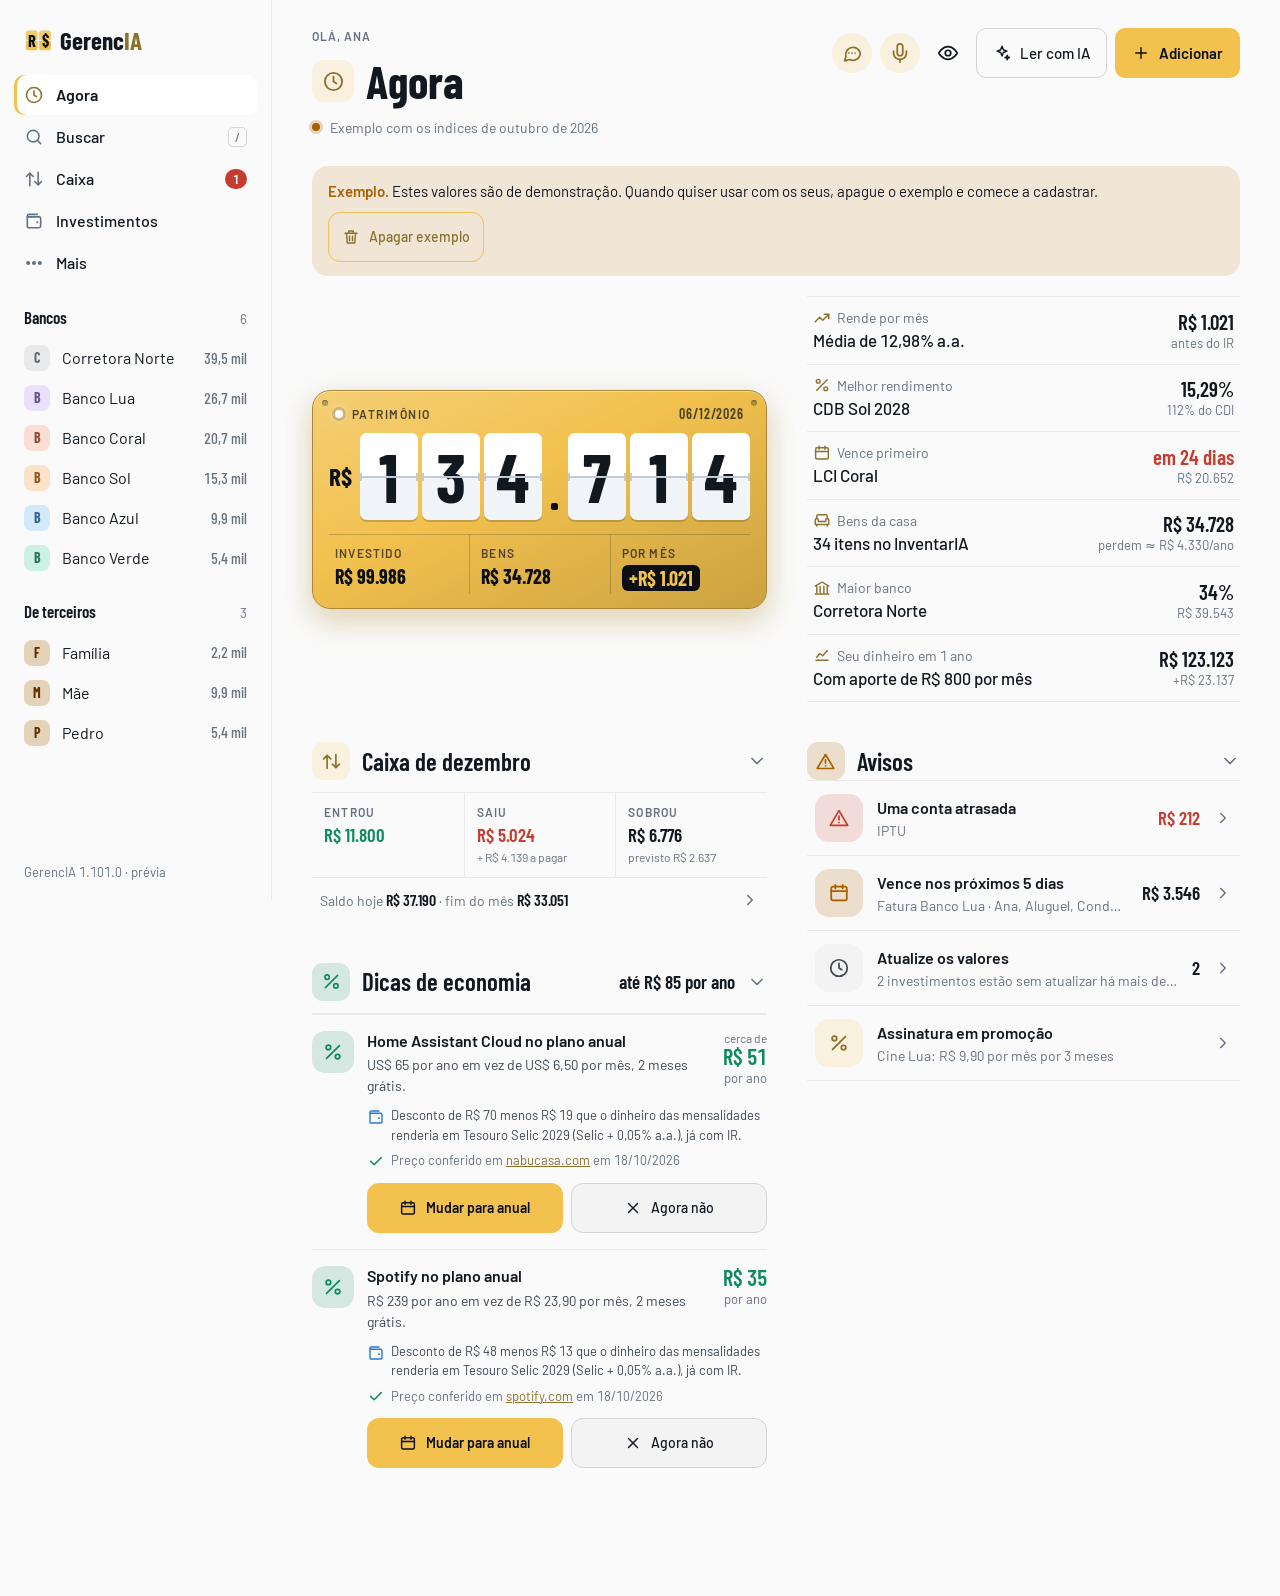
==== commit aad24560: "GerencIA 1.101.0: conta de luz pelo consumo (o que já deu até hoje e a projeção do mês no fixo; o pr" ====
--- a/preview/gerencia-previa.html
+++ b/preview/gerencia-previa.html
@@ -1774,6 +1774,12 @@
 }
 .cx-grupo.fechado .cx-grupo-h::after { transform: rotate(-90deg); }
 /* 1.99.0: o código na bolsa e a quantidade, lado a lado, no investimento em ações */
+.en-2 { display: grid; grid-template-columns: 1fr 1fr; gap: 10px; }
+.en-conta { display: grid; grid-template-columns: 1fr 1fr; gap: 10px; margin-top: 14px; }
+.en-conta > div { border: 1px solid var(--line); border-radius: 12px; padding: 10px 12px; min-width: 0; display: flex; flex-direction: column; gap: 2px; }
+.en-conta span, .en-conta small { color: var(--muted); font-size: 13px; }
+.en-conta b { font-size: 20px; overflow-wrap: anywhere; }
+#energia .btn.out { width: 100%; }
 .papel-2 { display: grid; grid-template-columns: minmax(0, 1.4fr) minmax(0, 1fr); gap: 10px; align-items: end; }
 .papel-2 label { display: block; }
 #f-ticker { text-transform: uppercase; }
@@ -2342,7 +2348,7 @@
 
 const DEMO = !!window.GERENCIA_DEMO;
 const noCelular = () => typeof matchMedia === 'function' && matchMedia('(hover: none) and (pointer: coarse)').matches;
-const VERSAO = '1.100.0';
+const VERSAO = '1.101.0';
 
 // ordem para sugerir cor a um banco novo
 const CORES_BANCO = ['#62B5FF', '#B99BFF', '#4ED3A6', '#FFA23E', '#FF77A9', '#F2C14E', '#FF8A65', '#3CCBDA', '#FF5A4F', '#8F9BFF', '#8BD45F', '#B5B9C2'];
@@ -2876,6 +2882,8 @@
   state: () => fetch('api/state', { cache: 'no-store' }).then(jsonOk),
   previsao: () => fetch('api/previsao', { cache: 'no-store' }).then(jsonOk),
   cambio: () => fetch('api/cambio', { cache: 'no-store' }).then(jsonOk),
+  energia: () => fetch('api/energia', { cache: 'no-store' }).then(jsonOk),
+  energiaMudar: c => fetch('api/energia', { method: 'POST', headers: { 'Content-Type': 'application/json' }, body: JSON.stringify(c) }).then(jsonOk),
   cotacoes: () => fetch('api/cotacoes', { cache: 'no-store' }).then(jsonOk),
   cotacoesMudar: c => fetch('api/cotacoes', { method: 'POST', headers: { 'Content-Type': 'application/json' }, body: JSON.stringify(c) }).then(jsonOk),
   async save(corpo) {
@@ -2932,6 +2940,26 @@
   return {
     async state() { d = d || gerarExemplo(); return Object.assign(clone(d), { usuario: 'Ana' }); },
     async previsao() { return null; },
+    // a conta de luz pelo consumo: na prévia, um medidor e um consumo de exemplo (a conta é a do energia.py)
+    async energia() {
+      const e = this._en = this._en || { ligado: false, fixo: '', sensor: '', preco: 0, extra: 0, onde: '', tarifa: null, ultimo: null, erro: '' };
+      return Object.assign({}, e, { fixos: (d ? d.recorrencias : []).filter(r => r.tipo !== 'receita' && !r.fim).map(r => ({ id: r.id, nome: r.descricao })),
+        medidores: [{ id: 'sensor.energia_da_casa', nome: 'Energia da casa' }], disponivel: true, ia: !d || d.ajustes.ia !== false });
+    },
+    async energiaMudar(c) {
+      const e = (await this.energia(), this._en), num = v => Number(String(v).replace(/[^0-9,.]/g, '').replace(',', '.')) || 0;
+      if (c.buscar_preco) { if (String(c.onde || '').trim().length < 3) throw new Error('Diga a cidade (ou a distribuidora), como Joinville, SC.'); Object.assign(e, { onde: c.onde.trim(), preco: 0.98, tarifa: { distribuidora: 'Distribuidora Exemplo', bandeira: 'verde', como: '0,76 com os impostos de exemplo', fonte: '' } }); }
+      for (const k of ['fixo', 'sensor', 'onde']) if (k in c) e[k] = c[k];
+      if ('preco' in c) { const p = num(c.preco); if (c.preco !== '' && !(p >= 0.01 && p <= 10)) throw new Error('O preço do kWh fica entre R$ 0,01 e R$ 10,00.'); e.preco = p; }
+      if ('extra' in c) { const x = num(c.extra); if (!(x >= 0 && x <= 200)) throw new Error('O percentual a mais vai de 0 a 200.'); e.extra = x; }
+      if ('ligado' in c) { if (c.ligado && !(e.fixo && e.sensor && e.preco)) throw new Error('Antes de ligar, escolha o fixo, o medidor e o preço do kWh.'); e.ligado = !!c.ligado; }
+      if (e.ligado) {
+        const h = new Date(), dias = new Date(h.getFullYear(), h.getMonth() + 1, 0).getDate(), passou = Math.max(1, h.getDate() - 1 + (h.getHours() * 60 + h.getMinutes()) / 1440), kwh = 120;
+        const atual = kwh * e.preco * (1 + e.extra / 100);
+        e.ultimo = { kwh, atual: Math.round(atual * 100) / 100, projetado: Math.round(atual * dias / passou * 100) / 100, dia: h.getDate(), dias, kwh_projetado: Math.round(kwh * dias / passou * 10) / 10, pago: false };
+      }
+      return this.energia();
+    },
     // o câmbio: na prévia, cotações de exemplo, sem buscar nada
     async cambio() { const data = new Date().toISOString().slice(0, 10); return { moedas: { USD: { valor: 5.04, data }, EUR: { valor: 5.52, data }, GBP: { valor: 6.41, data } }, buscado_em: data }; },
     // as cotações da B3: na prévia, a chave fica na memória da página e nada é buscado
@@ -7081,6 +7109,45 @@
 /* Senhas dos PDFs: as faturas com senha (ex.: os dígitos do CPF) abrem sozinhas na leitura por IA. As senhas ficam
    no servidor, fora das exportações; a tela só vê o nome e o fim (••••45). */
 // 1.99.0: Cotações da B3 (a brapi): a chave da casa (só o fim volta para a tela), quando atualizou e o Atualizar agora
+// 1.101.0 (o dono: "vincular uma conta fixa… com o consumo de energia… configurar isso na tela de config… um percentual fixo a
+// mais"; "tem que mostrar os dois, o atual e o projetado"; "se a IA sabe o valor, faz ela baixar"): Conta de luz pelo consumo
+function cardEnergia() {
+  if (S.energia === undefined) carregarEnergia();
+  const E = S.energia;
+  let corpo;
+  if (!E) corpo = `<div class="status manual">Carregando…</div>`;
+  else if (!E.disponivel) corpo = `<div class="status manual">Só dentro do Home Assistant.</div>`;
+  else {
+    const op = (lista, v, vazio) => `<option value=""${v ? '' : ' selected'}>${vazio}</option>` + lista.map(x => `<option value="${esc(x.id)}"${x.id === v ? ' selected' : ''}>${esc(x.nome)}</option>`).join('');
+    const u = E.ultimo, k = v => Number(v).toLocaleString('pt-BR', { minimumFractionDigits: 1, maximumFractionDigits: 1 });
+    const T = E.tarifa, R = S.enRasc || {};  // o que está sendo escrito e ainda não foi guardado não some num redesenho
+    corpo = `<div class="linha-sw"><div>${tituloLinha('zap', 'Atualizar o fixo pelo consumo')}<span>${E.ligado ? 'Ligado: o fixo do mês fica com a projeção até ser pago.' : 'Desligado.'}</span></div>
+        <button class="sw${E.ligado ? ' on' : ''}" data-a="en-ligar" role="switch" aria-checked="${!!E.ligado}" aria-label="Atualizar o fixo pelo consumo"></button></div>
+      ${subOpcoes(`<div class="campo">${tituloLinha('repeat', 'Fixo (a conta de luz)')}<select class="inp" id="en-fixo" data-en="fixo" aria-label="Fixo da conta de luz" style="margin-top:8px">${op(E.fixos || [], E.fixo, 'Escolha')}</select></div>
+        <div class="campo">${tituloLinha('zap', 'Medidor de energia')}<select class="inp" id="en-sensor" data-en="sensor" aria-label="Medidor de energia" style="margin-top:8px">${op(E.medidores || [], E.sensor, (E.medidores || []).length ? 'Escolha' : 'Nenhum medidor no Home Assistant')}</select></div>
+        <div class="en-2"><div class="campo">${tituloLinha('wallet', 'Preço do kWh')}<input class="inp" id="en-preco" data-en="preco" inputmode="decimal" autocomplete="off" placeholder="Ex.: 0,95" value="${esc(R.preco != null ? R.preco : E.preco ? String(E.preco).replace('.', ',') : '')}" aria-label="Preço do kWh" style="margin-top:8px"></div>
+          <div class="campo">${tituloLinha('percent', 'A mais (%)')}<input class="inp" id="en-extra" data-en="extra" inputmode="decimal" autocomplete="off" placeholder="Ex.: 20" value="${esc(R.extra != null ? R.extra : E.extra ? String(E.extra).replace('.', ',') : '')}" aria-label="Percentual a mais" style="margin-top:8px"></div></div>
+        ${iaOn() ? `<div class="campo">${tituloLinha('home', 'Cidade ou distribuidora')}<input class="inp" id="en-onde" autocomplete="off" placeholder="Ex.: Joinville, SC" value="${esc(R.onde != null ? R.onde : E.onde || '')}" aria-label="Cidade ou distribuidora" style="margin-top:8px"></div>
+          <button class="btn out" data-a="en-buscar"${S.enBuscando ? ' disabled' : ''}>${ic('ia')}${S.enBuscando ? 'Buscando…' : 'Buscar o preço com IA'}</button>
+          ${T ? `<p class="nota" id="en-tarifa">${esc([T.distribuidora, T.bandeira ? 'bandeira ' + T.bandeira : '', T.como].filter(Boolean).join(' · '))}${T.fonte ? ' · ' + site(T.fonte, 'fonte') : ''}. Confira com a sua conta.</p>` : ''}`
+        : `<p class="nota">Da conta de luz: o total dividido pelos kWh.</p>`}`)}
+      ${u ? `<div class="en-conta" id="en-conta"><div><span>Até hoje (dia ${u.dia})</span><b id="en-atual">${brl(u.atual)}</b><small>${k(u.kwh)} kWh</small></div>
+        <div><span>Projeção do mês</span><b id="en-proj">${brl(u.projetado)}</b><small>${k(u.kwh_projetado)} kWh</small></div></div>${u.pago ? `<p class="nota">O fixo deste mês já está pago: o valor dele não muda.</p>` : ''}` : ''}
+      ${E.erro ? `<div class="status manual" id="en-erro">${esc(E.erro)}</div>` : ''}
+      ${E.ligado ? `<button class="btn out" data-a="en-atualizar" style="margin-top:12px">${ic('refresh')}Atualizar agora</button>` : ''}`;
+  }
+  return `<section class="card" id="energia">${maisCab('zap', 'Conta de luz')}
+    ${maisLead('O consumo do mês de um medidor do Home Assistant vira o valor da conta de luz: o que já deu e a projeção.')}
+    ${corpo}</section>`;
+}
+function carregarEnergia() {
+  if (S.energiaPedido) return;
+  S.energiaPedido = api.energia().then(r => r, () => null).then(r => { S.energia = r || { disponivel: false }; S.energiaPedido = null; if (S.ui.maisTela === 'config') render(); });
+}
+function energiaAcao(corpo, ok) {
+  return api.energiaMudar(corpo).then(r => { S.energia = r; for (const k of Object.keys(corpo)) delete (S.enRasc || {})[k === 'buscar_preco' ? 'preco' : k]; if (ok) toast(r.erro || ok); if (!DEMO) return api.state().then(d => { S.d = normalizar(d); }); })
+    .catch(e => { toast(e.message || 'Não deu certo.'); }).then(() => { S.enBuscando = false; render(); });
+}
 function cardCotacoes() {
   if (S.cotacoes === undefined) carregarCotacoes();
   const C = S.cotacoes;
@@ -8583,7 +8650,7 @@
     ...(iaOn() ? [['sensor.gerencia_ia_hoje', 'chamadas de IA hoje, com erros, cota e tokens estimados']] : []),
   ];
   // a ordem da família: os outros apps › CorrerIA › IA › Falar › Uso da IA › (as faturas por e-mail) › Sensores
-  return cardOutrosApps(a) + cardBens(a) + cardCorreria(a) + cardIA() + (iaOn() ? cardMemoria() + cardFalar() + cardUsoIA() + cardEmail() + cardSenhas() : '') + cardCotacoes() + `
+  return cardOutrosApps(a) + cardBens(a) + cardCorreria(a) + cardIA() + (iaOn() ? cardMemoria() + cardFalar() + cardUsoIA() + cardEmail() + cardSenhas() : '') + cardEnergia() + cardCotacoes() + `
     <section class="card" id="sensores">${maisCab('chart-column', 'Sensores no Home Assistant')}
       ${maisLead('Para usar em painéis e automações do Home Assistant.')}
       ${linhaChave('sensores', sens, 'Criar sensores', sens ? 'Ligado.' : 'Desligado: nenhum sensor no Home Assistant.')}
@@ -9779,6 +9846,10 @@
     case 'cot-salvar': cotacoesAcao({ token: ($('#brapi-token') || {}).value || '' }, 'Chave guardada'); break;
     case 'cot-atualizar': toast('Buscando as cotações…'); cotacoesAcao({ atualizar: true }, 'Cotações atualizadas'); break;
     case 'cot-apagar': cotacoesAcao({ apagar: true }, 'Chave tirada'); break;
+    case 'en-ligar': { const v = id => ($(id) || {}).value, on = !!(S.energia && S.energia.ligado);  // o que está escrito vai junto: o campo pode ainda não ter sido guardado
+      energiaAcao(on ? { ligado: false } : { fixo: v('#en-fixo') || '', sensor: v('#en-sensor') || '', preco: v('#en-preco') || '', extra: v('#en-extra') || '', ligado: true }, on ? 'Desligado' : 'Ligado'); break; }
+    case 'en-atualizar': toast('Lendo o medidor…'); energiaAcao({ atualizar: true }, 'Conta de luz atualizada'); break;
+    case 'en-buscar': { const onde = ($('#en-onde') || {}).value || ''; if (S.energia) S.energia.onde = onde; S.enBuscando = true; render(); energiaAcao({ buscar_preco: true, onde }, 'Preço do kWh preenchido'); break; }
     case 'lf-set': LF[el.dataset.k] = v; if (el.dataset.k === 'categoria') LF.catAuto = false; pintarFolha(); break;
     case 'lf-pago': LF.pago = !!v; LF.pagoMexido = true; pintarFolha(); break;
     case 'lf-conta': LF.conta = v; if (!contaDe(v)?.cartao) LF.cartao = false; LF.pagoMexido = LF.id ? LF.pagoMexido : false; pintarFolha(); break;
@@ -10108,6 +10179,7 @@
 
 document.addEventListener('input', ev => {
   const el = ev.target;
+  if (el.id === 'en-preco' || el.id === 'en-extra' || el.id === 'en-onde') { (S.enRasc = S.enRasc || {})[el.id.slice(3)] = el.value; return; }
   if (el.dataset.ch === 'texto' && CH) {
     CH.texto = el.value;
     ajustarAlturaChat(el);
@@ -10365,6 +10437,8 @@
 });
 document.addEventListener('change', ev => {
   const el = ev.target;
+  // um instante depois: o toque que tirou o foco do campo (o Ligar, o Buscar) acontece antes de a tela ser redesenhada
+  if (el.dataset.en) { const k = el.dataset.en, v = el.value; setTimeout(() => energiaAcao({ [k]: v }, 'Guardado'), 250); return; }
   if (el.dataset.bensTaxa) {
     // a % vai com o Perde ou Valoriza escolhido ao lado; digitar um número negativo também vira Valoriza
     const k = el.dataset.bensTaxa, n = Number(String(el.value).replace(',', '.').replace('−', '-')) || 0;
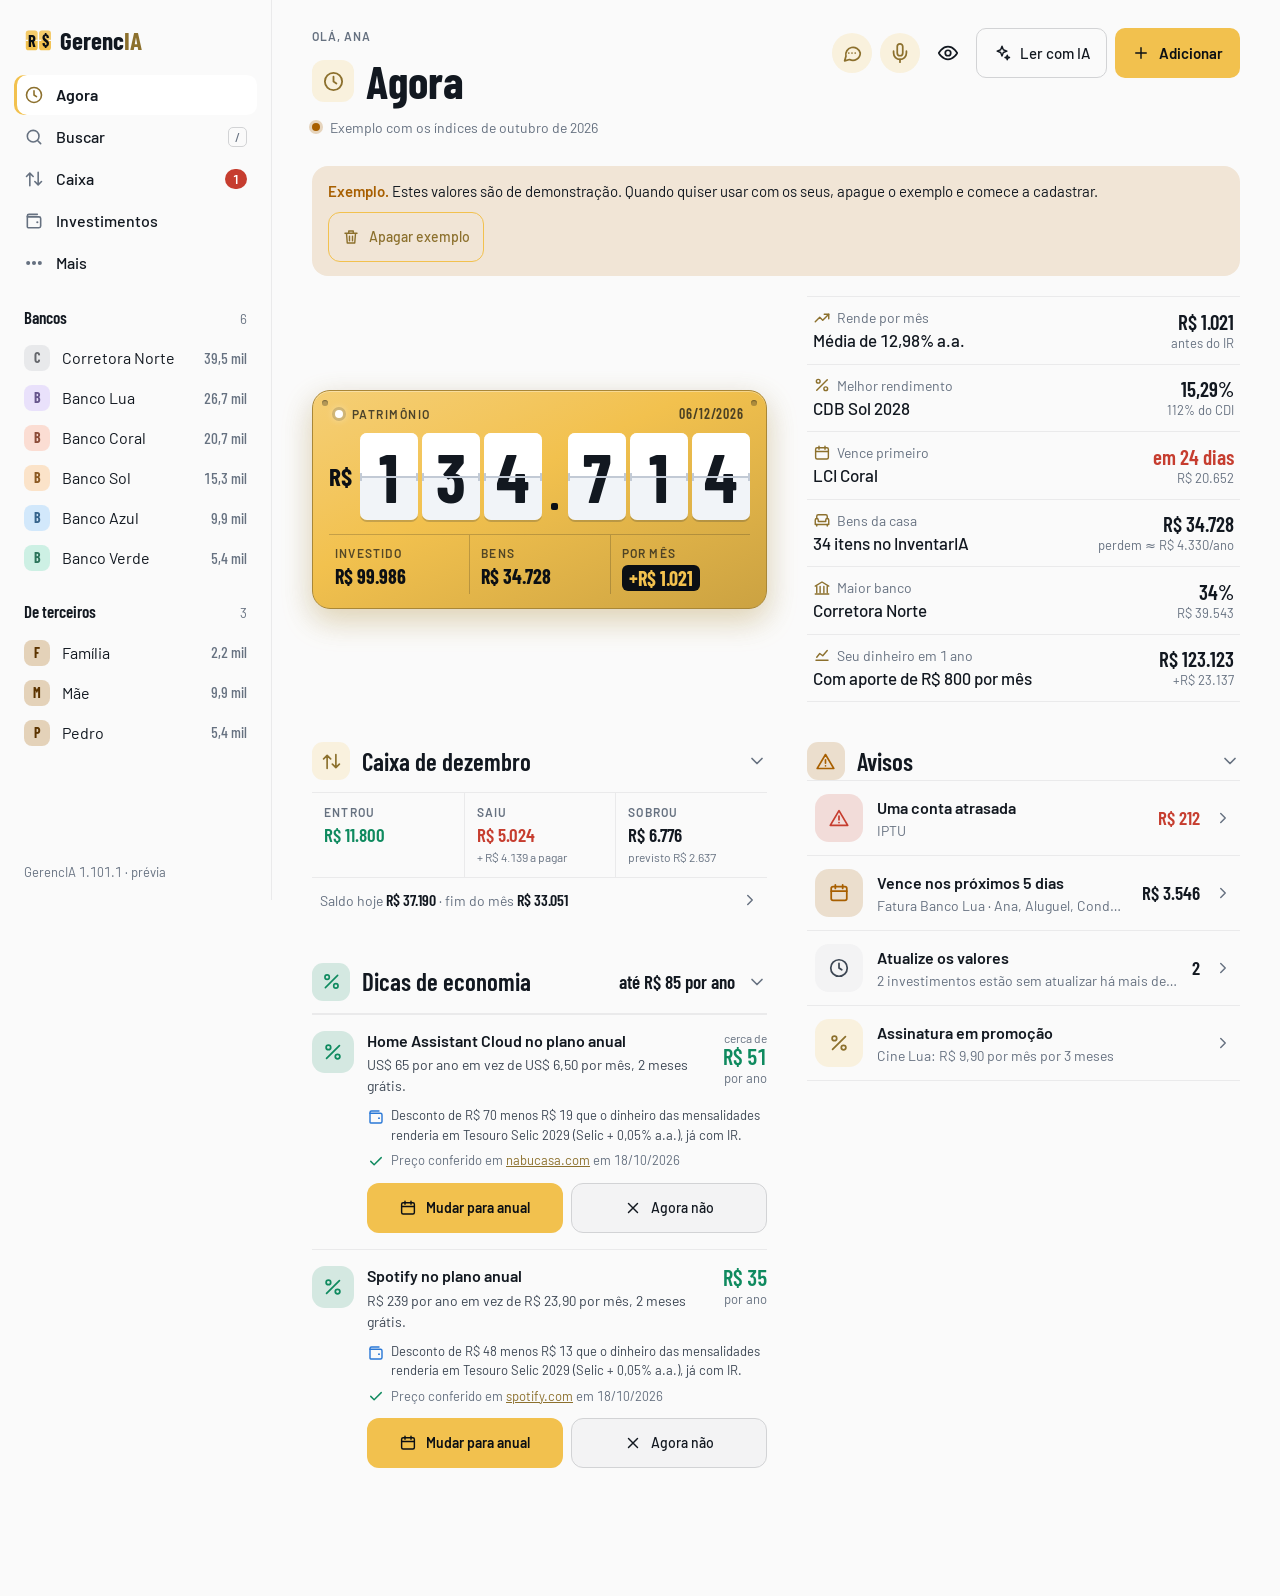
==== commit aac5e716: "GerencIA 1.101.1: conta de luz, dois pedidos seguidos não se atropelam O energia_mudar grava dentro " ====
--- a/preview/gerencia-previa.html
+++ b/preview/gerencia-previa.html
@@ -2348,7 +2348,7 @@
 
 const DEMO = !!window.GERENCIA_DEMO;
 const noCelular = () => typeof matchMedia === 'function' && matchMedia('(hover: none) and (pointer: coarse)').matches;
-const VERSAO = '1.101.0';
+const VERSAO = '1.101.1';
 
 // ordem para sugerir cor a um banco novo
 const CORES_BANCO = ['#62B5FF', '#B99BFF', '#4ED3A6', '#FFA23E', '#FF77A9', '#F2C14E', '#FF8A65', '#3CCBDA', '#FF5A4F', '#8F9BFF', '#8BD45F', '#B5B9C2'];
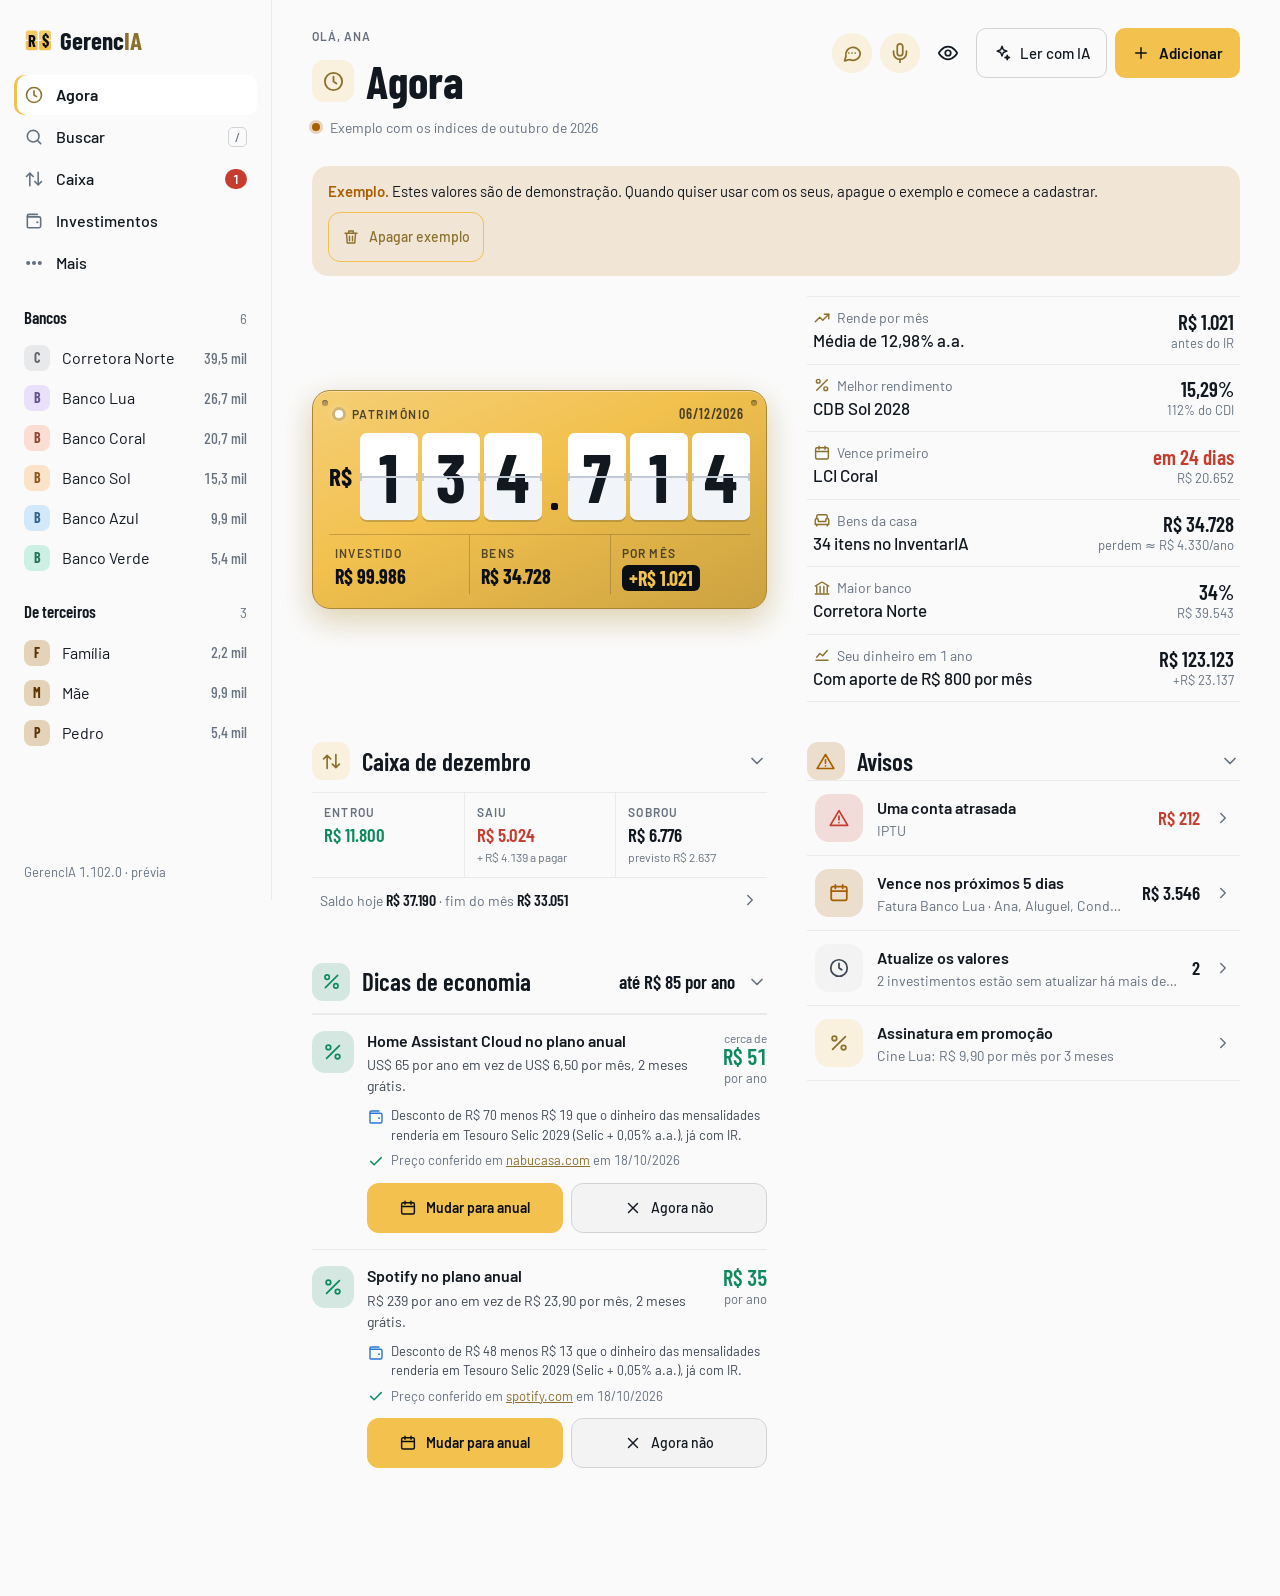
==== commit 1b574f80: "GerencIA 1.102.0: recebimento de uma venda do InventarIA A rota das contas aceita um recebimento já " ====
--- a/preview/gerencia-previa.html
+++ b/preview/gerencia-previa.html
@@ -2348,7 +2348,7 @@
 
 const DEMO = !!window.GERENCIA_DEMO;
 const noCelular = () => typeof matchMedia === 'function' && matchMedia('(hover: none) and (pointer: coarse)').matches;
-const VERSAO = '1.101.1';
+const VERSAO = '1.102.0';
 
 // ordem para sugerir cor a um banco novo
 const CORES_BANCO = ['#62B5FF', '#B99BFF', '#4ED3A6', '#FFA23E', '#FF77A9', '#F2C14E', '#FF8A65', '#3CCBDA', '#FF5A4F', '#8F9BFF', '#8BD45F', '#B5B9C2'];
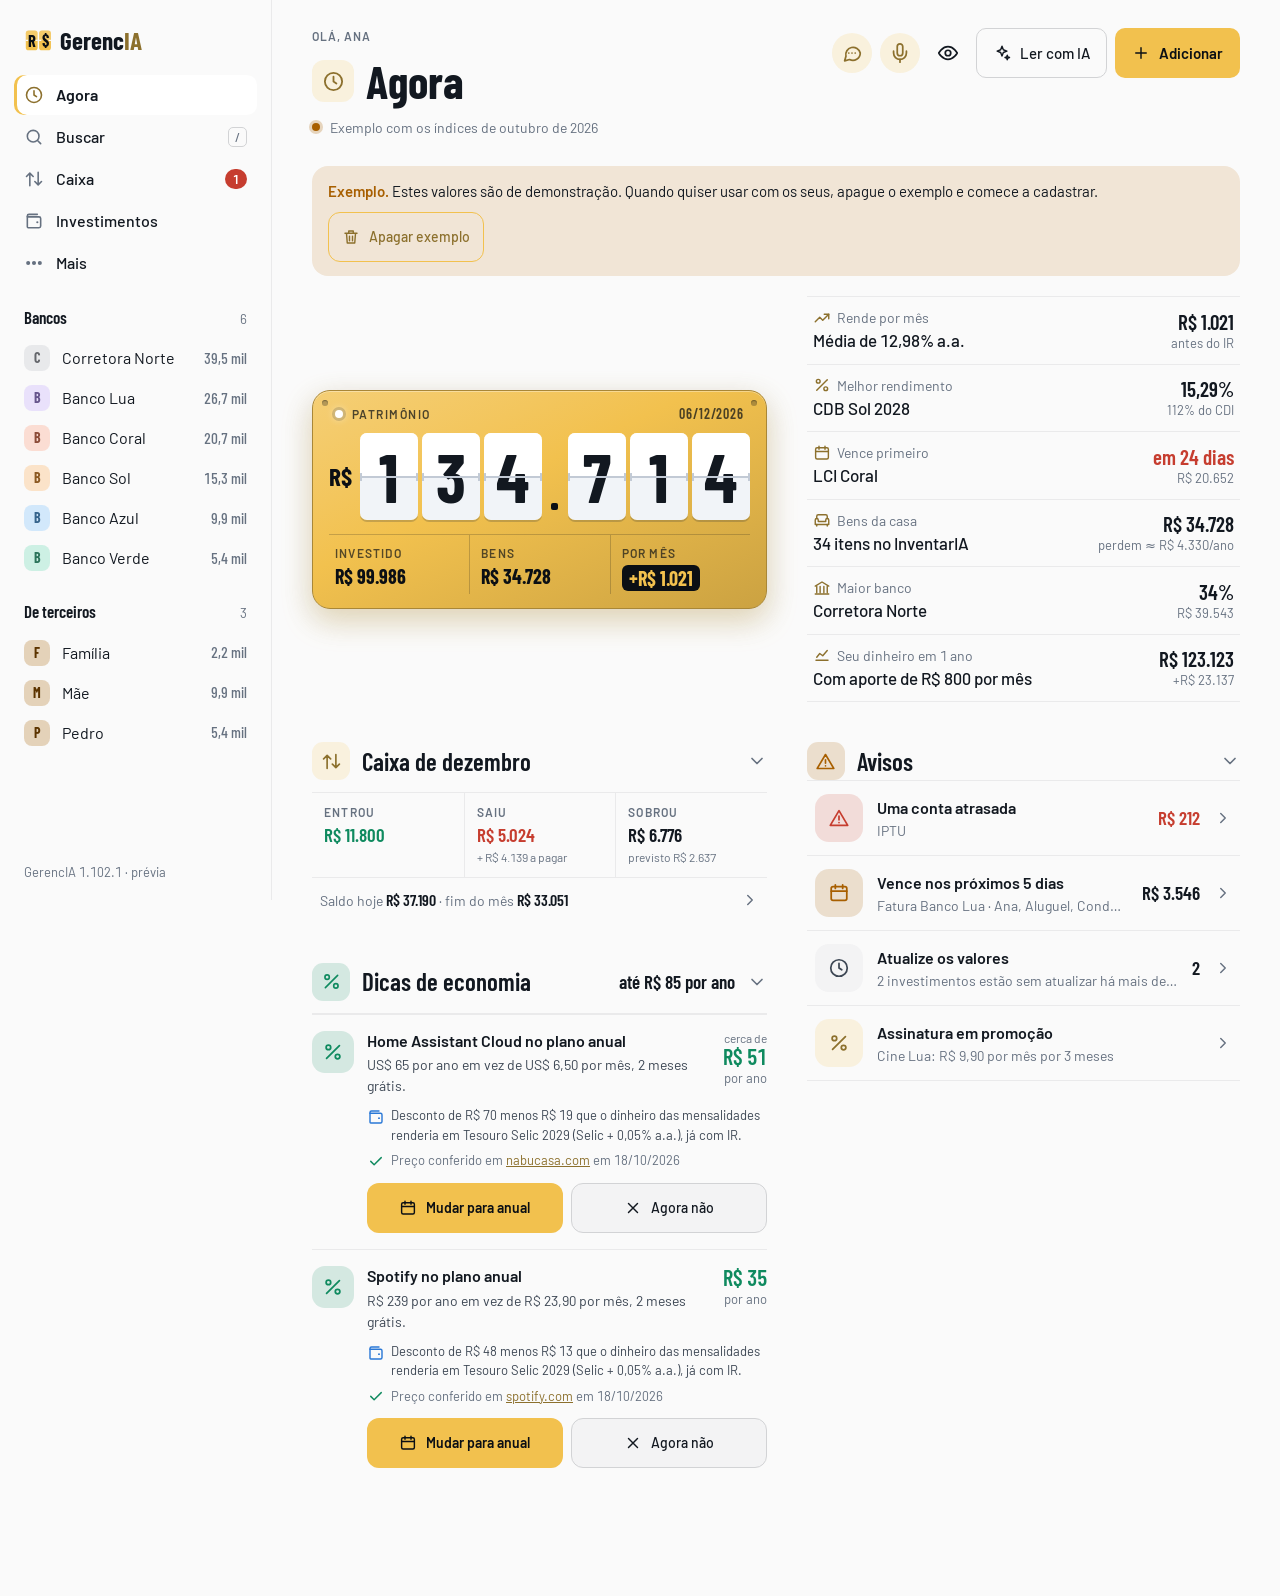
==== commit 5942d7ef: "GerencIA 1.102.1: o preço do kWh da Conta de luz vale também para o CorrerIA O preço vai no correria" ====
--- a/preview/gerencia-previa.html
+++ b/preview/gerencia-previa.html
@@ -2348,7 +2348,7 @@
 
 const DEMO = !!window.GERENCIA_DEMO;
 const noCelular = () => typeof matchMedia === 'function' && matchMedia('(hover: none) and (pointer: coarse)').matches;
-const VERSAO = '1.102.0';
+const VERSAO = '1.102.1';
 
 // ordem para sugerir cor a um banco novo
 const CORES_BANCO = ['#62B5FF', '#B99BFF', '#4ED3A6', '#FFA23E', '#FF77A9', '#F2C14E', '#FF8A65', '#3CCBDA', '#FF5A4F', '#8F9BFF', '#8BD45F', '#B5B9C2'];
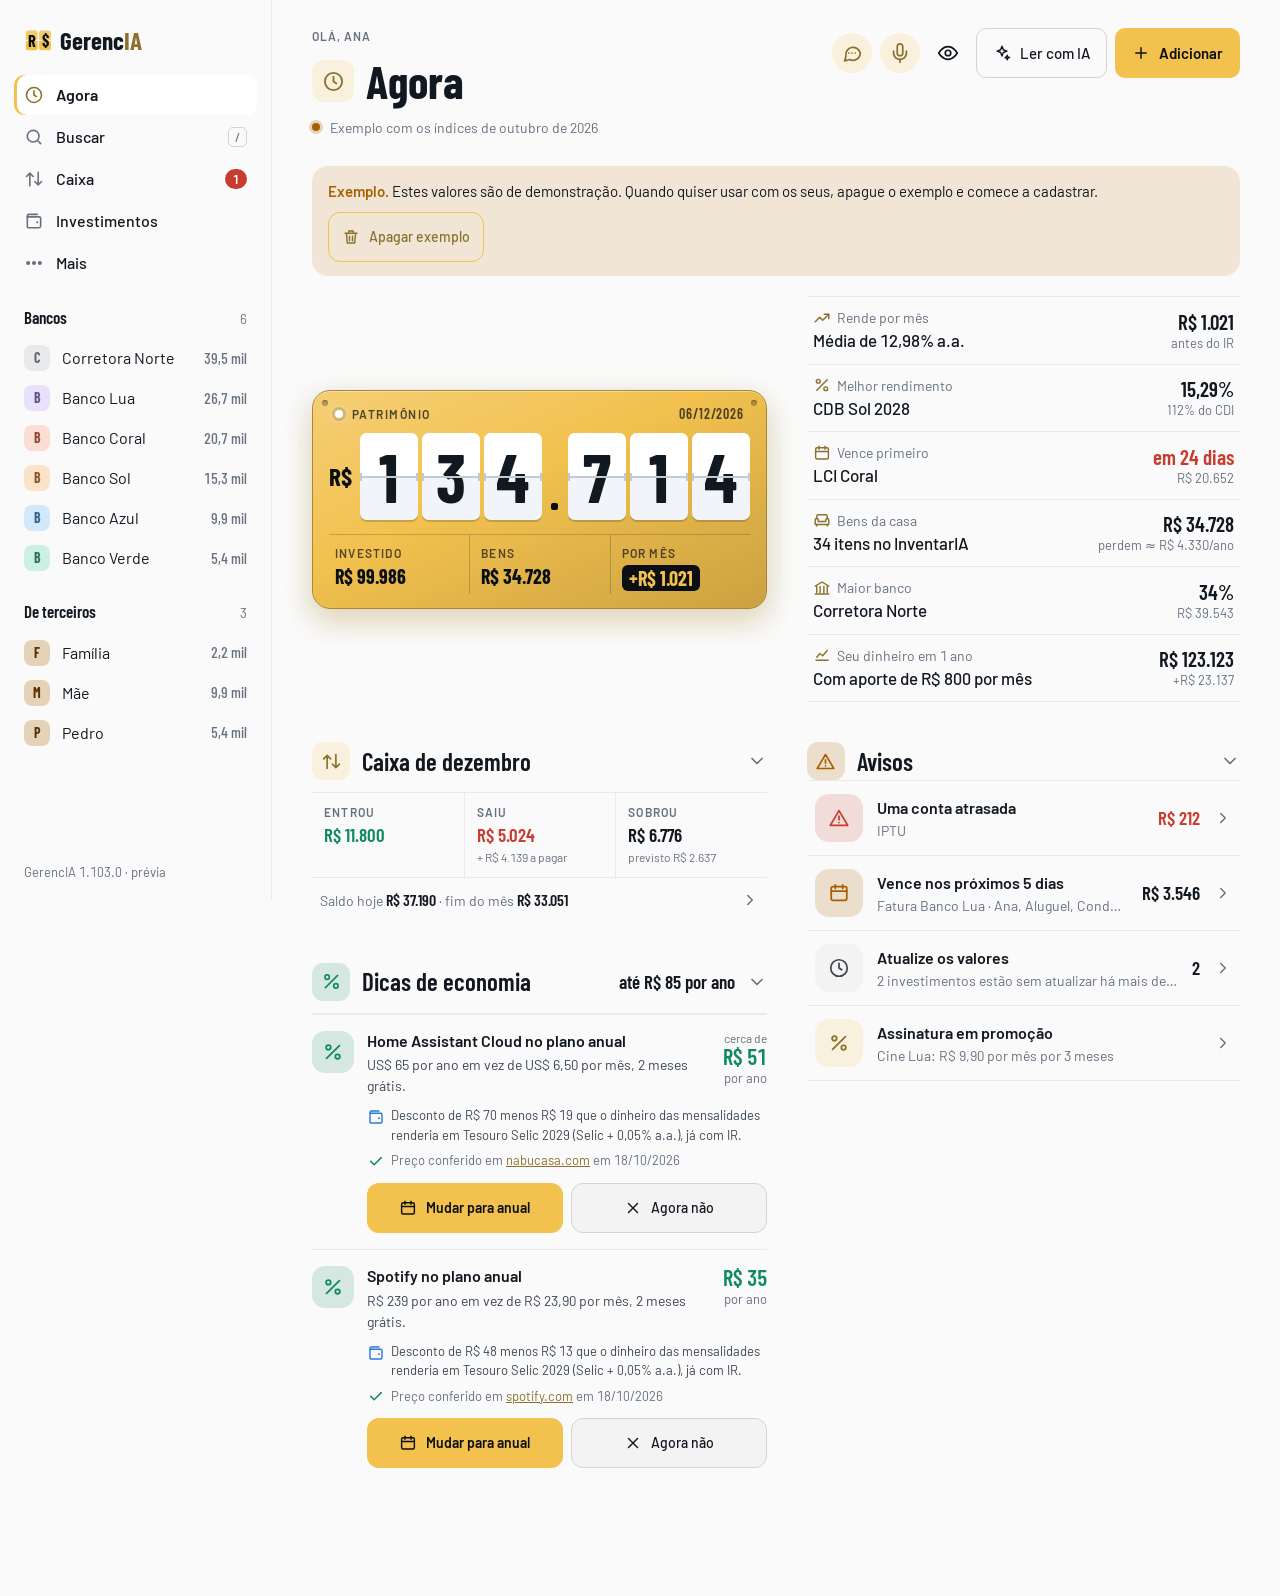
==== commit 7a56b310: "GerencIA 1.103.0: cadastrar, mudar e apagar benefícios pela IA do CorrerIA; ler a foto da conversa A" ====
--- a/preview/gerencia-previa.html
+++ b/preview/gerencia-previa.html
@@ -2348,7 +2348,7 @@
 
 const DEMO = !!window.GERENCIA_DEMO;
 const noCelular = () => typeof matchMedia === 'function' && matchMedia('(hover: none) and (pointer: coarse)').matches;
-const VERSAO = '1.102.1';
+const VERSAO = '1.103.0';
 
 // ordem para sugerir cor a um banco novo
 const CORES_BANCO = ['#62B5FF', '#B99BFF', '#4ED3A6', '#FFA23E', '#FF77A9', '#F2C14E', '#FF8A65', '#3CCBDA', '#FF5A4F', '#8F9BFF', '#8BD45F', '#B5B9C2'];
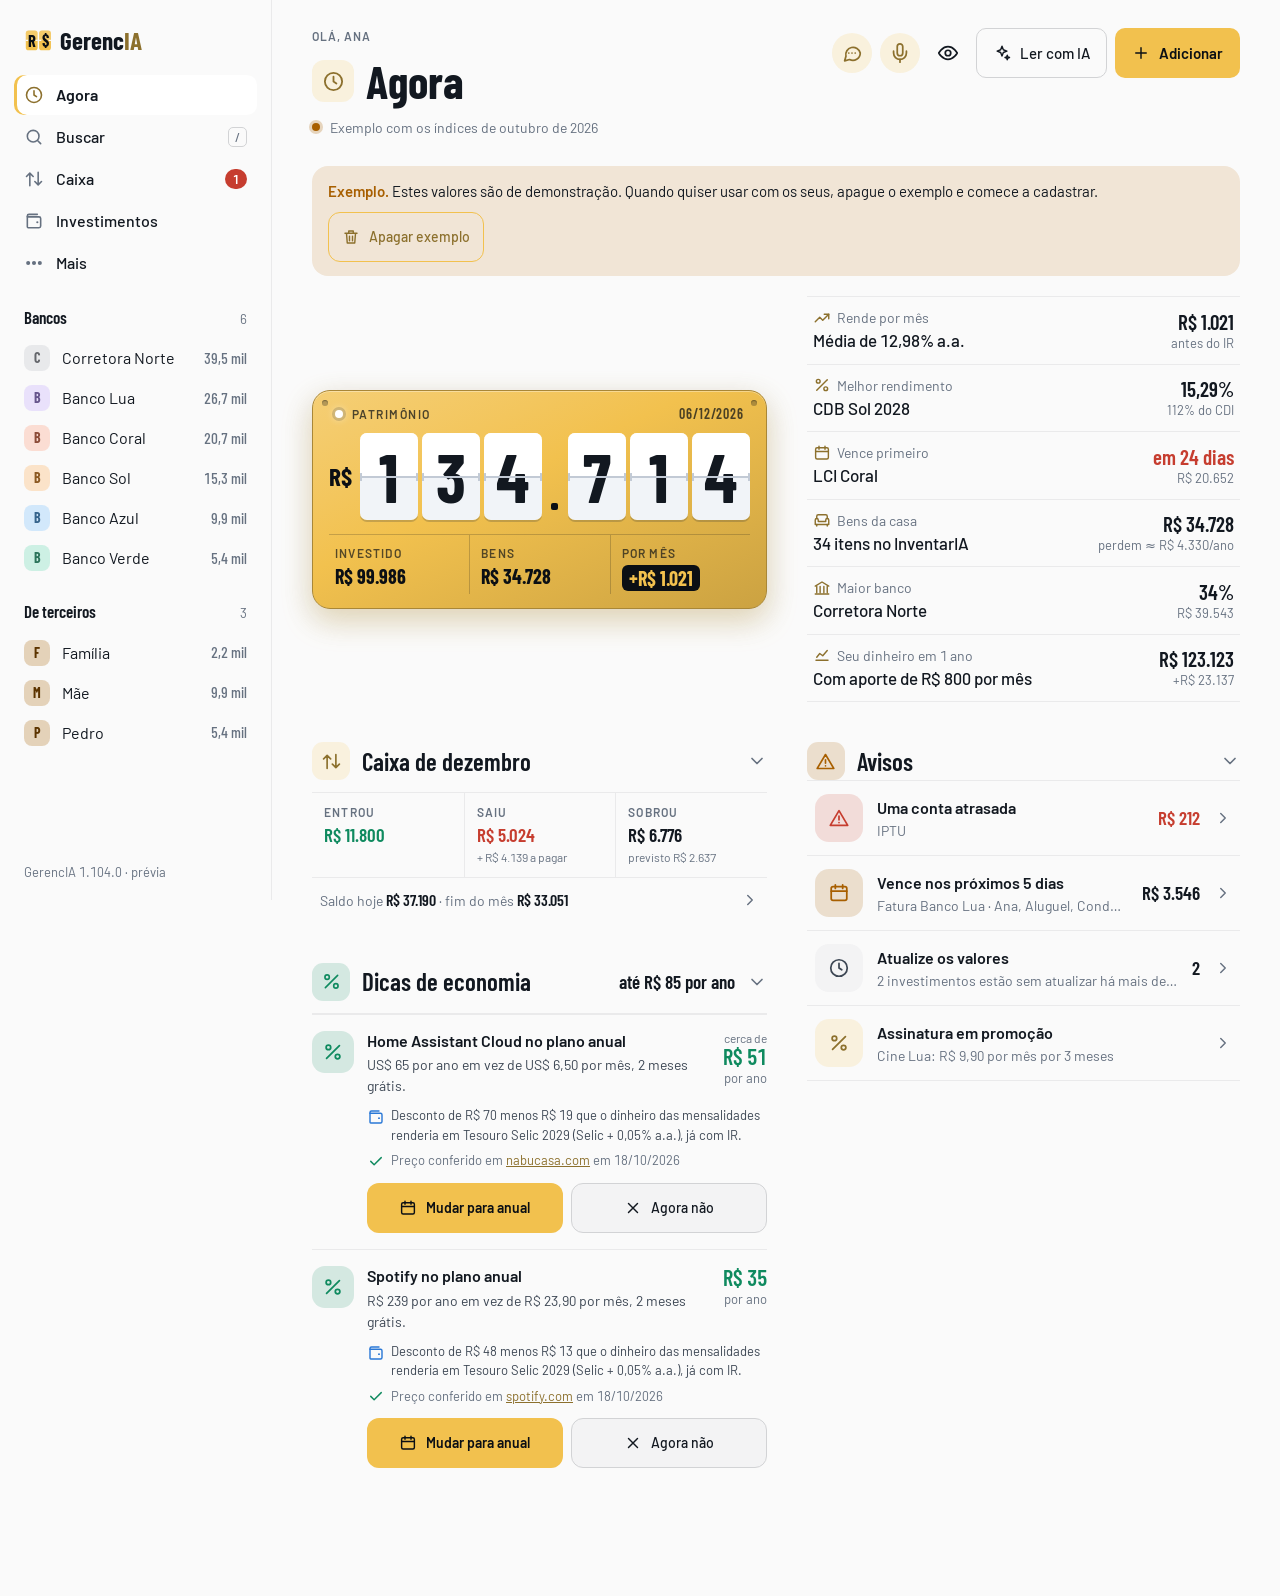
==== commit ef854156: "GerencIA 1.104.0: transferir e apagar investimento, programa de milhas, oportunidades dos benefícios" ====
--- a/preview/gerencia-previa.html
+++ b/preview/gerencia-previa.html
@@ -2348,7 +2348,7 @@
 
 const DEMO = !!window.GERENCIA_DEMO;
 const noCelular = () => typeof matchMedia === 'function' && matchMedia('(hover: none) and (pointer: coarse)').matches;
-const VERSAO = '1.103.0';
+const VERSAO = '1.104.0';
 
 // ordem para sugerir cor a um banco novo
 const CORES_BANCO = ['#62B5FF', '#B99BFF', '#4ED3A6', '#FFA23E', '#FF77A9', '#F2C14E', '#FF8A65', '#3CCBDA', '#FF5A4F', '#8F9BFF', '#8BD45F', '#B5B9C2'];
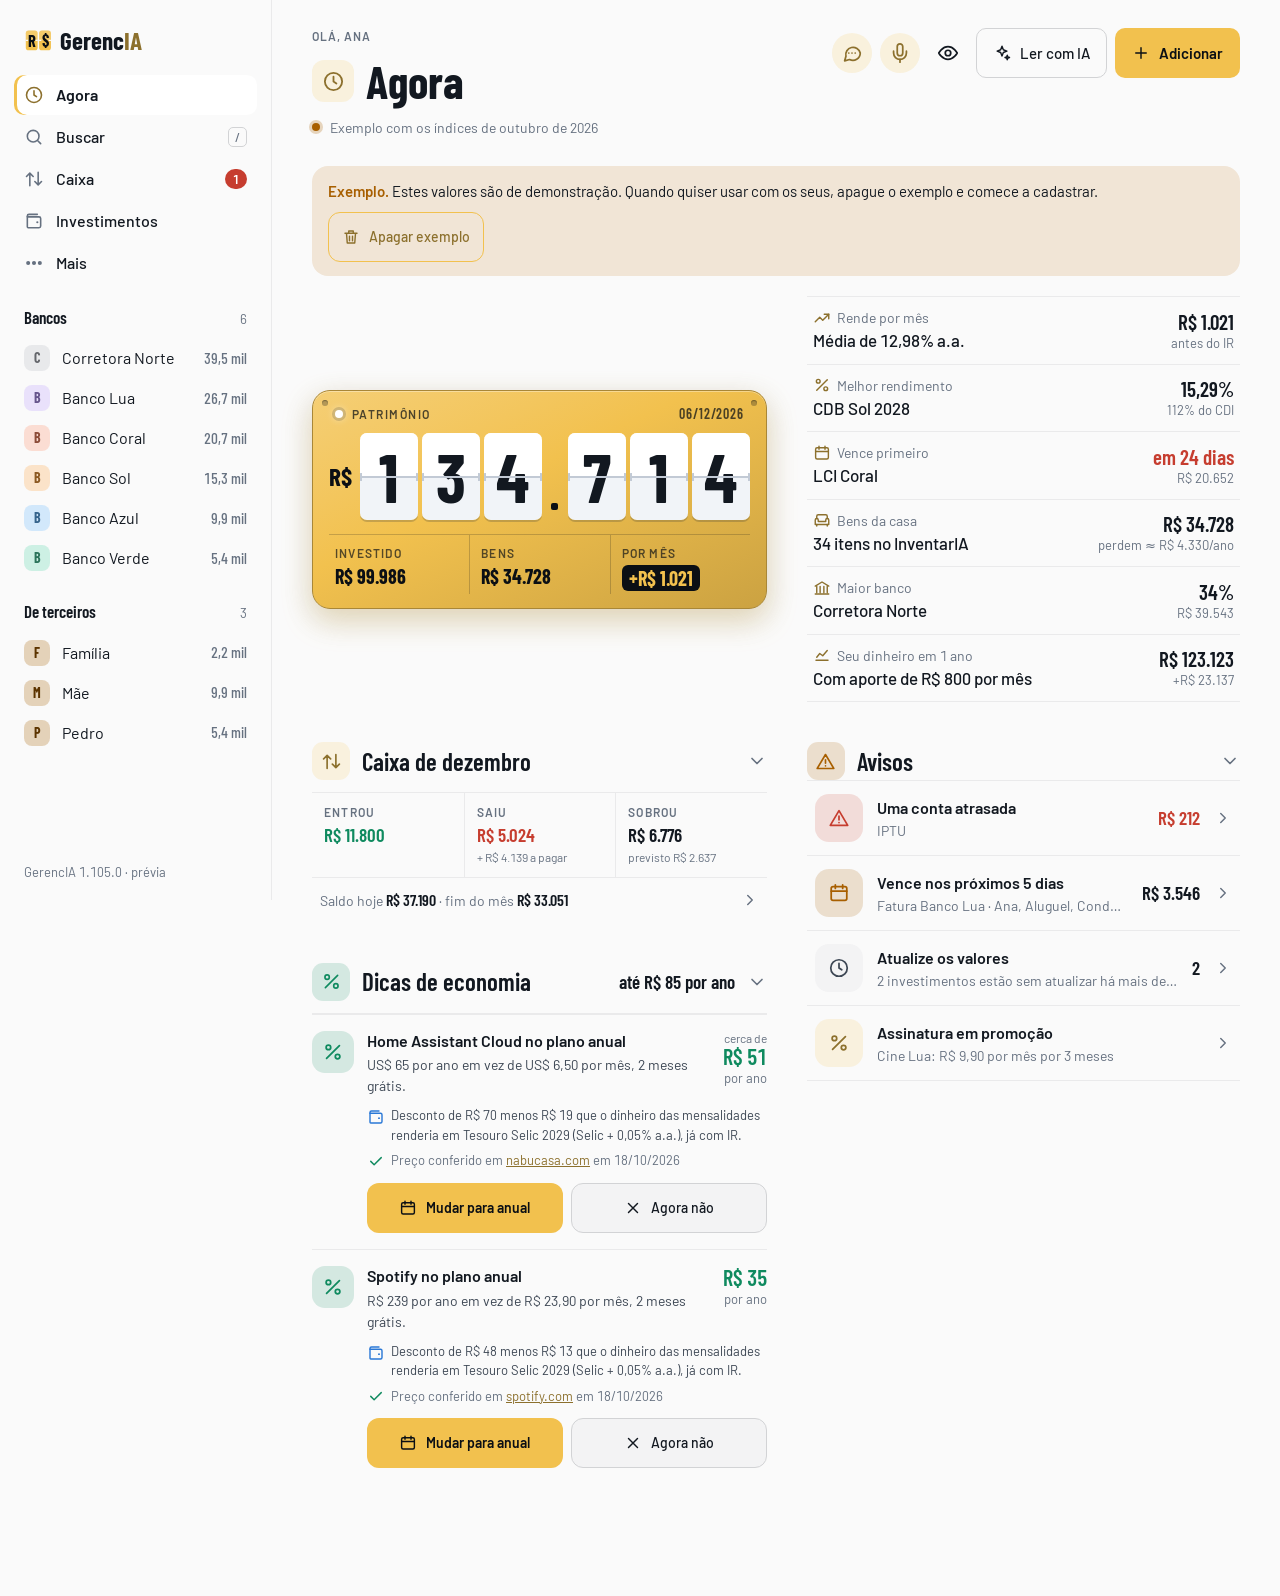
==== commit f84ad69c: "GerencIA 1.105.0: cartões adicionais e global, depreciação, dispensar dica e regras de remetente pel" ====
--- a/preview/gerencia-previa.html
+++ b/preview/gerencia-previa.html
@@ -2348,7 +2348,7 @@
 
 const DEMO = !!window.GERENCIA_DEMO;
 const noCelular = () => typeof matchMedia === 'function' && matchMedia('(hover: none) and (pointer: coarse)').matches;
-const VERSAO = '1.104.0';
+const VERSAO = '1.105.0';
 
 // ordem para sugerir cor a um banco novo
 const CORES_BANCO = ['#62B5FF', '#B99BFF', '#4ED3A6', '#FFA23E', '#FF77A9', '#F2C14E', '#FF8A65', '#3CCBDA', '#FF5A4F', '#8F9BFF', '#8BD45F', '#B5B9C2'];
